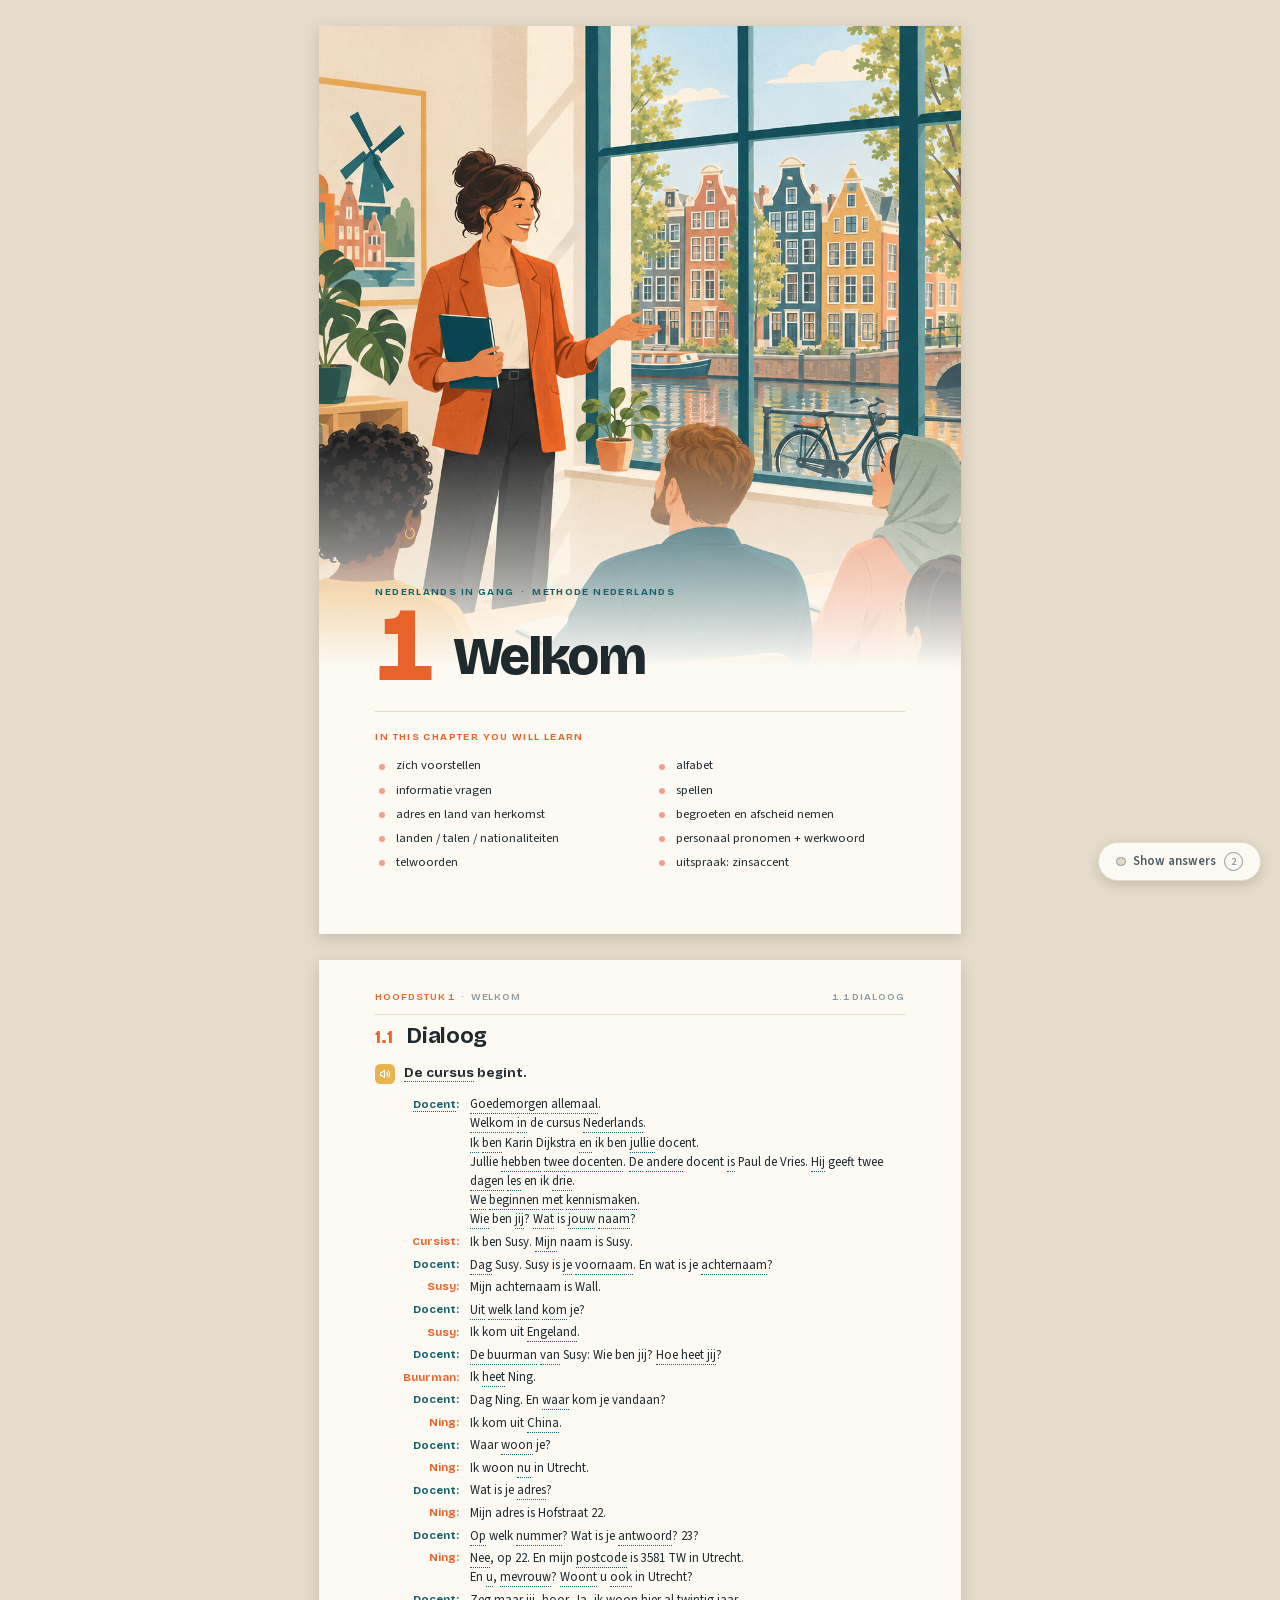
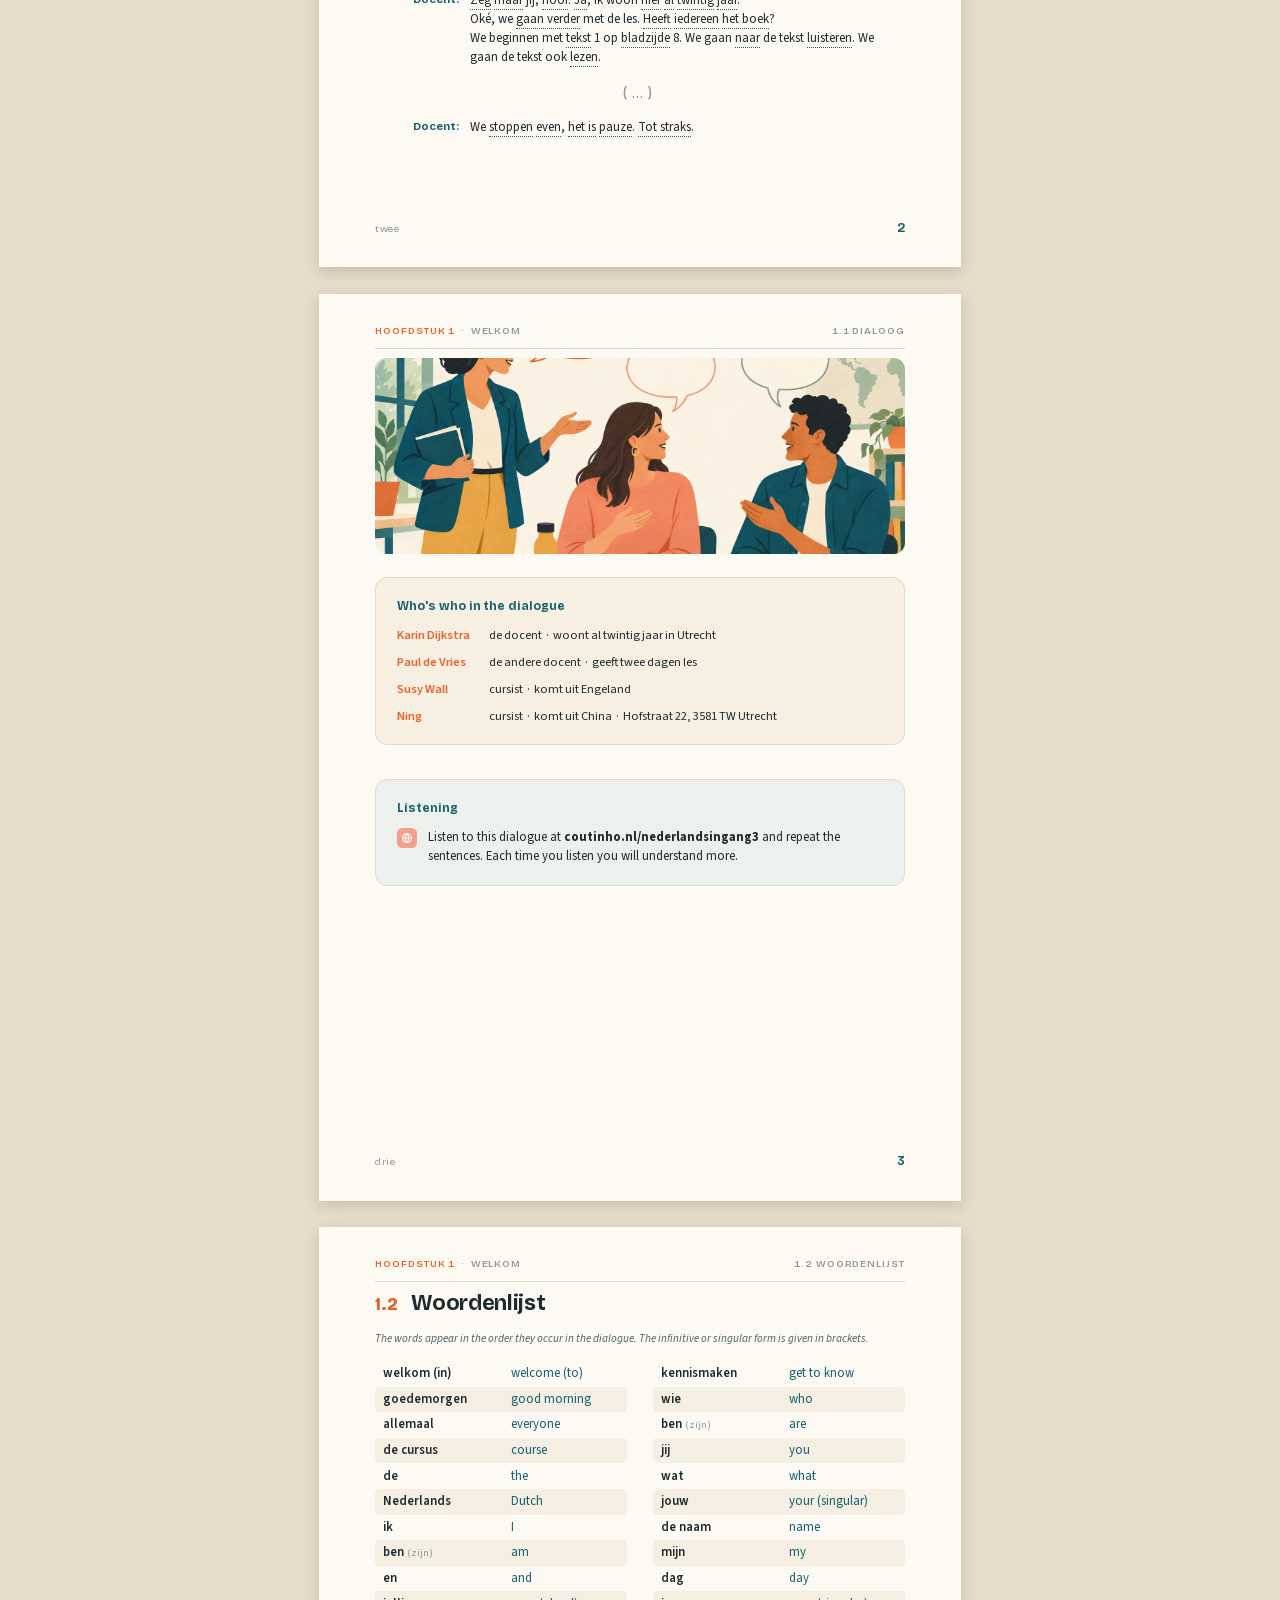
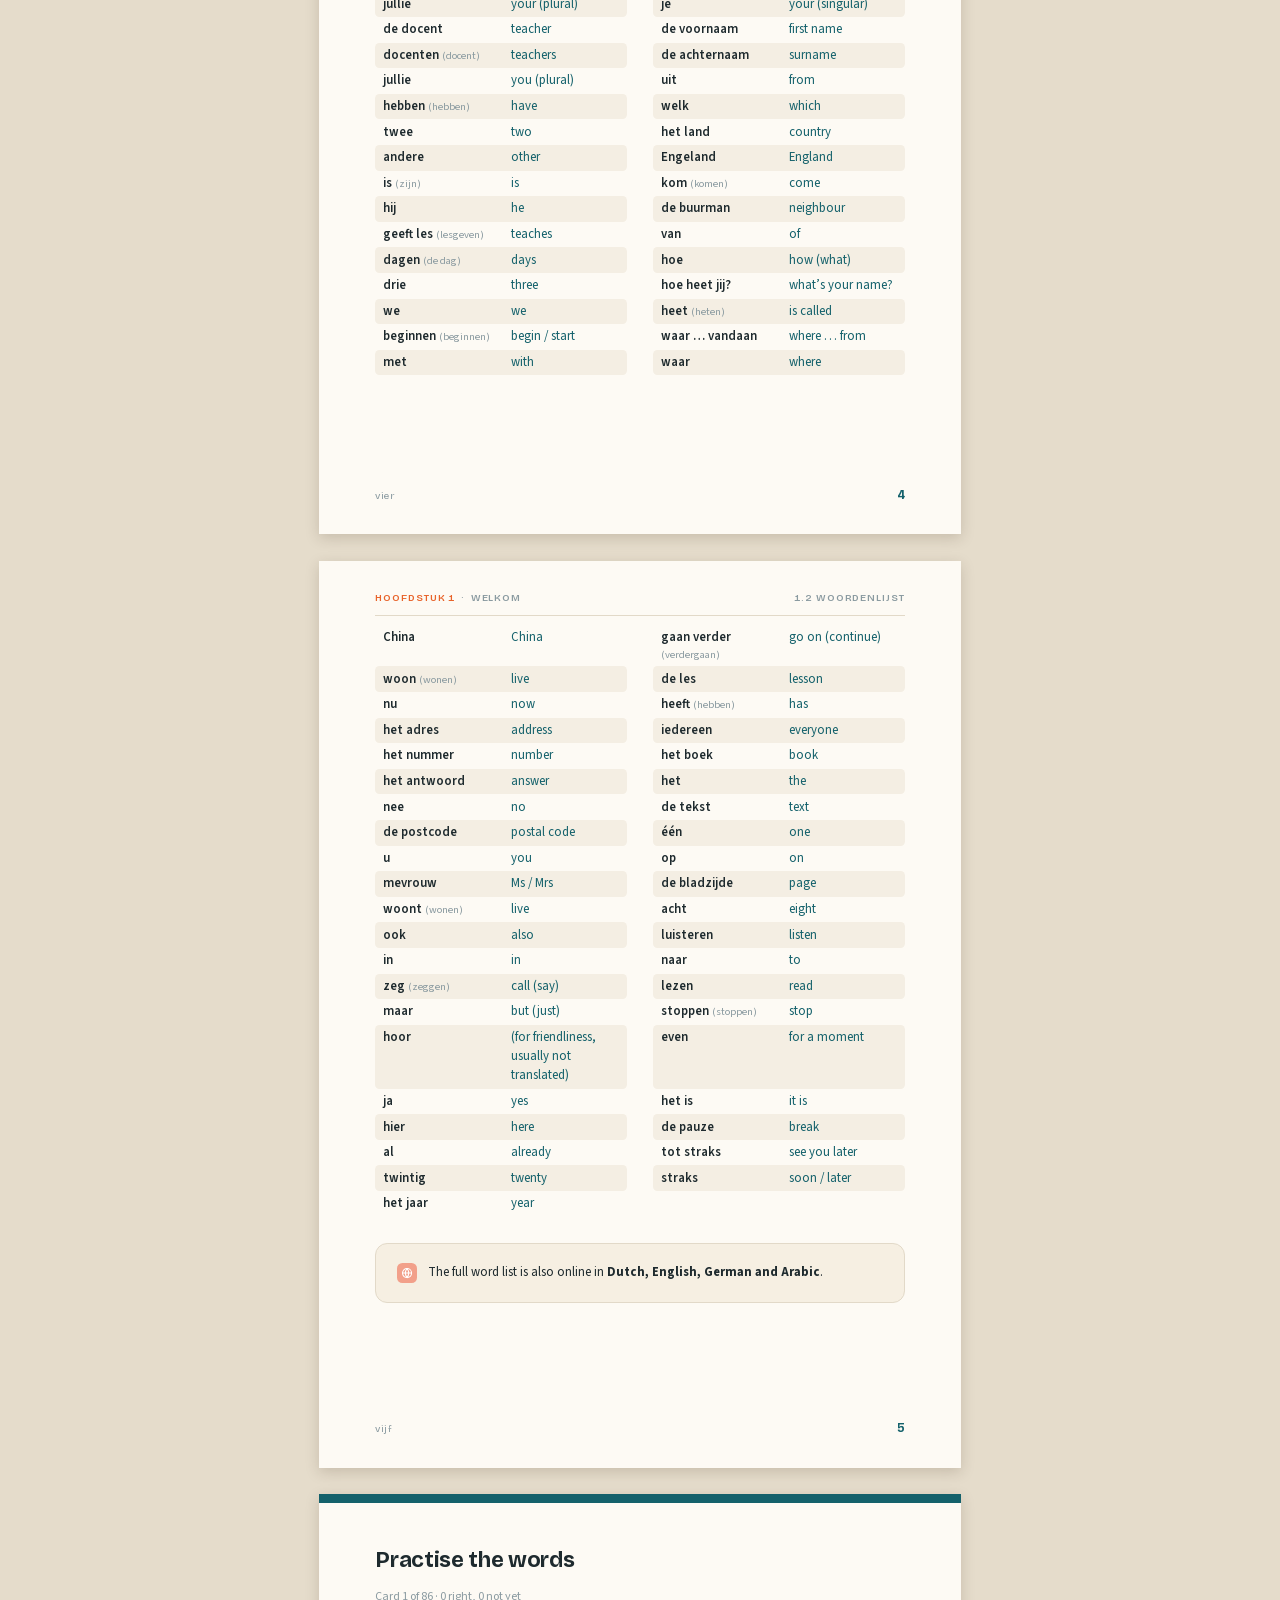
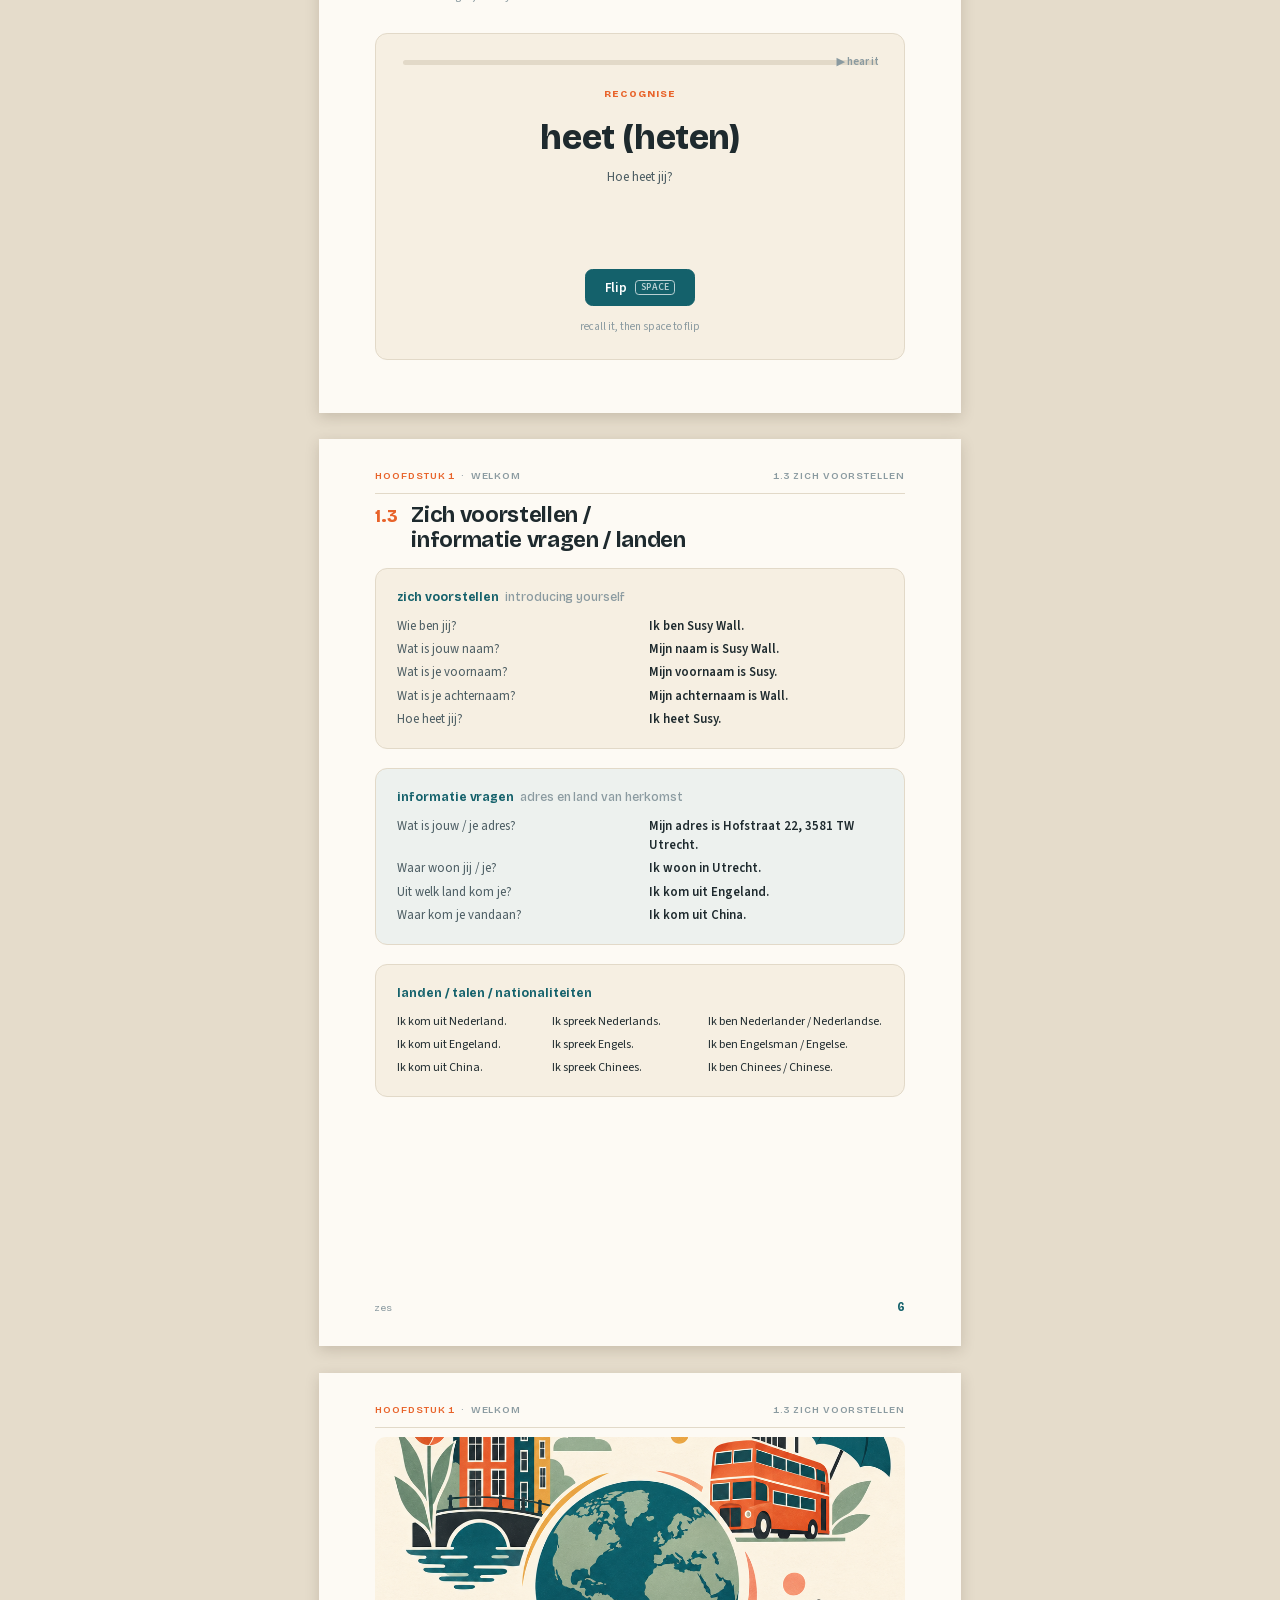
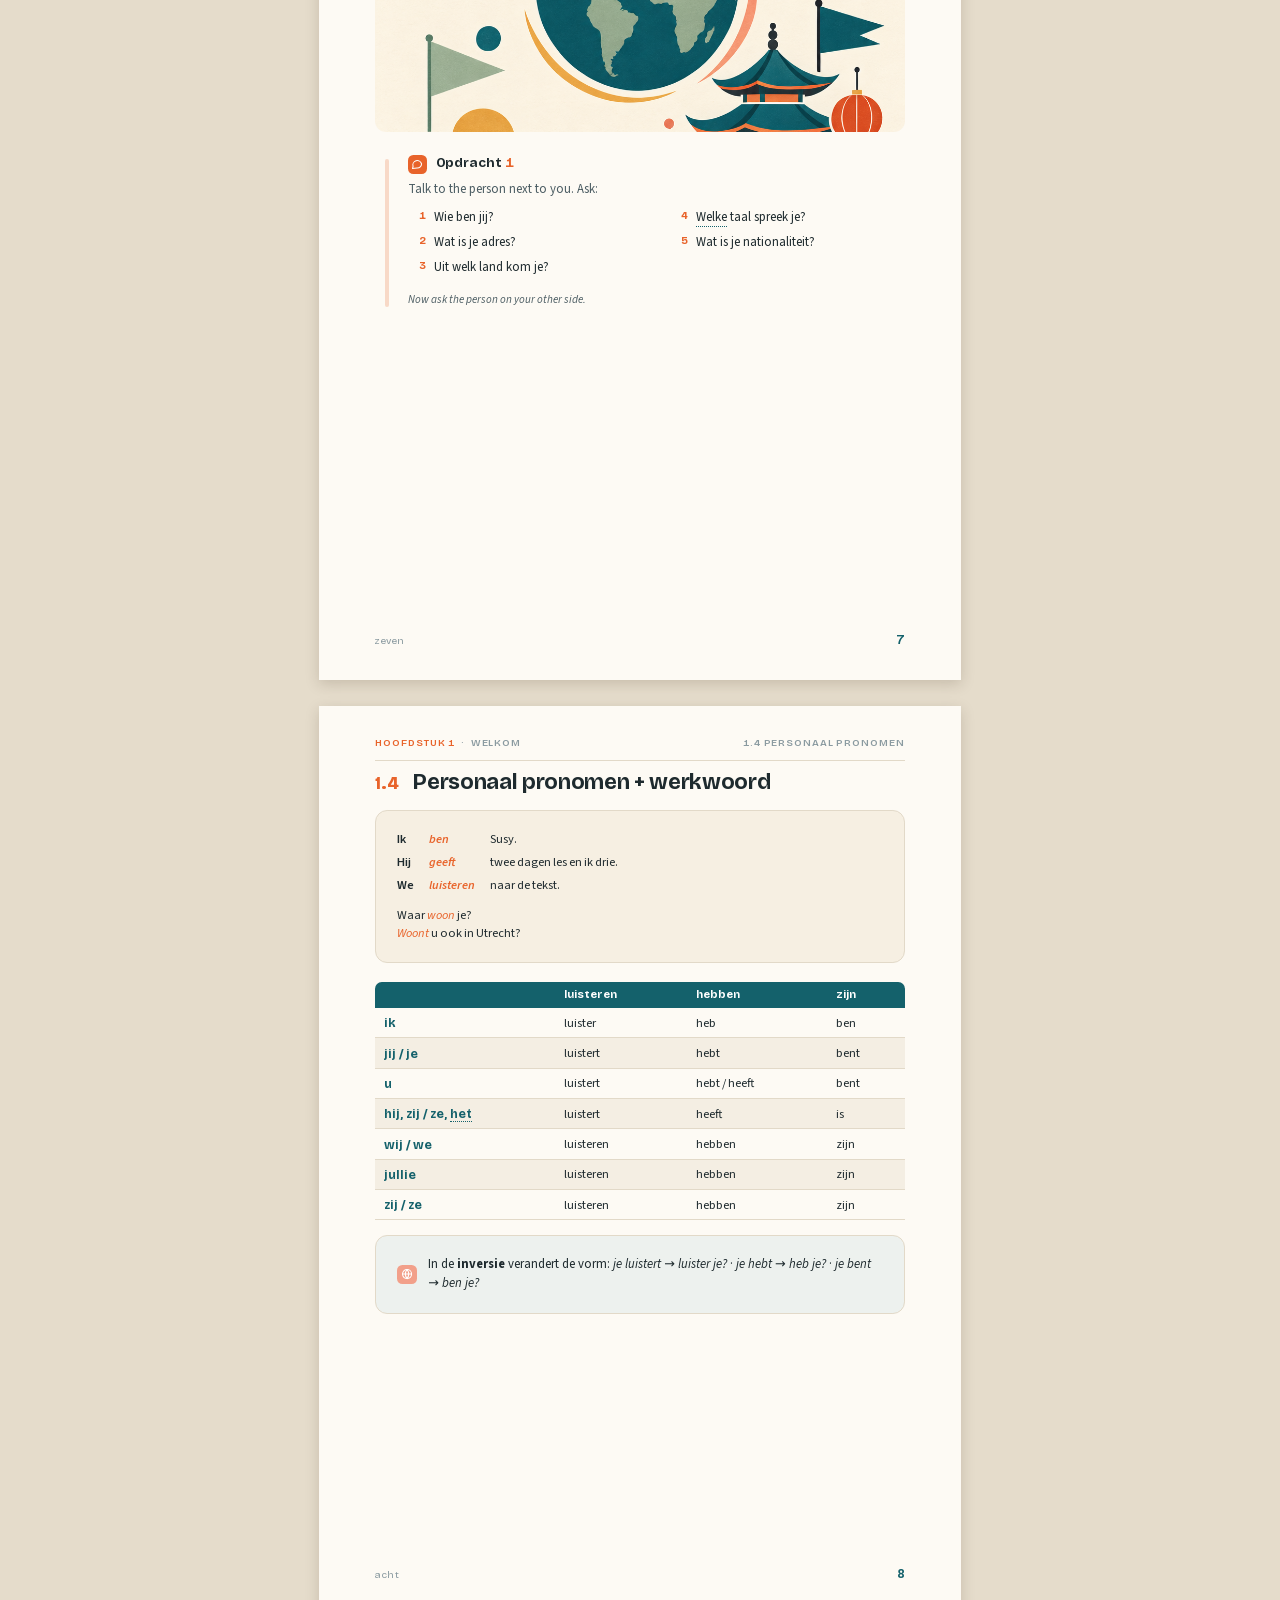
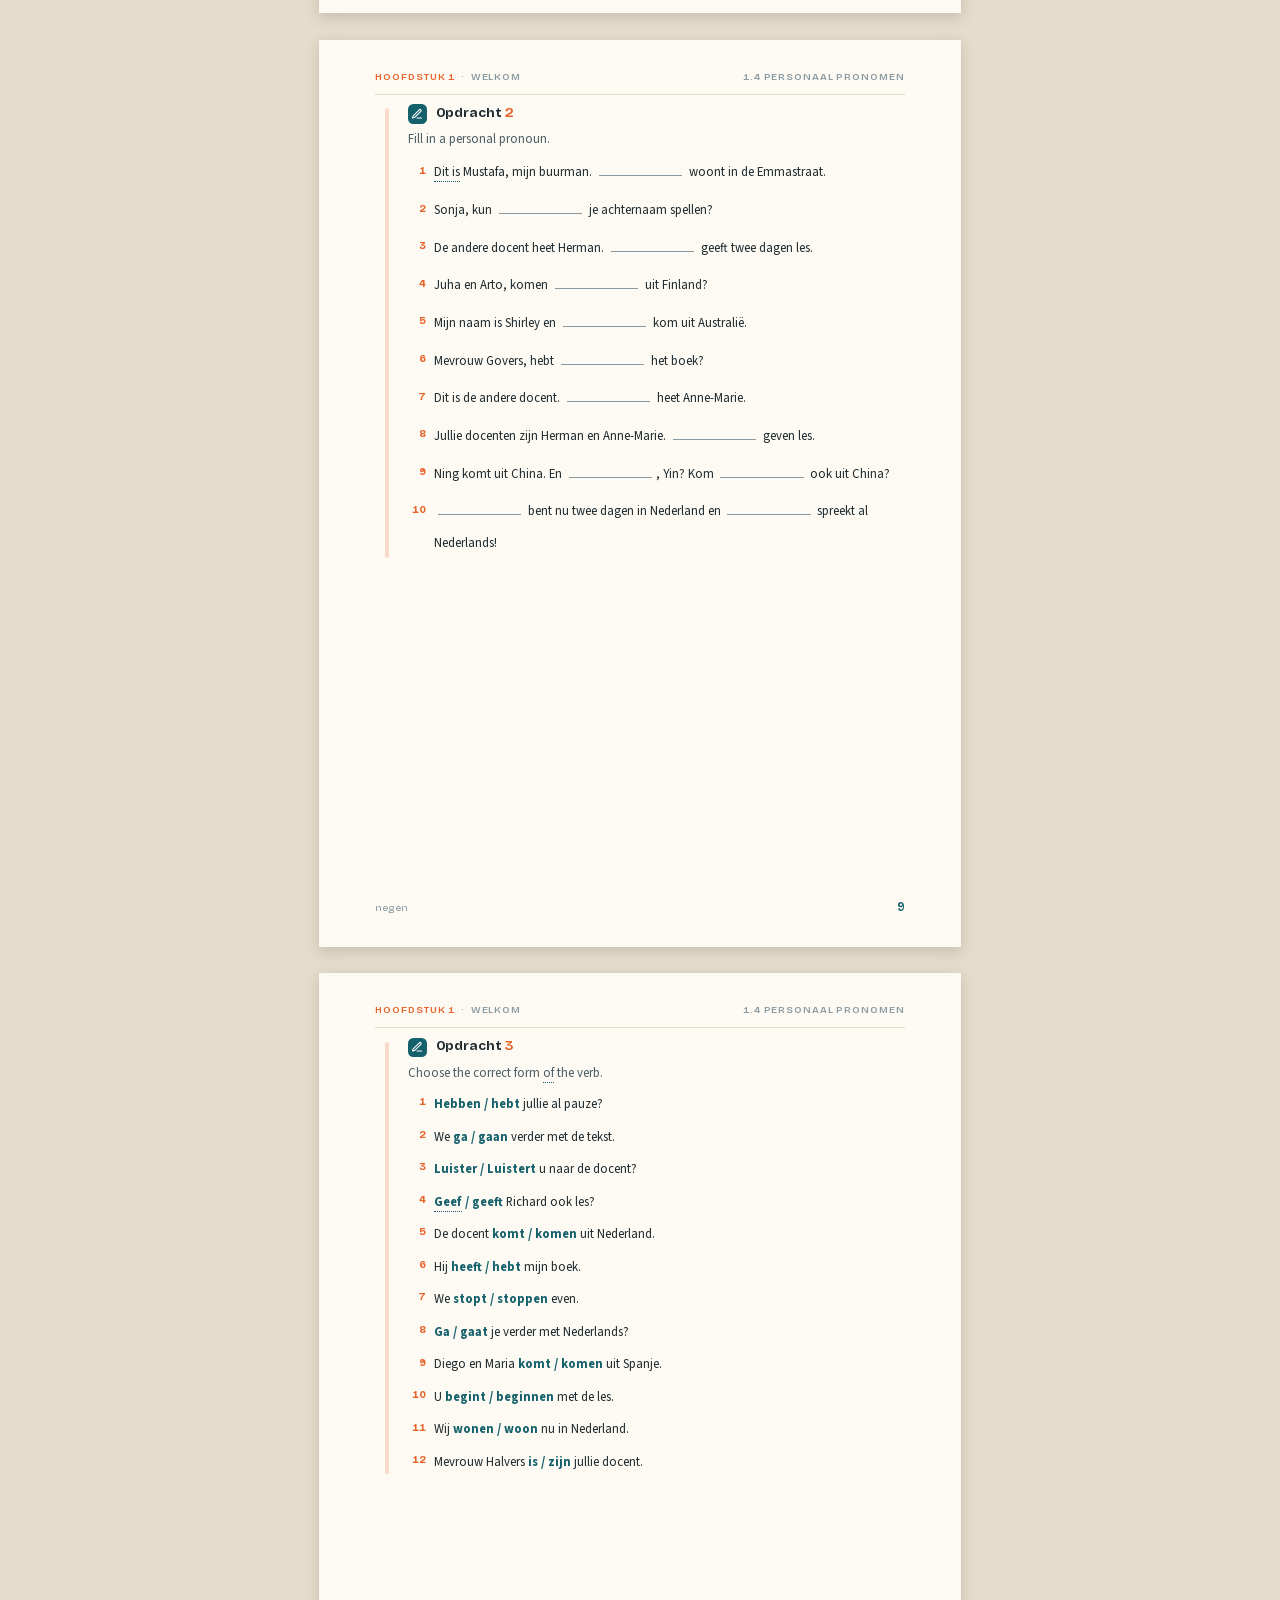
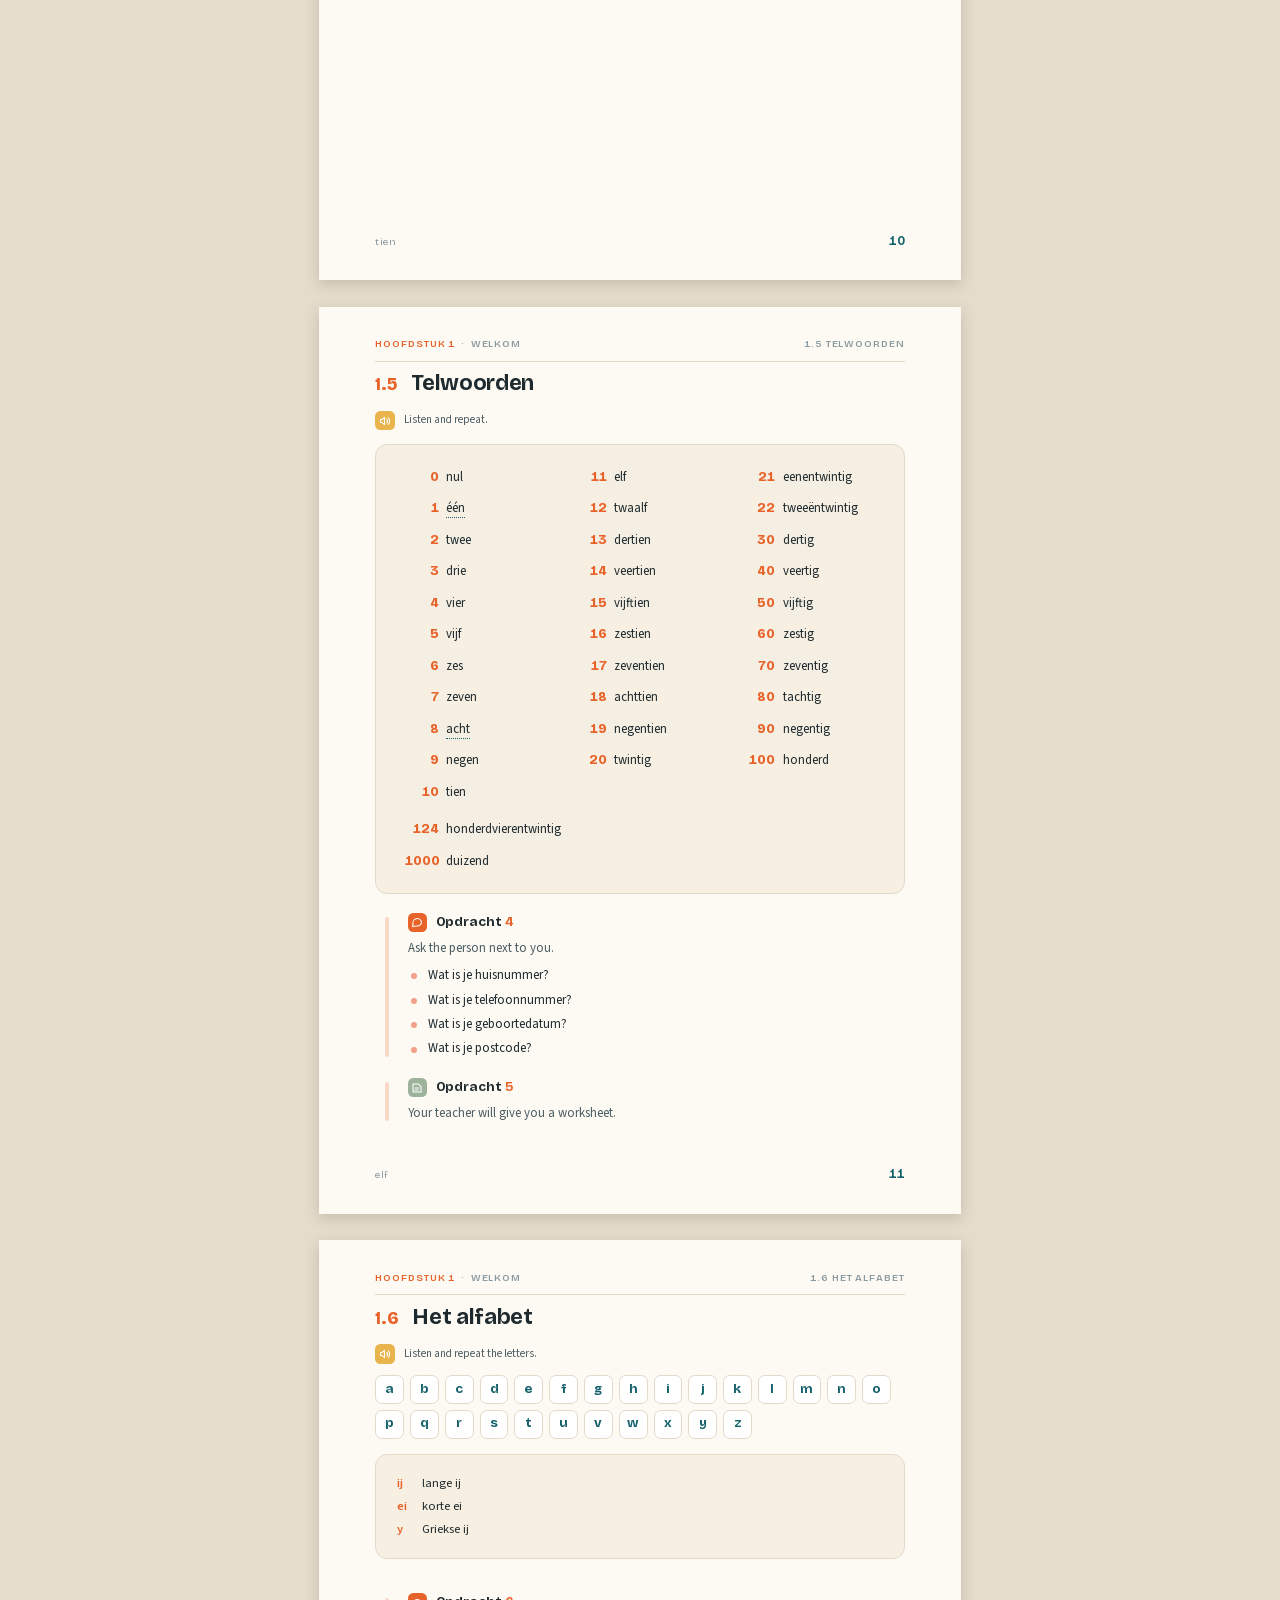
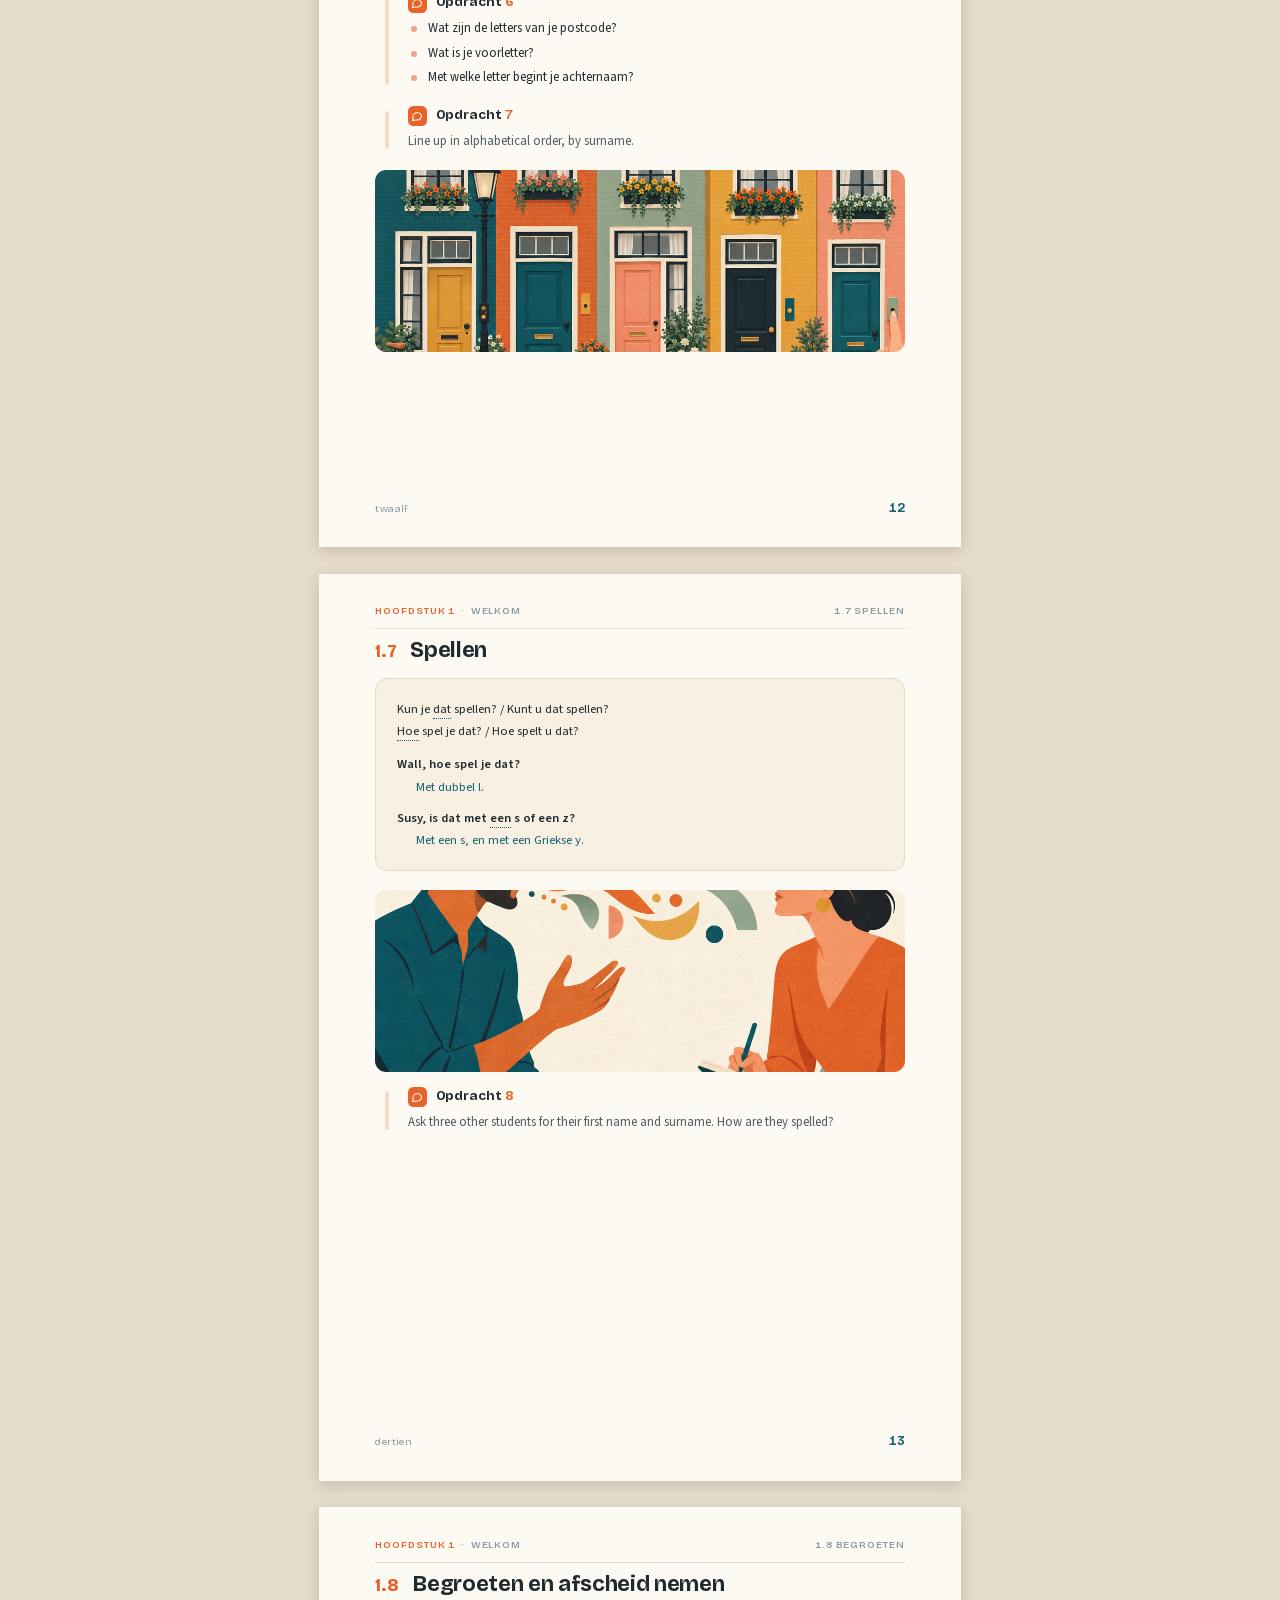
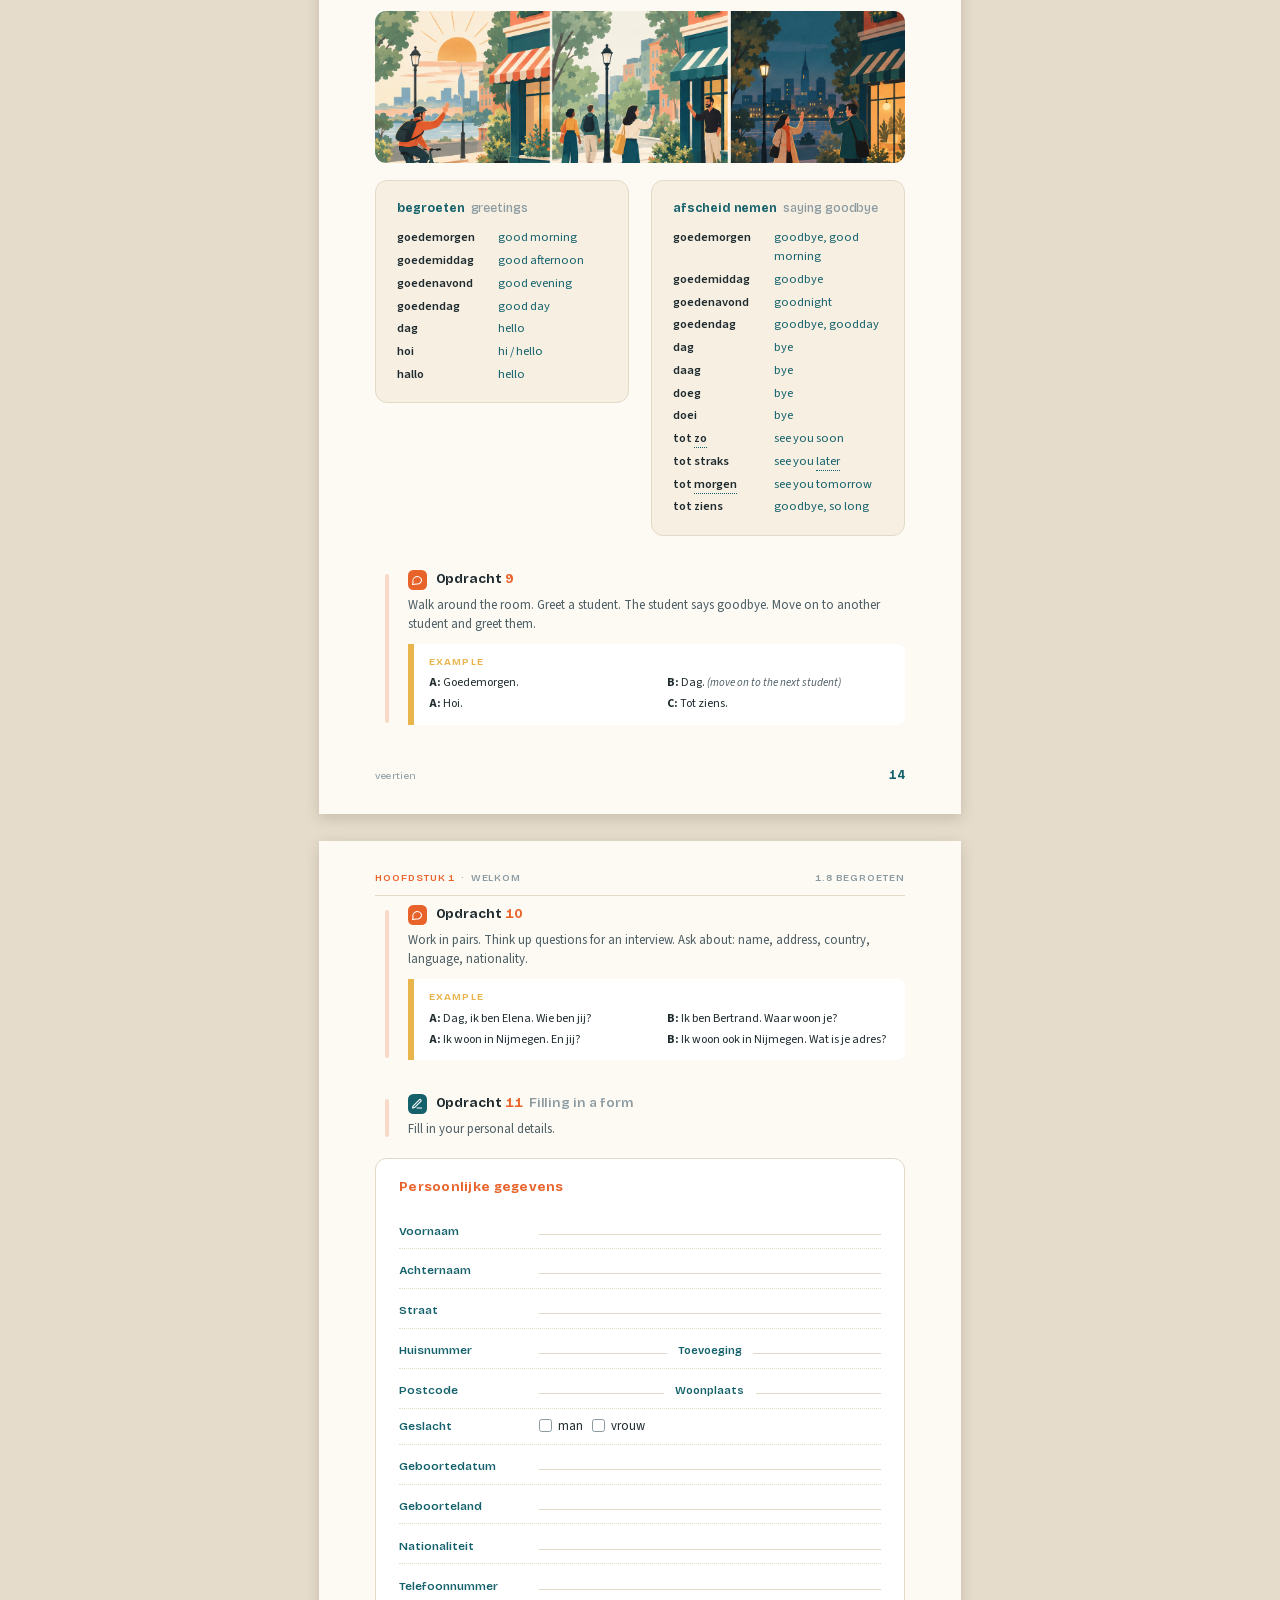
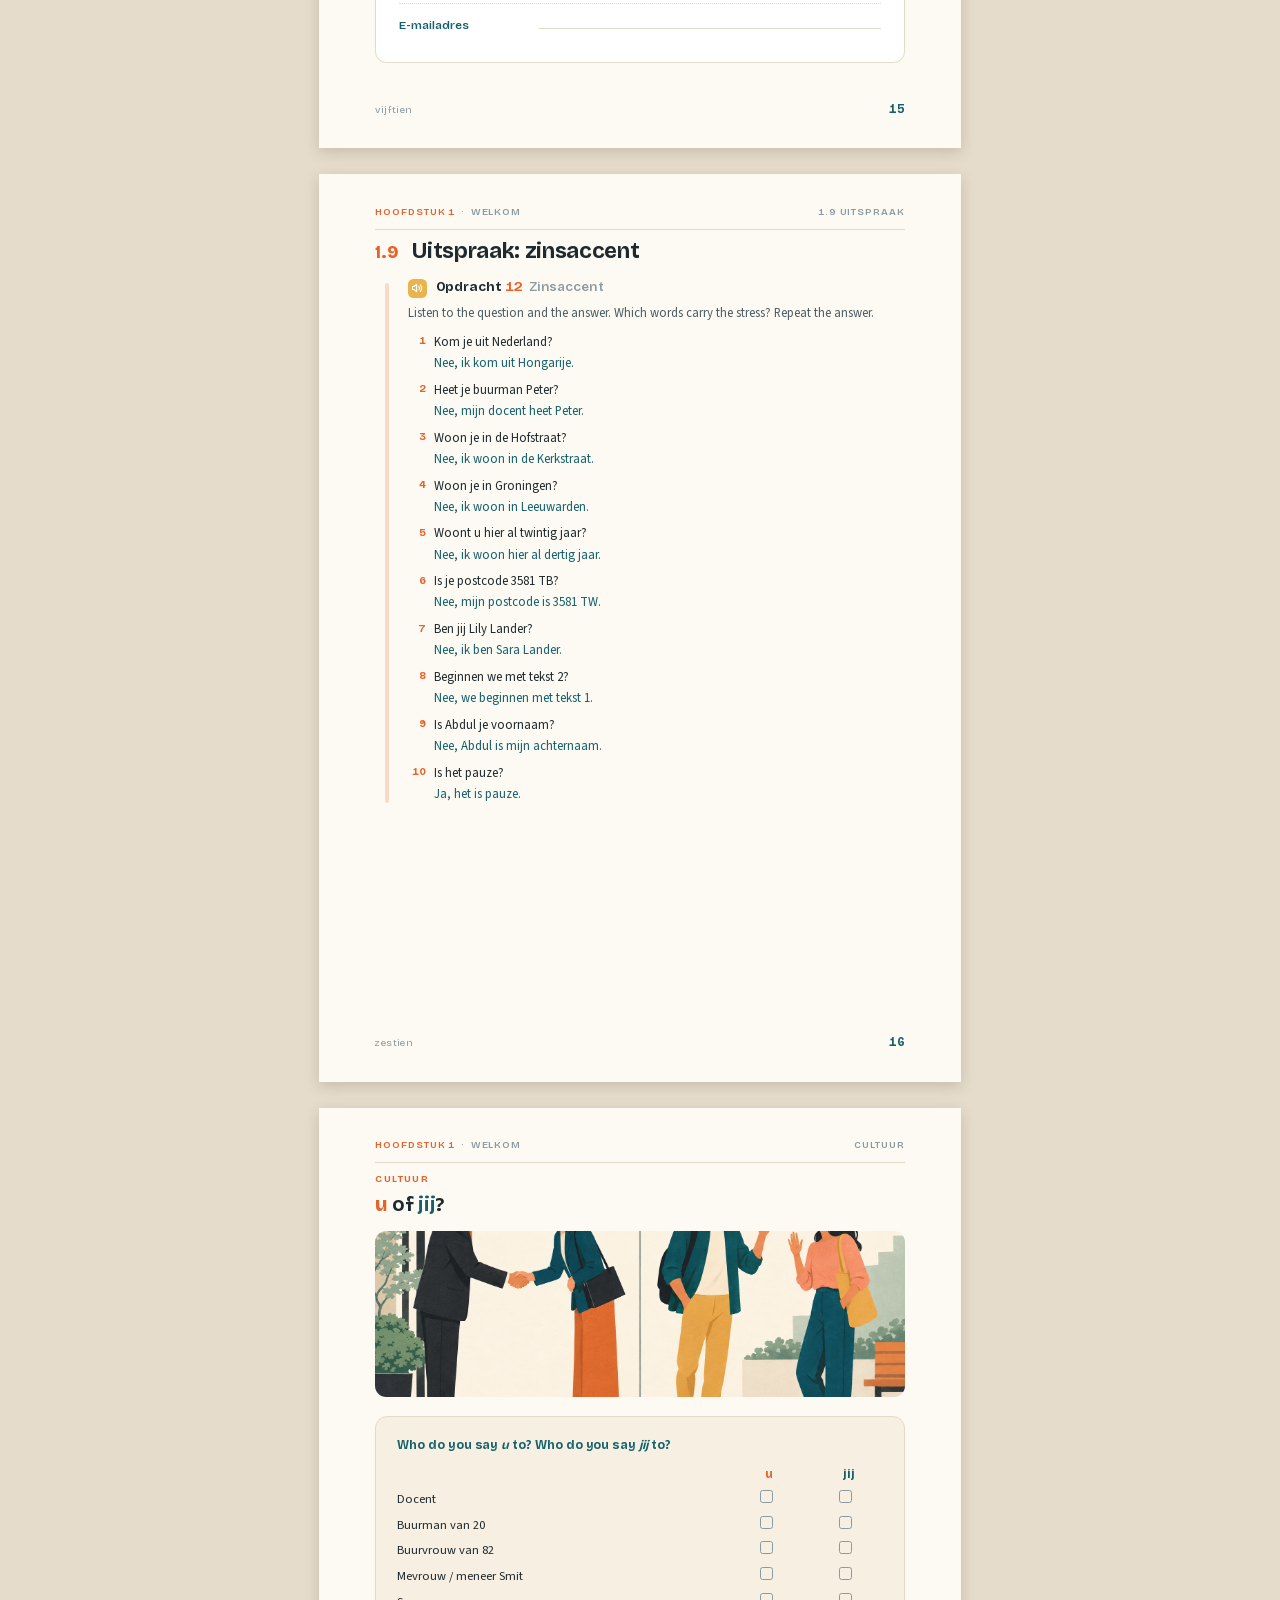
==== book/ch01-welcome/index.html @ da6bd69c "Cards play the sentence, not the word Hearing "verjaardag" on its own teaches less than hearing "Gef" ====
<meta charset="utf-8"><meta name="viewport" content="width=device-width, initial-scale=1"><title>Nederlands in gang — Hoofdstuk 1: Welkom</title><link rel="stylesheet" href="../shared/style.css"><section class="page bleed" data-nogloss>
<img src="art/opener.png" style="position:absolute;inset:0;width:100%;height:100%;
     object-fit:cover;object-position:50% 22%">
<div style="position:absolute;left:0;right:0;bottom:0;height:130mm;
     background:linear-gradient(180deg,rgba(253,250,244,0) 0%,rgba(253,250,244,.55) 26%,rgba(253,250,244,1) 46%)"></div>
<div style="position:absolute;left:0;right:0;bottom:0;padding:0 15mm 15mm">
  <div class="kicker" style="color:var(--teal);margin-bottom:2.5mm">Nederlands in gang &nbsp;·&nbsp; Methode Nederlands</div>
  <div style="display:flex;align-items:flex-end;gap:6mm;margin-bottom:7mm">
    <div style="font-family:var(--disp);font-size:78pt;font-weight:800;color:var(--orange);
                line-height:.72;letter-spacing:-.06em">1</div>
    <div style="font-family:var(--disp);font-size:40pt;font-weight:800;letter-spacing:-.035em;
                line-height:.86;color:var(--ink);padding-bottom:1mm">Welkom</div>
  </div>
  <div style="height:.7pt;background:var(--rule);margin-bottom:5mm"></div>
  <div class="kicker" style="margin-bottom:3mm">In this chapter you will learn</div>
  <div style="display:grid;grid-template-columns:1fr 1fr;gap:0 8mm">
    <ul class="bullet" style="font-size:9.4pt"><li>zich voorstellen</li><li>informatie vragen</li><li>adres en land van herkomst</li><li>landen / talen / nationaliteiten</li><li>telwoorden</li></ul>
    <ul class="bullet" style="font-size:9.4pt"><li>alfabet</li><li>spellen</li><li>begroeten en afscheid nemen</li><li>personaal pronomen + werkwoord</li><li>uitspraak: zinsaccent</li></ul>
  </div>
</div></section><section class="page "><div class="rh"><span><span class="chap">Hoofdstuk 1</span> &nbsp;·&nbsp; Welkom</span><span>1.1 Dialoog</span></div><div class="keep" data-keep="dialoog-1.1">
<h2 class="sec"><span class="num">1.1</span> Dialoog</h2>
<div style="display:flex;align-items:center;gap:2.4mm;margin-bottom:3mm">
  <a class="icon i-audio play" href="audio/dialoog.mp3" data-src="audio/dialoog.mp3" aria-label="De cursus begint"><svg viewBox="0 0 24 24" class="ic-play"><path d="M11 5 6 9H3v6h3l5 4Z"/><path d="M15.5 8.5a5 5 0 0 1 0 7M18.5 5.5a9 9 0 0 1 0 13"/></svg><svg viewBox="0 0 24 24" class="ic-stop"><rect x="6" y="6" width="12" height="12" rx="2"/></svg></a><div style="font-family:var(--disp);font-weight:700;font-size:10pt"><span class="gloss" data-en="course">De cursus</span> begint.</div>
</div>
<dl class="dialogue"><dt><span class="gloss" data-en="de docent · teacher">Docent</span>:</dt><dd><span class="gloss" data-en="good morning">Goedemorgen</span> <span class="gloss" data-en="everyone">allemaal</span>.<br><span class="gloss" data-en="welcome (to)">Welkom</span> <span class="gloss" data-en="in">in</span> de cursus <span class="gloss" data-en="Dutch">Nederlands</span>.<br><span class="gloss" data-en="I">Ik</span> <span class="gloss" data-en="am">ben</span> Karin Dijkstra <span class="gloss" data-en="and">en</span> ik ben <span class="gloss" data-en="your (plural)">jullie</span> docent.<br>Jullie <span class="gloss" data-en="have">hebben</span> <span class="gloss" data-en="two">twee</span> <span class="gloss" data-en="teachers">docenten</span>. <span class="gloss" data-en="the">De</span> <span class="gloss" data-en="other">andere</span> docent <span class="gloss" data-en="is">is</span> Paul de Vries. <span class="gloss" data-en="he">Hij</span> geeft twee <span class="gloss" data-en="days">dagen</span> <span class="gloss" data-en="de les · lesson">les</span> en ik <span class="gloss" data-en="three">drie</span>.<br><span class="gloss" data-en="we">We</span> <span class="gloss" data-en="begin / start">beginnen</span> <span class="gloss" data-en="with">met</span> <span class="gloss" data-en="get to know">kennismaken</span>.<br><span class="gloss" data-en="who">Wie</span> ben <span class="gloss" data-en="you">jij</span>? <span class="gloss" data-en="what">Wat</span> is <span class="gloss" data-en="your (singular)">jouw</span> <span class="gloss" data-en="de naam · name">naam</span>?</dd><dt class=you>Cursist:</dt><dd>Ik ben Susy. <span class="gloss" data-en="my">Mijn</span> naam is Susy.</dd><dt>Docent:</dt><dd><span class="gloss" data-en="day">Dag</span> Susy. Susy is <span class="gloss" data-en="your (singular)">je</span> <span class="gloss" data-en="de voornaam · first name">voornaam</span>. En wat is je <span class="gloss" data-en="de achternaam · surname">achternaam</span>?</dd><dt class=you>Susy:</dt><dd>Mijn achternaam is Wall.</dd><dt>Docent:</dt><dd><span class="gloss" data-en="from">Uit</span> <span class="gloss" data-en="which">welk</span> <span class="gloss" data-en="het land · country">land</span> <span class="gloss" data-en="come">kom</span> je?</dd><dt class=you>Susy:</dt><dd>Ik kom uit <span class="gloss" data-en="England">Engeland</span>.</dd><dt>Docent:</dt><dd><span class="gloss" data-en="neighbour">De buurman</span> <span class="gloss" data-en="of">van</span> Susy: Wie ben jij? <span class="gloss" data-en="what’s your name?">Hoe heet jij</span>?</dd><dt class=you>Buurman:</dt><dd>Ik <span class="gloss" data-en="is called">heet</span> Ning.</dd><dt>Docent:</dt><dd>Dag Ning. En <span class="gloss" data-en="where">waar</span> kom je vandaan?</dd><dt class=you>Ning:</dt><dd>Ik kom uit <span class="gloss" data-en="China">China</span>.</dd><dt>Docent:</dt><dd>Waar <span class="gloss" data-en="live">woon</span> je?</dd><dt class=you>Ning:</dt><dd>Ik woon <span class="gloss" data-en="now">nu</span> in Utrecht.</dd><dt>Docent:</dt><dd>Wat is je <span class="gloss" data-en="het adres · address">adres</span>?</dd><dt class=you>Ning:</dt><dd>Mijn adres is Hofstraat 22.</dd><dt>Docent:</dt><dd><span class="gloss" data-en="on">Op</span> welk <span class="gloss" data-en="het nummer · number">nummer</span>? Wat is je <span class="gloss" data-en="het antwoord · answer">antwoord</span>? 23?</dd><dt class=you>Ning:</dt><dd><span class="gloss" data-en="no">Nee</span>, op 22. En mijn <span class="gloss" data-en="de postcode · postal code">postcode</span> is 3581 TW in Utrecht.<br>En <span class="gloss" data-en="you">u</span>, <span class="gloss" data-en="Ms / Mrs">mevrouw</span>? <span class="gloss" data-en="live">Woont</span> u <span class="gloss" data-en="also">ook</span> in Utrecht?</dd><dt>Docent:</dt><dd><span class="gloss" data-en="call (say)">Zeg</span> <span class="gloss" data-en="but (just)">maar</span> jij, <span class="gloss" data-en="(for friendliness, usually not translated)">hoor</span>. <span class="gloss" data-en="yes">Ja</span>, ik woon <span class="gloss" data-en="here">hier</span> <span class="gloss" data-en="already">al</span> <span class="gloss" data-en="twenty">twintig</span> <span class="gloss" data-en="het jaar · year">jaar</span>.<br>Oké, we <span class="gloss" data-en="go on (continue)">gaan verder</span> met de les. <span class="gloss" data-en="has">Heeft</span> <span class="gloss" data-en="everyone">iedereen</span> <span class="gloss" data-en="book">het boek</span>?<br>We beginnen met <span class="gloss" data-en="de tekst · text">tekst</span> 1 op <span class="gloss" data-en="de bladzijde · page">bladzijde</span> 8. We gaan <span class="gloss" data-en="to">naar</span> de tekst <span class="gloss" data-en="listen">luisteren</span>. We gaan de tekst ook <span class="gloss" data-en="read">lezen</span>.</dd></dl>
<div style="text-align:center;color:var(--ink-faint);font-family:var(--disp);
            font-size:12pt;letter-spacing:.3em;margin:3.5mm 0">(…)</div>
<dl class="dialogue"><dt>Docent:</dt><dd>We <span class="gloss" data-en="stop">stoppen</span> <span class="gloss" data-en="for a moment">even</span>, <span class="gloss" data-en="it is">het is</span> <span class="gloss" data-en="de pauze · break">pauze</span>. <span class="gloss" data-en="see you later">Tot straks</span>.</dd></dl></div><div class="pf"><span class="w">twee</span><span class="n">2</span></div></section><section class="page "><div class="rh"><span><span class="chap">Hoofdstuk 1</span> &nbsp;·&nbsp; Welkom</span><span>1.1 Dialoog</span></div>
<img src="art/dialoog.png" class="img" style="height:52mm;object-fit:cover;margin-bottom:6mm">
<div class="card "><div class=ct>Who's who in the dialogue</div><div style="display:grid;grid-template-columns:auto 1fr;gap:2.2mm 5mm;font-size:9.3pt"><div class="dutch" style="color:var(--orange)">Karin Dijkstra</div><div>de docent &nbsp;·&nbsp; woont al twintig jaar in Utrecht</div><div class="dutch" style="color:var(--orange)">Paul de Vries</div><div>de andere docent &nbsp;·&nbsp; geeft twee dagen les</div><div class="dutch" style="color:var(--orange)">Susy Wall</div><div>cursist &nbsp;·&nbsp; komt uit Engeland</div><div class="dutch" style="color:var(--orange)">Ning</div><div>cursist &nbsp;·&nbsp; komt uit China &nbsp;·&nbsp; Hofstraat 22, 3581 TW Utrecht</div></div></div>
<div class="sp"></div>
<div class="card teal"><div class=ct>Listening</div><div style="display:flex;gap:3mm;align-items:flex-start"><span class="icon i-web"><svg viewBox="0 0 24 24"><circle cx="12" cy="12" r="9"/><path d="M3 12h18M12 3a15 15 0 0 1 0 18a15 15 0 0 1 0-18"/></svg></span><div>Listen to this dialogue at <b>coutinho.nl/nederlandsingang3</b> and repeat the sentences. Each time you listen you will understand more.</div></div></div><div class="pf"><span class="w">drie</span><span class="n">3</span></div></section><section class="page "><div class="rh"><span><span class="chap">Hoofdstuk 1</span> &nbsp;·&nbsp; Welkom</span><span>1.2 Woordenlijst</span></div><div class="keep" data-keep="woordenlijst-a">
<h2 class="sec"><span class="num">1.2</span> Woordenlijst</h2>
<div class="note" style="margin-bottom:3.5mm">The words appear in the order they occur in the dialogue.
The infinitive or singular form is given in brackets.</div>
<div class="vocab" style="grid-template-rows:repeat(24,auto)"><div class="row"><div class="d">welkom (in)</div><div class="e">welcome (to)</div></div><div class="row alt"><div class="d">goedemorgen</div><div class="e">good morning</div></div><div class="row"><div class="d">allemaal</div><div class="e">everyone</div></div><div class="row alt"><div class="d">de cursus</div><div class="e">course</div></div><div class="row"><div class="d">de</div><div class="e">the</div></div><div class="row alt"><div class="d">Nederlands</div><div class="e">Dutch</div></div><div class="row"><div class="d">ik</div><div class="e">I</div></div><div class="row alt"><div class="d">ben <small>(zijn)</small></div><div class="e">am</div></div><div class="row"><div class="d">en</div><div class="e">and</div></div><div class="row alt"><div class="d">jullie</div><div class="e">your (plural)</div></div><div class="row"><div class="d">de docent</div><div class="e">teacher</div></div><div class="row alt"><div class="d">docenten <small>(docent)</small></div><div class="e">teachers</div></div><div class="row"><div class="d">jullie</div><div class="e">you (plural)</div></div><div class="row alt"><div class="d">hebben <small>(hebben)</small></div><div class="e">have</div></div><div class="row"><div class="d">twee</div><div class="e">two</div></div><div class="row alt"><div class="d">andere</div><div class="e">other</div></div><div class="row"><div class="d">is <small>(zijn)</small></div><div class="e">is</div></div><div class="row alt"><div class="d">hij</div><div class="e">he</div></div><div class="row"><div class="d">geeft les <small>(lesgeven)</small></div><div class="e">teaches</div></div><div class="row alt"><div class="d">dagen <small>(de dag)</small></div><div class="e">days</div></div><div class="row"><div class="d">drie</div><div class="e">three</div></div><div class="row alt"><div class="d">we</div><div class="e">we</div></div><div class="row"><div class="d">beginnen <small>(beginnen)</small></div><div class="e">begin / start</div></div><div class="row alt"><div class="d">met</div><div class="e">with</div></div><div class="row"><div class="d">kennismaken</div><div class="e">get to know</div></div><div class="row alt"><div class="d">wie</div><div class="e">who</div></div><div class="row"><div class="d">ben <small>(zijn)</small></div><div class="e">are</div></div><div class="row alt"><div class="d">jij</div><div class="e">you</div></div><div class="row"><div class="d">wat</div><div class="e">what</div></div><div class="row alt"><div class="d">jouw</div><div class="e">your (singular)</div></div><div class="row"><div class="d">de naam</div><div class="e">name</div></div><div class="row alt"><div class="d">mijn</div><div class="e">my</div></div><div class="row"><div class="d">dag</div><div class="e">day</div></div><div class="row alt"><div class="d">je</div><div class="e">your (singular)</div></div><div class="row"><div class="d">de voornaam</div><div class="e">first name</div></div><div class="row alt"><div class="d">de achternaam</div><div class="e">surname</div></div><div class="row"><div class="d">uit</div><div class="e">from</div></div><div class="row alt"><div class="d">welk</div><div class="e">which</div></div><div class="row"><div class="d">het land</div><div class="e">country</div></div><div class="row alt"><div class="d">Engeland</div><div class="e">England</div></div><div class="row"><div class="d">kom <small>(komen)</small></div><div class="e">come</div></div><div class="row alt"><div class="d">de buurman</div><div class="e">neighbour</div></div><div class="row"><div class="d">van</div><div class="e">of</div></div><div class="row alt"><div class="d">hoe</div><div class="e">how (what)</div></div><div class="row"><div class="d">hoe heet jij?</div><div class="e">what’s your name?</div></div><div class="row alt"><div class="d">heet <small>(heten)</small></div><div class="e">is called</div></div><div class="row"><div class="d">waar … vandaan</div><div class="e">where … from</div></div><div class="row alt"><div class="d">waar</div><div class="e">where</div></div></div></div><div class="pf"><span class="w">vier</span><span class="n">4</span></div></section><section class="page "><div class="rh"><span><span class="chap">Hoofdstuk 1</span> &nbsp;·&nbsp; Welkom</span><span>1.2 Woordenlijst</span></div><div class="keep" data-keep="woordenlijst-b"><div class="vocab" style="grid-template-rows:repeat(21,auto)"><div class="row"><div class="d">China</div><div class="e">China</div></div><div class="row alt"><div class="d">woon <small>(wonen)</small></div><div class="e">live</div></div><div class="row"><div class="d">nu</div><div class="e">now</div></div><div class="row alt"><div class="d">het adres</div><div class="e">address</div></div><div class="row"><div class="d">het nummer</div><div class="e">number</div></div><div class="row alt"><div class="d">het antwoord</div><div class="e">answer</div></div><div class="row"><div class="d">nee</div><div class="e">no</div></div><div class="row alt"><div class="d">de postcode</div><div class="e">postal code</div></div><div class="row"><div class="d">u</div><div class="e">you</div></div><div class="row alt"><div class="d">mevrouw</div><div class="e">Ms / Mrs</div></div><div class="row"><div class="d">woont <small>(wonen)</small></div><div class="e">live</div></div><div class="row alt"><div class="d">ook</div><div class="e">also</div></div><div class="row"><div class="d">in</div><div class="e">in</div></div><div class="row alt"><div class="d">zeg <small>(zeggen)</small></div><div class="e">call (say)</div></div><div class="row"><div class="d">maar</div><div class="e">but (just)</div></div><div class="row alt"><div class="d">hoor</div><div class="e">(for friendliness, usually not translated)</div></div><div class="row"><div class="d">ja</div><div class="e">yes</div></div><div class="row alt"><div class="d">hier</div><div class="e">here</div></div><div class="row"><div class="d">al</div><div class="e">already</div></div><div class="row alt"><div class="d">twintig</div><div class="e">twenty</div></div><div class="row"><div class="d">het jaar</div><div class="e">year</div></div><div class="row"><div class="d">gaan verder <small>(verdergaan)</small></div><div class="e">go on (continue)</div></div><div class="row alt"><div class="d">de les</div><div class="e">lesson</div></div><div class="row"><div class="d">heeft <small>(hebben)</small></div><div class="e">has</div></div><div class="row alt"><div class="d">iedereen</div><div class="e">everyone</div></div><div class="row"><div class="d">het boek</div><div class="e">book</div></div><div class="row alt"><div class="d">het</div><div class="e">the</div></div><div class="row"><div class="d">de tekst</div><div class="e">text</div></div><div class="row alt"><div class="d">één</div><div class="e">one</div></div><div class="row"><div class="d">op</div><div class="e">on</div></div><div class="row alt"><div class="d">de bladzijde</div><div class="e">page</div></div><div class="row"><div class="d">acht</div><div class="e">eight</div></div><div class="row alt"><div class="d">luisteren</div><div class="e">listen</div></div><div class="row"><div class="d">naar</div><div class="e">to</div></div><div class="row alt"><div class="d">lezen</div><div class="e">read</div></div><div class="row"><div class="d">stoppen <small>(stoppen)</small></div><div class="e">stop</div></div><div class="row alt"><div class="d">even</div><div class="e">for a moment</div></div><div class="row"><div class="d">het is</div><div class="e">it is</div></div><div class="row alt"><div class="d">de pauze</div><div class="e">break</div></div><div class="row"><div class="d">tot straks</div><div class="e">see you later</div></div><div class="row alt"><div class="d">straks</div><div class="e">soon / later</div></div></div>
<div class="sp2"></div>
<div class="card "><div style="display:flex;gap:3mm;align-items:flex-start"><span class="icon i-web"><svg viewBox="0 0 24 24"><circle cx="12" cy="12" r="9"/><path d="M3 12h18M12 3a15 15 0 0 1 0 18a15 15 0 0 1 0-18"/></svg></span><div>The full word list is also online in <b>Dutch, English, German and Arabic</b>.</div></div></div></div><div class="pf"><span class="w">vijf</span><span class="n">5</span></div></section><div id="nl-deck"></div><section class="page "><div class="rh"><span><span class="chap">Hoofdstuk 1</span> &nbsp;·&nbsp; Welkom</span><span>1.3 Zich voorstellen</span></div>
<h2 class="sec"><span class="num">1.3</span> Zich voorstellen /<br>informatie vragen / landen</h2>
<div class="card "><div class=ct>zich voorstellen &nbsp;<em>introducing yourself</em></div><div class="qa"><div class="q">Wie ben jij?</div><div class="a">Ik ben Susy Wall.</div><div class="q">Wat is jouw naam?</div><div class="a">Mijn naam is Susy Wall.</div><div class="q">Wat is je voornaam?</div><div class="a">Mijn voornaam is Susy.</div><div class="q">Wat is je achternaam?</div><div class="a">Mijn achternaam is Wall.</div><div class="q">Hoe heet jij?</div><div class="a">Ik heet Susy.</div></div></div>
<div class="card teal"><div class=ct>informatie vragen &nbsp;<em>adres en land van herkomst</em></div><div class="qa"><div class="q">Wat is jouw / je adres?</div><div class="a">Mijn adres is Hofstraat 22, 3581 TW Utrecht.</div><div class="q">Waar woon jij / je?</div><div class="a">Ik woon in Utrecht.</div><div class="q">Uit welk land kom je?</div><div class="a">Ik kom uit Engeland.</div><div class="q">Waar kom je vandaan?</div><div class="a">Ik kom uit China.</div></div></div>
<div class="card "><div class=ct>landen / talen / nationaliteiten</div><div style="display:grid;grid-template-columns:1fr 1fr 1.25fr;gap:1.4mm 4mm;font-size:9pt"><div>Ik kom uit Nederland.</div><div>Ik spreek Nederlands.</div><div>Ik ben Nederlander / Nederlandse.</div><div>Ik kom uit Engeland.</div><div>Ik spreek Engels.</div><div>Ik ben Engelsman / Engelse.</div><div>Ik kom uit China.</div><div>Ik spreek Chinees.</div><div>Ik ben Chinees / Chinese.</div></div></div><div class="pf"><span class="w">zes</span><span class="n">6</span></div></section><section class="page "><div class="rh"><span><span class="chap">Hoofdstuk 1</span> &nbsp;·&nbsp; Welkom</span><span>1.3 Zich voorstellen</span></div>
<img src="art/landen.png" class="img" style="height:78mm;object-fit:cover;margin:0 0 6mm">
<div class="task" data-opdracht="1"><div class="oh"><span class="icon i-speak"><svg viewBox="0 0 24 24"><path d="M21 11.5a8.4 8.4 0 0 1-9 8.4L3 21l1.1-4.3A8.4 8.4 0 1 1 21 11.5Z"/></svg></span><div class="ttl">Opdracht <span>1</span></div></div><div class=ins>Talk to the person next to you. Ask:</div><div class="two"><ol class="items"><li>Wie ben jij?</li><li>Wat is je adres?</li><li>Uit welk land kom je?</li></ol><ol class="items" start="4" style="counter-reset:it 3"><li><span class="gloss" data-en="what">Welke</span> taal spreek je?</li><li>Wat is je nationaliteit?</li></ol></div><div class="note" style="margin-top:2.5mm">Now ask the person on your other side.</div></div><div class="pf"><span class="w">zeven</span><span class="n">7</span></div></section><section class="page "><div class="rh"><span><span class="chap">Hoofdstuk 1</span> &nbsp;·&nbsp; Welkom</span><span>1.4 Personaal pronomen</span></div><div class="keep" data-keep="werkwoord-1.4">
<h2 class="sec"><span class="num">1.4</span> Personaal pronomen + werkwoord</h2>
<div class="card "><div style="display:grid;grid-template-columns:auto auto 1fr;gap:1.1mm 4mm;font-size:9.3pt"><div class="dutch">Ik</div><div style="font-style:italic;color:var(--orange);font-weight:600">ben</div><div>Susy.</div><div class="dutch">Hij</div><div style="font-style:italic;color:var(--orange);font-weight:600">geeft</div><div>twee dagen les en ik drie.</div><div class="dutch">We</div><div style="font-style:italic;color:var(--orange);font-weight:600">luisteren</div><div>naar de tekst.</div></div><div style="height:3mm"></div><div style="font-size:9.3pt">Waar <i style="color:var(--orange)">woon</i> je?<br><i style="color:var(--orange)">Woont</i> u ook in Utrecht?</div></div>
<table class="grid">
 <thead><tr><th style="width:34%"></th><th>luisteren</th><th>hebben</th><th><span class="gloss" data-en="his">zijn</span></th></tr></thead>
 <tbody><tr><td>ik</td><td>luister</td><td>heb</td><td>ben</td></tr><tr><td>jij / je</td><td>luistert</td><td>hebt</td><td>bent</td></tr><tr><td>u</td><td>luistert</td><td>hebt / heeft</td><td>bent</td></tr><tr><td>hij, zij / ze, <span class="gloss" data-en="the">het</span></td><td>luistert</td><td>heeft</td><td>is</td></tr><tr><td>wij / we</td><td>luisteren</td><td>hebben</td><td>zijn</td></tr><tr><td>jullie</td><td>luisteren</td><td>hebben</td><td>zijn</td></tr><tr><td>zij / ze</td><td>luisteren</td><td>hebben</td><td>zijn</td></tr></tbody></table>
<div class="sp"></div>
<div class="card teal"><div style="display:flex;gap:3mm;align-items:center"><span class="icon i-web"><svg viewBox="0 0 24 24"><circle cx="12" cy="12" r="9"/><path d="M3 12h18M12 3a15 15 0 0 1 0 18a15 15 0 0 1 0-18"/></svg></span><div>In de <b>inversie</b> verandert de vorm: <i>je luistert</i> &rarr; <i>luister je?</i> · <i>je hebt</i> &rarr; <i>heb je?</i> · <i>je bent</i> &rarr; <i>ben je?</i></div></div></div></div><div class="pf"><span class="w">acht</span><span class="n">8</span></div></section><section class="page "><div class="rh"><span><span class="chap">Hoofdstuk 1</span> &nbsp;·&nbsp; Welkom</span><span>1.4 Personaal pronomen</span></div><div class="keep" data-keep="opdracht-2"><div class="task" data-opdracht="2"><div class="oh"><span class="icon i-write"><svg viewBox="0 0 24 24"><path d="M12 20h9"/><path d="M16.5 3.5a2.1 2.1 0 0 1 3 3L7 19l-4 1 1-4Z"/></svg></span><div class="ttl">Opdracht <span>2</span></div></div><div class=ins>Fill in a personal pronoun.</div><ol class="items" style="line-height:2.5"><li><span class="gloss" data-en="this is">Dit is</span> Mustafa, mijn buurman. <span class="blank"></span> woont in de Emmastraat.</li><li>Sonja, kun <span class="blank"></span> je achternaam spellen?</li><li>De andere docent heet Herman. <span class="blank"></span> geeft twee dagen les.</li><li>Juha en Arto, komen <span class="blank"></span> uit Finland?</li><li>Mijn naam is Shirley en <span class="blank"></span> kom uit Australië.</li><li>Mevrouw Govers, hebt <span class="blank"></span> het boek?</li><li>Dit is de andere docent. <span class="blank"></span> heet Anne-Marie.</li><li>Jullie docenten zijn Herman en Anne-Marie. <span class="blank"></span> geven les.</li><li>Ning komt uit China. En <span class="blank"></span>, Yin? Kom <span class="blank"></span> ook uit China?</li><li><span class="blank"></span> bent nu twee dagen in Nederland en <span class="blank"></span> spreekt al Nederlands!</li></ol></div></div><div class="pf"><span class="w">negen</span><span class="n">9</span></div></section><section class="page "><div class="rh"><span><span class="chap">Hoofdstuk 1</span> &nbsp;·&nbsp; Welkom</span><span>1.4 Personaal pronomen</span></div><div class="keep" data-keep="opdracht-3"><div class="task" data-opdracht="3"><div class="oh"><span class="icon i-write"><svg viewBox="0 0 24 24"><path d="M12 20h9"/><path d="M16.5 3.5a2.1 2.1 0 0 1 3 3L7 19l-4 1 1-4Z"/></svg></span><div class="ttl">Opdracht <span>3</span></div></div><div class=ins>Choose the correct form <span class="gloss" data-en="or">of</span> the verb.</div><ol class="items" style="line-height:2.1"><li><span class="choice">Hebben / hebt</span> jullie al pauze?</li><li>We <span class="choice">ga / gaan</span> verder met de tekst.</li><li><span class="choice">Luister / Luistert</span> u naar de docent?</li><li><span class="choice"><span class="gloss" data-en="give">Geef</span> / geeft</span> Richard ook les?</li><li>De docent <span class="choice">komt / komen</span> uit Nederland.</li><li>Hij <span class="choice">heeft / hebt</span> mijn boek.</li><li>We <span class="choice">stopt / stoppen</span> even.</li><li><span class="choice">Ga / gaat</span> je verder met Nederlands?</li><li>Diego en Maria <span class="choice">komt / komen</span> uit Spanje.</li><li>U <span class="choice">begint / beginnen</span> met de les.</li><li>Wij <span class="choice">wonen / woon</span> nu in Nederland.</li><li>Mevrouw Halvers <span class="choice">is / zijn</span> jullie docent.</li></ol></div></div><div class="pf"><span class="w">tien</span><span class="n">10</span></div></section><section class="page "><div class="rh"><span><span class="chap">Hoofdstuk 1</span> &nbsp;·&nbsp; Welkom</span><span>1.5 Telwoorden</span></div><div class="keep" data-keep="telwoorden-1.5">
<h2 class="sec"><span class="num">1.5</span> Telwoorden</h2>
<div style="display:flex;gap:2.4mm;align-items:center;margin-bottom:3.5mm"><a class="icon i-audio play" href="audio/telwoorden.mp3" data-src="audio/telwoorden.mp3" aria-label="Telwoorden"><svg viewBox="0 0 24 24" class="ic-play"><path d="M11 5 6 9H3v6h3l5 4Z"/><path d="M15.5 8.5a5 5 0 0 1 0 7M18.5 5.5a9 9 0 0 1 0 13"/></svg><svg viewBox="0 0 24 24" class="ic-stop"><rect x="6" y="6" width="12" height="12" rx="2"/></svg></a>
<div class="note" style="font-style:normal">Listen and repeat.</div></div>
<div class="card "><div class="numcols"><div class="numbers"><div class="n"><b>0</b><span>nul</span></div><div class="n"><b>1</b><span><span class="gloss" data-en="one">één</span></span></div><div class="n"><b>2</b><span>twee</span></div><div class="n"><b>3</b><span>drie</span></div><div class="n"><b>4</b><span>vier</span></div><div class="n"><b>5</b><span>vijf</span></div><div class="n"><b>6</b><span>zes</span></div><div class="n"><b>7</b><span>zeven</span></div><div class="n"><b>8</b><span><span class="gloss" data-en="eight">acht</span></span></div><div class="n"><b>9</b><span>negen</span></div><div class="n"><b>10</b><span>tien</span></div></div><div class="numbers"><div class="n"><b>11</b><span>elf</span></div><div class="n"><b>12</b><span>twaalf</span></div><div class="n"><b>13</b><span>dertien</span></div><div class="n"><b>14</b><span>veertien</span></div><div class="n"><b>15</b><span>vijftien</span></div><div class="n"><b>16</b><span>zestien</span></div><div class="n"><b>17</b><span>zeventien</span></div><div class="n"><b>18</b><span>achttien</span></div><div class="n"><b>19</b><span>negentien</span></div><div class="n"><b>20</b><span>twintig</span></div></div><div class="numbers"><div class="n"><b>21</b><span>eenentwintig</span></div><div class="n"><b>22</b><span>tweeëntwintig</span></div><div class="n"><b>30</b><span>dertig</span></div><div class="n"><b>40</b><span>veertig</span></div><div class="n"><b>50</b><span>vijftig</span></div><div class="n"><b>60</b><span>zestig</span></div><div class="n"><b>70</b><span>zeventig</span></div><div class="n"><b>80</b><span>tachtig</span></div><div class="n"><b>90</b><span>negentig</span></div><div class="n"><b>100</b><span>honderd</span></div></div></div><div style="height:3mm"></div><div class="numbers"><div class="n"><b>124</b><span>honderdvierentwintig</span></div><div class="n"><b>1000</b><span>duizend</span></div></div></div>
<div class="task" data-opdracht="4"><div class="oh"><span class="icon i-speak"><svg viewBox="0 0 24 24"><path d="M21 11.5a8.4 8.4 0 0 1-9 8.4L3 21l1.1-4.3A8.4 8.4 0 1 1 21 11.5Z"/></svg></span><div class="ttl">Opdracht <span>4</span></div></div><div class=ins>Ask the person next to you.</div><ul class="bullet"><li>Wat is je huisnummer?</li><li>Wat is je telefoonnummer?</li><li>Wat is je geboortedatum?</li><li>Wat is je postcode?</li></ul></div>
<div class="task" data-opdracht="5"><div class="oh"><span class="icon i-read"><svg viewBox="0 0 24 24"><path d="M4 4h11l5 5v11H4Z"/><path d="M8 12h8M8 16h6"/></svg></span><div class="ttl">Opdracht <span>5</span></div></div><div class=ins>Your teacher will give you a worksheet.</div></div></div><div class="pf"><span class="w">elf</span><span class="n">11</span></div></section><section class="page "><div class="rh"><span><span class="chap">Hoofdstuk 1</span> &nbsp;·&nbsp; Welkom</span><span>1.6 Het alfabet</span></div><div class="keep" data-keep="alfabet-1.6">
<h2 class="sec"><span class="num">1.6</span> Het alfabet</h2>
<div style="display:flex;gap:2.4mm;align-items:center;margin-bottom:3mm"><a class="icon i-audio play" href="audio/alfabet.mp3" data-src="audio/alfabet.mp3" aria-label="Het alfabet"><svg viewBox="0 0 24 24" class="ic-play"><path d="M11 5 6 9H3v6h3l5 4Z"/><path d="M15.5 8.5a5 5 0 0 1 0 7M18.5 5.5a9 9 0 0 1 0 13"/></svg><svg viewBox="0 0 24 24" class="ic-stop"><rect x="6" y="6" width="12" height="12" rx="2"/></svg></a>
<div class="note" style="font-style:normal">Listen and repeat the letters.</div></div>
<div class="alpha"><span>a</span><span>b</span><span>c</span><span>d</span><span>e</span><span>f</span><span>g</span><span>h</span><span>i</span><span>j</span><span>k</span><span>l</span><span>m</span><span>n</span><span>o</span><span>p</span><span>q</span><span>r</span><span>s</span><span>t</span><span>u</span><span>v</span><span>w</span><span>x</span><span>y</span><span>z</span></div>
<div class="sp"></div>
<div class="card "><div style="display:grid;grid-template-columns:auto 1fr;gap:1.2mm 4mm;font-size:9.4pt"><div class="dutch" style="color:var(--orange)">ij</div><div>lange ij</div><div class="dutch" style="color:var(--orange)">ei</div><div>korte ei</div><div class="dutch" style="color:var(--orange)">y</div><div>Griekse ij</div></div></div>
<div class="sp"></div>
<div class="task" data-opdracht="6"><div class="oh"><span class="icon i-speak"><svg viewBox="0 0 24 24"><path d="M21 11.5a8.4 8.4 0 0 1-9 8.4L3 21l1.1-4.3A8.4 8.4 0 1 1 21 11.5Z"/></svg></span><div class="ttl">Opdracht <span>6</span></div></div><ul class="bullet"><li>Wat zijn de letters van je postcode?</li><li>Wat is je voorletter?</li><li>Met welke letter begint je achternaam?</li></ul></div>
<div class="task" data-opdracht="7"><div class="oh"><span class="icon i-speak"><svg viewBox="0 0 24 24"><path d="M21 11.5a8.4 8.4 0 0 1-9 8.4L3 21l1.1-4.3A8.4 8.4 0 1 1 21 11.5Z"/></svg></span><div class="ttl">Opdracht <span>7</span></div></div><div class=ins>Line up in alphabetical order, by surname.</div></div>
<img src="art/telwoorden.png" class="img" style="height:48mm;object-fit:cover;margin-top:5mm"></div><div class="pf"><span class="w">twaalf</span><span class="n">12</span></div></section><section class="page "><div class="rh"><span><span class="chap">Hoofdstuk 1</span> &nbsp;·&nbsp; Welkom</span><span>1.7 Spellen</span></div>
<h2 class="sec"><span class="num">1.7</span> Spellen</h2>
<div class="card "><div style="font-size:9.5pt;line-height:1.75">Kun je <span class="gloss" data-en="that">dat</span> spellen? / Kunt u dat spellen?<br><span class="gloss" data-en="how (what)">Hoe</span> spel je dat? / Hoe spelt u dat?</div><div style="height:3mm"></div><div style="font-size:9.5pt;line-height:1.75"><span class="dutch">Wall, hoe spel je dat?</span><br><span style="margin-left:5mm;color:var(--teal)">Met dubbel l.</span></div><div style="height:2.5mm"></div><div style="font-size:9.5pt;line-height:1.75"><span class="dutch">Susy, is dat met <span class="gloss" data-en="a(n)">een</span> s of een z?</span><br><span style="margin-left:5mm;color:var(--teal)">Met een s, en met een Griekse y.</span></div></div>
<img src="art/alfabet.png" class="img" style="height:48mm;object-fit:cover;margin-bottom:4mm">
<div class="task" data-opdracht="8"><div class="oh"><span class="icon i-speak"><svg viewBox="0 0 24 24"><path d="M21 11.5a8.4 8.4 0 0 1-9 8.4L3 21l1.1-4.3A8.4 8.4 0 1 1 21 11.5Z"/></svg></span><div class="ttl">Opdracht <span>8</span></div></div><div class=ins>Ask three other students for their first name and surname. How are they spelled?</div></div><div class="pf"><span class="w">dertien</span><span class="n">13</span></div></section><section class="page "><div class="rh"><span><span class="chap">Hoofdstuk 1</span> &nbsp;·&nbsp; Welkom</span><span>1.8 Begroeten</span></div>
<h2 class="sec"><span class="num">1.8</span> Begroeten en afscheid nemen</h2>
<img src="art/begroeten.png" class="img" style="height:40mm;object-fit:cover;margin-bottom:4.5mm">
<div class="two" style="gap:0 6mm">
  <div><div class="card "><div class=ct>begroeten &nbsp;<em>greetings</em></div><div style="display:grid;grid-template-columns:auto 1fr;gap:1.1mm 6mm;font-size:9.3pt"><div class="dutch">goedemorgen</div><div style="color:var(--teal)">good morning</div><div class="dutch">goedemiddag</div><div style="color:var(--teal)">good afternoon</div><div class="dutch">goedenavond</div><div style="color:var(--teal)">good evening</div><div class="dutch">goedendag</div><div style="color:var(--teal)">good day</div><div class="dutch">dag</div><div style="color:var(--teal)">hello</div><div class="dutch">hoi</div><div style="color:var(--teal)">hi / hello</div><div class="dutch">hallo</div><div style="color:var(--teal)">hello</div></div></div></div>
  <div><div class="card "><div class=ct>afscheid nemen &nbsp;<em>saying goodbye</em></div><div style="display:grid;grid-template-columns:auto 1fr;gap:1.1mm 6mm;font-size:9.3pt"><div class="dutch">goedemorgen</div><div style="color:var(--teal)">goodbye, good morning</div><div class="dutch">goedemiddag</div><div style="color:var(--teal)">goodbye</div><div class="dutch">goedenavond</div><div style="color:var(--teal)">goodnight</div><div class="dutch">goedendag</div><div style="color:var(--teal)">goodbye, goodday</div><div class="dutch">dag</div><div style="color:var(--teal)">bye</div><div class="dutch">daag</div><div style="color:var(--teal)">bye</div><div class="dutch">doeg</div><div style="color:var(--teal)">bye</div><div class="dutch">doei</div><div style="color:var(--teal)">bye</div><div class="dutch">tot <span class="gloss" data-en="okay / right">zo</span></div><div style="color:var(--teal)">see you soon</div><div class="dutch">tot straks</div><div style="color:var(--teal)">see you <span class="gloss" data-en="later">later</span></div><div class="dutch">tot <span class="gloss" data-en="tomorrow">morgen</span></div><div style="color:var(--teal)">see you tomorrow</div><div class="dutch">tot ziens</div><div style="color:var(--teal)">goodbye, so long</div></div></div></div>
</div>
<div class="sp"></div>
<div class="task" data-opdracht="9"><div class="oh"><span class="icon i-speak"><svg viewBox="0 0 24 24"><path d="M21 11.5a8.4 8.4 0 0 1-9 8.4L3 21l1.1-4.3A8.4 8.4 0 1 1 21 11.5Z"/></svg></span><div class="ttl">Opdracht <span>9</span></div></div><div class=ins>Walk around the room. Greet a student. The student says goodbye. Move on to another student and greet them.</div><div class="example"><div class="lbl">Example</div><div style="display:grid;grid-template-columns:1fr 1fr;gap:.8mm 4mm"><div><b>A:</b> Goedemorgen.</div><div><b>B:</b> Dag. <span class="note">(move on to the next student)</span></div><div><b>A:</b> Hoi.</div><div><b>C:</b> Tot ziens.</div></div></div></div><div class="pf"><span class="w">veertien</span><span class="n">14</span></div></section><section class="page "><div class="rh"><span><span class="chap">Hoofdstuk 1</span> &nbsp;·&nbsp; Welkom</span><span>1.8 Begroeten</span></div>
<div class="task" data-opdracht="10"><div class="oh"><span class="icon i-speak"><svg viewBox="0 0 24 24"><path d="M21 11.5a8.4 8.4 0 0 1-9 8.4L3 21l1.1-4.3A8.4 8.4 0 1 1 21 11.5Z"/></svg></span><div class="ttl">Opdracht <span>10</span></div></div><div class=ins>Work in pairs. Think up questions for an interview. Ask about: name, address, country, language, nationality.</div><div class="example"><div class="lbl">Example</div><div style="display:grid;grid-template-columns:1fr 1fr;gap:.8mm 4mm"><div><b>A:</b> Dag, ik ben Elena. Wie ben jij?</div><div><b>B:</b> Ik ben Bertrand. Waar woon je?</div><div><b>A:</b> Ik woon in Nijmegen. En jij?</div><div><b>B:</b> Ik woon ook in Nijmegen. Wat is je adres?</div></div></div></div>
<div class="sp"></div>
<div class="task" data-opdracht="11"><div class="oh"><span class="icon i-write"><svg viewBox="0 0 24 24"><path d="M12 20h9"/><path d="M16.5 3.5a2.1 2.1 0 0 1 3 3L7 19l-4 1 1-4Z"/></svg></span><div class="ttl">Opdracht <span>11</span> &nbsp;<span style="color:var(--ink-faint);font-weight:600">Filling in a form</span></div></div><div class=ins>Fill in your personal details.</div></div>
<div class="form" style="padding:5mm 6mm"><div style="font-family:var(--disp);font-weight:700;color:var(--orange);
  font-size:10pt;margin-bottom:3mm;letter-spacing:.02em">Persoonlijke gegevens</div><div class="fr"><div class="fl">Voornaam</div><div style="border-bottom:.7pt solid var(--rule);height:4.6mm"></div></div><div class="fr"><div class="fl">Achternaam</div><div style="border-bottom:.7pt solid var(--rule);height:4.6mm"></div></div><div class="fr"><div class="fl">Straat</div><div style="border-bottom:.7pt solid var(--rule);height:4.6mm"></div></div><div class="fr"><div class="fl">Huisnummer</div><div style="display:grid;grid-template-columns:1fr auto 1fr;gap:3mm;align-items:baseline"><span style="border-bottom:.7pt solid var(--rule);height:4.6mm"></span><span class="fl" style="font-size:8.4pt">Toevoeging</span><span style="border-bottom:.7pt solid var(--rule);height:4.6mm"></span></div></div><div class="fr"><div class="fl">Postcode</div><div style="display:grid;grid-template-columns:1fr auto 1fr;gap:3mm;align-items:baseline"><span style="border-bottom:.7pt solid var(--rule);height:4.6mm"></span><span class="fl" style="font-size:8.4pt">Woonplaats</span><span style="border-bottom:.7pt solid var(--rule);height:4.6mm"></span></div></div><div class="fr"><div class="fl">Geslacht</div><div><span class="box"></span>man &nbsp;&nbsp;<span class="box"></span>vrouw</div></div><div class="fr"><div class="fl">Geboortedatum</div><div style="border-bottom:.7pt solid var(--rule);height:4.6mm"></div></div><div class="fr"><div class="fl">Geboorteland</div><div style="border-bottom:.7pt solid var(--rule);height:4.6mm"></div></div><div class="fr"><div class="fl">Nationaliteit</div><div style="border-bottom:.7pt solid var(--rule);height:4.6mm"></div></div><div class="fr"><div class="fl">Telefoonnummer</div><div style="border-bottom:.7pt solid var(--rule);height:4.6mm"></div></div><div class="fr"><div class="fl">E-mailadres</div><div style="border-bottom:.7pt solid var(--rule);height:4.6mm"></div></div></div><div class="pf"><span class="w">vijftien</span><span class="n">15</span></div></section><section class="page "><div class="rh"><span><span class="chap">Hoofdstuk 1</span> &nbsp;·&nbsp; Welkom</span><span>1.9 Uitspraak</span></div><div class="keep" data-keep="zinsaccent-1.9">
<h2 class="sec"><span class="num">1.9</span> Uitspraak: zinsaccent</h2>
<div class="task" data-opdracht="12"><div class="oh"><a class="icon i-audio play" href="audio/zinsaccent.mp3" data-src="audio/zinsaccent.mp3" aria-label="Opdracht 12"><svg viewBox="0 0 24 24" class="ic-play"><path d="M11 5 6 9H3v6h3l5 4Z"/><path d="M15.5 8.5a5 5 0 0 1 0 7M18.5 5.5a9 9 0 0 1 0 13"/></svg><svg viewBox="0 0 24 24" class="ic-stop"><rect x="6" y="6" width="12" height="12" rx="2"/></svg></a><div class="ttl">Opdracht <span>12</span> &nbsp;<span style="color:var(--ink-faint);font-weight:600">Zinsaccent</span></div></div><div class=ins>Listen to the question and the answer. Which words carry the stress? Repeat the answer.</div><ol class="items" style="line-height:1.65"><li>Kom je uit Nederland?<div style="color:var(--teal);margin-left:0">Nee, ik kom uit Hongarije.</div></li><li>Heet je buurman Peter?<div style="color:var(--teal);margin-left:0">Nee, mijn docent heet Peter.</div></li><li>Woon je in de Hofstraat?<div style="color:var(--teal);margin-left:0">Nee, ik woon in de Kerkstraat.</div></li><li>Woon je in Groningen?<div style="color:var(--teal);margin-left:0">Nee, ik woon in Leeuwarden.</div></li><li>Woont u hier al twintig jaar?<div style="color:var(--teal);margin-left:0">Nee, ik woon hier al dertig jaar.</div></li><li>Is je postcode 3581 TB?<div style="color:var(--teal);margin-left:0">Nee, mijn postcode is 3581 TW.</div></li><li>Ben jij Lily Lander?<div style="color:var(--teal);margin-left:0">Nee, ik ben Sara Lander.</div></li><li>Beginnen we met tekst 2?<div style="color:var(--teal);margin-left:0">Nee, we beginnen met tekst 1.</div></li><li>Is Abdul je voornaam?<div style="color:var(--teal);margin-left:0">Nee, Abdul is mijn achternaam.</div></li><li>Is het pauze?<div style="color:var(--teal);margin-left:0">Ja, het is pauze.</div></li></ol></div></div><div class="pf"><span class="w">zestien</span><span class="n">16</span></div></section><section class="page "><div class="rh"><span><span class="chap">Hoofdstuk 1</span> &nbsp;·&nbsp; Welkom</span><span>Cultuur</span></div>
<div class="kicker">Cultuur</div>
<h2 class="sec" style="font-size:15pt"><span class="lock"><span class="num" style="font-size:15pt">u</span>
  of <span style="color:var(--teal)">jij</span>?</span></h2>
<img src="art/cultuur.png" class="img" style="height:44mm;object-fit:cover;margin-bottom:5mm">
<div class="card "><div class=ct>Who do you say <i>u</i> to? Who do you say <i>jij</i> to?</div><div style="display:grid;grid-template-columns:1fr 18mm 18mm;gap:1.8mm 3mm;font-size:9.4pt"><div></div><div style="text-align:center;font-family:var(--disp);font-weight:700;color:var(--orange)">u</div><div style="text-align:center;font-family:var(--disp);font-weight:700;color:var(--teal)">jij</div><div>Docent</div><div style="text-align:center"><span class="box"></span></div><div style="text-align:center"><span class="box"></span></div><div>Buurman van 20</div><div style="text-align:center"><span class="box"></span></div><div style="text-align:center"><span class="box"></span></div><div>Buurvrouw van 82</div><div style="text-align:center"><span class="box"></span></div><div style="text-align:center"><span class="box"></span></div><div>Mevrouw / meneer Smit</div><div style="text-align:center"><span class="box"></span></div><div style="text-align:center"><span class="box"></span></div><div>Susy</div><div style="text-align:center"><span class="box"></span></div><div style="text-align:center"><span class="box"></span></div><div>Ning</div><div style="text-align:center"><span class="box"></span></div><div style="text-align:center"><span class="box"></span></div></div></div><div class="pf"><span class="w">zeventien</span><span class="n">17</span></div></section><section class="page "><div class="rh"><span><span class="chap">Hoofdstuk 1</span> &nbsp;·&nbsp; Welkom</span><span>In de praktijk</span></div>
<div class="kicker">In de praktijk</div>
<h2 class="sec" style="font-size:15pt">De top 10 van familienamen<br>in Nederland</h2>
<div class="note" style="margin-bottom:4mm">Do you know anyone with these surnames?</div>
<div class="two" style="gap:0 7mm">
 <div class="numbers" style="grid-template-columns:1fr"><div class="n"><b>1</b><span>de Jong</span></div><div class="n"><b>2</b><span>Jansen</span></div><div class="n"><b>3</b><span>de Vries</span></div><div class="n"><b>4</b><span>van de / den / der Berg</span></div><div class="n"><b>5</b><span>van Dijk</span></div><div class="n"><b>6</b><span>Bakker</span></div><div class="n"><b>7</b><span>Janssen</span></div><div class="n"><b>8</b><span>Visser</span></div><div class="n"><b>9</b><span>Smit</span></div><div class="n"><b>10</b><span>Meijer / Meyer</span></div></div>
 <img src="art/praktijk.png" class="img" style="height:72mm;object-fit:cover">
</div><div class="pf"><span class="w">achttien</span><span class="n">18</span></div></section><section class="page "><div class="rh"><span><span class="chap">Hoofdstuk 1</span> &nbsp;·&nbsp; Welkom</span><span>Eigen vocabulaire</span></div>
<div class="kicker">Eigen vocabulaire</div>
<h2 class="sec" style="font-size:15pt">Eigen vocabulaire</h2>
<div style="margin-bottom:5mm">The theme of this chapter is <b>Welkom</b>.
Which words would you like to add? Write them below.</div>
<div class="two" style="gap:0 8mm"><div class="lines"><div class="ln"></div><div class="ln"></div><div class="ln"></div><div class="ln"></div><div class="ln"></div><div class="ln"></div><div class="ln"></div><div class="ln"></div><div class="ln"></div><div class="ln"></div><div class="ln"></div><div class="ln"></div><div class="ln"></div><div class="ln"></div><div class="ln"></div><div class="ln"></div><div class="ln"></div><div class="ln"></div><div class="ln"></div><div class="ln"></div><div class="ln"></div><div class="ln"></div></div><div class="lines"><div class="ln"></div><div class="ln"></div><div class="ln"></div><div class="ln"></div><div class="ln"></div><div class="ln"></div><div class="ln"></div><div class="ln"></div><div class="ln"></div><div class="ln"></div><div class="ln"></div><div class="ln"></div><div class="ln"></div><div class="ln"></div><div class="ln"></div><div class="ln"></div><div class="ln"></div><div class="ln"></div><div class="ln"></div><div class="ln"></div><div class="ln"></div><div class="ln"></div></div></div><div class="pf"><span class="w">negentien</span><span class="n">19</span></div></section><section class="page "><div class="rh"><span><span class="chap">Hoofdstuk 1</span> &nbsp;·&nbsp; Welkom</span><span>Reflectie</span></div>
<div class="kicker">Reflectie</div>
<h2 class="sec" style="font-size:15pt">What can you do now?</h2>
<div class="form" style="padding:5mm 6mm"><div class="fr" style="grid-template-columns:1fr 27mm"><div>Can you now understand the dialogue at the start of this chapter?</div><div style="text-align:right"><span class="box"></span><span class="note" style="font-style:normal;margin-right:3mm">yes</span><span class="box"></span><span class="note" style="font-style:normal">not yet</span></div></div><div class="fr" style="grid-template-columns:1fr 27mm"><div>Can you give your name and address, and ask others for theirs?</div><div style="text-align:right"><span class="box"></span><span class="note" style="font-style:normal;margin-right:3mm">yes</span><span class="box"></span><span class="note" style="font-style:normal">not yet</span></div></div><div class="fr" style="grid-template-columns:1fr 27mm"><div>Can you count to 20?</div><div style="text-align:right"><span class="box"></span><span class="note" style="font-style:normal;margin-right:3mm">yes</span><span class="box"></span><span class="note" style="font-style:normal">not yet</span></div></div><div class="fr" style="grid-template-columns:1fr 27mm"><div>Can you spell your name and address?</div><div style="text-align:right"><span class="box"></span><span class="note" style="font-style:normal;margin-right:3mm">yes</span><span class="box"></span><span class="note" style="font-style:normal">not yet</span></div></div><div class="fr" style="grid-template-columns:1fr 27mm"><div>Can you fill in a form with personal details?</div><div style="text-align:right"><span class="box"></span><span class="note" style="font-style:normal;margin-right:3mm">yes</span><span class="box"></span><span class="note" style="font-style:normal">not yet</span></div></div><div class="fr" style="grid-template-columns:1fr 27mm"><div>Can you greet someone and say goodbye?</div><div style="text-align:right"><span class="box"></span><span class="note" style="font-style:normal;margin-right:3mm">yes</span><span class="box"></span><span class="note" style="font-style:normal">not yet</span></div></div></div>
<div class="sp2"></div>
<div style="display:flex;gap:5mm;align-items:flex-start">
 <img src="art/reflectie.png" style="width:52mm;height:52mm;object-fit:cover;border-radius:3mm;flex:0 0 auto">
 <div>
  <div style="display:flex;gap:2.4mm;align-items:center;margin-bottom:2.5mm"><span class="icon i-web"><svg viewBox="0 0 24 24"><circle cx="12" cy="12" r="9"/><path d="M3 12h18M12 3a15 15 0 0 1 0 18a15 15 0 0 1 0-18"/></svg></span>
   <div style="font-family:var(--disp);font-weight:700;font-size:10.5pt">Verdiepingsmateriaal</div></div>
  <div style="margin-bottom:2mm">At <b>coutinho.nl/nederlandsingang3</b> you can work on:</div>
  <ul class="bullet"><li>a grammar video</li><li>a gap-fill of the dialogue</li>
   <li>extra exercises</li><li>an intensive listening text</li></ul>
 </div>
</div><div class="pf"><span class="w">twintig</span><span class="n">20</span></div></section>
<script>
(function () {
  // ---- audio: click an icon to play, click again to stop ----
  var audio = new Audio(), current = null;
  function reset() { if (current) current.classList.remove("playing"); current = null; }
  audio.addEventListener("ended", reset);
  document.addEventListener("click", function (e) {
    var btn = e.target.closest("a.i-audio"); if (!btn) return;
    e.preventDefault();
    if (current === btn) { audio.pause(); reset(); return; }
    reset();
    audio.src = btn.dataset.src; audio.currentTime = 0;
    audio.play().then(function () { current = btn; btn.classList.add("playing"); })
                .catch(function () { btn.classList.add("failed"); });
  });

  // ---- first-occurrence translations ----
  // The tip lives on <body>, not inside .page: a page clips its overflow, which
  // would cut off a wide tip ("(for friendliness, usually not translated)") on a
  // word near the margin. Positioned here so it can also be clamped on screen.
  var tip = document.createElement("div");
  tip.className = "glosstip"; tip.hidden = true;
  document.addEventListener("DOMContentLoaded", function () { document.body.appendChild(tip); });
  function show(el) {
    tip.textContent = el.dataset.en;
    tip.hidden = false;
    var r = el.getBoundingClientRect(), t = tip.getBoundingClientRect();
    // Left-aligned to the word, not centred on it: a centred tip spreads both
    // ways across the line above and buries the start of the previous sentence.
    // Hanging right from the word keeps that sentence's opening readable.
    var x = r.left;
    x = Math.max(6, Math.min(x, document.documentElement.clientWidth - t.width - 6));
    var y = r.top - t.height - 4;
    if (y < 4) y = r.bottom + 4;                 // no room above: drop below
    tip.style.left = (x + window.scrollX) + "px";
    tip.style.top  = (y + window.scrollY) + "px";
  }
  // Mouse: hover. Touch: tap to open, tap again or elsewhere to close — a phone
  // has no hover, so without this the translations are simply unreachable there.
  var touched = false;

  document.addEventListener("mouseover", function (e) {
    if (touched) return;
    var g = e.target.closest(".gloss"); if (g) show(g);
  });
  document.addEventListener("mouseout", function (e) {
    if (touched) return;
    if (e.target.closest(".gloss")) tip.hidden = true;
  });

  document.addEventListener("touchstart", function () { touched = true; }, {passive: true});
  document.addEventListener("click", function (e) {
    if (!touched) return;
    var g = e.target.closest(".gloss");
    if (!g) { tip.hidden = true; return; }
    // tapping the open word closes it again
    if (!tip.hidden && tip.dataset.for === g.dataset.en) { tip.hidden = true; return; }
    tip.dataset.for = g.dataset.en;
    show(g);
  });
})();
</script><script type="application/json" id="nl-deck-data">[{"id":"nl1-word-welkom-in","kind":"word","front":"welkom (in)","back":"welcome (to)","dutch":"welkom","chapter":1,"sentence":"Welkom in de cursus Nederlands.","cloze":"______ in de cursus Nederlands.","blank":"Welkom","audio_s":"audio/cards/s-6d1e8ce6cb.mp3","meaning":"Welcome to the Dutch course."},{"id":"nl1-word-goedemorgen","kind":"word","front":"goedemorgen","back":"good morning","dutch":"goedemorgen","chapter":1,"sentence":null,"cloze":null,"blank":null,"audio_s":null,"meaning":null},{"id":"nl1-word-allemaal","kind":"word","front":"allemaal","back":"everyone","dutch":"allemaal","chapter":1,"sentence":null,"cloze":null,"blank":null,"audio_s":null,"meaning":null},{"id":"nl1-word-de-cursus","kind":"word","front":"de cursus","back":"course","dutch":"de cursus","chapter":1,"sentence":"Welkom in de cursus Nederlands.","cloze":"Welkom in ______ Nederlands.","blank":"de cursus","audio_s":"audio/cards/s-6d1e8ce6cb.mp3","meaning":"Welcome to the Dutch course."},{"id":"nl1-word-de","kind":"word","front":"de","back":"the","dutch":"de","chapter":1,"sentence":"Welkom in de cursus Nederlands.","cloze":"Welkom in ______ cursus Nederlands.","blank":"de","audio_s":"audio/cards/s-6d1e8ce6cb.mp3","meaning":"Welcome to the Dutch course."},{"id":"nl1-word-nederlands","kind":"word","front":"Nederlands","back":"Dutch","dutch":"Nederlands","chapter":1,"sentence":"Welkom in de cursus Nederlands.","cloze":"Welkom in de cursus ______.","blank":"Nederlands","audio_s":"audio/cards/s-6d1e8ce6cb.mp3","meaning":"Welcome to the Dutch course."},{"id":"nl1-word-ik","kind":"word","front":"ik","back":"I","dutch":"ik","chapter":1,"sentence":"Ik ben Karin Dijkstra en ik ben jullie docent.","cloze":"______ ben Karin Dijkstra en ik ben jullie docent.","blank":"Ik","audio_s":"audio/cards/s-71e27e09f6.mp3","meaning":"I am Karin Dijkstra and I am your teacher."},{"id":"nl1-word-ben-zijn","kind":"word","front":"ben (zijn)","back":"am / are","dutch":"ben","chapter":1,"sentence":"Ik ben Karin Dijkstra en ik ben jullie docent.","cloze":"Ik ______ Karin Dijkstra en ik ben jullie docent.","blank":"ben","audio_s":"audio/cards/s-71e27e09f6.mp3","meaning":"I am Karin Dijkstra and I am your teacher."},{"id":"nl1-word-en","kind":"word","front":"en","back":"and","dutch":"en","chapter":1,"sentence":"Ik ben Karin Dijkstra en ik ben jullie docent.","cloze":"Ik ben Karin Dijkstra ______ ik ben jullie docent.","blank":"en","audio_s":"audio/cards/s-71e27e09f6.mp3","meaning":"I am Karin Dijkstra and I am your teacher."},{"id":"nl1-word-jullie","kind":"word","front":"jullie","back":"your (plural) / you (plural)","dutch":"jullie","chapter":1,"sentence":"Ik ben Karin Dijkstra en ik ben jullie docent.","cloze":"Ik ben Karin Dijkstra en ik ben ______ docent.","blank":"jullie","audio_s":"audio/cards/s-71e27e09f6.mp3","meaning":"I am Karin Dijkstra and I am your teacher."},{"id":"nl1-word-de-docent","kind":"word","front":"de docent","back":"teacher","dutch":"de docent","chapter":1,"sentence":"Ik ben Karin Dijkstra en ik ben jullie docent.","cloze":"Ik ben Karin Dijkstra en ik ben jullie ______.","blank":"docent","audio_s":"audio/cards/s-71e27e09f6.mp3","meaning":"I am Karin Dijkstra and I am your teacher."},{"id":"nl1-word-docenten-docent","kind":"word","front":"docenten (docent)","back":"teachers","dutch":"docenten","chapter":1,"sentence":"Jullie hebben twee docenten.","cloze":"Jullie hebben twee ______.","blank":"docenten","audio_s":"audio/cards/s-48d3dd9f76.mp3","meaning":"You have two teachers."},{"id":"nl1-word-hebben-hebben","kind":"word","front":"hebben (hebben)","back":"have","dutch":"hebben","chapter":1,"sentence":"Jullie hebben twee docenten.","cloze":"Jullie ______ twee docenten.","blank":"hebben","audio_s":"audio/cards/s-48d3dd9f76.mp3","meaning":"You have two teachers."},{"id":"nl1-word-twee","kind":"word","front":"twee","back":"two","dutch":"twee","chapter":1,"sentence":"Jullie hebben twee docenten.","cloze":"Jullie hebben ______ docenten.","blank":"twee","audio_s":"audio/cards/s-48d3dd9f76.mp3","meaning":"You have two teachers."},{"id":"nl1-word-andere","kind":"word","front":"andere","back":"other","dutch":"andere","chapter":1,"sentence":"De andere docent is Paul de Vries.","cloze":"De ______ docent is Paul de Vries.","blank":"andere","audio_s":"audio/cards/s-291646de0e.mp3","meaning":"The other teacher is Paul de Vries."},{"id":"nl1-word-is-zijn","kind":"word","front":"is (zijn)","back":"is","dutch":"is","chapter":1,"sentence":"De andere docent is Paul de Vries.","cloze":"De andere docent ______ Paul de Vries.","blank":"is","audio_s":"audio/cards/s-291646de0e.mp3","meaning":"The other teacher is Paul de Vries."},{"id":"nl1-word-hij","kind":"word","front":"hij","back":"he","dutch":"hij","chapter":1,"sentence":"Hij geeft twee dagen les en ik drie.","cloze":"______ geeft twee dagen les en ik drie.","blank":"Hij","audio_s":"audio/cards/s-965f32a7e6.mp3","meaning":"He teaches two days and I teach three."},{"id":"nl1-word-geeft-les-lesgeven","kind":"word","front":"geeft les (lesgeven)","back":"teaches","dutch":"geeft les","chapter":1,"sentence":null,"cloze":null,"blank":null,"audio_s":null,"meaning":null},{"id":"nl1-word-dagen-de-dag","kind":"word","front":"dagen (de dag)","back":"days","dutch":"dagen","chapter":1,"sentence":"Hij geeft twee dagen les en ik drie.","cloze":"Hij geeft twee ______ les en ik drie.","blank":"dagen","audio_s":"audio/cards/s-965f32a7e6.mp3","meaning":"He teaches two days and I teach three."},{"id":"nl1-word-drie","kind":"word","front":"drie","back":"three","dutch":"drie","chapter":1,"sentence":"Hij geeft twee dagen les en ik drie.","cloze":"Hij geeft twee dagen les en ik ______.","blank":"drie","audio_s":"audio/cards/s-965f32a7e6.mp3","meaning":"He teaches two days and I teach three."},{"id":"nl1-word-we","kind":"word","front":"we","back":"we","dutch":"we","chapter":1,"sentence":"We beginnen met kennismaken.","cloze":"______ beginnen met kennismaken.","blank":"We","audio_s":"audio/cards/s-69e1e2a97d.mp3","meaning":"We are starting by getting to know each other."},{"id":"nl1-word-beginnen-beginnen","kind":"word","front":"beginnen (beginnen)","back":"begin / start","dutch":"beginnen","chapter":1,"sentence":"We beginnen met kennismaken.","cloze":"We ______ met kennismaken.","blank":"beginnen","audio_s":"audio/cards/s-69e1e2a97d.mp3","meaning":"We are starting by getting to know each other."},{"id":"nl1-word-met","kind":"word","front":"met","back":"with","dutch":"met","chapter":1,"sentence":"We beginnen met kennismaken.","cloze":"We beginnen ______ kennismaken.","blank":"met","audio_s":"audio/cards/s-69e1e2a97d.mp3","meaning":"We are starting by getting to know each other."},{"id":"nl1-word-kennismaken","kind":"word","front":"kennismaken","back":"get to know","dutch":"kennismaken","chapter":1,"sentence":"We beginnen met kennismaken.","cloze":"We beginnen met ______.","blank":"kennismaken","audio_s":"audio/cards/s-69e1e2a97d.mp3","meaning":"We are starting by getting to know each other."},{"id":"nl1-word-wie","kind":"word","front":"wie","back":"who","dutch":"wie","chapter":1,"sentence":"Wie ben jij?","cloze":"______ ben jij?","blank":"Wie","audio_s":"audio/cards/s-151d97ea9f.mp3","meaning":"Who are you?"},{"id":"nl1-word-jij","kind":"word","front":"jij","back":"you","dutch":"jij","chapter":1,"sentence":"Wie ben jij?","cloze":"Wie ben ______?","blank":"jij","audio_s":"audio/cards/s-151d97ea9f.mp3","meaning":"Who are you?"},{"id":"nl1-word-wat","kind":"word","front":"wat","back":"what","dutch":"wat","chapter":1,"sentence":"Wat is jouw naam?","cloze":"______ is jouw naam?","blank":"Wat","audio_s":"audio/cards/s-c0bb9fc136.mp3","meaning":"What is your name?"},{"id":"nl1-word-jouw","kind":"word","front":"jouw","back":"your (singular)","dutch":"jouw","chapter":1,"sentence":"Wat is jouw naam?","cloze":"Wat is ______ naam?","blank":"jouw","audio_s":"audio/cards/s-c0bb9fc136.mp3","meaning":"What is your name?"},{"id":"nl1-word-de-naam","kind":"word","front":"de naam","back":"name","dutch":"de naam","chapter":1,"sentence":"Wat is jouw naam?","cloze":"Wat is jouw ______?","blank":"naam","audio_s":"audio/cards/s-c0bb9fc136.mp3","meaning":"What is your name?"},{"id":"nl1-word-mijn","kind":"word","front":"mijn","back":"my","dutch":"mijn","chapter":1,"sentence":"Mijn naam is Susy.","cloze":"______ naam is Susy.","blank":"Mijn","audio_s":"audio/cards/s-19187bc3bc.mp3","meaning":"My name is Susy."},{"id":"nl1-word-dag","kind":"word","front":"dag","back":"day","dutch":"dag","chapter":1,"sentence":null,"cloze":null,"blank":null,"audio_s":null,"meaning":null},{"id":"nl1-word-je","kind":"word","front":"je","back":"your (singular)","dutch":"je","chapter":1,"sentence":"Susy is je voornaam.","cloze":"Susy is ______ voornaam.","blank":"je","audio_s":"audio/cards/s-e1d30826c6.mp3","meaning":"Susy is your first name."},{"id":"nl1-word-de-voornaam","kind":"word","front":"de voornaam","back":"first name","dutch":"de voornaam","chapter":1,"sentence":"Susy is je voornaam.","cloze":"Susy is je ______.","blank":"voornaam","audio_s":"audio/cards/s-e1d30826c6.mp3","meaning":"Susy is your first name."},{"id":"nl1-word-de-achternaam","kind":"word","front":"de achternaam","back":"surname","dutch":"de achternaam","chapter":1,"sentence":"En wat is je achternaam?","cloze":"En wat is je ______?","blank":"achternaam","audio_s":"audio/cards/s-49a491b3ea.mp3","meaning":"And what is your surname?"},{"id":"nl1-word-uit","kind":"word","front":"uit","back":"from","dutch":"uit","chapter":1,"sentence":"Uit welk land kom je?","cloze":"______ welk land kom je?","blank":"Uit","audio_s":"audio/cards/s-6a9f6b934f.mp3","meaning":"Which country do you come from?"},{"id":"nl1-word-welk","kind":"word","front":"welk","back":"which","dutch":"welk","chapter":1,"sentence":"Uit welk land kom je?","cloze":"Uit ______ land kom je?","blank":"welk","audio_s":"audio/cards/s-6a9f6b934f.mp3","meaning":"Which country do you come from?"},{"id":"nl1-word-het-land","kind":"word","front":"het land","back":"country","dutch":"het land","chapter":1,"sentence":"Uit welk land kom je?","cloze":"Uit welk ______ kom je?","blank":"land","audio_s":"audio/cards/s-6a9f6b934f.mp3","meaning":"Which country do you come from?"},{"id":"nl1-word-engeland","kind":"word","front":"Engeland","back":"England","dutch":"Engeland","chapter":1,"sentence":"Ik kom uit Engeland.","cloze":"Ik kom uit ______.","blank":"Engeland","audio_s":"audio/cards/s-c7dc4df44f.mp3","meaning":"I come from England."},{"id":"nl1-word-kom-komen","kind":"word","front":"kom (komen)","back":"come","dutch":"kom","chapter":1,"sentence":"Uit welk land kom je?","cloze":"Uit welk land ______ je?","blank":"kom","audio_s":"audio/cards/s-6a9f6b934f.mp3","meaning":"Which country do you come from?"},{"id":"nl1-word-de-buurman","kind":"word","front":"de buurman","back":"neighbour","dutch":"de buurman","chapter":1,"sentence":"De buurman van Susy: Wie ben jij?","cloze":"______ van Susy: Wie ben jij?","blank":"De buurman","audio_s":"audio/cards/s-e43c9b449f.mp3","meaning":"Susy's neighbour: Who are you?"},{"id":"nl1-word-van","kind":"word","front":"van","back":"of","dutch":"van","chapter":1,"sentence":"De buurman van Susy: Wie ben jij?","cloze":"De buurman ______ Susy: Wie ben jij?","blank":"van","audio_s":"audio/cards/s-e43c9b449f.mp3","meaning":"Susy's neighbour: Who are you?"},{"id":"nl1-word-hoe","kind":"word","front":"hoe","back":"how (what)","dutch":"hoe","chapter":1,"sentence":"Hoe heet jij?","cloze":"______ heet jij?","blank":"Hoe","audio_s":"audio/cards/s-0b461c29c2.mp3","meaning":"What is your name?"},{"id":"nl1-word-hoe-heet-jij","kind":"word","front":"hoe heet jij?","back":"what’s your name?","dutch":"hoe heet jij","chapter":1,"sentence":null,"cloze":null,"blank":null,"audio_s":null,"meaning":null},{"id":"nl1-word-heet-heten","kind":"word","front":"heet (heten)","back":"is called","dutch":"heet","chapter":1,"sentence":"Hoe heet jij?","cloze":"Hoe ______ jij?","blank":"heet","audio_s":"audio/cards/s-0b461c29c2.mp3","meaning":"What is your name?"},{"id":"nl1-word-waar","kind":"word","front":"waar","back":"where","dutch":"waar","chapter":1,"sentence":"En waar kom je vandaan?","cloze":"En ______ kom je vandaan?","blank":"waar","audio_s":"audio/cards/s-fa08360ed6.mp3","meaning":"And where are you from?"},{"id":"nl1-word-china","kind":"word","front":"China","back":"China","dutch":"China","chapter":1,"sentence":"Ik kom uit China.","cloze":"Ik kom uit ______.","blank":"China","audio_s":"audio/cards/s-bd1a05134f.mp3","meaning":"I come from China."},{"id":"nl1-word-woon-wonen","kind":"word","front":"woon (wonen)","back":"live","dutch":"woon","chapter":1,"sentence":"Waar woon je?","cloze":"Waar ______ je?","blank":"woon","audio_s":"audio/cards/s-1ac5d5a6a2.mp3","meaning":"Where do you live?"},{"id":"nl1-word-nu","kind":"word","front":"nu","back":"now","dutch":"nu","chapter":1,"sentence":"Ik woon nu in Utrecht.","cloze":"Ik woon ______ in Utrecht.","blank":"nu","audio_s":"audio/cards/s-fd86a0984d.mp3","meaning":"I live in Utrecht now."},{"id":"nl1-word-het-adres","kind":"word","front":"het adres","back":"address","dutch":"het adres","chapter":1,"sentence":"Wat is je adres?","cloze":"Wat is je ______?","blank":"adres","audio_s":"audio/cards/s-65aa381995.mp3","meaning":"What is your address?"},{"id":"nl1-word-het-nummer","kind":"word","front":"het nummer","back":"number","dutch":"het nummer","chapter":1,"sentence":"Op welk nummer?","cloze":"Op welk ______?","blank":"nummer","audio_s":"audio/cards/s-d4dcf6d3f2.mp3","meaning":"At what number?"},{"id":"nl1-word-het-antwoord","kind":"word","front":"het antwoord","back":"answer","dutch":"het antwoord","chapter":1,"sentence":"Wat is je antwoord?","cloze":"Wat is je ______?","blank":"antwoord","audio_s":"audio/cards/s-254dd5c2be.mp3","meaning":"What is your answer?"},{"id":"nl1-word-nee","kind":"word","front":"nee","back":"no","dutch":"nee","chapter":1,"sentence":"Nee, op 22.","cloze":"______, op 22.","blank":"Nee","audio_s":"audio/cards/s-f6b9439dc2.mp3","meaning":"No, at number 22."},{"id":"nl1-word-de-postcode","kind":"word","front":"de postcode","back":"postal code","dutch":"de postcode","chapter":1,"sentence":"En mijn postcode is 3581 TW in Utrecht.","cloze":"En mijn ______ is 3581 TW in Utrecht.","blank":"postcode","audio_s":"audio/cards/s-00d9096688.mp3","meaning":"And my postcode is 3581 TW in Utrecht."},{"id":"nl1-word-u","kind":"word","front":"u","back":"you","dutch":"u","chapter":1,"sentence":"En u, mevrouw?","cloze":"En ______, mevrouw?","blank":"u","audio_s":"audio/cards/s-48dad400a3.mp3","meaning":"And you, madam?"},{"id":"nl1-word-mevrouw","kind":"word","front":"mevrouw","back":"Ms / Mrs","dutch":"mevrouw","chapter":1,"sentence":"En u, mevrouw?","cloze":"En u, ______?","blank":"mevrouw","audio_s":"audio/cards/s-48dad400a3.mp3","meaning":"And you, madam?"},{"id":"nl1-word-woont-wonen","kind":"word","front":"woont (wonen)","back":"live","dutch":"woont","chapter":1,"sentence":"Woont u ook in Utrecht?","cloze":"______ u ook in Utrecht?","blank":"Woont","audio_s":"audio/cards/s-1de357b1c4.mp3","meaning":"Do you live in Utrecht too?"},{"id":"nl1-word-ook","kind":"word","front":"ook","back":"also","dutch":"ook","chapter":1,"sentence":"Woont u ook in Utrecht?","cloze":"Woont u ______ in Utrecht?","blank":"ook","audio_s":"audio/cards/s-1de357b1c4.mp3","meaning":"Do you live in Utrecht too?"},{"id":"nl1-word-in","kind":"word","front":"in","back":"in","dutch":"in","chapter":1,"sentence":"Welkom in de cursus Nederlands.","cloze":"Welkom ______ de cursus Nederlands.","blank":"in","audio_s":"audio/cards/s-6d1e8ce6cb.mp3","meaning":"Welcome to the Dutch course."},{"id":"nl1-word-zeg-zeggen","kind":"word","front":"zeg (zeggen)","back":"call (say)","dutch":"zeg","chapter":1,"sentence":"Zeg maar jij, hoor.","cloze":"______ maar jij, hoor.","blank":"Zeg","audio_s":"audio/cards/s-7b49dd41f7.mp3","meaning":"Just say 'jij' to me (the informal you)."},{"id":"nl1-word-maar","kind":"word","front":"maar","back":"but (just)","dutch":"maar","chapter":1,"sentence":"Zeg maar jij, hoor.","cloze":"Zeg ______ jij, hoor.","blank":"maar","audio_s":"audio/cards/s-7b49dd41f7.mp3","meaning":"Just say 'jij' to me (the informal you)."},{"id":"nl1-word-hoor","kind":"word","front":"hoor","back":"(for friendliness, usually not translated)","dutch":"hoor","chapter":1,"sentence":"Zeg maar jij, hoor.","cloze":"Zeg maar jij, ______.","blank":"hoor","audio_s":"audio/cards/s-7b49dd41f7.mp3","meaning":"Just say 'jij' to me (the informal you)."},{"id":"nl1-word-ja","kind":"word","front":"ja","back":"yes","dutch":"ja","chapter":1,"sentence":"Ja, ik woon hier al twintig jaar.","cloze":"______, ik woon hier al twintig jaar.","blank":"Ja","audio_s":"audio/cards/s-f8fcc85861.mp3","meaning":"Yes, I have been living here for twenty years."},{"id":"nl1-word-hier","kind":"word","front":"hier","back":"here","dutch":"hier","chapter":1,"sentence":"Ja, ik woon hier al twintig jaar.","cloze":"Ja, ik woon ______ al twintig jaar.","blank":"hier","audio_s":"audio/cards/s-f8fcc85861.mp3","meaning":"Yes, I have been living here for twenty years."},{"id":"nl1-word-al","kind":"word","front":"al","back":"already","dutch":"al","chapter":1,"sentence":"Ja, ik woon hier al twintig jaar.","cloze":"Ja, ik woon hier ______ twintig jaar.","blank":"al","audio_s":"audio/cards/s-f8fcc85861.mp3","meaning":"Yes, I have been living here for twenty years."},{"id":"nl1-word-twintig","kind":"word","front":"twintig","back":"twenty","dutch":"twintig","chapter":1,"sentence":"Ja, ik woon hier al twintig jaar.","cloze":"Ja, ik woon hier al ______ jaar.","blank":"twintig","audio_s":"audio/cards/s-f8fcc85861.mp3","meaning":"Yes, I have been living here for twenty years."},{"id":"nl1-word-het-jaar","kind":"word","front":"het jaar","back":"year","dutch":"het jaar","chapter":1,"sentence":"Ja, ik woon hier al twintig jaar.","cloze":"Ja, ik woon hier al twintig ______.","blank":"jaar","audio_s":"audio/cards/s-f8fcc85861.mp3","meaning":"Yes, I have been living here for twenty years."},{"id":"nl1-word-gaan-verder-verdergaan","kind":"word","front":"gaan verder (verdergaan)","back":"go on (continue)","dutch":"gaan verder","chapter":1,"sentence":"Oké, we gaan verder met de les.","cloze":"Oké, we ______ met de les.","blank":"gaan verder","audio_s":"audio/cards/s-7f971d8a99.mp3","meaning":"Okay, we are going to carry on with the lesson."},{"id":"nl1-word-de-les","kind":"word","front":"de les","back":"lesson","dutch":"de les","chapter":1,"sentence":"Hij geeft twee dagen les en ik drie.","cloze":"Hij geeft twee dagen ______ en ik drie.","blank":"les","audio_s":"audio/cards/s-965f32a7e6.mp3","meaning":"He teaches two days and I teach three."},{"id":"nl1-word-heeft-hebben","kind":"word","front":"heeft (hebben)","back":"has","dutch":"heeft","chapter":1,"sentence":"Heeft iedereen het boek?","cloze":"______ iedereen het boek?","blank":"Heeft","audio_s":"audio/cards/s-8416d58179.mp3","meaning":"Does everyone have the book?"},{"id":"nl1-word-iedereen","kind":"word","front":"iedereen","back":"everyone","dutch":"iedereen","chapter":1,"sentence":"Heeft iedereen het boek?","cloze":"Heeft ______ het boek?","blank":"iedereen","audio_s":"audio/cards/s-8416d58179.mp3","meaning":"Does everyone have the book?"},{"id":"nl1-word-het-boek","kind":"word","front":"het boek","back":"book","dutch":"het boek","chapter":1,"sentence":"Heeft iedereen het boek?","cloze":"Heeft iedereen ______?","blank":"het boek","audio_s":"audio/cards/s-8416d58179.mp3","meaning":"Does everyone have the book?"},{"id":"nl1-word-het","kind":"word","front":"het","back":"the","dutch":"het","chapter":1,"sentence":"Heeft iedereen het boek?","cloze":"Heeft iedereen ______ boek?","blank":"het","audio_s":"audio/cards/s-8416d58179.mp3","meaning":"Does everyone have the book?"},{"id":"nl1-word-de-tekst","kind":"word","front":"de tekst","back":"text","dutch":"de tekst","chapter":1,"sentence":"We beginnen met tekst 1 op bladzijde 8.","cloze":"We beginnen met ______ 1 op bladzijde 8.","blank":"tekst","audio_s":"audio/cards/s-829c2a585c.mp3","meaning":"We are starting with text 1 on page 8."},{"id":"nl1-word-een","kind":"word","front":"één","back":"one","dutch":"één","chapter":1,"sentence":null,"cloze":null,"blank":null,"audio_s":null,"meaning":null},{"id":"nl1-word-op","kind":"word","front":"op","back":"on","dutch":"op","chapter":1,"sentence":"Op welk nummer?","cloze":"______ welk nummer?","blank":"Op","audio_s":"audio/cards/s-d4dcf6d3f2.mp3","meaning":"At what number?"},{"id":"nl1-word-de-bladzijde","kind":"word","front":"de bladzijde","back":"page","dutch":"de bladzijde","chapter":1,"sentence":"We beginnen met tekst 1 op bladzijde 8.","cloze":"We beginnen met tekst 1 op ______ 8.","blank":"bladzijde","audio_s":"audio/cards/s-829c2a585c.mp3","meaning":"We are starting with text 1 on page 8."},{"id":"nl1-word-acht","kind":"word","front":"acht","back":"eight","dutch":"acht","chapter":1,"sentence":null,"cloze":null,"blank":null,"audio_s":null,"meaning":null},{"id":"nl1-word-luisteren","kind":"word","front":"luisteren","back":"listen","dutch":"luisteren","chapter":1,"sentence":"We gaan naar de tekst luisteren.","cloze":"We gaan naar de tekst ______.","blank":"luisteren","audio_s":"audio/cards/s-997978f276.mp3","meaning":"We are going to listen to the text."},{"id":"nl1-word-naar","kind":"word","front":"naar","back":"to","dutch":"naar","chapter":1,"sentence":"We gaan naar de tekst luisteren.","cloze":"We gaan ______ de tekst luisteren.","blank":"naar","audio_s":"audio/cards/s-997978f276.mp3","meaning":"We are going to listen to the text."},{"id":"nl1-word-lezen","kind":"word","front":"lezen","back":"read","dutch":"lezen","chapter":1,"sentence":"We gaan de tekst ook lezen.","cloze":"We gaan de tekst ook ______.","blank":"lezen","audio_s":"audio/cards/s-b1fde29467.mp3","meaning":"We are going to read the text as well."},{"id":"nl1-word-stoppen-stoppen","kind":"word","front":"stoppen (stoppen)","back":"stop","dutch":"stoppen","chapter":1,"sentence":null,"cloze":null,"blank":null,"audio_s":null,"meaning":null},{"id":"nl1-word-even","kind":"word","front":"even","back":"for a moment","dutch":"even","chapter":1,"sentence":null,"cloze":null,"blank":null,"audio_s":null,"meaning":null},{"id":"nl1-word-het-is","kind":"word","front":"het is","back":"it is","dutch":"het is","chapter":1,"sentence":"De andere docent is Paul de Vries.","cloze":"De andere docent ______ Paul de Vries.","blank":"is","audio_s":"audio/cards/s-291646de0e.mp3","meaning":"The other teacher is Paul de Vries."},{"id":"nl1-word-de-pauze","kind":"word","front":"de pauze","back":"break","dutch":"de pauze","chapter":1,"sentence":null,"cloze":null,"blank":null,"audio_s":null,"meaning":null},{"id":"nl1-word-tot-straks","kind":"word","front":"tot straks","back":"see you later","dutch":"tot straks","chapter":1,"sentence":null,"cloze":null,"blank":null,"audio_s":null,"meaning":null},{"id":"nl1-word-straks","kind":"word","front":"straks","back":"soon / later","dutch":"straks","chapter":1,"sentence":null,"cloze":null,"blank":null,"audio_s":null,"meaning":null}]</script><script src="../shared/flashcards.js" defer></script><script type="application/json" id="nl-answers-data">{"2":"1 Hij &ndash; 2 jij / je &ndash; 3 Hij &ndash; 4 jullie &ndash; 5 ik &ndash; 6 u &ndash; 7 Zij / Ze &ndash; 8 Zij / Ze &ndash; 9 jij, jij / je &ndash; 10 Je / U, je / u","3":"1 Hebben &ndash; 2 gaan &ndash; 3 Luistert &ndash; 4 Geeft &ndash; 5 komt &ndash; 6 heeft &ndash; 7 stoppen &ndash; 8 Ga &ndash; 9 komen &ndash; 10 begint &ndash; 11 wonen &ndash; 12 is"}</script><script src="../shared/answers.js" defer></script>
---- book/shared/style.css ----
@import url("fonts/fonts-local.css");

:root{
  --ink:#1E2A2E; --ink-soft:#4C5D63; --ink-faint:#8A9AA0;
  --orange:#E8632A; --teal:#14616B; --coral:#F2A08A;
  --mustard:#E9B44C; --sage:#9CB29B;
  --paper:#FDFAF4; --tint:#F6EFE2; --tint2:#EDF1EE; --rule:#E2D9C8;
  --disp:"Bricolage Grotesque",system-ui,sans-serif;
  --desk:#E5DCCB;                      /* screen-only backdrop behind the sheets */
  --body:"Source Sans 3",system-ui,sans-serif;
}

@page{ size:170mm 240mm; margin:0; }
*{ box-sizing:border-box; margin:0; padding:0; }
html{ -webkit-print-color-adjust:exact; print-color-adjust:exact; }
body{ font-family:var(--body); color:var(--ink); background:var(--paper);
      font-size:9.6pt; line-height:1.5; font-variant-numeric:lining-nums tabular-nums; }

.page{ width:170mm; height:240mm; position:relative; overflow:hidden;
       background:var(--paper); page-break-after:always; padding:17mm 15mm 14mm; }
.page:last-child{ page-break-after:auto; }
.page.bleed{ padding:0; }

/* ---------- running head / foot ---------- */
.rh{ position:absolute; top:8mm; left:15mm; right:15mm; display:flex;
     justify-content:space-between; align-items:center;
     font-family:var(--disp); font-size:7.4pt; font-weight:600;
     letter-spacing:.09em; text-transform:uppercase; color:var(--ink-faint); }
.rh .chap{ color:var(--orange); }
.rh::after{ content:""; position:absolute; left:0; right:0; bottom:-2.6mm; height:.5pt; background:var(--rule); }
.pf{ position:absolute; bottom:8mm; left:15mm; right:15mm; display:flex;
     justify-content:space-between; align-items:baseline;
     font-family:var(--disp); font-size:7.6pt; color:var(--ink-faint); }
.pf .n{ font-weight:700; color:var(--teal); font-size:9pt; }
.pf .w{ font-style:normal; letter-spacing:.04em; }

/* ---------- headings ---------- */
h2.sec .lock{ display:inline; }
h2.sec{ font-family:var(--disp); font-size:16.5pt; font-weight:700; letter-spacing:-.015em;
        line-height:1.12; margin:0 0 4mm; display:flex; gap:3.4mm; align-items:baseline; }
h2.sec .num{ color:var(--orange); font-weight:800; font-size:13pt; letter-spacing:0;
             flex:0 0 auto; font-variant-numeric:lining-nums; }
h3.sub{ font-family:var(--disp); font-size:10.6pt; font-weight:700; color:var(--teal);
        margin:0 0 2mm; letter-spacing:-.005em; }
.kicker{ font-family:var(--disp); font-size:7.4pt; font-weight:700; letter-spacing:.14em;
         text-transform:uppercase; color:var(--orange); margin-bottom:1.6mm; }

/* ---------- reference card ---------- */
.card{ background:var(--tint); border-radius:3.2mm; padding:5mm 5.5mm; margin:0 0 5mm;
       border:.6pt solid var(--rule); }
.card.teal{ background:var(--tint2); }
.card .ct{ font-family:var(--disp); font-size:9.2pt; font-weight:700; color:var(--teal);
           margin-bottom:2.8mm; letter-spacing:-.005em; }
.card .ct em{ font-style:normal; color:var(--ink-faint); font-weight:500; }

/* two-column Q/A reference rows */
.qa{ display:grid; grid-template-columns:1fr 1fr; gap:1.1mm 5mm; }
.qa .q{ color:var(--ink-soft); }
.qa .a{ font-weight:600; color:var(--ink); }

/* ---------- opdracht ---------- */
.task{ margin:0 0 5mm; padding-left:8.5mm; position:relative; }
.task::before{ content:""; position:absolute; left:2.6mm; top:1.2mm; bottom:.5mm;
              width:1.1mm; border-radius:1mm; background:var(--orange); opacity:.22; }
.task .oh{ display:flex; align-items:center; gap:2.2mm; margin-bottom:1.6mm; }
.task .ttl{ font-family:var(--disp); font-size:10pt; font-weight:700; letter-spacing:-.005em; }
.task .ttl span{ color:var(--orange); }
.task .ins{ color:var(--ink-soft); margin-bottom:2.2mm; }
.icon{ width:5.2mm; height:5.2mm; border-radius:1.4mm; flex:0 0 auto;
       display:inline-flex; align-items:center; justify-content:center; }
.icon svg{ width:3.2mm; height:3.2mm; fill:none; stroke:#fff; stroke-width:2.1;
           stroke-linecap:round; stroke-linejoin:round; }
.i-speak{ background:var(--orange); } .i-write{ background:var(--teal); }
.i-read{ background:var(--sage); }   .i-audio{ background:var(--mustard); }
.i-web{ background:var(--coral); }

/* numbered exercise items */
ol.items{ list-style:none; counter-reset:it; }
ol.items>li{ counter-increment:it; position:relative; padding-left:7mm; margin-bottom:1.5mm; }
ol.items>li::before{ content:counter(it); position:absolute; left:0; top:.1mm;
  font-family:var(--disp); font-weight:700; font-size:8pt; color:var(--orange);
  width:5mm; text-align:right; }
ul.bullet{ list-style:none; }
ul.bullet>li{ position:relative; padding-left:5.4mm; margin-bottom:1.4mm; }
ul.bullet>li::before{ content:""; position:absolute; left:1mm; top:1.9mm;
  width:1.6mm; height:1.6mm; border-radius:50%; background:var(--coral); }

.blank{ display:inline-block; min-width:22mm; border-bottom:.9pt solid var(--ink-faint);
        margin:0 1mm; vertical-align:baseline; }
.choice{ font-weight:700; color:var(--teal); }
.dutch{ font-weight:600; }

/* ---------- dialogue ---------- */
.dialogue{ display:grid; grid-template-columns:22mm 1fr; gap:.9mm 3mm; }
.dialogue dt{ font-family:var(--disp); font-size:8.4pt; font-weight:700; color:var(--teal);
         text-align:right; padding-top:.35mm; letter-spacing:-.005em; }
.dialogue dd{ color:var(--ink); }
.dialogue dt.you{ color:var(--orange); }

/* ---------- vocabulary ---------- */
.vocab{ display:grid; grid-template-columns:1fr 1fr; grid-auto-flow:column; gap:0 7mm; }
.vocab .row{ display:grid; grid-template-columns:1.12fr 1fr; gap:2mm;
           padding:.85mm 2mm; border-radius:1.2mm; align-items:start; }
.vocab .row.alt{ background:#F4EEE3; }
.vocab .row .d{ font-weight:600; color:var(--ink); }
.vocab .row .e{ color:var(--teal); }
.vocab .row .d small{ font-weight:400; color:var(--ink-faint); }

/* ---------- tables ---------- */
table.grid{ width:100%; border-collapse:collapse; font-size:9.3pt; }
table.grid th{ font-family:var(--disp); font-size:8.4pt; font-weight:700; color:#fff;
   background:var(--teal); padding:1.8mm 2.4mm; text-align:left; }
table.grid th:first-child{ border-radius:1.8mm 0 0 0; }
table.grid th:last-child{ border-radius:0 1.8mm 0 0; }
table.grid td{ padding:1.5mm 2.4mm; border-bottom:.5pt solid var(--rule); }
table.grid tbody tr:nth-child(even){ background:#F4EEE3; }
table.grid td:first-child{ font-weight:700; color:var(--teal); font-family:var(--disp); }

/* ---------- number chips ---------- */
.numcols{ display:grid; grid-template-columns:repeat(3,1fr); gap:0 5mm; align-items:start; }
.numbers{ display:grid; grid-template-columns:1fr; gap:1.4mm 0; }
.numbers .n{ display:grid; grid-template-columns:9mm 1fr; gap:2mm; align-items:baseline;
          padding:.8mm 2mm; border-radius:1.2mm; }
.numbers .n:nth-child(odd){ background:#F4EEE3; }
.numbers .n b{ font-family:var(--disp); color:var(--orange); font-weight:800; text-align:right; }

/* ---------- alphabet ---------- */
.alpha{ display:flex; flex-wrap:wrap; gap:1.6mm; }
.alpha span{ width:7.6mm; height:7.6mm; border-radius:1.8mm; background:#fff;
  border:.7pt solid var(--rule); display:flex; align-items:center; justify-content:center;
  font-family:var(--disp); font-weight:700; font-size:10pt; color:var(--teal); }

/* ---------- form ---------- */
.form{ background:#fff; border:.8pt solid var(--rule); border-radius:3mm; padding:6mm 6.5mm; }
.form .fr{ display:grid; grid-template-columns:34mm 1fr; gap:3mm; align-items:baseline;
           padding:2.1mm 0; border-bottom:.5pt dotted var(--rule); }
.form .fr:last-child{ border-bottom:0; }
.form .fl{ font-family:var(--disp); font-weight:600; font-size:8.8pt; color:var(--teal); }
.box{ display:inline-block; width:3.4mm; height:3.4mm; border:.9pt solid var(--ink-faint);
      border-radius:.7mm; vertical-align:-.5mm; margin-right:1.6mm; }

/* ---------- misc ---------- */
.img{ display:block; width:100%; border-radius:3mm; }
.note{ font-size:8.4pt; color:var(--ink-soft); font-style:italic; }
.example{ background:#fff; border-left:1.6mm solid var(--mustard); border-radius:0 2mm 2mm 0;
          padding:3mm 4mm; margin:2.5mm 0 0; font-size:9pt; }
.example .lbl{ font-family:var(--disp); font-size:7.4pt; font-weight:700; letter-spacing:.12em;
               text-transform:uppercase; color:var(--mustard); margin-bottom:1.2mm; }
.lines .ln{ border-bottom:.7pt solid var(--rule); height:7.4mm; }
.two{ display:grid; grid-template-columns:1fr 1fr; gap:0 7mm; }
.sp{ height:4mm; } .sp2{ height:7mm; }

/* ---------- clickable audio ---------- */
a.icon{ border:0; padding:0; cursor:pointer; font:inherit; position:relative;
        text-decoration:none; -webkit-user-select:none; user-select:none; }
a.icon .ic-stop{ display:none; fill:#fff; stroke:none; }
a.icon.playing .ic-play{ display:none; }
a.icon.playing .ic-stop{ display:inline; }
a.icon.playing{ box-shadow:0 0 0 1.2mm rgba(233,180,76,.45); }
a.icon.failed{ opacity:.45; }
@media print{ a.icon{ box-shadow:none; } a.icon .ic-stop{ display:none; }
              a.icon .ic-play{ display:inline; } }

/* ---------- clock faces (ch2 De klok) ---------- */
.clocks{ display:grid; grid-template-columns:repeat(6,1fr); gap:3mm 3.5mm; }
.clock svg{ width:100%; height:auto; display:block; }
.clock .clocklabel{ text-align:center; margin-top:1.4mm; font-size:8.4pt;
                    font-family:var(--disp); font-weight:600; color:var(--teal); }
/* ---------- 1-1-2 sign (ch2 Tekst) ---------- */
.sign{ border:1.1mm solid var(--ink); border-radius:2mm; padding:3mm 5mm; text-align:center;
       display:inline-block; background:#fff; }
.sign .big{ font-family:var(--disp); font-weight:800; font-size:26pt; letter-spacing:.02em;
            line-height:1; color:var(--ink); }
.sign .small{ font-family:var(--disp); font-weight:700; font-size:8.6pt; letter-spacing:.06em;
              margin-top:1.4mm; color:var(--ink); }

/* ---------- question + answer exercise items (ch2 Opdracht 3) ---------- */
ol.qa-items>li{ margin-bottom:2.6mm; }
ol.qa-items .qline{ display:inline-block; min-width:74mm; }
ol.qa-items .aline{ display:inline-block; color:var(--teal); }
/* ---------- tick tables (ch2 Opdracht 15) ---------- */
table.grid.tick{ border:.6pt solid var(--rule); }
table.grid.tick td{ height:6.6mm; text-align:center; border:.6pt solid var(--rule); }
table.grid.tick td:first-child{ width:12mm; color:var(--orange); text-align:center;
                                font-family:var(--disp); font-weight:700; background:#F4EEE3; }
/* a tick table with no row-number column */
table.grid.tick.noindex td:first-child{ width:auto; color:var(--ink); background:transparent;
                                font-family:var(--body); font-weight:400; }
table.grid.tick th{ text-align:center; border:.6pt solid var(--teal); }
table.grid.tick tbody tr:nth-child(even){ background:transparent; }
/* ---------- word rows (ch2 Opdracht 16) ---------- */
.wordrow span{ color:var(--coral); }

/* ---------- ch3: multiple-choice items ---------- */
ol.choice-items>li{ margin-bottom:3mm; }
ol.choice-items .stem{ margin-bottom:.8mm; }
ol.choice-items .opt{ margin-left:2mm; }
ol.choice-items .opt span{ font-family:var(--disp); font-weight:700; color:var(--orange);
                           display:inline-block; width:5mm; }
/* ---------- ch3: tighter dialogue for a long one ---------- */
.dialogue.tight{ gap:.55mm 3mm; }
/* ---------- ch3: word cloud ---------- */
.wordcloud{ background:#F4EEE3; border-radius:3mm; padding:6mm 5mm; text-align:center;
            line-height:1.25; margin-top:2mm; }
.wordcloud span{ font-family:var(--disp); font-weight:800; color:var(--teal);
                 margin:0 2mm; display:inline-block; letter-spacing:-.02em; }
.wordcloud span:nth-child(3n){ color:var(--orange); }
.wordcloud span:nth-child(4n){ color:var(--coral); }
/* ---------- ch3: e-mail + reading box ---------- */
.mail{ background:#fff; border:.7pt solid var(--rule); border-left:1.6mm solid var(--teal);
       border-radius:0 2mm 2mm 0; padding:4mm 5mm; font-size:9.5pt; line-height:1.7; }
.readbox{ border:.8pt solid var(--ink); border-radius:2mm; padding:4mm 5mm;
          font-size:9.8pt; line-height:1.75; }
/* ---------- ch3: a/b/c labels over the photo strip ---------- */
.photolabels{ position:absolute; inset:0; display:grid; grid-template-columns:repeat(3,1fr);
              pointer-events:none; }
.photolabels span{ align-self:start; justify-self:start; margin:2.5mm 0 0 2.5mm;
  background:var(--paper); color:var(--ink); font-family:var(--disp); font-weight:800;
  font-size:10pt; width:6.5mm; height:6.5mm; border-radius:1.4mm;
  display:flex; align-items:center; justify-content:center; }

/* ---------- first-occurrence hover translations ---------- */
.gloss{ border-bottom:.5pt dotted var(--teal); cursor:help; }
.glosstip{ position:absolute; z-index:50; background:var(--ink); color:#fff;
  font-family:var(--body); font-size:7.4pt; font-weight:400; font-style:normal;
  line-height:1.3; padding:.8mm 1.8mm; border-radius:1mm; max-width:52mm;
  box-shadow:0 .6mm 2mm rgba(0,0,0,.16); pointer-events:none; }
/* the PDF is unchanged: no underline, no tip in print */
@media print{ .gloss{ border-bottom:0; } .glosstip{ display:none !important; } }

/* ---------- screen only: centre the sheets on a desk ---------- */
/* .page is a fixed 170mm block, so on screen it pins to the left edge and
   dumps all the slack on the right. Print never saw this (@page sizes the
   sheet), which is why only index.html looked wrong. */
@media screen{
  body{ background:var(--desk); padding:7mm 0; }
  .page{ margin:0 auto 7mm; box-shadow:0 1mm 3.5mm rgba(60,44,26,.18); }
  .page:last-child{ margin-bottom:0; }
  /* ---------- phones: the sheet becomes a column ----------
   * A .page is a rigid 170x240mm box, which is right for print and wrong for a
   * 390px screen — it simply overflowed sideways. Below one sheet's width the
   * page turns fluid: full width, height driven by content, nothing clipped.
   * The running head and footer come out of absolute positioning at the same
   * time, or they would overlap the text once the height stops being fixed. */
  @media (max-width:176mm){
    body{ padding:0; font-size:11pt; line-height:1.55; }

    /* overflow-x:clip contains any stray horizontal bleed without turning the
       page into a scroll container — the alphabet page was pushing the whole
       document 29px sideways with no single element visibly over the edge. */
    .page{ width:auto; height:auto; min-height:0;
           overflow-x:clip; overflow-y:visible;
           margin:0 0 3mm; padding:6mm 5mm 7mm; box-shadow:none;
           border-bottom:.7pt solid var(--rule); }
    .page.bleed{ padding:0; }

    .rh{ position:static; margin:0 0 5mm; }
    .rh::after{ bottom:-1.8mm; }
    .pf{ position:static; margin:6mm 0 0; padding-top:2.5mm;
         border-top:.5pt solid var(--rule); }

    /* two-column reading grids read badly in a phone column: stack them.
       vocab keeps its own row grid, so only the outer pairing collapses. */
    .vocab{ grid-template-columns:1fr; grid-auto-flow:row; gap:0; }
    .qa{ grid-template-columns:1fr; gap:1.1mm 0; }
    .dialogue{ grid-template-columns:16mm 1fr; gap:.9mm 2mm; }

    /* tables are the one thing allowed to scroll sideways on their own */
    table.grid{ display:block; overflow-x:auto; white-space:nowrap; }

    h2.sec{ font-size:15pt; }
    img{ max-width:100%; height:auto; }

    /* pages.py sets a lot of two-column grids with inline styles, which no
       class selector can reach. On a phone every one of them becomes a single
       column; that is where 50 of the 72 overflowing elements came from. */
    .page [style*="grid-template-columns"]{ grid-template-columns:1fr !important; }
    .page [style*="display:flex"]{ flex-wrap:wrap; }

    /* a grid or flex child refuses to shrink below its content unless told to,
       which is what pushes a long word past the screen edge */
    .page *{ min-width:0; max-width:100%; }

    /* width floors written for a 170mm sheet are wider than the phone itself */
    .blank{ min-width:12mm; }
    ol.qa-items .qline{ min-width:0; display:block; }
    .photolabels{ position:static; grid-template-columns:repeat(3,1fr); }

    /* a tapped word needs a target you can actually hit, and the tip has to be
       readable at arm's length rather than sized for a 643px sheet */
    .gloss{ border-bottom-width:1pt; padding:.4mm 0; }
    .glosstip{ font-size:10pt; max-width:min(78vw, 90mm); padding:1.6mm 2.6mm; }
  }
}

/* ---------- answer key (screen only; built at runtime, never in print) ----------
 * Hidden in EVERY medium by default and switched on only under @media screen,
 * the same rule the practice deck follows: print-to-pdf runs the script too, and
 * an unstyled answer block would land in the PDF and spoil the workbook. */
.answers-toggle, .answer, .answer-fill, .answer-article{ display:none; }

@media screen{
  /* Answers sit ON the question: in the blank, on the chosen option, in front of
     the noun. One class on <html> reveals them all, so the toggle is pure CSS and
     nothing has to be re-rendered or undone. */
  html.answers-on .answer-fill{ display:inline; color:#3F6B4A; font-weight:600; }
  html.answers-on .answer-article{ display:inline; color:#3F6B4A; font-weight:600; }

  /* a filled blank keeps its rule but no longer needs the empty minimum width */
  html.answers-on .blank{ min-width:0; border-bottom-color:#9BBCA4;
    padding:0 .8mm; }

  .opt.is-answer, .dutch.is-answer, .dutch.is-answer + div{ /* off by default */ }
  html.answers-on .opt.is-answer{ background:#EAF1EA; border-radius:1.4mm;
    box-shadow:0 0 0 .7mm #EAF1EA; color:#2F5138; font-weight:600; }
  html.answers-on .opt.is-answer span{ color:#3F6B4A; }
  html.answers-on .dutch.is-answer,
  html.answers-on .dutch.is-answer + div{ color:#2F5138; font-weight:600; }
  /* the lettered label on a photograph */
  html.answers-on .photolabels span.is-answer{ background:#3F6B4A; color:#fff; }

  /* the fallback block, for model answers that have nowhere to sit in the question */
  .answer{ display:none; margin-top:3mm; padding:3mm 4mm;
    background:var(--tint2); border-left:1.2mm solid var(--sage);
    border-radius:0 2mm 2mm 0; }
  html.answers-on .answer{ display:block; }

  .answer-tag{ display:block; font-family:var(--disp); font-weight:800;
    font-size:7.2pt; letter-spacing:.1em; text-transform:uppercase;
    color:#4E6B4C; margin-bottom:1.5mm; }
  .answer-body{ font-family:var(--body); font-size:9.4pt; line-height:1.5;
    color:var(--ink); }
  .answer-body em{ color:var(--ink-soft); }
  .answer-cols{ display:grid; grid-template-columns:repeat(3,1fr);
    grid-auto-flow:column; grid-template-rows:repeat(6,auto); gap:.6mm 4mm; }

  /* fixed so it is reachable from any page of the chapter without scrolling back */
  .answers-toggle{ display:inline-flex; align-items:center; gap:2mm;
    position:fixed; right:5mm; bottom:5mm; z-index:80;
    font-family:var(--body); font-weight:600; font-size:9.6pt; cursor:pointer;
    color:var(--ink-soft); background:var(--paper);
    border:.7pt solid var(--rule); border-radius:99px; padding:2.4mm 4.5mm;
    box-shadow:0 1mm 3mm rgba(60,44,26,.18); }
  .answers-toggle:hover{ border-color:var(--ink-faint); }
  .answers-dot{ width:2.6mm; height:2.6mm; border-radius:50%;
    background:var(--rule); border:.5pt solid var(--ink-faint); }
  html.answers-on .answers-toggle{ color:#4E6B4C; border-color:#BACCB9;
    background:#F0F4EF; }
  html.answers-on .answers-dot{ background:var(--sage); border-color:#4E6B4C; }
  .answers-count{ font-size:8pt; color:var(--ink-faint);
    border:.5pt solid currentColor; border-radius:99px; padding:.3mm 1.6mm; }

  @media (max-width:176mm){
    .answers-toggle{ right:3mm; bottom:3mm; font-size:9pt; padding:2.2mm 4mm; }
    .answer-cols{ grid-template-columns:repeat(2,1fr);
      grid-template-rows:repeat(9,auto); }
  }
}

/* ---------- practice cards (screen only; built at runtime, never in print) ----------
 * Hidden in EVERY medium by default and switched back on only under @media screen.
 * The script builds these nodes at runtime, so print-to-pdf runs it too: styling
 * them only inside @media screen once left an unstyled <button> in the print flow
 * and chapter 1 came out 21 pages. Hide first, reveal for screen — not the reverse. */
#nl-deck{ display:none; }

@media screen{
  #nl-deck.deck{ display:block; width:170mm; margin:0 auto 7mm; padding:12mm 15mm 14mm;
    background:var(--paper); box-shadow:0 1mm 3.5mm rgba(60,44,26,.18);
    border-top:2.4mm solid var(--teal); }

  .deck-head{ margin-bottom:7mm; }
  .deck-title{ margin:0 0 1mm; }
  .deck-sub{ font-size:9pt; color:var(--ink-faint); }

  .deck-card{ position:relative; background:var(--tint); border-radius:3.2mm;
    padding:7mm 7mm 6mm;
    text-align:center; border:.6pt solid var(--rule); transition:border-color .15s; }
  .deck-card.is-right{ border-color:var(--sage); }
  .deck-card.is-close{ border-color:var(--mustard); }
  .deck-card.is-wrong{ border-color:var(--coral); }

  .deck-meter{ height:1.2mm; background:var(--rule); border-radius:99px;
    margin-bottom:6mm; }
  .deck-meter i{ display:block; height:100%; width:0; background:var(--teal);
    border-radius:99px; transition:width .2s; }

  .deck-kicker{ font-family:var(--disp); font-weight:800; font-size:7.4pt;
    letter-spacing:.1em; text-transform:uppercase; color:var(--orange);
    margin-bottom:4mm; min-height:4mm; }

  .deck-front{ font-family:var(--disp); font-weight:800; letter-spacing:-.03em;
    line-height:1.15; color:var(--ink); margin-bottom:2.5mm; }
  .deck-nl{ font-size:26pt; }
  .deck-cue{ font-size:22pt; }
  .deck-cloze{ font-size:14pt; }
  .deck-done{ font-size:15pt; }

  .deck-context{ font-size:10pt; color:var(--ink-soft); line-height:1.45;
    min-height:6mm; margin-bottom:4mm; }
  .deck-en{ color:var(--ink-faint); font-family:var(--body); font-weight:400;
    font-size:9.4pt; }
  .deck-tally{ color:var(--ink-faint); font-size:9.4pt; }

  .deck-input{ width:100%; font-family:var(--body); font-size:13pt; text-align:center;
    color:var(--ink); background:#fff; border:.6pt solid var(--rule);
    border-radius:2mm; padding:2.6mm 3mm; outline:none; }
  .deck-input:focus{ border-color:var(--teal); }
  .deck-input:disabled{ opacity:.55; }

  .deck-back{ min-height:11mm; margin-top:4mm; font-family:var(--disp);
    font-weight:800; font-size:17pt; letter-spacing:-.02em; color:var(--ink);
    line-height:1.2; }
  .deck-back .deck-en{ display:block; margin-top:1mm; }

  .deck-actions{ display:flex; gap:2.5mm; justify-content:center; margin-top:6mm; }

  /* Quiet, outlined controls. The first version filled these with saturated
     coral and sage under heavy display type, which shouted louder than the Dutch
     word the card is actually about. The accent belongs on the border and the
     label; the fill arrives on hover, as feedback. */
  .deck-btn{ font-family:var(--body); font-weight:600; font-size:10pt;
    letter-spacing:-.005em; line-height:1; cursor:pointer;
    display:inline-flex; align-items:center; gap:2mm;
    padding:2.6mm 5mm; border-radius:2mm;
    background:transparent; color:var(--ink-soft);
    border:.7pt solid var(--rule); transition:background .12s, border-color .12s,
    color .12s; }
  .deck-btn:hover{ border-color:var(--ink-faint); background:#fff; }
  .deck-btn:focus-visible{ outline:1.5pt solid var(--teal); outline-offset:1mm; }

  /* the primary move — flip, check, next — reads as the default action */
  .deck-btn--go{ background:var(--teal); border-color:var(--teal); color:#fff; }
  .deck-btn--go:hover{ background:#0f4a52; border-color:#0f4a52; }

  .deck-btn--no{ color:#B4543A; border-color:#E3BCB0; }
  .deck-btn--no:hover{ background:#FBF0EC; border-color:#B4543A; }
  .deck-btn--yes{ color:#4E6B4C; border-color:#BACCB9; }
  .deck-btn--yes:hover{ background:#F0F4EF; border-color:#4E6B4C; }

  /* the keyboard shortcut, sitting on the control instead of in a hint line */
  .deck-key{ font-family:var(--body); font-weight:600; font-size:7.4pt;
    letter-spacing:.02em; text-transform:uppercase; color:inherit; opacity:.55;
    border:.5pt solid currentColor; border-radius:1mm; padding:.5mm 1.4mm; }
  .deck-btn--go .deck-key{ opacity:.7; }

  .deck-hint{ margin-top:3.5mm; font-size:8.4pt; color:var(--ink-faint);
    min-height:4mm; }

  /* say-it-again button, top right of the card */
  .deck-say{ position:absolute; top:4.5mm; right:5mm; border:0; cursor:pointer;
    background:transparent; color:var(--ink-faint); font-family:var(--body);
    font-weight:600; font-size:8.4pt; letter-spacing:0; text-transform:none;
    padding:1mm 1.5mm; border-radius:1.5mm; }
  .deck-say:hover{ color:var(--teal); background:#fff; }

  /* the quoted sentence, then its English as one line — a translation, not a
     word-by-word gloss, which is what reading practice actually needs */
  .deck-said{ font-size:10.5pt; color:var(--ink); font-family:var(--body);
    font-weight:400; margin-top:3.5mm; }
  .deck-meaning{ font-family:var(--body); font-weight:400; font-size:10pt;
    color:var(--teal); line-height:1.4; margin-top:2.5mm; padding-top:2.5mm;
    border-top:.5pt solid var(--rule); }

  @media (max-width:176mm){
    #nl-deck.deck{ width:auto; margin:0 0 4mm; padding:8mm 5mm 10mm; box-shadow:none; }
    .deck-nl{ font-size:20pt; } .deck-cue{ font-size:18pt; }
  }
}
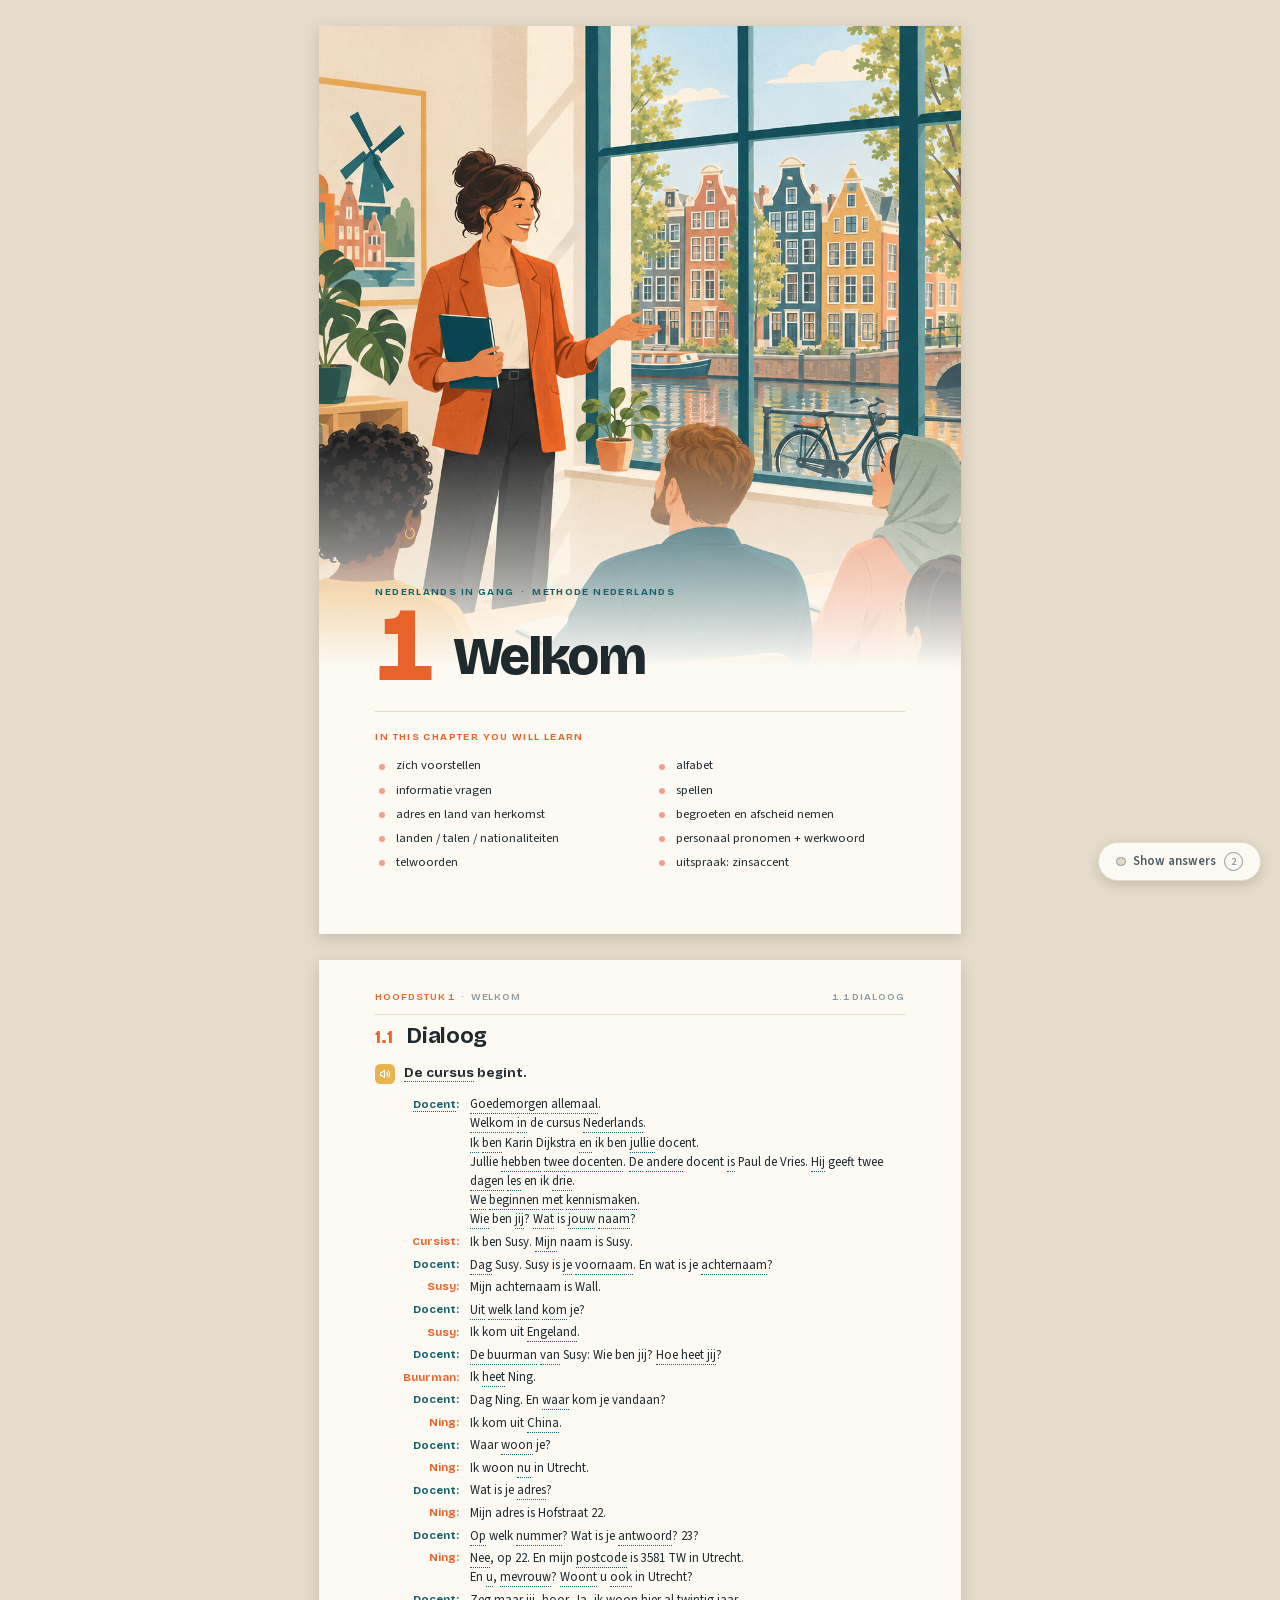
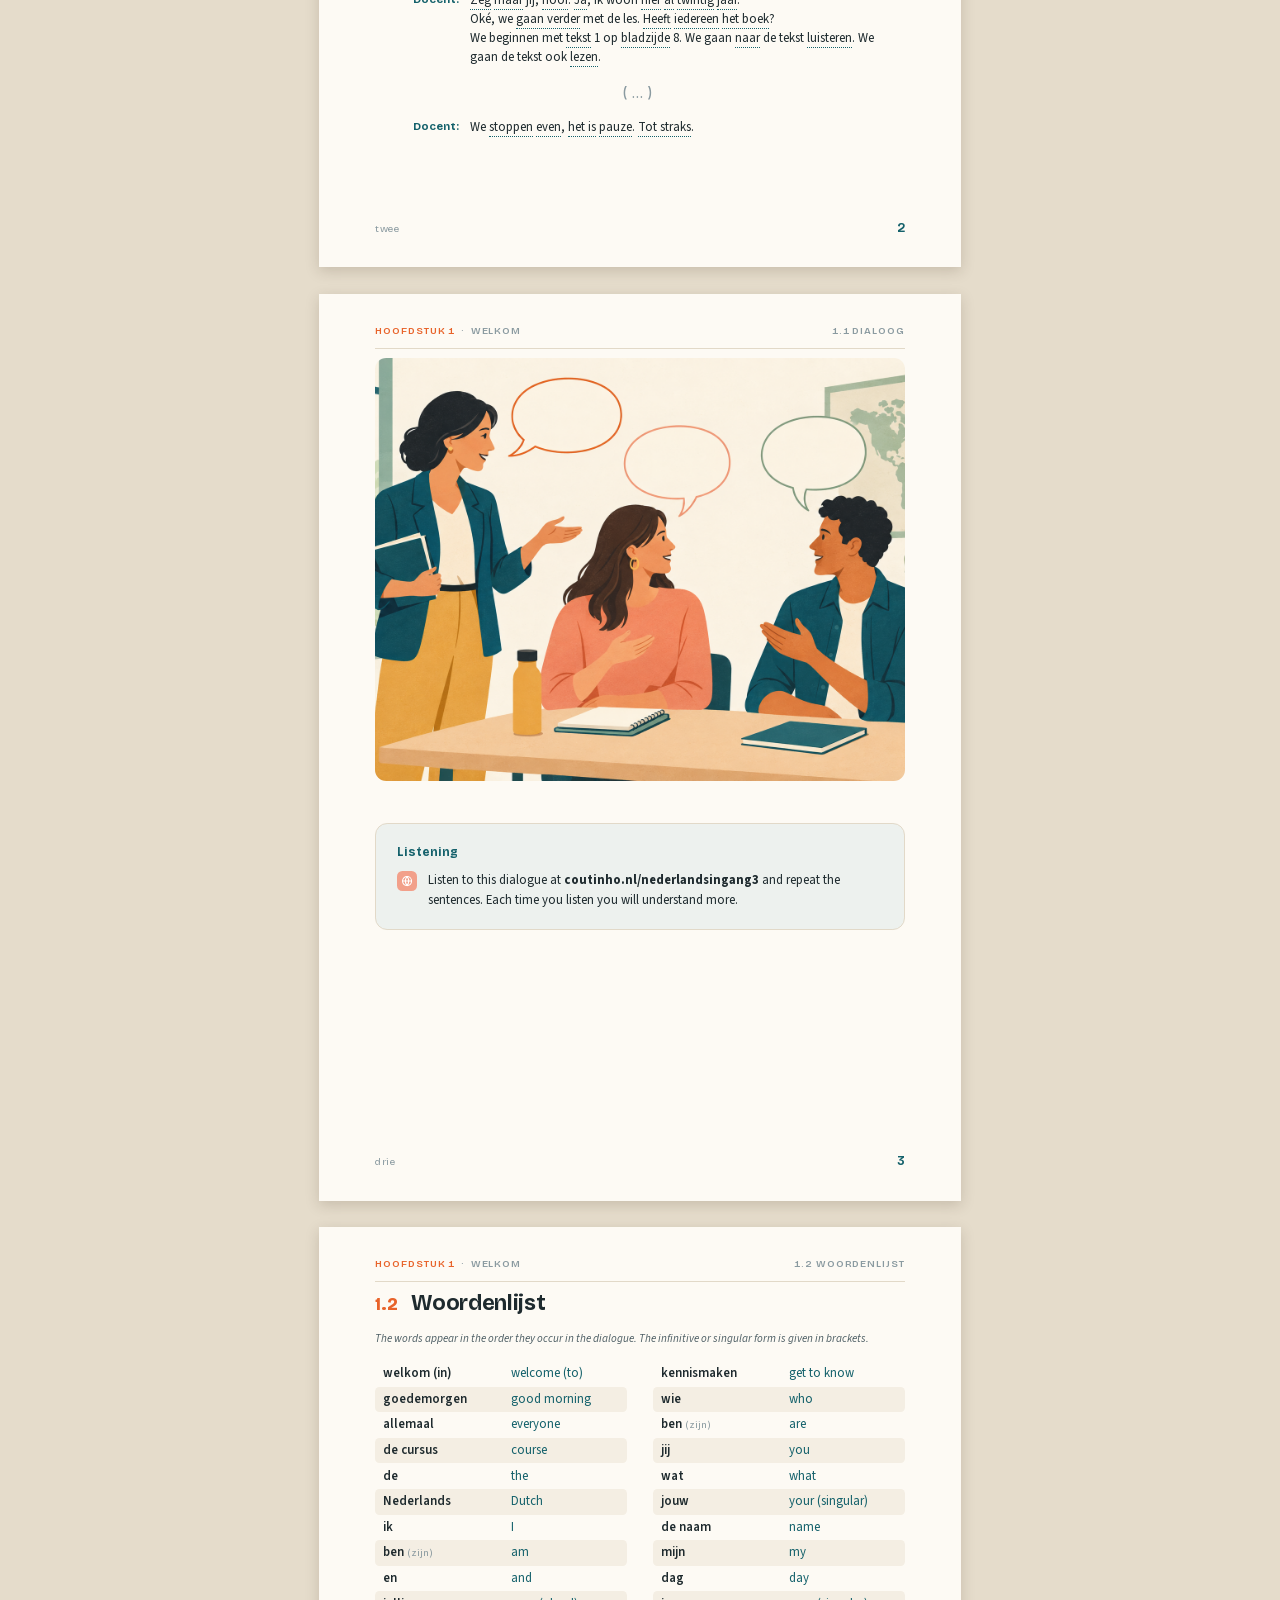
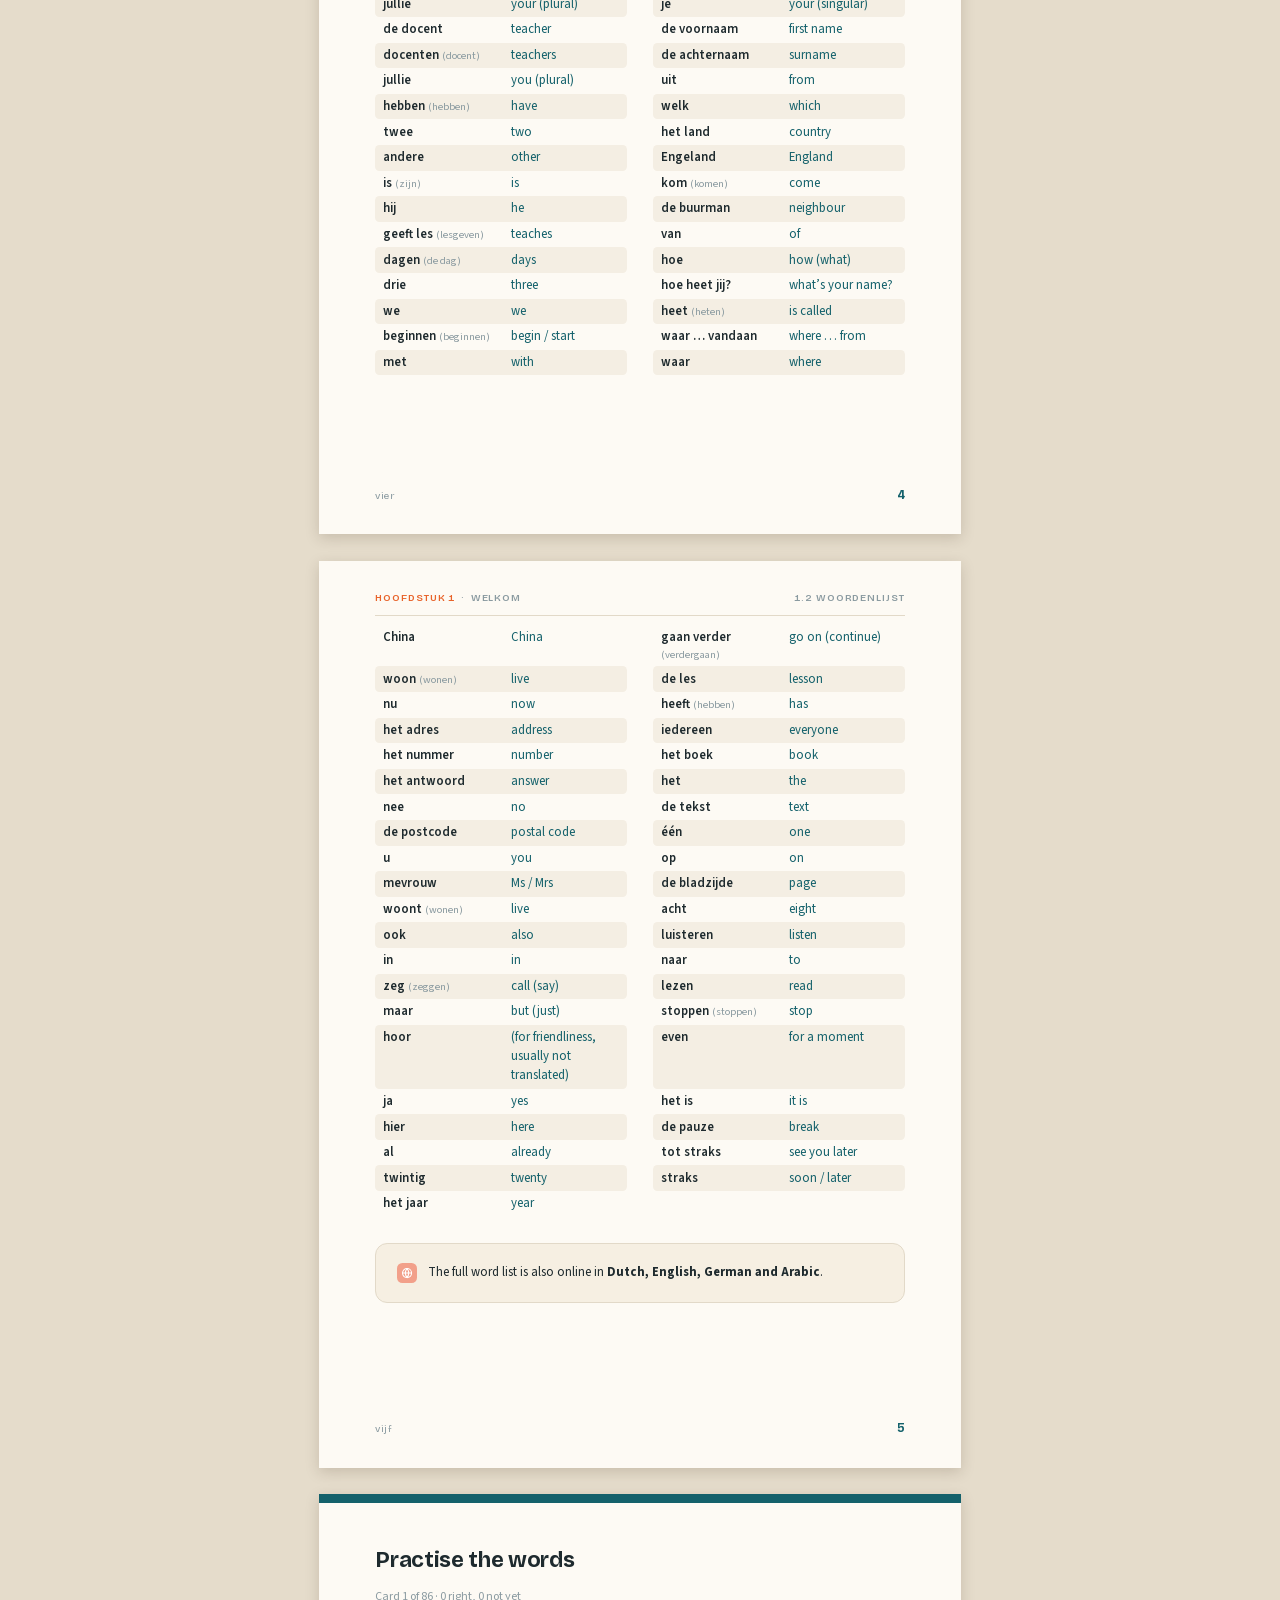
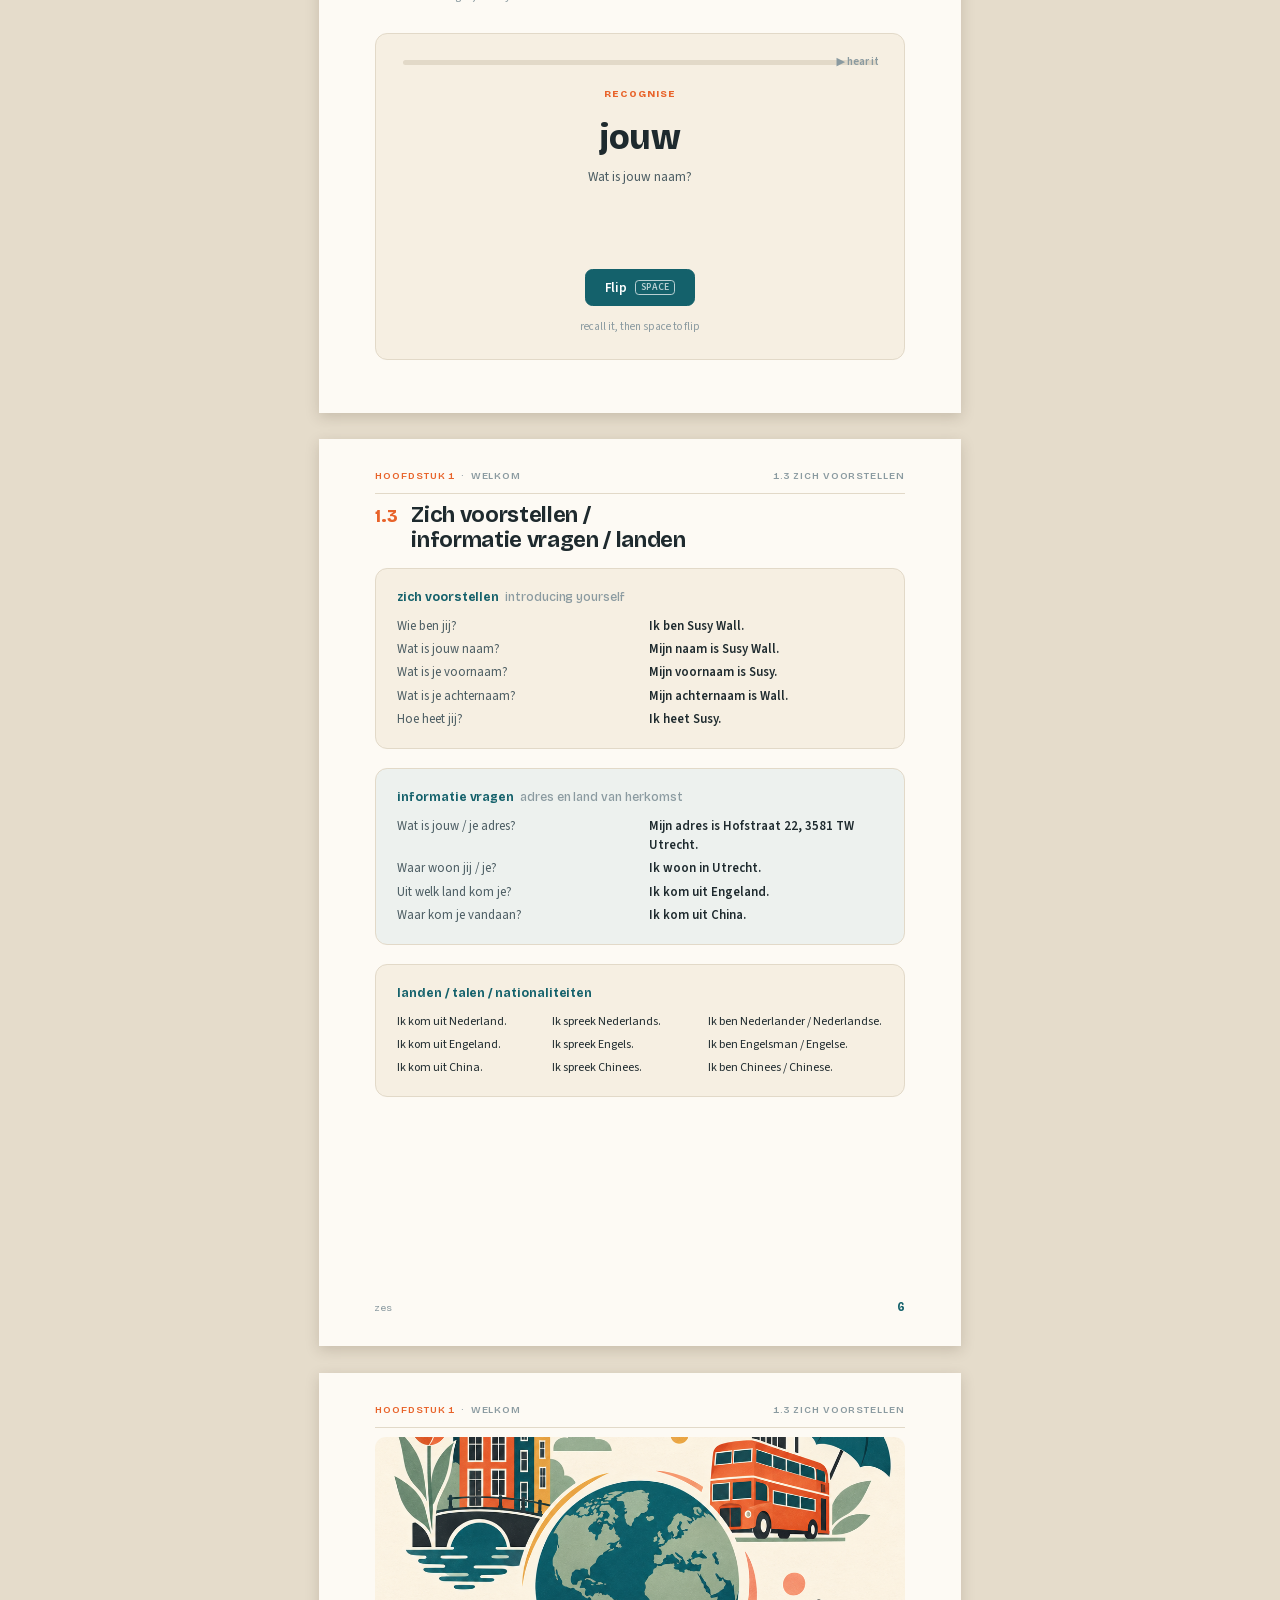
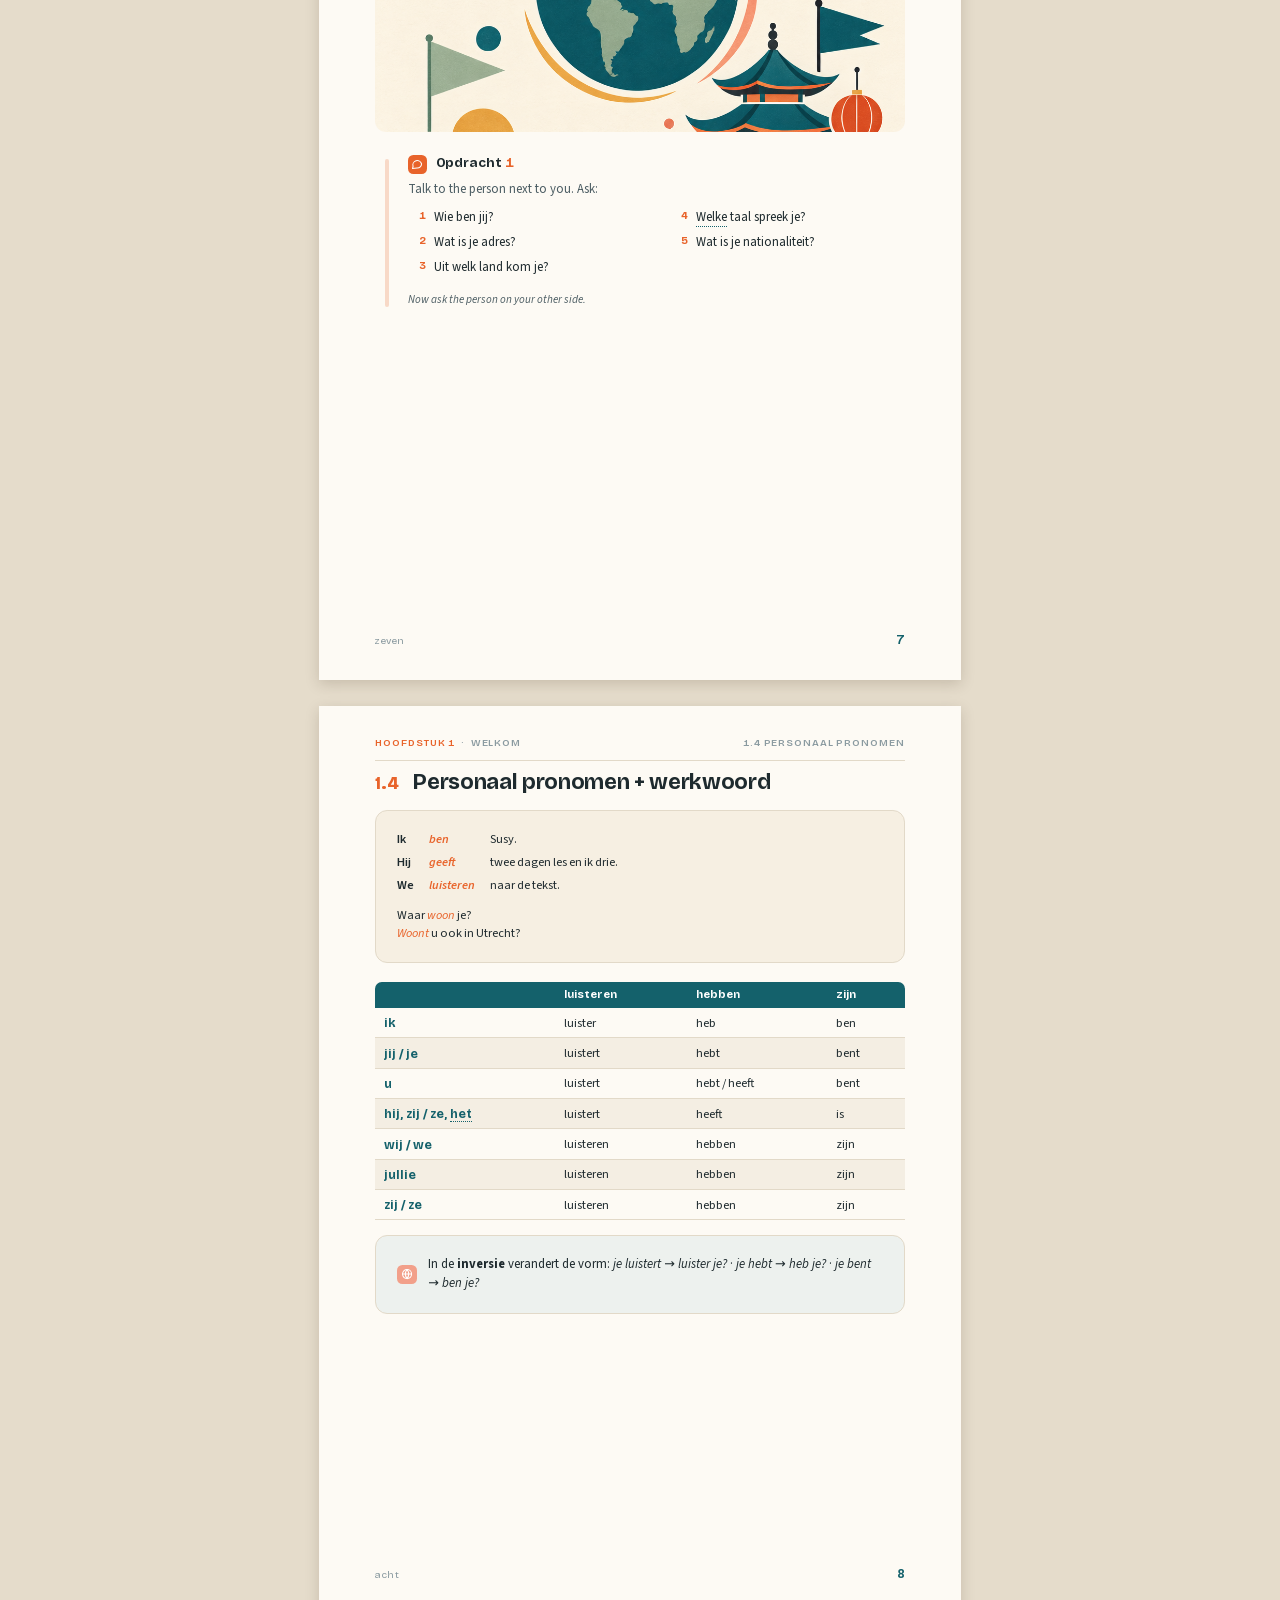
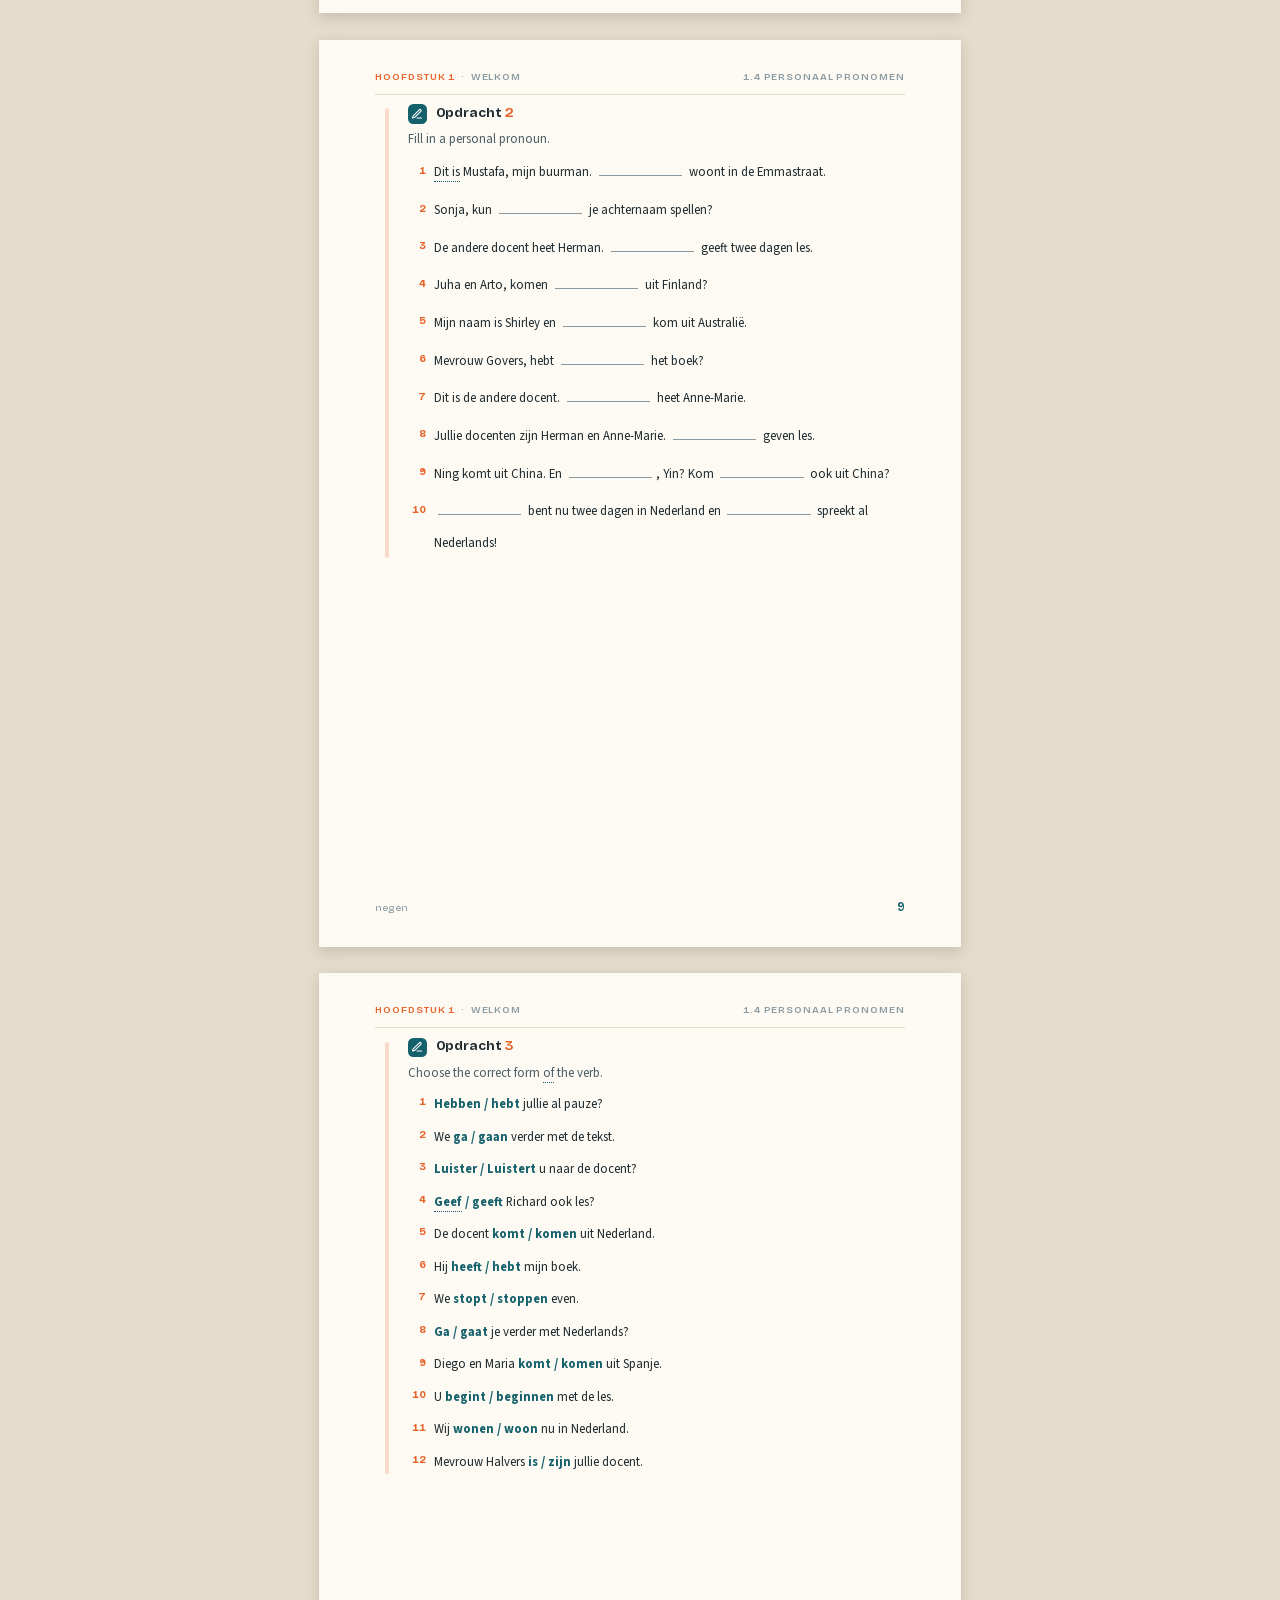
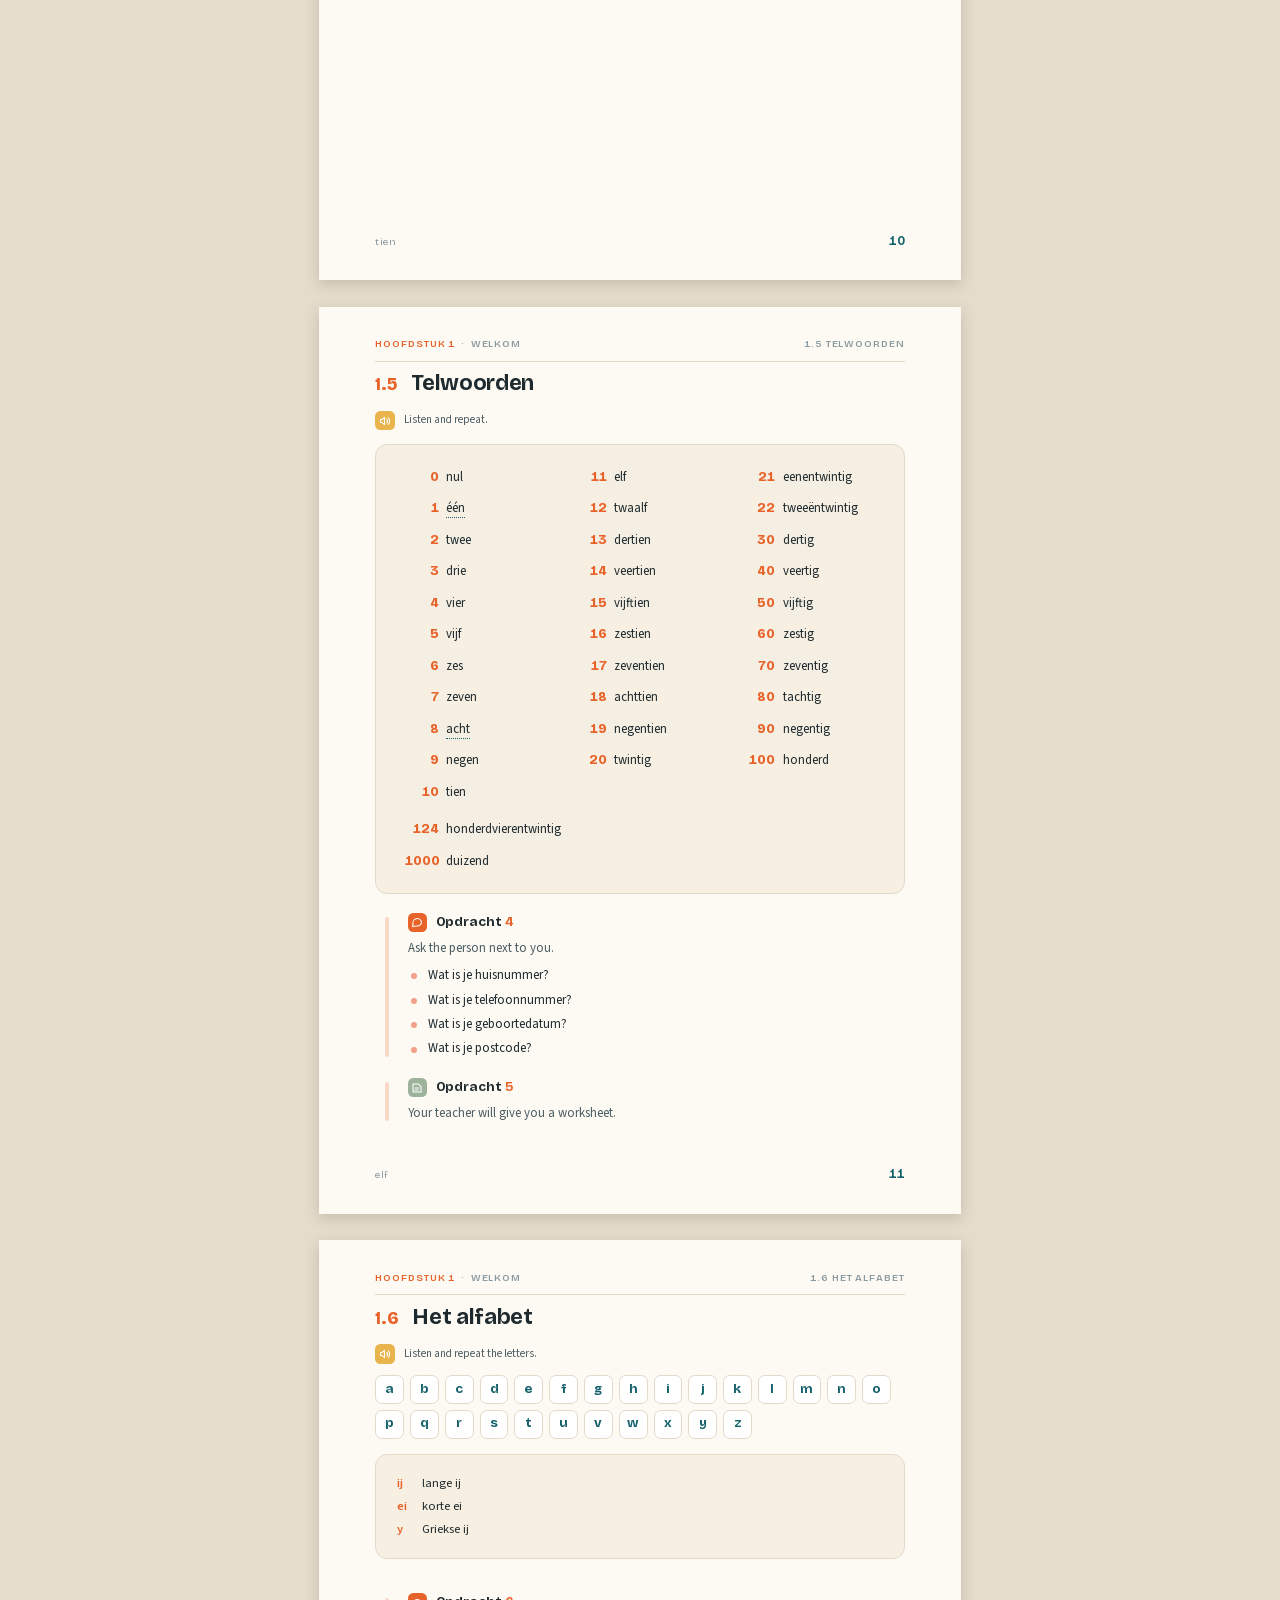
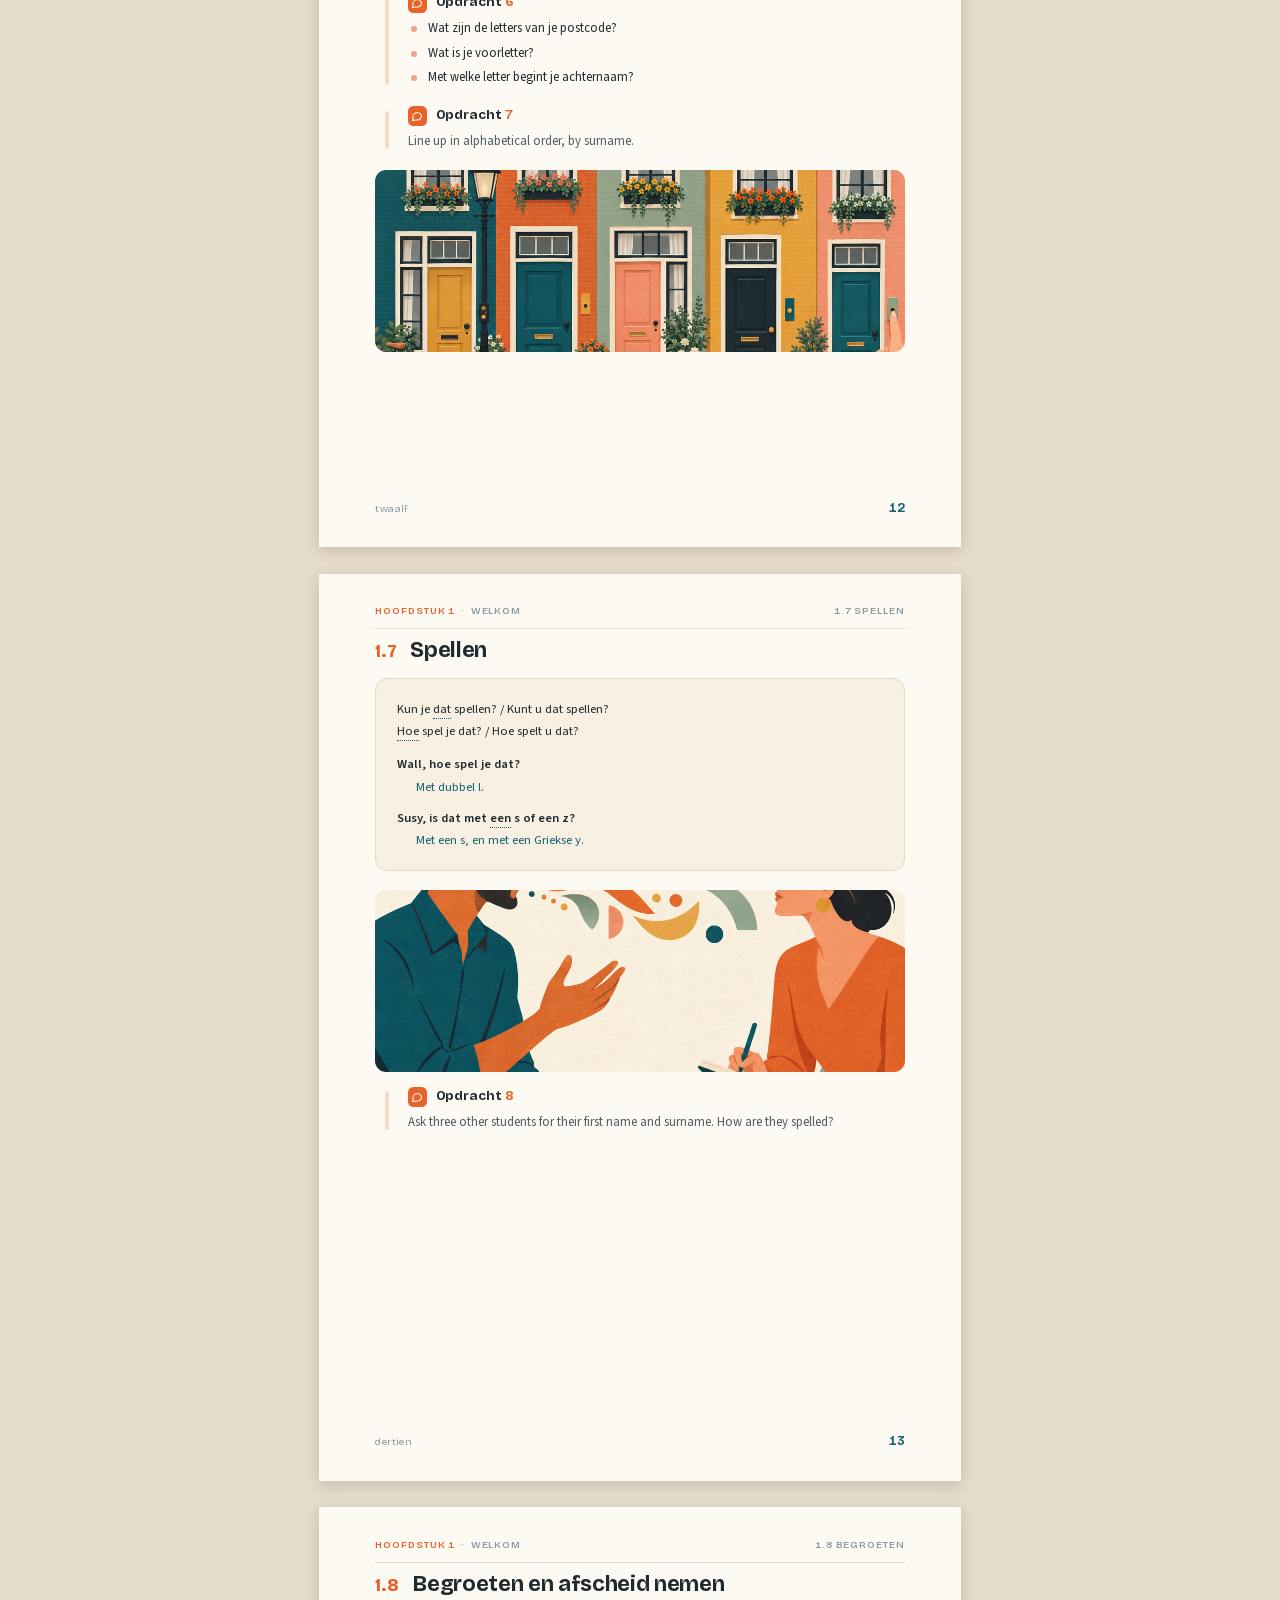
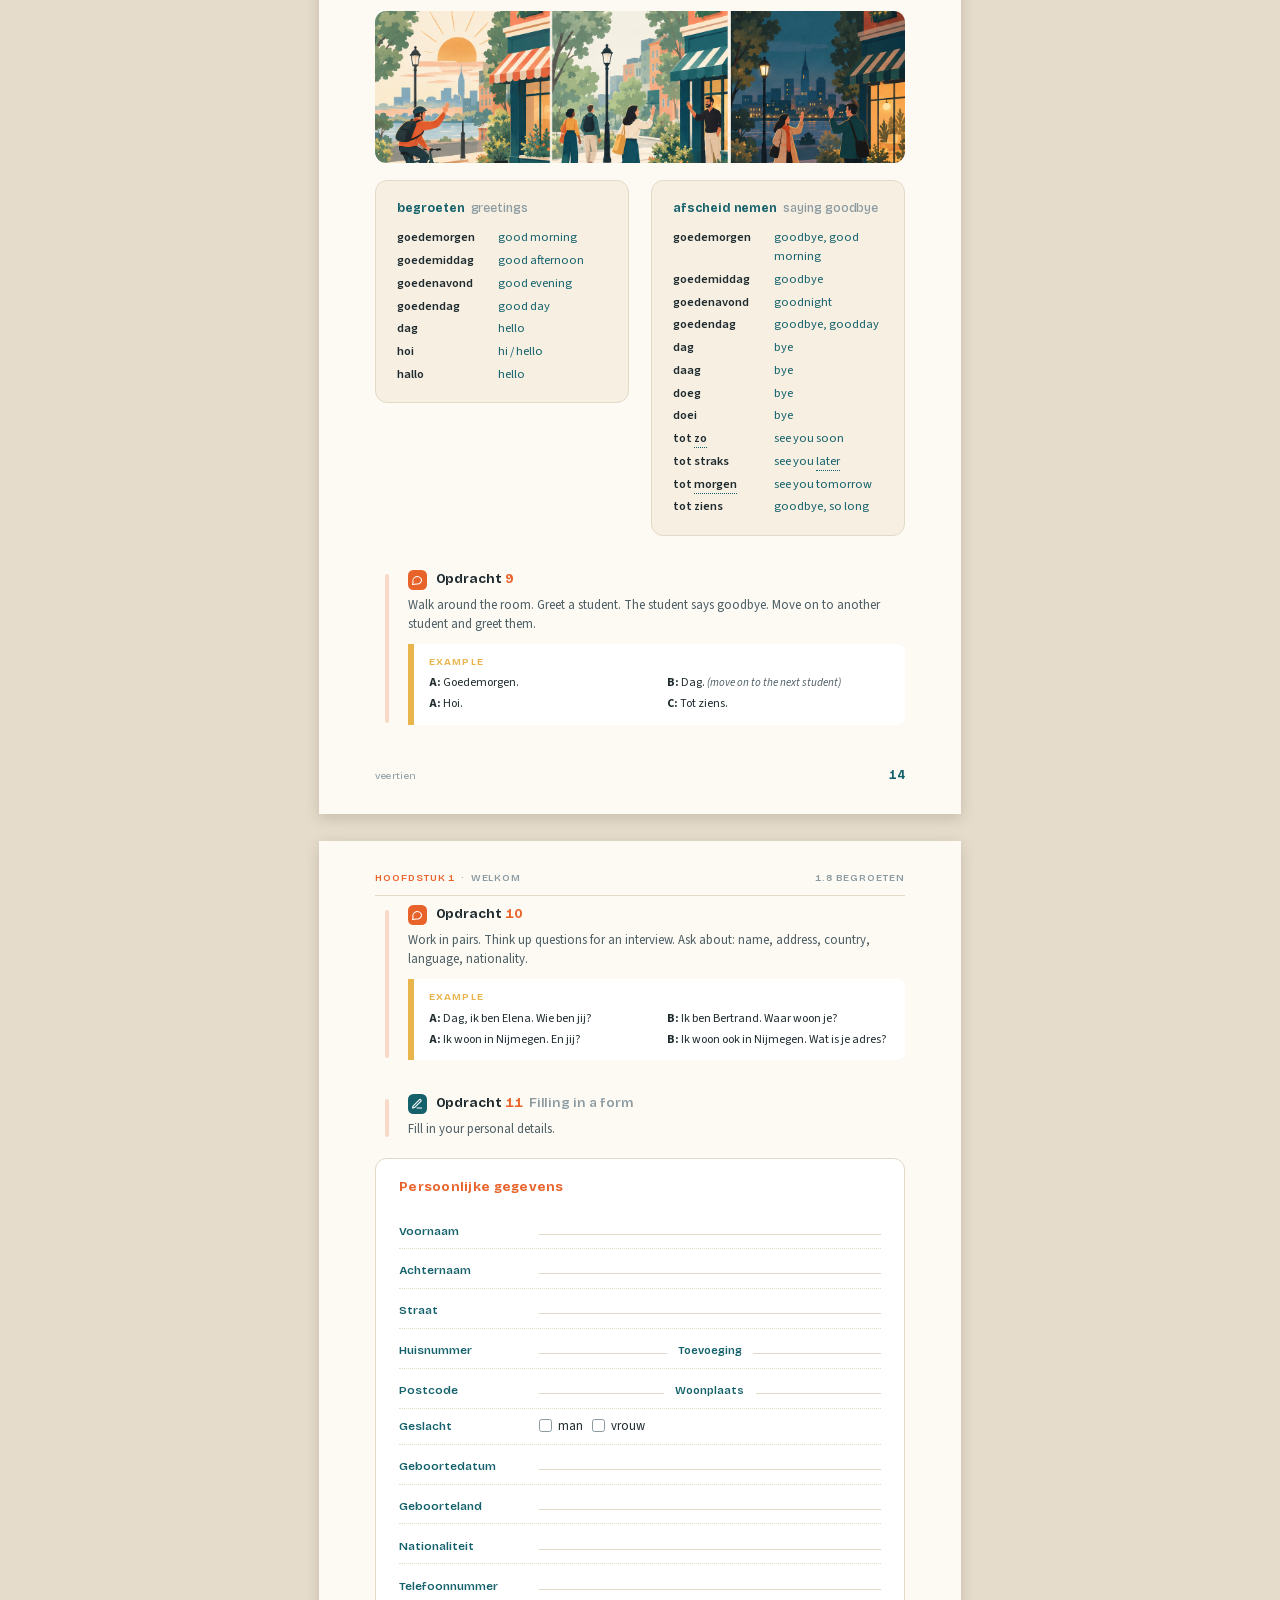
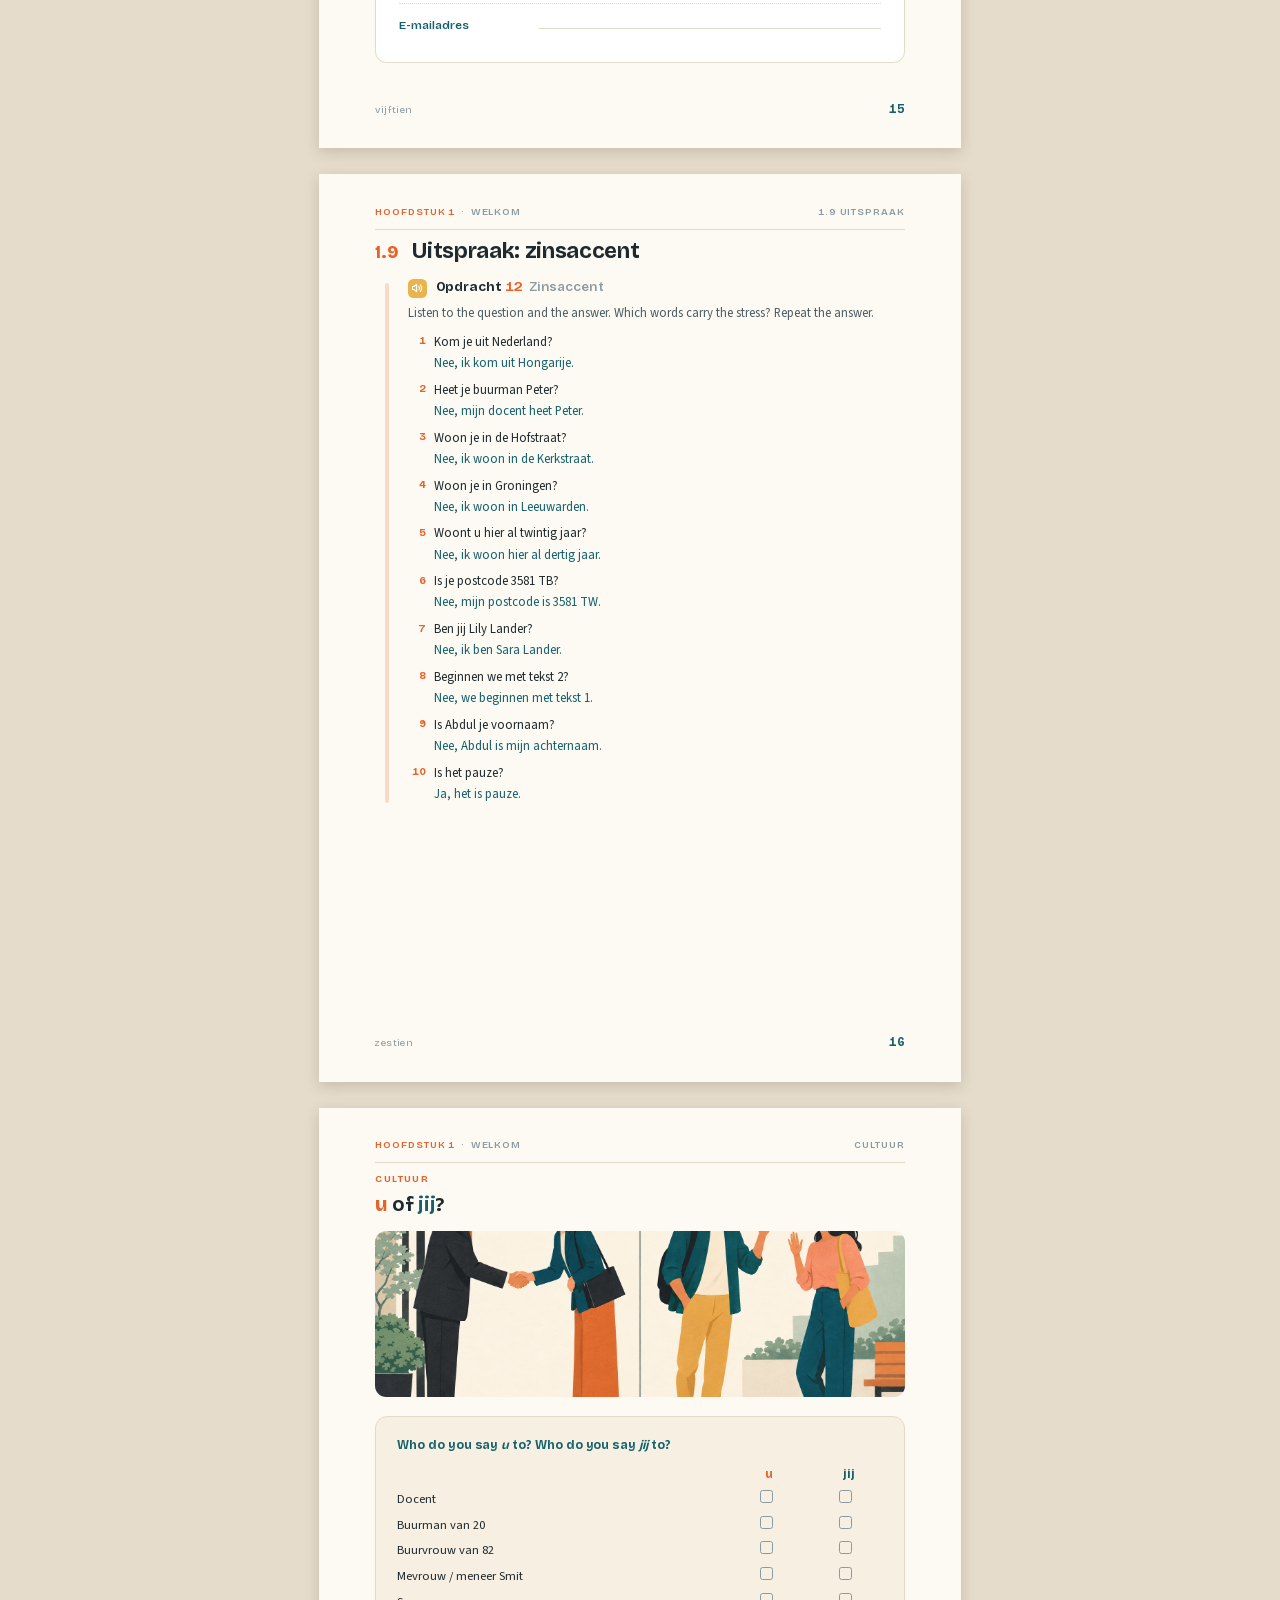
==== commit 090be16d: "Fix stale bookmarks and drop ch1's invented card; check bookmarks in build ch2's bookmarks were all " ====
--- a/book/ch01-welcome/index.html
+++ b/book/ch01-welcome/index.html
@@ -26,8 +26,7 @@
 <div style="text-align:center;color:var(--ink-faint);font-family:var(--disp);
             font-size:12pt;letter-spacing:.3em;margin:3.5mm 0">(…)</div>
 <dl class="dialogue"><dt>Docent:</dt><dd>We <span class="gloss" data-en="stop">stoppen</span> <span class="gloss" data-en="for a moment">even</span>, <span class="gloss" data-en="it is">het is</span> <span class="gloss" data-en="de pauze · break">pauze</span>. <span class="gloss" data-en="see you later">Tot straks</span>.</dd></dl></div><div class="pf"><span class="w">twee</span><span class="n">2</span></div></section><section class="page "><div class="rh"><span><span class="chap">Hoofdstuk 1</span> &nbsp;·&nbsp; Welkom</span><span>1.1 Dialoog</span></div>
-<img src="art/dialoog.png" class="img" style="height:52mm;object-fit:cover;margin-bottom:6mm">
-<div class="card "><div class=ct>Who's who in the dialogue</div><div style="display:grid;grid-template-columns:auto 1fr;gap:2.2mm 5mm;font-size:9.3pt"><div class="dutch" style="color:var(--orange)">Karin Dijkstra</div><div>de docent &nbsp;·&nbsp; woont al twintig jaar in Utrecht</div><div class="dutch" style="color:var(--orange)">Paul de Vries</div><div>de andere docent &nbsp;·&nbsp; geeft twee dagen les</div><div class="dutch" style="color:var(--orange)">Susy Wall</div><div>cursist &nbsp;·&nbsp; komt uit Engeland</div><div class="dutch" style="color:var(--orange)">Ning</div><div>cursist &nbsp;·&nbsp; komt uit China &nbsp;·&nbsp; Hofstraat 22, 3581 TW Utrecht</div></div></div>
+<img src="art/dialoog.png" class="img" style="height:112mm;object-fit:cover;margin-bottom:7mm">
 <div class="sp"></div>
 <div class="card teal"><div class=ct>Listening</div><div style="display:flex;gap:3mm;align-items:flex-start"><span class="icon i-web"><svg viewBox="0 0 24 24"><circle cx="12" cy="12" r="9"/><path d="M3 12h18M12 3a15 15 0 0 1 0 18a15 15 0 0 1 0-18"/></svg></span><div>Listen to this dialogue at <b>coutinho.nl/nederlandsingang3</b> and repeat the sentences. Each time you listen you will understand more.</div></div></div><div class="pf"><span class="w">drie</span><span class="n">3</span></div></section><section class="page "><div class="rh"><span><span class="chap">Hoofdstuk 1</span> &nbsp;·&nbsp; Welkom</span><span>1.2 Woordenlijst</span></div><div class="keep" data-keep="woordenlijst-a">
 <h2 class="sec"><span class="num">1.2</span> Woordenlijst</h2>
--- a/book/shared/style.css
+++ b/book/shared/style.css
@@ -293,11 +293,15 @@
   }
 }
 
+/* a small time line drawn from the chapter's own words (ch2 §2.10) */
+.tline{ display:block; width:100%; height:auto; margin:1mm 0 0; }
+
 /* ---------- answer key (screen only; built at runtime, never in print) ----------
  * Hidden in EVERY medium by default and switched on only under @media screen,
  * the same rule the practice deck follows: print-to-pdf runs the script too, and
  * an unstyled answer block would land in the PDF and spoil the workbook. */
-.answers-toggle, .answer, .answer-fill, .answer-article{ display:none; }
+.answers-toggle, .answer, .answer-fill, .answer-article,
+.answer-inline, .answer-note{ display:none; }
 
 @media screen{
   /* Answers sit ON the question: in the blank, on the chosen option, in front of
@@ -318,6 +322,14 @@
   html.answers-on .dutch.is-answer + div{ color:#2F5138; font-weight:600; }
   /* the lettered label on a photograph */
   html.answers-on .photolabels span.is-answer{ background:#3F6B4A; color:#fff; }
+
+  /* an answer sitting under the question it answers */
+  html.answers-on .answer-inline{ display:block; font-family:var(--body);
+    font-weight:400; font-size:9.4pt; line-height:1.45; color:#3F6B4A;
+    margin:.8mm 0 1.5mm; padding-left:3mm;
+    border-left:.8mm solid #BACCB9; }
+  html.answers-on .answer-note{ display:block; font-family:var(--body);
+    font-style:italic; font-size:9pt; color:var(--ink-faint); margin:0 0 2mm; }
 
   /* the fallback block, for model answers that have nowhere to sit in the question */
   .answer{ display:none; margin-top:3mm; padding:3mm 4mm;
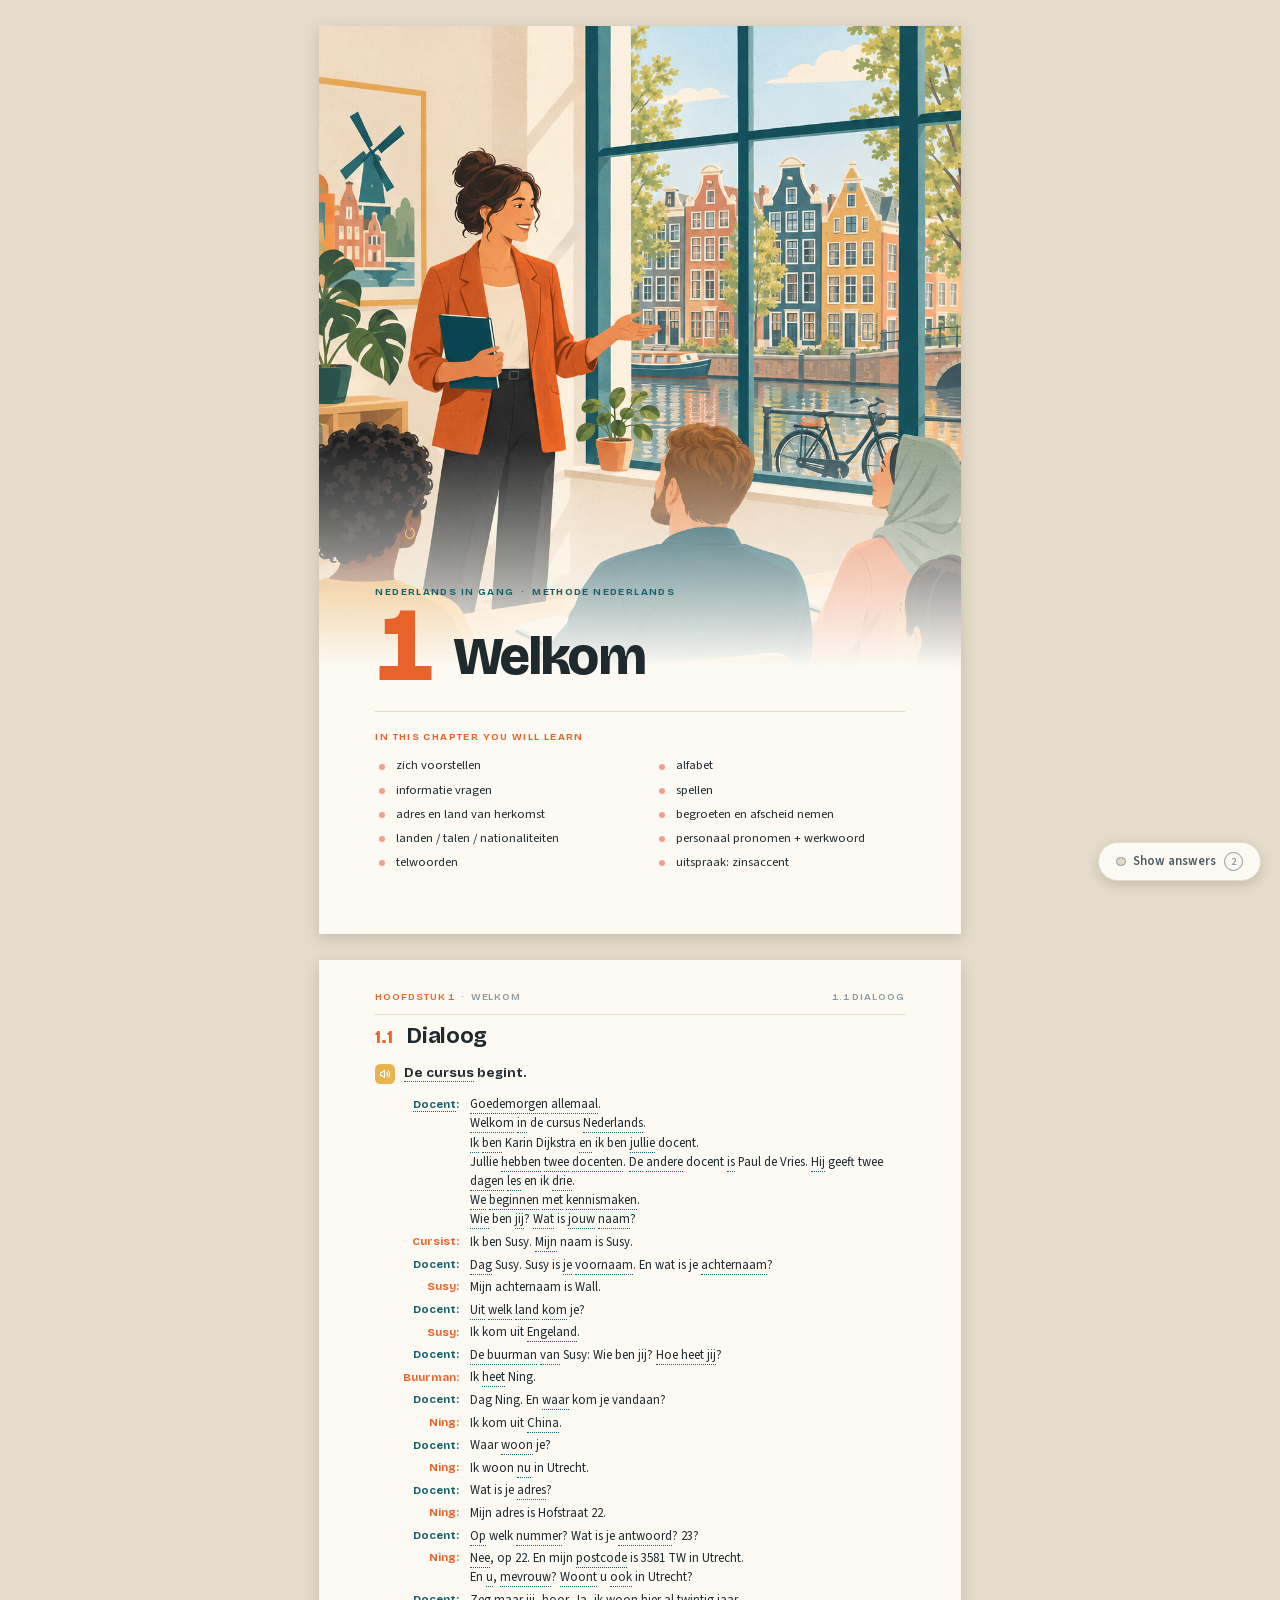
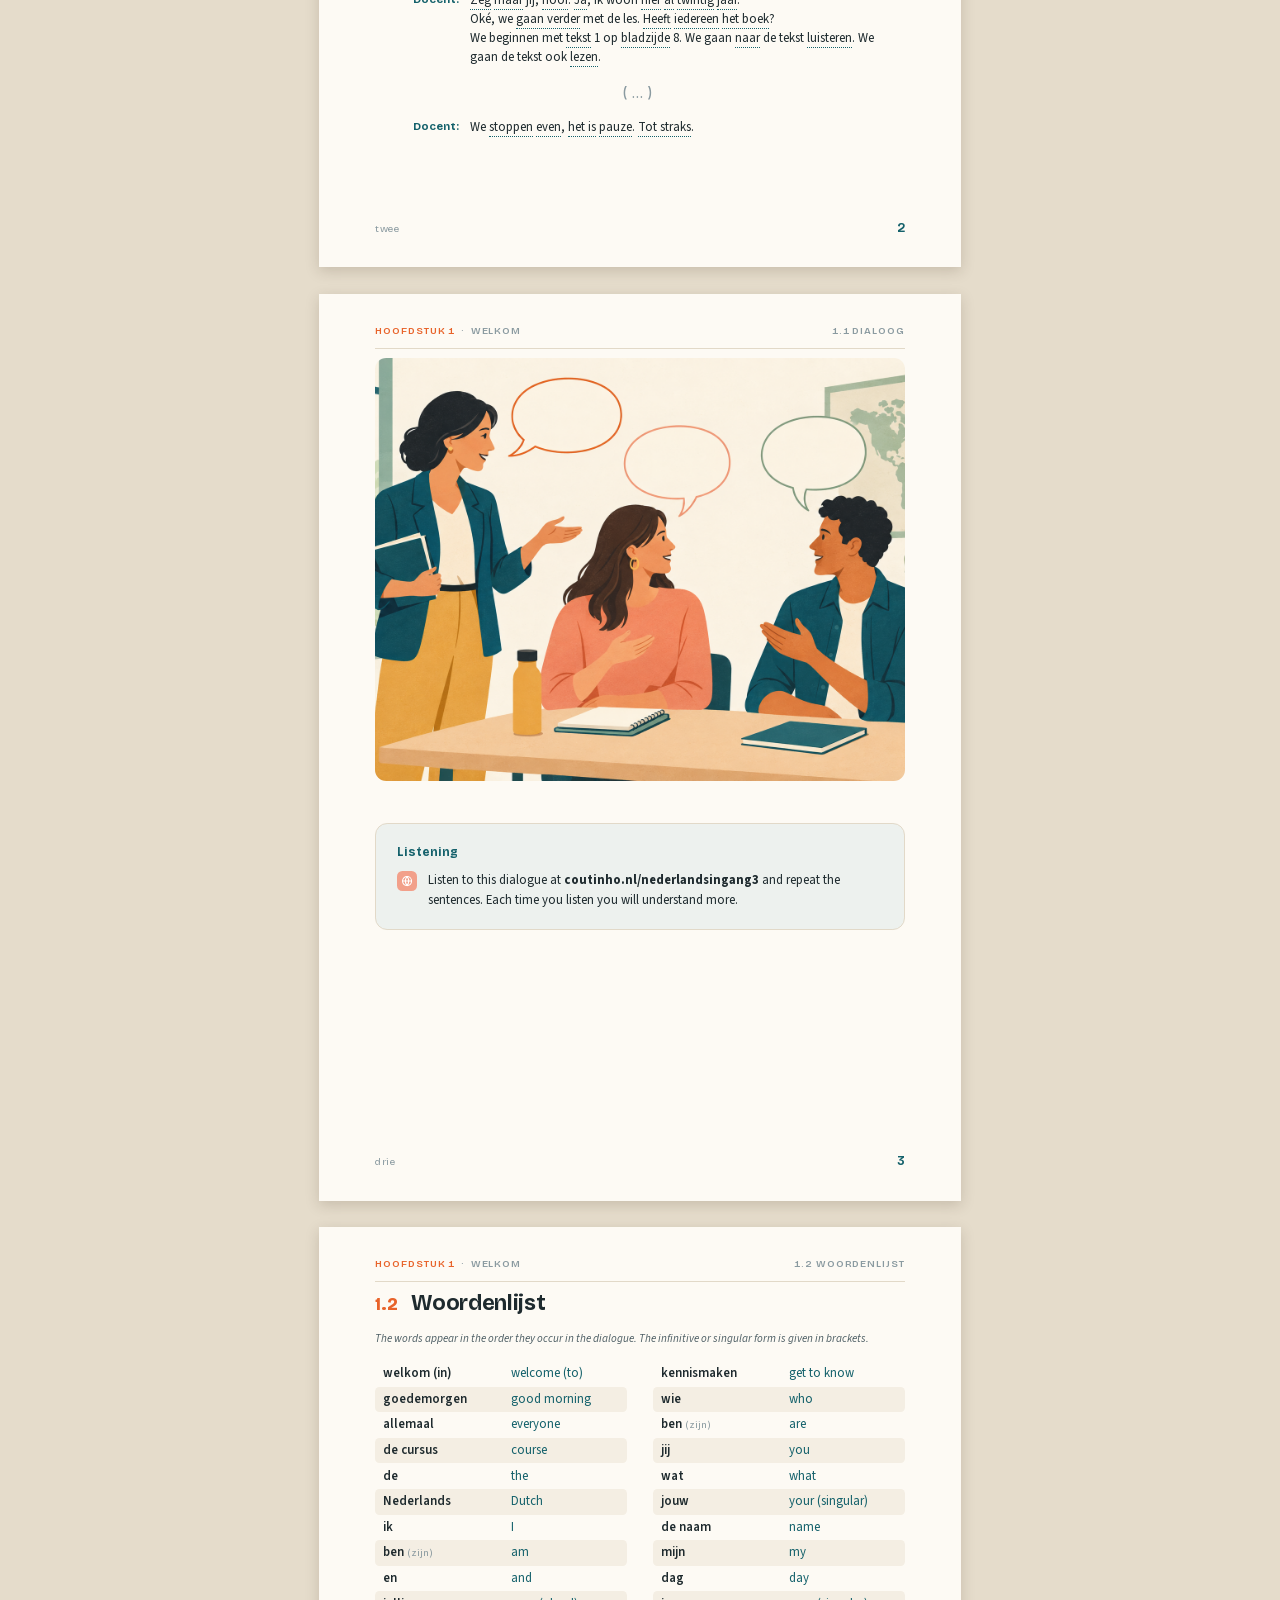
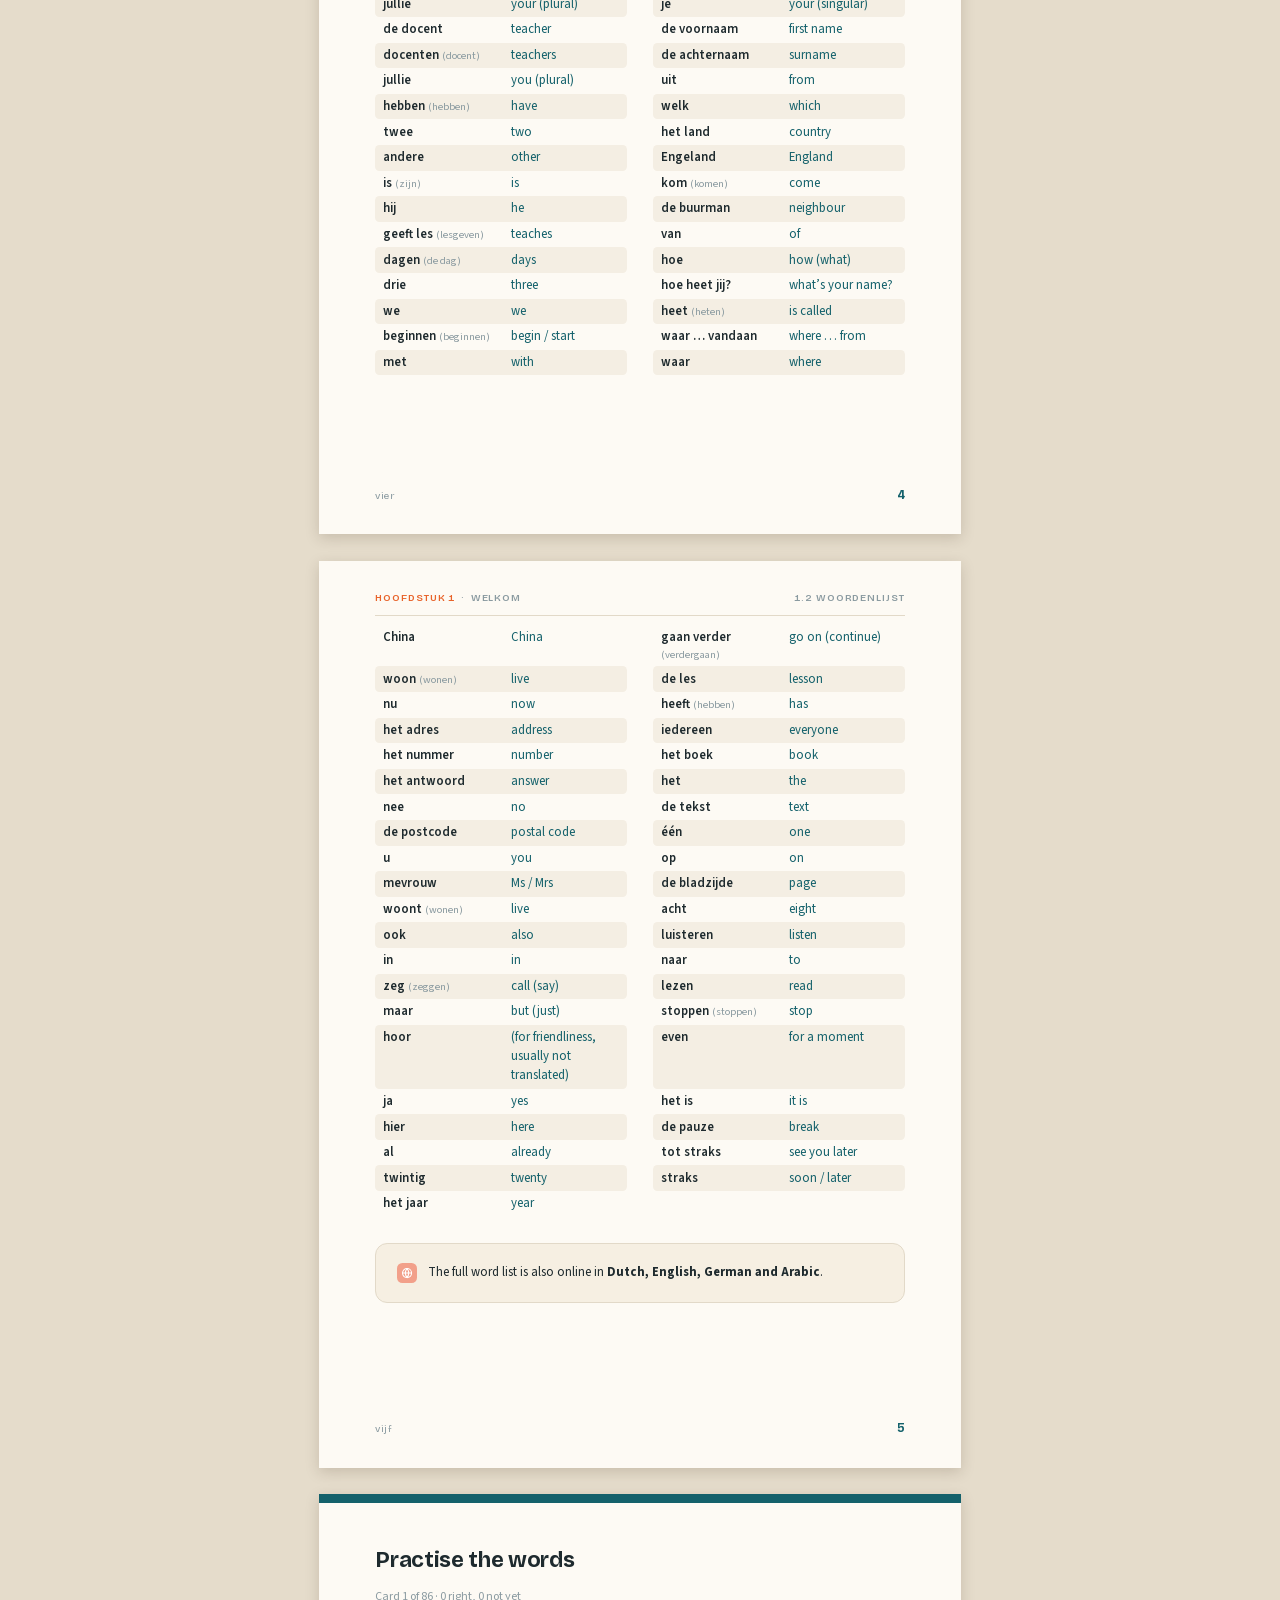
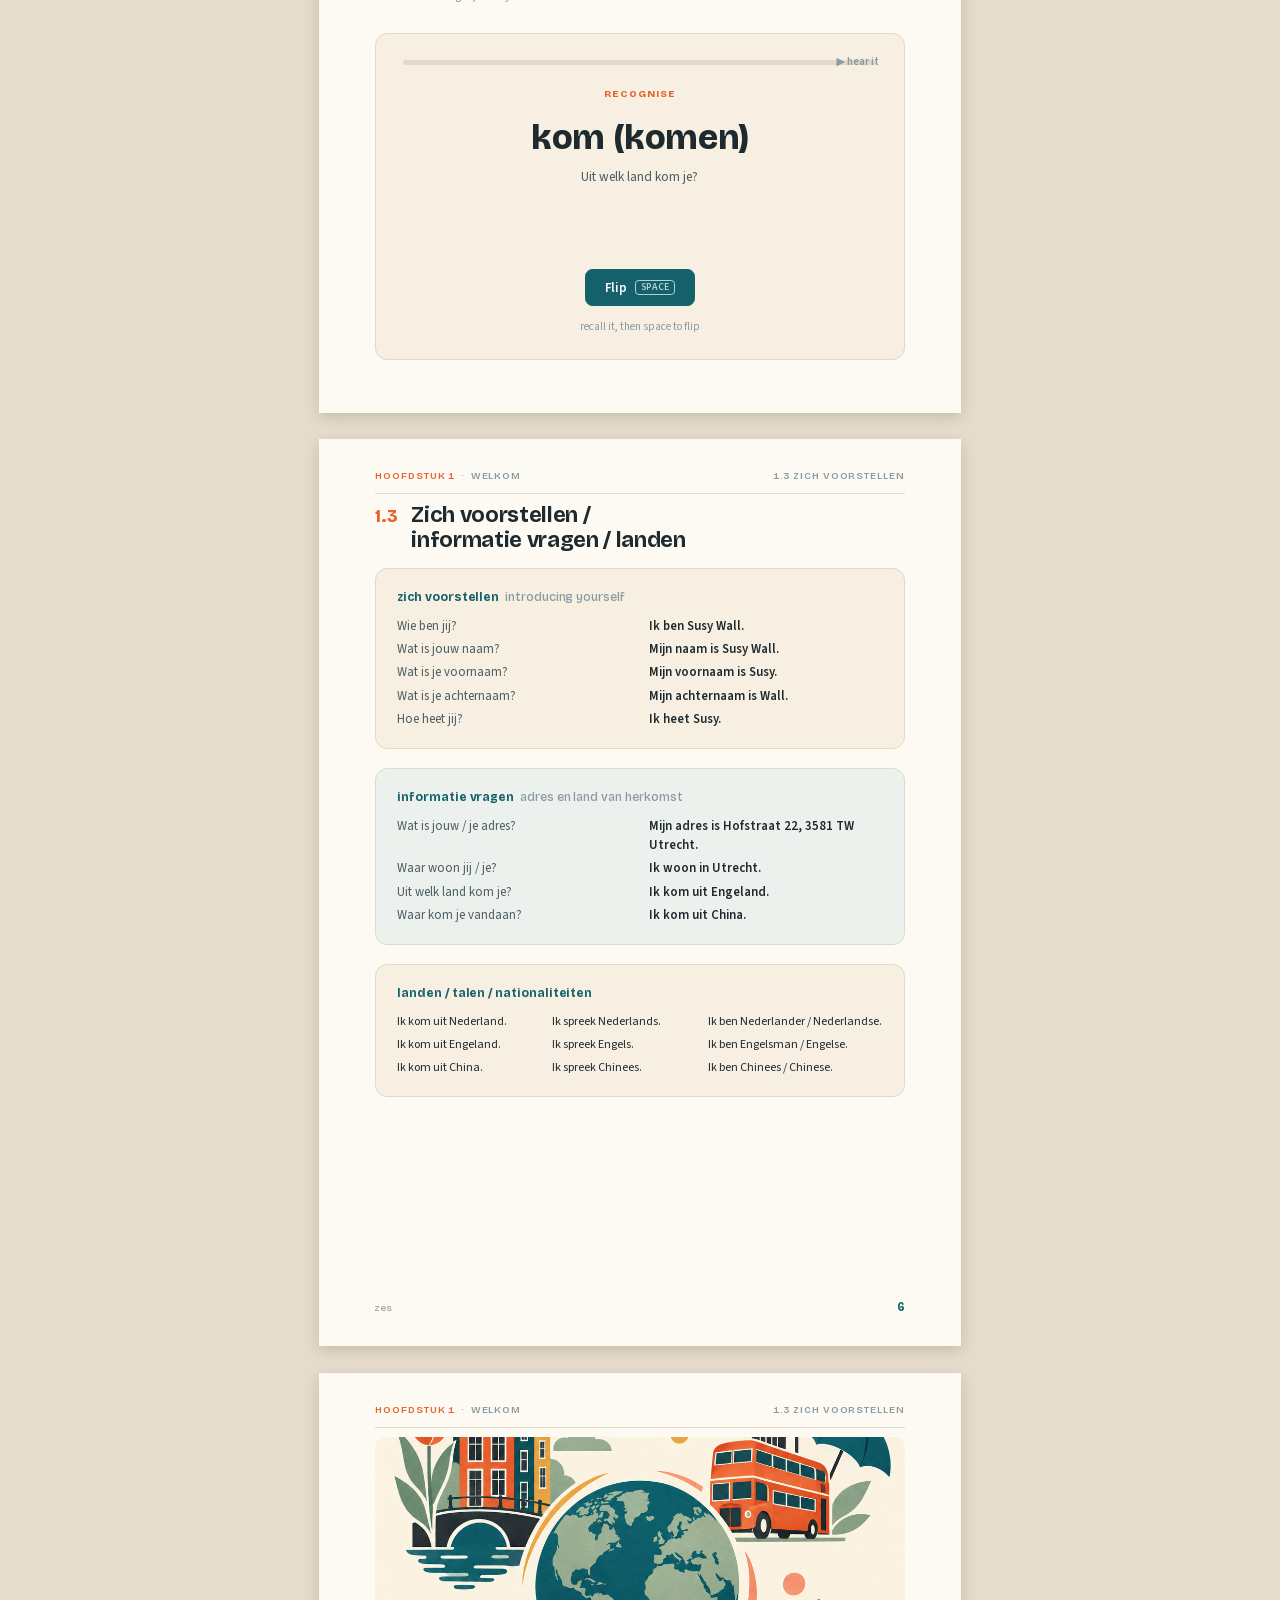
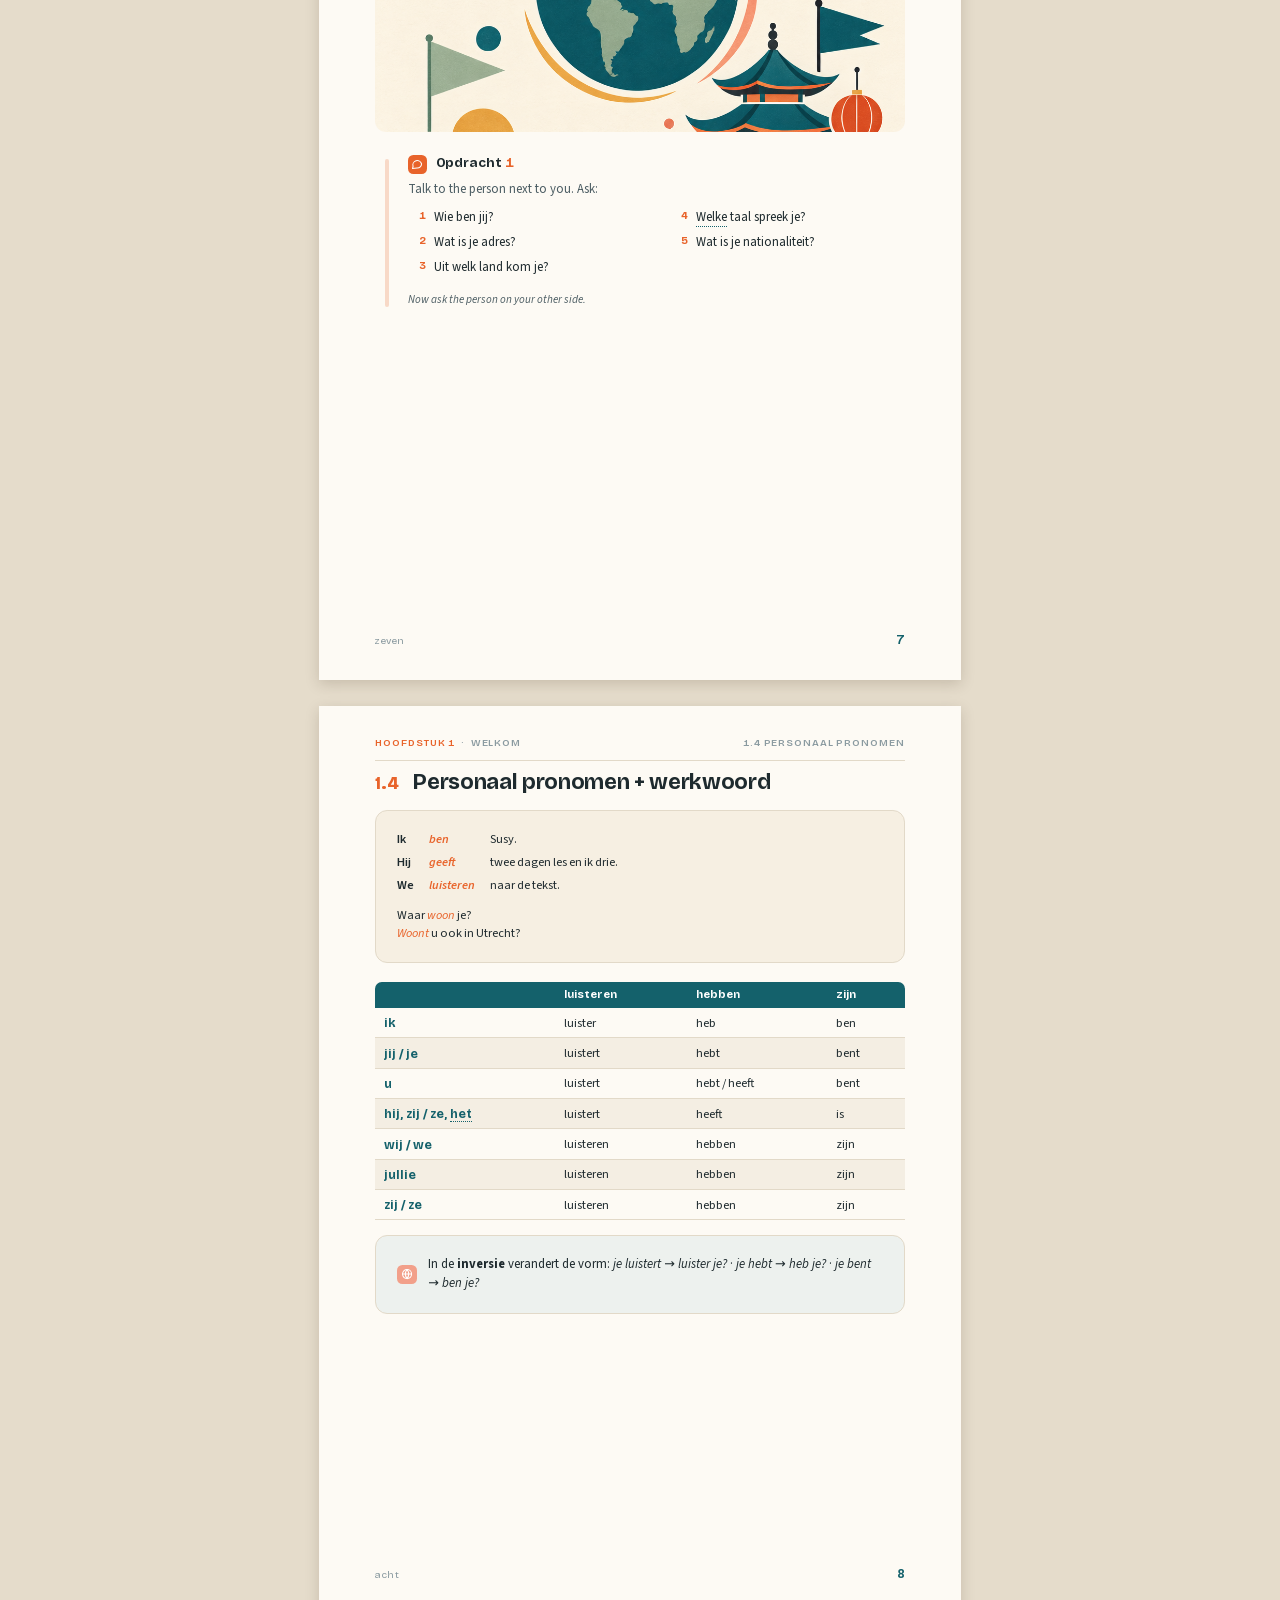
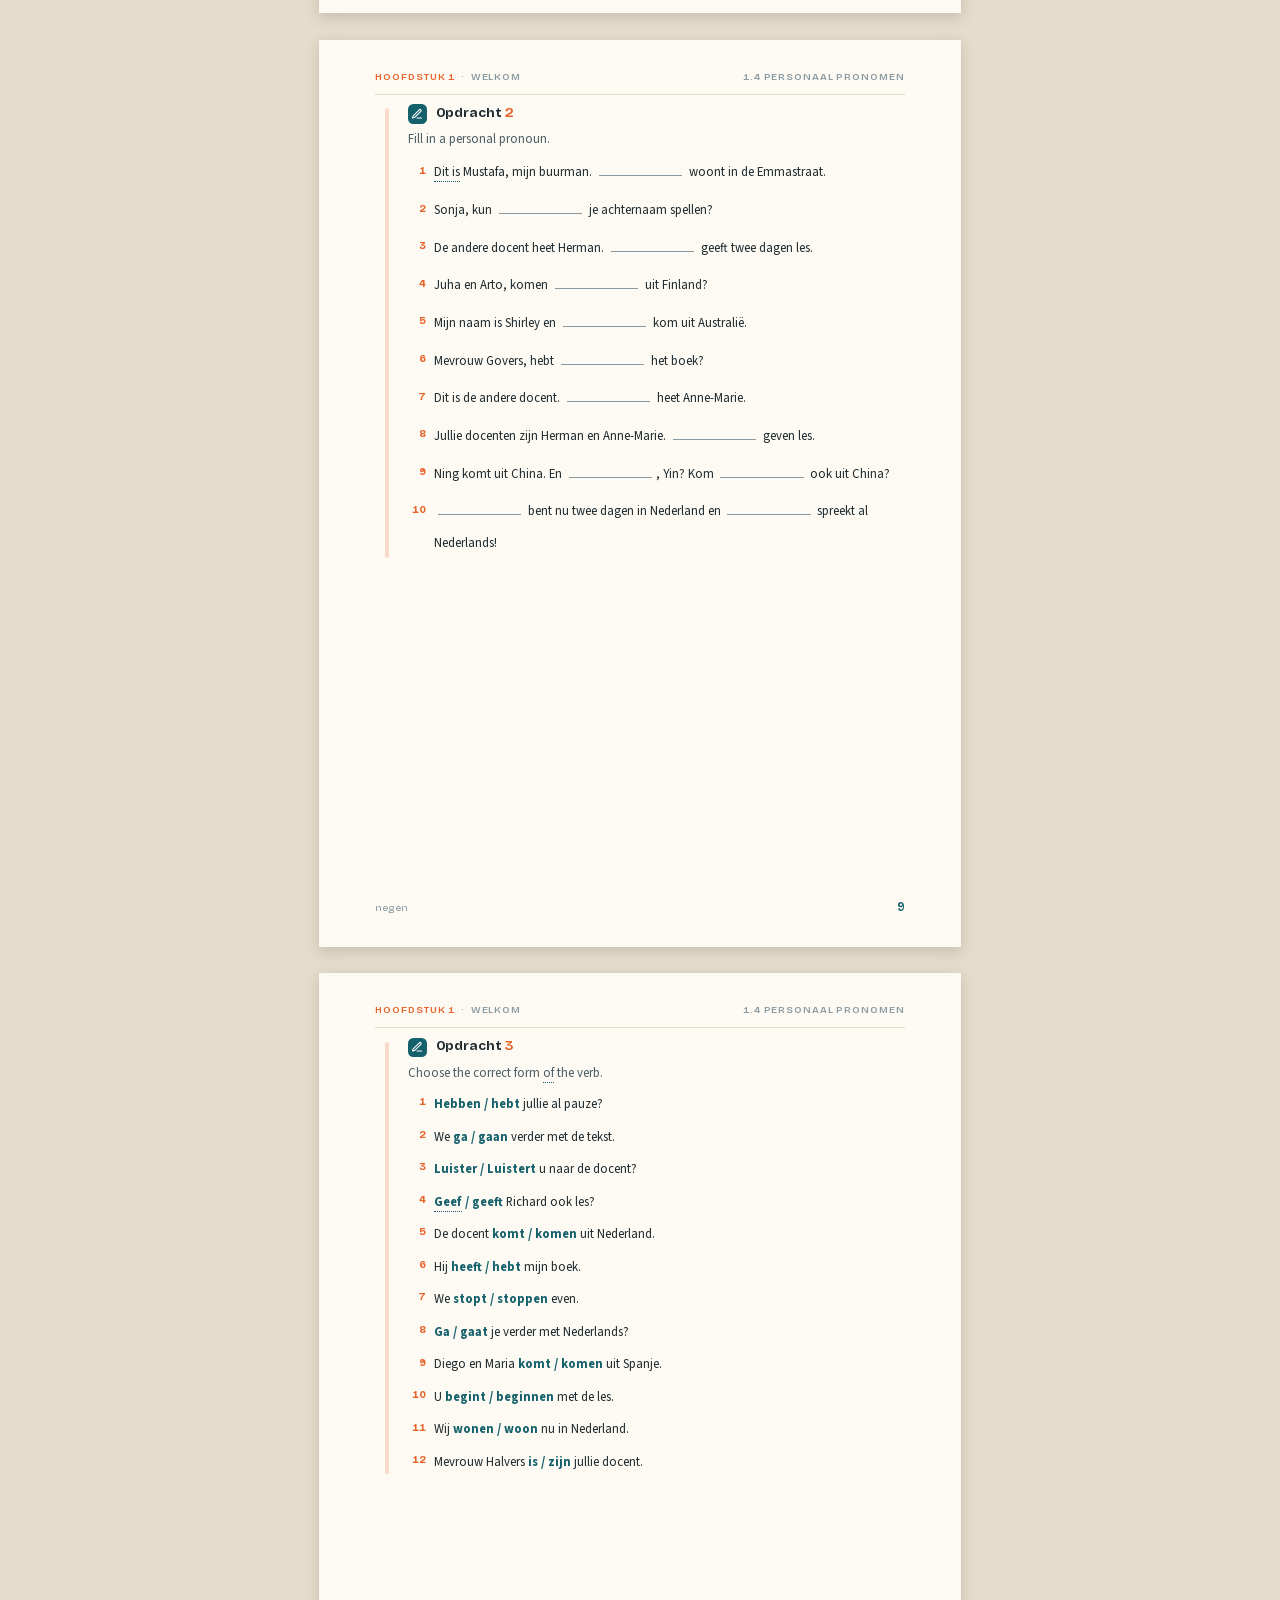
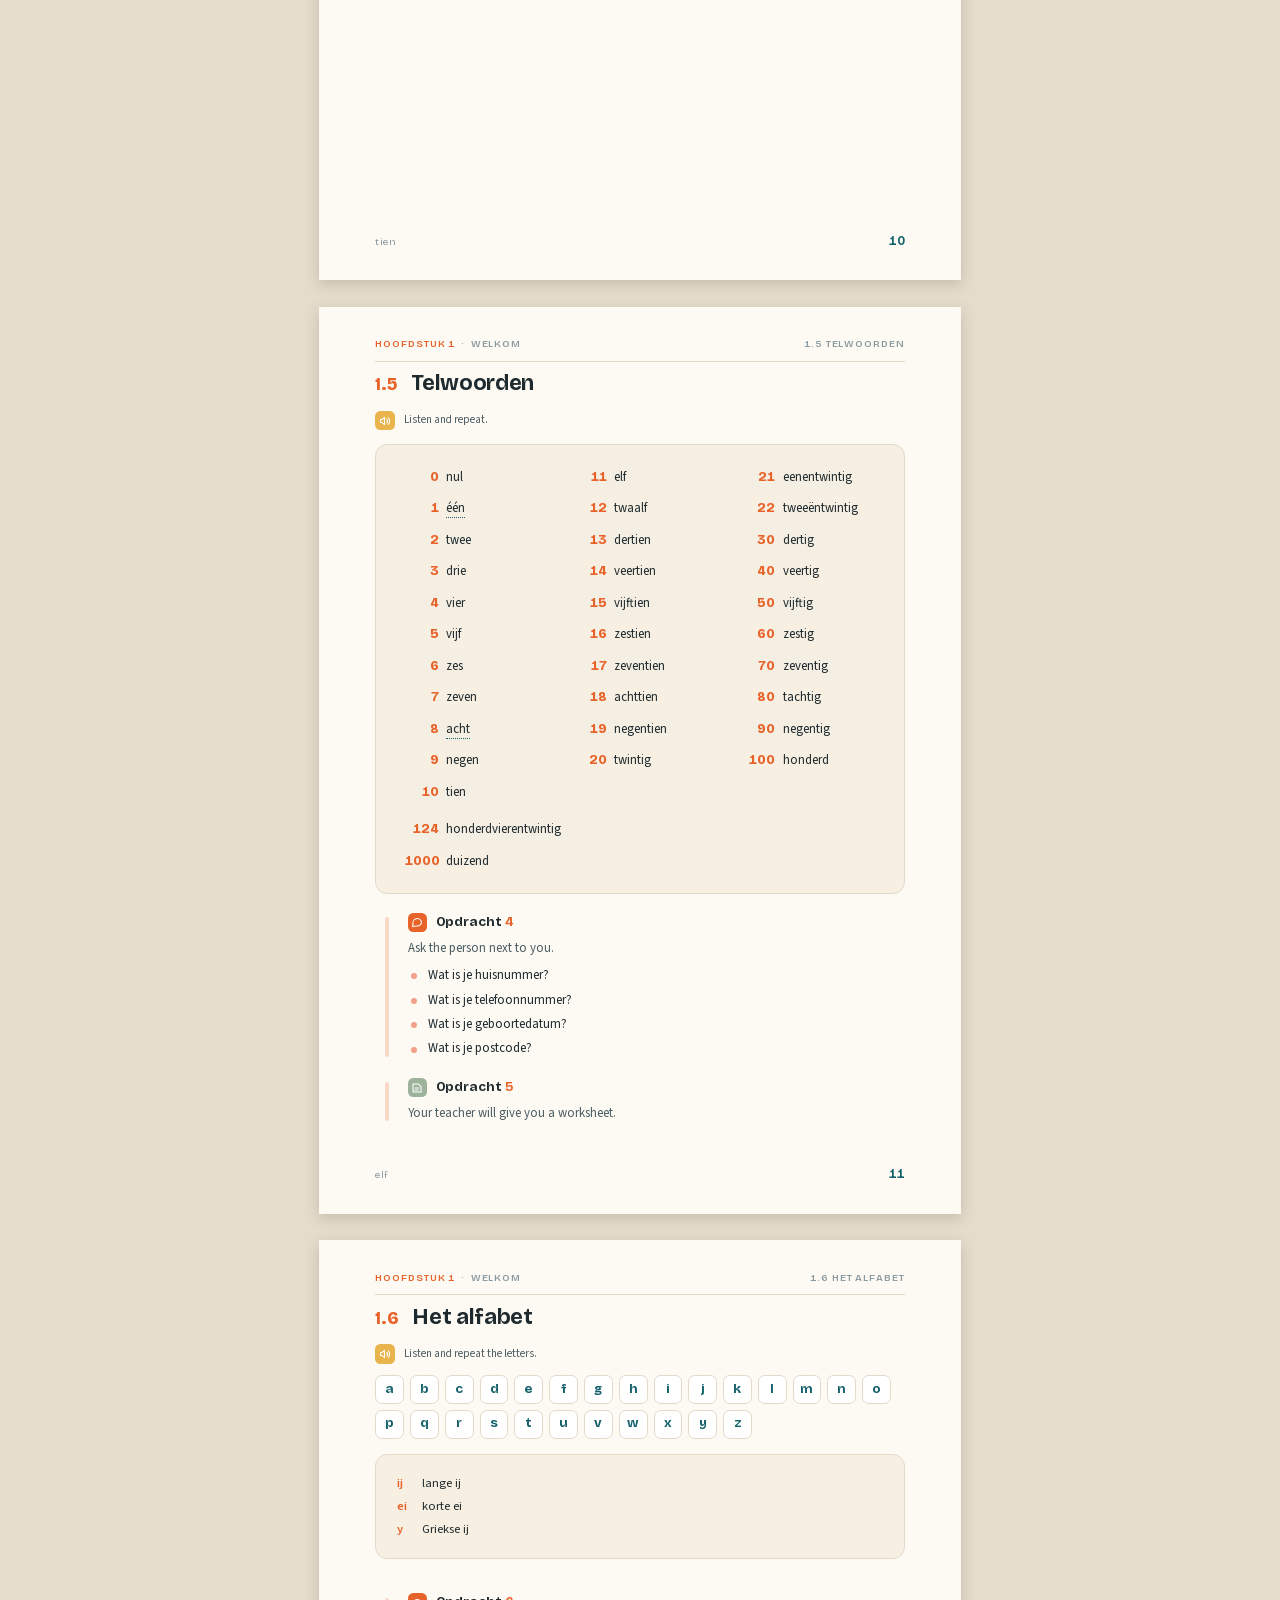
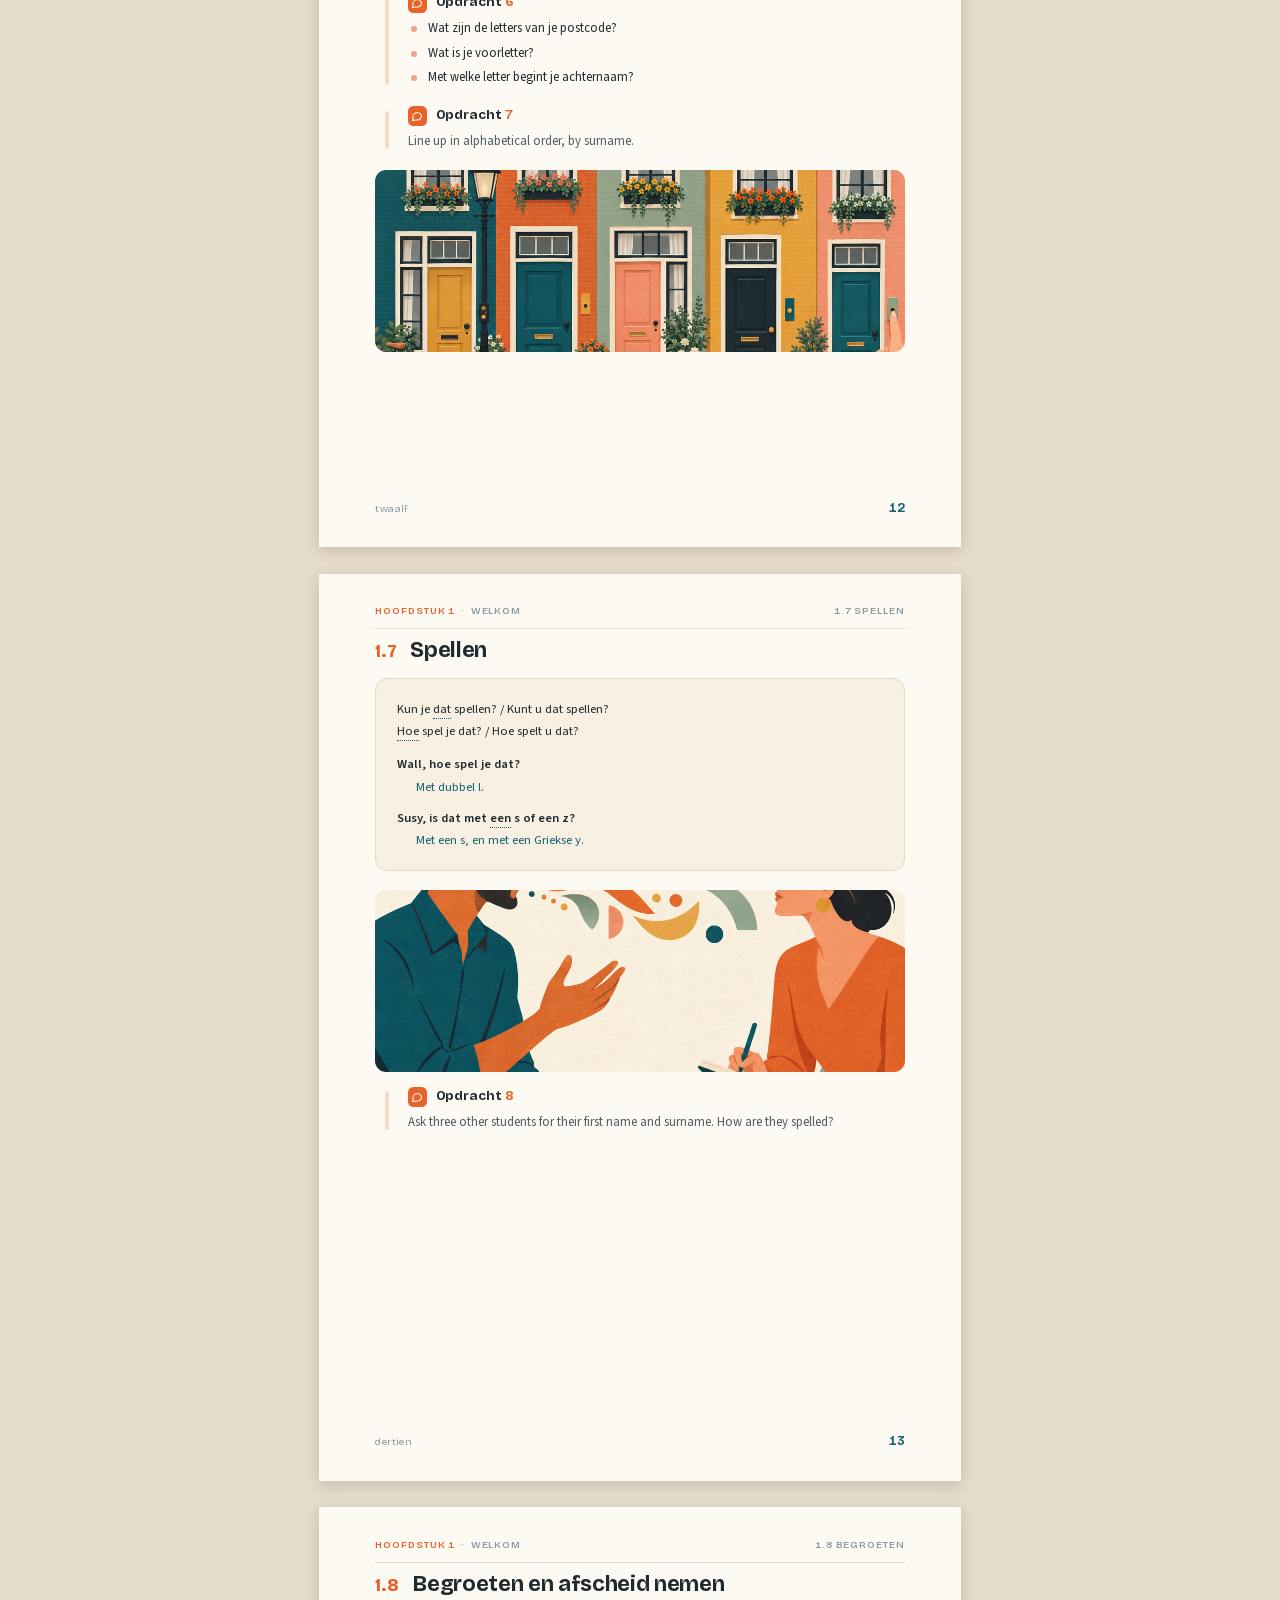
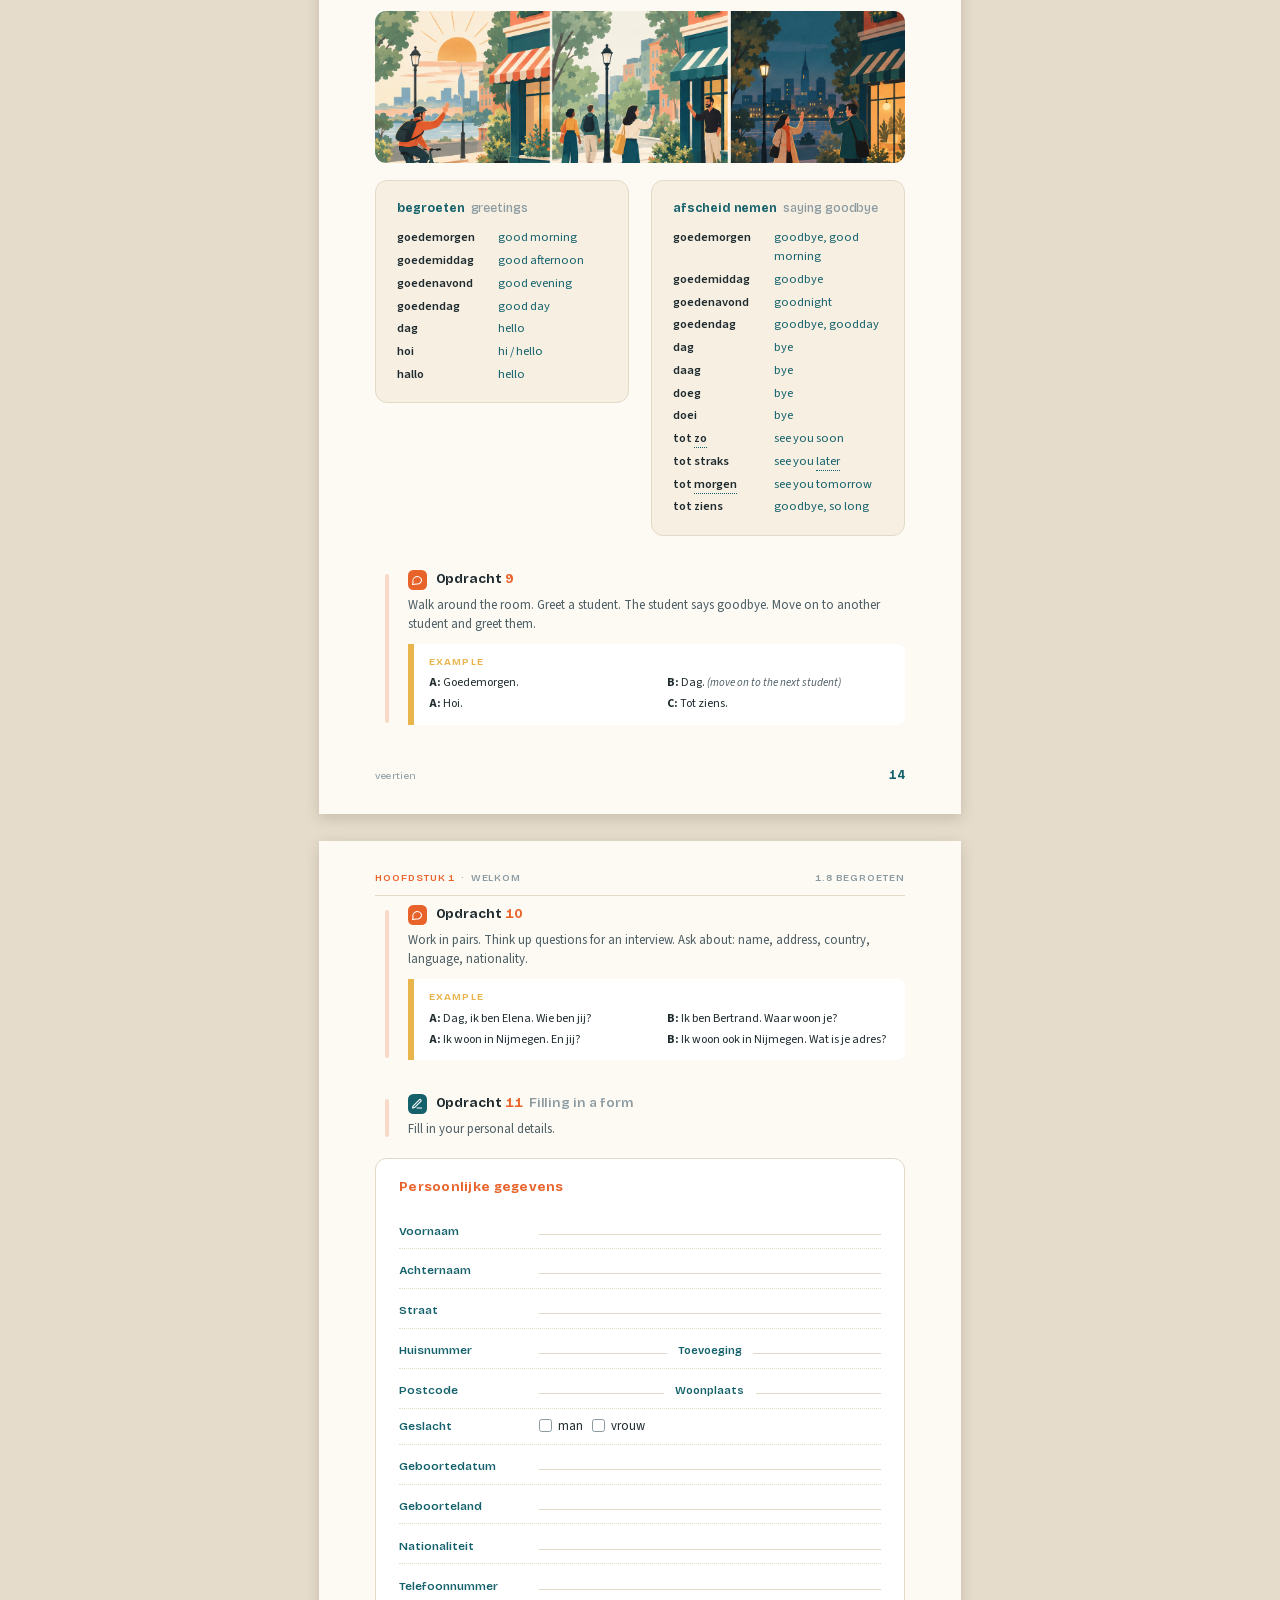
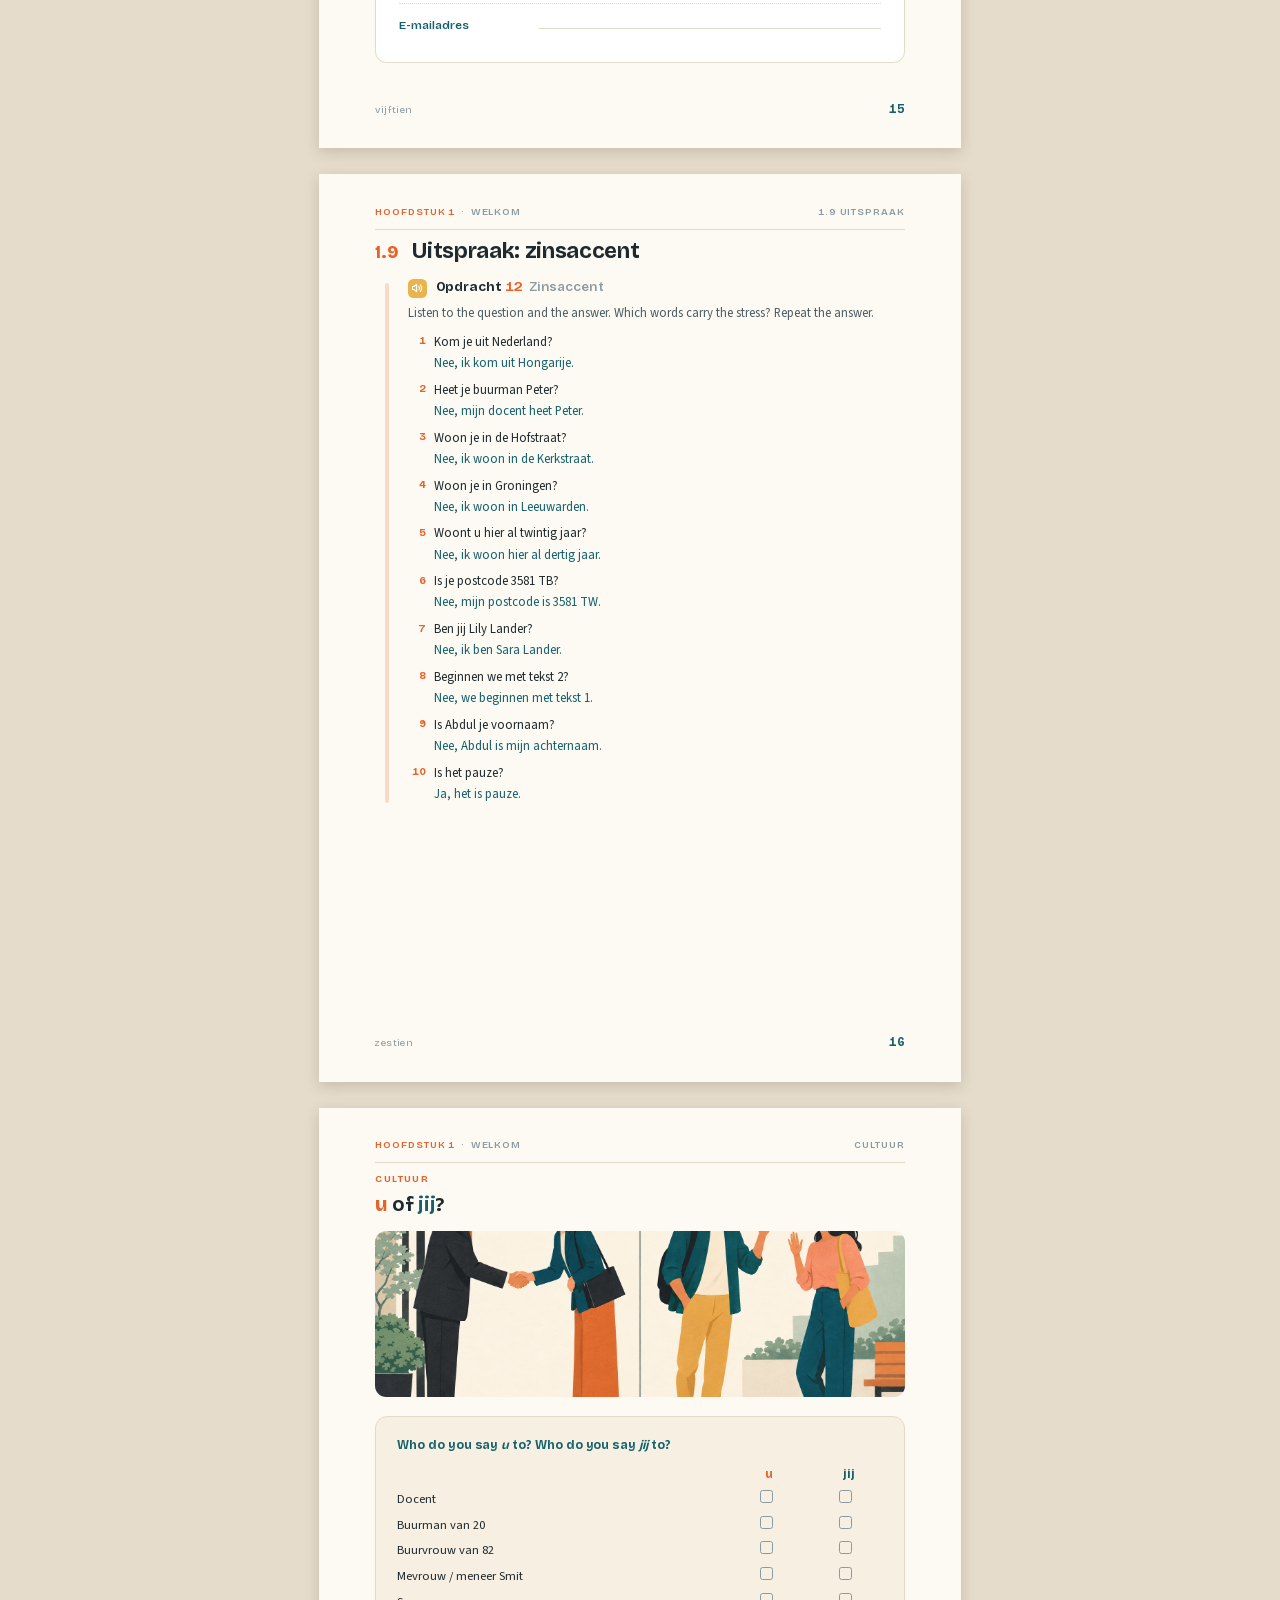
==== commit 874ef52a: "Make silent omissions fail the build; add build.py --compare - Every content.py name must be in cloz" ====
--- a/book/ch01-welcome/index.html
+++ b/book/ch01-welcome/index.html
@@ -175,4 +175,4 @@
     show(g);
   });
 })();
-</script><script type="application/json" id="nl-deck-data">[{"id":"nl1-word-welkom-in","kind":"word","front":"welkom (in)","back":"welcome (to)","dutch":"welkom","chapter":1,"sentence":"Welkom in de cursus Nederlands.","cloze":"______ in de cursus Nederlands.","blank":"Welkom","audio_s":"audio/cards/s-6d1e8ce6cb.mp3","meaning":"Welcome to the Dutch course."},{"id":"nl1-word-goedemorgen","kind":"word","front":"goedemorgen","back":"good morning","dutch":"goedemorgen","chapter":1,"sentence":null,"cloze":null,"blank":null,"audio_s":null,"meaning":null},{"id":"nl1-word-allemaal","kind":"word","front":"allemaal","back":"everyone","dutch":"allemaal","chapter":1,"sentence":null,"cloze":null,"blank":null,"audio_s":null,"meaning":null},{"id":"nl1-word-de-cursus","kind":"word","front":"de cursus","back":"course","dutch":"de cursus","chapter":1,"sentence":"Welkom in de cursus Nederlands.","cloze":"Welkom in ______ Nederlands.","blank":"de cursus","audio_s":"audio/cards/s-6d1e8ce6cb.mp3","meaning":"Welcome to the Dutch course."},{"id":"nl1-word-de","kind":"word","front":"de","back":"the","dutch":"de","chapter":1,"sentence":"Welkom in de cursus Nederlands.","cloze":"Welkom in ______ cursus Nederlands.","blank":"de","audio_s":"audio/cards/s-6d1e8ce6cb.mp3","meaning":"Welcome to the Dutch course."},{"id":"nl1-word-nederlands","kind":"word","front":"Nederlands","back":"Dutch","dutch":"Nederlands","chapter":1,"sentence":"Welkom in de cursus Nederlands.","cloze":"Welkom in de cursus ______.","blank":"Nederlands","audio_s":"audio/cards/s-6d1e8ce6cb.mp3","meaning":"Welcome to the Dutch course."},{"id":"nl1-word-ik","kind":"word","front":"ik","back":"I","dutch":"ik","chapter":1,"sentence":"Ik ben Karin Dijkstra en ik ben jullie docent.","cloze":"______ ben Karin Dijkstra en ik ben jullie docent.","blank":"Ik","audio_s":"audio/cards/s-71e27e09f6.mp3","meaning":"I am Karin Dijkstra and I am your teacher."},{"id":"nl1-word-ben-zijn","kind":"word","front":"ben (zijn)","back":"am / are","dutch":"ben","chapter":1,"sentence":"Ik ben Karin Dijkstra en ik ben jullie docent.","cloze":"Ik ______ Karin Dijkstra en ik ben jullie docent.","blank":"ben","audio_s":"audio/cards/s-71e27e09f6.mp3","meaning":"I am Karin Dijkstra and I am your teacher."},{"id":"nl1-word-en","kind":"word","front":"en","back":"and","dutch":"en","chapter":1,"sentence":"Ik ben Karin Dijkstra en ik ben jullie docent.","cloze":"Ik ben Karin Dijkstra ______ ik ben jullie docent.","blank":"en","audio_s":"audio/cards/s-71e27e09f6.mp3","meaning":"I am Karin Dijkstra and I am your teacher."},{"id":"nl1-word-jullie","kind":"word","front":"jullie","back":"your (plural) / you (plural)","dutch":"jullie","chapter":1,"sentence":"Ik ben Karin Dijkstra en ik ben jullie docent.","cloze":"Ik ben Karin Dijkstra en ik ben ______ docent.","blank":"jullie","audio_s":"audio/cards/s-71e27e09f6.mp3","meaning":"I am Karin Dijkstra and I am your teacher."},{"id":"nl1-word-de-docent","kind":"word","front":"de docent","back":"teacher","dutch":"de docent","chapter":1,"sentence":"Ik ben Karin Dijkstra en ik ben jullie docent.","cloze":"Ik ben Karin Dijkstra en ik ben jullie ______.","blank":"docent","audio_s":"audio/cards/s-71e27e09f6.mp3","meaning":"I am Karin Dijkstra and I am your teacher."},{"id":"nl1-word-docenten-docent","kind":"word","front":"docenten (docent)","back":"teachers","dutch":"docenten","chapter":1,"sentence":"Jullie hebben twee docenten.","cloze":"Jullie hebben twee ______.","blank":"docenten","audio_s":"audio/cards/s-48d3dd9f76.mp3","meaning":"You have two teachers."},{"id":"nl1-word-hebben-hebben","kind":"word","front":"hebben (hebben)","back":"have","dutch":"hebben","chapter":1,"sentence":"Jullie hebben twee docenten.","cloze":"Jullie ______ twee docenten.","blank":"hebben","audio_s":"audio/cards/s-48d3dd9f76.mp3","meaning":"You have two teachers."},{"id":"nl1-word-twee","kind":"word","front":"twee","back":"two","dutch":"twee","chapter":1,"sentence":"Jullie hebben twee docenten.","cloze":"Jullie hebben ______ docenten.","blank":"twee","audio_s":"audio/cards/s-48d3dd9f76.mp3","meaning":"You have two teachers."},{"id":"nl1-word-andere","kind":"word","front":"andere","back":"other","dutch":"andere","chapter":1,"sentence":"De andere docent is Paul de Vries.","cloze":"De ______ docent is Paul de Vries.","blank":"andere","audio_s":"audio/cards/s-291646de0e.mp3","meaning":"The other teacher is Paul de Vries."},{"id":"nl1-word-is-zijn","kind":"word","front":"is (zijn)","back":"is","dutch":"is","chapter":1,"sentence":"De andere docent is Paul de Vries.","cloze":"De andere docent ______ Paul de Vries.","blank":"is","audio_s":"audio/cards/s-291646de0e.mp3","meaning":"The other teacher is Paul de Vries."},{"id":"nl1-word-hij","kind":"word","front":"hij","back":"he","dutch":"hij","chapter":1,"sentence":"Hij geeft twee dagen les en ik drie.","cloze":"______ geeft twee dagen les en ik drie.","blank":"Hij","audio_s":"audio/cards/s-965f32a7e6.mp3","meaning":"He teaches two days and I teach three."},{"id":"nl1-word-geeft-les-lesgeven","kind":"word","front":"geeft les (lesgeven)","back":"teaches","dutch":"geeft les","chapter":1,"sentence":null,"cloze":null,"blank":null,"audio_s":null,"meaning":null},{"id":"nl1-word-dagen-de-dag","kind":"word","front":"dagen (de dag)","back":"days","dutch":"dagen","chapter":1,"sentence":"Hij geeft twee dagen les en ik drie.","cloze":"Hij geeft twee ______ les en ik drie.","blank":"dagen","audio_s":"audio/cards/s-965f32a7e6.mp3","meaning":"He teaches two days and I teach three."},{"id":"nl1-word-drie","kind":"word","front":"drie","back":"three","dutch":"drie","chapter":1,"sentence":"Hij geeft twee dagen les en ik drie.","cloze":"Hij geeft twee dagen les en ik ______.","blank":"drie","audio_s":"audio/cards/s-965f32a7e6.mp3","meaning":"He teaches two days and I teach three."},{"id":"nl1-word-we","kind":"word","front":"we","back":"we","dutch":"we","chapter":1,"sentence":"We beginnen met kennismaken.","cloze":"______ beginnen met kennismaken.","blank":"We","audio_s":"audio/cards/s-69e1e2a97d.mp3","meaning":"We are starting by getting to know each other."},{"id":"nl1-word-beginnen-beginnen","kind":"word","front":"beginnen (beginnen)","back":"begin / start","dutch":"beginnen","chapter":1,"sentence":"We beginnen met kennismaken.","cloze":"We ______ met kennismaken.","blank":"beginnen","audio_s":"audio/cards/s-69e1e2a97d.mp3","meaning":"We are starting by getting to know each other."},{"id":"nl1-word-met","kind":"word","front":"met","back":"with","dutch":"met","chapter":1,"sentence":"We beginnen met kennismaken.","cloze":"We beginnen ______ kennismaken.","blank":"met","audio_s":"audio/cards/s-69e1e2a97d.mp3","meaning":"We are starting by getting to know each other."},{"id":"nl1-word-kennismaken","kind":"word","front":"kennismaken","back":"get to know","dutch":"kennismaken","chapter":1,"sentence":"We beginnen met kennismaken.","cloze":"We beginnen met ______.","blank":"kennismaken","audio_s":"audio/cards/s-69e1e2a97d.mp3","meaning":"We are starting by getting to know each other."},{"id":"nl1-word-wie","kind":"word","front":"wie","back":"who","dutch":"wie","chapter":1,"sentence":"Wie ben jij?","cloze":"______ ben jij?","blank":"Wie","audio_s":"audio/cards/s-151d97ea9f.mp3","meaning":"Who are you?"},{"id":"nl1-word-jij","kind":"word","front":"jij","back":"you","dutch":"jij","chapter":1,"sentence":"Wie ben jij?","cloze":"Wie ben ______?","blank":"jij","audio_s":"audio/cards/s-151d97ea9f.mp3","meaning":"Who are you?"},{"id":"nl1-word-wat","kind":"word","front":"wat","back":"what","dutch":"wat","chapter":1,"sentence":"Wat is jouw naam?","cloze":"______ is jouw naam?","blank":"Wat","audio_s":"audio/cards/s-c0bb9fc136.mp3","meaning":"What is your name?"},{"id":"nl1-word-jouw","kind":"word","front":"jouw","back":"your (singular)","dutch":"jouw","chapter":1,"sentence":"Wat is jouw naam?","cloze":"Wat is ______ naam?","blank":"jouw","audio_s":"audio/cards/s-c0bb9fc136.mp3","meaning":"What is your name?"},{"id":"nl1-word-de-naam","kind":"word","front":"de naam","back":"name","dutch":"de naam","chapter":1,"sentence":"Wat is jouw naam?","cloze":"Wat is jouw ______?","blank":"naam","audio_s":"audio/cards/s-c0bb9fc136.mp3","meaning":"What is your name?"},{"id":"nl1-word-mijn","kind":"word","front":"mijn","back":"my","dutch":"mijn","chapter":1,"sentence":"Mijn naam is Susy.","cloze":"______ naam is Susy.","blank":"Mijn","audio_s":"audio/cards/s-19187bc3bc.mp3","meaning":"My name is Susy."},{"id":"nl1-word-dag","kind":"word","front":"dag","back":"day","dutch":"dag","chapter":1,"sentence":null,"cloze":null,"blank":null,"audio_s":null,"meaning":null},{"id":"nl1-word-je","kind":"word","front":"je","back":"your (singular)","dutch":"je","chapter":1,"sentence":"Susy is je voornaam.","cloze":"Susy is ______ voornaam.","blank":"je","audio_s":"audio/cards/s-e1d30826c6.mp3","meaning":"Susy is your first name."},{"id":"nl1-word-de-voornaam","kind":"word","front":"de voornaam","back":"first name","dutch":"de voornaam","chapter":1,"sentence":"Susy is je voornaam.","cloze":"Susy is je ______.","blank":"voornaam","audio_s":"audio/cards/s-e1d30826c6.mp3","meaning":"Susy is your first name."},{"id":"nl1-word-de-achternaam","kind":"word","front":"de achternaam","back":"surname","dutch":"de achternaam","chapter":1,"sentence":"En wat is je achternaam?","cloze":"En wat is je ______?","blank":"achternaam","audio_s":"audio/cards/s-49a491b3ea.mp3","meaning":"And what is your surname?"},{"id":"nl1-word-uit","kind":"word","front":"uit","back":"from","dutch":"uit","chapter":1,"sentence":"Uit welk land kom je?","cloze":"______ welk land kom je?","blank":"Uit","audio_s":"audio/cards/s-6a9f6b934f.mp3","meaning":"Which country do you come from?"},{"id":"nl1-word-welk","kind":"word","front":"welk","back":"which","dutch":"welk","chapter":1,"sentence":"Uit welk land kom je?","cloze":"Uit ______ land kom je?","blank":"welk","audio_s":"audio/cards/s-6a9f6b934f.mp3","meaning":"Which country do you come from?"},{"id":"nl1-word-het-land","kind":"word","front":"het land","back":"country","dutch":"het land","chapter":1,"sentence":"Uit welk land kom je?","cloze":"Uit welk ______ kom je?","blank":"land","audio_s":"audio/cards/s-6a9f6b934f.mp3","meaning":"Which country do you come from?"},{"id":"nl1-word-engeland","kind":"word","front":"Engeland","back":"England","dutch":"Engeland","chapter":1,"sentence":"Ik kom uit Engeland.","cloze":"Ik kom uit ______.","blank":"Engeland","audio_s":"audio/cards/s-c7dc4df44f.mp3","meaning":"I come from England."},{"id":"nl1-word-kom-komen","kind":"word","front":"kom (komen)","back":"come","dutch":"kom","chapter":1,"sentence":"Uit welk land kom je?","cloze":"Uit welk land ______ je?","blank":"kom","audio_s":"audio/cards/s-6a9f6b934f.mp3","meaning":"Which country do you come from?"},{"id":"nl1-word-de-buurman","kind":"word","front":"de buurman","back":"neighbour","dutch":"de buurman","chapter":1,"sentence":"De buurman van Susy: Wie ben jij?","cloze":"______ van Susy: Wie ben jij?","blank":"De buurman","audio_s":"audio/cards/s-e43c9b449f.mp3","meaning":"Susy's neighbour: Who are you?"},{"id":"nl1-word-van","kind":"word","front":"van","back":"of","dutch":"van","chapter":1,"sentence":"De buurman van Susy: Wie ben jij?","cloze":"De buurman ______ Susy: Wie ben jij?","blank":"van","audio_s":"audio/cards/s-e43c9b449f.mp3","meaning":"Susy's neighbour: Who are you?"},{"id":"nl1-word-hoe","kind":"word","front":"hoe","back":"how (what)","dutch":"hoe","chapter":1,"sentence":"Hoe heet jij?","cloze":"______ heet jij?","blank":"Hoe","audio_s":"audio/cards/s-0b461c29c2.mp3","meaning":"What is your name?"},{"id":"nl1-word-hoe-heet-jij","kind":"word","front":"hoe heet jij?","back":"what’s your name?","dutch":"hoe heet jij","chapter":1,"sentence":null,"cloze":null,"blank":null,"audio_s":null,"meaning":null},{"id":"nl1-word-heet-heten","kind":"word","front":"heet (heten)","back":"is called","dutch":"heet","chapter":1,"sentence":"Hoe heet jij?","cloze":"Hoe ______ jij?","blank":"heet","audio_s":"audio/cards/s-0b461c29c2.mp3","meaning":"What is your name?"},{"id":"nl1-word-waar","kind":"word","front":"waar","back":"where","dutch":"waar","chapter":1,"sentence":"En waar kom je vandaan?","cloze":"En ______ kom je vandaan?","blank":"waar","audio_s":"audio/cards/s-fa08360ed6.mp3","meaning":"And where are you from?"},{"id":"nl1-word-china","kind":"word","front":"China","back":"China","dutch":"China","chapter":1,"sentence":"Ik kom uit China.","cloze":"Ik kom uit ______.","blank":"China","audio_s":"audio/cards/s-bd1a05134f.mp3","meaning":"I come from China."},{"id":"nl1-word-woon-wonen","kind":"word","front":"woon (wonen)","back":"live","dutch":"woon","chapter":1,"sentence":"Waar woon je?","cloze":"Waar ______ je?","blank":"woon","audio_s":"audio/cards/s-1ac5d5a6a2.mp3","meaning":"Where do you live?"},{"id":"nl1-word-nu","kind":"word","front":"nu","back":"now","dutch":"nu","chapter":1,"sentence":"Ik woon nu in Utrecht.","cloze":"Ik woon ______ in Utrecht.","blank":"nu","audio_s":"audio/cards/s-fd86a0984d.mp3","meaning":"I live in Utrecht now."},{"id":"nl1-word-het-adres","kind":"word","front":"het adres","back":"address","dutch":"het adres","chapter":1,"sentence":"Wat is je adres?","cloze":"Wat is je ______?","blank":"adres","audio_s":"audio/cards/s-65aa381995.mp3","meaning":"What is your address?"},{"id":"nl1-word-het-nummer","kind":"word","front":"het nummer","back":"number","dutch":"het nummer","chapter":1,"sentence":"Op welk nummer?","cloze":"Op welk ______?","blank":"nummer","audio_s":"audio/cards/s-d4dcf6d3f2.mp3","meaning":"At what number?"},{"id":"nl1-word-het-antwoord","kind":"word","front":"het antwoord","back":"answer","dutch":"het antwoord","chapter":1,"sentence":"Wat is je antwoord?","cloze":"Wat is je ______?","blank":"antwoord","audio_s":"audio/cards/s-254dd5c2be.mp3","meaning":"What is your answer?"},{"id":"nl1-word-nee","kind":"word","front":"nee","back":"no","dutch":"nee","chapter":1,"sentence":"Nee, op 22.","cloze":"______, op 22.","blank":"Nee","audio_s":"audio/cards/s-f6b9439dc2.mp3","meaning":"No, at number 22."},{"id":"nl1-word-de-postcode","kind":"word","front":"de postcode","back":"postal code","dutch":"de postcode","chapter":1,"sentence":"En mijn postcode is 3581 TW in Utrecht.","cloze":"En mijn ______ is 3581 TW in Utrecht.","blank":"postcode","audio_s":"audio/cards/s-00d9096688.mp3","meaning":"And my postcode is 3581 TW in Utrecht."},{"id":"nl1-word-u","kind":"word","front":"u","back":"you","dutch":"u","chapter":1,"sentence":"En u, mevrouw?","cloze":"En ______, mevrouw?","blank":"u","audio_s":"audio/cards/s-48dad400a3.mp3","meaning":"And you, madam?"},{"id":"nl1-word-mevrouw","kind":"word","front":"mevrouw","back":"Ms / Mrs","dutch":"mevrouw","chapter":1,"sentence":"En u, mevrouw?","cloze":"En u, ______?","blank":"mevrouw","audio_s":"audio/cards/s-48dad400a3.mp3","meaning":"And you, madam?"},{"id":"nl1-word-woont-wonen","kind":"word","front":"woont (wonen)","back":"live","dutch":"woont","chapter":1,"sentence":"Woont u ook in Utrecht?","cloze":"______ u ook in Utrecht?","blank":"Woont","audio_s":"audio/cards/s-1de357b1c4.mp3","meaning":"Do you live in Utrecht too?"},{"id":"nl1-word-ook","kind":"word","front":"ook","back":"also","dutch":"ook","chapter":1,"sentence":"Woont u ook in Utrecht?","cloze":"Woont u ______ in Utrecht?","blank":"ook","audio_s":"audio/cards/s-1de357b1c4.mp3","meaning":"Do you live in Utrecht too?"},{"id":"nl1-word-in","kind":"word","front":"in","back":"in","dutch":"in","chapter":1,"sentence":"Welkom in de cursus Nederlands.","cloze":"Welkom ______ de cursus Nederlands.","blank":"in","audio_s":"audio/cards/s-6d1e8ce6cb.mp3","meaning":"Welcome to the Dutch course."},{"id":"nl1-word-zeg-zeggen","kind":"word","front":"zeg (zeggen)","back":"call (say)","dutch":"zeg","chapter":1,"sentence":"Zeg maar jij, hoor.","cloze":"______ maar jij, hoor.","blank":"Zeg","audio_s":"audio/cards/s-7b49dd41f7.mp3","meaning":"Just say 'jij' to me (the informal you)."},{"id":"nl1-word-maar","kind":"word","front":"maar","back":"but (just)","dutch":"maar","chapter":1,"sentence":"Zeg maar jij, hoor.","cloze":"Zeg ______ jij, hoor.","blank":"maar","audio_s":"audio/cards/s-7b49dd41f7.mp3","meaning":"Just say 'jij' to me (the informal you)."},{"id":"nl1-word-hoor","kind":"word","front":"hoor","back":"(for friendliness, usually not translated)","dutch":"hoor","chapter":1,"sentence":"Zeg maar jij, hoor.","cloze":"Zeg maar jij, ______.","blank":"hoor","audio_s":"audio/cards/s-7b49dd41f7.mp3","meaning":"Just say 'jij' to me (the informal you)."},{"id":"nl1-word-ja","kind":"word","front":"ja","back":"yes","dutch":"ja","chapter":1,"sentence":"Ja, ik woon hier al twintig jaar.","cloze":"______, ik woon hier al twintig jaar.","blank":"Ja","audio_s":"audio/cards/s-f8fcc85861.mp3","meaning":"Yes, I have been living here for twenty years."},{"id":"nl1-word-hier","kind":"word","front":"hier","back":"here","dutch":"hier","chapter":1,"sentence":"Ja, ik woon hier al twintig jaar.","cloze":"Ja, ik woon ______ al twintig jaar.","blank":"hier","audio_s":"audio/cards/s-f8fcc85861.mp3","meaning":"Yes, I have been living here for twenty years."},{"id":"nl1-word-al","kind":"word","front":"al","back":"already","dutch":"al","chapter":1,"sentence":"Ja, ik woon hier al twintig jaar.","cloze":"Ja, ik woon hier ______ twintig jaar.","blank":"al","audio_s":"audio/cards/s-f8fcc85861.mp3","meaning":"Yes, I have been living here for twenty years."},{"id":"nl1-word-twintig","kind":"word","front":"twintig","back":"twenty","dutch":"twintig","chapter":1,"sentence":"Ja, ik woon hier al twintig jaar.","cloze":"Ja, ik woon hier al ______ jaar.","blank":"twintig","audio_s":"audio/cards/s-f8fcc85861.mp3","meaning":"Yes, I have been living here for twenty years."},{"id":"nl1-word-het-jaar","kind":"word","front":"het jaar","back":"year","dutch":"het jaar","chapter":1,"sentence":"Ja, ik woon hier al twintig jaar.","cloze":"Ja, ik woon hier al twintig ______.","blank":"jaar","audio_s":"audio/cards/s-f8fcc85861.mp3","meaning":"Yes, I have been living here for twenty years."},{"id":"nl1-word-gaan-verder-verdergaan","kind":"word","front":"gaan verder (verdergaan)","back":"go on (continue)","dutch":"gaan verder","chapter":1,"sentence":"Oké, we gaan verder met de les.","cloze":"Oké, we ______ met de les.","blank":"gaan verder","audio_s":"audio/cards/s-7f971d8a99.mp3","meaning":"Okay, we are going to carry on with the lesson."},{"id":"nl1-word-de-les","kind":"word","front":"de les","back":"lesson","dutch":"de les","chapter":1,"sentence":"Hij geeft twee dagen les en ik drie.","cloze":"Hij geeft twee dagen ______ en ik drie.","blank":"les","audio_s":"audio/cards/s-965f32a7e6.mp3","meaning":"He teaches two days and I teach three."},{"id":"nl1-word-heeft-hebben","kind":"word","front":"heeft (hebben)","back":"has","dutch":"heeft","chapter":1,"sentence":"Heeft iedereen het boek?","cloze":"______ iedereen het boek?","blank":"Heeft","audio_s":"audio/cards/s-8416d58179.mp3","meaning":"Does everyone have the book?"},{"id":"nl1-word-iedereen","kind":"word","front":"iedereen","back":"everyone","dutch":"iedereen","chapter":1,"sentence":"Heeft iedereen het boek?","cloze":"Heeft ______ het boek?","blank":"iedereen","audio_s":"audio/cards/s-8416d58179.mp3","meaning":"Does everyone have the book?"},{"id":"nl1-word-het-boek","kind":"word","front":"het boek","back":"book","dutch":"het boek","chapter":1,"sentence":"Heeft iedereen het boek?","cloze":"Heeft iedereen ______?","blank":"het boek","audio_s":"audio/cards/s-8416d58179.mp3","meaning":"Does everyone have the book?"},{"id":"nl1-word-het","kind":"word","front":"het","back":"the","dutch":"het","chapter":1,"sentence":"Heeft iedereen het boek?","cloze":"Heeft iedereen ______ boek?","blank":"het","audio_s":"audio/cards/s-8416d58179.mp3","meaning":"Does everyone have the book?"},{"id":"nl1-word-de-tekst","kind":"word","front":"de tekst","back":"text","dutch":"de tekst","chapter":1,"sentence":"We beginnen met tekst 1 op bladzijde 8.","cloze":"We beginnen met ______ 1 op bladzijde 8.","blank":"tekst","audio_s":"audio/cards/s-829c2a585c.mp3","meaning":"We are starting with text 1 on page 8."},{"id":"nl1-word-een","kind":"word","front":"één","back":"one","dutch":"één","chapter":1,"sentence":null,"cloze":null,"blank":null,"audio_s":null,"meaning":null},{"id":"nl1-word-op","kind":"word","front":"op","back":"on","dutch":"op","chapter":1,"sentence":"Op welk nummer?","cloze":"______ welk nummer?","blank":"Op","audio_s":"audio/cards/s-d4dcf6d3f2.mp3","meaning":"At what number?"},{"id":"nl1-word-de-bladzijde","kind":"word","front":"de bladzijde","back":"page","dutch":"de bladzijde","chapter":1,"sentence":"We beginnen met tekst 1 op bladzijde 8.","cloze":"We beginnen met tekst 1 op ______ 8.","blank":"bladzijde","audio_s":"audio/cards/s-829c2a585c.mp3","meaning":"We are starting with text 1 on page 8."},{"id":"nl1-word-acht","kind":"word","front":"acht","back":"eight","dutch":"acht","chapter":1,"sentence":null,"cloze":null,"blank":null,"audio_s":null,"meaning":null},{"id":"nl1-word-luisteren","kind":"word","front":"luisteren","back":"listen","dutch":"luisteren","chapter":1,"sentence":"We gaan naar de tekst luisteren.","cloze":"We gaan naar de tekst ______.","blank":"luisteren","audio_s":"audio/cards/s-997978f276.mp3","meaning":"We are going to listen to the text."},{"id":"nl1-word-naar","kind":"word","front":"naar","back":"to","dutch":"naar","chapter":1,"sentence":"We gaan naar de tekst luisteren.","cloze":"We gaan ______ de tekst luisteren.","blank":"naar","audio_s":"audio/cards/s-997978f276.mp3","meaning":"We are going to listen to the text."},{"id":"nl1-word-lezen","kind":"word","front":"lezen","back":"read","dutch":"lezen","chapter":1,"sentence":"We gaan de tekst ook lezen.","cloze":"We gaan de tekst ook ______.","blank":"lezen","audio_s":"audio/cards/s-b1fde29467.mp3","meaning":"We are going to read the text as well."},{"id":"nl1-word-stoppen-stoppen","kind":"word","front":"stoppen (stoppen)","back":"stop","dutch":"stoppen","chapter":1,"sentence":null,"cloze":null,"blank":null,"audio_s":null,"meaning":null},{"id":"nl1-word-even","kind":"word","front":"even","back":"for a moment","dutch":"even","chapter":1,"sentence":null,"cloze":null,"blank":null,"audio_s":null,"meaning":null},{"id":"nl1-word-het-is","kind":"word","front":"het is","back":"it is","dutch":"het is","chapter":1,"sentence":"De andere docent is Paul de Vries.","cloze":"De andere docent ______ Paul de Vries.","blank":"is","audio_s":"audio/cards/s-291646de0e.mp3","meaning":"The other teacher is Paul de Vries."},{"id":"nl1-word-de-pauze","kind":"word","front":"de pauze","back":"break","dutch":"de pauze","chapter":1,"sentence":null,"cloze":null,"blank":null,"audio_s":null,"meaning":null},{"id":"nl1-word-tot-straks","kind":"word","front":"tot straks","back":"see you later","dutch":"tot straks","chapter":1,"sentence":null,"cloze":null,"blank":null,"audio_s":null,"meaning":null},{"id":"nl1-word-straks","kind":"word","front":"straks","back":"soon / later","dutch":"straks","chapter":1,"sentence":null,"cloze":null,"blank":null,"audio_s":null,"meaning":null}]</script><script src="../shared/flashcards.js" defer></script><script type="application/json" id="nl-answers-data">{"2":"1 Hij &ndash; 2 jij / je &ndash; 3 Hij &ndash; 4 jullie &ndash; 5 ik &ndash; 6 u &ndash; 7 Zij / Ze &ndash; 8 Zij / Ze &ndash; 9 jij, jij / je &ndash; 10 Je / U, je / u","3":"1 Hebben &ndash; 2 gaan &ndash; 3 Luistert &ndash; 4 Geeft &ndash; 5 komt &ndash; 6 heeft &ndash; 7 stoppen &ndash; 8 Ga &ndash; 9 komen &ndash; 10 begint &ndash; 11 wonen &ndash; 12 is"}</script><script src="../shared/answers.js" defer></script>+</script><script type="application/json" id="nl-deck-data">[{"id":"nl1-word-welkom-in","kind":"word","front":"welkom (in)","back":"welcome (to)","dutch":"welkom","chapter":1,"sentence":"Welkom in de cursus Nederlands.","cloze":"______ in de cursus Nederlands.","blank":"Welkom","audio_s":"audio/cards/s-6d1e8ce6cb.mp3","meaning":"Welcome to the Dutch course."},{"id":"nl1-word-goedemorgen","kind":"word","front":"goedemorgen","back":"good morning","dutch":"goedemorgen","chapter":1,"sentence":null,"cloze":null,"blank":null,"audio_s":null,"meaning":null},{"id":"nl1-word-allemaal","kind":"word","front":"allemaal","back":"everyone","dutch":"allemaal","chapter":1,"sentence":null,"cloze":null,"blank":null,"audio_s":null,"meaning":null},{"id":"nl1-word-de-cursus","kind":"word","front":"de cursus","back":"course","dutch":"de cursus","chapter":1,"sentence":"Welkom in de cursus Nederlands.","cloze":"Welkom in ______ Nederlands.","blank":"de cursus","audio_s":"audio/cards/s-6d1e8ce6cb.mp3","meaning":"Welcome to the Dutch course."},{"id":"nl1-word-de","kind":"word","front":"de","back":"the","dutch":"de","chapter":1,"sentence":"Welkom in de cursus Nederlands.","cloze":"Welkom in ______ cursus Nederlands.","blank":"de","audio_s":"audio/cards/s-6d1e8ce6cb.mp3","meaning":"Welcome to the Dutch course."},{"id":"nl1-word-nederlands","kind":"word","front":"Nederlands","back":"Dutch","dutch":"Nederlands","chapter":1,"sentence":"Welkom in de cursus Nederlands.","cloze":"Welkom in de cursus ______.","blank":"Nederlands","audio_s":"audio/cards/s-6d1e8ce6cb.mp3","meaning":"Welcome to the Dutch course."},{"id":"nl1-word-ik","kind":"word","front":"ik","back":"I","dutch":"ik","chapter":1,"sentence":"Ik ben Karin Dijkstra en ik ben jullie docent.","cloze":"______ ben Karin Dijkstra en ik ben jullie docent.","blank":"Ik","audio_s":"audio/cards/s-71e27e09f6.mp3","meaning":"I am Karin Dijkstra and I am your teacher."},{"id":"nl1-word-ben-zijn","kind":"word","front":"ben (zijn)","back":"am / are","dutch":"ben","chapter":1,"sentence":"Ik ben Karin Dijkstra en ik ben jullie docent.","cloze":"Ik ______ Karin Dijkstra en ik ben jullie docent.","blank":"ben","audio_s":"audio/cards/s-71e27e09f6.mp3","meaning":"I am Karin Dijkstra and I am your teacher."},{"id":"nl1-word-en","kind":"word","front":"en","back":"and","dutch":"en","chapter":1,"sentence":"Ik ben Karin Dijkstra en ik ben jullie docent.","cloze":"Ik ben Karin Dijkstra ______ ik ben jullie docent.","blank":"en","audio_s":"audio/cards/s-71e27e09f6.mp3","meaning":"I am Karin Dijkstra and I am your teacher."},{"id":"nl1-word-jullie","kind":"word","front":"jullie","back":"your (plural) / you (plural)","dutch":"jullie","chapter":1,"sentence":"Ik ben Karin Dijkstra en ik ben jullie docent.","cloze":"Ik ben Karin Dijkstra en ik ben ______ docent.","blank":"jullie","audio_s":"audio/cards/s-71e27e09f6.mp3","meaning":"I am Karin Dijkstra and I am your teacher."},{"id":"nl1-word-de-docent","kind":"word","front":"de docent","back":"teacher","dutch":"de docent","chapter":1,"sentence":"Ik ben Karin Dijkstra en ik ben jullie docent.","cloze":"Ik ben Karin Dijkstra en ik ben jullie ______.","blank":"docent","audio_s":"audio/cards/s-71e27e09f6.mp3","meaning":"I am Karin Dijkstra and I am your teacher."},{"id":"nl1-word-docenten-docent","kind":"word","front":"docenten (docent)","back":"teachers","dutch":"docenten","chapter":1,"sentence":"Jullie hebben twee docenten.","cloze":"Jullie hebben twee ______.","blank":"docenten","audio_s":"audio/cards/s-48d3dd9f76.mp3","meaning":"You have two teachers."},{"id":"nl1-word-hebben-hebben","kind":"word","front":"hebben (hebben)","back":"have","dutch":"hebben","chapter":1,"sentence":"Jullie hebben twee docenten.","cloze":"Jullie ______ twee docenten.","blank":"hebben","audio_s":"audio/cards/s-48d3dd9f76.mp3","meaning":"You have two teachers."},{"id":"nl1-word-twee","kind":"word","front":"twee","back":"two","dutch":"twee","chapter":1,"sentence":"Jullie hebben twee docenten.","cloze":"Jullie hebben ______ docenten.","blank":"twee","audio_s":"audio/cards/s-48d3dd9f76.mp3","meaning":"You have two teachers."},{"id":"nl1-word-andere","kind":"word","front":"andere","back":"other","dutch":"andere","chapter":1,"sentence":"De andere docent is Paul de Vries.","cloze":"De ______ docent is Paul de Vries.","blank":"andere","audio_s":"audio/cards/s-291646de0e.mp3","meaning":"The other teacher is Paul de Vries."},{"id":"nl1-word-is-zijn","kind":"word","front":"is (zijn)","back":"is","dutch":"is","chapter":1,"sentence":"De andere docent is Paul de Vries.","cloze":"De andere docent ______ Paul de Vries.","blank":"is","audio_s":"audio/cards/s-291646de0e.mp3","meaning":"The other teacher is Paul de Vries."},{"id":"nl1-word-hij","kind":"word","front":"hij","back":"he","dutch":"hij","chapter":1,"sentence":"Hij geeft twee dagen les en ik drie.","cloze":"______ geeft twee dagen les en ik drie.","blank":"Hij","audio_s":"audio/cards/s-965f32a7e6.mp3","meaning":"He teaches two days and I teach three."},{"id":"nl1-word-geeft-les-lesgeven","kind":"word","front":"geeft les (lesgeven)","back":"teaches","dutch":"geeft les","chapter":1,"sentence":null,"cloze":null,"blank":null,"audio_s":null,"meaning":null},{"id":"nl1-word-dagen-de-dag","kind":"word","front":"dagen (de dag)","back":"days","dutch":"dagen","chapter":1,"sentence":"Hij geeft twee dagen les en ik drie.","cloze":"Hij geeft twee ______ les en ik drie.","blank":"dagen","audio_s":"audio/cards/s-965f32a7e6.mp3","meaning":"He teaches two days and I teach three."},{"id":"nl1-word-drie","kind":"word","front":"drie","back":"three","dutch":"drie","chapter":1,"sentence":"Hij geeft twee dagen les en ik drie.","cloze":"Hij geeft twee dagen les en ik ______.","blank":"drie","audio_s":"audio/cards/s-965f32a7e6.mp3","meaning":"He teaches two days and I teach three."},{"id":"nl1-word-we","kind":"word","front":"we","back":"we","dutch":"we","chapter":1,"sentence":"We beginnen met kennismaken.","cloze":"______ beginnen met kennismaken.","blank":"We","audio_s":"audio/cards/s-69e1e2a97d.mp3","meaning":"We are starting by getting to know each other."},{"id":"nl1-word-beginnen-beginnen","kind":"word","front":"beginnen (beginnen)","back":"begin / start","dutch":"beginnen","chapter":1,"sentence":"We beginnen met kennismaken.","cloze":"We ______ met kennismaken.","blank":"beginnen","audio_s":"audio/cards/s-69e1e2a97d.mp3","meaning":"We are starting by getting to know each other."},{"id":"nl1-word-met","kind":"word","front":"met","back":"with","dutch":"met","chapter":1,"sentence":"We beginnen met kennismaken.","cloze":"We beginnen ______ kennismaken.","blank":"met","audio_s":"audio/cards/s-69e1e2a97d.mp3","meaning":"We are starting by getting to know each other."},{"id":"nl1-word-kennismaken","kind":"word","front":"kennismaken","back":"get to know","dutch":"kennismaken","chapter":1,"sentence":"We beginnen met kennismaken.","cloze":"We beginnen met ______.","blank":"kennismaken","audio_s":"audio/cards/s-69e1e2a97d.mp3","meaning":"We are starting by getting to know each other."},{"id":"nl1-word-wie","kind":"word","front":"wie","back":"who","dutch":"wie","chapter":1,"sentence":"Wie ben jij?","cloze":"______ ben jij?","blank":"Wie","audio_s":"audio/cards/s-151d97ea9f.mp3","meaning":"Who are you?"},{"id":"nl1-word-jij","kind":"word","front":"jij","back":"you","dutch":"jij","chapter":1,"sentence":"Wie ben jij?","cloze":"Wie ben ______?","blank":"jij","audio_s":"audio/cards/s-151d97ea9f.mp3","meaning":"Who are you?"},{"id":"nl1-word-wat","kind":"word","front":"wat","back":"what","dutch":"wat","chapter":1,"sentence":"Wat is jouw naam?","cloze":"______ is jouw naam?","blank":"Wat","audio_s":"audio/cards/s-c0bb9fc136.mp3","meaning":"What is your name?"},{"id":"nl1-word-jouw","kind":"word","front":"jouw","back":"your (singular)","dutch":"jouw","chapter":1,"sentence":"Wat is jouw naam?","cloze":"Wat is ______ naam?","blank":"jouw","audio_s":"audio/cards/s-c0bb9fc136.mp3","meaning":"What is your name?"},{"id":"nl1-word-de-naam","kind":"word","front":"de naam","back":"name","dutch":"de naam","chapter":1,"sentence":"Wat is jouw naam?","cloze":"Wat is jouw ______?","blank":"naam","audio_s":"audio/cards/s-c0bb9fc136.mp3","meaning":"What is your name?"},{"id":"nl1-word-mijn","kind":"word","front":"mijn","back":"my","dutch":"mijn","chapter":1,"sentence":"Mijn naam is Susy.","cloze":"______ naam is Susy.","blank":"Mijn","audio_s":"audio/cards/s-19187bc3bc.mp3","meaning":"My name is Susy."},{"id":"nl1-word-dag","kind":"word","front":"dag","back":"day","dutch":"dag","chapter":1,"sentence":null,"cloze":null,"blank":null,"audio_s":null,"meaning":null},{"id":"nl1-word-je","kind":"word","front":"je","back":"your (singular)","dutch":"je","chapter":1,"sentence":"Susy is je voornaam.","cloze":"Susy is ______ voornaam.","blank":"je","audio_s":"audio/cards/s-e1d30826c6.mp3","meaning":"Susy is your first name."},{"id":"nl1-word-de-voornaam","kind":"word","front":"de voornaam","back":"first name","dutch":"de voornaam","chapter":1,"sentence":"Susy is je voornaam.","cloze":"Susy is je ______.","blank":"voornaam","audio_s":"audio/cards/s-e1d30826c6.mp3","meaning":"Susy is your first name."},{"id":"nl1-word-de-achternaam","kind":"word","front":"de achternaam","back":"surname","dutch":"de achternaam","chapter":1,"sentence":"En wat is je achternaam?","cloze":"En wat is je ______?","blank":"achternaam","audio_s":"audio/cards/s-49a491b3ea.mp3","meaning":"And what is your surname?"},{"id":"nl1-word-uit","kind":"word","front":"uit","back":"from","dutch":"uit","chapter":1,"sentence":"Uit welk land kom je?","cloze":"______ welk land kom je?","blank":"Uit","audio_s":"audio/cards/s-6a9f6b934f.mp3","meaning":"Which country do you come from?"},{"id":"nl1-word-welk","kind":"word","front":"welk","back":"which","dutch":"welk","chapter":1,"sentence":"Uit welk land kom je?","cloze":"Uit ______ land kom je?","blank":"welk","audio_s":"audio/cards/s-6a9f6b934f.mp3","meaning":"Which country do you come from?"},{"id":"nl1-word-het-land","kind":"word","front":"het land","back":"country","dutch":"het land","chapter":1,"sentence":"Uit welk land kom je?","cloze":"Uit welk ______ kom je?","blank":"land","audio_s":"audio/cards/s-6a9f6b934f.mp3","meaning":"Which country do you come from?"},{"id":"nl1-word-engeland","kind":"word","front":"Engeland","back":"England","dutch":"Engeland","chapter":1,"sentence":"Ik kom uit Engeland.","cloze":"Ik kom uit ______.","blank":"Engeland","audio_s":"audio/cards/s-c7dc4df44f.mp3","meaning":"I come from England."},{"id":"nl1-word-kom-komen","kind":"word","front":"kom (komen)","back":"come","dutch":"kom","chapter":1,"sentence":"Uit welk land kom je?","cloze":"Uit welk land ______ je?","blank":"kom","audio_s":"audio/cards/s-6a9f6b934f.mp3","meaning":"Which country do you come from?"},{"id":"nl1-word-de-buurman","kind":"word","front":"de buurman","back":"neighbour","dutch":"de buurman","chapter":1,"sentence":"De buurman van Susy: Wie ben jij?","cloze":"______ van Susy: Wie ben jij?","blank":"De buurman","audio_s":"audio/cards/s-e43c9b449f.mp3","meaning":"Susy's neighbour: Who are you?"},{"id":"nl1-word-van","kind":"word","front":"van","back":"of","dutch":"van","chapter":1,"sentence":"De buurman van Susy: Wie ben jij?","cloze":"De buurman ______ Susy: Wie ben jij?","blank":"van","audio_s":"audio/cards/s-e43c9b449f.mp3","meaning":"Susy's neighbour: Who are you?"},{"id":"nl1-word-hoe","kind":"word","front":"hoe","back":"how (what)","dutch":"hoe","chapter":1,"sentence":"Hoe heet jij?","cloze":"______ heet jij?","blank":"Hoe","audio_s":"audio/cards/s-0b461c29c2.mp3","meaning":"What is your name?"},{"id":"nl1-word-hoe-heet-jij","kind":"word","front":"hoe heet jij?","back":"what’s your name?","dutch":"hoe heet jij","chapter":1,"sentence":null,"cloze":null,"blank":null,"audio_s":null,"meaning":null},{"id":"nl1-word-heet-heten","kind":"word","front":"heet (heten)","back":"is called","dutch":"heet","chapter":1,"sentence":"Hoe heet jij?","cloze":"Hoe ______ jij?","blank":"heet","audio_s":"audio/cards/s-0b461c29c2.mp3","meaning":"What is your name?"},{"id":"nl1-word-waar","kind":"word","front":"waar","back":"where","dutch":"waar","chapter":1,"sentence":"En waar kom je vandaan?","cloze":"En ______ kom je vandaan?","blank":"waar","audio_s":"audio/cards/s-fa08360ed6.mp3","meaning":"And where are you from?"},{"id":"nl1-word-china","kind":"word","front":"China","back":"China","dutch":"China","chapter":1,"sentence":"Ik kom uit China.","cloze":"Ik kom uit ______.","blank":"China","audio_s":"audio/cards/s-bd1a05134f.mp3","meaning":"I come from China."},{"id":"nl1-word-woon-wonen","kind":"word","front":"woon (wonen)","back":"live","dutch":"woon","chapter":1,"sentence":"Waar woon je?","cloze":"Waar ______ je?","blank":"woon","audio_s":"audio/cards/s-1ac5d5a6a2.mp3","meaning":"Where do you live?"},{"id":"nl1-word-nu","kind":"word","front":"nu","back":"now","dutch":"nu","chapter":1,"sentence":"Ik woon nu in Utrecht.","cloze":"Ik woon ______ in Utrecht.","blank":"nu","audio_s":"audio/cards/s-fd86a0984d.mp3","meaning":"I live in Utrecht now."},{"id":"nl1-word-het-adres","kind":"word","front":"het adres","back":"address","dutch":"het adres","chapter":1,"sentence":"Wat is je adres?","cloze":"Wat is je ______?","blank":"adres","audio_s":"audio/cards/s-65aa381995.mp3","meaning":"What is your address?"},{"id":"nl1-word-het-nummer","kind":"word","front":"het nummer","back":"number","dutch":"het nummer","chapter":1,"sentence":"Op welk nummer?","cloze":"Op welk ______?","blank":"nummer","audio_s":"audio/cards/s-d4dcf6d3f2.mp3","meaning":"At what number?"},{"id":"nl1-word-het-antwoord","kind":"word","front":"het antwoord","back":"answer","dutch":"het antwoord","chapter":1,"sentence":"Wat is je antwoord?","cloze":"Wat is je ______?","blank":"antwoord","audio_s":"audio/cards/s-254dd5c2be.mp3","meaning":"What is your answer?"},{"id":"nl1-word-nee","kind":"word","front":"nee","back":"no","dutch":"nee","chapter":1,"sentence":"Nee, op 22.","cloze":"______, op 22.","blank":"Nee","audio_s":"audio/cards/s-f6b9439dc2.mp3","meaning":"No, at number 22."},{"id":"nl1-word-de-postcode","kind":"word","front":"de postcode","back":"postal code","dutch":"de postcode","chapter":1,"sentence":"En mijn postcode is 3581 TW in Utrecht.","cloze":"En mijn ______ is 3581 TW in Utrecht.","blank":"postcode","audio_s":"audio/cards/s-00d9096688.mp3","meaning":"And my postcode is 3581 TW in Utrecht."},{"id":"nl1-word-u","kind":"word","front":"u","back":"you","dutch":"u","chapter":1,"sentence":"En u, mevrouw?","cloze":"En ______, mevrouw?","blank":"u","audio_s":"audio/cards/s-48dad400a3.mp3","meaning":"And you, madam?"},{"id":"nl1-word-mevrouw","kind":"word","front":"mevrouw","back":"Ms / Mrs","dutch":"mevrouw","chapter":1,"sentence":"En u, mevrouw?","cloze":"En u, ______?","blank":"mevrouw","audio_s":"audio/cards/s-48dad400a3.mp3","meaning":"And you, madam?"},{"id":"nl1-word-woont-wonen","kind":"word","front":"woont (wonen)","back":"live","dutch":"woont","chapter":1,"sentence":"Woont u ook in Utrecht?","cloze":"______ u ook in Utrecht?","blank":"Woont","audio_s":"audio/cards/s-1de357b1c4.mp3","meaning":"Do you live in Utrecht too?"},{"id":"nl1-word-ook","kind":"word","front":"ook","back":"also","dutch":"ook","chapter":1,"sentence":"Woont u ook in Utrecht?","cloze":"Woont u ______ in Utrecht?","blank":"ook","audio_s":"audio/cards/s-1de357b1c4.mp3","meaning":"Do you live in Utrecht too?"},{"id":"nl1-word-in","kind":"word","front":"in","back":"in","dutch":"in","chapter":1,"sentence":"Welkom in de cursus Nederlands.","cloze":"Welkom ______ de cursus Nederlands.","blank":"in","audio_s":"audio/cards/s-6d1e8ce6cb.mp3","meaning":"Welcome to the Dutch course."},{"id":"nl1-word-zeg-zeggen","kind":"word","front":"zeg (zeggen)","back":"call (say)","dutch":"zeg","chapter":1,"sentence":"Zeg maar jij, hoor.","cloze":"______ maar jij, hoor.","blank":"Zeg","audio_s":"audio/cards/s-7b49dd41f7.mp3","meaning":"Just say 'jij' to me (the informal you)."},{"id":"nl1-word-maar","kind":"word","front":"maar","back":"but (just)","dutch":"maar","chapter":1,"sentence":"Zeg maar jij, hoor.","cloze":"Zeg ______ jij, hoor.","blank":"maar","audio_s":"audio/cards/s-7b49dd41f7.mp3","meaning":"Just say 'jij' to me (the informal you)."},{"id":"nl1-word-hoor","kind":"word","front":"hoor","back":"(for friendliness, usually not translated)","dutch":"hoor","chapter":1,"sentence":"Zeg maar jij, hoor.","cloze":"Zeg maar jij, ______.","blank":"hoor","audio_s":"audio/cards/s-7b49dd41f7.mp3","meaning":"Just say 'jij' to me (the informal you)."},{"id":"nl1-word-ja","kind":"word","front":"ja","back":"yes","dutch":"ja","chapter":1,"sentence":"Ja, ik woon hier al twintig jaar.","cloze":"______, ik woon hier al twintig jaar.","blank":"Ja","audio_s":"audio/cards/s-f8fcc85861.mp3","meaning":"Yes, I have been living here for twenty years."},{"id":"nl1-word-hier","kind":"word","front":"hier","back":"here","dutch":"hier","chapter":1,"sentence":"Ja, ik woon hier al twintig jaar.","cloze":"Ja, ik woon ______ al twintig jaar.","blank":"hier","audio_s":"audio/cards/s-f8fcc85861.mp3","meaning":"Yes, I have been living here for twenty years."},{"id":"nl1-word-al","kind":"word","front":"al","back":"already","dutch":"al","chapter":1,"sentence":"Ja, ik woon hier al twintig jaar.","cloze":"Ja, ik woon hier ______ twintig jaar.","blank":"al","audio_s":"audio/cards/s-f8fcc85861.mp3","meaning":"Yes, I have been living here for twenty years."},{"id":"nl1-word-twintig","kind":"word","front":"twintig","back":"twenty","dutch":"twintig","chapter":1,"sentence":"Ja, ik woon hier al twintig jaar.","cloze":"Ja, ik woon hier al ______ jaar.","blank":"twintig","audio_s":"audio/cards/s-f8fcc85861.mp3","meaning":"Yes, I have been living here for twenty years."},{"id":"nl1-word-het-jaar","kind":"word","front":"het jaar","back":"year","dutch":"het jaar","chapter":1,"sentence":"Ja, ik woon hier al twintig jaar.","cloze":"Ja, ik woon hier al twintig ______.","blank":"jaar","audio_s":"audio/cards/s-f8fcc85861.mp3","meaning":"Yes, I have been living here for twenty years."},{"id":"nl1-word-gaan-verder-verdergaan","kind":"word","front":"gaan verder (verdergaan)","back":"go on (continue)","dutch":"gaan verder","chapter":1,"sentence":"Oké, we gaan verder met de les.","cloze":"Oké, we ______ met de les.","blank":"gaan verder","audio_s":"audio/cards/s-7f971d8a99.mp3","meaning":"Okay, we are going to carry on with the lesson."},{"id":"nl1-word-de-les","kind":"word","front":"de les","back":"lesson","dutch":"de les","chapter":1,"sentence":"Hij geeft twee dagen les en ik drie.","cloze":"Hij geeft twee dagen ______ en ik drie.","blank":"les","audio_s":"audio/cards/s-965f32a7e6.mp3","meaning":"He teaches two days and I teach three."},{"id":"nl1-word-heeft-hebben","kind":"word","front":"heeft (hebben)","back":"has","dutch":"heeft","chapter":1,"sentence":"Heeft iedereen het boek?","cloze":"______ iedereen het boek?","blank":"Heeft","audio_s":"audio/cards/s-8416d58179.mp3","meaning":"Does everyone have the book?"},{"id":"nl1-word-iedereen","kind":"word","front":"iedereen","back":"everyone","dutch":"iedereen","chapter":1,"sentence":"Heeft iedereen het boek?","cloze":"Heeft ______ het boek?","blank":"iedereen","audio_s":"audio/cards/s-8416d58179.mp3","meaning":"Does everyone have the book?"},{"id":"nl1-word-het-boek","kind":"word","front":"het boek","back":"book","dutch":"het boek","chapter":1,"sentence":"Heeft iedereen het boek?","cloze":"Heeft iedereen ______?","blank":"het boek","audio_s":"audio/cards/s-8416d58179.mp3","meaning":"Does everyone have the book?"},{"id":"nl1-word-het","kind":"word","front":"het","back":"the","dutch":"het","chapter":1,"sentence":"Heeft iedereen het boek?","cloze":"Heeft iedereen ______ boek?","blank":"het","audio_s":"audio/cards/s-8416d58179.mp3","meaning":"Does everyone have the book?"},{"id":"nl1-word-de-tekst","kind":"word","front":"de tekst","back":"text","dutch":"de tekst","chapter":1,"sentence":"We beginnen met tekst 1 op bladzijde 8.","cloze":"We beginnen met ______ 1 op bladzijde 8.","blank":"tekst","audio_s":"audio/cards/s-829c2a585c.mp3","meaning":"We are starting with text 1 on page 8."},{"id":"nl1-word-een","kind":"word","front":"één","back":"one","dutch":"één","chapter":1,"sentence":null,"cloze":null,"blank":null,"audio_s":null,"meaning":null},{"id":"nl1-word-op","kind":"word","front":"op","back":"on","dutch":"op","chapter":1,"sentence":"Op welk nummer?","cloze":"______ welk nummer?","blank":"Op","audio_s":"audio/cards/s-d4dcf6d3f2.mp3","meaning":"At what number?"},{"id":"nl1-word-de-bladzijde","kind":"word","front":"de bladzijde","back":"page","dutch":"de bladzijde","chapter":1,"sentence":"We beginnen met tekst 1 op bladzijde 8.","cloze":"We beginnen met tekst 1 op ______ 8.","blank":"bladzijde","audio_s":"audio/cards/s-829c2a585c.mp3","meaning":"We are starting with text 1 on page 8."},{"id":"nl1-word-acht","kind":"word","front":"acht","back":"eight","dutch":"acht","chapter":1,"sentence":null,"cloze":null,"blank":null,"audio_s":null,"meaning":null},{"id":"nl1-word-luisteren","kind":"word","front":"luisteren","back":"listen","dutch":"luisteren","chapter":1,"sentence":"We gaan naar de tekst luisteren.","cloze":"We gaan naar de tekst ______.","blank":"luisteren","audio_s":"audio/cards/s-997978f276.mp3","meaning":"We are going to listen to the text."},{"id":"nl1-word-naar","kind":"word","front":"naar","back":"to","dutch":"naar","chapter":1,"sentence":"We gaan naar de tekst luisteren.","cloze":"We gaan ______ de tekst luisteren.","blank":"naar","audio_s":"audio/cards/s-997978f276.mp3","meaning":"We are going to listen to the text."},{"id":"nl1-word-lezen","kind":"word","front":"lezen","back":"read","dutch":"lezen","chapter":1,"sentence":"We gaan de tekst ook lezen.","cloze":"We gaan de tekst ook ______.","blank":"lezen","audio_s":"audio/cards/s-b1fde29467.mp3","meaning":"We are going to read the text as well."},{"id":"nl1-word-stoppen-stoppen","kind":"word","front":"stoppen (stoppen)","back":"stop","dutch":"stoppen","chapter":1,"sentence":"We stoppen even, het is pauze.","cloze":"We ______ even, het is pauze.","blank":"stoppen","audio_s":"audio/cards/s-fc2abd659c.mp3","meaning":"We'll stop for a moment, it's the break."},{"id":"nl1-word-even","kind":"word","front":"even","back":"for a moment","dutch":"even","chapter":1,"sentence":"We stoppen even, het is pauze.","cloze":"We stoppen ______, het is pauze.","blank":"even","audio_s":"audio/cards/s-fc2abd659c.mp3","meaning":"We'll stop for a moment, it's the break."},{"id":"nl1-word-het-is","kind":"word","front":"het is","back":"it is","dutch":"het is","chapter":1,"sentence":"De andere docent is Paul de Vries.","cloze":"De andere docent ______ Paul de Vries.","blank":"is","audio_s":"audio/cards/s-291646de0e.mp3","meaning":"The other teacher is Paul de Vries."},{"id":"nl1-word-de-pauze","kind":"word","front":"de pauze","back":"break","dutch":"de pauze","chapter":1,"sentence":"We stoppen even, het is pauze.","cloze":"We stoppen even, het is ______.","blank":"pauze","audio_s":"audio/cards/s-fc2abd659c.mp3","meaning":"We'll stop for a moment, it's the break."},{"id":"nl1-word-tot-straks","kind":"word","front":"tot straks","back":"see you later","dutch":"tot straks","chapter":1,"sentence":null,"cloze":null,"blank":null,"audio_s":null,"meaning":null},{"id":"nl1-word-straks","kind":"word","front":"straks","back":"soon / later","dutch":"straks","chapter":1,"sentence":null,"cloze":null,"blank":null,"audio_s":null,"meaning":null}]</script><script src="../shared/flashcards.js" defer></script><script type="application/json" id="nl-answers-data">{"2":"1 Hij &ndash; 2 jij / je &ndash; 3 Hij &ndash; 4 jullie &ndash; 5 ik &ndash; 6 u &ndash; 7 Zij / Ze &ndash; 8 Zij / Ze &ndash; 9 jij, jij / je &ndash; 10 Je / U, je / u","3":"1 Hebben &ndash; 2 gaan &ndash; 3 Luistert &ndash; 4 Geeft &ndash; 5 komt &ndash; 6 heeft &ndash; 7 stoppen &ndash; 8 Ga &ndash; 9 komen &ndash; 10 begint &ndash; 11 wonen &ndash; 12 is"}</script><script src="../shared/answers.js" defer></script>
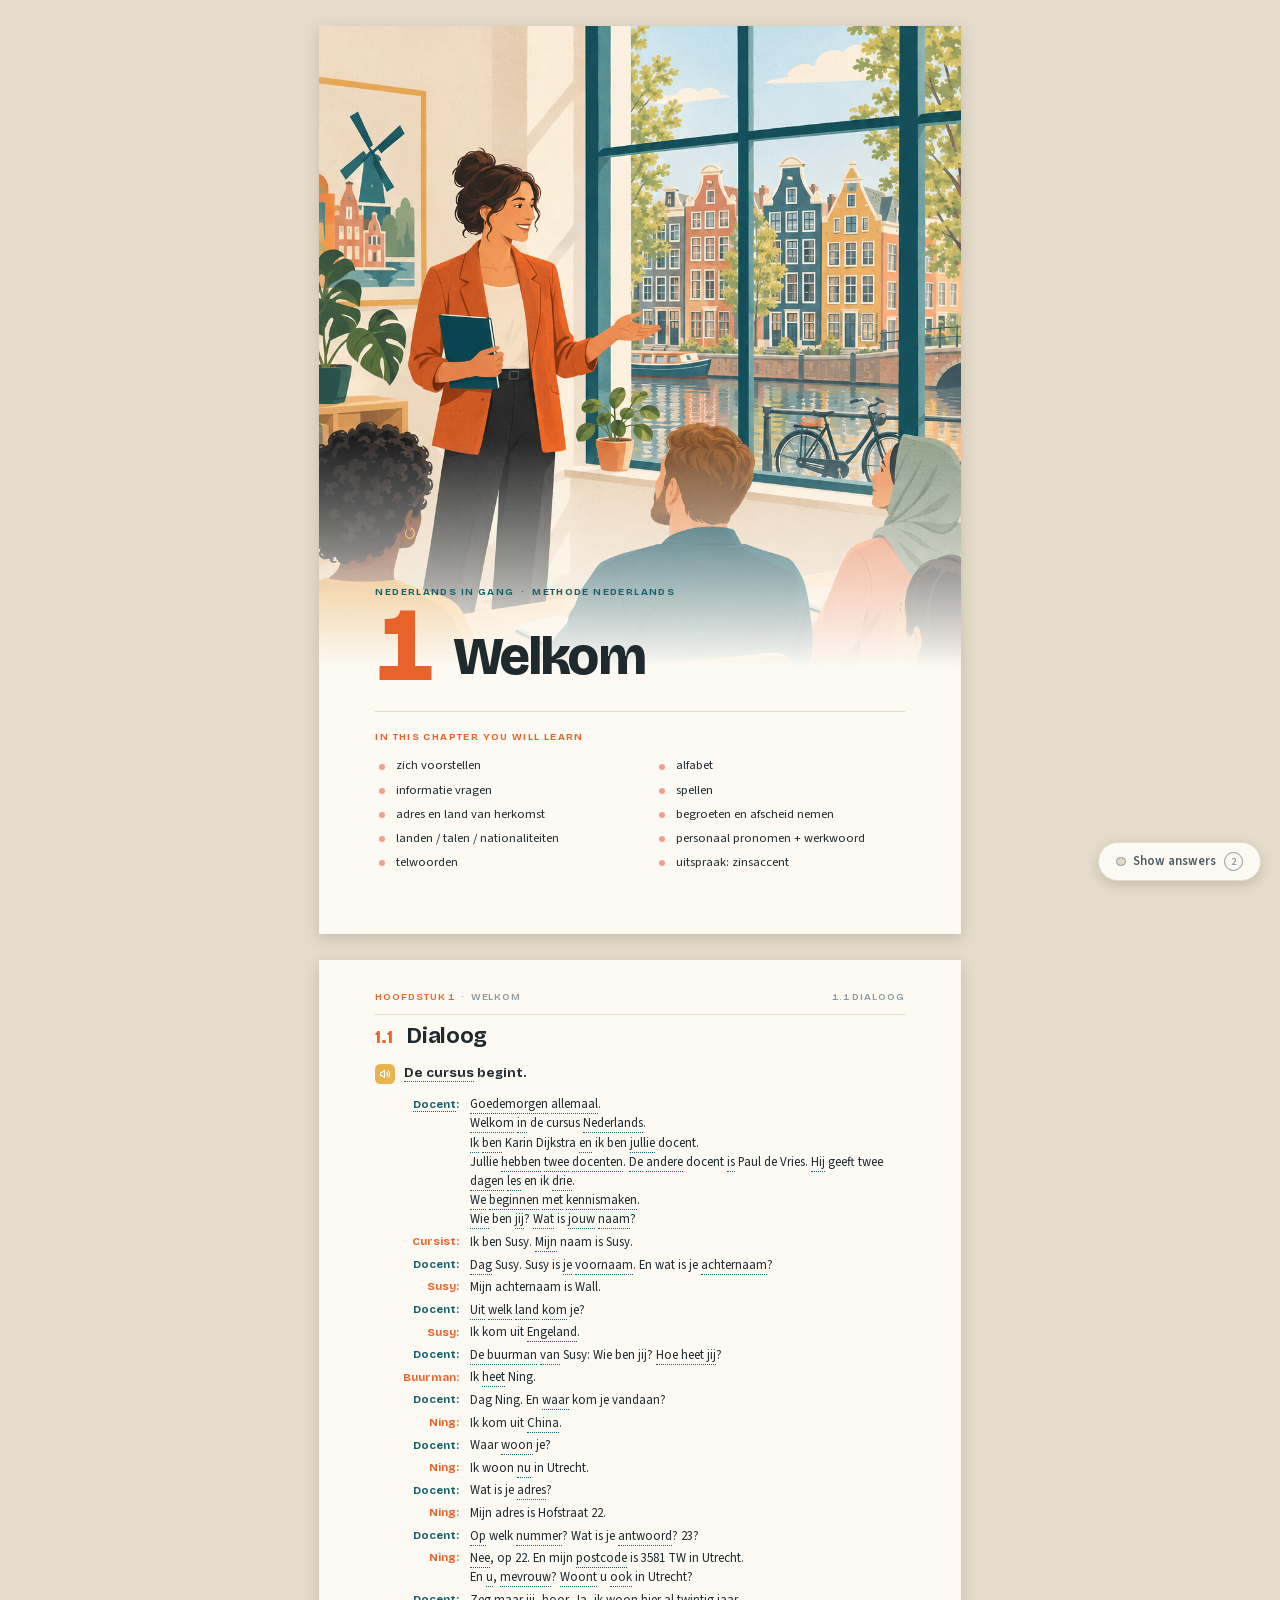
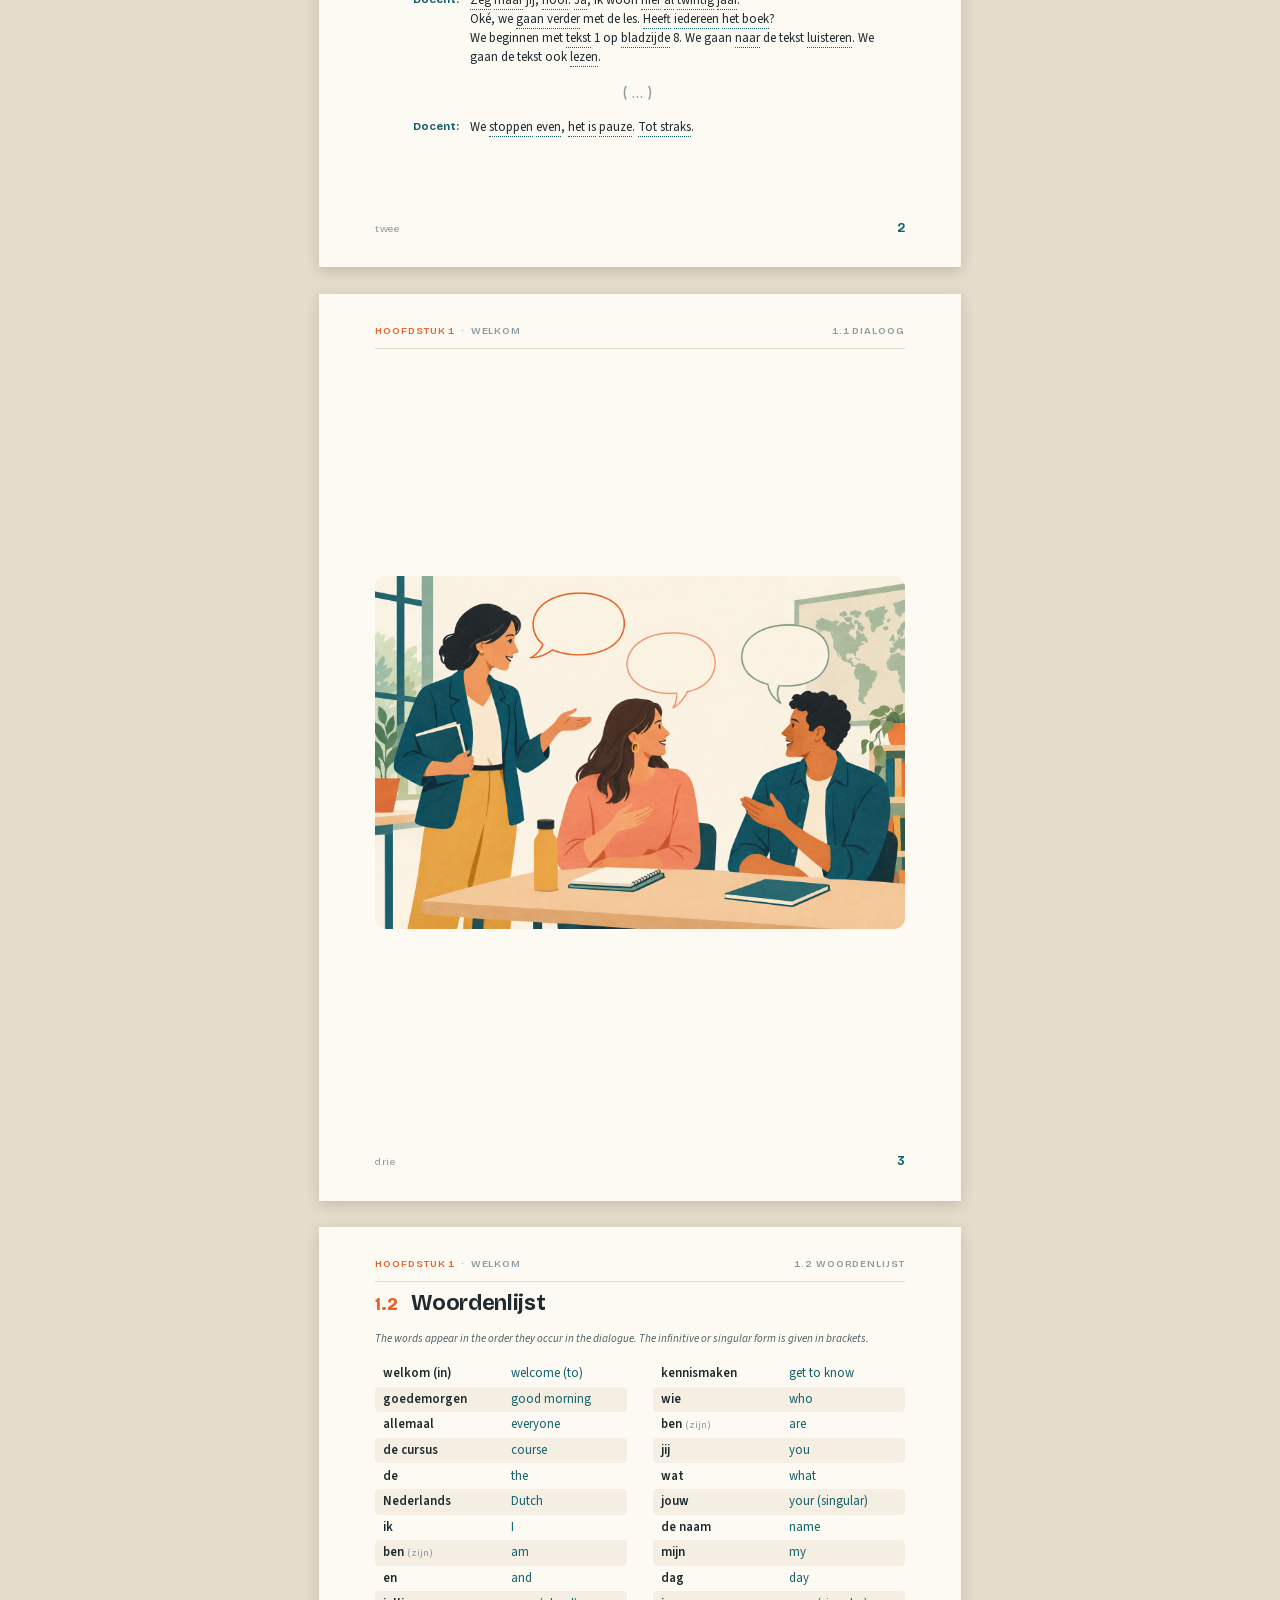
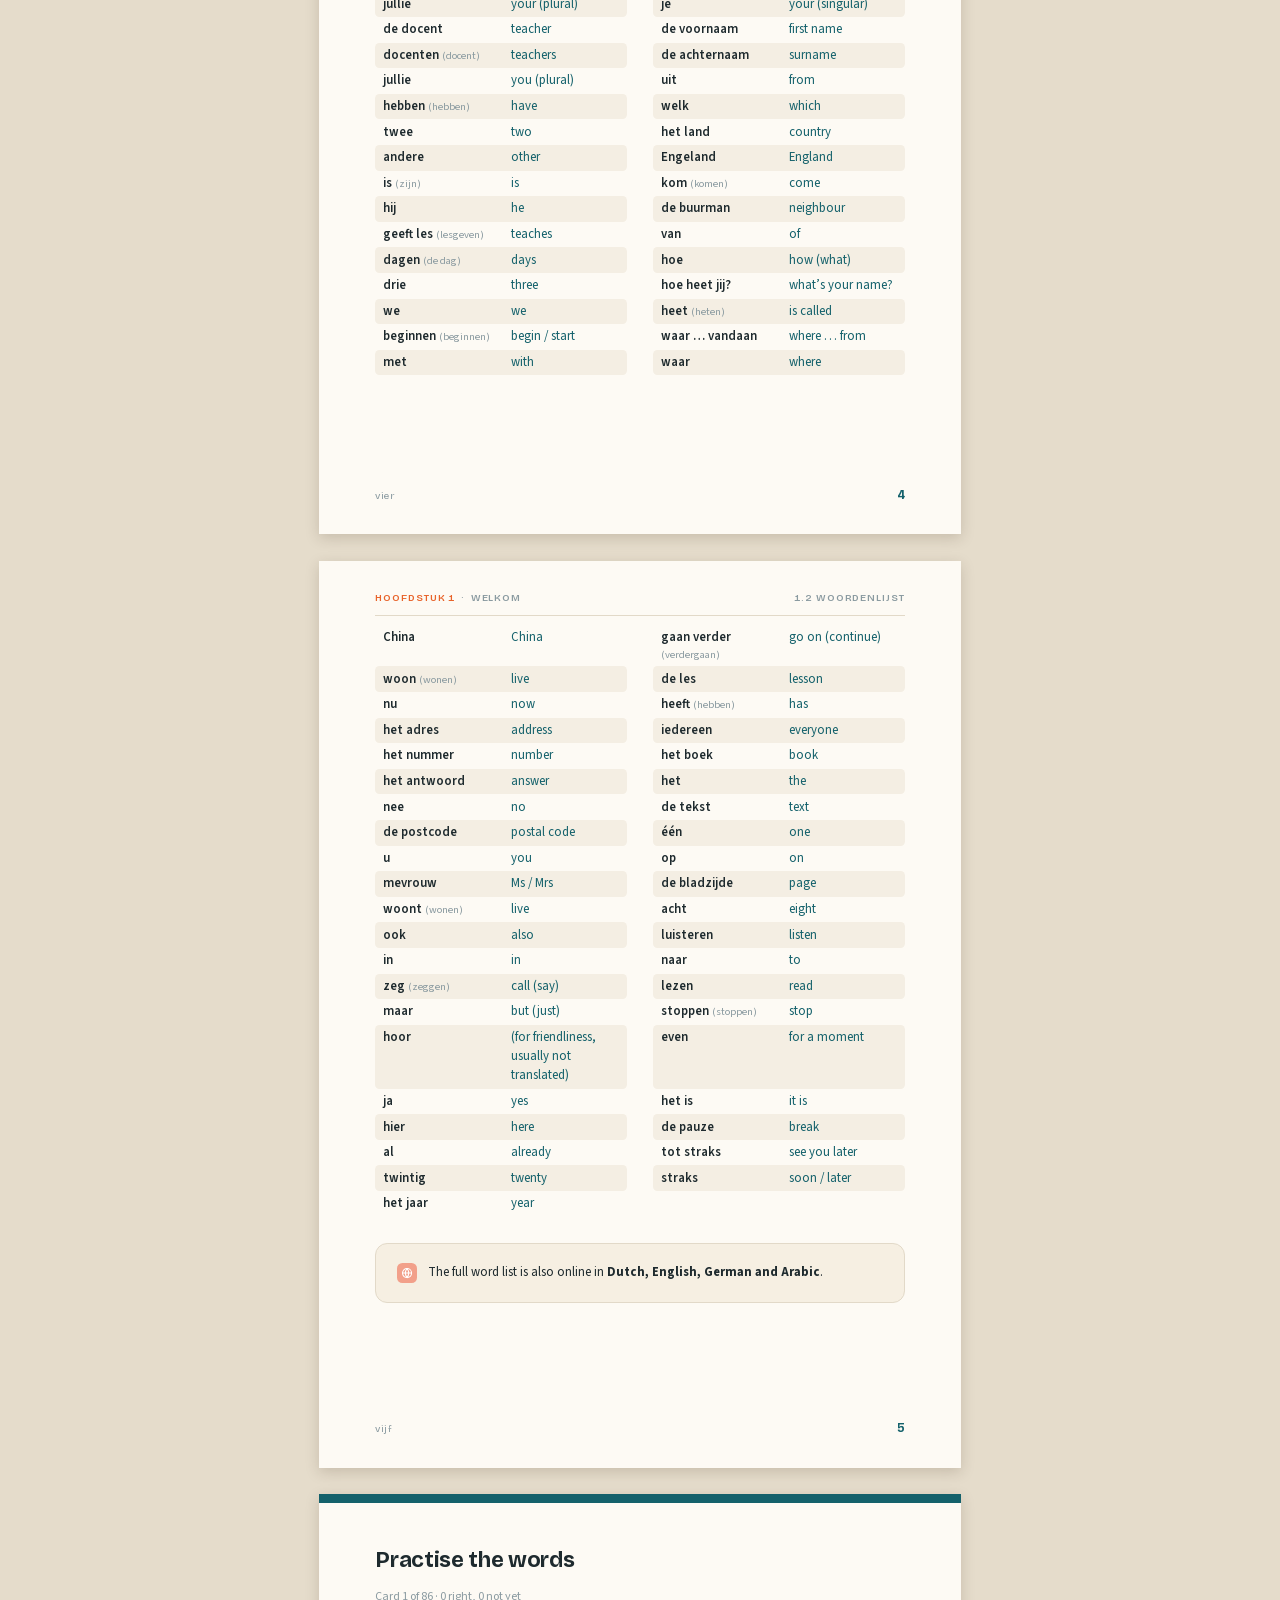
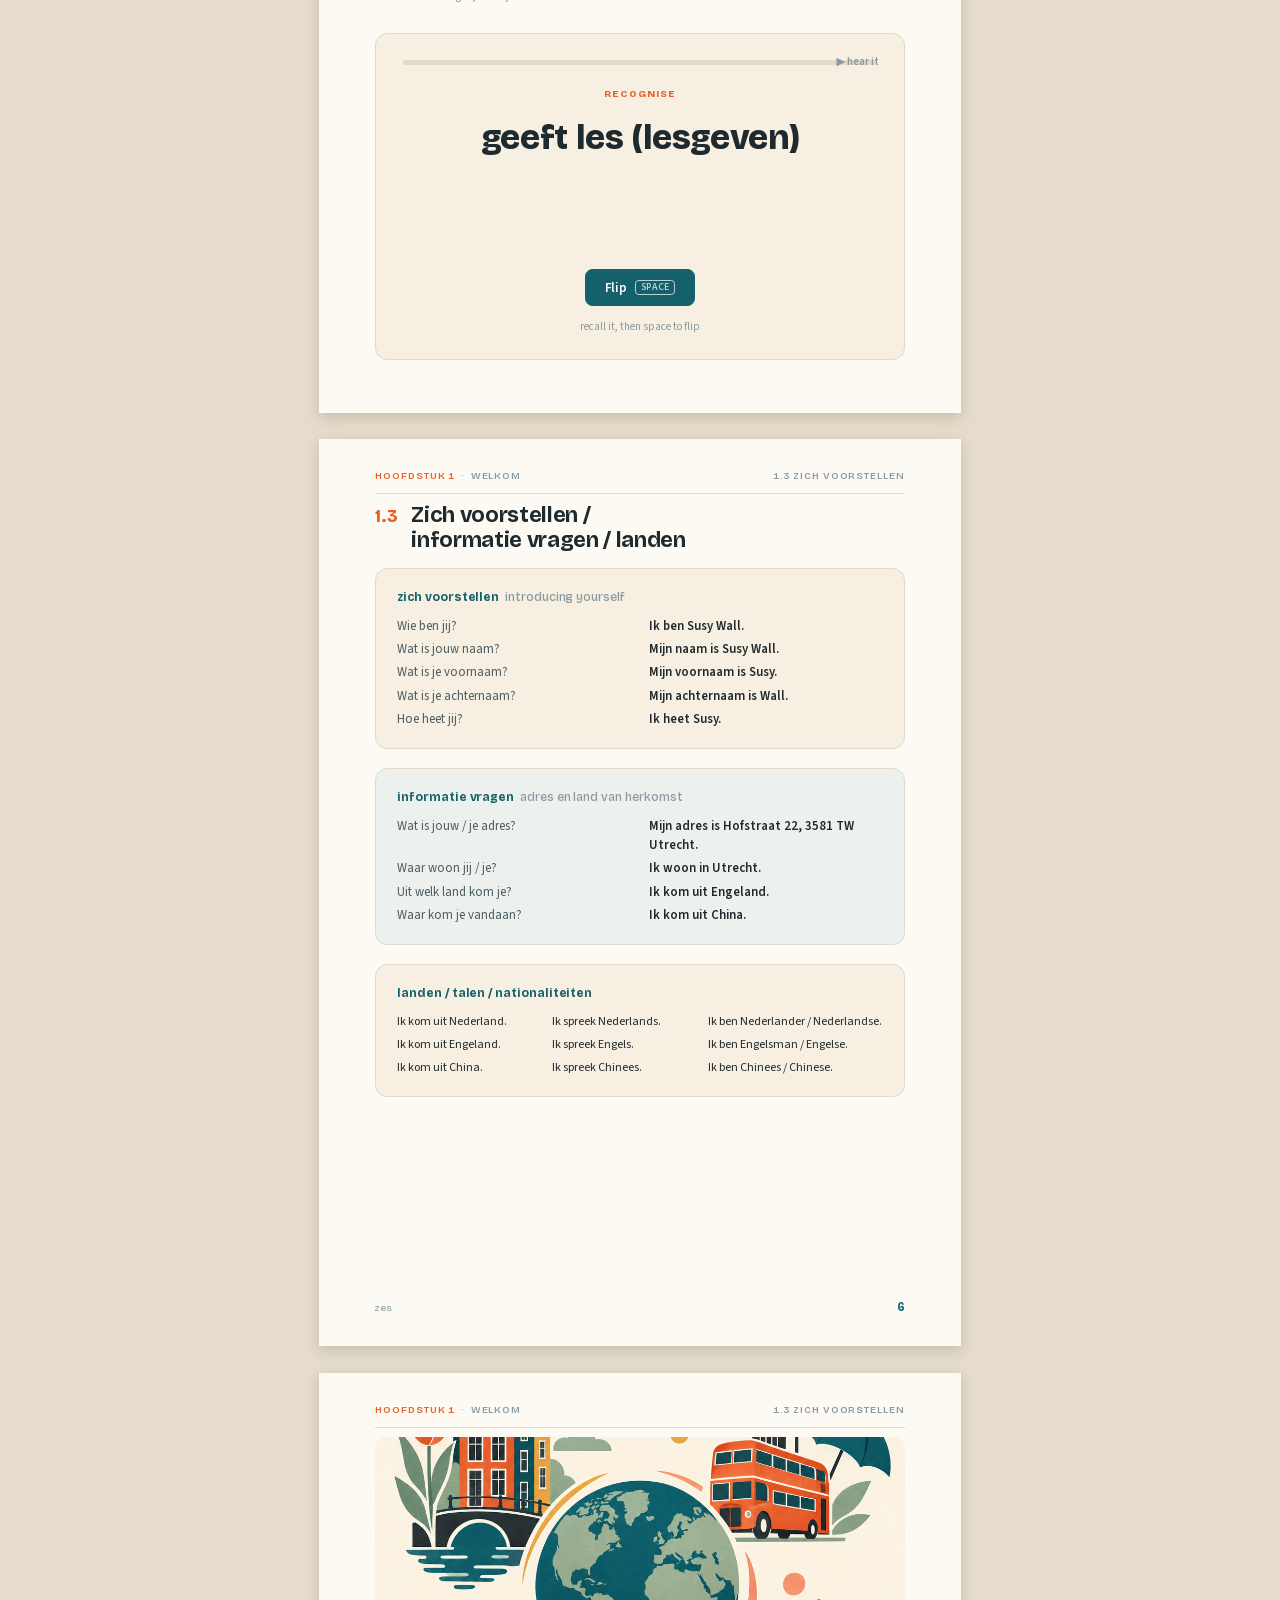
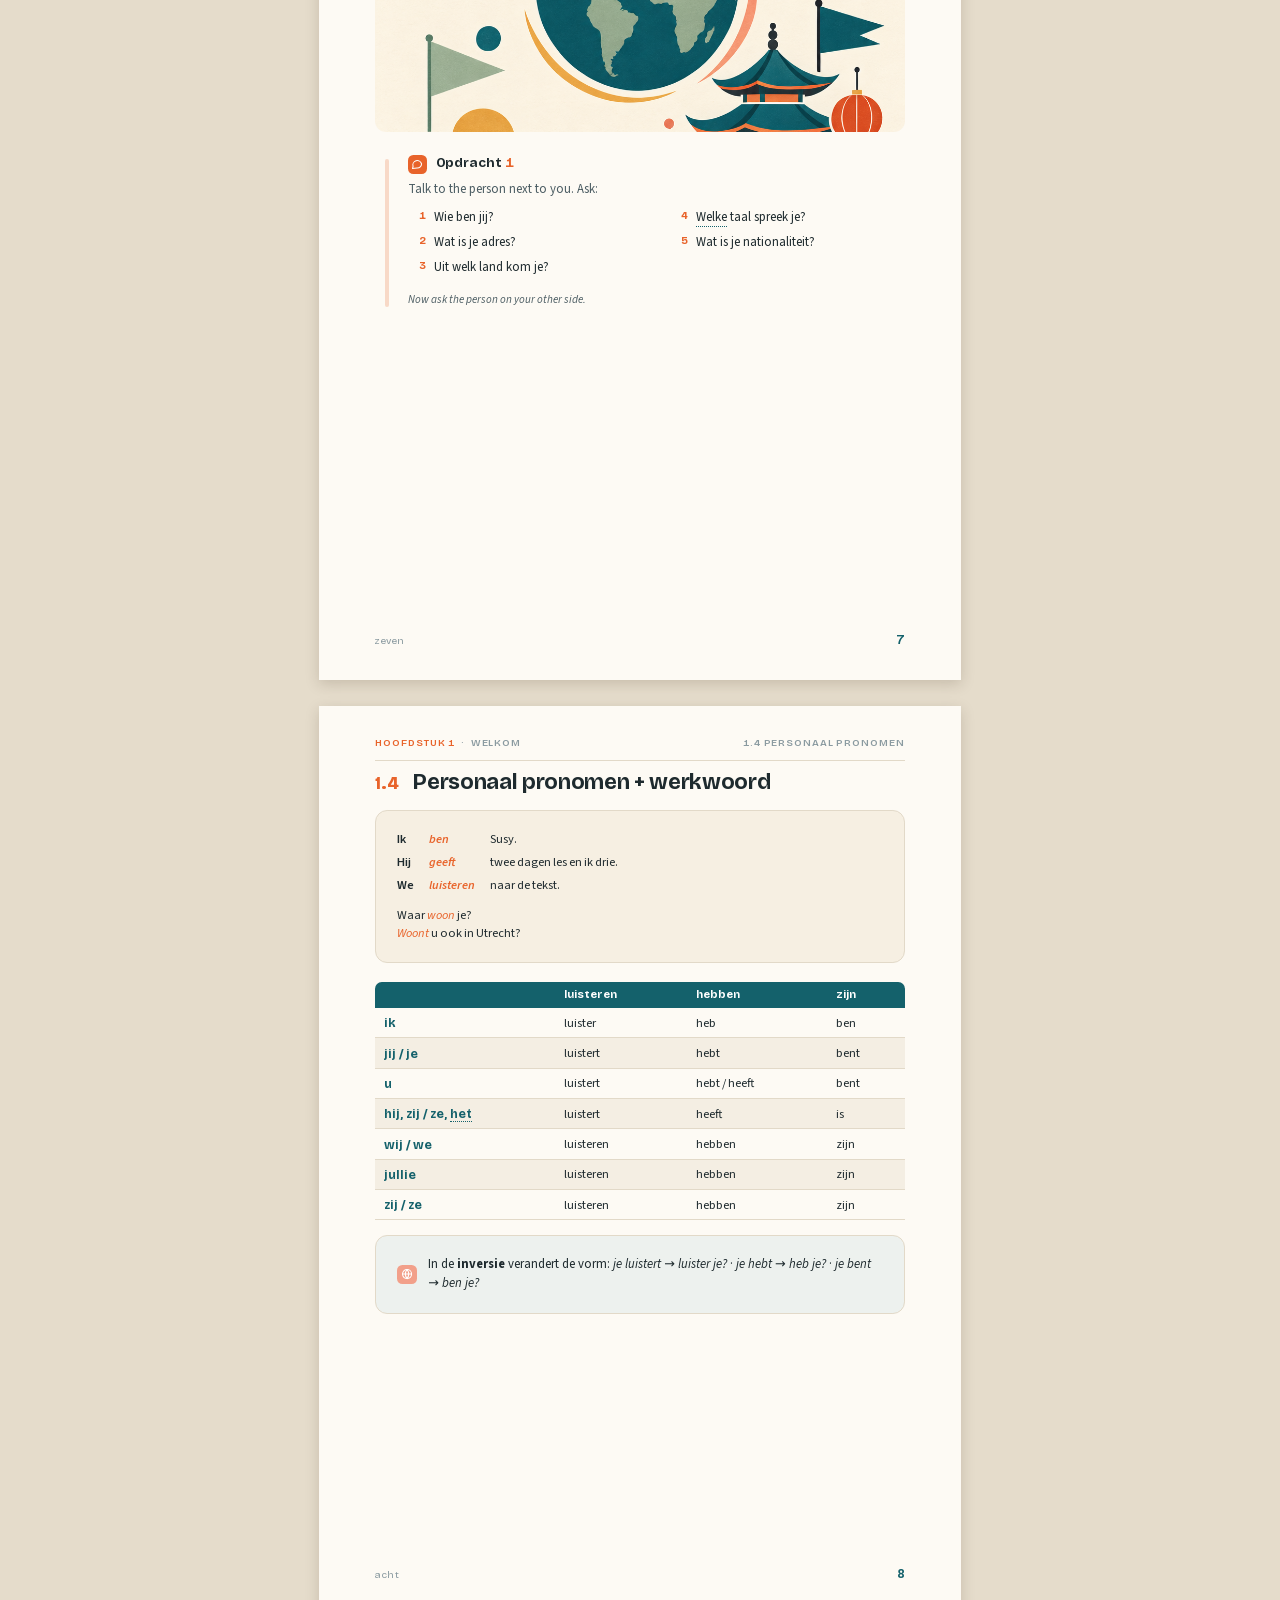
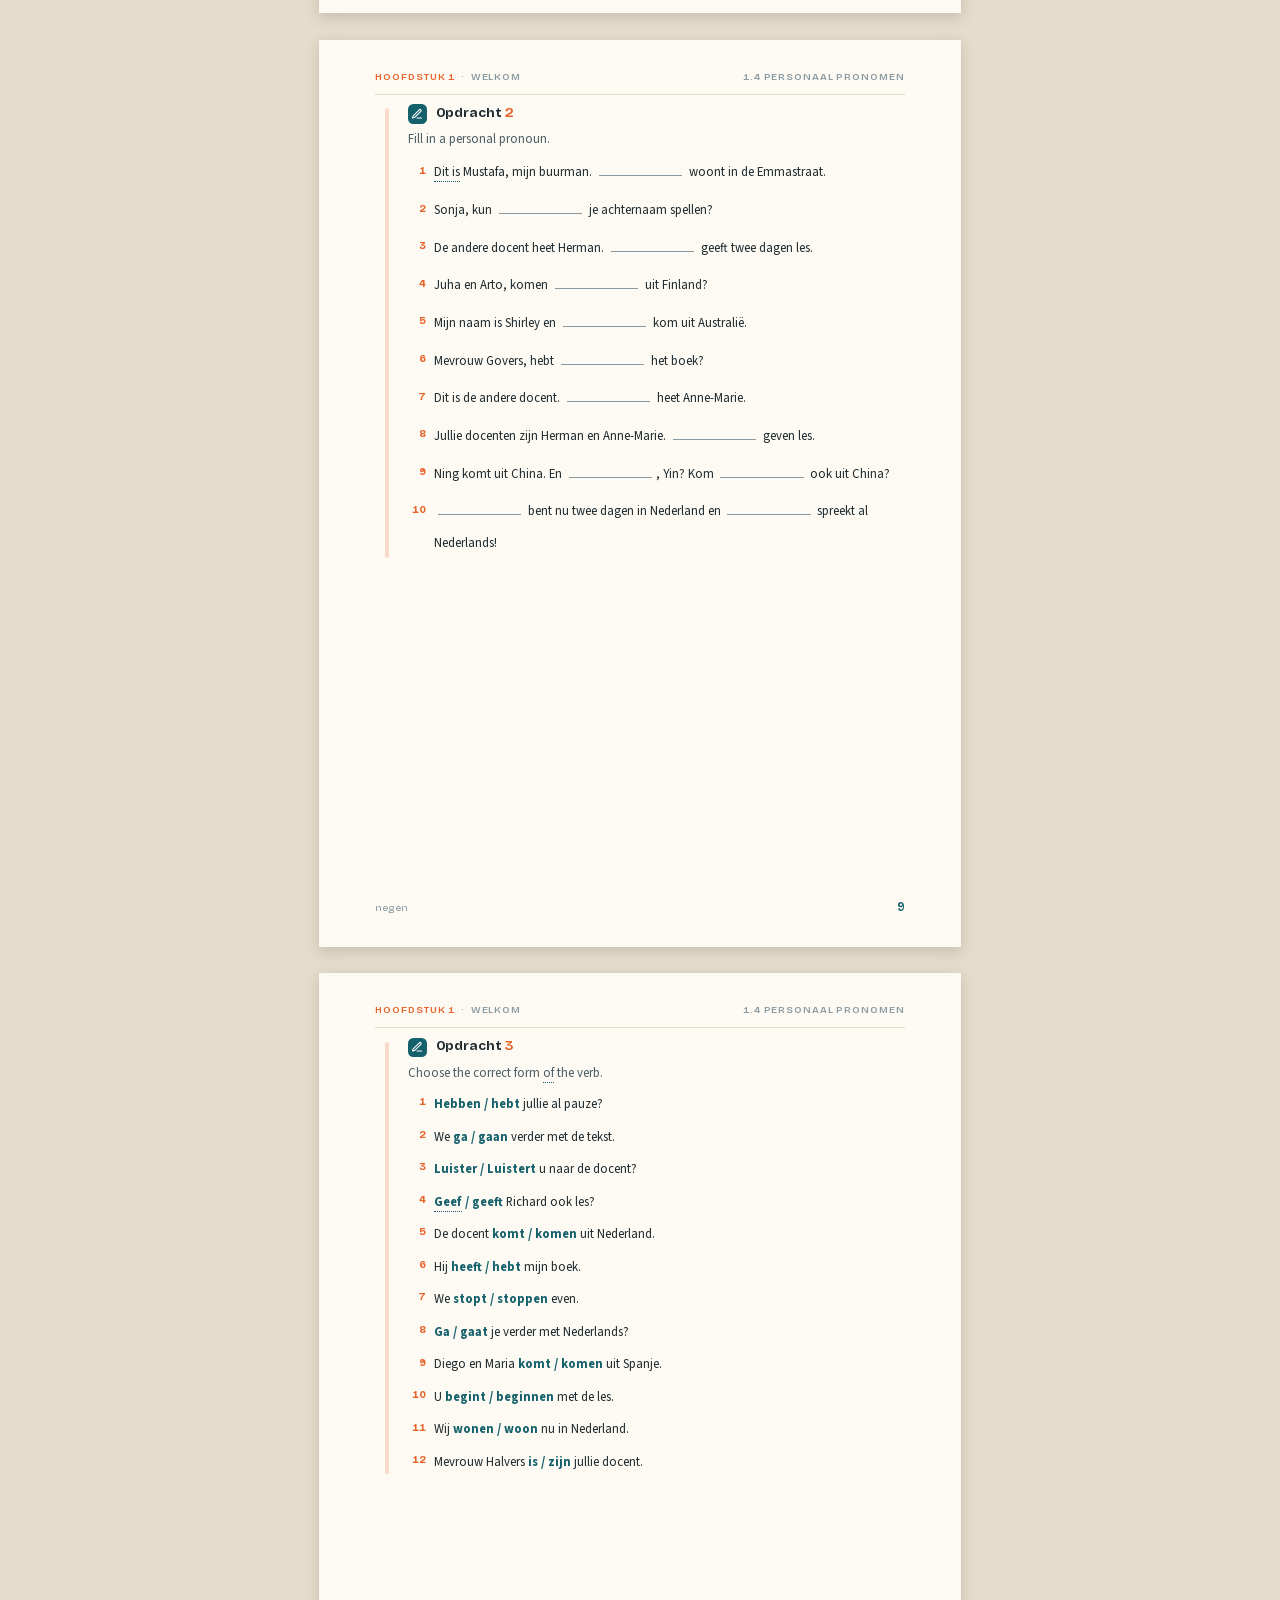
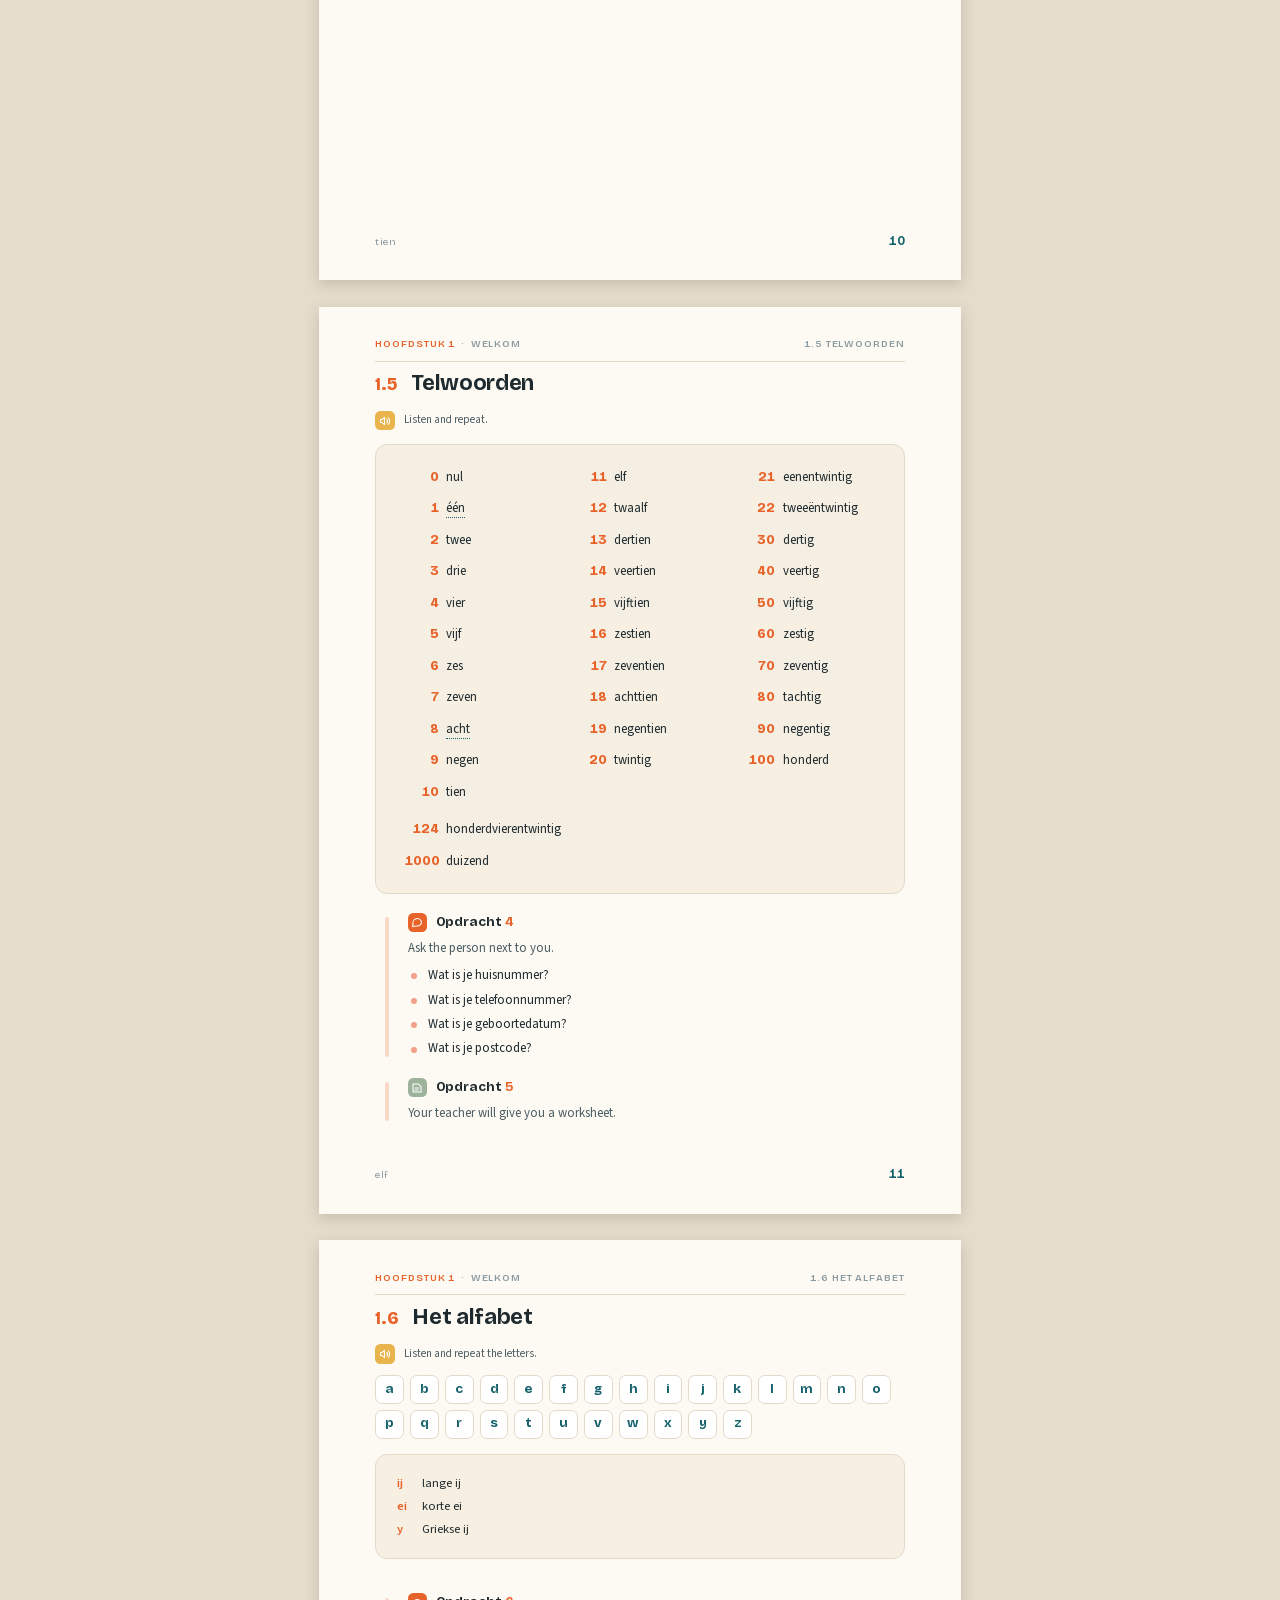
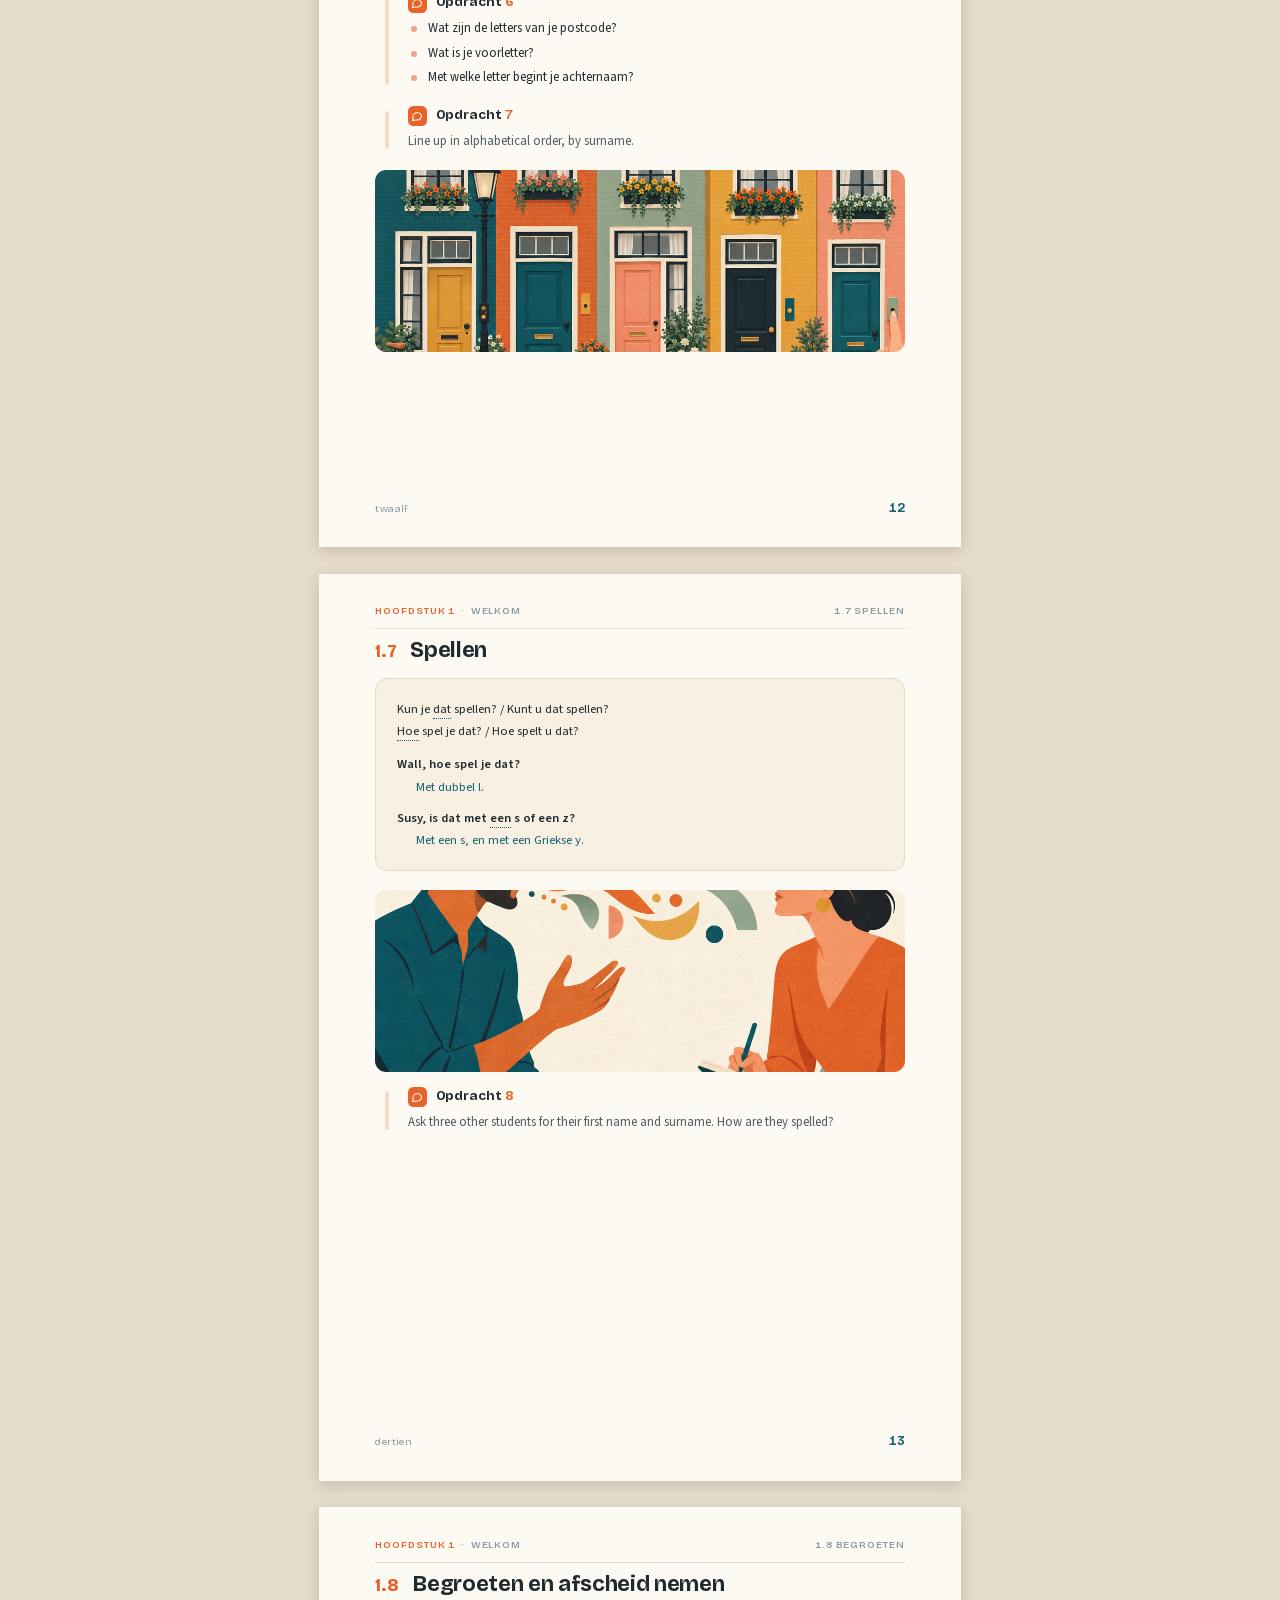
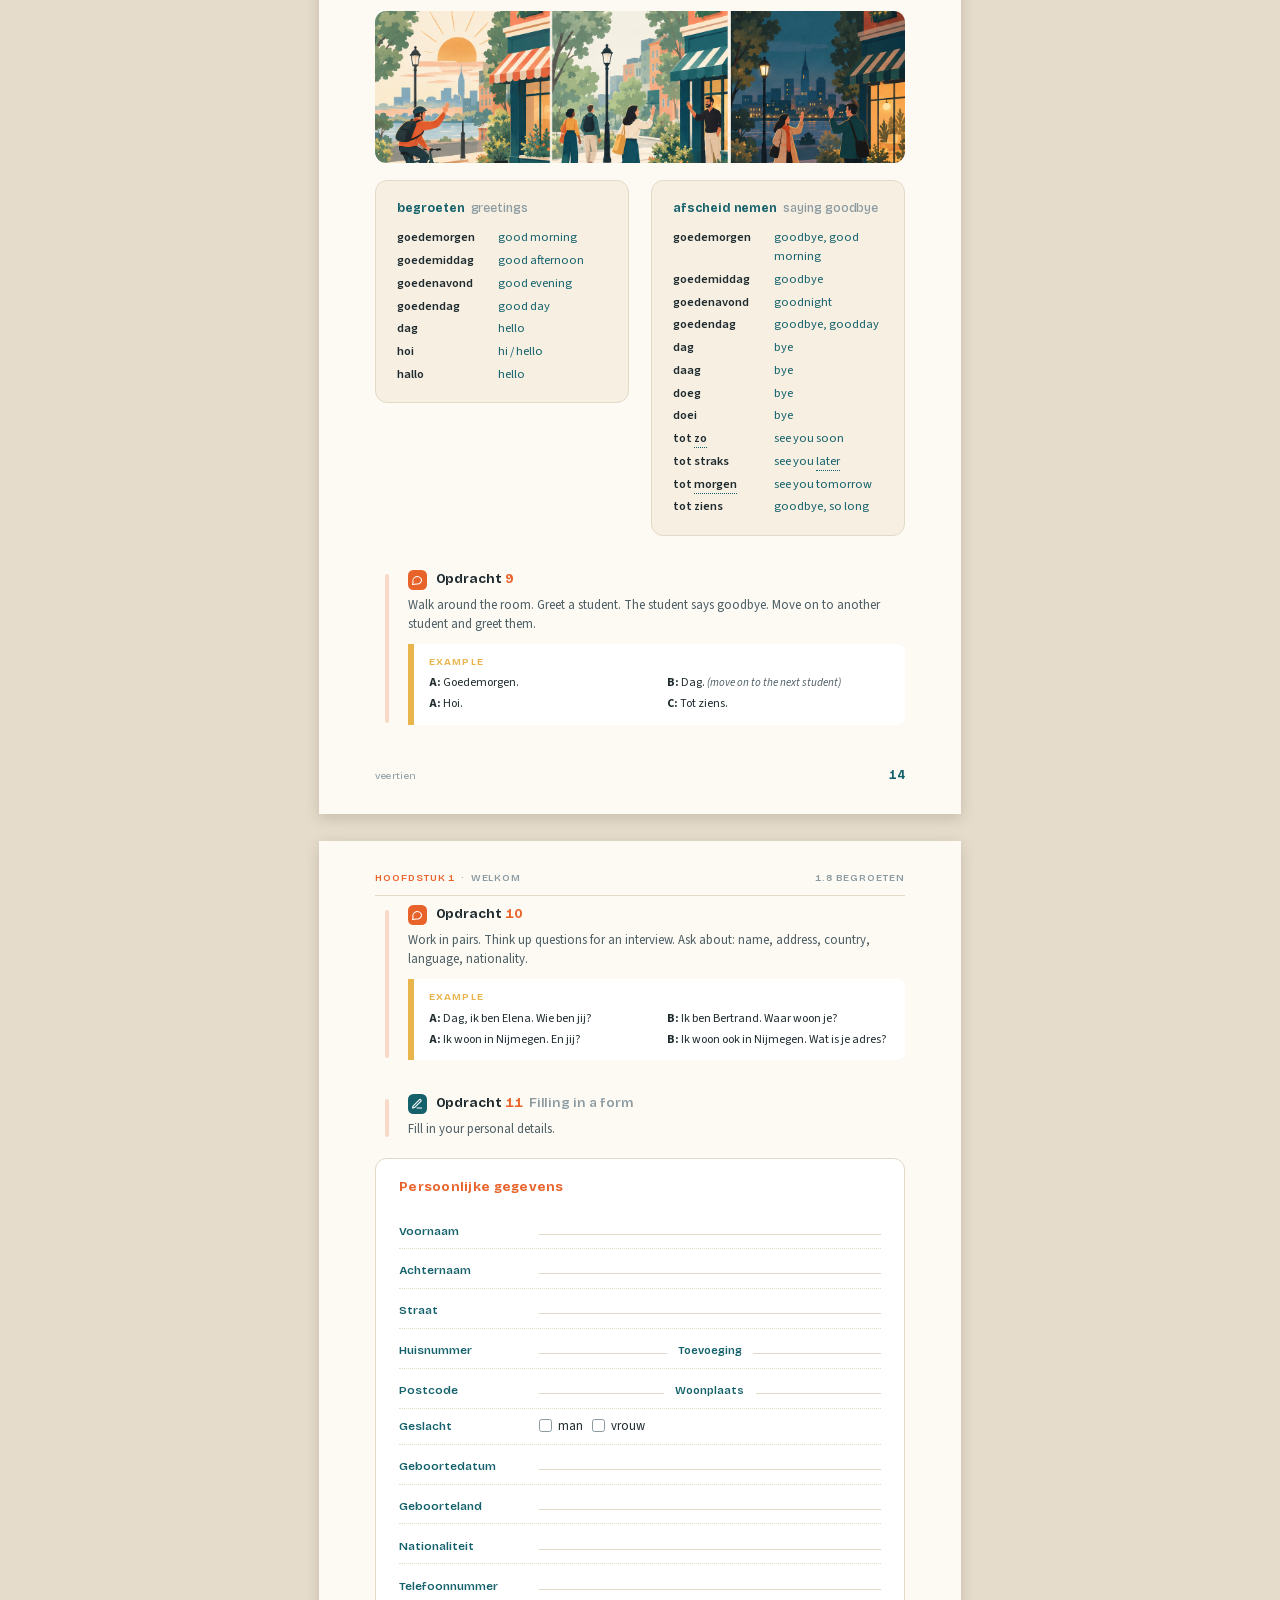
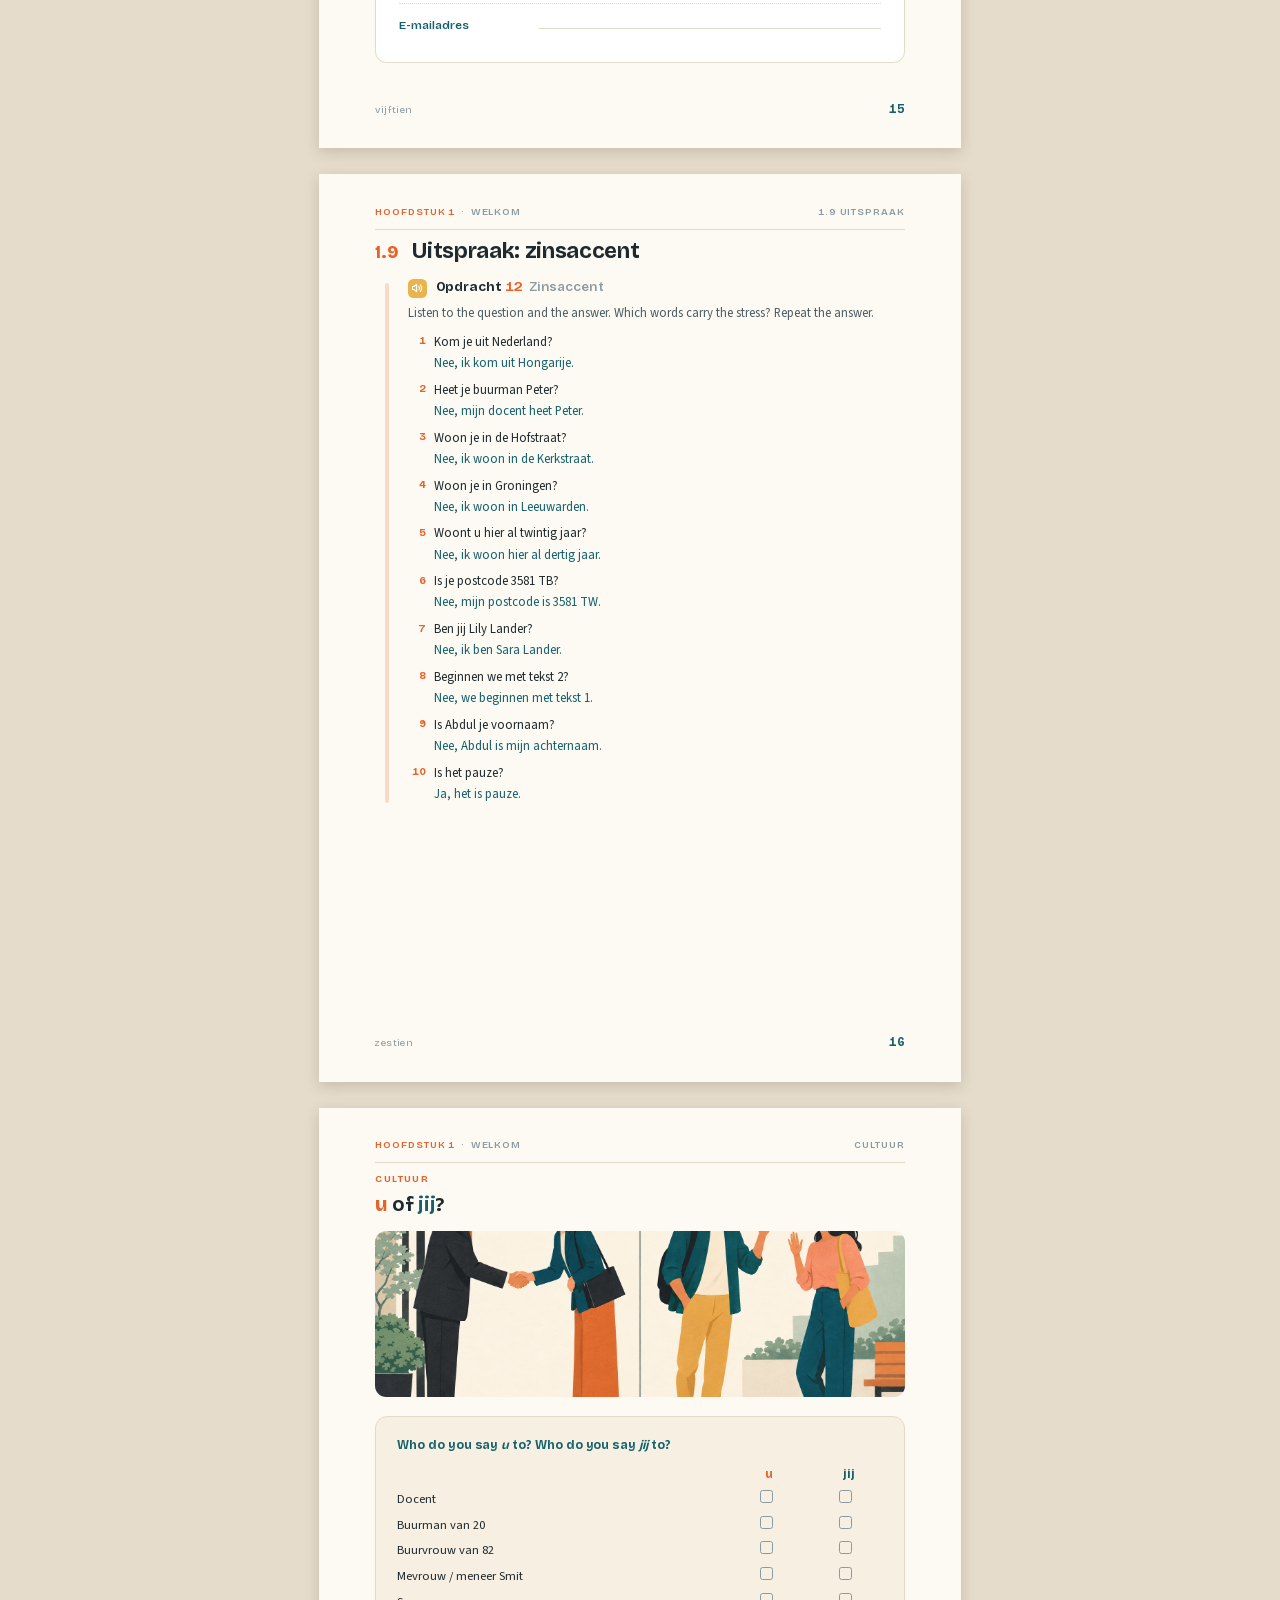
==== commit 9ded81c5: "Remove the invented "Listening" card from all three chapters It is not in the book, which points at " ====
--- a/book/ch01-welcome/index.html
+++ b/book/ch01-welcome/index.html
@@ -25,10 +25,7 @@
 <dl class="dialogue"><dt><span class="gloss" data-en="de docent · teacher">Docent</span>:</dt><dd><span class="gloss" data-en="good morning">Goedemorgen</span> <span class="gloss" data-en="everyone">allemaal</span>.<br><span class="gloss" data-en="welcome (to)">Welkom</span> <span class="gloss" data-en="in">in</span> de cursus <span class="gloss" data-en="Dutch">Nederlands</span>.<br><span class="gloss" data-en="I">Ik</span> <span class="gloss" data-en="am">ben</span> Karin Dijkstra <span class="gloss" data-en="and">en</span> ik ben <span class="gloss" data-en="your (plural)">jullie</span> docent.<br>Jullie <span class="gloss" data-en="have">hebben</span> <span class="gloss" data-en="two">twee</span> <span class="gloss" data-en="teachers">docenten</span>. <span class="gloss" data-en="the">De</span> <span class="gloss" data-en="other">andere</span> docent <span class="gloss" data-en="is">is</span> Paul de Vries. <span class="gloss" data-en="he">Hij</span> geeft twee <span class="gloss" data-en="days">dagen</span> <span class="gloss" data-en="de les · lesson">les</span> en ik <span class="gloss" data-en="three">drie</span>.<br><span class="gloss" data-en="we">We</span> <span class="gloss" data-en="begin / start">beginnen</span> <span class="gloss" data-en="with">met</span> <span class="gloss" data-en="get to know">kennismaken</span>.<br><span class="gloss" data-en="who">Wie</span> ben <span class="gloss" data-en="you">jij</span>? <span class="gloss" data-en="what">Wat</span> is <span class="gloss" data-en="your (singular)">jouw</span> <span class="gloss" data-en="de naam · name">naam</span>?</dd><dt class=you>Cursist:</dt><dd>Ik ben Susy. <span class="gloss" data-en="my">Mijn</span> naam is Susy.</dd><dt>Docent:</dt><dd><span class="gloss" data-en="day">Dag</span> Susy. Susy is <span class="gloss" data-en="your (singular)">je</span> <span class="gloss" data-en="de voornaam · first name">voornaam</span>. En wat is je <span class="gloss" data-en="de achternaam · surname">achternaam</span>?</dd><dt class=you>Susy:</dt><dd>Mijn achternaam is Wall.</dd><dt>Docent:</dt><dd><span class="gloss" data-en="from">Uit</span> <span class="gloss" data-en="which">welk</span> <span class="gloss" data-en="het land · country">land</span> <span class="gloss" data-en="come">kom</span> je?</dd><dt class=you>Susy:</dt><dd>Ik kom uit <span class="gloss" data-en="England">Engeland</span>.</dd><dt>Docent:</dt><dd><span class="gloss" data-en="neighbour">De buurman</span> <span class="gloss" data-en="of">van</span> Susy: Wie ben jij? <span class="gloss" data-en="what’s your name?">Hoe heet jij</span>?</dd><dt class=you>Buurman:</dt><dd>Ik <span class="gloss" data-en="is called">heet</span> Ning.</dd><dt>Docent:</dt><dd>Dag Ning. En <span class="gloss" data-en="where">waar</span> kom je vandaan?</dd><dt class=you>Ning:</dt><dd>Ik kom uit <span class="gloss" data-en="China">China</span>.</dd><dt>Docent:</dt><dd>Waar <span class="gloss" data-en="live">woon</span> je?</dd><dt class=you>Ning:</dt><dd>Ik woon <span class="gloss" data-en="now">nu</span> in Utrecht.</dd><dt>Docent:</dt><dd>Wat is je <span class="gloss" data-en="het adres · address">adres</span>?</dd><dt class=you>Ning:</dt><dd>Mijn adres is Hofstraat 22.</dd><dt>Docent:</dt><dd><span class="gloss" data-en="on">Op</span> welk <span class="gloss" data-en="het nummer · number">nummer</span>? Wat is je <span class="gloss" data-en="het antwoord · answer">antwoord</span>? 23?</dd><dt class=you>Ning:</dt><dd><span class="gloss" data-en="no">Nee</span>, op 22. En mijn <span class="gloss" data-en="de postcode · postal code">postcode</span> is 3581 TW in Utrecht.<br>En <span class="gloss" data-en="you">u</span>, <span class="gloss" data-en="Ms / Mrs">mevrouw</span>? <span class="gloss" data-en="live">Woont</span> u <span class="gloss" data-en="also">ook</span> in Utrecht?</dd><dt>Docent:</dt><dd><span class="gloss" data-en="call (say)">Zeg</span> <span class="gloss" data-en="but (just)">maar</span> jij, <span class="gloss" data-en="(for friendliness, usually not translated)">hoor</span>. <span class="gloss" data-en="yes">Ja</span>, ik woon <span class="gloss" data-en="here">hier</span> <span class="gloss" data-en="already">al</span> <span class="gloss" data-en="twenty">twintig</span> <span class="gloss" data-en="het jaar · year">jaar</span>.<br>Oké, we <span class="gloss" data-en="go on (continue)">gaan verder</span> met de les. <span class="gloss" data-en="has">Heeft</span> <span class="gloss" data-en="everyone">iedereen</span> <span class="gloss" data-en="book">het boek</span>?<br>We beginnen met <span class="gloss" data-en="de tekst · text">tekst</span> 1 op <span class="gloss" data-en="de bladzijde · page">bladzijde</span> 8. We gaan <span class="gloss" data-en="to">naar</span> de tekst <span class="gloss" data-en="listen">luisteren</span>. We gaan de tekst ook <span class="gloss" data-en="read">lezen</span>.</dd></dl>
 <div style="text-align:center;color:var(--ink-faint);font-family:var(--disp);
             font-size:12pt;letter-spacing:.3em;margin:3.5mm 0">(…)</div>
-<dl class="dialogue"><dt>Docent:</dt><dd>We <span class="gloss" data-en="stop">stoppen</span> <span class="gloss" data-en="for a moment">even</span>, <span class="gloss" data-en="it is">het is</span> <span class="gloss" data-en="de pauze · break">pauze</span>. <span class="gloss" data-en="see you later">Tot straks</span>.</dd></dl></div><div class="pf"><span class="w">twee</span><span class="n">2</span></div></section><section class="page "><div class="rh"><span><span class="chap">Hoofdstuk 1</span> &nbsp;·&nbsp; Welkom</span><span>1.1 Dialoog</span></div>
-<img src="art/dialoog.png" class="img" style="height:112mm;object-fit:cover;margin-bottom:7mm">
-<div class="sp"></div>
-<div class="card teal"><div class=ct>Listening</div><div style="display:flex;gap:3mm;align-items:flex-start"><span class="icon i-web"><svg viewBox="0 0 24 24"><circle cx="12" cy="12" r="9"/><path d="M3 12h18M12 3a15 15 0 0 1 0 18a15 15 0 0 1 0-18"/></svg></span><div>Listen to this dialogue at <b>coutinho.nl/nederlandsingang3</b> and repeat the sentences. Each time you listen you will understand more.</div></div></div><div class="pf"><span class="w">drie</span><span class="n">3</span></div></section><section class="page "><div class="rh"><span><span class="chap">Hoofdstuk 1</span> &nbsp;·&nbsp; Welkom</span><span>1.2 Woordenlijst</span></div><div class="keep" data-keep="woordenlijst-a">
+<dl class="dialogue"><dt>Docent:</dt><dd>We <span class="gloss" data-en="stop">stoppen</span> <span class="gloss" data-en="for a moment">even</span>, <span class="gloss" data-en="it is">het is</span> <span class="gloss" data-en="de pauze · break">pauze</span>. <span class="gloss" data-en="see you later">Tot straks</span>.</dd></dl></div><div class="pf"><span class="w">twee</span><span class="n">2</span></div></section><section class="page plate"><div class="rh"><span><span class="chap">Hoofdstuk 1</span> &nbsp;·&nbsp; Welkom</span><span>1.1 Dialoog</span></div><img src="art/dialoog.png" class="img"><div class="pf"><span class="w">drie</span><span class="n">3</span></div></section><section class="page "><div class="rh"><span><span class="chap">Hoofdstuk 1</span> &nbsp;·&nbsp; Welkom</span><span>1.2 Woordenlijst</span></div><div class="keep" data-keep="woordenlijst-a">
 <h2 class="sec"><span class="num">1.2</span> Woordenlijst</h2>
 <div class="note" style="margin-bottom:3.5mm">The words appear in the order they occur in the dialogue.
 The infinitive or singular form is given in brackets.</div>
@@ -43,9 +40,7 @@
 <div class="task" data-opdracht="1"><div class="oh"><span class="icon i-speak"><svg viewBox="0 0 24 24"><path d="M21 11.5a8.4 8.4 0 0 1-9 8.4L3 21l1.1-4.3A8.4 8.4 0 1 1 21 11.5Z"/></svg></span><div class="ttl">Opdracht <span>1</span></div></div><div class=ins>Talk to the person next to you. Ask:</div><div class="two"><ol class="items"><li>Wie ben jij?</li><li>Wat is je adres?</li><li>Uit welk land kom je?</li></ol><ol class="items" start="4" style="counter-reset:it 3"><li><span class="gloss" data-en="what">Welke</span> taal spreek je?</li><li>Wat is je nationaliteit?</li></ol></div><div class="note" style="margin-top:2.5mm">Now ask the person on your other side.</div></div><div class="pf"><span class="w">zeven</span><span class="n">7</span></div></section><section class="page "><div class="rh"><span><span class="chap">Hoofdstuk 1</span> &nbsp;·&nbsp; Welkom</span><span>1.4 Personaal pronomen</span></div><div class="keep" data-keep="werkwoord-1.4">
 <h2 class="sec"><span class="num">1.4</span> Personaal pronomen + werkwoord</h2>
 <div class="card "><div style="display:grid;grid-template-columns:auto auto 1fr;gap:1.1mm 4mm;font-size:9.3pt"><div class="dutch">Ik</div><div style="font-style:italic;color:var(--orange);font-weight:600">ben</div><div>Susy.</div><div class="dutch">Hij</div><div style="font-style:italic;color:var(--orange);font-weight:600">geeft</div><div>twee dagen les en ik drie.</div><div class="dutch">We</div><div style="font-style:italic;color:var(--orange);font-weight:600">luisteren</div><div>naar de tekst.</div></div><div style="height:3mm"></div><div style="font-size:9.3pt">Waar <i style="color:var(--orange)">woon</i> je?<br><i style="color:var(--orange)">Woont</i> u ook in Utrecht?</div></div>
-<table class="grid">
- <thead><tr><th style="width:34%"></th><th>luisteren</th><th>hebben</th><th><span class="gloss" data-en="his">zijn</span></th></tr></thead>
- <tbody><tr><td>ik</td><td>luister</td><td>heb</td><td>ben</td></tr><tr><td>jij / je</td><td>luistert</td><td>hebt</td><td>bent</td></tr><tr><td>u</td><td>luistert</td><td>hebt / heeft</td><td>bent</td></tr><tr><td>hij, zij / ze, <span class="gloss" data-en="the">het</span></td><td>luistert</td><td>heeft</td><td>is</td></tr><tr><td>wij / we</td><td>luisteren</td><td>hebben</td><td>zijn</td></tr><tr><td>jullie</td><td>luisteren</td><td>hebben</td><td>zijn</td></tr><tr><td>zij / ze</td><td>luisteren</td><td>hebben</td><td>zijn</td></tr></tbody></table>
+<table class="grid"><thead><tr><th style="width:34%"></th><th>luisteren</th><th>hebben</th><th><span class="gloss" data-en="his">zijn</span></th></tr></thead><tbody><tr><td>ik</td><td>luister</td><td>heb</td><td>ben</td></tr><tr><td>jij / je</td><td>luistert</td><td>hebt</td><td>bent</td></tr><tr><td>u</td><td>luistert</td><td>hebt / heeft</td><td>bent</td></tr><tr><td>hij, zij / ze, <span class="gloss" data-en="the">het</span></td><td>luistert</td><td>heeft</td><td>is</td></tr><tr><td>wij / we</td><td>luisteren</td><td>hebben</td><td>zijn</td></tr><tr><td>jullie</td><td>luisteren</td><td>hebben</td><td>zijn</td></tr><tr><td>zij / ze</td><td>luisteren</td><td>hebben</td><td>zijn</td></tr></tbody></table>
 <div class="sp"></div>
 <div class="card teal"><div style="display:flex;gap:3mm;align-items:center"><span class="icon i-web"><svg viewBox="0 0 24 24"><circle cx="12" cy="12" r="9"/><path d="M3 12h18M12 3a15 15 0 0 1 0 18a15 15 0 0 1 0-18"/></svg></span><div>In de <b>inversie</b> verandert de vorm: <i>je luistert</i> &rarr; <i>luister je?</i> · <i>je hebt</i> &rarr; <i>heb je?</i> · <i>je bent</i> &rarr; <i>ben je?</i></div></div></div></div><div class="pf"><span class="w">acht</span><span class="n">8</span></div></section><section class="page "><div class="rh"><span><span class="chap">Hoofdstuk 1</span> &nbsp;·&nbsp; Welkom</span><span>1.4 Personaal pronomen</span></div><div class="keep" data-keep="opdracht-2"><div class="task" data-opdracht="2"><div class="oh"><span class="icon i-write"><svg viewBox="0 0 24 24"><path d="M12 20h9"/><path d="M16.5 3.5a2.1 2.1 0 0 1 3 3L7 19l-4 1 1-4Z"/></svg></span><div class="ttl">Opdracht <span>2</span></div></div><div class=ins>Fill in a personal pronoun.</div><ol class="items" style="line-height:2.5"><li><span class="gloss" data-en="this is">Dit is</span> Mustafa, mijn buurman. <span class="blank"></span> woont in de Emmastraat.</li><li>Sonja, kun <span class="blank"></span> je achternaam spellen?</li><li>De andere docent heet Herman. <span class="blank"></span> geeft twee dagen les.</li><li>Juha en Arto, komen <span class="blank"></span> uit Finland?</li><li>Mijn naam is Shirley en <span class="blank"></span> kom uit Australië.</li><li>Mevrouw Govers, hebt <span class="blank"></span> het boek?</li><li>Dit is de andere docent. <span class="blank"></span> heet Anne-Marie.</li><li>Jullie docenten zijn Herman en Anne-Marie. <span class="blank"></span> geven les.</li><li>Ning komt uit China. En <span class="blank"></span>, Yin? Kom <span class="blank"></span> ook uit China?</li><li><span class="blank"></span> bent nu twee dagen in Nederland en <span class="blank"></span> spreekt al Nederlands!</li></ol></div></div><div class="pf"><span class="w">negen</span><span class="n">9</span></div></section><section class="page "><div class="rh"><span><span class="chap">Hoofdstuk 1</span> &nbsp;·&nbsp; Welkom</span><span>1.4 Personaal pronomen</span></div><div class="keep" data-keep="opdracht-3"><div class="task" data-opdracht="3"><div class="oh"><span class="icon i-write"><svg viewBox="0 0 24 24"><path d="M12 20h9"/><path d="M16.5 3.5a2.1 2.1 0 0 1 3 3L7 19l-4 1 1-4Z"/></svg></span><div class="ttl">Opdracht <span>3</span></div></div><div class=ins>Choose the correct form <span class="gloss" data-en="or">of</span> the verb.</div><ol class="items" style="line-height:2.1"><li><span class="choice">Hebben / hebt</span> jullie al pauze?</li><li>We <span class="choice">ga / gaan</span> verder met de tekst.</li><li><span class="choice">Luister / Luistert</span> u naar de docent?</li><li><span class="choice"><span class="gloss" data-en="give">Geef</span> / geeft</span> Richard ook les?</li><li>De docent <span class="choice">komt / komen</span> uit Nederland.</li><li>Hij <span class="choice">heeft / hebt</span> mijn boek.</li><li>We <span class="choice">stopt / stoppen</span> even.</li><li><span class="choice">Ga / gaat</span> je verder met Nederlands?</li><li>Diego en Maria <span class="choice">komt / komen</span> uit Spanje.</li><li>U <span class="choice">begint / beginnen</span> met de les.</li><li>Wij <span class="choice">wonen / woon</span> nu in Nederland.</li><li>Mevrouw Halvers <span class="choice">is / zijn</span> jullie docent.</li></ol></div></div><div class="pf"><span class="w">tien</span><span class="n">10</span></div></section><section class="page "><div class="rh"><span><span class="chap">Hoofdstuk 1</span> &nbsp;·&nbsp; Welkom</span><span>1.5 Telwoorden</span></div><div class="keep" data-keep="telwoorden-1.5">
 <h2 class="sec"><span class="num">1.5</span> Telwoorden</h2>
@@ -84,8 +79,7 @@
 <h2 class="sec"><span class="num">1.9</span> Uitspraak: zinsaccent</h2>
 <div class="task" data-opdracht="12"><div class="oh"><a class="icon i-audio play" href="audio/zinsaccent.mp3" data-src="audio/zinsaccent.mp3" aria-label="Opdracht 12"><svg viewBox="0 0 24 24" class="ic-play"><path d="M11 5 6 9H3v6h3l5 4Z"/><path d="M15.5 8.5a5 5 0 0 1 0 7M18.5 5.5a9 9 0 0 1 0 13"/></svg><svg viewBox="0 0 24 24" class="ic-stop"><rect x="6" y="6" width="12" height="12" rx="2"/></svg></a><div class="ttl">Opdracht <span>12</span> &nbsp;<span style="color:var(--ink-faint);font-weight:600">Zinsaccent</span></div></div><div class=ins>Listen to the question and the answer. Which words carry the stress? Repeat the answer.</div><ol class="items" style="line-height:1.65"><li>Kom je uit Nederland?<div style="color:var(--teal);margin-left:0">Nee, ik kom uit Hongarije.</div></li><li>Heet je buurman Peter?<div style="color:var(--teal);margin-left:0">Nee, mijn docent heet Peter.</div></li><li>Woon je in de Hofstraat?<div style="color:var(--teal);margin-left:0">Nee, ik woon in de Kerkstraat.</div></li><li>Woon je in Groningen?<div style="color:var(--teal);margin-left:0">Nee, ik woon in Leeuwarden.</div></li><li>Woont u hier al twintig jaar?<div style="color:var(--teal);margin-left:0">Nee, ik woon hier al dertig jaar.</div></li><li>Is je postcode 3581 TB?<div style="color:var(--teal);margin-left:0">Nee, mijn postcode is 3581 TW.</div></li><li>Ben jij Lily Lander?<div style="color:var(--teal);margin-left:0">Nee, ik ben Sara Lander.</div></li><li>Beginnen we met tekst 2?<div style="color:var(--teal);margin-left:0">Nee, we beginnen met tekst 1.</div></li><li>Is Abdul je voornaam?<div style="color:var(--teal);margin-left:0">Nee, Abdul is mijn achternaam.</div></li><li>Is het pauze?<div style="color:var(--teal);margin-left:0">Ja, het is pauze.</div></li></ol></div></div><div class="pf"><span class="w">zestien</span><span class="n">16</span></div></section><section class="page "><div class="rh"><span><span class="chap">Hoofdstuk 1</span> &nbsp;·&nbsp; Welkom</span><span>Cultuur</span></div>
 <div class="kicker">Cultuur</div>
-<h2 class="sec" style="font-size:15pt"><span class="lock"><span class="num" style="font-size:15pt">u</span>
-  of <span style="color:var(--teal)">jij</span>?</span></h2>
+<h2 class="sec" style="font-size:15pt"><span class="lock"><span class="num" style="font-size:15pt">u</span> of <span style="color:var(--teal)">jij</span>?</span></h2>
 <img src="art/cultuur.png" class="img" style="height:44mm;object-fit:cover;margin-bottom:5mm">
 <div class="card "><div class=ct>Who do you say <i>u</i> to? Who do you say <i>jij</i> to?</div><div style="display:grid;grid-template-columns:1fr 18mm 18mm;gap:1.8mm 3mm;font-size:9.4pt"><div></div><div style="text-align:center;font-family:var(--disp);font-weight:700;color:var(--orange)">u</div><div style="text-align:center;font-family:var(--disp);font-weight:700;color:var(--teal)">jij</div><div>Docent</div><div style="text-align:center"><span class="box"></span></div><div style="text-align:center"><span class="box"></span></div><div>Buurman van 20</div><div style="text-align:center"><span class="box"></span></div><div style="text-align:center"><span class="box"></span></div><div>Buurvrouw van 82</div><div style="text-align:center"><span class="box"></span></div><div style="text-align:center"><span class="box"></span></div><div>Mevrouw / meneer Smit</div><div style="text-align:center"><span class="box"></span></div><div style="text-align:center"><span class="box"></span></div><div>Susy</div><div style="text-align:center"><span class="box"></span></div><div style="text-align:center"><span class="box"></span></div><div>Ning</div><div style="text-align:center"><span class="box"></span></div><div style="text-align:center"><span class="box"></span></div></div></div><div class="pf"><span class="w">zeventien</span><span class="n">17</span></div></section><section class="page "><div class="rh"><span><span class="chap">Hoofdstuk 1</span> &nbsp;·&nbsp; Welkom</span><span>In de praktijk</span></div>
 <div class="kicker">In de praktijk</div>
@@ -110,8 +104,7 @@
   <div style="display:flex;gap:2.4mm;align-items:center;margin-bottom:2.5mm"><span class="icon i-web"><svg viewBox="0 0 24 24"><circle cx="12" cy="12" r="9"/><path d="M3 12h18M12 3a15 15 0 0 1 0 18a15 15 0 0 1 0-18"/></svg></span>
    <div style="font-family:var(--disp);font-weight:700;font-size:10.5pt">Verdiepingsmateriaal</div></div>
   <div style="margin-bottom:2mm">At <b>coutinho.nl/nederlandsingang3</b> you can work on:</div>
-  <ul class="bullet"><li>a grammar video</li><li>a gap-fill of the dialogue</li>
-   <li>extra exercises</li><li>an intensive listening text</li></ul>
+  <ul class="bullet"><li>a grammar video</li><li>a gap-fill of the dialogue</li><li>extra exercises</li><li>an intensive listening text</li></ul>
  </div>
 </div><div class="pf"><span class="w">twintig</span><span class="n">20</span></div></section>
 <script>
--- a/book/shared/style.css
+++ b/book/shared/style.css
@@ -20,6 +20,9 @@
        background:var(--paper); page-break-after:always; padding:17mm 15mm 14mm; }
 .page:last-child{ page-break-after:auto; }
 .page.bleed{ padding:0; }
+/* a page holding one illustration, centred in the type area (header and footer
+   are absolutely positioned, so they stay put) */
+.page.plate{ display:flex; flex-direction:column; justify-content:center; }
 
 /* ---------- running head / foot ---------- */
 .rh{ position:absolute; top:8mm; left:15mm; right:15mm; display:flex;
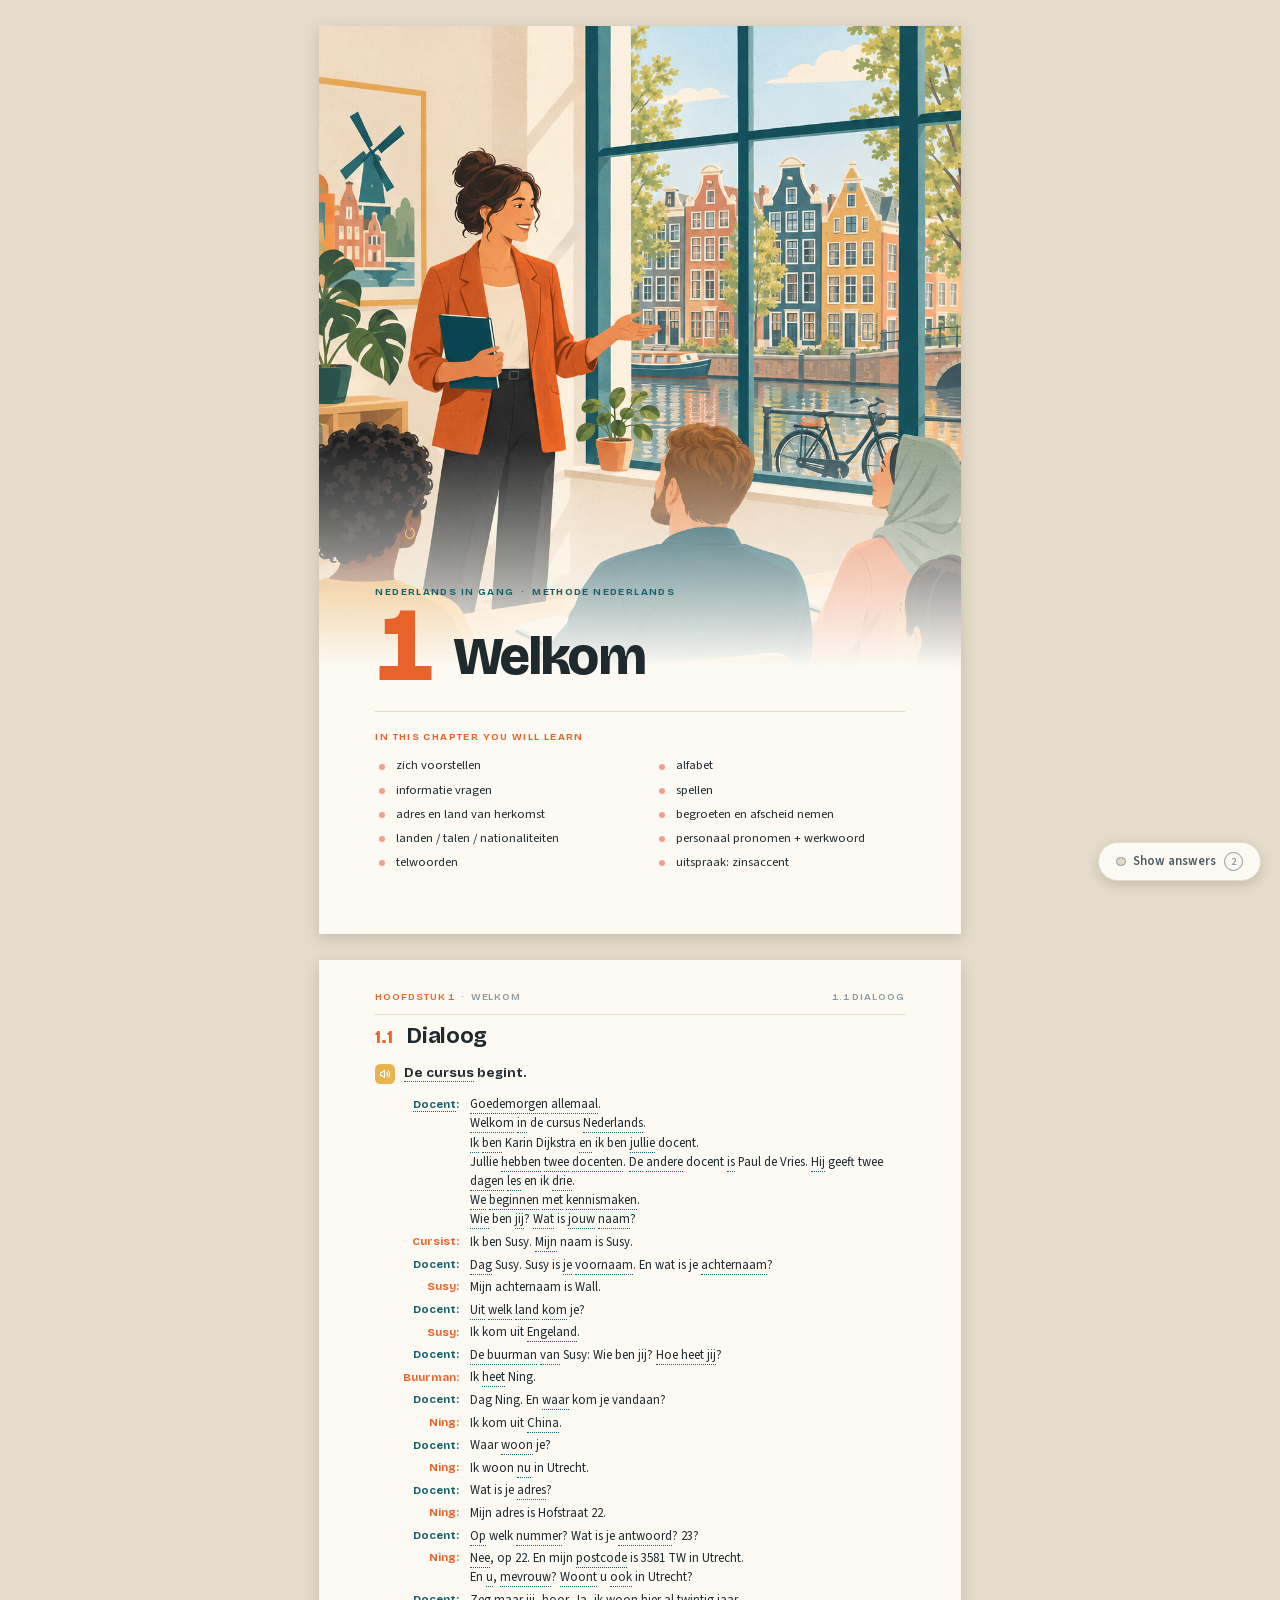
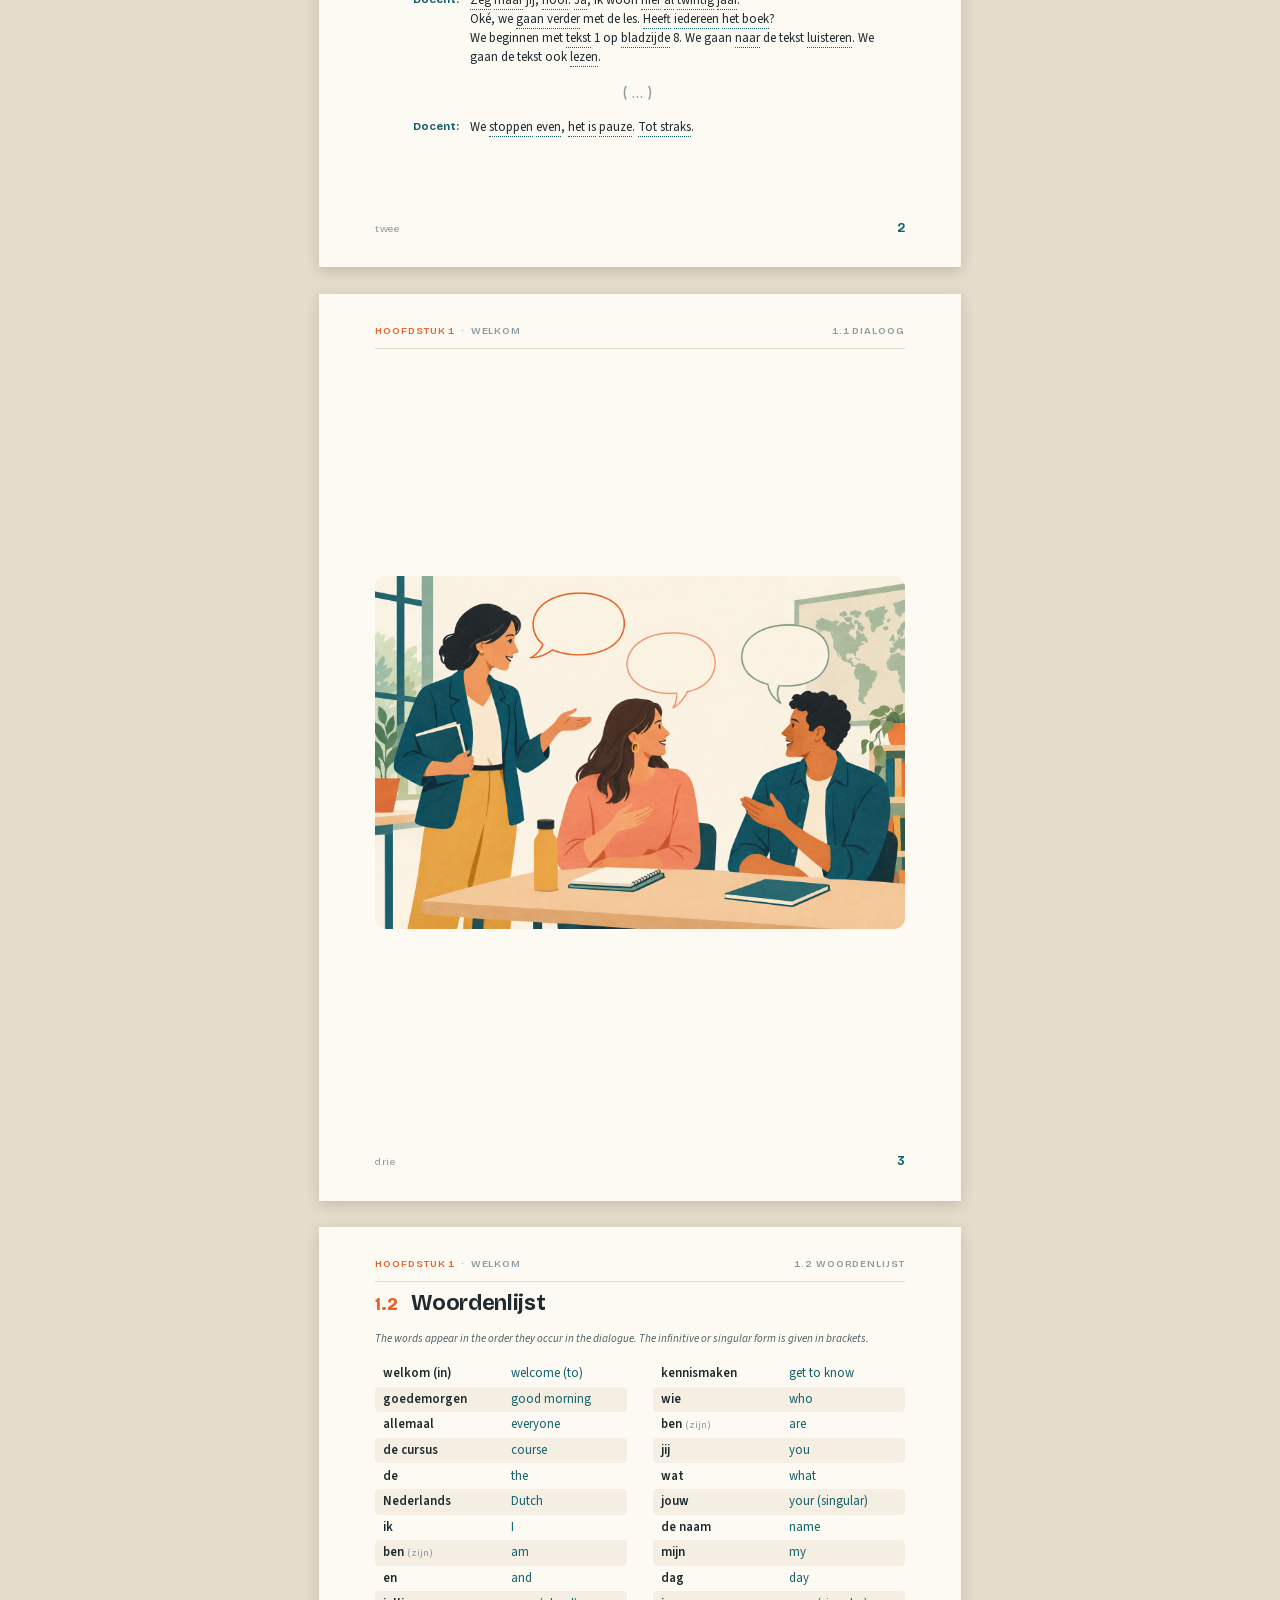
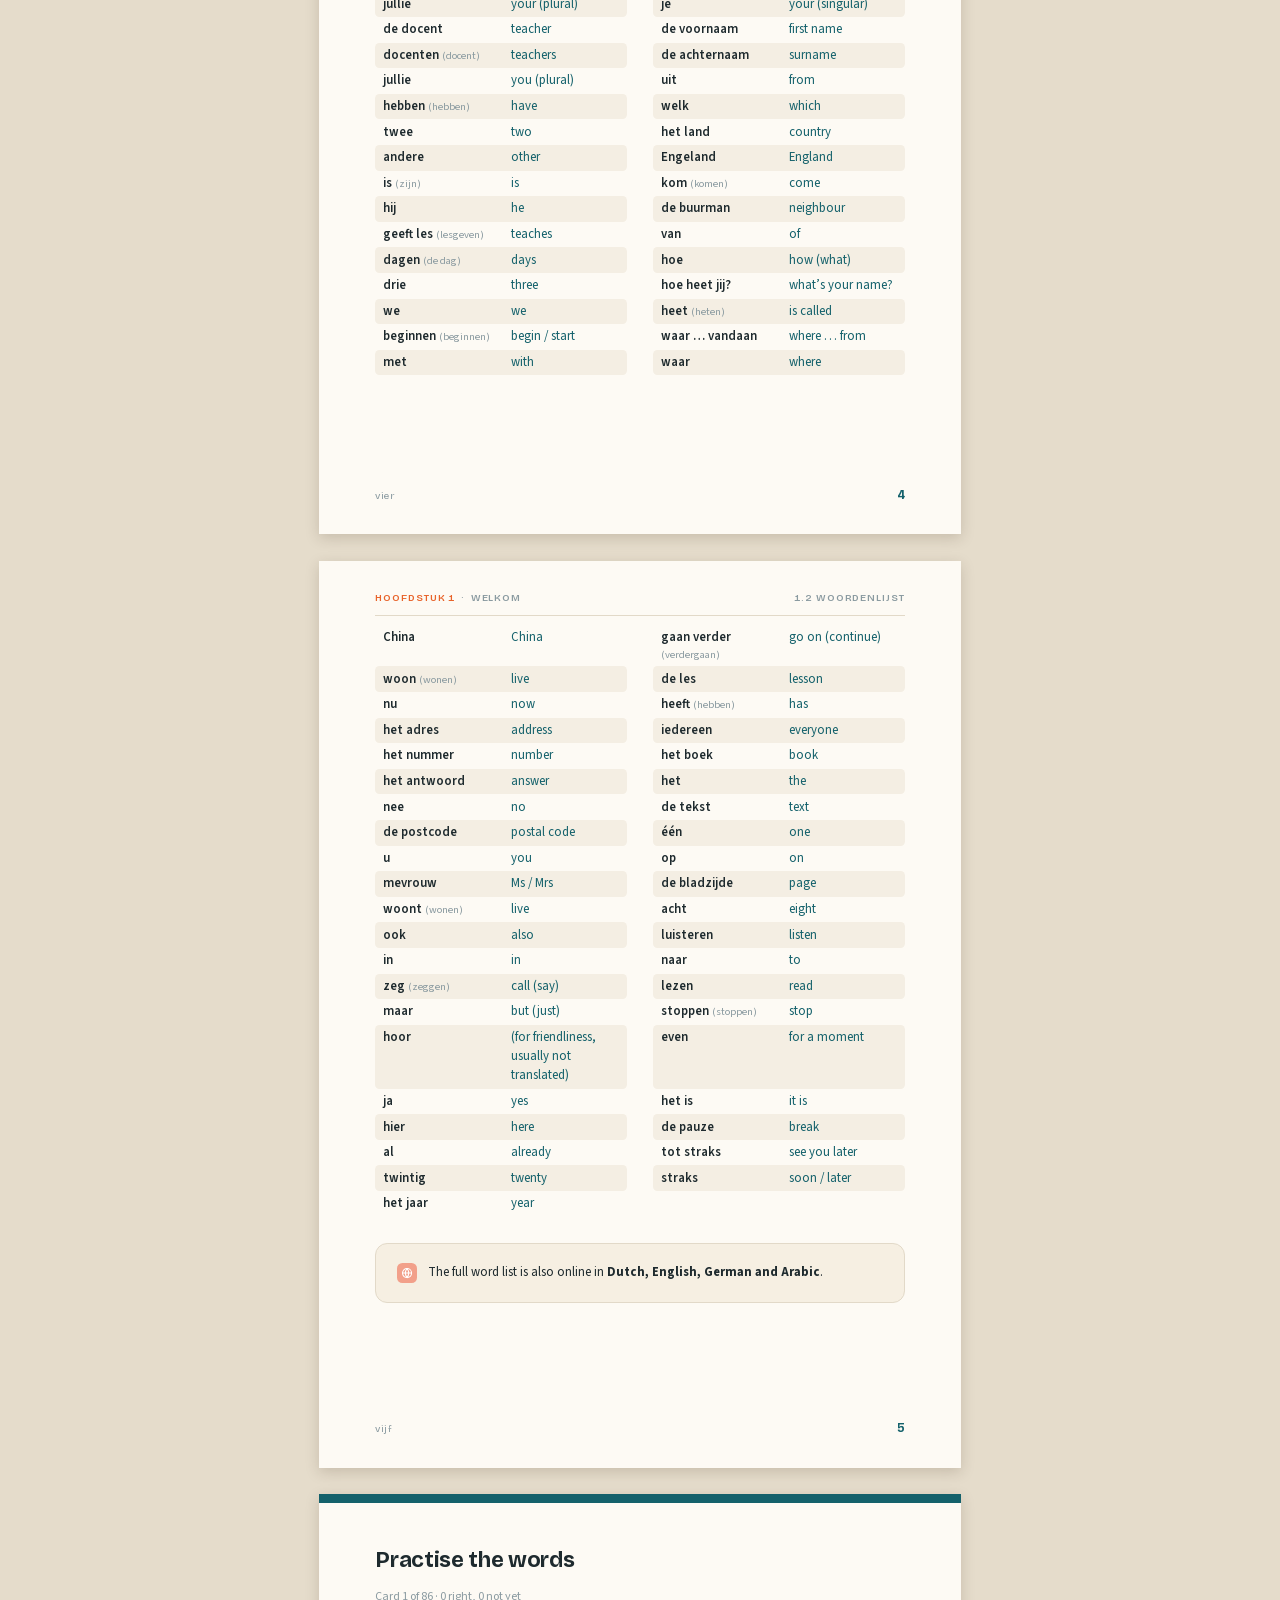
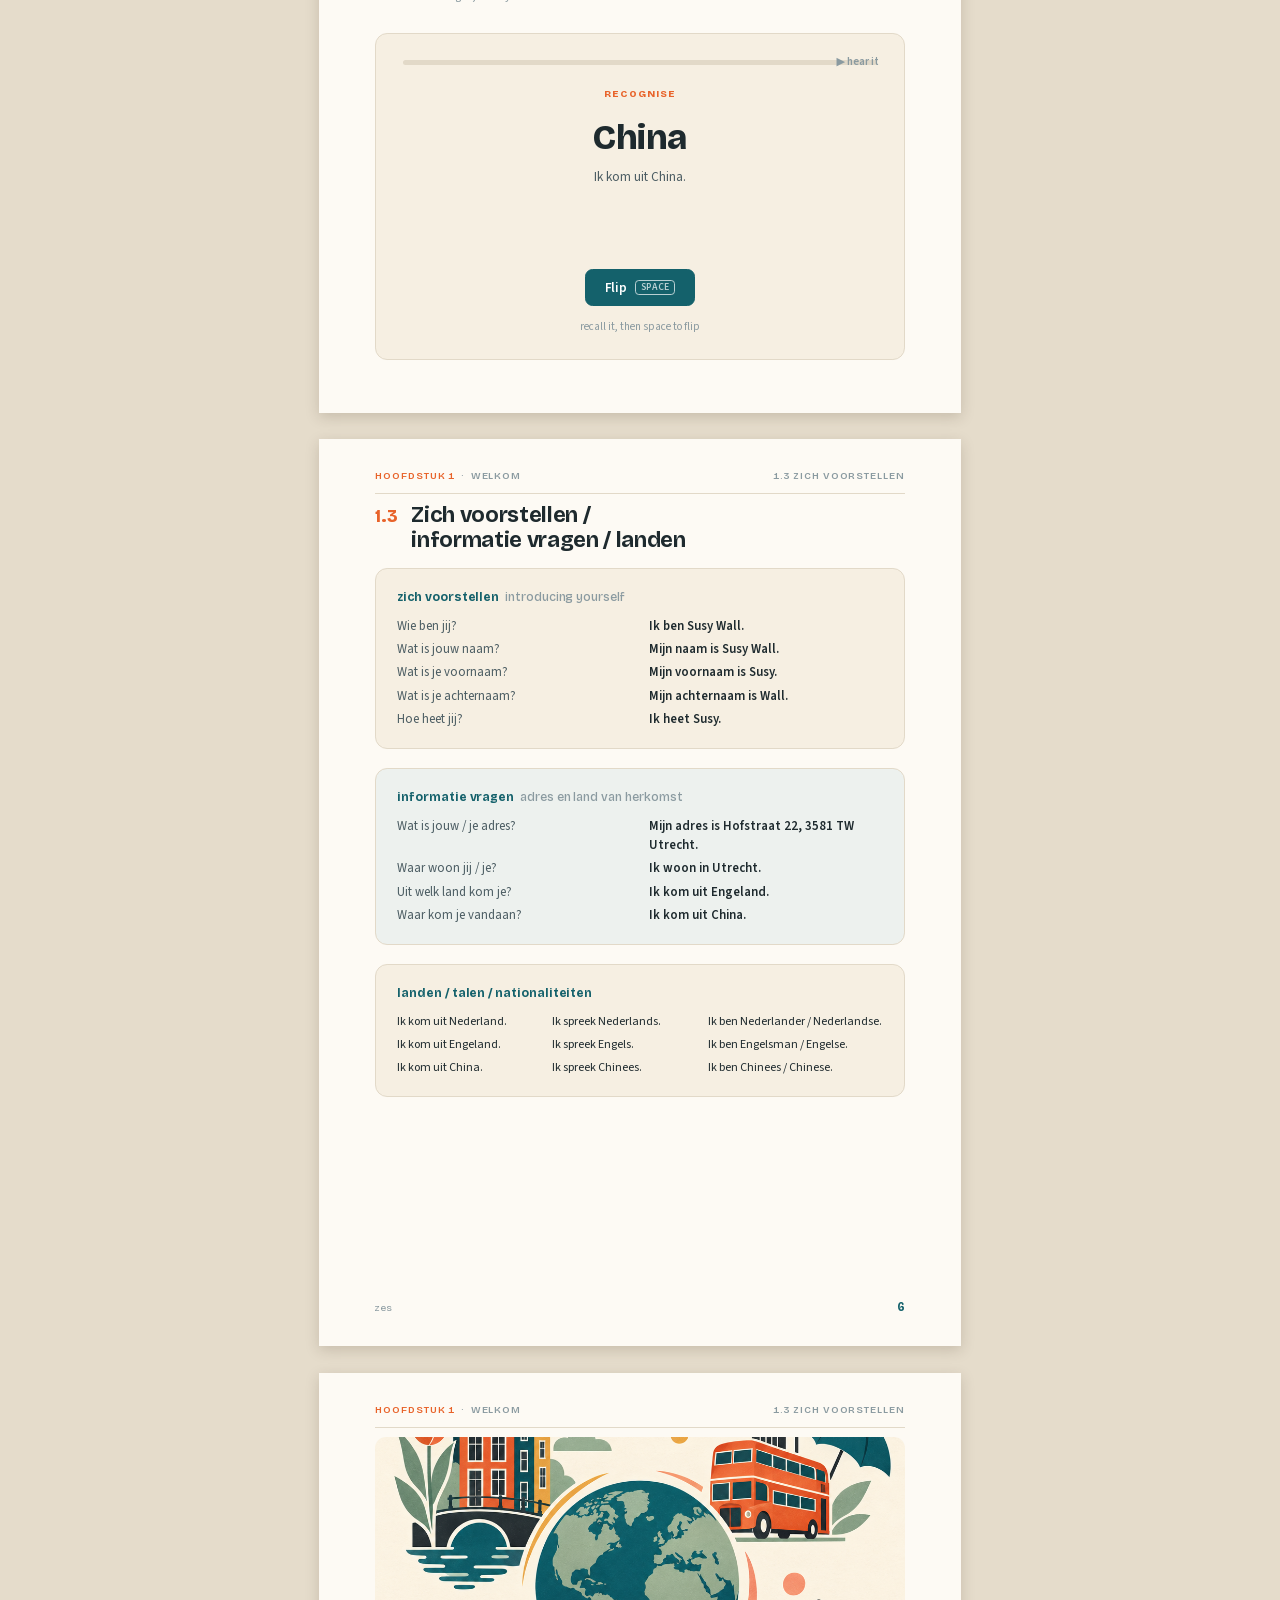
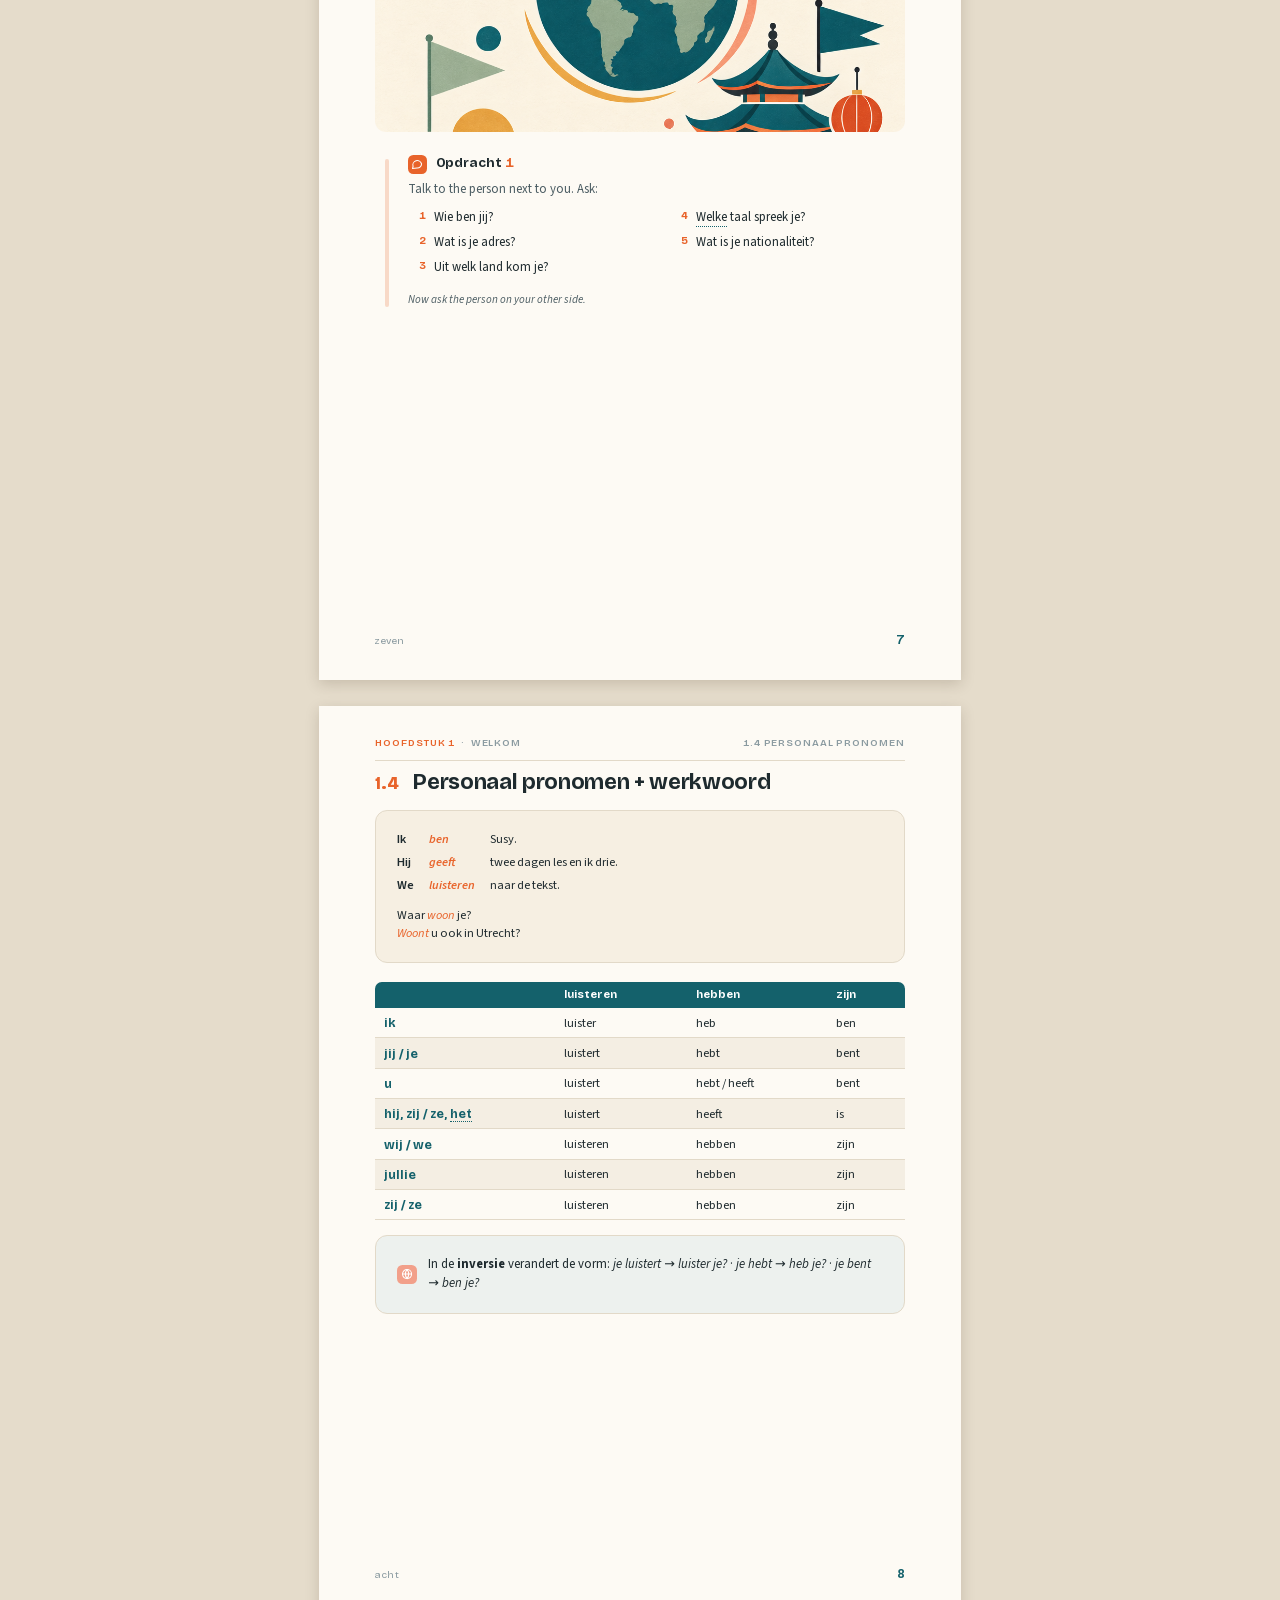
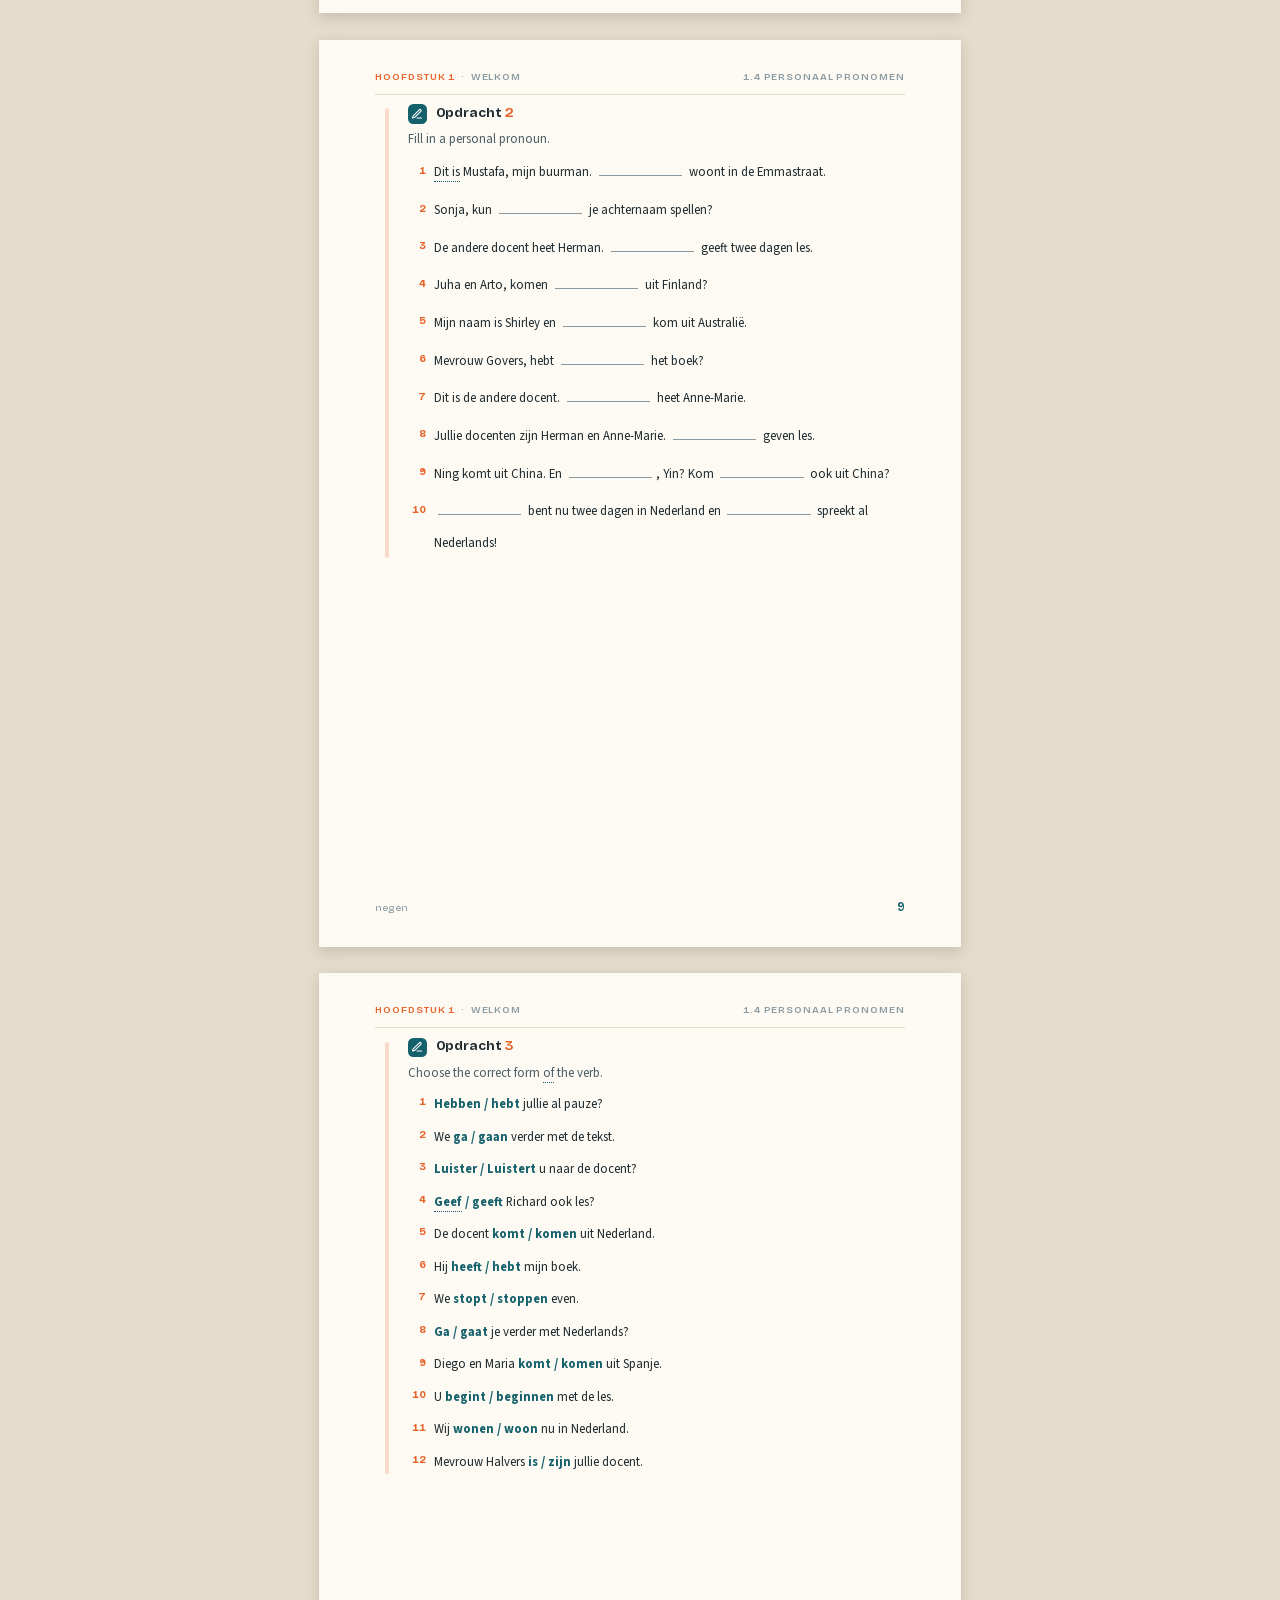
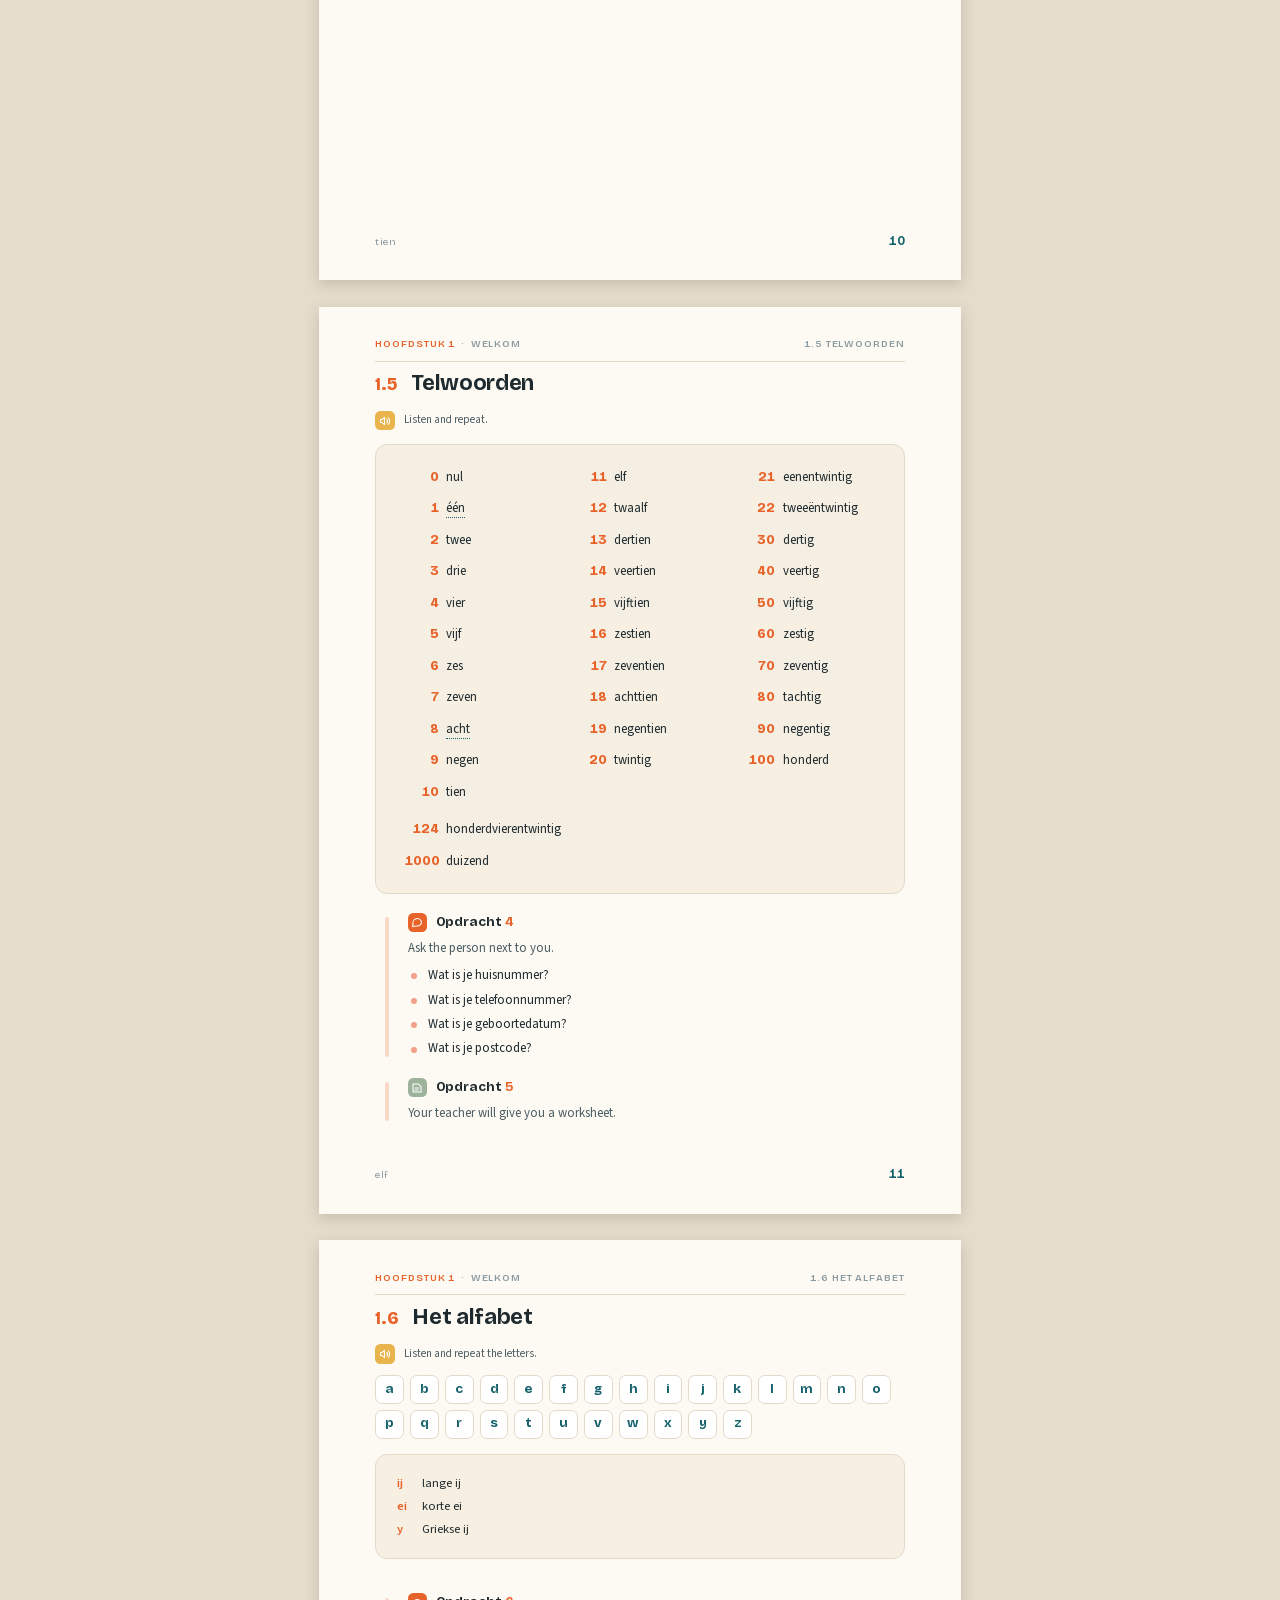
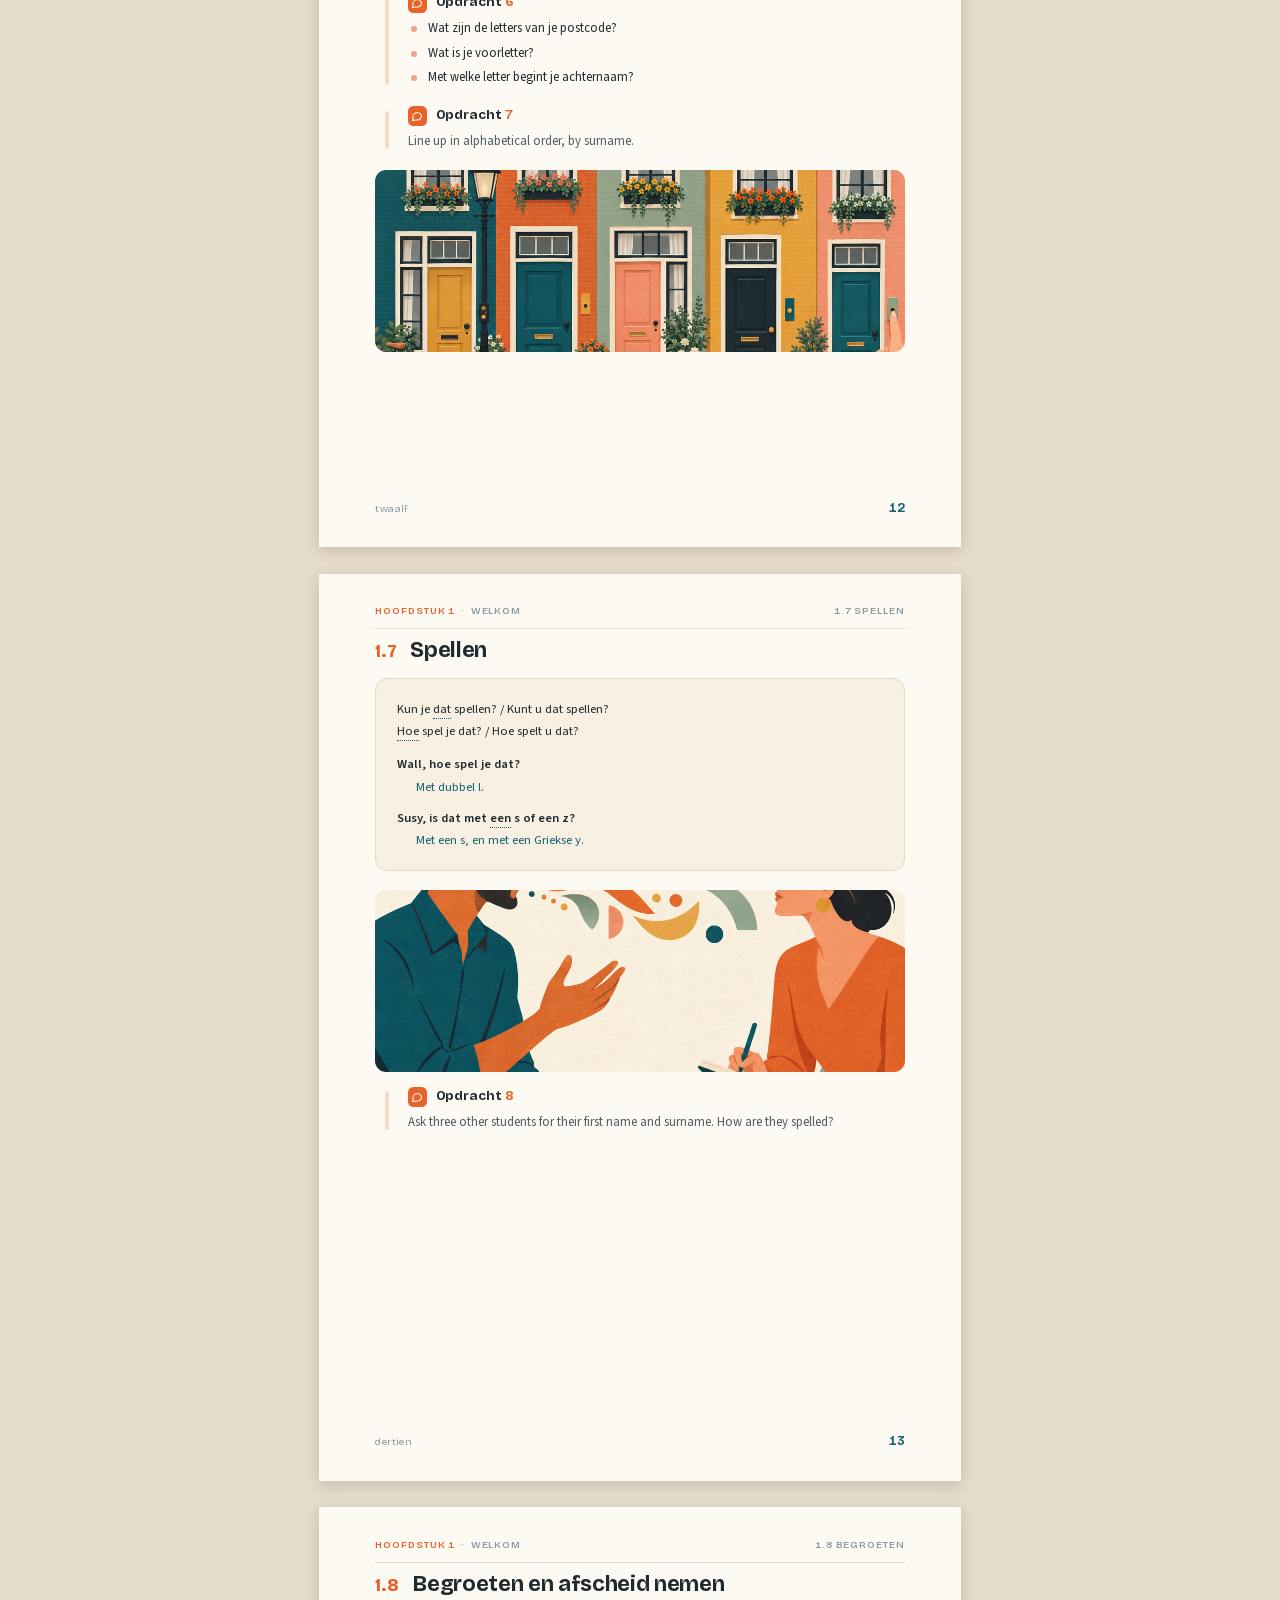
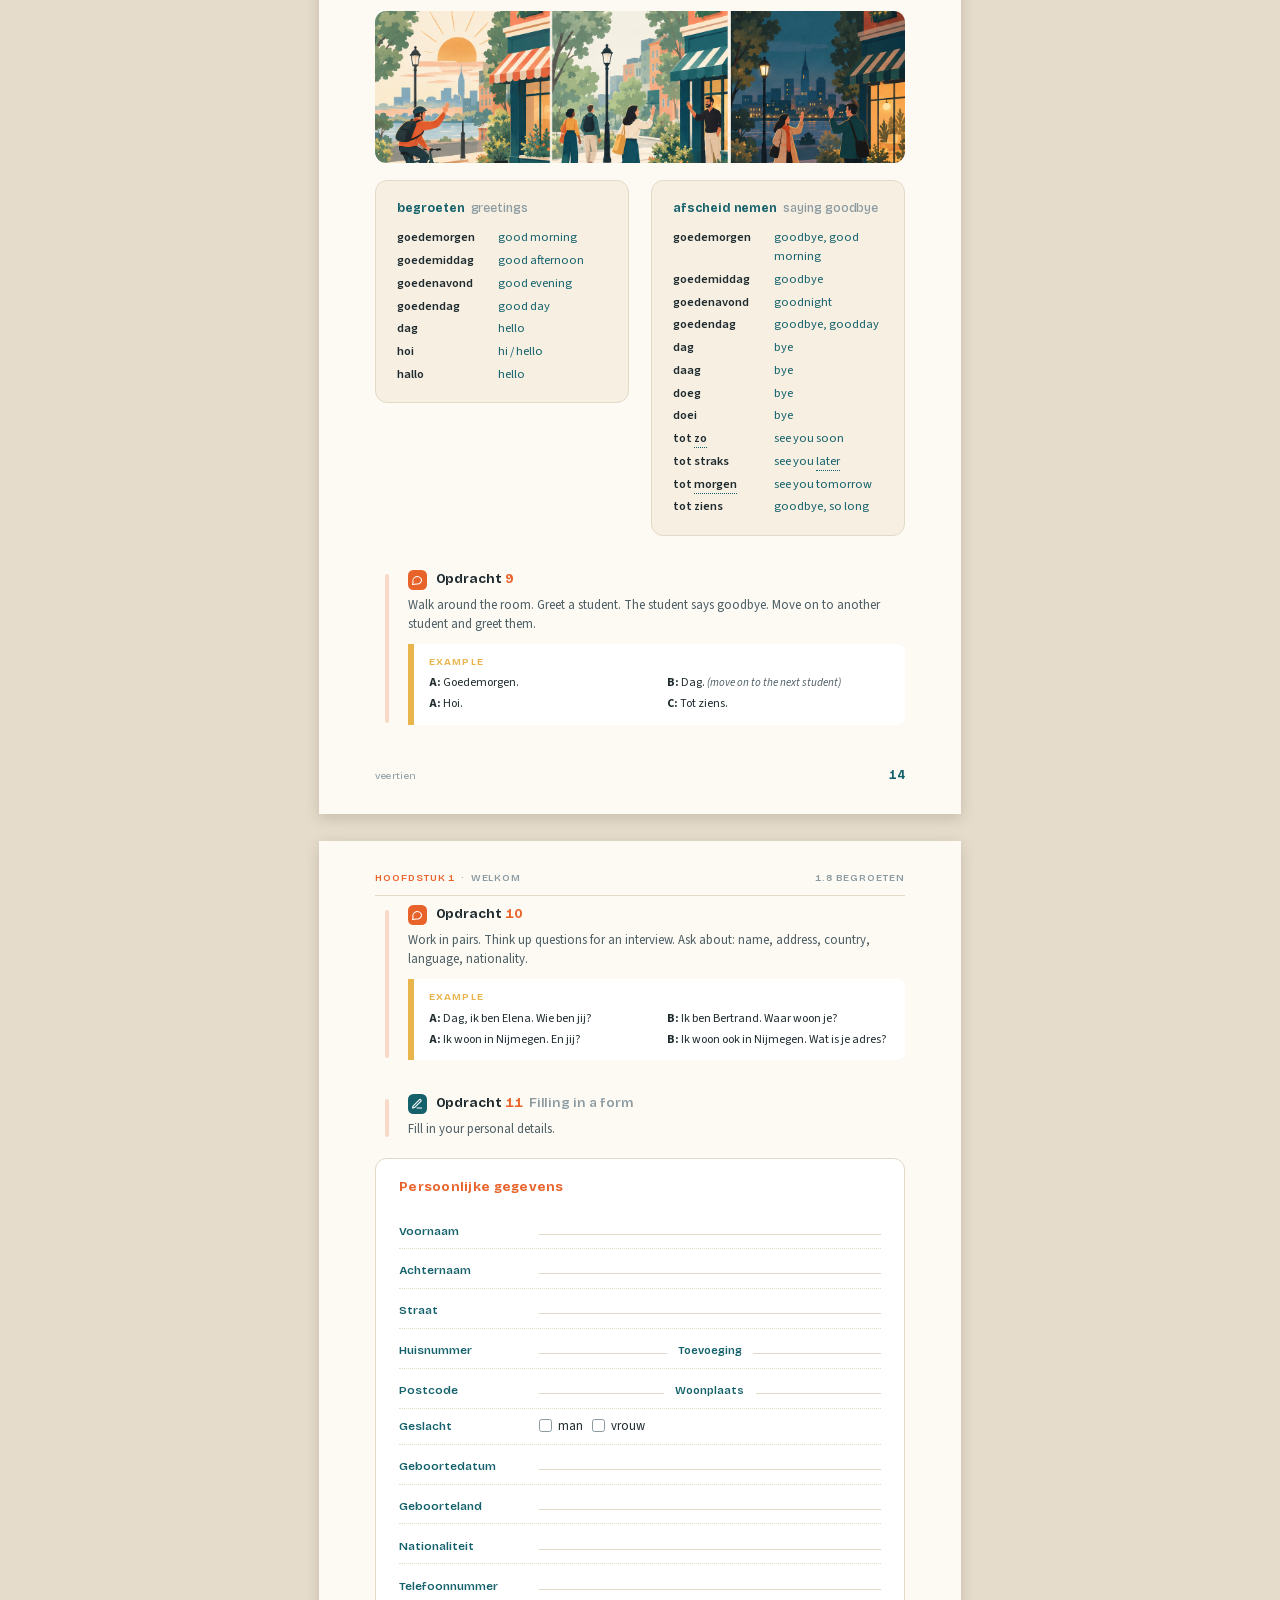
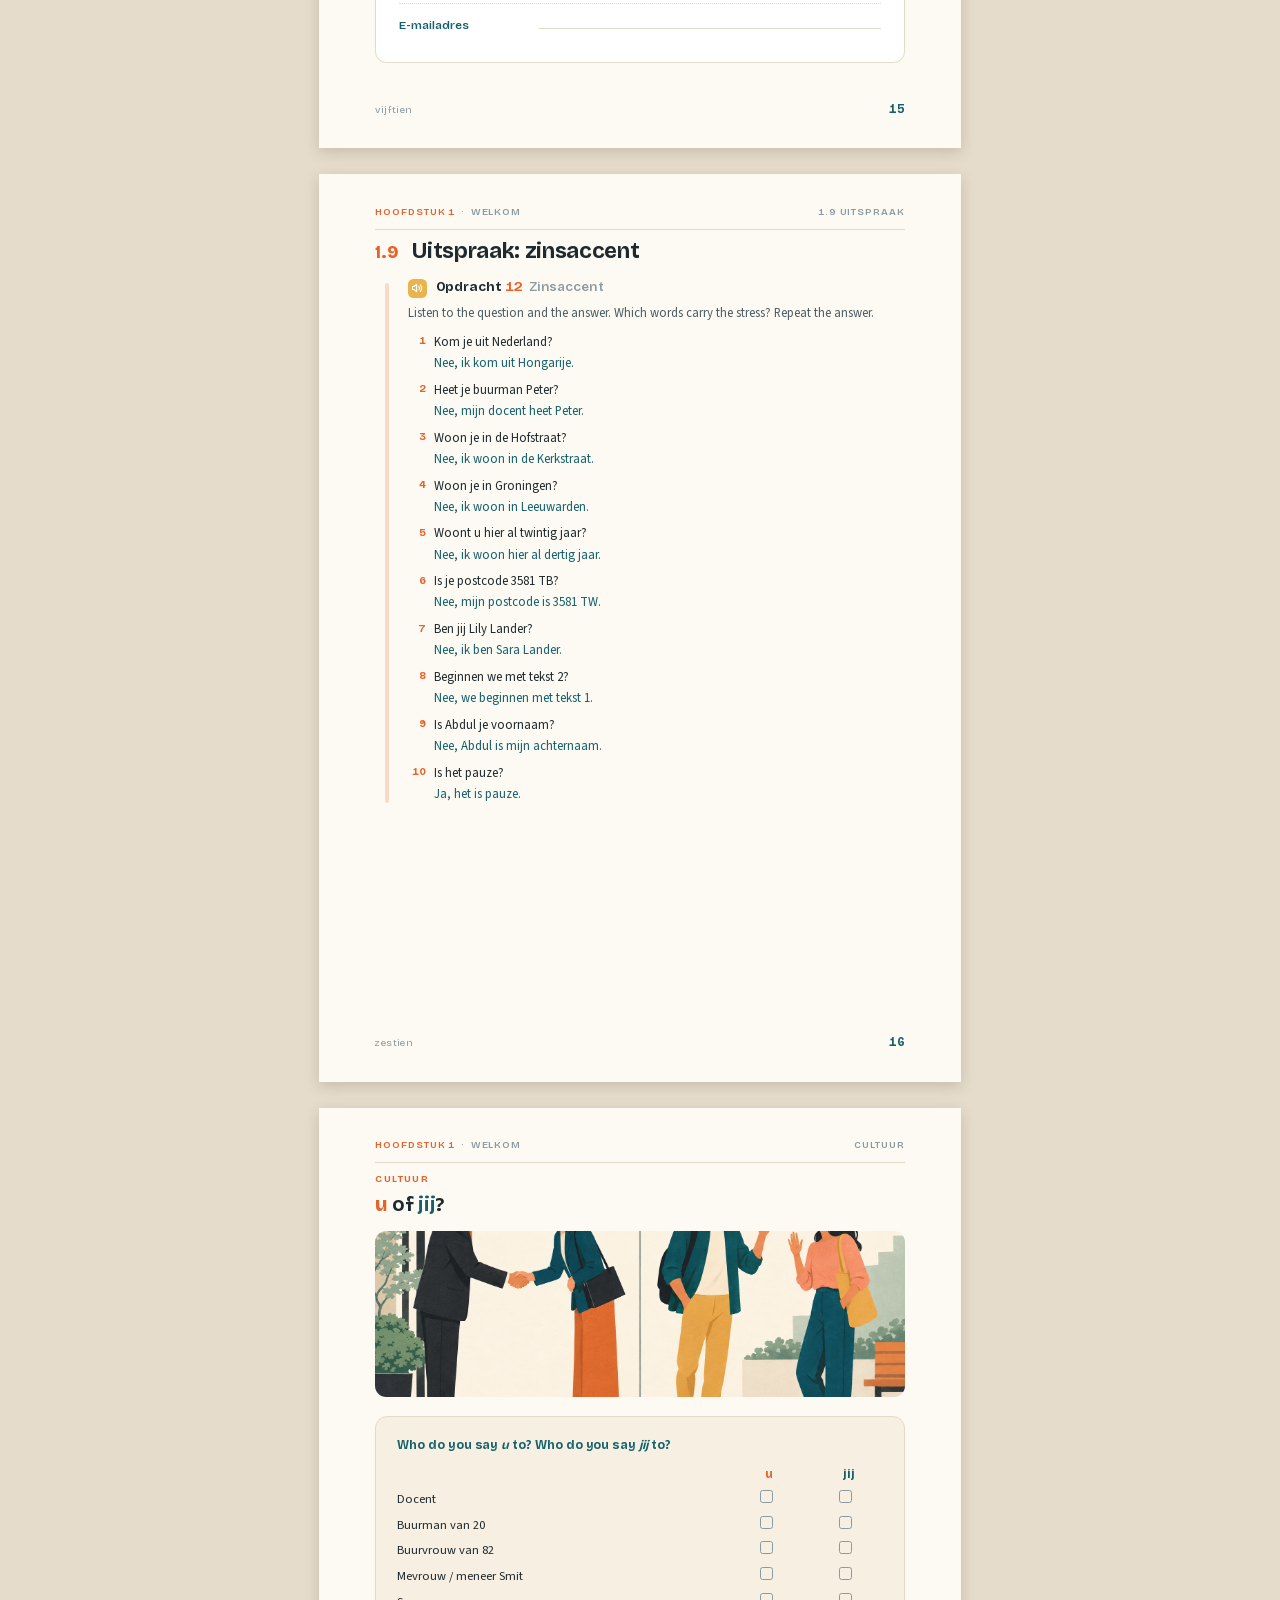
==== commit 8358a359: "Click a dialogue sentence to hear it again Every sentence in the three dialogues is now replayable o" ====
--- a/book/ch01-welcome/index.html
+++ b/book/ch01-welcome/index.html
@@ -22,10 +22,10 @@
 <div style="display:flex;align-items:center;gap:2.4mm;margin-bottom:3mm">
   <a class="icon i-audio play" href="audio/dialoog.mp3" data-src="audio/dialoog.mp3" aria-label="De cursus begint"><svg viewBox="0 0 24 24" class="ic-play"><path d="M11 5 6 9H3v6h3l5 4Z"/><path d="M15.5 8.5a5 5 0 0 1 0 7M18.5 5.5a9 9 0 0 1 0 13"/></svg><svg viewBox="0 0 24 24" class="ic-stop"><rect x="6" y="6" width="12" height="12" rx="2"/></svg></a><div style="font-family:var(--disp);font-weight:700;font-size:10pt"><span class="gloss" data-en="course">De cursus</span> begint.</div>
 </div>
-<dl class="dialogue"><dt><span class="gloss" data-en="de docent · teacher">Docent</span>:</dt><dd><span class="gloss" data-en="good morning">Goedemorgen</span> <span class="gloss" data-en="everyone">allemaal</span>.<br><span class="gloss" data-en="welcome (to)">Welkom</span> <span class="gloss" data-en="in">in</span> de cursus <span class="gloss" data-en="Dutch">Nederlands</span>.<br><span class="gloss" data-en="I">Ik</span> <span class="gloss" data-en="am">ben</span> Karin Dijkstra <span class="gloss" data-en="and">en</span> ik ben <span class="gloss" data-en="your (plural)">jullie</span> docent.<br>Jullie <span class="gloss" data-en="have">hebben</span> <span class="gloss" data-en="two">twee</span> <span class="gloss" data-en="teachers">docenten</span>. <span class="gloss" data-en="the">De</span> <span class="gloss" data-en="other">andere</span> docent <span class="gloss" data-en="is">is</span> Paul de Vries. <span class="gloss" data-en="he">Hij</span> geeft twee <span class="gloss" data-en="days">dagen</span> <span class="gloss" data-en="de les · lesson">les</span> en ik <span class="gloss" data-en="three">drie</span>.<br><span class="gloss" data-en="we">We</span> <span class="gloss" data-en="begin / start">beginnen</span> <span class="gloss" data-en="with">met</span> <span class="gloss" data-en="get to know">kennismaken</span>.<br><span class="gloss" data-en="who">Wie</span> ben <span class="gloss" data-en="you">jij</span>? <span class="gloss" data-en="what">Wat</span> is <span class="gloss" data-en="your (singular)">jouw</span> <span class="gloss" data-en="de naam · name">naam</span>?</dd><dt class=you>Cursist:</dt><dd>Ik ben Susy. <span class="gloss" data-en="my">Mijn</span> naam is Susy.</dd><dt>Docent:</dt><dd><span class="gloss" data-en="day">Dag</span> Susy. Susy is <span class="gloss" data-en="your (singular)">je</span> <span class="gloss" data-en="de voornaam · first name">voornaam</span>. En wat is je <span class="gloss" data-en="de achternaam · surname">achternaam</span>?</dd><dt class=you>Susy:</dt><dd>Mijn achternaam is Wall.</dd><dt>Docent:</dt><dd><span class="gloss" data-en="from">Uit</span> <span class="gloss" data-en="which">welk</span> <span class="gloss" data-en="het land · country">land</span> <span class="gloss" data-en="come">kom</span> je?</dd><dt class=you>Susy:</dt><dd>Ik kom uit <span class="gloss" data-en="England">Engeland</span>.</dd><dt>Docent:</dt><dd><span class="gloss" data-en="neighbour">De buurman</span> <span class="gloss" data-en="of">van</span> Susy: Wie ben jij? <span class="gloss" data-en="what’s your name?">Hoe heet jij</span>?</dd><dt class=you>Buurman:</dt><dd>Ik <span class="gloss" data-en="is called">heet</span> Ning.</dd><dt>Docent:</dt><dd>Dag Ning. En <span class="gloss" data-en="where">waar</span> kom je vandaan?</dd><dt class=you>Ning:</dt><dd>Ik kom uit <span class="gloss" data-en="China">China</span>.</dd><dt>Docent:</dt><dd>Waar <span class="gloss" data-en="live">woon</span> je?</dd><dt class=you>Ning:</dt><dd>Ik woon <span class="gloss" data-en="now">nu</span> in Utrecht.</dd><dt>Docent:</dt><dd>Wat is je <span class="gloss" data-en="het adres · address">adres</span>?</dd><dt class=you>Ning:</dt><dd>Mijn adres is Hofstraat 22.</dd><dt>Docent:</dt><dd><span class="gloss" data-en="on">Op</span> welk <span class="gloss" data-en="het nummer · number">nummer</span>? Wat is je <span class="gloss" data-en="het antwoord · answer">antwoord</span>? 23?</dd><dt class=you>Ning:</dt><dd><span class="gloss" data-en="no">Nee</span>, op 22. En mijn <span class="gloss" data-en="de postcode · postal code">postcode</span> is 3581 TW in Utrecht.<br>En <span class="gloss" data-en="you">u</span>, <span class="gloss" data-en="Ms / Mrs">mevrouw</span>? <span class="gloss" data-en="live">Woont</span> u <span class="gloss" data-en="also">ook</span> in Utrecht?</dd><dt>Docent:</dt><dd><span class="gloss" data-en="call (say)">Zeg</span> <span class="gloss" data-en="but (just)">maar</span> jij, <span class="gloss" data-en="(for friendliness, usually not translated)">hoor</span>. <span class="gloss" data-en="yes">Ja</span>, ik woon <span class="gloss" data-en="here">hier</span> <span class="gloss" data-en="already">al</span> <span class="gloss" data-en="twenty">twintig</span> <span class="gloss" data-en="het jaar · year">jaar</span>.<br>Oké, we <span class="gloss" data-en="go on (continue)">gaan verder</span> met de les. <span class="gloss" data-en="has">Heeft</span> <span class="gloss" data-en="everyone">iedereen</span> <span class="gloss" data-en="book">het boek</span>?<br>We beginnen met <span class="gloss" data-en="de tekst · text">tekst</span> 1 op <span class="gloss" data-en="de bladzijde · page">bladzijde</span> 8. We gaan <span class="gloss" data-en="to">naar</span> de tekst <span class="gloss" data-en="listen">luisteren</span>. We gaan de tekst ook <span class="gloss" data-en="read">lezen</span>.</dd></dl>
+<dl class="dialogue" data-audio="audio/dialoog.mp3"><dt><span class="gloss" data-en="de docent · teacher">Docent</span>:</dt><dd><span class="say" data-t="0.0,1.75"><span class="gloss" data-en="good morning">Goedemorgen</span> <span class="gloss" data-en="everyone">allemaal</span>.</span><br><span class="say" data-t="1.75,4.45"><span class="gloss" data-en="welcome (to)">Welkom</span> <span class="gloss" data-en="in">in</span> de cursus <span class="gloss" data-en="Dutch">Nederlands</span>.</span><br><span class="say" data-t="4.45,7.91"><span class="gloss" data-en="I">Ik</span> <span class="gloss" data-en="am">ben</span> Karin Dijkstra <span class="gloss" data-en="and">en</span> ik ben <span class="gloss" data-en="your (plural)">jullie</span> docent.</span><br><span class="say" data-t="7.91,10.14">Jullie <span class="gloss" data-en="have">hebben</span> <span class="gloss" data-en="two">twee</span> <span class="gloss" data-en="teachers">docenten</span>.</span> <span class="say" data-t="10.14,12.75"><span class="gloss" data-en="the">De</span> <span class="gloss" data-en="other">andere</span> docent <span class="gloss" data-en="is">is</span> Paul de Vries.</span> <span class="say" data-t="12.75,15.51"><span class="gloss" data-en="he">Hij</span> geeft twee <span class="gloss" data-en="days">dagen</span> <span class="gloss" data-en="de les · lesson">les</span> en ik <span class="gloss" data-en="three">drie</span>.</span><br><span class="say" data-t="15.51,17.78"><span class="gloss" data-en="we">We</span> <span class="gloss" data-en="begin / start">beginnen</span> <span class="gloss" data-en="with">met</span> <span class="gloss" data-en="get to know">kennismaken</span>.</span><br><span class="say" data-t="17.78,19.23"><span class="gloss" data-en="who">Wie</span> ben <span class="gloss" data-en="you">jij</span>?</span> <span class="say" data-t="19.23,20.76"><span class="gloss" data-en="what">Wat</span> is <span class="gloss" data-en="your (singular)">jouw</span> <span class="gloss" data-en="de naam · name">naam</span>?</span></dd><dt class=you>Cursist:</dt><dd><span class="say" data-t="20.76,22.28">Ik ben Susy.</span> <span class="say" data-t="22.28,24.1"><span class="gloss" data-en="my">Mijn</span> naam is Susy.</span></dd><dt>Docent:</dt><dd><span class="say" data-t="24.1,25.64"><span class="gloss" data-en="day">Dag</span> Susy.</span> <span class="say" data-t="25.64,27.95">Susy is <span class="gloss" data-en="your (singular)">je</span> <span class="gloss" data-en="de voornaam · first name">voornaam</span>.</span> <span class="say" data-t="27.95,29.89">En wat is je <span class="gloss" data-en="de achternaam · surname">achternaam</span>?</span></dd><dt class=you>Susy:</dt><dd><span class="say" data-t="29.89,32.11">Mijn achternaam is Wall.</span></dd><dt>Docent:</dt><dd><span class="say" data-t="32.11,33.86"><span class="gloss" data-en="from">Uit</span> <span class="gloss" data-en="which">welk</span> <span class="gloss" data-en="het land · country">land</span> <span class="gloss" data-en="come">kom</span> je?</span></dd><dt class=you>Susy:</dt><dd><span class="say" data-t="33.86,35.51">Ik kom uit <span class="gloss" data-en="England">Engeland</span>.</span></dd><dt>Docent:</dt><dd><span class="say" data-t="35.51,38.95"><span class="gloss" data-en="neighbour">De buurman</span> <span class="gloss" data-en="of">van</span> Susy: Wie ben jij?</span> <span class="say" data-t="38.95,40.32"><span class="gloss" data-en="what’s your name?">Hoe heet jij</span>?</span></dd><dt class=you>Buurman:</dt><dd><span class="say" data-t="40.32,41.65">Ik <span class="gloss" data-en="is called">heet</span> Ning.</span></dd><dt>Docent:</dt><dd><span class="say" data-t="41.65,42.91">Dag Ning.</span> <span class="say" data-t="42.91,44.79">En <span class="gloss" data-en="where">waar</span> kom je vandaan?</span></dd><dt class=you>Ning:</dt><dd><span class="say" data-t="44.79,46.39">Ik kom uit <span class="gloss" data-en="China">China</span>.</span></dd><dt>Docent:</dt><dd><span class="say" data-t="46.39,47.8">Waar <span class="gloss" data-en="live">woon</span> je?</span></dd><dt class=you>Ning:</dt><dd><span class="say" data-t="47.8,49.86">Ik woon <span class="gloss" data-en="now">nu</span> in Utrecht.</span></dd><dt>Docent:</dt><dd><span class="say" data-t="49.86,51.57">Wat is je <span class="gloss" data-en="het adres · address">adres</span>?</span></dd><dt class=you>Ning:</dt><dd><span class="say" data-t="51.57,54.88">Mijn adres is Hofstraat 22.</span></dd><dt>Docent:</dt><dd><span class="say" data-t="54.88,56.53"><span class="gloss" data-en="on">Op</span> welk <span class="gloss" data-en="het nummer · number">nummer</span>?</span> <span class="say" data-t="56.53,58.34">Wat is je <span class="gloss" data-en="het antwoord · answer">antwoord</span>?</span> <span class="say" data-t="58.34,60.06">23?</span></dd><dt class=you>Ning:</dt><dd><span class="say" data-t="60.06,62.41"><span class="gloss" data-en="no">Nee</span>, op 22.</span> <span class="say" data-t="62.41,67.5">En mijn <span class="gloss" data-en="de postcode · postal code">postcode</span> is 3581 TW in Utrecht.</span><br><span class="say" data-t="67.5,69.18">En <span class="gloss" data-en="you">u</span>, <span class="gloss" data-en="Ms / Mrs">mevrouw</span>?</span> <span class="say" data-t="69.18,71.17"><span class="gloss" data-en="live">Woont</span> u <span class="gloss" data-en="also">ook</span> in Utrecht?</span></dd><dt>Docent:</dt><dd><span class="say" data-t="71.17,72.91"><span class="gloss" data-en="call (say)">Zeg</span> <span class="gloss" data-en="but (just)">maar</span> jij, <span class="gloss" data-en="(for friendliness, usually not translated)">hoor</span>.</span> <span class="say" data-t="72.91,75.45"><span class="gloss" data-en="yes">Ja</span>, ik woon <span class="gloss" data-en="here">hier</span> <span class="gloss" data-en="already">al</span> <span class="gloss" data-en="twenty">twintig</span> <span class="gloss" data-en="het jaar · year">jaar</span>.</span><br><span class="say" data-t="75.45,77.99">Oké, we <span class="gloss" data-en="go on (continue)">gaan verder</span> met de les.</span> <span class="say" data-t="77.99,79.83"><span class="gloss" data-en="has">Heeft</span> <span class="gloss" data-en="everyone">iedereen</span> <span class="gloss" data-en="book">het boek</span>?</span><br><span class="say" data-t="79.83,83.24">We beginnen met <span class="gloss" data-en="de tekst · text">tekst</span> 1 op <span class="gloss" data-en="de bladzijde · page">bladzijde</span> 8.</span> <span class="say" data-t="83.24,85.48">We gaan <span class="gloss" data-en="to">naar</span> de tekst <span class="gloss" data-en="listen">luisteren</span>.</span> <span class="say" data-t="85.48,87.78">We gaan de tekst ook <span class="gloss" data-en="read">lezen</span>.</span></dd></dl>
 <div style="text-align:center;color:var(--ink-faint);font-family:var(--disp);
             font-size:12pt;letter-spacing:.3em;margin:3.5mm 0">(…)</div>
-<dl class="dialogue"><dt>Docent:</dt><dd>We <span class="gloss" data-en="stop">stoppen</span> <span class="gloss" data-en="for a moment">even</span>, <span class="gloss" data-en="it is">het is</span> <span class="gloss" data-en="de pauze · break">pauze</span>. <span class="gloss" data-en="see you later">Tot straks</span>.</dd></dl></div><div class="pf"><span class="w">twee</span><span class="n">2</span></div></section><section class="page plate"><div class="rh"><span><span class="chap">Hoofdstuk 1</span> &nbsp;·&nbsp; Welkom</span><span>1.1 Dialoog</span></div><img src="art/dialoog.png" class="img"><div class="pf"><span class="w">drie</span><span class="n">3</span></div></section><section class="page "><div class="rh"><span><span class="chap">Hoofdstuk 1</span> &nbsp;·&nbsp; Welkom</span><span>1.2 Woordenlijst</span></div><div class="keep" data-keep="woordenlijst-a">
+<dl class="dialogue" data-audio="audio/dialoog.mp3"><dt>Docent:</dt><dd><span class="say" data-t="87.78,90.37">We <span class="gloss" data-en="stop">stoppen</span> <span class="gloss" data-en="for a moment">even</span>, <span class="gloss" data-en="it is">het is</span> <span class="gloss" data-en="de pauze · break">pauze</span>.</span> <span class="say" data-t="90.37,91.79"><span class="gloss" data-en="see you later">Tot straks</span>.</span></dd></dl></div><div class="pf"><span class="w">twee</span><span class="n">2</span></div></section><section class="page plate"><div class="rh"><span><span class="chap">Hoofdstuk 1</span> &nbsp;·&nbsp; Welkom</span><span>1.1 Dialoog</span></div><img src="art/dialoog.png" class="img"><div class="pf"><span class="w">drie</span><span class="n">3</span></div></section><section class="page "><div class="rh"><span><span class="chap">Hoofdstuk 1</span> &nbsp;·&nbsp; Welkom</span><span>1.2 Woordenlijst</span></div><div class="keep" data-keep="woordenlijst-a">
 <h2 class="sec"><span class="num">1.2</span> Woordenlijst</h2>
 <div class="note" style="margin-bottom:3.5mm">The words appear in the order they occur in the dialogue.
 The infinitive or singular form is given in brackets.</div>
@@ -110,17 +110,52 @@
 <script>
 (function () {
   // ---- audio: click an icon to play, click again to stop ----
-  var audio = new Audio(), current = null;
-  function reset() { if (current) current.classList.remove("playing"); current = null; }
+  // A dialogue sentence (span.say with data-t="start,end", from build.py) plays
+  // just that stretch of the recording: click to hear it, click again to hear it
+  // again, Shift-click to loop it until the next click.
+  var audio = new Audio(), current = null, until = 0, from = 0, loop = false;
+  function reset() {
+    if (current) current.classList.remove("playing", "speaking");
+    current = null; until = 0; loop = false;
+  }
   audio.addEventListener("ended", reset);
+  function watch() {                     // timeupdate is too coarse to stop on a word
+    if (!until || !current) return;
+    if (audio.currentTime >= until) {
+      if (loop) audio.currentTime = from;
+      else { audio.pause(); reset(); return; }
+    }
+    requestAnimationFrame(watch);
+  }
+  function start(el, src, a, b, cls) {
+    reset();
+    if (audio.getAttribute("src") !== src) audio.src = src;
+    audio.currentTime = a;
+    audio.play().then(function () {
+      current = el; el.classList.add(cls); from = a; until = b;
+      if (b) requestAnimationFrame(watch);
+    }).catch(function () { el.classList.add("failed"); });
+  }
   document.addEventListener("click", function (e) {
-    var btn = e.target.closest("a.i-audio"); if (!btn) return;
-    e.preventDefault();
-    if (current === btn) { audio.pause(); reset(); return; }
-    reset();
-    audio.src = btn.dataset.src; audio.currentTime = 0;
-    audio.play().then(function () { current = btn; btn.classList.add("playing"); })
-                .catch(function () { btn.classList.add("failed"); });
+    var btn = e.target.closest("a.i-audio");
+    if (btn) {
+      e.preventDefault();
+      if (current === btn) { audio.pause(); reset(); return; }
+      start(btn, btn.dataset.src, 0, 0, "playing");
+      return;
+    }
+    var say = e.target.closest(".say[data-t]");
+    // on a touch screen a tap on a glossed word opens its translation instead
+    if (!say || (touched && e.target.closest(".gloss"))) return;
+    if (current === say && loop) { audio.pause(); reset(); return; }
+    var t = say.dataset.t.split(",").map(Number);
+    start(say, say.closest("dl").dataset.audio, t[0], t[1], "speaking");
+    loop = e.shiftKey;
+  });
+  document.addEventListener("DOMContentLoaded", function () {
+    document.querySelectorAll(".say[data-t]").forEach(function (s) {
+      s.title = "Click to hear this sentence (Shift-click to loop it)";
+    });
   });
 
   // ---- first-occurrence translations ----
--- a/book/shared/style.css
+++ b/book/shared/style.css
@@ -239,6 +239,11 @@
   body{ background:var(--desk); padding:7mm 0; }
   .page{ margin:0 auto 7mm; box-shadow:0 1mm 3.5mm rgba(60,44,26,.18); }
   .page:last-child{ margin-bottom:0; }
+  /* a dialogue sentence you can click to hear again — colour only, never a box
+     change, so the screen layout build.py measures stays the print layout */
+  .say[data-t]{ cursor:pointer; border-radius:1mm; transition:background .15s; }
+  .say[data-t]:hover{ background:rgba(20,97,107,.08); }
+  .say.speaking{ background:rgba(233,180,76,.35); }
   /* ---------- phones: the sheet becomes a column ----------
    * A .page is a rigid 170x240mm box, which is right for print and wrong for a
    * 390px screen — it simply overflowed sideways. Below one sheet's width the
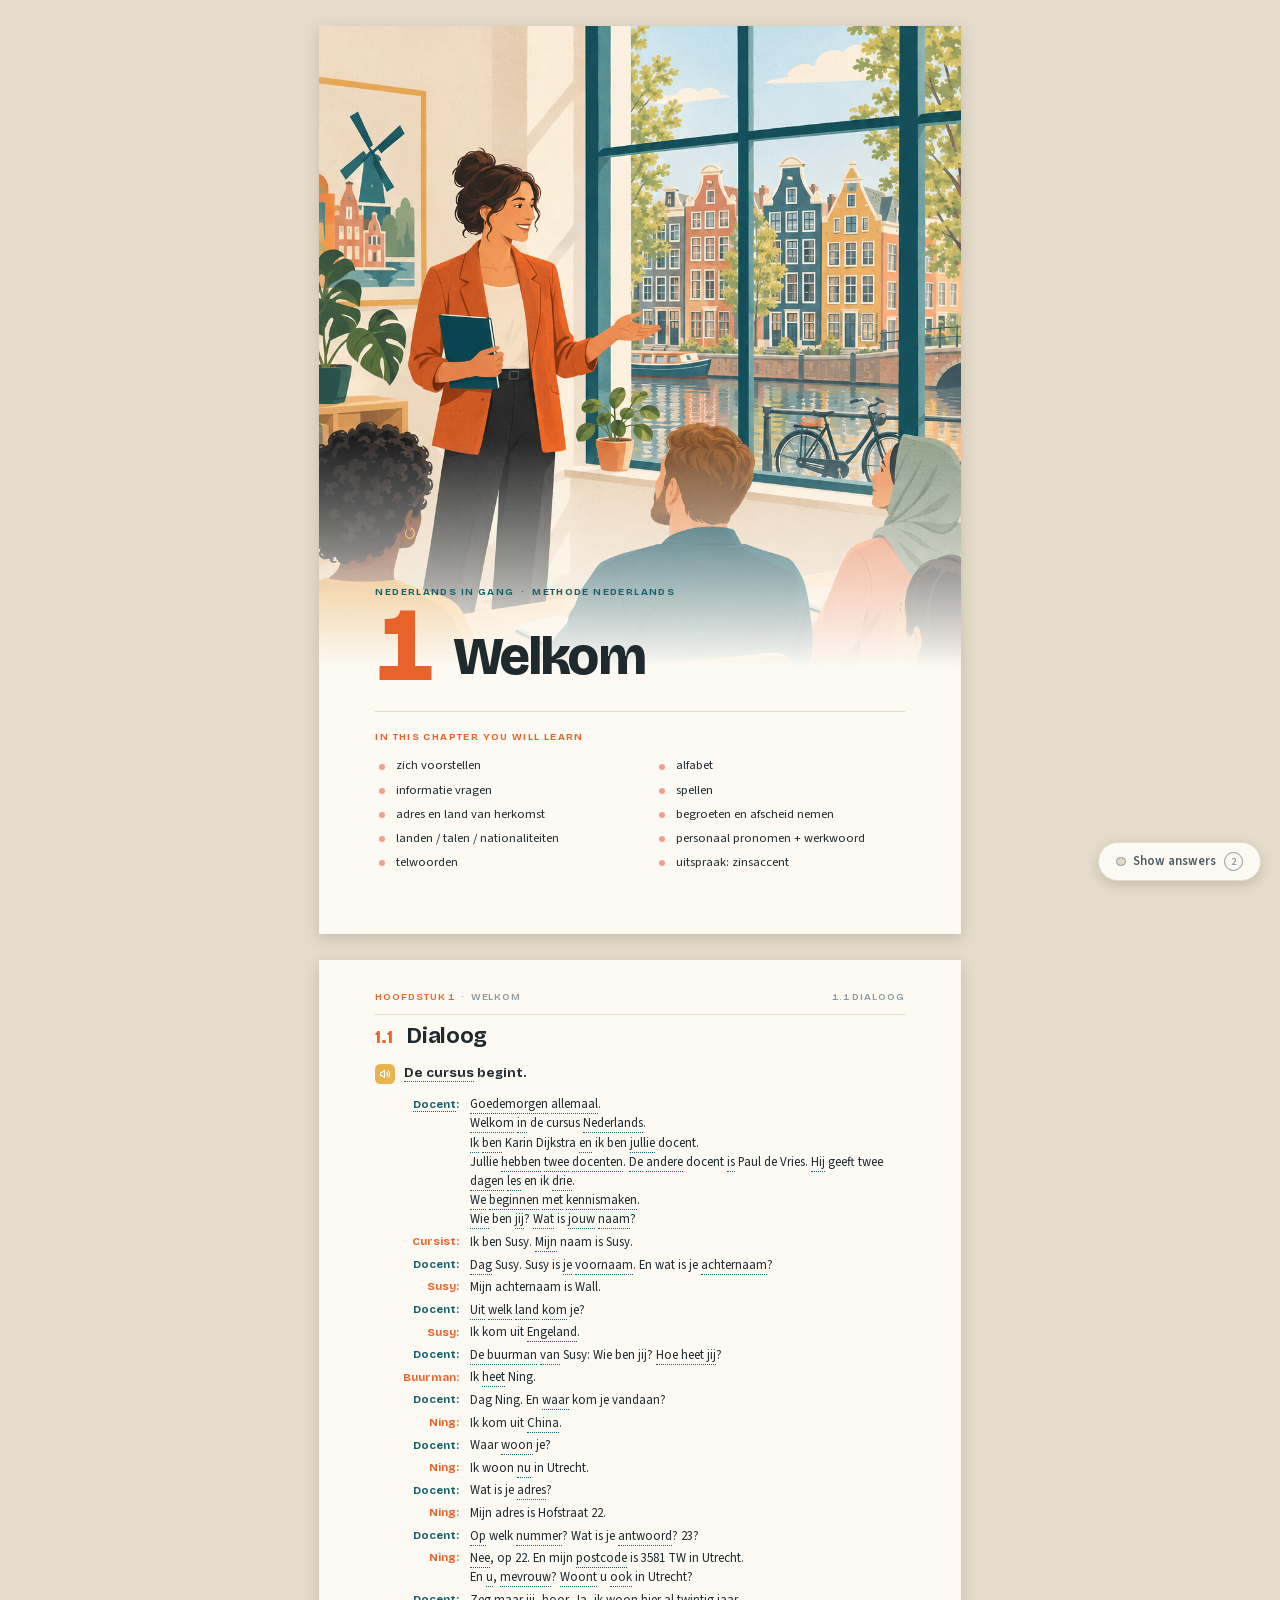
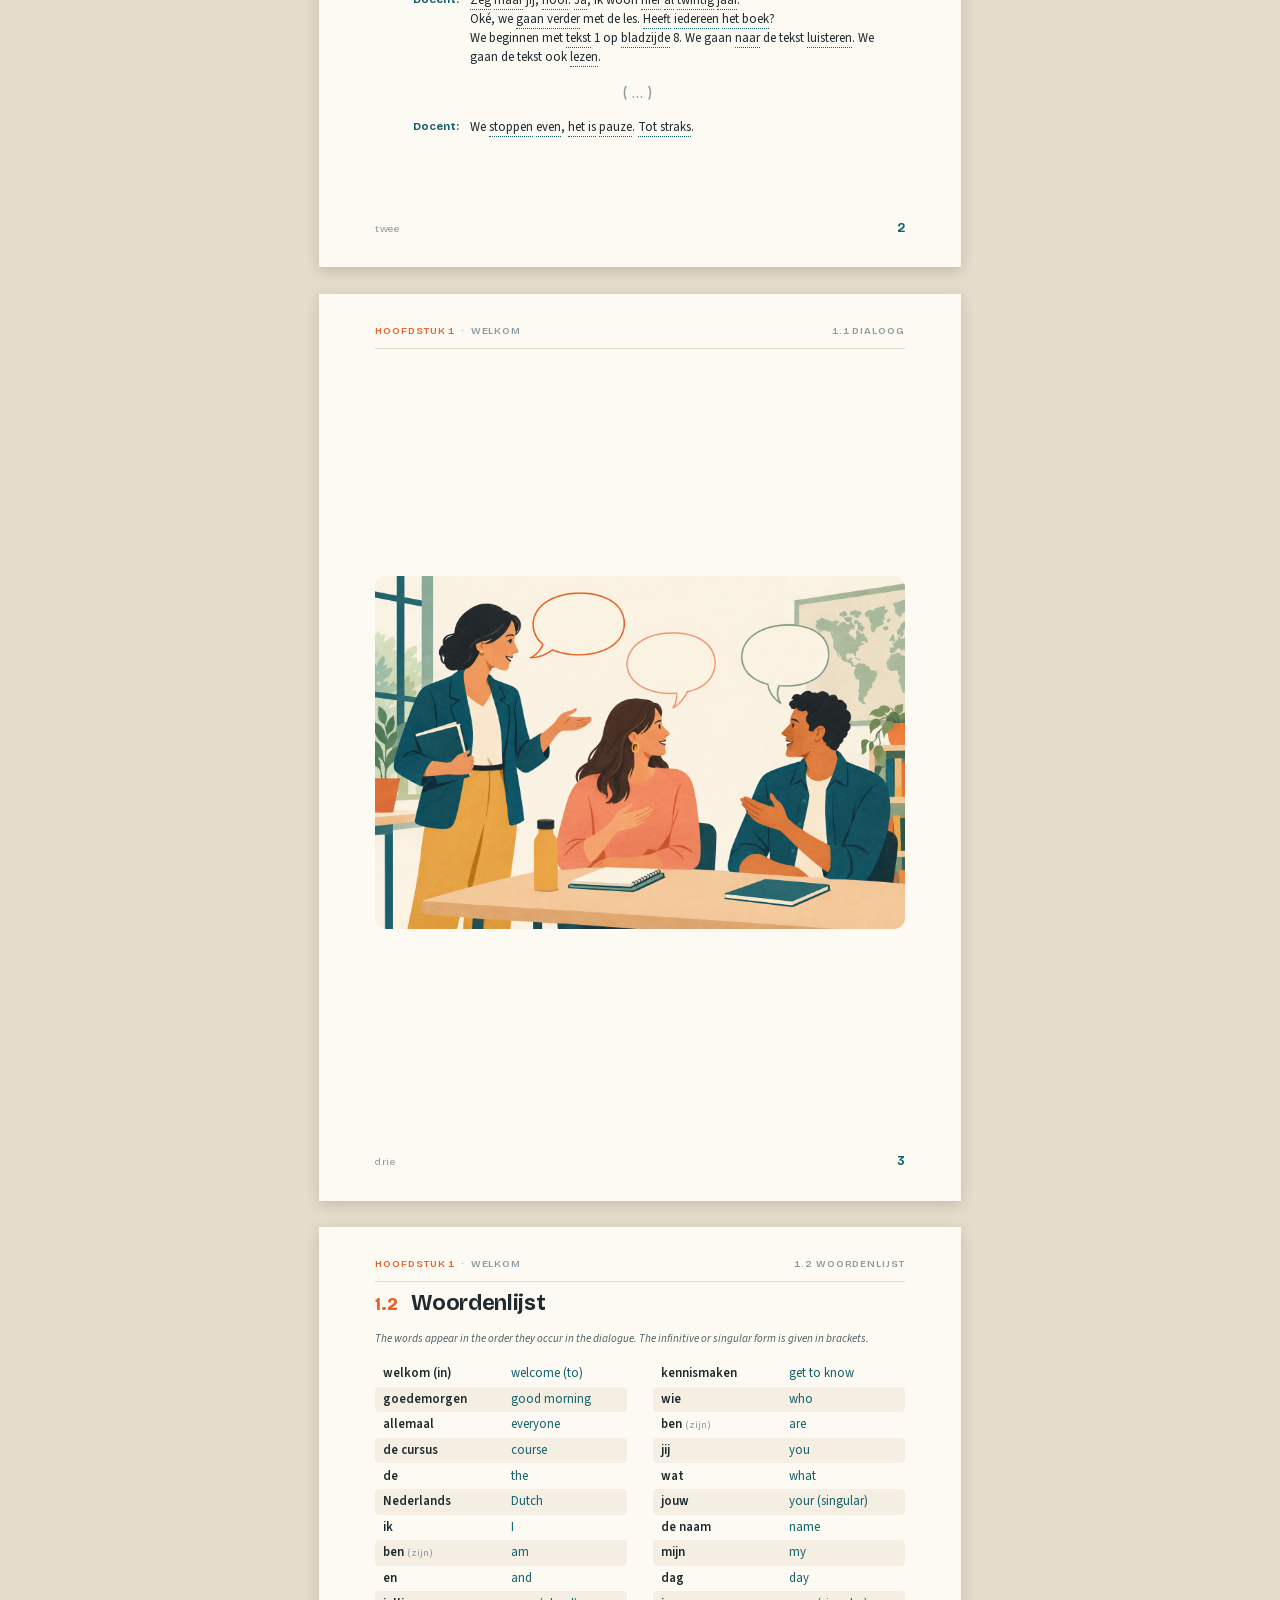
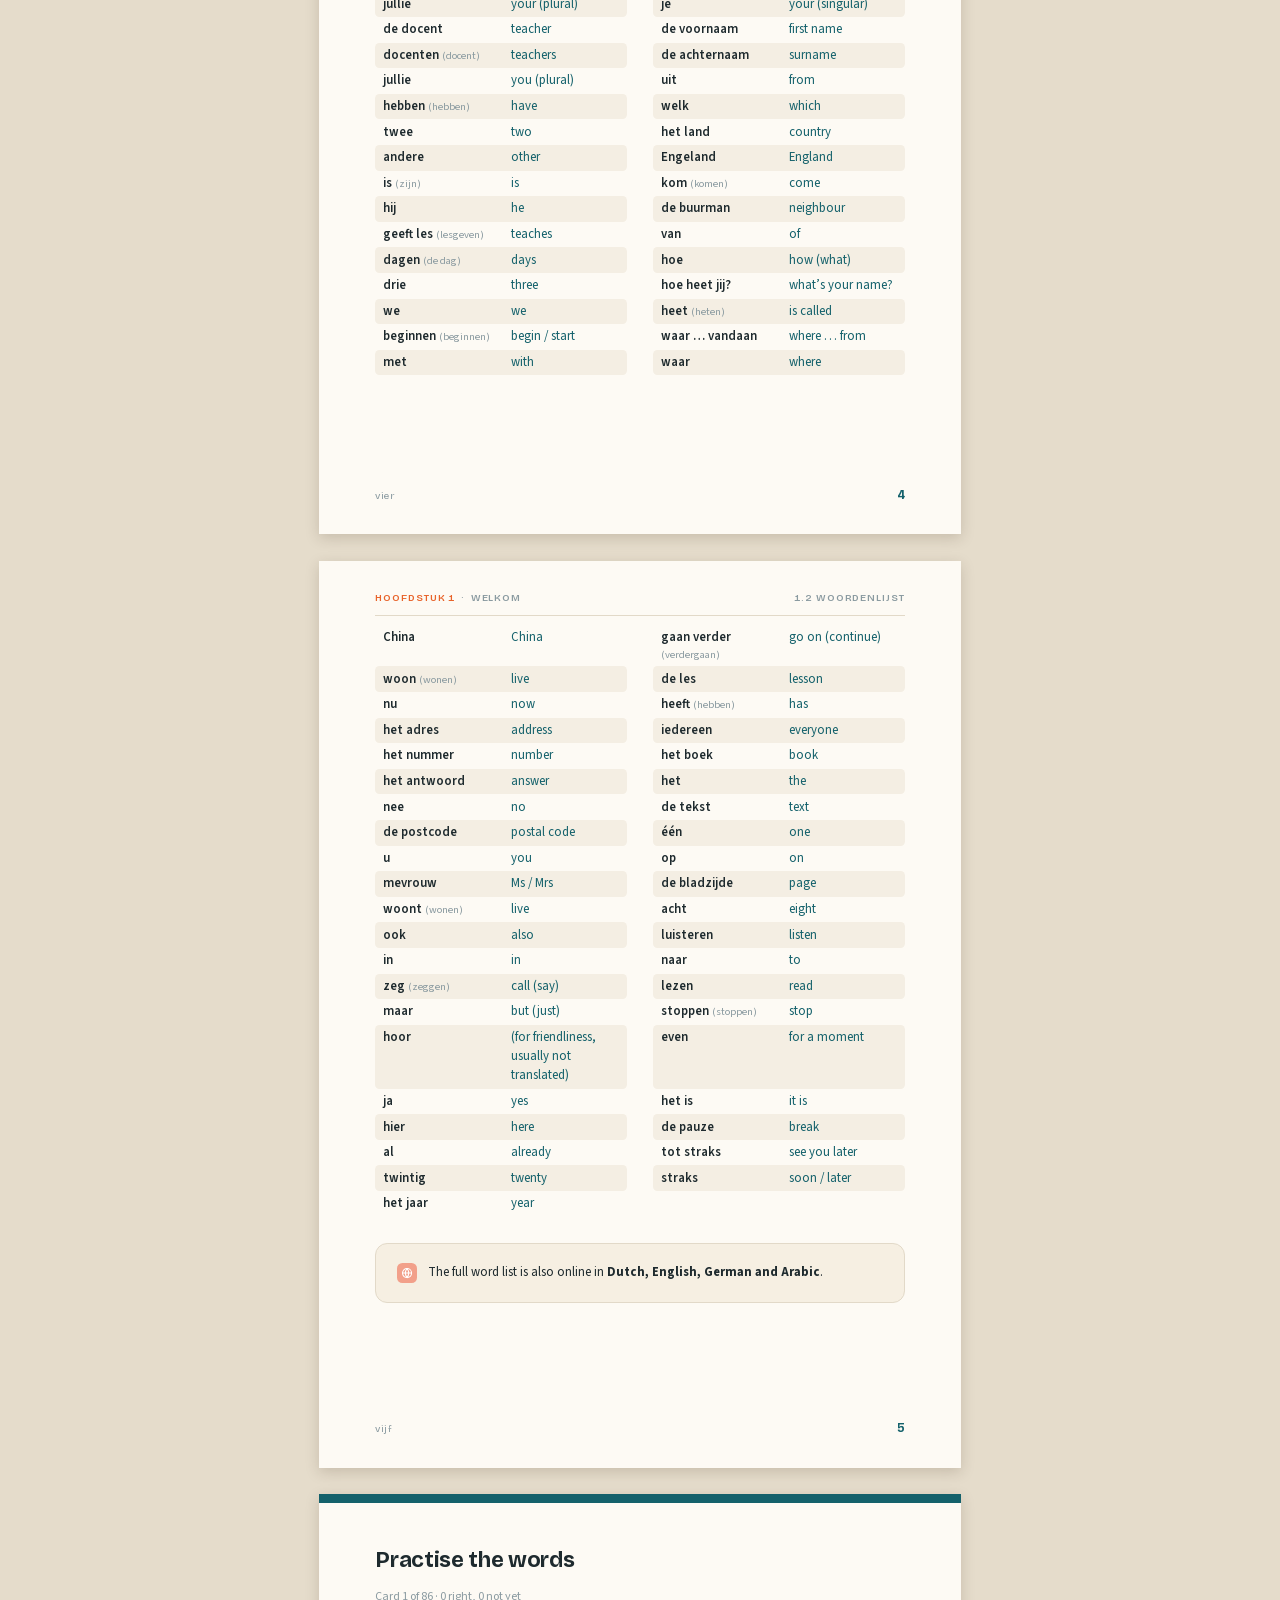
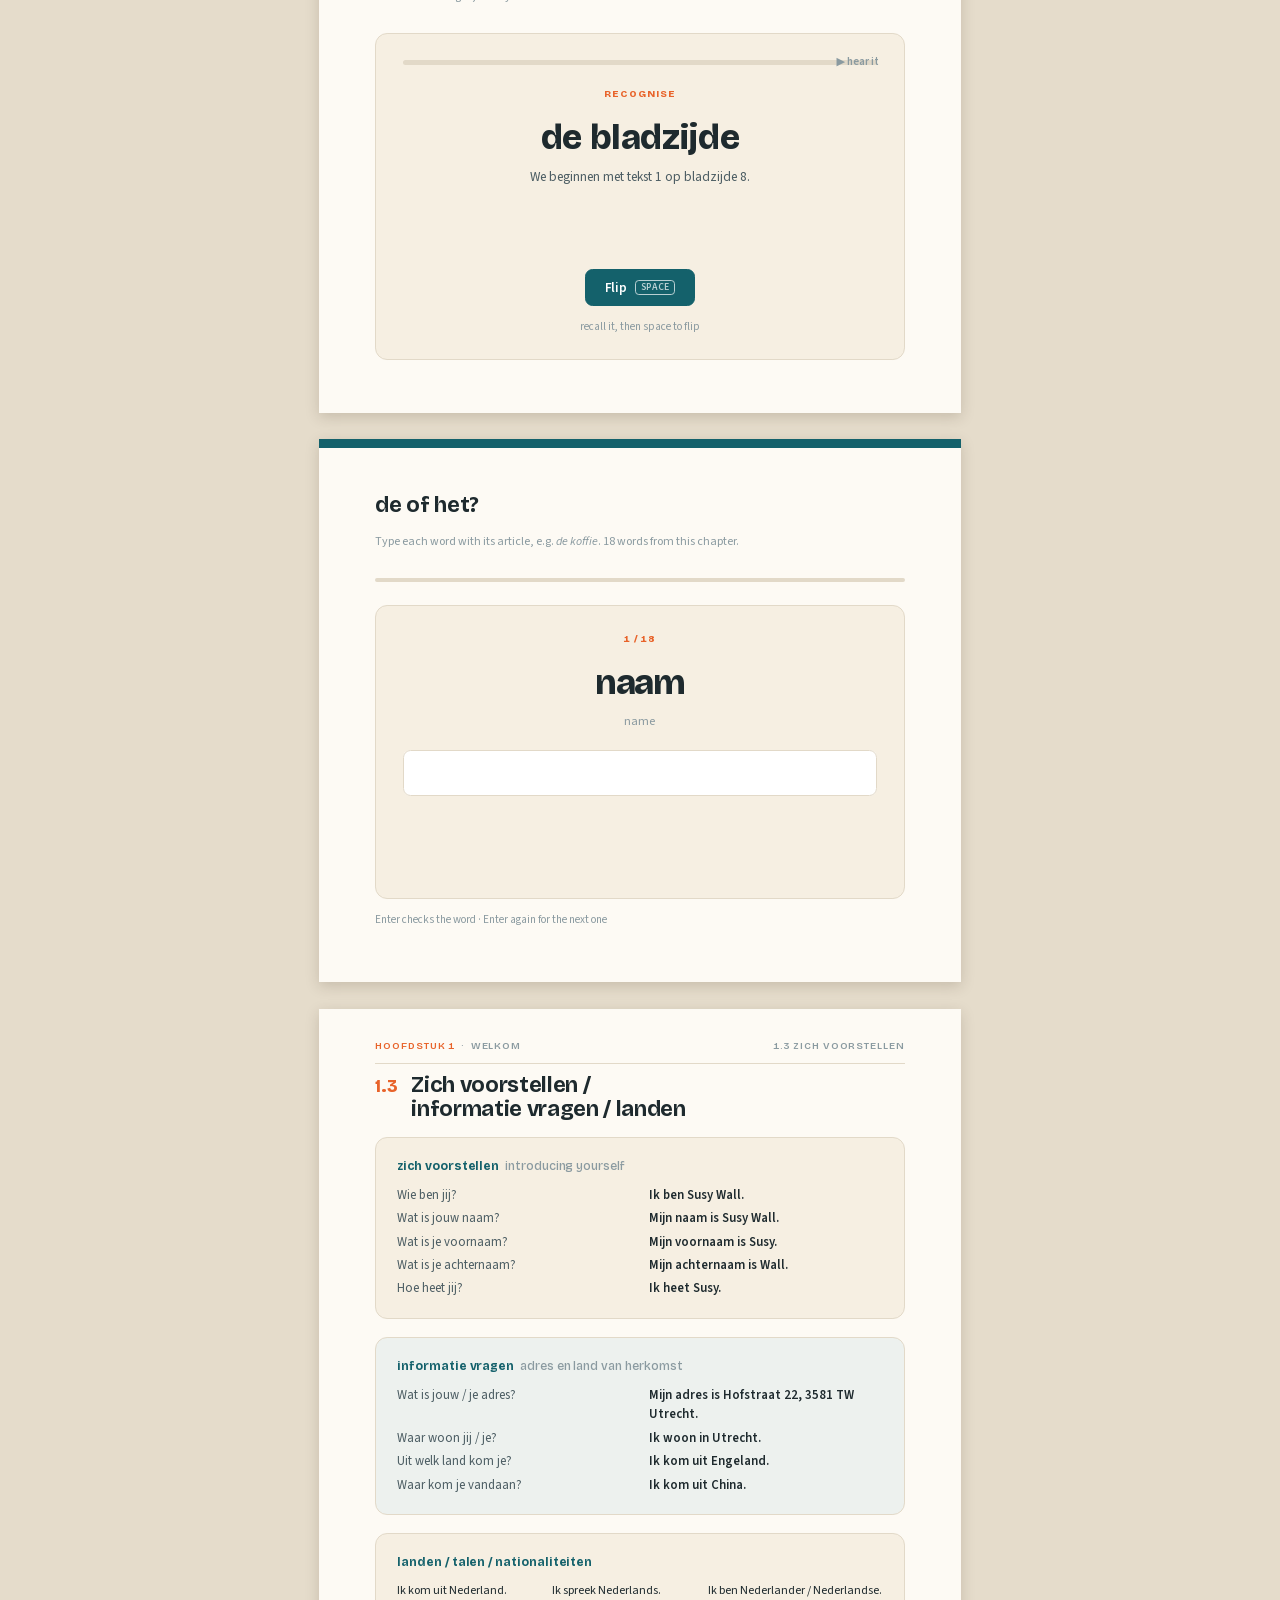
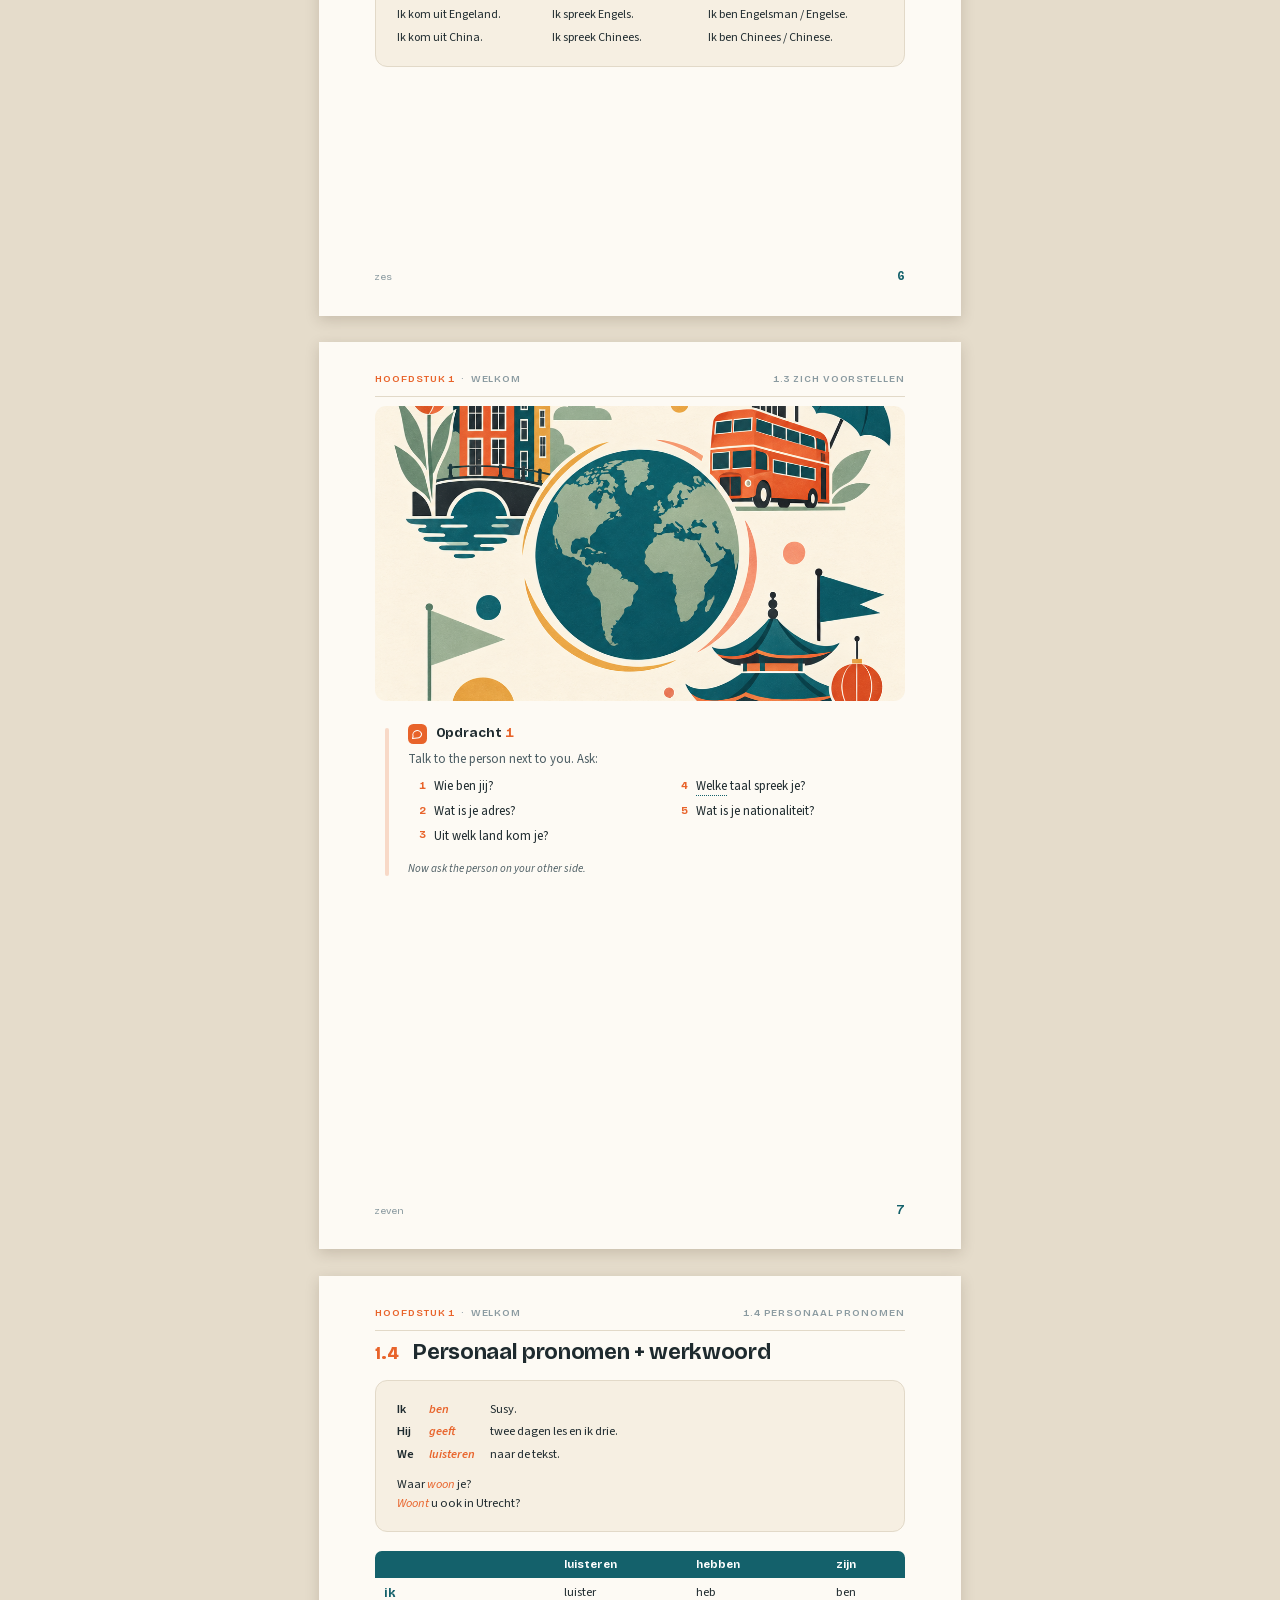
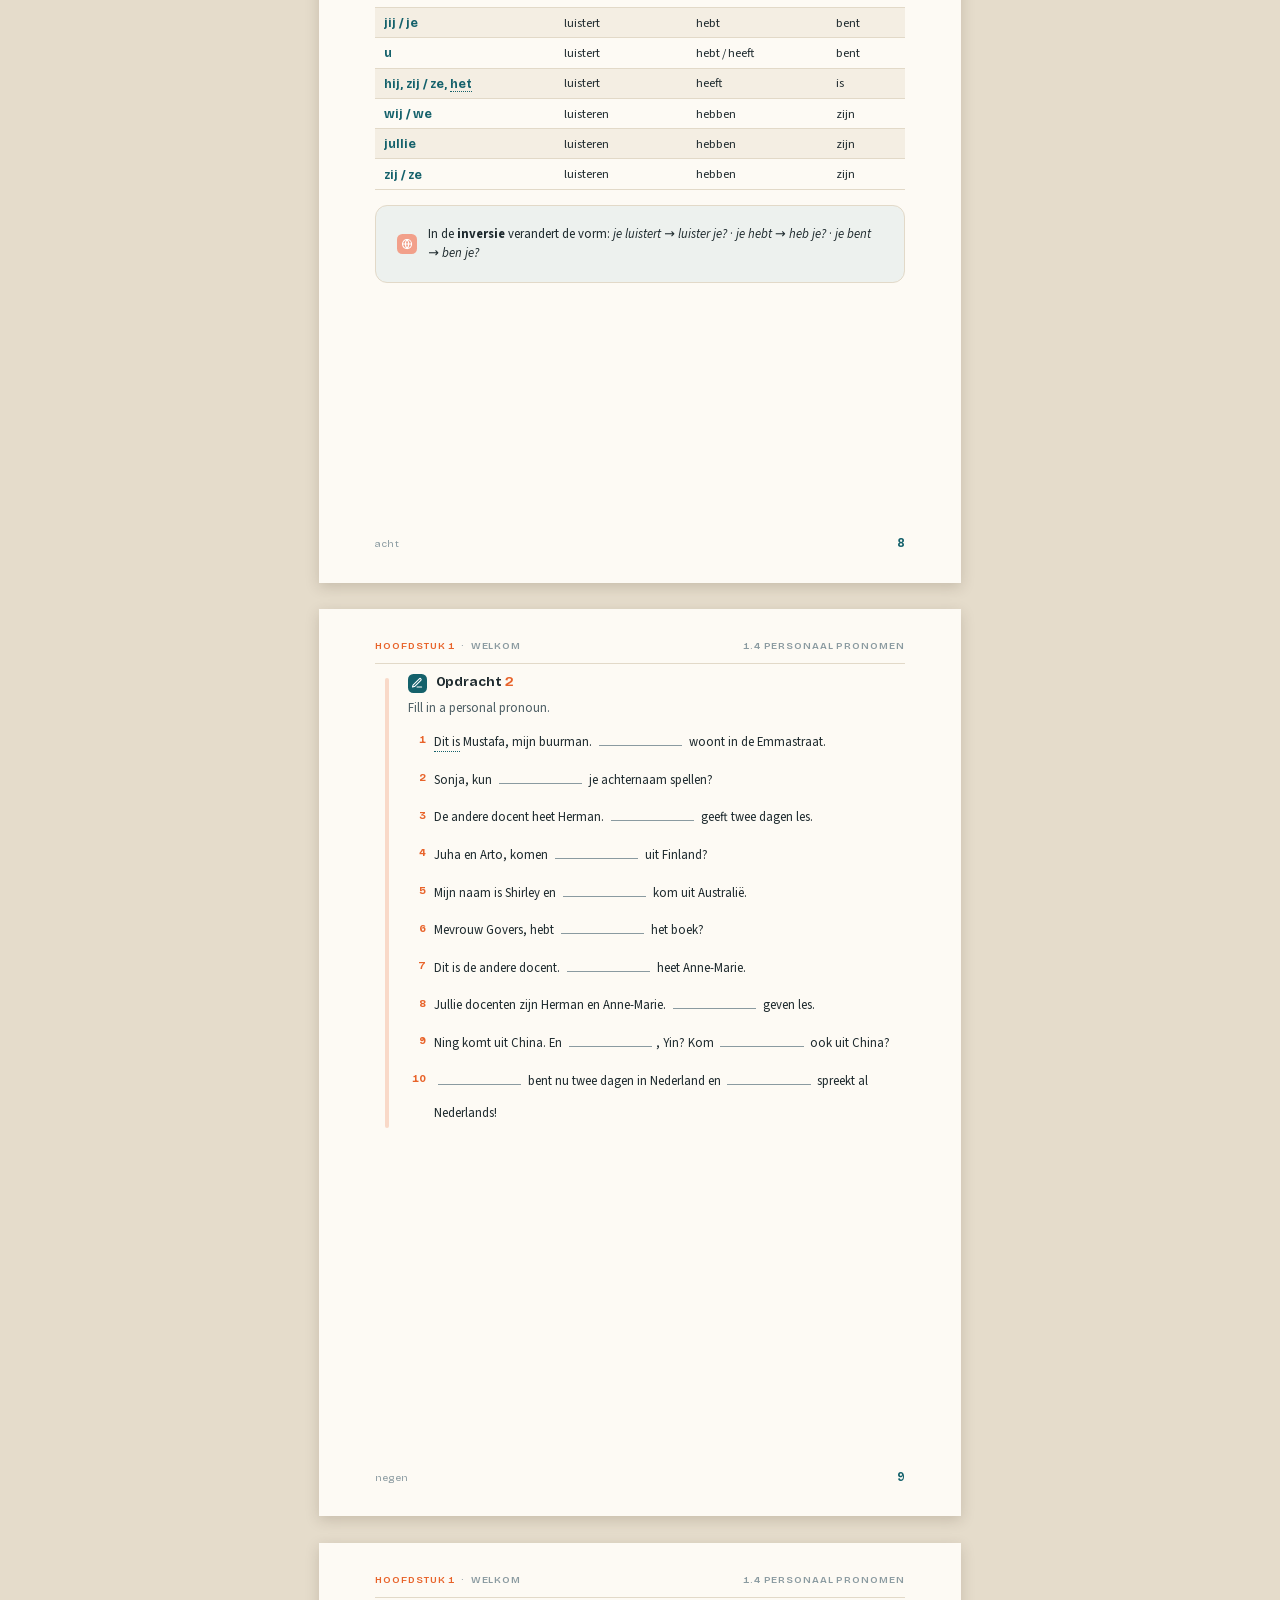
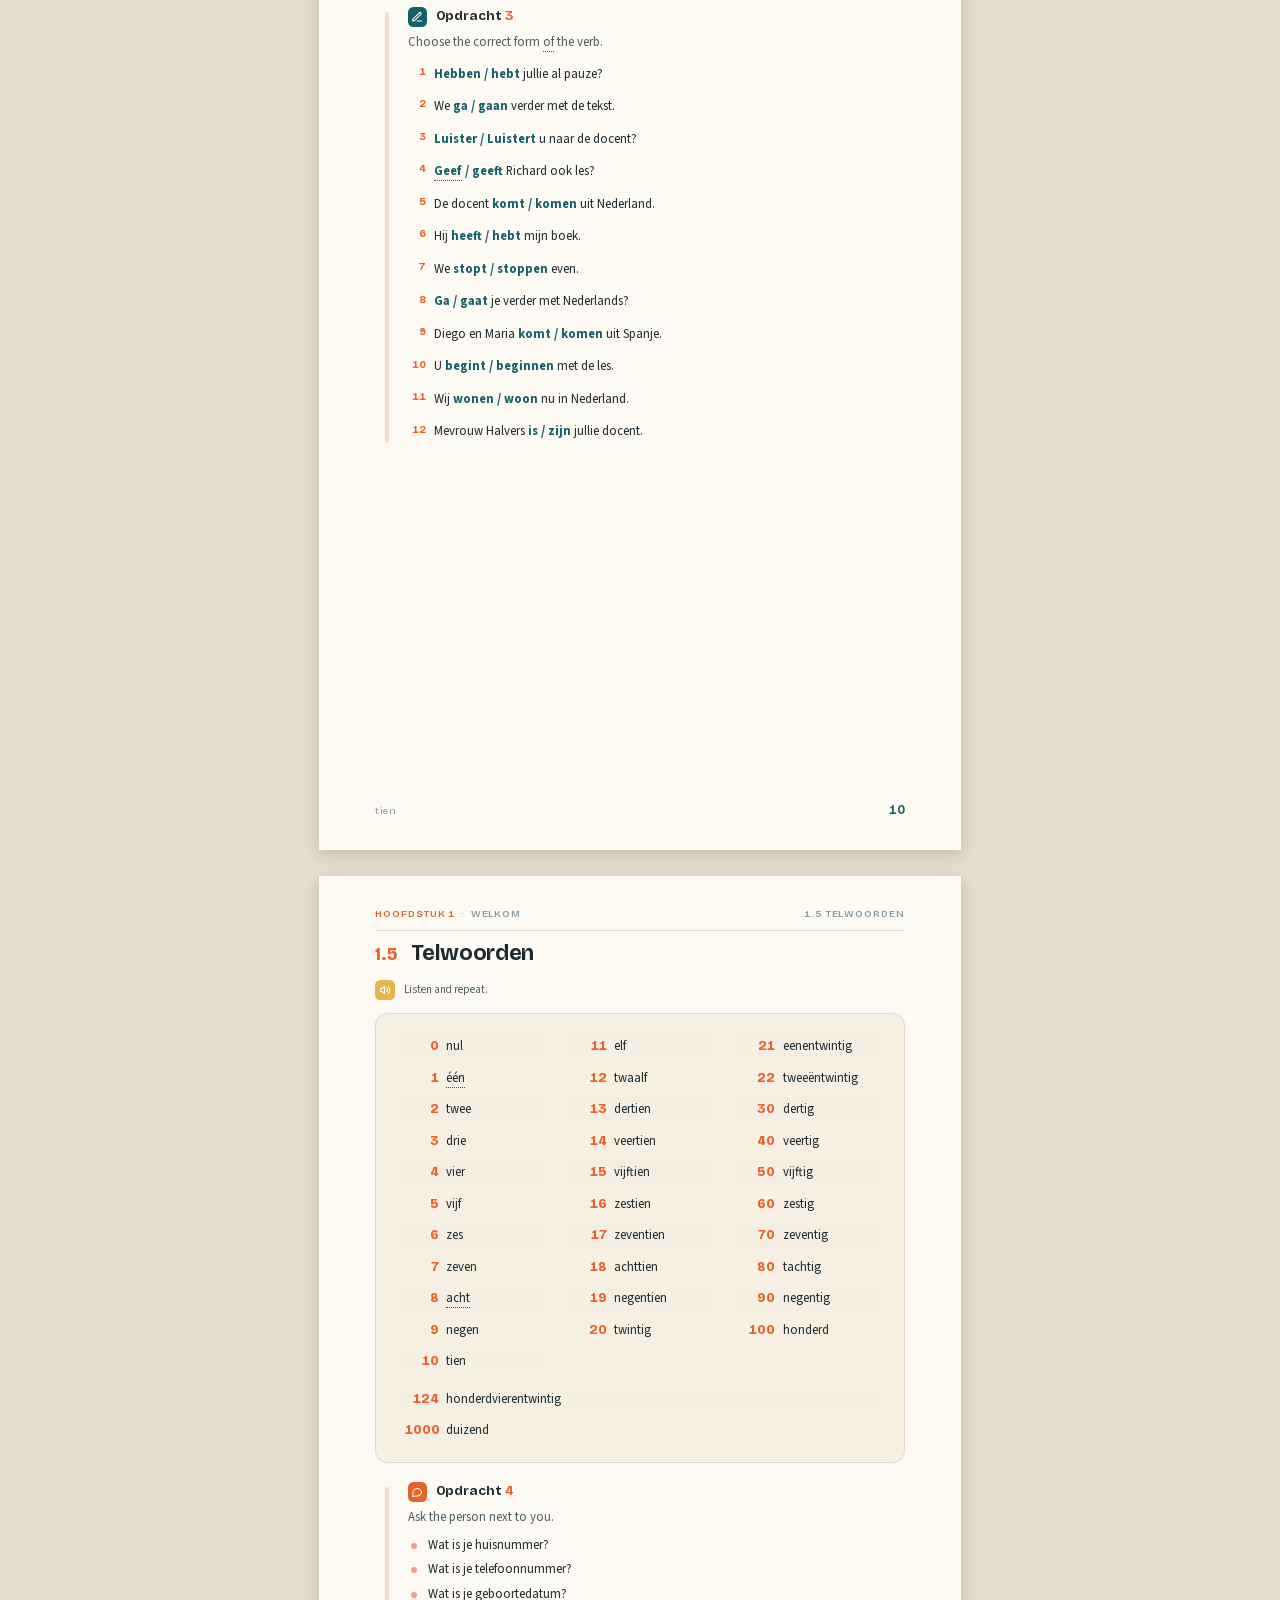
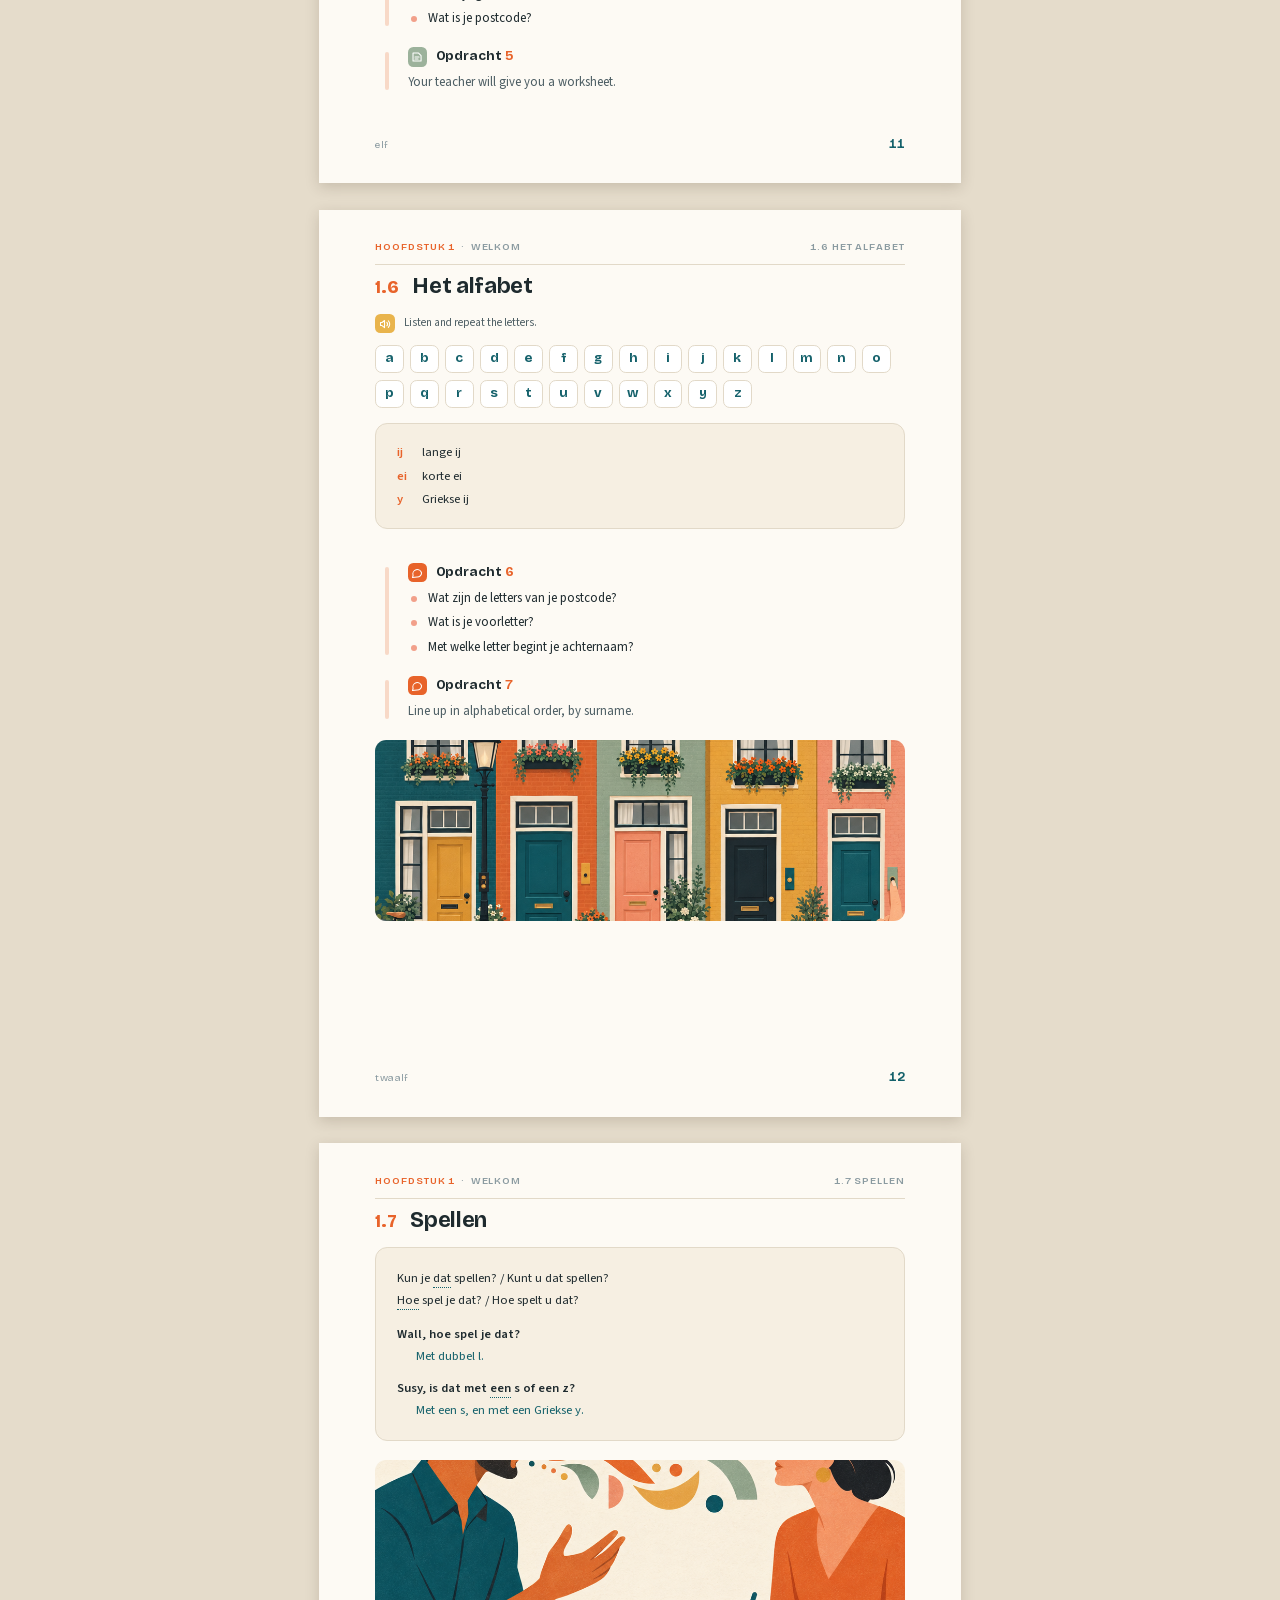
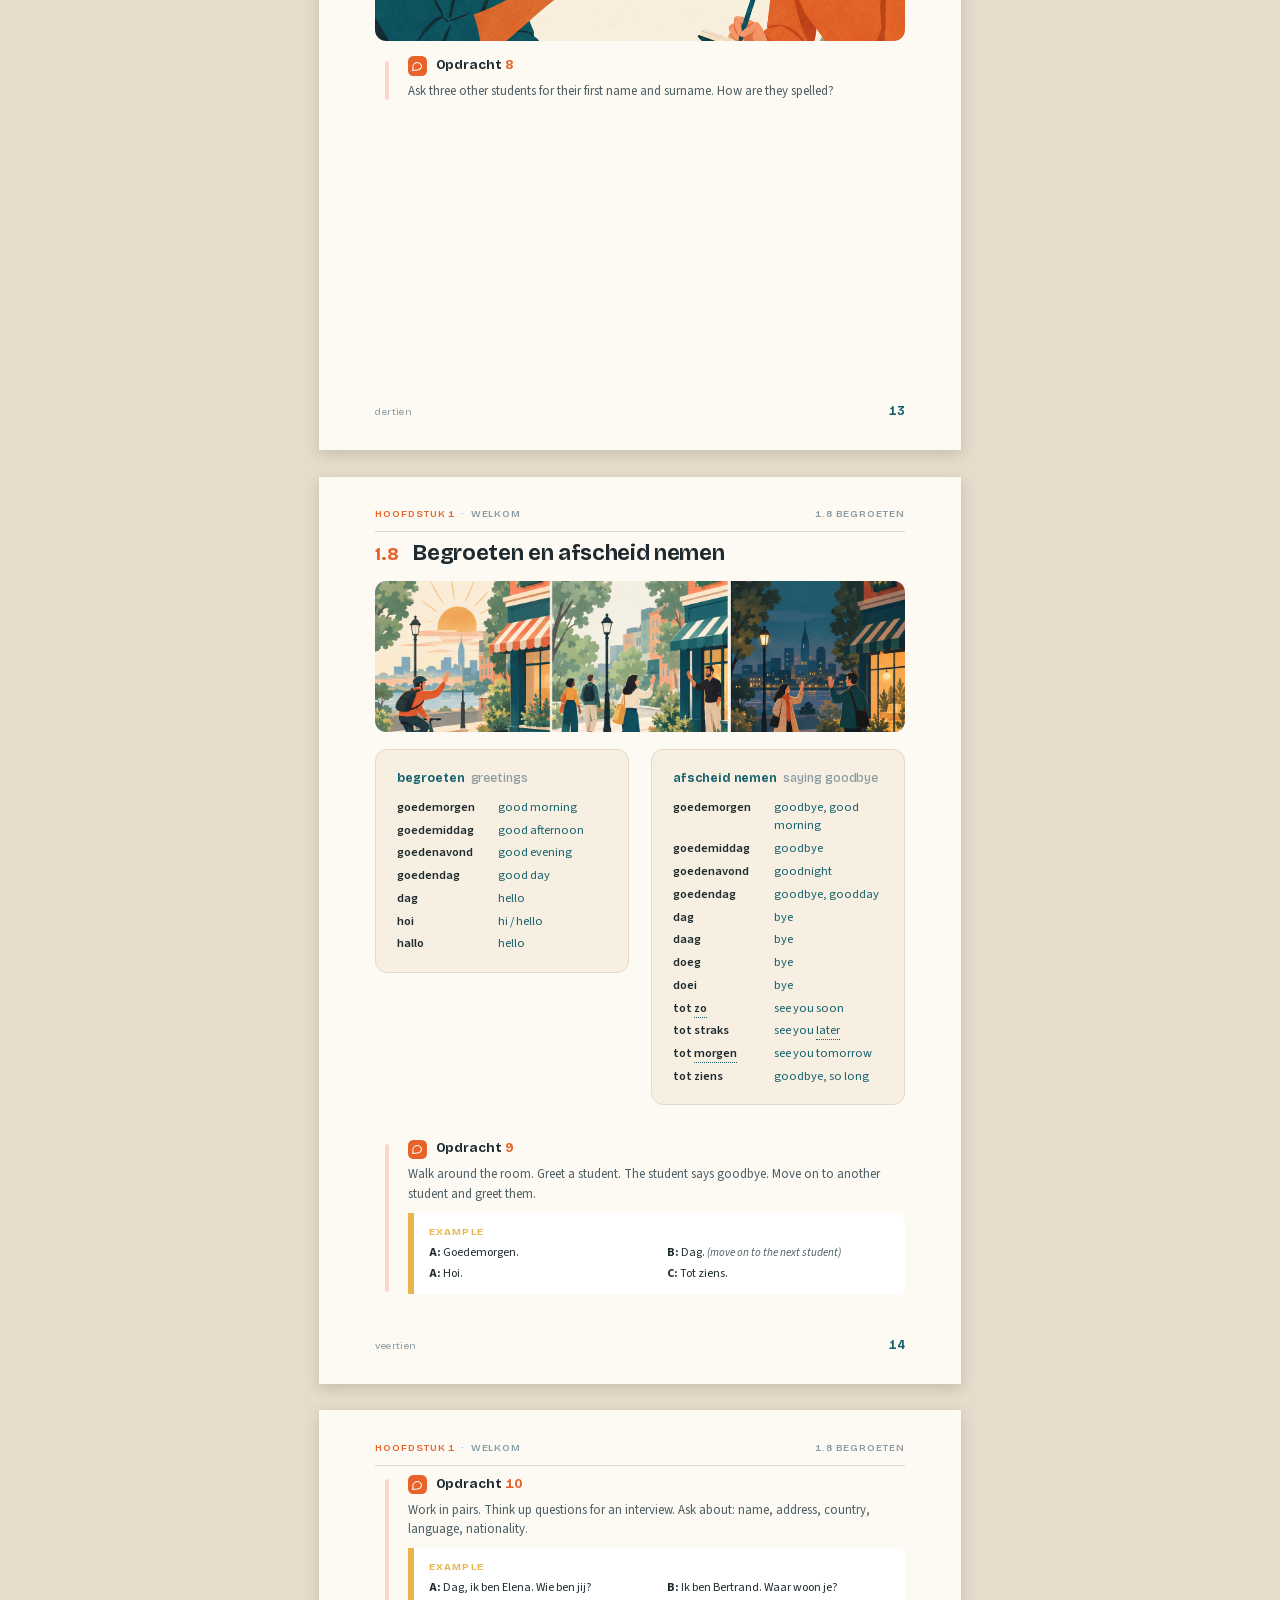
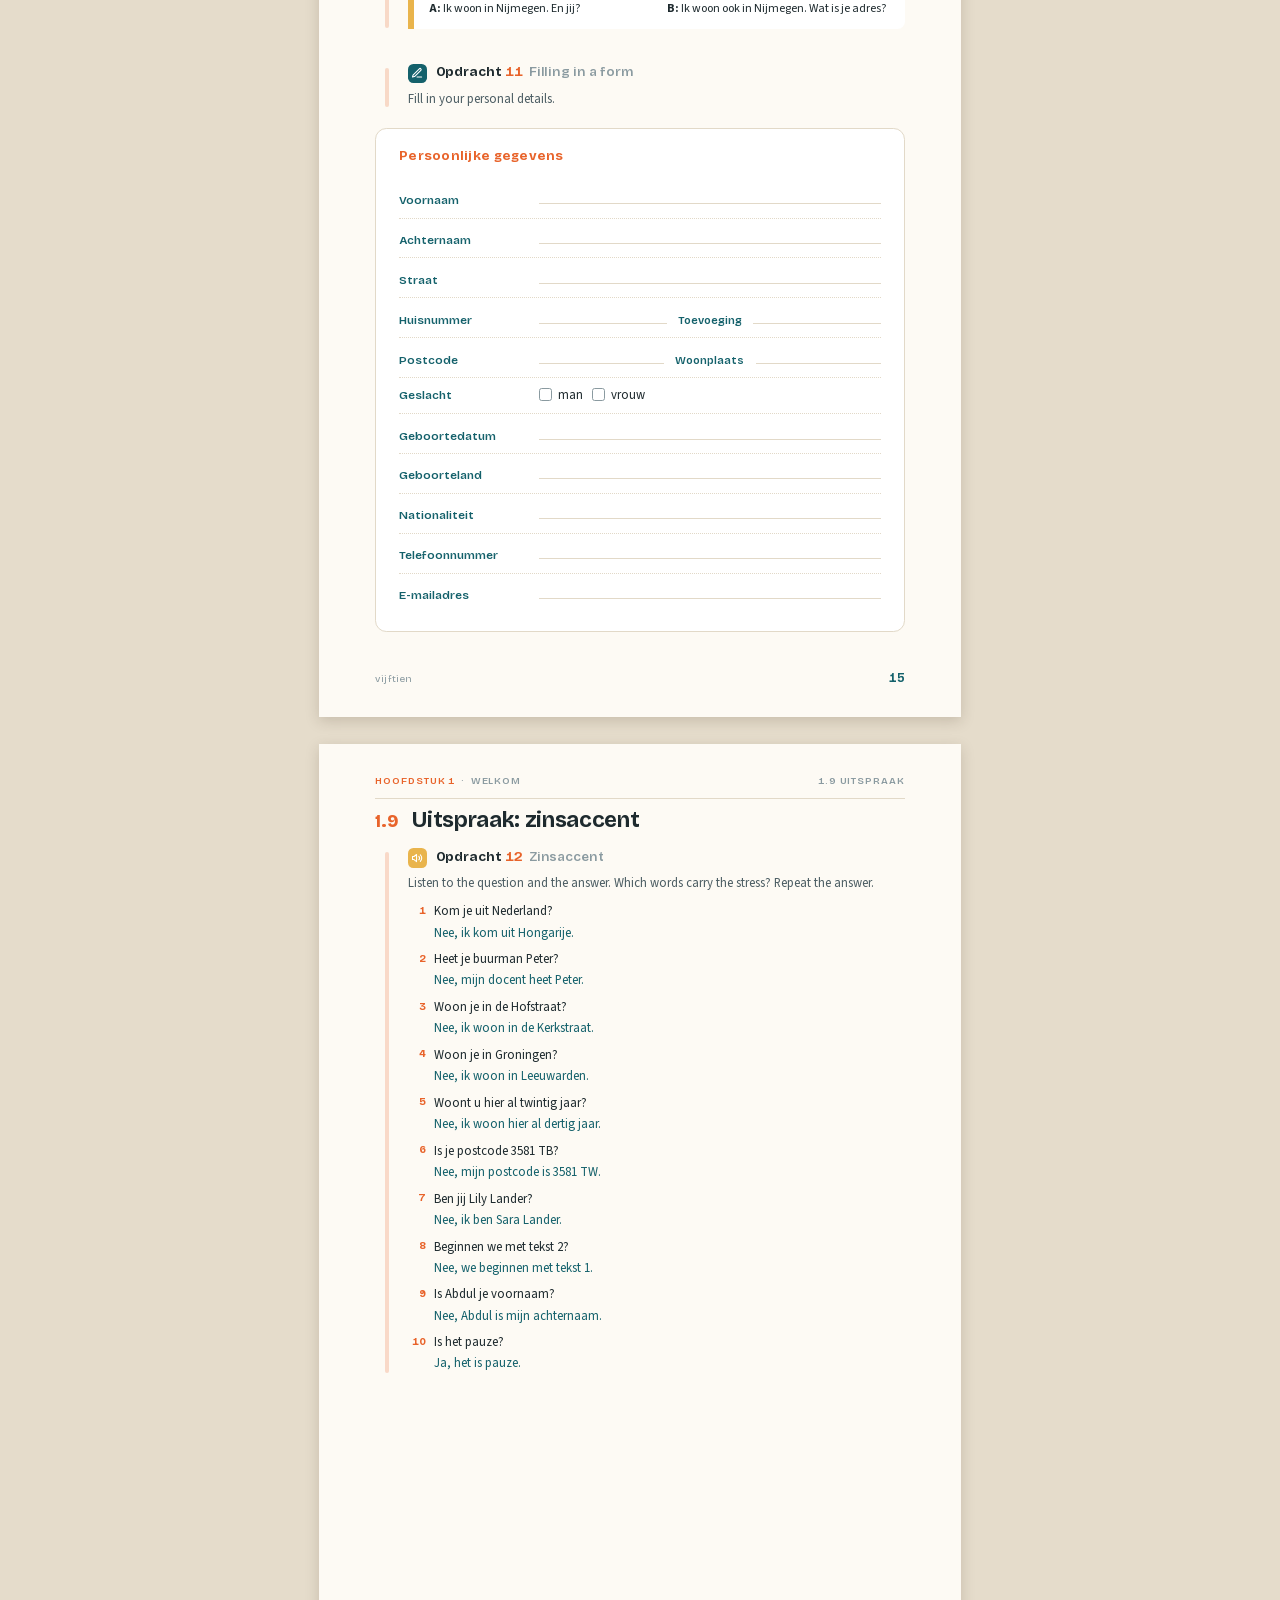
==== commit 913ac408: "Turn the de/het drill on for every chapter build.py now collects the nouns for any chapter, so ch1 (" ====
--- a/book/ch01-welcome/index.html
+++ b/book/ch01-welcome/index.html
@@ -31,7 +31,7 @@
 The infinitive or singular form is given in brackets.</div>
 <div class="vocab" style="grid-template-rows:repeat(24,auto)"><div class="row"><div class="d">welkom (in)</div><div class="e">welcome (to)</div></div><div class="row alt"><div class="d">goedemorgen</div><div class="e">good morning</div></div><div class="row"><div class="d">allemaal</div><div class="e">everyone</div></div><div class="row alt"><div class="d">de cursus</div><div class="e">course</div></div><div class="row"><div class="d">de</div><div class="e">the</div></div><div class="row alt"><div class="d">Nederlands</div><div class="e">Dutch</div></div><div class="row"><div class="d">ik</div><div class="e">I</div></div><div class="row alt"><div class="d">ben <small>(zijn)</small></div><div class="e">am</div></div><div class="row"><div class="d">en</div><div class="e">and</div></div><div class="row alt"><div class="d">jullie</div><div class="e">your (plural)</div></div><div class="row"><div class="d">de docent</div><div class="e">teacher</div></div><div class="row alt"><div class="d">docenten <small>(docent)</small></div><div class="e">teachers</div></div><div class="row"><div class="d">jullie</div><div class="e">you (plural)</div></div><div class="row alt"><div class="d">hebben <small>(hebben)</small></div><div class="e">have</div></div><div class="row"><div class="d">twee</div><div class="e">two</div></div><div class="row alt"><div class="d">andere</div><div class="e">other</div></div><div class="row"><div class="d">is <small>(zijn)</small></div><div class="e">is</div></div><div class="row alt"><div class="d">hij</div><div class="e">he</div></div><div class="row"><div class="d">geeft les <small>(lesgeven)</small></div><div class="e">teaches</div></div><div class="row alt"><div class="d">dagen <small>(de dag)</small></div><div class="e">days</div></div><div class="row"><div class="d">drie</div><div class="e">three</div></div><div class="row alt"><div class="d">we</div><div class="e">we</div></div><div class="row"><div class="d">beginnen <small>(beginnen)</small></div><div class="e">begin / start</div></div><div class="row alt"><div class="d">met</div><div class="e">with</div></div><div class="row"><div class="d">kennismaken</div><div class="e">get to know</div></div><div class="row alt"><div class="d">wie</div><div class="e">who</div></div><div class="row"><div class="d">ben <small>(zijn)</small></div><div class="e">are</div></div><div class="row alt"><div class="d">jij</div><div class="e">you</div></div><div class="row"><div class="d">wat</div><div class="e">what</div></div><div class="row alt"><div class="d">jouw</div><div class="e">your (singular)</div></div><div class="row"><div class="d">de naam</div><div class="e">name</div></div><div class="row alt"><div class="d">mijn</div><div class="e">my</div></div><div class="row"><div class="d">dag</div><div class="e">day</div></div><div class="row alt"><div class="d">je</div><div class="e">your (singular)</div></div><div class="row"><div class="d">de voornaam</div><div class="e">first name</div></div><div class="row alt"><div class="d">de achternaam</div><div class="e">surname</div></div><div class="row"><div class="d">uit</div><div class="e">from</div></div><div class="row alt"><div class="d">welk</div><div class="e">which</div></div><div class="row"><div class="d">het land</div><div class="e">country</div></div><div class="row alt"><div class="d">Engeland</div><div class="e">England</div></div><div class="row"><div class="d">kom <small>(komen)</small></div><div class="e">come</div></div><div class="row alt"><div class="d">de buurman</div><div class="e">neighbour</div></div><div class="row"><div class="d">van</div><div class="e">of</div></div><div class="row alt"><div class="d">hoe</div><div class="e">how (what)</div></div><div class="row"><div class="d">hoe heet jij?</div><div class="e">what’s your name?</div></div><div class="row alt"><div class="d">heet <small>(heten)</small></div><div class="e">is called</div></div><div class="row"><div class="d">waar … vandaan</div><div class="e">where … from</div></div><div class="row alt"><div class="d">waar</div><div class="e">where</div></div></div></div><div class="pf"><span class="w">vier</span><span class="n">4</span></div></section><section class="page "><div class="rh"><span><span class="chap">Hoofdstuk 1</span> &nbsp;·&nbsp; Welkom</span><span>1.2 Woordenlijst</span></div><div class="keep" data-keep="woordenlijst-b"><div class="vocab" style="grid-template-rows:repeat(21,auto)"><div class="row"><div class="d">China</div><div class="e">China</div></div><div class="row alt"><div class="d">woon <small>(wonen)</small></div><div class="e">live</div></div><div class="row"><div class="d">nu</div><div class="e">now</div></div><div class="row alt"><div class="d">het adres</div><div class="e">address</div></div><div class="row"><div class="d">het nummer</div><div class="e">number</div></div><div class="row alt"><div class="d">het antwoord</div><div class="e">answer</div></div><div class="row"><div class="d">nee</div><div class="e">no</div></div><div class="row alt"><div class="d">de postcode</div><div class="e">postal code</div></div><div class="row"><div class="d">u</div><div class="e">you</div></div><div class="row alt"><div class="d">mevrouw</div><div class="e">Ms / Mrs</div></div><div class="row"><div class="d">woont <small>(wonen)</small></div><div class="e">live</div></div><div class="row alt"><div class="d">ook</div><div class="e">also</div></div><div class="row"><div class="d">in</div><div class="e">in</div></div><div class="row alt"><div class="d">zeg <small>(zeggen)</small></div><div class="e">call (say)</div></div><div class="row"><div class="d">maar</div><div class="e">but (just)</div></div><div class="row alt"><div class="d">hoor</div><div class="e">(for friendliness, usually not translated)</div></div><div class="row"><div class="d">ja</div><div class="e">yes</div></div><div class="row alt"><div class="d">hier</div><div class="e">here</div></div><div class="row"><div class="d">al</div><div class="e">already</div></div><div class="row alt"><div class="d">twintig</div><div class="e">twenty</div></div><div class="row"><div class="d">het jaar</div><div class="e">year</div></div><div class="row"><div class="d">gaan verder <small>(verdergaan)</small></div><div class="e">go on (continue)</div></div><div class="row alt"><div class="d">de les</div><div class="e">lesson</div></div><div class="row"><div class="d">heeft <small>(hebben)</small></div><div class="e">has</div></div><div class="row alt"><div class="d">iedereen</div><div class="e">everyone</div></div><div class="row"><div class="d">het boek</div><div class="e">book</div></div><div class="row alt"><div class="d">het</div><div class="e">the</div></div><div class="row"><div class="d">de tekst</div><div class="e">text</div></div><div class="row alt"><div class="d">één</div><div class="e">one</div></div><div class="row"><div class="d">op</div><div class="e">on</div></div><div class="row alt"><div class="d">de bladzijde</div><div class="e">page</div></div><div class="row"><div class="d">acht</div><div class="e">eight</div></div><div class="row alt"><div class="d">luisteren</div><div class="e">listen</div></div><div class="row"><div class="d">naar</div><div class="e">to</div></div><div class="row alt"><div class="d">lezen</div><div class="e">read</div></div><div class="row"><div class="d">stoppen <small>(stoppen)</small></div><div class="e">stop</div></div><div class="row alt"><div class="d">even</div><div class="e">for a moment</div></div><div class="row"><div class="d">het is</div><div class="e">it is</div></div><div class="row alt"><div class="d">de pauze</div><div class="e">break</div></div><div class="row"><div class="d">tot straks</div><div class="e">see you later</div></div><div class="row alt"><div class="d">straks</div><div class="e">soon / later</div></div></div>
 <div class="sp2"></div>
-<div class="card "><div style="display:flex;gap:3mm;align-items:flex-start"><span class="icon i-web"><svg viewBox="0 0 24 24"><circle cx="12" cy="12" r="9"/><path d="M3 12h18M12 3a15 15 0 0 1 0 18a15 15 0 0 1 0-18"/></svg></span><div>The full word list is also online in <b>Dutch, English, German and Arabic</b>.</div></div></div></div><div class="pf"><span class="w">vijf</span><span class="n">5</span></div></section><div id="nl-deck"></div><section class="page "><div class="rh"><span><span class="chap">Hoofdstuk 1</span> &nbsp;·&nbsp; Welkom</span><span>1.3 Zich voorstellen</span></div>
+<div class="card "><div style="display:flex;gap:3mm;align-items:flex-start"><span class="icon i-web"><svg viewBox="0 0 24 24"><circle cx="12" cy="12" r="9"/><path d="M3 12h18M12 3a15 15 0 0 1 0 18a15 15 0 0 1 0-18"/></svg></span><div>The full word list is also online in <b>Dutch, English, German and Arabic</b>.</div></div></div></div><div class="pf"><span class="w">vijf</span><span class="n">5</span></div></section><div id="nl-deck"></div><div id="nl-articles"></div><section class="page "><div class="rh"><span><span class="chap">Hoofdstuk 1</span> &nbsp;·&nbsp; Welkom</span><span>1.3 Zich voorstellen</span></div>
 <h2 class="sec"><span class="num">1.3</span> Zich voorstellen /<br>informatie vragen / landen</h2>
 <div class="card "><div class=ct>zich voorstellen &nbsp;<em>introducing yourself</em></div><div class="qa"><div class="q">Wie ben jij?</div><div class="a">Ik ben Susy Wall.</div><div class="q">Wat is jouw naam?</div><div class="a">Mijn naam is Susy Wall.</div><div class="q">Wat is je voornaam?</div><div class="a">Mijn voornaam is Susy.</div><div class="q">Wat is je achternaam?</div><div class="a">Mijn achternaam is Wall.</div><div class="q">Hoe heet jij?</div><div class="a">Ik heet Susy.</div></div></div>
 <div class="card teal"><div class=ct>informatie vragen &nbsp;<em>adres en land van herkomst</em></div><div class="qa"><div class="q">Wat is jouw / je adres?</div><div class="a">Mijn adres is Hofstraat 22, 3581 TW Utrecht.</div><div class="q">Waar woon jij / je?</div><div class="a">Ik woon in Utrecht.</div><div class="q">Uit welk land kom je?</div><div class="a">Ik kom uit Engeland.</div><div class="q">Waar kom je vandaan?</div><div class="a">Ik kom uit China.</div></div></div>
@@ -203,4 +203,4 @@
     show(g);
   });
 })();
-</script><script type="application/json" id="nl-deck-data">[{"id":"nl1-word-welkom-in","kind":"word","front":"welkom (in)","back":"welcome (to)","dutch":"welkom","chapter":1,"sentence":"Welkom in de cursus Nederlands.","cloze":"______ in de cursus Nederlands.","blank":"Welkom","audio_s":"audio/cards/s-6d1e8ce6cb.mp3","meaning":"Welcome to the Dutch course."},{"id":"nl1-word-goedemorgen","kind":"word","front":"goedemorgen","back":"good morning","dutch":"goedemorgen","chapter":1,"sentence":null,"cloze":null,"blank":null,"audio_s":null,"meaning":null},{"id":"nl1-word-allemaal","kind":"word","front":"allemaal","back":"everyone","dutch":"allemaal","chapter":1,"sentence":null,"cloze":null,"blank":null,"audio_s":null,"meaning":null},{"id":"nl1-word-de-cursus","kind":"word","front":"de cursus","back":"course","dutch":"de cursus","chapter":1,"sentence":"Welkom in de cursus Nederlands.","cloze":"Welkom in ______ Nederlands.","blank":"de cursus","audio_s":"audio/cards/s-6d1e8ce6cb.mp3","meaning":"Welcome to the Dutch course."},{"id":"nl1-word-de","kind":"word","front":"de","back":"the","dutch":"de","chapter":1,"sentence":"Welkom in de cursus Nederlands.","cloze":"Welkom in ______ cursus Nederlands.","blank":"de","audio_s":"audio/cards/s-6d1e8ce6cb.mp3","meaning":"Welcome to the Dutch course."},{"id":"nl1-word-nederlands","kind":"word","front":"Nederlands","back":"Dutch","dutch":"Nederlands","chapter":1,"sentence":"Welkom in de cursus Nederlands.","cloze":"Welkom in de cursus ______.","blank":"Nederlands","audio_s":"audio/cards/s-6d1e8ce6cb.mp3","meaning":"Welcome to the Dutch course."},{"id":"nl1-word-ik","kind":"word","front":"ik","back":"I","dutch":"ik","chapter":1,"sentence":"Ik ben Karin Dijkstra en ik ben jullie docent.","cloze":"______ ben Karin Dijkstra en ik ben jullie docent.","blank":"Ik","audio_s":"audio/cards/s-71e27e09f6.mp3","meaning":"I am Karin Dijkstra and I am your teacher."},{"id":"nl1-word-ben-zijn","kind":"word","front":"ben (zijn)","back":"am / are","dutch":"ben","chapter":1,"sentence":"Ik ben Karin Dijkstra en ik ben jullie docent.","cloze":"Ik ______ Karin Dijkstra en ik ben jullie docent.","blank":"ben","audio_s":"audio/cards/s-71e27e09f6.mp3","meaning":"I am Karin Dijkstra and I am your teacher."},{"id":"nl1-word-en","kind":"word","front":"en","back":"and","dutch":"en","chapter":1,"sentence":"Ik ben Karin Dijkstra en ik ben jullie docent.","cloze":"Ik ben Karin Dijkstra ______ ik ben jullie docent.","blank":"en","audio_s":"audio/cards/s-71e27e09f6.mp3","meaning":"I am Karin Dijkstra and I am your teacher."},{"id":"nl1-word-jullie","kind":"word","front":"jullie","back":"your (plural) / you (plural)","dutch":"jullie","chapter":1,"sentence":"Ik ben Karin Dijkstra en ik ben jullie docent.","cloze":"Ik ben Karin Dijkstra en ik ben ______ docent.","blank":"jullie","audio_s":"audio/cards/s-71e27e09f6.mp3","meaning":"I am Karin Dijkstra and I am your teacher."},{"id":"nl1-word-de-docent","kind":"word","front":"de docent","back":"teacher","dutch":"de docent","chapter":1,"sentence":"Ik ben Karin Dijkstra en ik ben jullie docent.","cloze":"Ik ben Karin Dijkstra en ik ben jullie ______.","blank":"docent","audio_s":"audio/cards/s-71e27e09f6.mp3","meaning":"I am Karin Dijkstra and I am your teacher."},{"id":"nl1-word-docenten-docent","kind":"word","front":"docenten (docent)","back":"teachers","dutch":"docenten","chapter":1,"sentence":"Jullie hebben twee docenten.","cloze":"Jullie hebben twee ______.","blank":"docenten","audio_s":"audio/cards/s-48d3dd9f76.mp3","meaning":"You have two teachers."},{"id":"nl1-word-hebben-hebben","kind":"word","front":"hebben (hebben)","back":"have","dutch":"hebben","chapter":1,"sentence":"Jullie hebben twee docenten.","cloze":"Jullie ______ twee docenten.","blank":"hebben","audio_s":"audio/cards/s-48d3dd9f76.mp3","meaning":"You have two teachers."},{"id":"nl1-word-twee","kind":"word","front":"twee","back":"two","dutch":"twee","chapter":1,"sentence":"Jullie hebben twee docenten.","cloze":"Jullie hebben ______ docenten.","blank":"twee","audio_s":"audio/cards/s-48d3dd9f76.mp3","meaning":"You have two teachers."},{"id":"nl1-word-andere","kind":"word","front":"andere","back":"other","dutch":"andere","chapter":1,"sentence":"De andere docent is Paul de Vries.","cloze":"De ______ docent is Paul de Vries.","blank":"andere","audio_s":"audio/cards/s-291646de0e.mp3","meaning":"The other teacher is Paul de Vries."},{"id":"nl1-word-is-zijn","kind":"word","front":"is (zijn)","back":"is","dutch":"is","chapter":1,"sentence":"De andere docent is Paul de Vries.","cloze":"De andere docent ______ Paul de Vries.","blank":"is","audio_s":"audio/cards/s-291646de0e.mp3","meaning":"The other teacher is Paul de Vries."},{"id":"nl1-word-hij","kind":"word","front":"hij","back":"he","dutch":"hij","chapter":1,"sentence":"Hij geeft twee dagen les en ik drie.","cloze":"______ geeft twee dagen les en ik drie.","blank":"Hij","audio_s":"audio/cards/s-965f32a7e6.mp3","meaning":"He teaches two days and I teach three."},{"id":"nl1-word-geeft-les-lesgeven","kind":"word","front":"geeft les (lesgeven)","back":"teaches","dutch":"geeft les","chapter":1,"sentence":null,"cloze":null,"blank":null,"audio_s":null,"meaning":null},{"id":"nl1-word-dagen-de-dag","kind":"word","front":"dagen (de dag)","back":"days","dutch":"dagen","chapter":1,"sentence":"Hij geeft twee dagen les en ik drie.","cloze":"Hij geeft twee ______ les en ik drie.","blank":"dagen","audio_s":"audio/cards/s-965f32a7e6.mp3","meaning":"He teaches two days and I teach three."},{"id":"nl1-word-drie","kind":"word","front":"drie","back":"three","dutch":"drie","chapter":1,"sentence":"Hij geeft twee dagen les en ik drie.","cloze":"Hij geeft twee dagen les en ik ______.","blank":"drie","audio_s":"audio/cards/s-965f32a7e6.mp3","meaning":"He teaches two days and I teach three."},{"id":"nl1-word-we","kind":"word","front":"we","back":"we","dutch":"we","chapter":1,"sentence":"We beginnen met kennismaken.","cloze":"______ beginnen met kennismaken.","blank":"We","audio_s":"audio/cards/s-69e1e2a97d.mp3","meaning":"We are starting by getting to know each other."},{"id":"nl1-word-beginnen-beginnen","kind":"word","front":"beginnen (beginnen)","back":"begin / start","dutch":"beginnen","chapter":1,"sentence":"We beginnen met kennismaken.","cloze":"We ______ met kennismaken.","blank":"beginnen","audio_s":"audio/cards/s-69e1e2a97d.mp3","meaning":"We are starting by getting to know each other."},{"id":"nl1-word-met","kind":"word","front":"met","back":"with","dutch":"met","chapter":1,"sentence":"We beginnen met kennismaken.","cloze":"We beginnen ______ kennismaken.","blank":"met","audio_s":"audio/cards/s-69e1e2a97d.mp3","meaning":"We are starting by getting to know each other."},{"id":"nl1-word-kennismaken","kind":"word","front":"kennismaken","back":"get to know","dutch":"kennismaken","chapter":1,"sentence":"We beginnen met kennismaken.","cloze":"We beginnen met ______.","blank":"kennismaken","audio_s":"audio/cards/s-69e1e2a97d.mp3","meaning":"We are starting by getting to know each other."},{"id":"nl1-word-wie","kind":"word","front":"wie","back":"who","dutch":"wie","chapter":1,"sentence":"Wie ben jij?","cloze":"______ ben jij?","blank":"Wie","audio_s":"audio/cards/s-151d97ea9f.mp3","meaning":"Who are you?"},{"id":"nl1-word-jij","kind":"word","front":"jij","back":"you","dutch":"jij","chapter":1,"sentence":"Wie ben jij?","cloze":"Wie ben ______?","blank":"jij","audio_s":"audio/cards/s-151d97ea9f.mp3","meaning":"Who are you?"},{"id":"nl1-word-wat","kind":"word","front":"wat","back":"what","dutch":"wat","chapter":1,"sentence":"Wat is jouw naam?","cloze":"______ is jouw naam?","blank":"Wat","audio_s":"audio/cards/s-c0bb9fc136.mp3","meaning":"What is your name?"},{"id":"nl1-word-jouw","kind":"word","front":"jouw","back":"your (singular)","dutch":"jouw","chapter":1,"sentence":"Wat is jouw naam?","cloze":"Wat is ______ naam?","blank":"jouw","audio_s":"audio/cards/s-c0bb9fc136.mp3","meaning":"What is your name?"},{"id":"nl1-word-de-naam","kind":"word","front":"de naam","back":"name","dutch":"de naam","chapter":1,"sentence":"Wat is jouw naam?","cloze":"Wat is jouw ______?","blank":"naam","audio_s":"audio/cards/s-c0bb9fc136.mp3","meaning":"What is your name?"},{"id":"nl1-word-mijn","kind":"word","front":"mijn","back":"my","dutch":"mijn","chapter":1,"sentence":"Mijn naam is Susy.","cloze":"______ naam is Susy.","blank":"Mijn","audio_s":"audio/cards/s-19187bc3bc.mp3","meaning":"My name is Susy."},{"id":"nl1-word-dag","kind":"word","front":"dag","back":"day","dutch":"dag","chapter":1,"sentence":null,"cloze":null,"blank":null,"audio_s":null,"meaning":null},{"id":"nl1-word-je","kind":"word","front":"je","back":"your (singular)","dutch":"je","chapter":1,"sentence":"Susy is je voornaam.","cloze":"Susy is ______ voornaam.","blank":"je","audio_s":"audio/cards/s-e1d30826c6.mp3","meaning":"Susy is your first name."},{"id":"nl1-word-de-voornaam","kind":"word","front":"de voornaam","back":"first name","dutch":"de voornaam","chapter":1,"sentence":"Susy is je voornaam.","cloze":"Susy is je ______.","blank":"voornaam","audio_s":"audio/cards/s-e1d30826c6.mp3","meaning":"Susy is your first name."},{"id":"nl1-word-de-achternaam","kind":"word","front":"de achternaam","back":"surname","dutch":"de achternaam","chapter":1,"sentence":"En wat is je achternaam?","cloze":"En wat is je ______?","blank":"achternaam","audio_s":"audio/cards/s-49a491b3ea.mp3","meaning":"And what is your surname?"},{"id":"nl1-word-uit","kind":"word","front":"uit","back":"from","dutch":"uit","chapter":1,"sentence":"Uit welk land kom je?","cloze":"______ welk land kom je?","blank":"Uit","audio_s":"audio/cards/s-6a9f6b934f.mp3","meaning":"Which country do you come from?"},{"id":"nl1-word-welk","kind":"word","front":"welk","back":"which","dutch":"welk","chapter":1,"sentence":"Uit welk land kom je?","cloze":"Uit ______ land kom je?","blank":"welk","audio_s":"audio/cards/s-6a9f6b934f.mp3","meaning":"Which country do you come from?"},{"id":"nl1-word-het-land","kind":"word","front":"het land","back":"country","dutch":"het land","chapter":1,"sentence":"Uit welk land kom je?","cloze":"Uit welk ______ kom je?","blank":"land","audio_s":"audio/cards/s-6a9f6b934f.mp3","meaning":"Which country do you come from?"},{"id":"nl1-word-engeland","kind":"word","front":"Engeland","back":"England","dutch":"Engeland","chapter":1,"sentence":"Ik kom uit Engeland.","cloze":"Ik kom uit ______.","blank":"Engeland","audio_s":"audio/cards/s-c7dc4df44f.mp3","meaning":"I come from England."},{"id":"nl1-word-kom-komen","kind":"word","front":"kom (komen)","back":"come","dutch":"kom","chapter":1,"sentence":"Uit welk land kom je?","cloze":"Uit welk land ______ je?","blank":"kom","audio_s":"audio/cards/s-6a9f6b934f.mp3","meaning":"Which country do you come from?"},{"id":"nl1-word-de-buurman","kind":"word","front":"de buurman","back":"neighbour","dutch":"de buurman","chapter":1,"sentence":"De buurman van Susy: Wie ben jij?","cloze":"______ van Susy: Wie ben jij?","blank":"De buurman","audio_s":"audio/cards/s-e43c9b449f.mp3","meaning":"Susy's neighbour: Who are you?"},{"id":"nl1-word-van","kind":"word","front":"van","back":"of","dutch":"van","chapter":1,"sentence":"De buurman van Susy: Wie ben jij?","cloze":"De buurman ______ Susy: Wie ben jij?","blank":"van","audio_s":"audio/cards/s-e43c9b449f.mp3","meaning":"Susy's neighbour: Who are you?"},{"id":"nl1-word-hoe","kind":"word","front":"hoe","back":"how (what)","dutch":"hoe","chapter":1,"sentence":"Hoe heet jij?","cloze":"______ heet jij?","blank":"Hoe","audio_s":"audio/cards/s-0b461c29c2.mp3","meaning":"What is your name?"},{"id":"nl1-word-hoe-heet-jij","kind":"word","front":"hoe heet jij?","back":"what’s your name?","dutch":"hoe heet jij","chapter":1,"sentence":null,"cloze":null,"blank":null,"audio_s":null,"meaning":null},{"id":"nl1-word-heet-heten","kind":"word","front":"heet (heten)","back":"is called","dutch":"heet","chapter":1,"sentence":"Hoe heet jij?","cloze":"Hoe ______ jij?","blank":"heet","audio_s":"audio/cards/s-0b461c29c2.mp3","meaning":"What is your name?"},{"id":"nl1-word-waar","kind":"word","front":"waar","back":"where","dutch":"waar","chapter":1,"sentence":"En waar kom je vandaan?","cloze":"En ______ kom je vandaan?","blank":"waar","audio_s":"audio/cards/s-fa08360ed6.mp3","meaning":"And where are you from?"},{"id":"nl1-word-china","kind":"word","front":"China","back":"China","dutch":"China","chapter":1,"sentence":"Ik kom uit China.","cloze":"Ik kom uit ______.","blank":"China","audio_s":"audio/cards/s-bd1a05134f.mp3","meaning":"I come from China."},{"id":"nl1-word-woon-wonen","kind":"word","front":"woon (wonen)","back":"live","dutch":"woon","chapter":1,"sentence":"Waar woon je?","cloze":"Waar ______ je?","blank":"woon","audio_s":"audio/cards/s-1ac5d5a6a2.mp3","meaning":"Where do you live?"},{"id":"nl1-word-nu","kind":"word","front":"nu","back":"now","dutch":"nu","chapter":1,"sentence":"Ik woon nu in Utrecht.","cloze":"Ik woon ______ in Utrecht.","blank":"nu","audio_s":"audio/cards/s-fd86a0984d.mp3","meaning":"I live in Utrecht now."},{"id":"nl1-word-het-adres","kind":"word","front":"het adres","back":"address","dutch":"het adres","chapter":1,"sentence":"Wat is je adres?","cloze":"Wat is je ______?","blank":"adres","audio_s":"audio/cards/s-65aa381995.mp3","meaning":"What is your address?"},{"id":"nl1-word-het-nummer","kind":"word","front":"het nummer","back":"number","dutch":"het nummer","chapter":1,"sentence":"Op welk nummer?","cloze":"Op welk ______?","blank":"nummer","audio_s":"audio/cards/s-d4dcf6d3f2.mp3","meaning":"At what number?"},{"id":"nl1-word-het-antwoord","kind":"word","front":"het antwoord","back":"answer","dutch":"het antwoord","chapter":1,"sentence":"Wat is je antwoord?","cloze":"Wat is je ______?","blank":"antwoord","audio_s":"audio/cards/s-254dd5c2be.mp3","meaning":"What is your answer?"},{"id":"nl1-word-nee","kind":"word","front":"nee","back":"no","dutch":"nee","chapter":1,"sentence":"Nee, op 22.","cloze":"______, op 22.","blank":"Nee","audio_s":"audio/cards/s-f6b9439dc2.mp3","meaning":"No, at number 22."},{"id":"nl1-word-de-postcode","kind":"word","front":"de postcode","back":"postal code","dutch":"de postcode","chapter":1,"sentence":"En mijn postcode is 3581 TW in Utrecht.","cloze":"En mijn ______ is 3581 TW in Utrecht.","blank":"postcode","audio_s":"audio/cards/s-00d9096688.mp3","meaning":"And my postcode is 3581 TW in Utrecht."},{"id":"nl1-word-u","kind":"word","front":"u","back":"you","dutch":"u","chapter":1,"sentence":"En u, mevrouw?","cloze":"En ______, mevrouw?","blank":"u","audio_s":"audio/cards/s-48dad400a3.mp3","meaning":"And you, madam?"},{"id":"nl1-word-mevrouw","kind":"word","front":"mevrouw","back":"Ms / Mrs","dutch":"mevrouw","chapter":1,"sentence":"En u, mevrouw?","cloze":"En u, ______?","blank":"mevrouw","audio_s":"audio/cards/s-48dad400a3.mp3","meaning":"And you, madam?"},{"id":"nl1-word-woont-wonen","kind":"word","front":"woont (wonen)","back":"live","dutch":"woont","chapter":1,"sentence":"Woont u ook in Utrecht?","cloze":"______ u ook in Utrecht?","blank":"Woont","audio_s":"audio/cards/s-1de357b1c4.mp3","meaning":"Do you live in Utrecht too?"},{"id":"nl1-word-ook","kind":"word","front":"ook","back":"also","dutch":"ook","chapter":1,"sentence":"Woont u ook in Utrecht?","cloze":"Woont u ______ in Utrecht?","blank":"ook","audio_s":"audio/cards/s-1de357b1c4.mp3","meaning":"Do you live in Utrecht too?"},{"id":"nl1-word-in","kind":"word","front":"in","back":"in","dutch":"in","chapter":1,"sentence":"Welkom in de cursus Nederlands.","cloze":"Welkom ______ de cursus Nederlands.","blank":"in","audio_s":"audio/cards/s-6d1e8ce6cb.mp3","meaning":"Welcome to the Dutch course."},{"id":"nl1-word-zeg-zeggen","kind":"word","front":"zeg (zeggen)","back":"call (say)","dutch":"zeg","chapter":1,"sentence":"Zeg maar jij, hoor.","cloze":"______ maar jij, hoor.","blank":"Zeg","audio_s":"audio/cards/s-7b49dd41f7.mp3","meaning":"Just say 'jij' to me (the informal you)."},{"id":"nl1-word-maar","kind":"word","front":"maar","back":"but (just)","dutch":"maar","chapter":1,"sentence":"Zeg maar jij, hoor.","cloze":"Zeg ______ jij, hoor.","blank":"maar","audio_s":"audio/cards/s-7b49dd41f7.mp3","meaning":"Just say 'jij' to me (the informal you)."},{"id":"nl1-word-hoor","kind":"word","front":"hoor","back":"(for friendliness, usually not translated)","dutch":"hoor","chapter":1,"sentence":"Zeg maar jij, hoor.","cloze":"Zeg maar jij, ______.","blank":"hoor","audio_s":"audio/cards/s-7b49dd41f7.mp3","meaning":"Just say 'jij' to me (the informal you)."},{"id":"nl1-word-ja","kind":"word","front":"ja","back":"yes","dutch":"ja","chapter":1,"sentence":"Ja, ik woon hier al twintig jaar.","cloze":"______, ik woon hier al twintig jaar.","blank":"Ja","audio_s":"audio/cards/s-f8fcc85861.mp3","meaning":"Yes, I have been living here for twenty years."},{"id":"nl1-word-hier","kind":"word","front":"hier","back":"here","dutch":"hier","chapter":1,"sentence":"Ja, ik woon hier al twintig jaar.","cloze":"Ja, ik woon ______ al twintig jaar.","blank":"hier","audio_s":"audio/cards/s-f8fcc85861.mp3","meaning":"Yes, I have been living here for twenty years."},{"id":"nl1-word-al","kind":"word","front":"al","back":"already","dutch":"al","chapter":1,"sentence":"Ja, ik woon hier al twintig jaar.","cloze":"Ja, ik woon hier ______ twintig jaar.","blank":"al","audio_s":"audio/cards/s-f8fcc85861.mp3","meaning":"Yes, I have been living here for twenty years."},{"id":"nl1-word-twintig","kind":"word","front":"twintig","back":"twenty","dutch":"twintig","chapter":1,"sentence":"Ja, ik woon hier al twintig jaar.","cloze":"Ja, ik woon hier al ______ jaar.","blank":"twintig","audio_s":"audio/cards/s-f8fcc85861.mp3","meaning":"Yes, I have been living here for twenty years."},{"id":"nl1-word-het-jaar","kind":"word","front":"het jaar","back":"year","dutch":"het jaar","chapter":1,"sentence":"Ja, ik woon hier al twintig jaar.","cloze":"Ja, ik woon hier al twintig ______.","blank":"jaar","audio_s":"audio/cards/s-f8fcc85861.mp3","meaning":"Yes, I have been living here for twenty years."},{"id":"nl1-word-gaan-verder-verdergaan","kind":"word","front":"gaan verder (verdergaan)","back":"go on (continue)","dutch":"gaan verder","chapter":1,"sentence":"Oké, we gaan verder met de les.","cloze":"Oké, we ______ met de les.","blank":"gaan verder","audio_s":"audio/cards/s-7f971d8a99.mp3","meaning":"Okay, we are going to carry on with the lesson."},{"id":"nl1-word-de-les","kind":"word","front":"de les","back":"lesson","dutch":"de les","chapter":1,"sentence":"Hij geeft twee dagen les en ik drie.","cloze":"Hij geeft twee dagen ______ en ik drie.","blank":"les","audio_s":"audio/cards/s-965f32a7e6.mp3","meaning":"He teaches two days and I teach three."},{"id":"nl1-word-heeft-hebben","kind":"word","front":"heeft (hebben)","back":"has","dutch":"heeft","chapter":1,"sentence":"Heeft iedereen het boek?","cloze":"______ iedereen het boek?","blank":"Heeft","audio_s":"audio/cards/s-8416d58179.mp3","meaning":"Does everyone have the book?"},{"id":"nl1-word-iedereen","kind":"word","front":"iedereen","back":"everyone","dutch":"iedereen","chapter":1,"sentence":"Heeft iedereen het boek?","cloze":"Heeft ______ het boek?","blank":"iedereen","audio_s":"audio/cards/s-8416d58179.mp3","meaning":"Does everyone have the book?"},{"id":"nl1-word-het-boek","kind":"word","front":"het boek","back":"book","dutch":"het boek","chapter":1,"sentence":"Heeft iedereen het boek?","cloze":"Heeft iedereen ______?","blank":"het boek","audio_s":"audio/cards/s-8416d58179.mp3","meaning":"Does everyone have the book?"},{"id":"nl1-word-het","kind":"word","front":"het","back":"the","dutch":"het","chapter":1,"sentence":"Heeft iedereen het boek?","cloze":"Heeft iedereen ______ boek?","blank":"het","audio_s":"audio/cards/s-8416d58179.mp3","meaning":"Does everyone have the book?"},{"id":"nl1-word-de-tekst","kind":"word","front":"de tekst","back":"text","dutch":"de tekst","chapter":1,"sentence":"We beginnen met tekst 1 op bladzijde 8.","cloze":"We beginnen met ______ 1 op bladzijde 8.","blank":"tekst","audio_s":"audio/cards/s-829c2a585c.mp3","meaning":"We are starting with text 1 on page 8."},{"id":"nl1-word-een","kind":"word","front":"één","back":"one","dutch":"één","chapter":1,"sentence":null,"cloze":null,"blank":null,"audio_s":null,"meaning":null},{"id":"nl1-word-op","kind":"word","front":"op","back":"on","dutch":"op","chapter":1,"sentence":"Op welk nummer?","cloze":"______ welk nummer?","blank":"Op","audio_s":"audio/cards/s-d4dcf6d3f2.mp3","meaning":"At what number?"},{"id":"nl1-word-de-bladzijde","kind":"word","front":"de bladzijde","back":"page","dutch":"de bladzijde","chapter":1,"sentence":"We beginnen met tekst 1 op bladzijde 8.","cloze":"We beginnen met tekst 1 op ______ 8.","blank":"bladzijde","audio_s":"audio/cards/s-829c2a585c.mp3","meaning":"We are starting with text 1 on page 8."},{"id":"nl1-word-acht","kind":"word","front":"acht","back":"eight","dutch":"acht","chapter":1,"sentence":null,"cloze":null,"blank":null,"audio_s":null,"meaning":null},{"id":"nl1-word-luisteren","kind":"word","front":"luisteren","back":"listen","dutch":"luisteren","chapter":1,"sentence":"We gaan naar de tekst luisteren.","cloze":"We gaan naar de tekst ______.","blank":"luisteren","audio_s":"audio/cards/s-997978f276.mp3","meaning":"We are going to listen to the text."},{"id":"nl1-word-naar","kind":"word","front":"naar","back":"to","dutch":"naar","chapter":1,"sentence":"We gaan naar de tekst luisteren.","cloze":"We gaan ______ de tekst luisteren.","blank":"naar","audio_s":"audio/cards/s-997978f276.mp3","meaning":"We are going to listen to the text."},{"id":"nl1-word-lezen","kind":"word","front":"lezen","back":"read","dutch":"lezen","chapter":1,"sentence":"We gaan de tekst ook lezen.","cloze":"We gaan de tekst ook ______.","blank":"lezen","audio_s":"audio/cards/s-b1fde29467.mp3","meaning":"We are going to read the text as well."},{"id":"nl1-word-stoppen-stoppen","kind":"word","front":"stoppen (stoppen)","back":"stop","dutch":"stoppen","chapter":1,"sentence":"We stoppen even, het is pauze.","cloze":"We ______ even, het is pauze.","blank":"stoppen","audio_s":"audio/cards/s-fc2abd659c.mp3","meaning":"We'll stop for a moment, it's the break."},{"id":"nl1-word-even","kind":"word","front":"even","back":"for a moment","dutch":"even","chapter":1,"sentence":"We stoppen even, het is pauze.","cloze":"We stoppen ______, het is pauze.","blank":"even","audio_s":"audio/cards/s-fc2abd659c.mp3","meaning":"We'll stop for a moment, it's the break."},{"id":"nl1-word-het-is","kind":"word","front":"het is","back":"it is","dutch":"het is","chapter":1,"sentence":"De andere docent is Paul de Vries.","cloze":"De andere docent ______ Paul de Vries.","blank":"is","audio_s":"audio/cards/s-291646de0e.mp3","meaning":"The other teacher is Paul de Vries."},{"id":"nl1-word-de-pauze","kind":"word","front":"de pauze","back":"break","dutch":"de pauze","chapter":1,"sentence":"We stoppen even, het is pauze.","cloze":"We stoppen even, het is ______.","blank":"pauze","audio_s":"audio/cards/s-fc2abd659c.mp3","meaning":"We'll stop for a moment, it's the break."},{"id":"nl1-word-tot-straks","kind":"word","front":"tot straks","back":"see you later","dutch":"tot straks","chapter":1,"sentence":null,"cloze":null,"blank":null,"audio_s":null,"meaning":null},{"id":"nl1-word-straks","kind":"word","front":"straks","back":"soon / later","dutch":"straks","chapter":1,"sentence":null,"cloze":null,"blank":null,"audio_s":null,"meaning":null}]</script><script src="../shared/flashcards.js" defer></script><script type="application/json" id="nl-answers-data">{"2":"1 Hij &ndash; 2 jij / je &ndash; 3 Hij &ndash; 4 jullie &ndash; 5 ik &ndash; 6 u &ndash; 7 Zij / Ze &ndash; 8 Zij / Ze &ndash; 9 jij, jij / je &ndash; 10 Je / U, je / u","3":"1 Hebben &ndash; 2 gaan &ndash; 3 Luistert &ndash; 4 Geeft &ndash; 5 komt &ndash; 6 heeft &ndash; 7 stoppen &ndash; 8 Ga &ndash; 9 komen &ndash; 10 begint &ndash; 11 wonen &ndash; 12 is"}</script><script src="../shared/answers.js" defer></script>+</script><script type="application/json" id="nl-deck-data">[{"id":"nl1-word-welkom-in","kind":"word","front":"welkom (in)","back":"welcome (to)","dutch":"welkom","chapter":1,"sentence":"Welkom in de cursus Nederlands.","cloze":"______ in de cursus Nederlands.","blank":"Welkom","audio_s":"audio/cards/s-6d1e8ce6cb.mp3","meaning":"Welcome to the Dutch course."},{"id":"nl1-word-goedemorgen","kind":"word","front":"goedemorgen","back":"good morning","dutch":"goedemorgen","chapter":1,"sentence":null,"cloze":null,"blank":null,"audio_s":null,"meaning":null},{"id":"nl1-word-allemaal","kind":"word","front":"allemaal","back":"everyone","dutch":"allemaal","chapter":1,"sentence":null,"cloze":null,"blank":null,"audio_s":null,"meaning":null},{"id":"nl1-word-de-cursus","kind":"word","front":"de cursus","back":"course","dutch":"de cursus","chapter":1,"sentence":"Welkom in de cursus Nederlands.","cloze":"Welkom in ______ Nederlands.","blank":"de cursus","audio_s":"audio/cards/s-6d1e8ce6cb.mp3","meaning":"Welcome to the Dutch course."},{"id":"nl1-word-de","kind":"word","front":"de","back":"the","dutch":"de","chapter":1,"sentence":"Welkom in de cursus Nederlands.","cloze":"Welkom in ______ cursus Nederlands.","blank":"de","audio_s":"audio/cards/s-6d1e8ce6cb.mp3","meaning":"Welcome to the Dutch course."},{"id":"nl1-word-nederlands","kind":"word","front":"Nederlands","back":"Dutch","dutch":"Nederlands","chapter":1,"sentence":"Welkom in de cursus Nederlands.","cloze":"Welkom in de cursus ______.","blank":"Nederlands","audio_s":"audio/cards/s-6d1e8ce6cb.mp3","meaning":"Welcome to the Dutch course."},{"id":"nl1-word-ik","kind":"word","front":"ik","back":"I","dutch":"ik","chapter":1,"sentence":"Ik ben Karin Dijkstra en ik ben jullie docent.","cloze":"______ ben Karin Dijkstra en ik ben jullie docent.","blank":"Ik","audio_s":"audio/cards/s-71e27e09f6.mp3","meaning":"I am Karin Dijkstra and I am your teacher."},{"id":"nl1-word-ben-zijn","kind":"word","front":"ben (zijn)","back":"am / are","dutch":"ben","chapter":1,"sentence":"Ik ben Karin Dijkstra en ik ben jullie docent.","cloze":"Ik ______ Karin Dijkstra en ik ben jullie docent.","blank":"ben","audio_s":"audio/cards/s-71e27e09f6.mp3","meaning":"I am Karin Dijkstra and I am your teacher."},{"id":"nl1-word-en","kind":"word","front":"en","back":"and","dutch":"en","chapter":1,"sentence":"Ik ben Karin Dijkstra en ik ben jullie docent.","cloze":"Ik ben Karin Dijkstra ______ ik ben jullie docent.","blank":"en","audio_s":"audio/cards/s-71e27e09f6.mp3","meaning":"I am Karin Dijkstra and I am your teacher."},{"id":"nl1-word-jullie","kind":"word","front":"jullie","back":"your (plural) / you (plural)","dutch":"jullie","chapter":1,"sentence":"Ik ben Karin Dijkstra en ik ben jullie docent.","cloze":"Ik ben Karin Dijkstra en ik ben ______ docent.","blank":"jullie","audio_s":"audio/cards/s-71e27e09f6.mp3","meaning":"I am Karin Dijkstra and I am your teacher."},{"id":"nl1-word-de-docent","kind":"word","front":"de docent","back":"teacher","dutch":"de docent","chapter":1,"sentence":"Ik ben Karin Dijkstra en ik ben jullie docent.","cloze":"Ik ben Karin Dijkstra en ik ben jullie ______.","blank":"docent","audio_s":"audio/cards/s-71e27e09f6.mp3","meaning":"I am Karin Dijkstra and I am your teacher."},{"id":"nl1-word-docenten-docent","kind":"word","front":"docenten (docent)","back":"teachers","dutch":"docenten","chapter":1,"sentence":"Jullie hebben twee docenten.","cloze":"Jullie hebben twee ______.","blank":"docenten","audio_s":"audio/cards/s-48d3dd9f76.mp3","meaning":"You have two teachers."},{"id":"nl1-word-hebben-hebben","kind":"word","front":"hebben (hebben)","back":"have","dutch":"hebben","chapter":1,"sentence":"Jullie hebben twee docenten.","cloze":"Jullie ______ twee docenten.","blank":"hebben","audio_s":"audio/cards/s-48d3dd9f76.mp3","meaning":"You have two teachers."},{"id":"nl1-word-twee","kind":"word","front":"twee","back":"two","dutch":"twee","chapter":1,"sentence":"Jullie hebben twee docenten.","cloze":"Jullie hebben ______ docenten.","blank":"twee","audio_s":"audio/cards/s-48d3dd9f76.mp3","meaning":"You have two teachers."},{"id":"nl1-word-andere","kind":"word","front":"andere","back":"other","dutch":"andere","chapter":1,"sentence":"De andere docent is Paul de Vries.","cloze":"De ______ docent is Paul de Vries.","blank":"andere","audio_s":"audio/cards/s-291646de0e.mp3","meaning":"The other teacher is Paul de Vries."},{"id":"nl1-word-is-zijn","kind":"word","front":"is (zijn)","back":"is","dutch":"is","chapter":1,"sentence":"De andere docent is Paul de Vries.","cloze":"De andere docent ______ Paul de Vries.","blank":"is","audio_s":"audio/cards/s-291646de0e.mp3","meaning":"The other teacher is Paul de Vries."},{"id":"nl1-word-hij","kind":"word","front":"hij","back":"he","dutch":"hij","chapter":1,"sentence":"Hij geeft twee dagen les en ik drie.","cloze":"______ geeft twee dagen les en ik drie.","blank":"Hij","audio_s":"audio/cards/s-965f32a7e6.mp3","meaning":"He teaches two days and I teach three."},{"id":"nl1-word-geeft-les-lesgeven","kind":"word","front":"geeft les (lesgeven)","back":"teaches","dutch":"geeft les","chapter":1,"sentence":null,"cloze":null,"blank":null,"audio_s":null,"meaning":null},{"id":"nl1-word-dagen-de-dag","kind":"word","front":"dagen (de dag)","back":"days","dutch":"dagen","chapter":1,"sentence":"Hij geeft twee dagen les en ik drie.","cloze":"Hij geeft twee ______ les en ik drie.","blank":"dagen","audio_s":"audio/cards/s-965f32a7e6.mp3","meaning":"He teaches two days and I teach three."},{"id":"nl1-word-drie","kind":"word","front":"drie","back":"three","dutch":"drie","chapter":1,"sentence":"Hij geeft twee dagen les en ik drie.","cloze":"Hij geeft twee dagen les en ik ______.","blank":"drie","audio_s":"audio/cards/s-965f32a7e6.mp3","meaning":"He teaches two days and I teach three."},{"id":"nl1-word-we","kind":"word","front":"we","back":"we","dutch":"we","chapter":1,"sentence":"We beginnen met kennismaken.","cloze":"______ beginnen met kennismaken.","blank":"We","audio_s":"audio/cards/s-69e1e2a97d.mp3","meaning":"We are starting by getting to know each other."},{"id":"nl1-word-beginnen-beginnen","kind":"word","front":"beginnen (beginnen)","back":"begin / start","dutch":"beginnen","chapter":1,"sentence":"We beginnen met kennismaken.","cloze":"We ______ met kennismaken.","blank":"beginnen","audio_s":"audio/cards/s-69e1e2a97d.mp3","meaning":"We are starting by getting to know each other."},{"id":"nl1-word-met","kind":"word","front":"met","back":"with","dutch":"met","chapter":1,"sentence":"We beginnen met kennismaken.","cloze":"We beginnen ______ kennismaken.","blank":"met","audio_s":"audio/cards/s-69e1e2a97d.mp3","meaning":"We are starting by getting to know each other."},{"id":"nl1-word-kennismaken","kind":"word","front":"kennismaken","back":"get to know","dutch":"kennismaken","chapter":1,"sentence":"We beginnen met kennismaken.","cloze":"We beginnen met ______.","blank":"kennismaken","audio_s":"audio/cards/s-69e1e2a97d.mp3","meaning":"We are starting by getting to know each other."},{"id":"nl1-word-wie","kind":"word","front":"wie","back":"who","dutch":"wie","chapter":1,"sentence":"Wie ben jij?","cloze":"______ ben jij?","blank":"Wie","audio_s":"audio/cards/s-151d97ea9f.mp3","meaning":"Who are you?"},{"id":"nl1-word-jij","kind":"word","front":"jij","back":"you","dutch":"jij","chapter":1,"sentence":"Wie ben jij?","cloze":"Wie ben ______?","blank":"jij","audio_s":"audio/cards/s-151d97ea9f.mp3","meaning":"Who are you?"},{"id":"nl1-word-wat","kind":"word","front":"wat","back":"what","dutch":"wat","chapter":1,"sentence":"Wat is jouw naam?","cloze":"______ is jouw naam?","blank":"Wat","audio_s":"audio/cards/s-c0bb9fc136.mp3","meaning":"What is your name?"},{"id":"nl1-word-jouw","kind":"word","front":"jouw","back":"your (singular)","dutch":"jouw","chapter":1,"sentence":"Wat is jouw naam?","cloze":"Wat is ______ naam?","blank":"jouw","audio_s":"audio/cards/s-c0bb9fc136.mp3","meaning":"What is your name?"},{"id":"nl1-word-de-naam","kind":"word","front":"de naam","back":"name","dutch":"de naam","chapter":1,"sentence":"Wat is jouw naam?","cloze":"Wat is jouw ______?","blank":"naam","audio_s":"audio/cards/s-c0bb9fc136.mp3","meaning":"What is your name?"},{"id":"nl1-word-mijn","kind":"word","front":"mijn","back":"my","dutch":"mijn","chapter":1,"sentence":"Mijn naam is Susy.","cloze":"______ naam is Susy.","blank":"Mijn","audio_s":"audio/cards/s-19187bc3bc.mp3","meaning":"My name is Susy."},{"id":"nl1-word-dag","kind":"word","front":"dag","back":"day","dutch":"dag","chapter":1,"sentence":null,"cloze":null,"blank":null,"audio_s":null,"meaning":null},{"id":"nl1-word-je","kind":"word","front":"je","back":"your (singular)","dutch":"je","chapter":1,"sentence":"Susy is je voornaam.","cloze":"Susy is ______ voornaam.","blank":"je","audio_s":"audio/cards/s-e1d30826c6.mp3","meaning":"Susy is your first name."},{"id":"nl1-word-de-voornaam","kind":"word","front":"de voornaam","back":"first name","dutch":"de voornaam","chapter":1,"sentence":"Susy is je voornaam.","cloze":"Susy is je ______.","blank":"voornaam","audio_s":"audio/cards/s-e1d30826c6.mp3","meaning":"Susy is your first name."},{"id":"nl1-word-de-achternaam","kind":"word","front":"de achternaam","back":"surname","dutch":"de achternaam","chapter":1,"sentence":"En wat is je achternaam?","cloze":"En wat is je ______?","blank":"achternaam","audio_s":"audio/cards/s-49a491b3ea.mp3","meaning":"And what is your surname?"},{"id":"nl1-word-uit","kind":"word","front":"uit","back":"from","dutch":"uit","chapter":1,"sentence":"Uit welk land kom je?","cloze":"______ welk land kom je?","blank":"Uit","audio_s":"audio/cards/s-6a9f6b934f.mp3","meaning":"Which country do you come from?"},{"id":"nl1-word-welk","kind":"word","front":"welk","back":"which","dutch":"welk","chapter":1,"sentence":"Uit welk land kom je?","cloze":"Uit ______ land kom je?","blank":"welk","audio_s":"audio/cards/s-6a9f6b934f.mp3","meaning":"Which country do you come from?"},{"id":"nl1-word-het-land","kind":"word","front":"het land","back":"country","dutch":"het land","chapter":1,"sentence":"Uit welk land kom je?","cloze":"Uit welk ______ kom je?","blank":"land","audio_s":"audio/cards/s-6a9f6b934f.mp3","meaning":"Which country do you come from?"},{"id":"nl1-word-engeland","kind":"word","front":"Engeland","back":"England","dutch":"Engeland","chapter":1,"sentence":"Ik kom uit Engeland.","cloze":"Ik kom uit ______.","blank":"Engeland","audio_s":"audio/cards/s-c7dc4df44f.mp3","meaning":"I come from England."},{"id":"nl1-word-kom-komen","kind":"word","front":"kom (komen)","back":"come","dutch":"kom","chapter":1,"sentence":"Uit welk land kom je?","cloze":"Uit welk land ______ je?","blank":"kom","audio_s":"audio/cards/s-6a9f6b934f.mp3","meaning":"Which country do you come from?"},{"id":"nl1-word-de-buurman","kind":"word","front":"de buurman","back":"neighbour","dutch":"de buurman","chapter":1,"sentence":"De buurman van Susy: Wie ben jij?","cloze":"______ van Susy: Wie ben jij?","blank":"De buurman","audio_s":"audio/cards/s-e43c9b449f.mp3","meaning":"Susy's neighbour: Who are you?"},{"id":"nl1-word-van","kind":"word","front":"van","back":"of","dutch":"van","chapter":1,"sentence":"De buurman van Susy: Wie ben jij?","cloze":"De buurman ______ Susy: Wie ben jij?","blank":"van","audio_s":"audio/cards/s-e43c9b449f.mp3","meaning":"Susy's neighbour: Who are you?"},{"id":"nl1-word-hoe","kind":"word","front":"hoe","back":"how (what)","dutch":"hoe","chapter":1,"sentence":"Hoe heet jij?","cloze":"______ heet jij?","blank":"Hoe","audio_s":"audio/cards/s-0b461c29c2.mp3","meaning":"What is your name?"},{"id":"nl1-word-hoe-heet-jij","kind":"word","front":"hoe heet jij?","back":"what’s your name?","dutch":"hoe heet jij","chapter":1,"sentence":null,"cloze":null,"blank":null,"audio_s":null,"meaning":null},{"id":"nl1-word-heet-heten","kind":"word","front":"heet (heten)","back":"is called","dutch":"heet","chapter":1,"sentence":"Hoe heet jij?","cloze":"Hoe ______ jij?","blank":"heet","audio_s":"audio/cards/s-0b461c29c2.mp3","meaning":"What is your name?"},{"id":"nl1-word-waar","kind":"word","front":"waar","back":"where","dutch":"waar","chapter":1,"sentence":"En waar kom je vandaan?","cloze":"En ______ kom je vandaan?","blank":"waar","audio_s":"audio/cards/s-fa08360ed6.mp3","meaning":"And where are you from?"},{"id":"nl1-word-china","kind":"word","front":"China","back":"China","dutch":"China","chapter":1,"sentence":"Ik kom uit China.","cloze":"Ik kom uit ______.","blank":"China","audio_s":"audio/cards/s-bd1a05134f.mp3","meaning":"I come from China."},{"id":"nl1-word-woon-wonen","kind":"word","front":"woon (wonen)","back":"live","dutch":"woon","chapter":1,"sentence":"Waar woon je?","cloze":"Waar ______ je?","blank":"woon","audio_s":"audio/cards/s-1ac5d5a6a2.mp3","meaning":"Where do you live?"},{"id":"nl1-word-nu","kind":"word","front":"nu","back":"now","dutch":"nu","chapter":1,"sentence":"Ik woon nu in Utrecht.","cloze":"Ik woon ______ in Utrecht.","blank":"nu","audio_s":"audio/cards/s-fd86a0984d.mp3","meaning":"I live in Utrecht now."},{"id":"nl1-word-het-adres","kind":"word","front":"het adres","back":"address","dutch":"het adres","chapter":1,"sentence":"Wat is je adres?","cloze":"Wat is je ______?","blank":"adres","audio_s":"audio/cards/s-65aa381995.mp3","meaning":"What is your address?"},{"id":"nl1-word-het-nummer","kind":"word","front":"het nummer","back":"number","dutch":"het nummer","chapter":1,"sentence":"Op welk nummer?","cloze":"Op welk ______?","blank":"nummer","audio_s":"audio/cards/s-d4dcf6d3f2.mp3","meaning":"At what number?"},{"id":"nl1-word-het-antwoord","kind":"word","front":"het antwoord","back":"answer","dutch":"het antwoord","chapter":1,"sentence":"Wat is je antwoord?","cloze":"Wat is je ______?","blank":"antwoord","audio_s":"audio/cards/s-254dd5c2be.mp3","meaning":"What is your answer?"},{"id":"nl1-word-nee","kind":"word","front":"nee","back":"no","dutch":"nee","chapter":1,"sentence":"Nee, op 22.","cloze":"______, op 22.","blank":"Nee","audio_s":"audio/cards/s-f6b9439dc2.mp3","meaning":"No, at number 22."},{"id":"nl1-word-de-postcode","kind":"word","front":"de postcode","back":"postal code","dutch":"de postcode","chapter":1,"sentence":"En mijn postcode is 3581 TW in Utrecht.","cloze":"En mijn ______ is 3581 TW in Utrecht.","blank":"postcode","audio_s":"audio/cards/s-00d9096688.mp3","meaning":"And my postcode is 3581 TW in Utrecht."},{"id":"nl1-word-u","kind":"word","front":"u","back":"you","dutch":"u","chapter":1,"sentence":"En u, mevrouw?","cloze":"En ______, mevrouw?","blank":"u","audio_s":"audio/cards/s-48dad400a3.mp3","meaning":"And you, madam?"},{"id":"nl1-word-mevrouw","kind":"word","front":"mevrouw","back":"Ms / Mrs","dutch":"mevrouw","chapter":1,"sentence":"En u, mevrouw?","cloze":"En u, ______?","blank":"mevrouw","audio_s":"audio/cards/s-48dad400a3.mp3","meaning":"And you, madam?"},{"id":"nl1-word-woont-wonen","kind":"word","front":"woont (wonen)","back":"live","dutch":"woont","chapter":1,"sentence":"Woont u ook in Utrecht?","cloze":"______ u ook in Utrecht?","blank":"Woont","audio_s":"audio/cards/s-1de357b1c4.mp3","meaning":"Do you live in Utrecht too?"},{"id":"nl1-word-ook","kind":"word","front":"ook","back":"also","dutch":"ook","chapter":1,"sentence":"Woont u ook in Utrecht?","cloze":"Woont u ______ in Utrecht?","blank":"ook","audio_s":"audio/cards/s-1de357b1c4.mp3","meaning":"Do you live in Utrecht too?"},{"id":"nl1-word-in","kind":"word","front":"in","back":"in","dutch":"in","chapter":1,"sentence":"Welkom in de cursus Nederlands.","cloze":"Welkom ______ de cursus Nederlands.","blank":"in","audio_s":"audio/cards/s-6d1e8ce6cb.mp3","meaning":"Welcome to the Dutch course."},{"id":"nl1-word-zeg-zeggen","kind":"word","front":"zeg (zeggen)","back":"call (say)","dutch":"zeg","chapter":1,"sentence":"Zeg maar jij, hoor.","cloze":"______ maar jij, hoor.","blank":"Zeg","audio_s":"audio/cards/s-7b49dd41f7.mp3","meaning":"Just say 'jij' to me (the informal you)."},{"id":"nl1-word-maar","kind":"word","front":"maar","back":"but (just)","dutch":"maar","chapter":1,"sentence":"Zeg maar jij, hoor.","cloze":"Zeg ______ jij, hoor.","blank":"maar","audio_s":"audio/cards/s-7b49dd41f7.mp3","meaning":"Just say 'jij' to me (the informal you)."},{"id":"nl1-word-hoor","kind":"word","front":"hoor","back":"(for friendliness, usually not translated)","dutch":"hoor","chapter":1,"sentence":"Zeg maar jij, hoor.","cloze":"Zeg maar jij, ______.","blank":"hoor","audio_s":"audio/cards/s-7b49dd41f7.mp3","meaning":"Just say 'jij' to me (the informal you)."},{"id":"nl1-word-ja","kind":"word","front":"ja","back":"yes","dutch":"ja","chapter":1,"sentence":"Ja, ik woon hier al twintig jaar.","cloze":"______, ik woon hier al twintig jaar.","blank":"Ja","audio_s":"audio/cards/s-f8fcc85861.mp3","meaning":"Yes, I have been living here for twenty years."},{"id":"nl1-word-hier","kind":"word","front":"hier","back":"here","dutch":"hier","chapter":1,"sentence":"Ja, ik woon hier al twintig jaar.","cloze":"Ja, ik woon ______ al twintig jaar.","blank":"hier","audio_s":"audio/cards/s-f8fcc85861.mp3","meaning":"Yes, I have been living here for twenty years."},{"id":"nl1-word-al","kind":"word","front":"al","back":"already","dutch":"al","chapter":1,"sentence":"Ja, ik woon hier al twintig jaar.","cloze":"Ja, ik woon hier ______ twintig jaar.","blank":"al","audio_s":"audio/cards/s-f8fcc85861.mp3","meaning":"Yes, I have been living here for twenty years."},{"id":"nl1-word-twintig","kind":"word","front":"twintig","back":"twenty","dutch":"twintig","chapter":1,"sentence":"Ja, ik woon hier al twintig jaar.","cloze":"Ja, ik woon hier al ______ jaar.","blank":"twintig","audio_s":"audio/cards/s-f8fcc85861.mp3","meaning":"Yes, I have been living here for twenty years."},{"id":"nl1-word-het-jaar","kind":"word","front":"het jaar","back":"year","dutch":"het jaar","chapter":1,"sentence":"Ja, ik woon hier al twintig jaar.","cloze":"Ja, ik woon hier al twintig ______.","blank":"jaar","audio_s":"audio/cards/s-f8fcc85861.mp3","meaning":"Yes, I have been living here for twenty years."},{"id":"nl1-word-gaan-verder-verdergaan","kind":"word","front":"gaan verder (verdergaan)","back":"go on (continue)","dutch":"gaan verder","chapter":1,"sentence":"Oké, we gaan verder met de les.","cloze":"Oké, we ______ met de les.","blank":"gaan verder","audio_s":"audio/cards/s-7f971d8a99.mp3","meaning":"Okay, we are going to carry on with the lesson."},{"id":"nl1-word-de-les","kind":"word","front":"de les","back":"lesson","dutch":"de les","chapter":1,"sentence":"Hij geeft twee dagen les en ik drie.","cloze":"Hij geeft twee dagen ______ en ik drie.","blank":"les","audio_s":"audio/cards/s-965f32a7e6.mp3","meaning":"He teaches two days and I teach three."},{"id":"nl1-word-heeft-hebben","kind":"word","front":"heeft (hebben)","back":"has","dutch":"heeft","chapter":1,"sentence":"Heeft iedereen het boek?","cloze":"______ iedereen het boek?","blank":"Heeft","audio_s":"audio/cards/s-8416d58179.mp3","meaning":"Does everyone have the book?"},{"id":"nl1-word-iedereen","kind":"word","front":"iedereen","back":"everyone","dutch":"iedereen","chapter":1,"sentence":"Heeft iedereen het boek?","cloze":"Heeft ______ het boek?","blank":"iedereen","audio_s":"audio/cards/s-8416d58179.mp3","meaning":"Does everyone have the book?"},{"id":"nl1-word-het-boek","kind":"word","front":"het boek","back":"book","dutch":"het boek","chapter":1,"sentence":"Heeft iedereen het boek?","cloze":"Heeft iedereen ______?","blank":"het boek","audio_s":"audio/cards/s-8416d58179.mp3","meaning":"Does everyone have the book?"},{"id":"nl1-word-het","kind":"word","front":"het","back":"the","dutch":"het","chapter":1,"sentence":"Heeft iedereen het boek?","cloze":"Heeft iedereen ______ boek?","blank":"het","audio_s":"audio/cards/s-8416d58179.mp3","meaning":"Does everyone have the book?"},{"id":"nl1-word-de-tekst","kind":"word","front":"de tekst","back":"text","dutch":"de tekst","chapter":1,"sentence":"We beginnen met tekst 1 op bladzijde 8.","cloze":"We beginnen met ______ 1 op bladzijde 8.","blank":"tekst","audio_s":"audio/cards/s-829c2a585c.mp3","meaning":"We are starting with text 1 on page 8."},{"id":"nl1-word-een","kind":"word","front":"één","back":"one","dutch":"één","chapter":1,"sentence":null,"cloze":null,"blank":null,"audio_s":null,"meaning":null},{"id":"nl1-word-op","kind":"word","front":"op","back":"on","dutch":"op","chapter":1,"sentence":"Op welk nummer?","cloze":"______ welk nummer?","blank":"Op","audio_s":"audio/cards/s-d4dcf6d3f2.mp3","meaning":"At what number?"},{"id":"nl1-word-de-bladzijde","kind":"word","front":"de bladzijde","back":"page","dutch":"de bladzijde","chapter":1,"sentence":"We beginnen met tekst 1 op bladzijde 8.","cloze":"We beginnen met tekst 1 op ______ 8.","blank":"bladzijde","audio_s":"audio/cards/s-829c2a585c.mp3","meaning":"We are starting with text 1 on page 8."},{"id":"nl1-word-acht","kind":"word","front":"acht","back":"eight","dutch":"acht","chapter":1,"sentence":null,"cloze":null,"blank":null,"audio_s":null,"meaning":null},{"id":"nl1-word-luisteren","kind":"word","front":"luisteren","back":"listen","dutch":"luisteren","chapter":1,"sentence":"We gaan naar de tekst luisteren.","cloze":"We gaan naar de tekst ______.","blank":"luisteren","audio_s":"audio/cards/s-997978f276.mp3","meaning":"We are going to listen to the text."},{"id":"nl1-word-naar","kind":"word","front":"naar","back":"to","dutch":"naar","chapter":1,"sentence":"We gaan naar de tekst luisteren.","cloze":"We gaan ______ de tekst luisteren.","blank":"naar","audio_s":"audio/cards/s-997978f276.mp3","meaning":"We are going to listen to the text."},{"id":"nl1-word-lezen","kind":"word","front":"lezen","back":"read","dutch":"lezen","chapter":1,"sentence":"We gaan de tekst ook lezen.","cloze":"We gaan de tekst ook ______.","blank":"lezen","audio_s":"audio/cards/s-b1fde29467.mp3","meaning":"We are going to read the text as well."},{"id":"nl1-word-stoppen-stoppen","kind":"word","front":"stoppen (stoppen)","back":"stop","dutch":"stoppen","chapter":1,"sentence":"We stoppen even, het is pauze.","cloze":"We ______ even, het is pauze.","blank":"stoppen","audio_s":"audio/cards/s-fc2abd659c.mp3","meaning":"We'll stop for a moment, it's the break."},{"id":"nl1-word-even","kind":"word","front":"even","back":"for a moment","dutch":"even","chapter":1,"sentence":"We stoppen even, het is pauze.","cloze":"We stoppen ______, het is pauze.","blank":"even","audio_s":"audio/cards/s-fc2abd659c.mp3","meaning":"We'll stop for a moment, it's the break."},{"id":"nl1-word-het-is","kind":"word","front":"het is","back":"it is","dutch":"het is","chapter":1,"sentence":"De andere docent is Paul de Vries.","cloze":"De andere docent ______ Paul de Vries.","blank":"is","audio_s":"audio/cards/s-291646de0e.mp3","meaning":"The other teacher is Paul de Vries."},{"id":"nl1-word-de-pauze","kind":"word","front":"de pauze","back":"break","dutch":"de pauze","chapter":1,"sentence":"We stoppen even, het is pauze.","cloze":"We stoppen even, het is ______.","blank":"pauze","audio_s":"audio/cards/s-fc2abd659c.mp3","meaning":"We'll stop for a moment, it's the break."},{"id":"nl1-word-tot-straks","kind":"word","front":"tot straks","back":"see you later","dutch":"tot straks","chapter":1,"sentence":null,"cloze":null,"blank":null,"audio_s":null,"meaning":null},{"id":"nl1-word-straks","kind":"word","front":"straks","back":"soon / later","dutch":"straks","chapter":1,"sentence":null,"cloze":null,"blank":null,"audio_s":null,"meaning":null}]</script><script src="../shared/flashcards.js" defer></script><script type="application/json" id="nl-answers-data">{"2":"1 Hij &ndash; 2 jij / je &ndash; 3 Hij &ndash; 4 jullie &ndash; 5 ik &ndash; 6 u &ndash; 7 Zij / Ze &ndash; 8 Zij / Ze &ndash; 9 jij, jij / je &ndash; 10 Je / U, je / u","3":"1 Hebben &ndash; 2 gaan &ndash; 3 Luistert &ndash; 4 Geeft &ndash; 5 komt &ndash; 6 heeft &ndash; 7 stoppen &ndash; 8 Ga &ndash; 9 komen &ndash; 10 begint &ndash; 11 wonen &ndash; 12 is"}</script><script src="../shared/answers.js" defer></script><script type="application/json" id="nl-articles-data">[{"article":"de","noun":"cursus","en":"course"},{"article":"de","noun":"docent","en":"teacher"},{"article":"de","noun":"dag","en":"days"},{"article":"de","noun":"naam","en":"name"},{"article":"de","noun":"voornaam","en":"first name"},{"article":"de","noun":"achternaam","en":"surname"},{"article":"het","noun":"land","en":"country"},{"article":"de","noun":"buurman","en":"neighbour"},{"article":"het","noun":"adres","en":"address"},{"article":"het","noun":"nummer","en":"number"},{"article":"het","noun":"antwoord","en":"answer"},{"article":"de","noun":"postcode","en":"postal code"},{"article":"het","noun":"jaar","en":"year"},{"article":"de","noun":"les","en":"lesson"},{"article":"het","noun":"boek","en":"book"},{"article":"de","noun":"tekst","en":"text"},{"article":"de","noun":"bladzijde","en":"page"},{"article":"de","noun":"pauze","en":"break"}]</script><script src="../shared/articles.js" defer></script>
--- a/book/shared/style.css
+++ b/book/shared/style.css
@@ -382,10 +382,10 @@
  * The script builds these nodes at runtime, so print-to-pdf runs it too: styling
  * them only inside @media screen once left an unstyled <button> in the print flow
  * and chapter 1 came out 21 pages. Hide first, reveal for screen — not the reverse. */
-#nl-deck{ display:none; }
+#nl-deck, #nl-articles{ display:none; }
 
 @media screen{
-  #nl-deck.deck{ display:block; width:170mm; margin:0 auto 7mm; padding:12mm 15mm 14mm;
+  #nl-deck.deck, #nl-articles.deck{ display:block; width:170mm; margin:0 auto 7mm; padding:12mm 15mm 14mm;
     background:var(--paper); box-shadow:0 1mm 3.5mm rgba(60,44,26,.18);
     border-top:2.4mm solid var(--teal); }
 
@@ -482,8 +482,23 @@
     color:var(--teal); line-height:1.4; margin-top:2.5mm; padding-top:2.5mm;
     border-top:.5pt solid var(--rule); }
 
+  /* de of het? — the input's own text is transparent and a mirror underneath
+     draws the same characters, so the typed article can turn green or red */
+  .art-field{ position:relative; }
+  .art-input{ position:relative; z-index:1; background:transparent;
+    color:transparent; caret-color:var(--ink); }
+  .art-mirror{ position:absolute; inset:0; z-index:0; background:#fff;
+    border:.6pt solid transparent; border-radius:2mm; padding:2.6mm 3mm;
+    font-family:var(--body); font-size:13pt; text-align:center; color:var(--ink);
+    white-space:pre; overflow:hidden; line-height:normal; }
+  .art-mirror[hidden]{ display:none; }
+  /* colour only: a bolder weight would widen the word and pull the caret off it */
+  .art-ok{ color:#3F7A3C; }
+  .art-bad{ color:#C0442A; text-decoration:line-through; }
+  .deck-back .art-ok{ text-decoration:none; }
+
   @media (max-width:176mm){
-    #nl-deck.deck{ width:auto; margin:0 0 4mm; padding:8mm 5mm 10mm; box-shadow:none; }
+    #nl-deck.deck, #nl-articles.deck{ width:auto; margin:0 0 4mm; padding:8mm 5mm 10mm; box-shadow:none; }
     .deck-nl{ font-size:20pt; } .deck-cue{ font-size:18pt; }
   }
 }
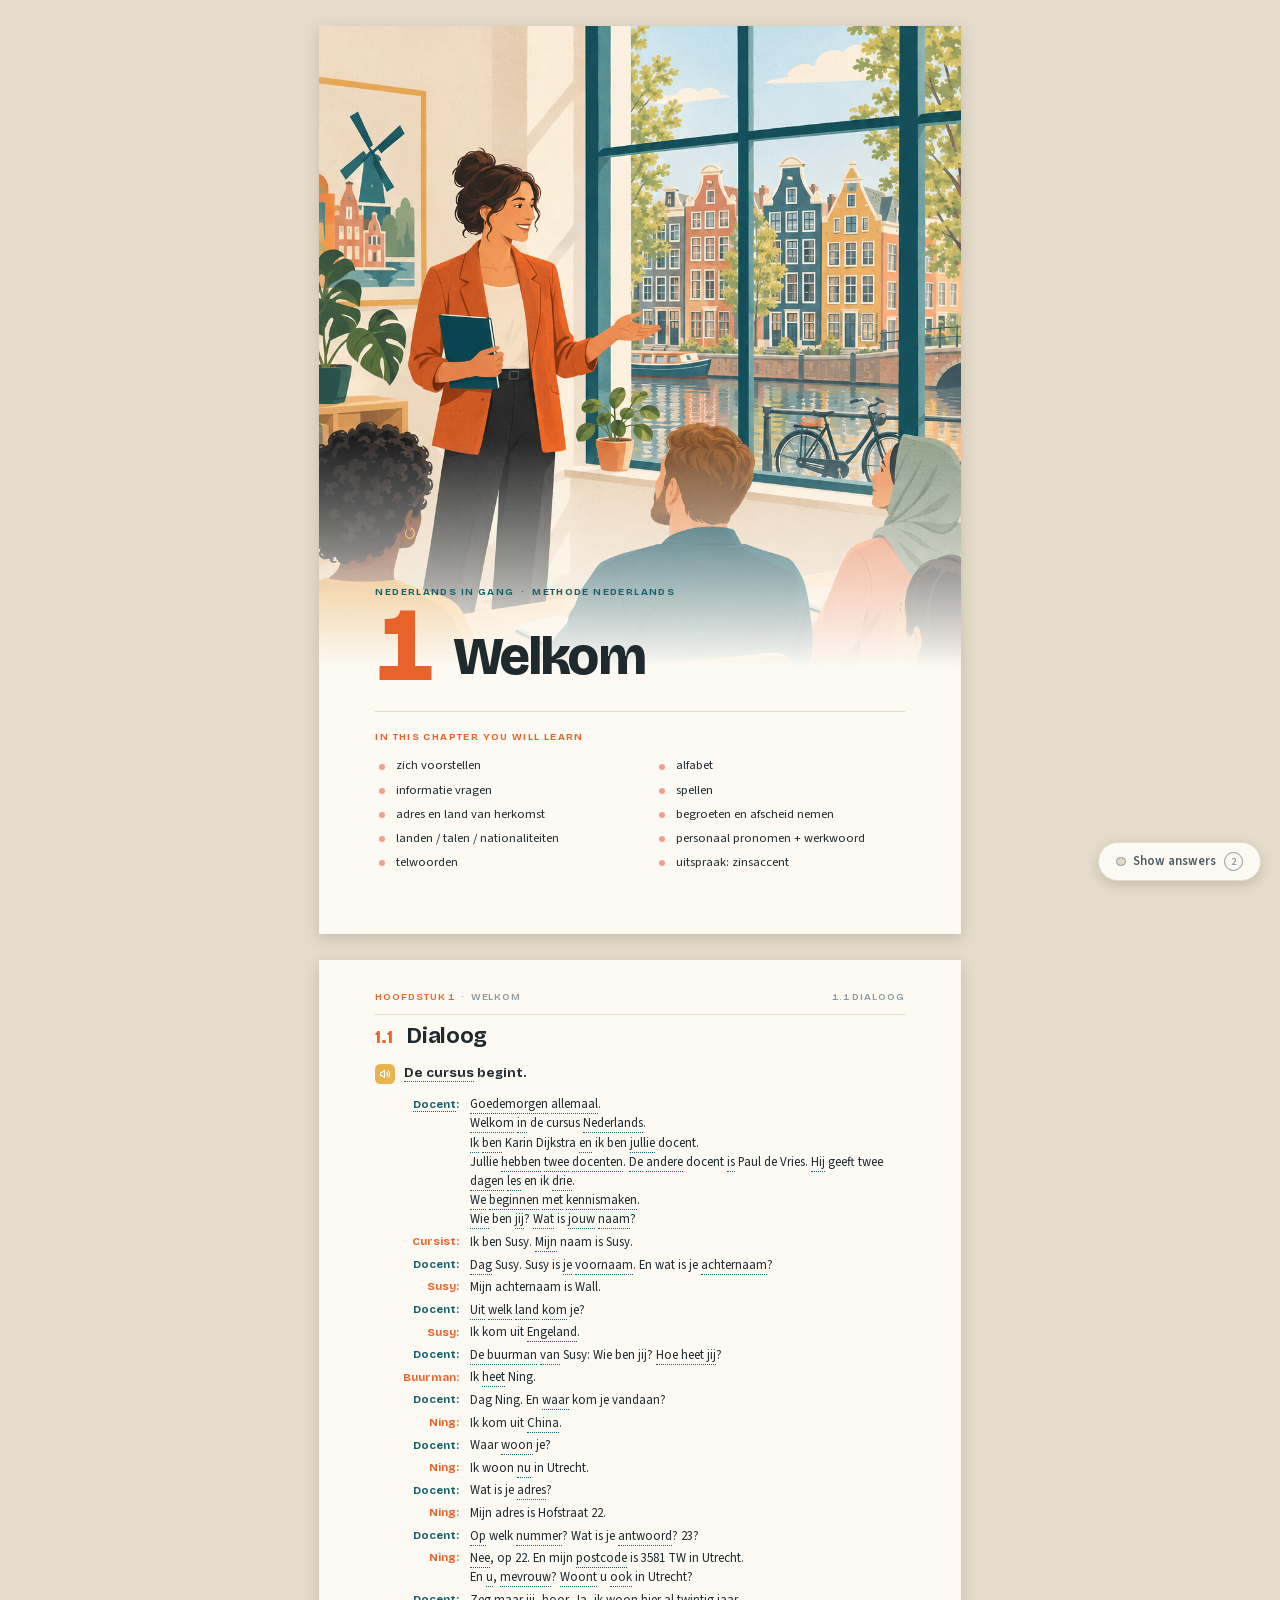
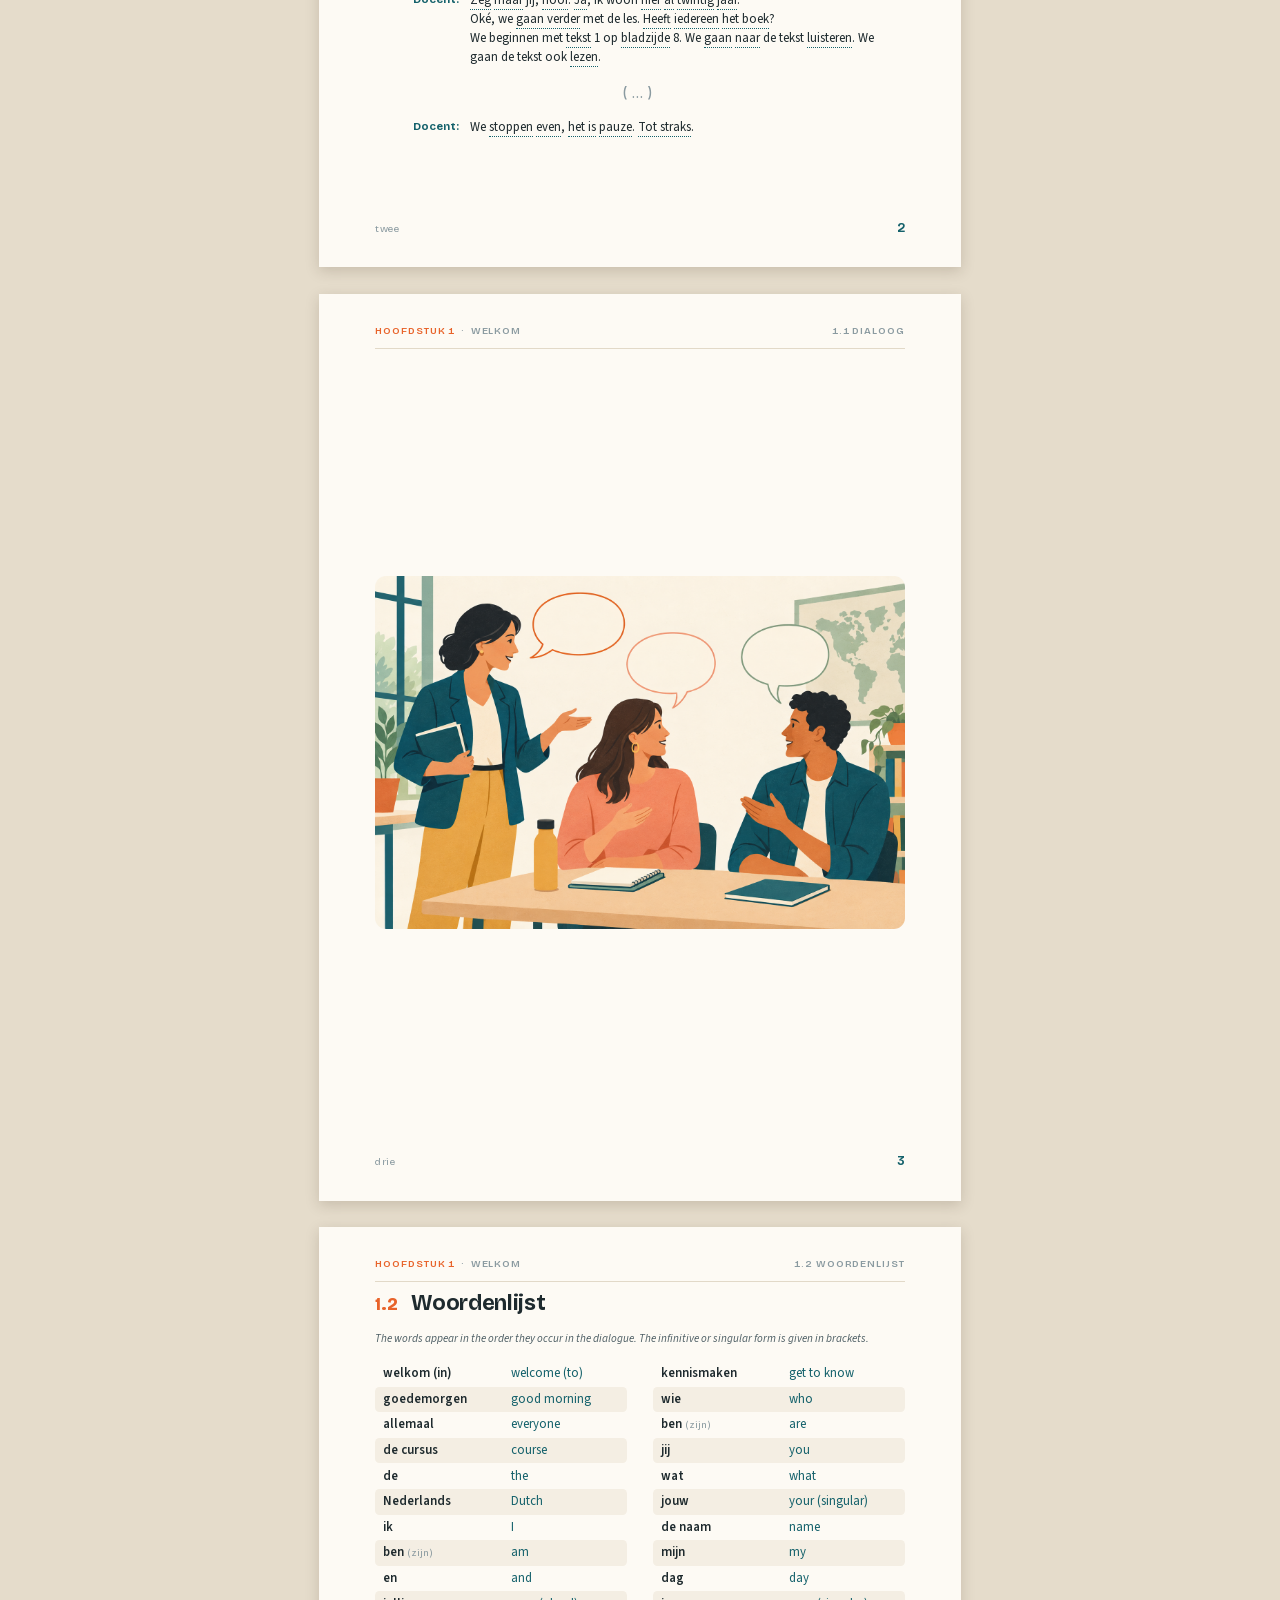
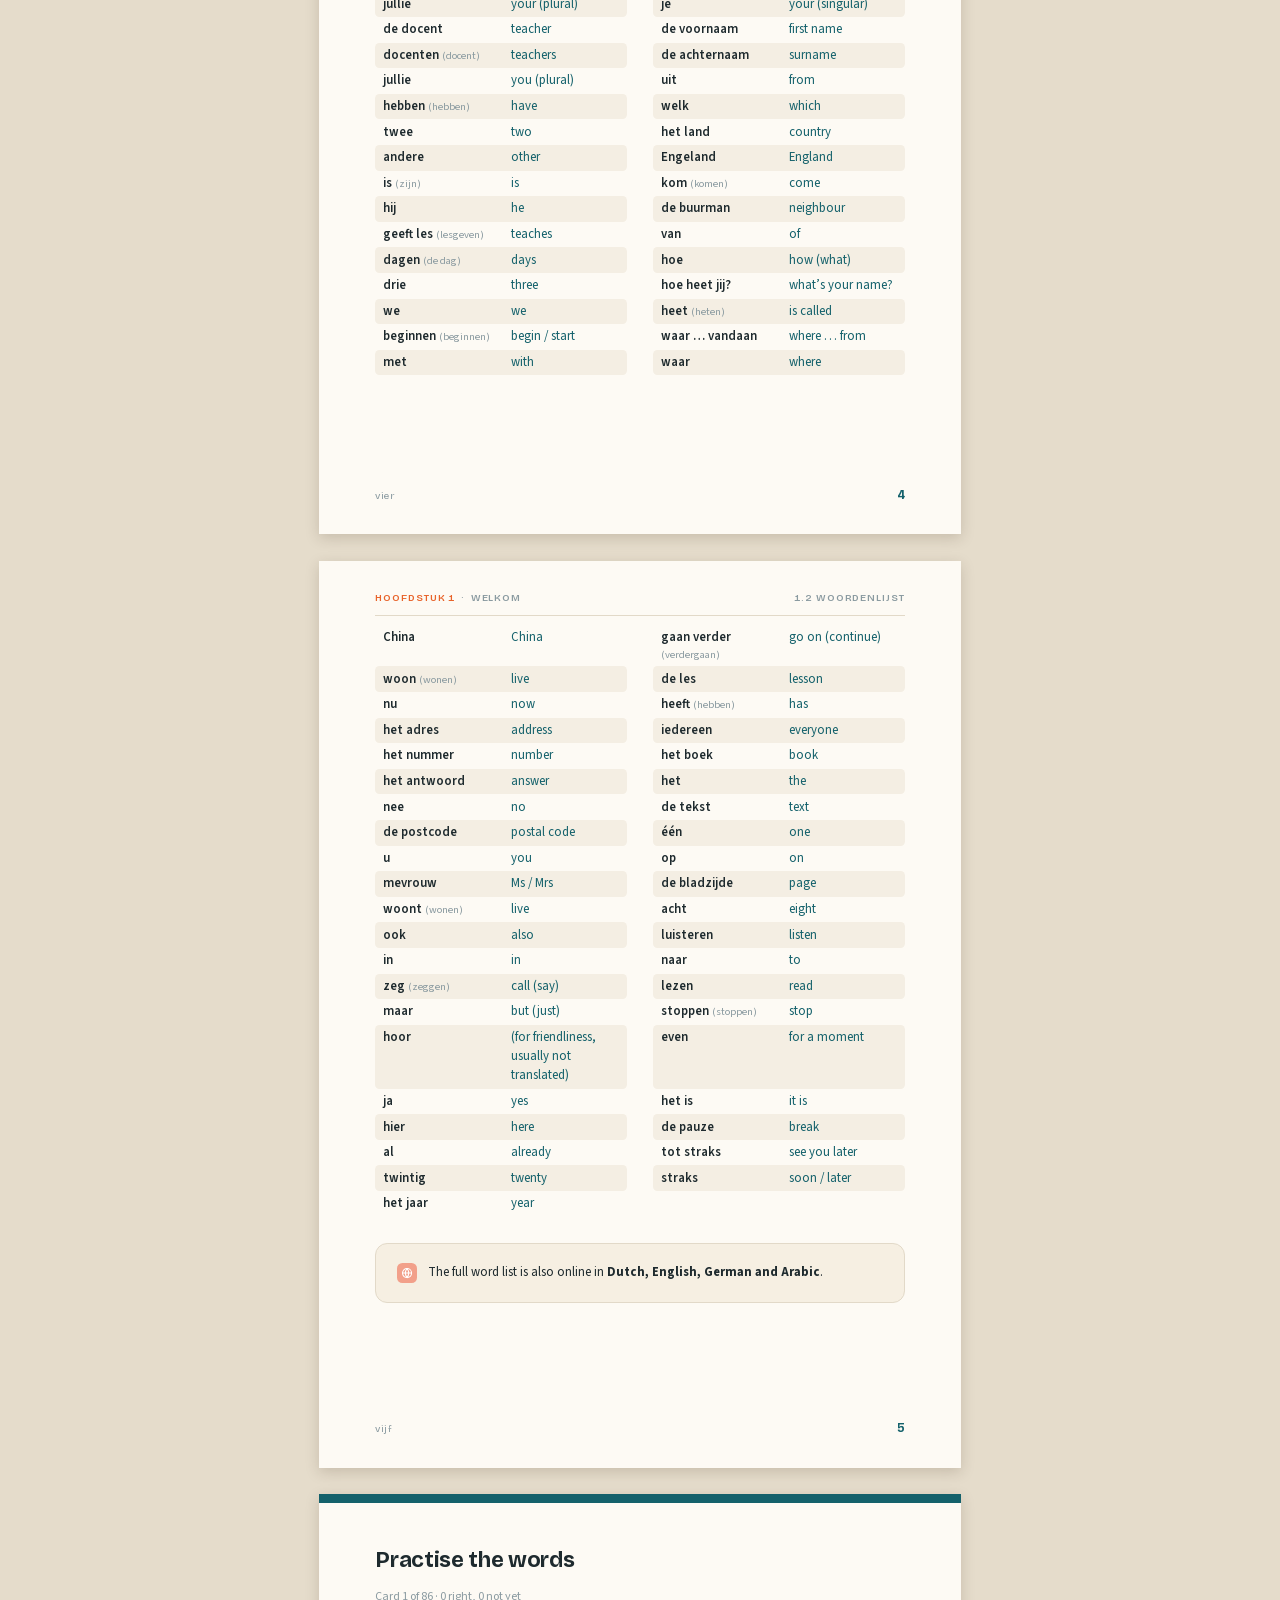
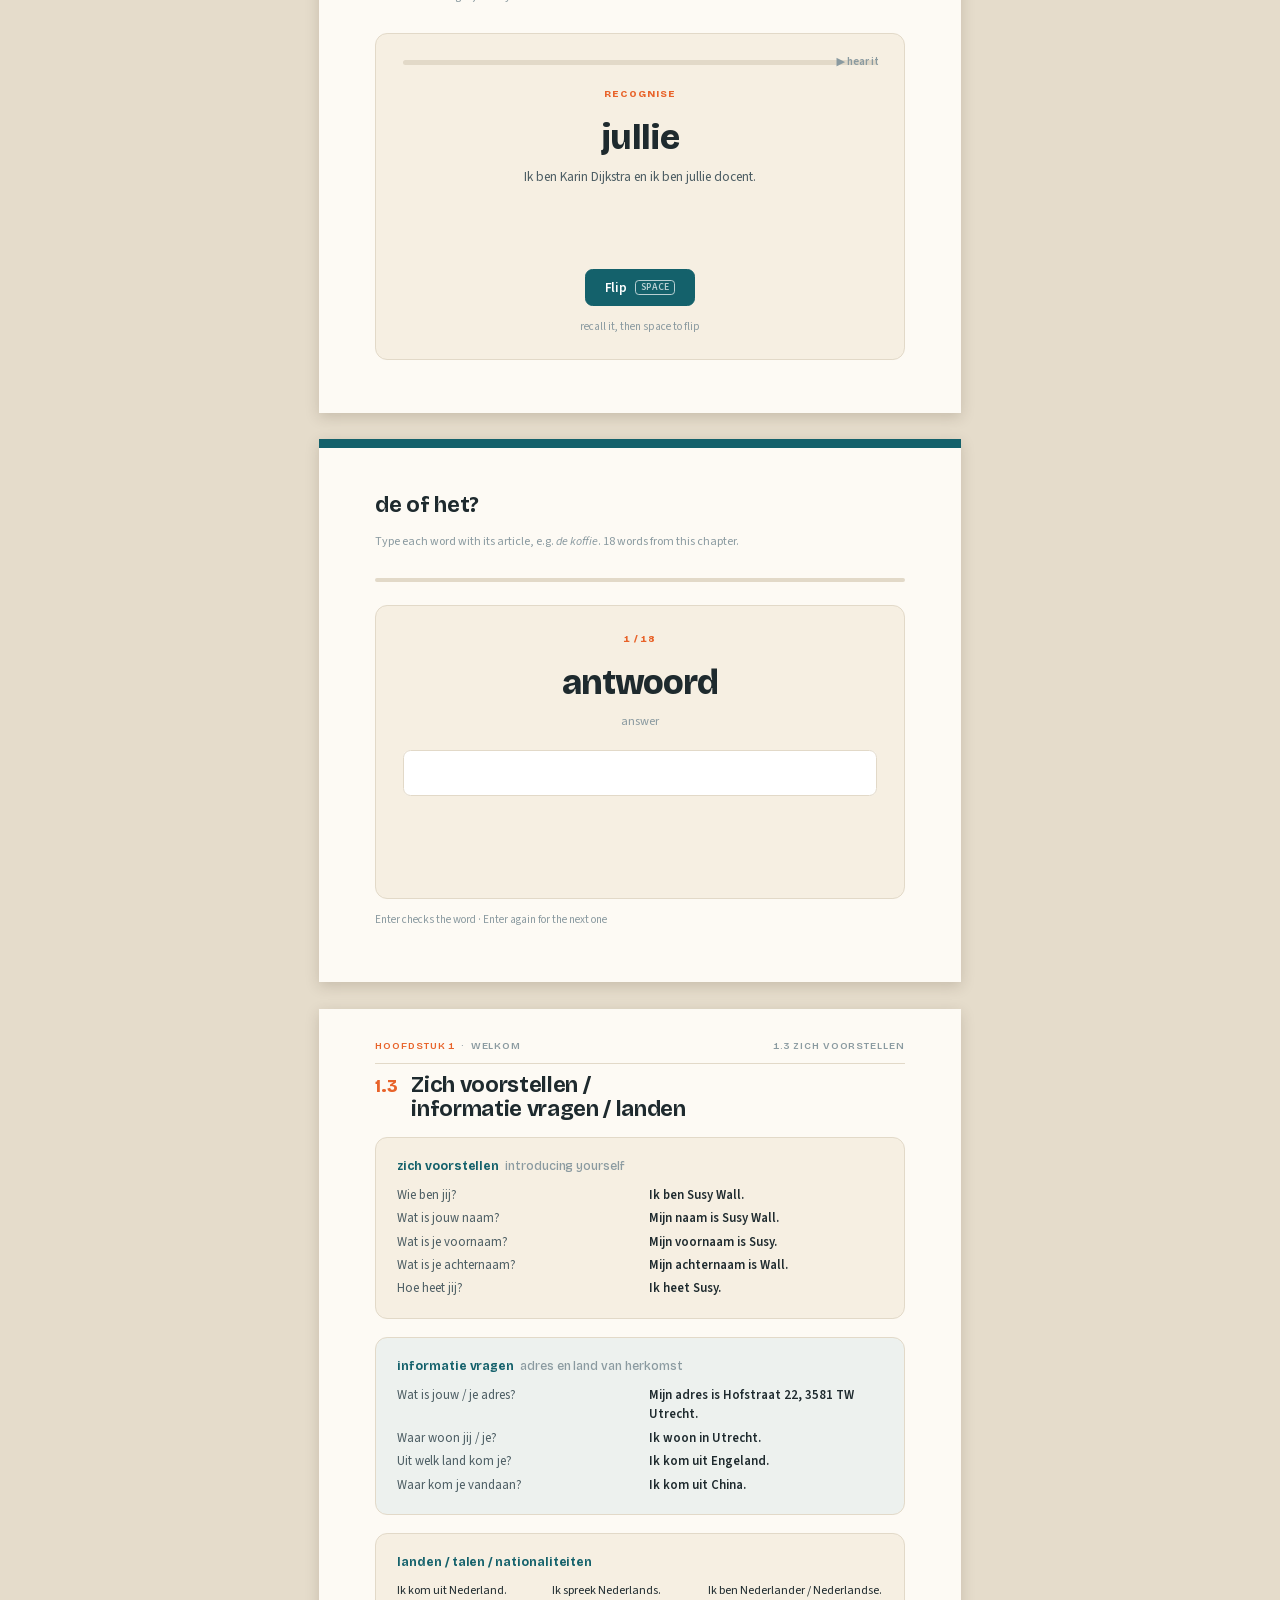
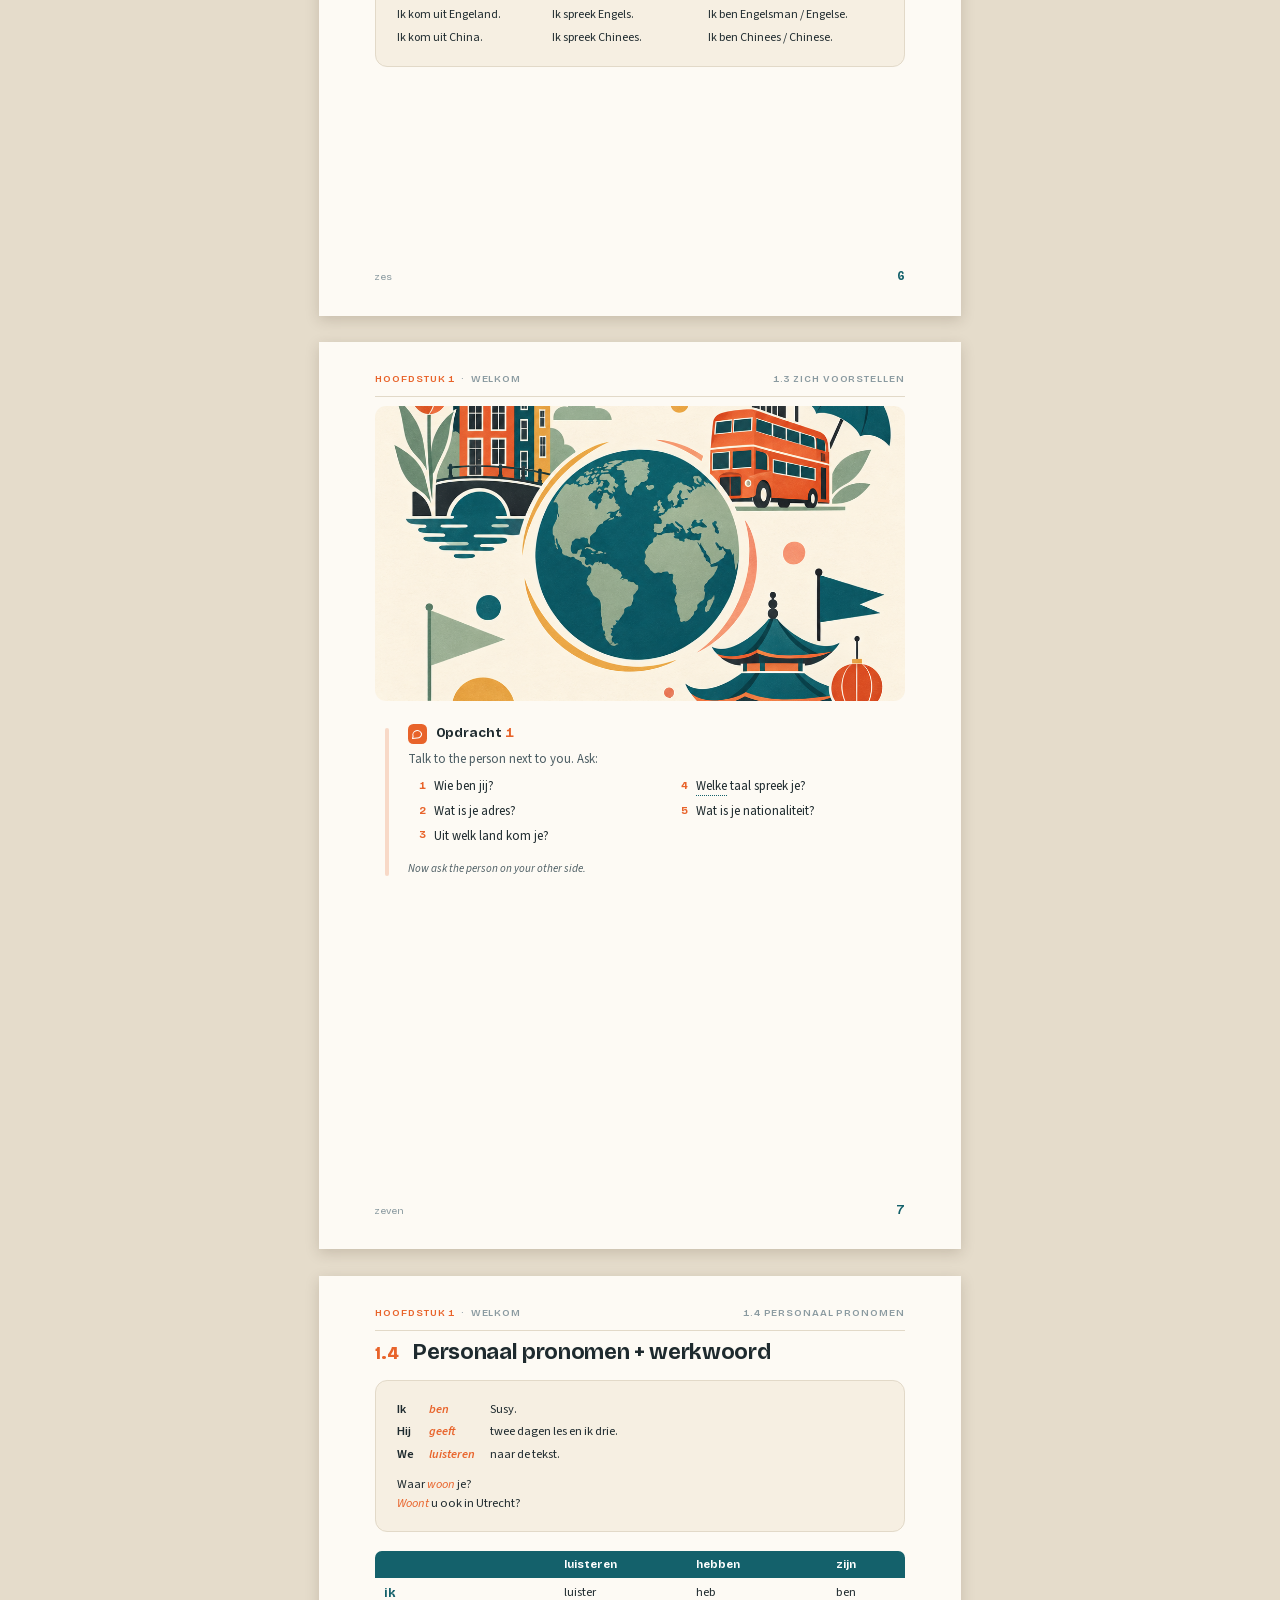
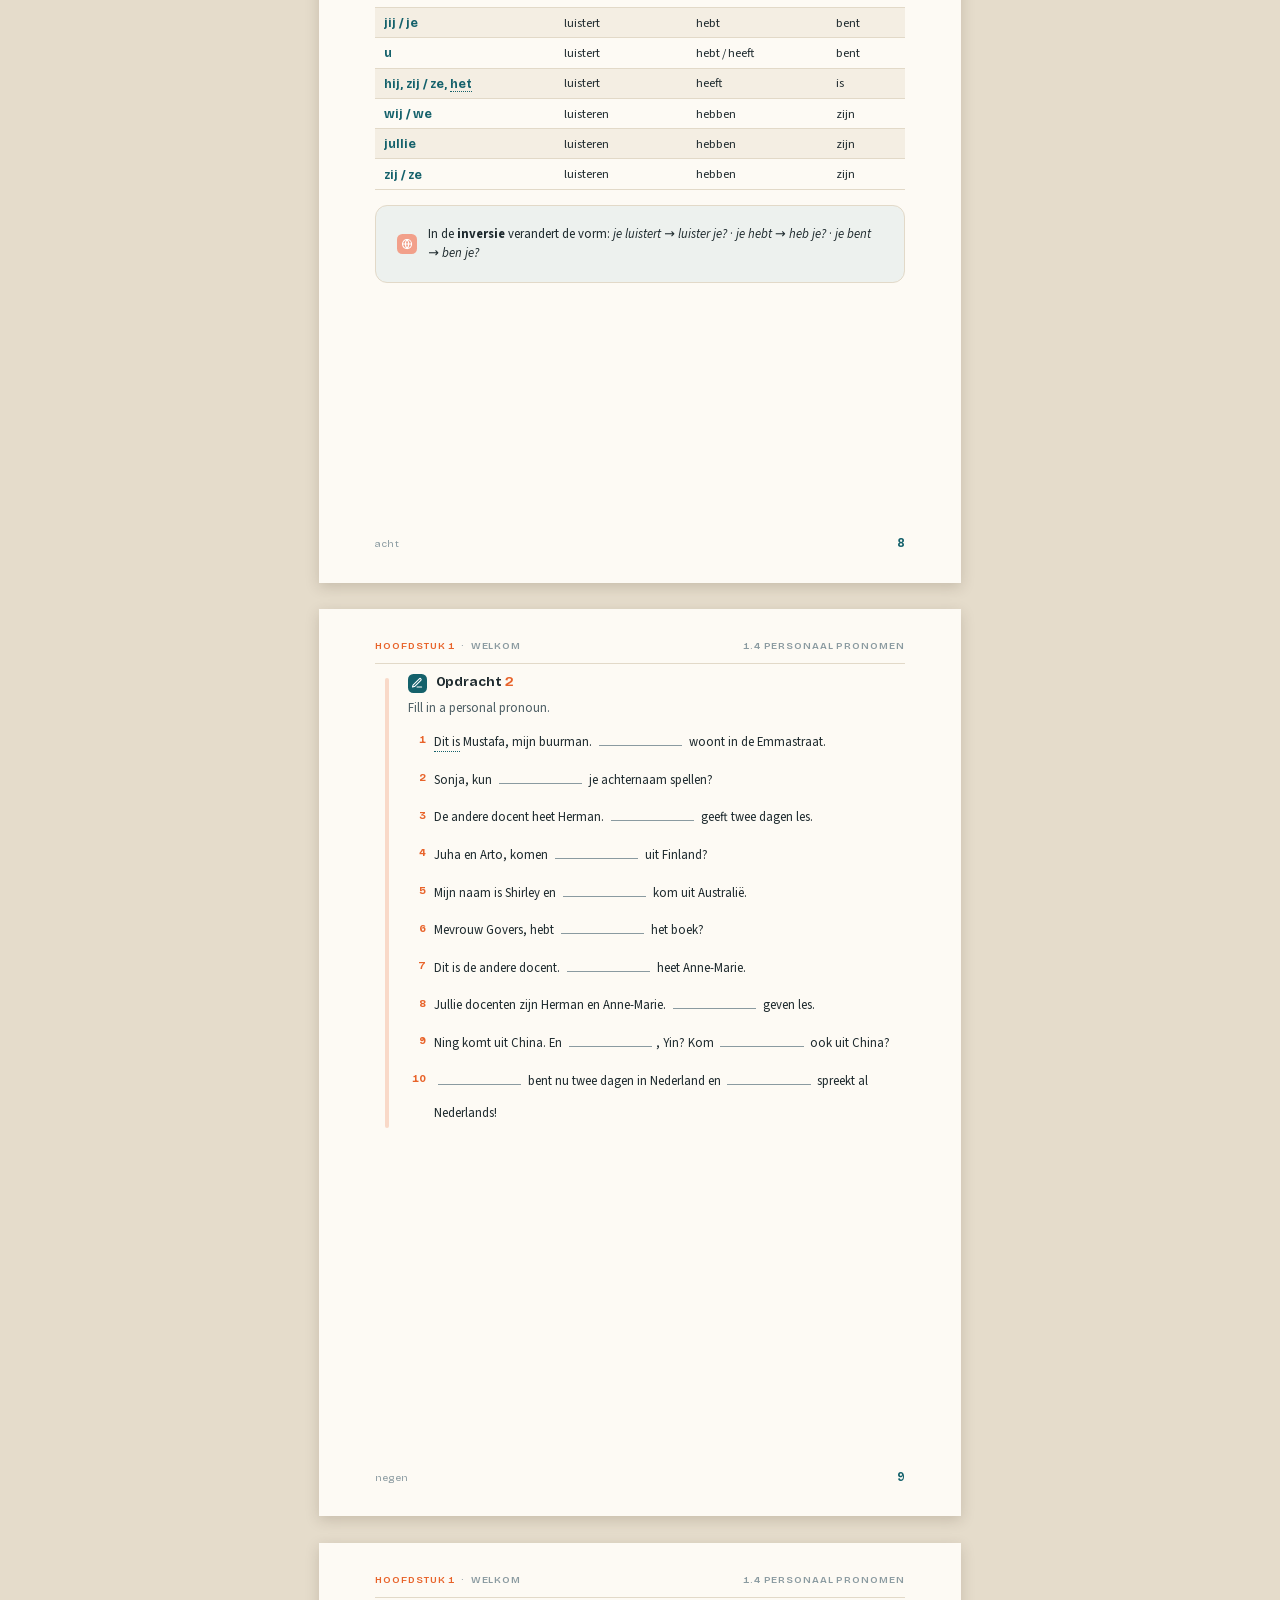
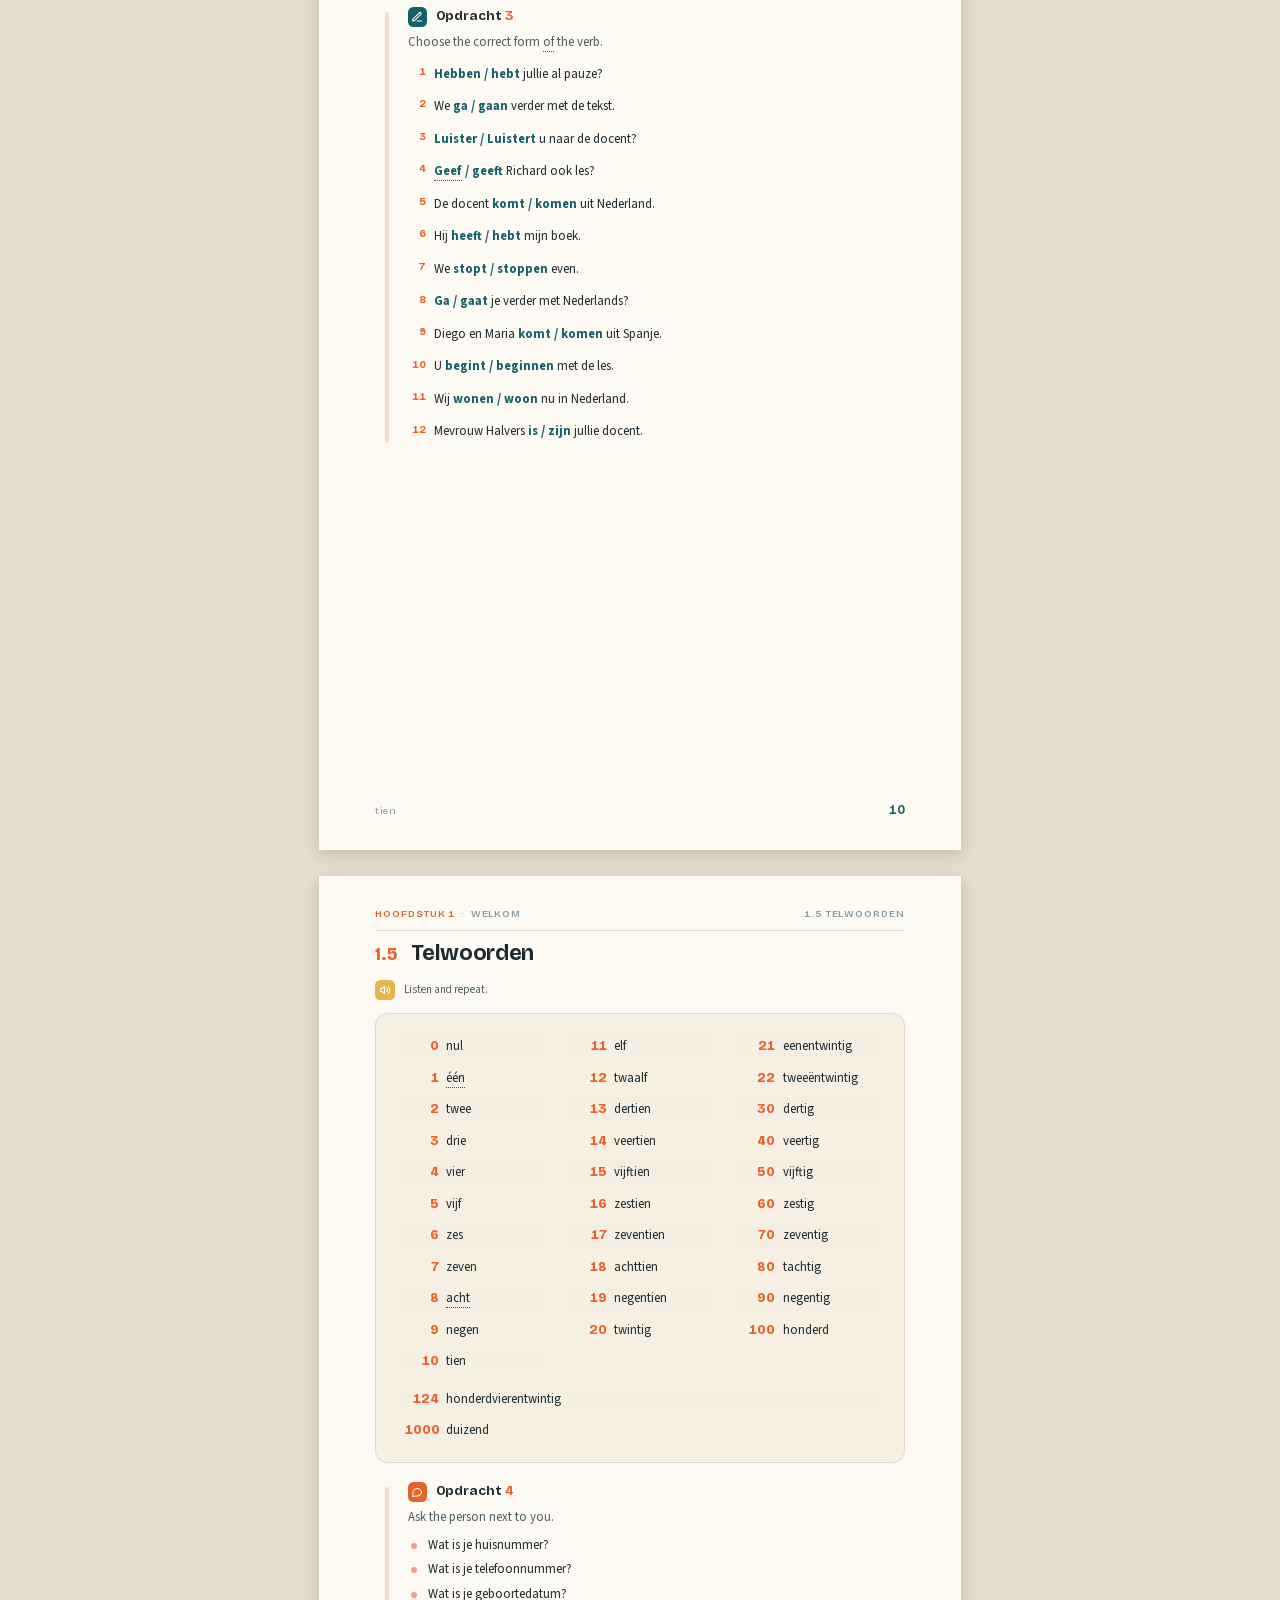
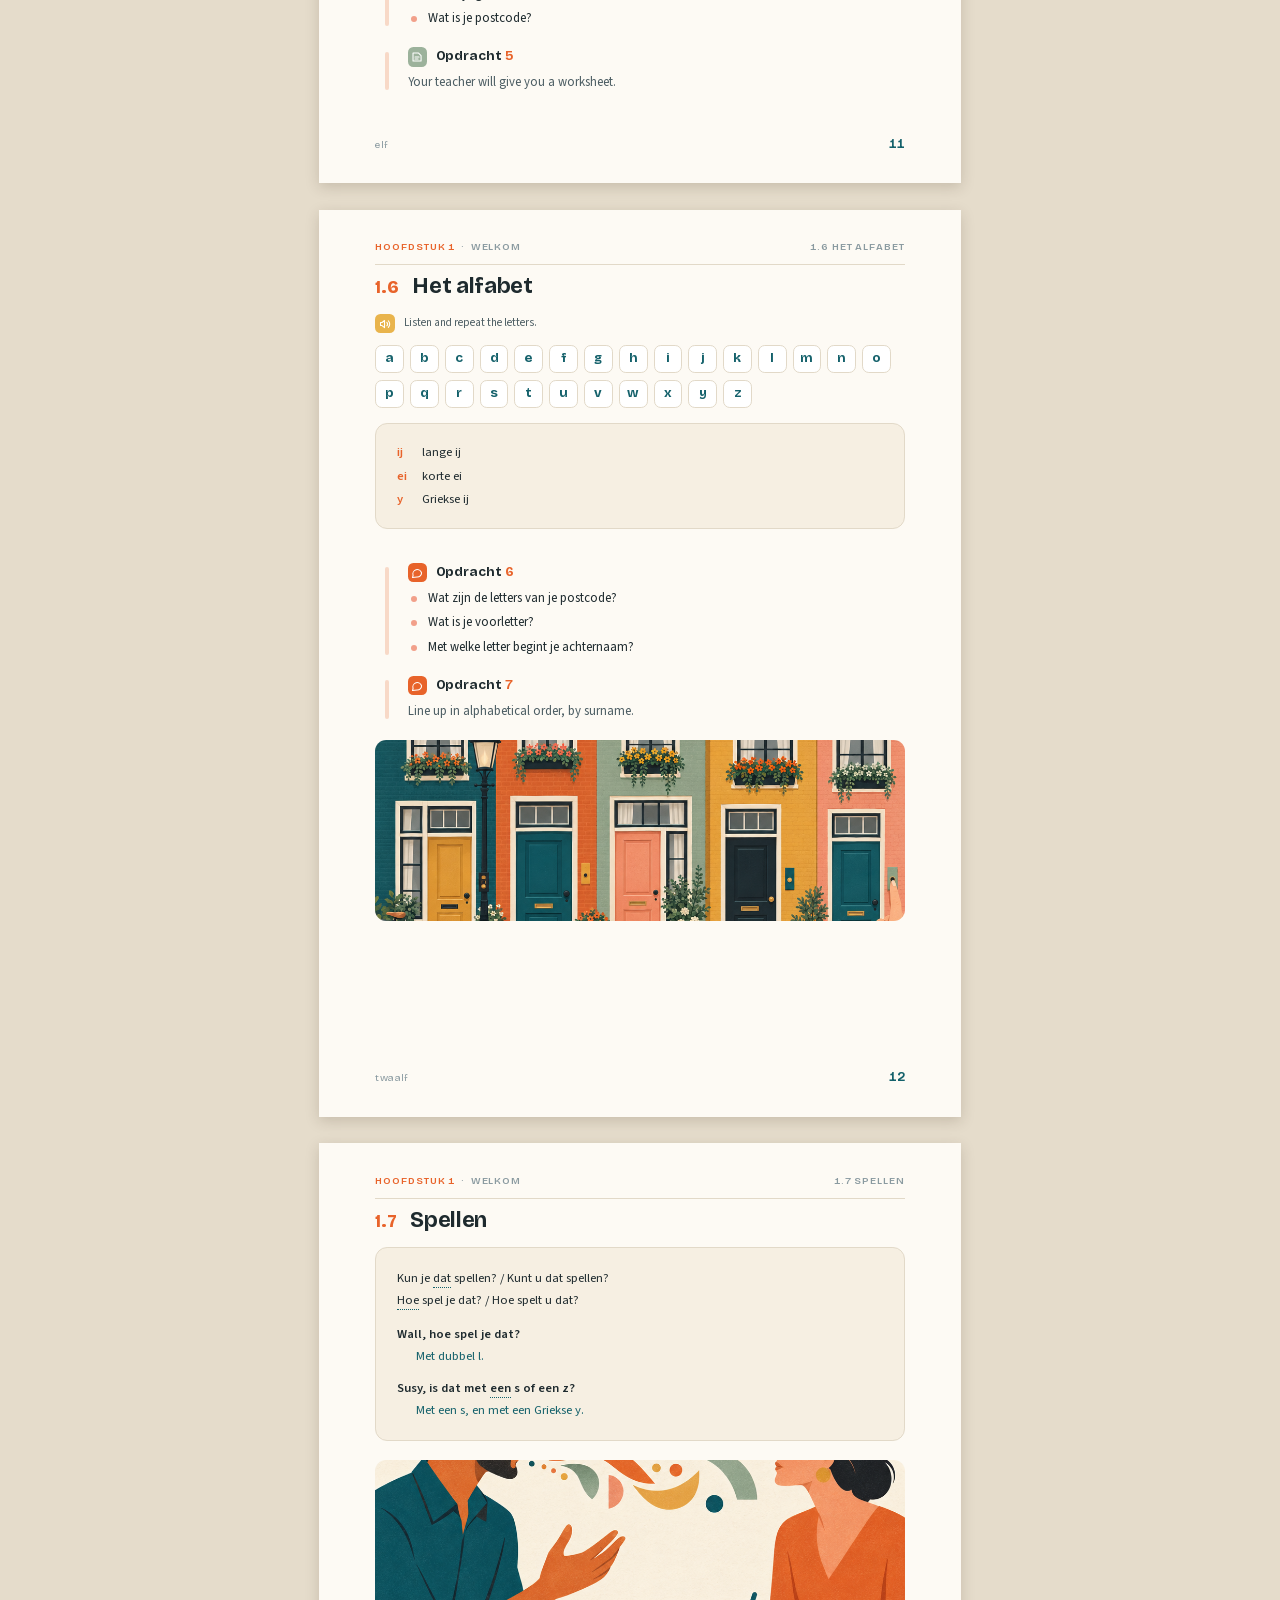
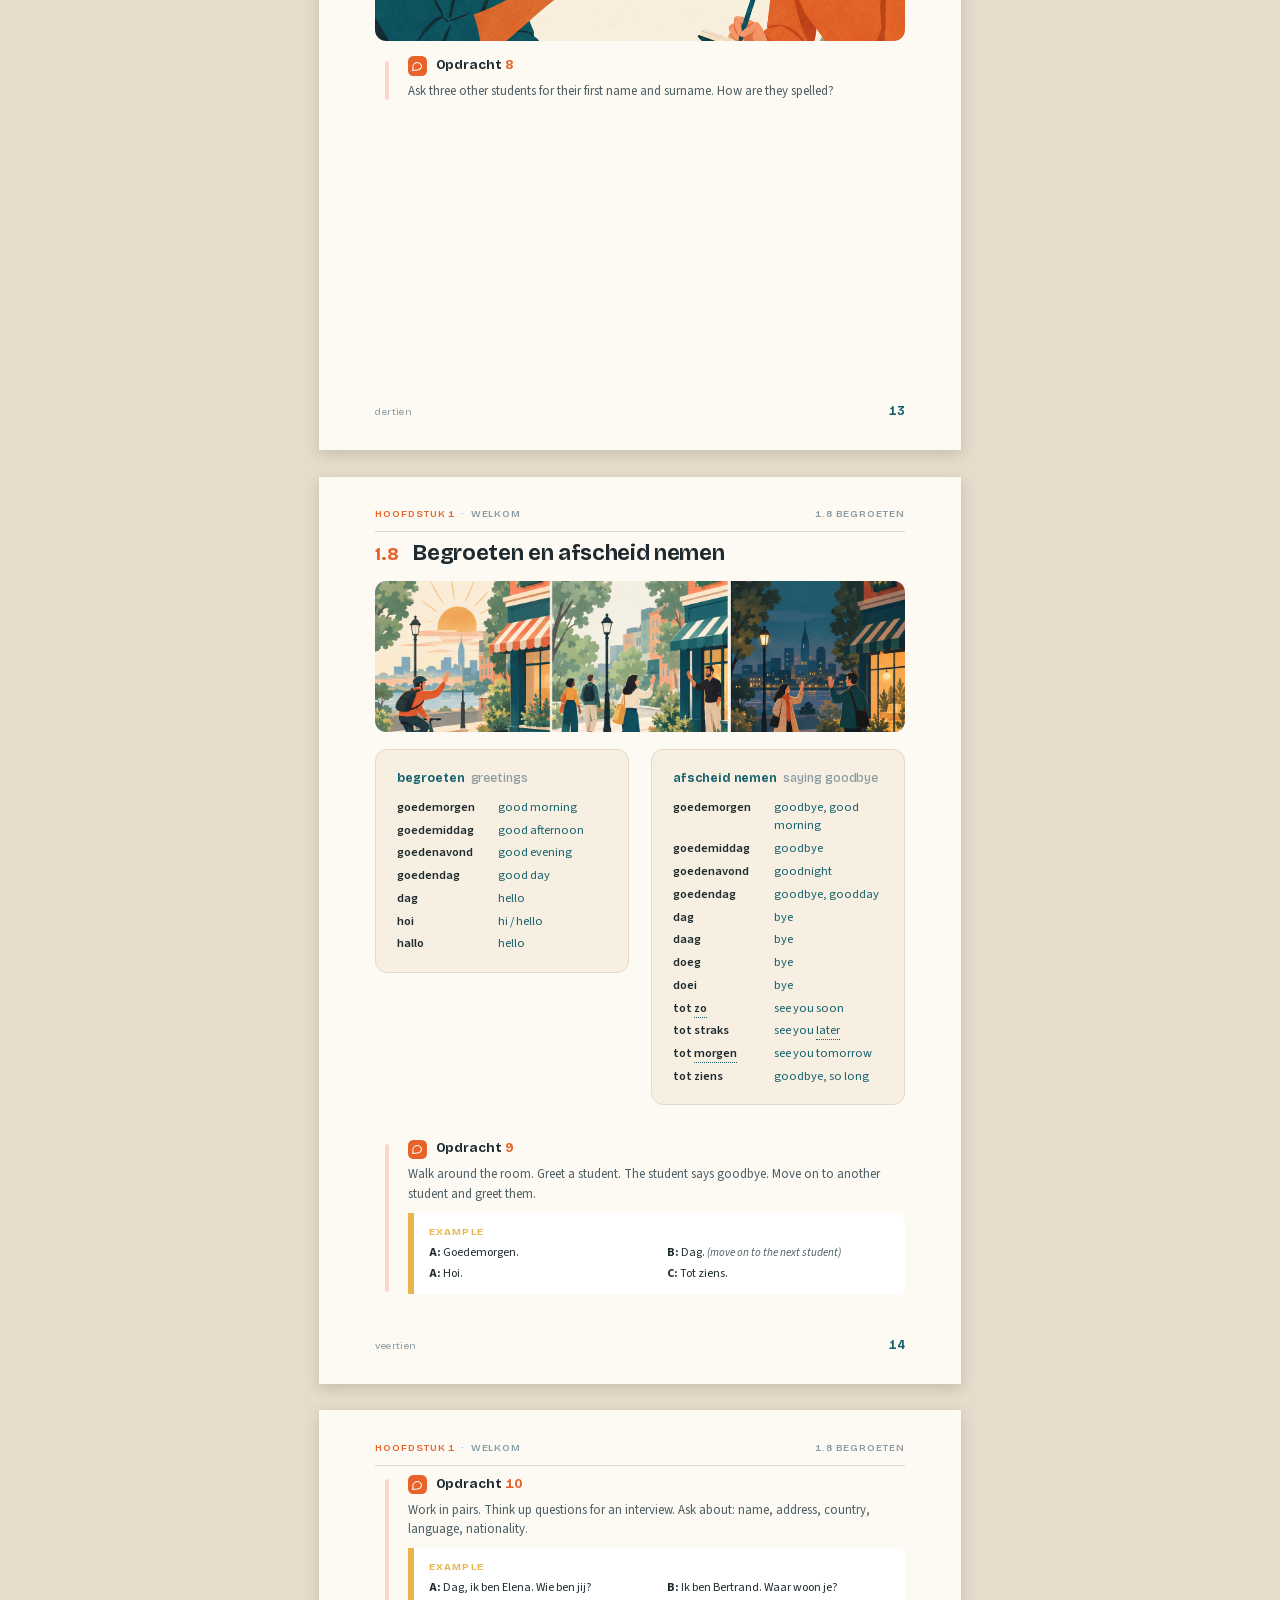
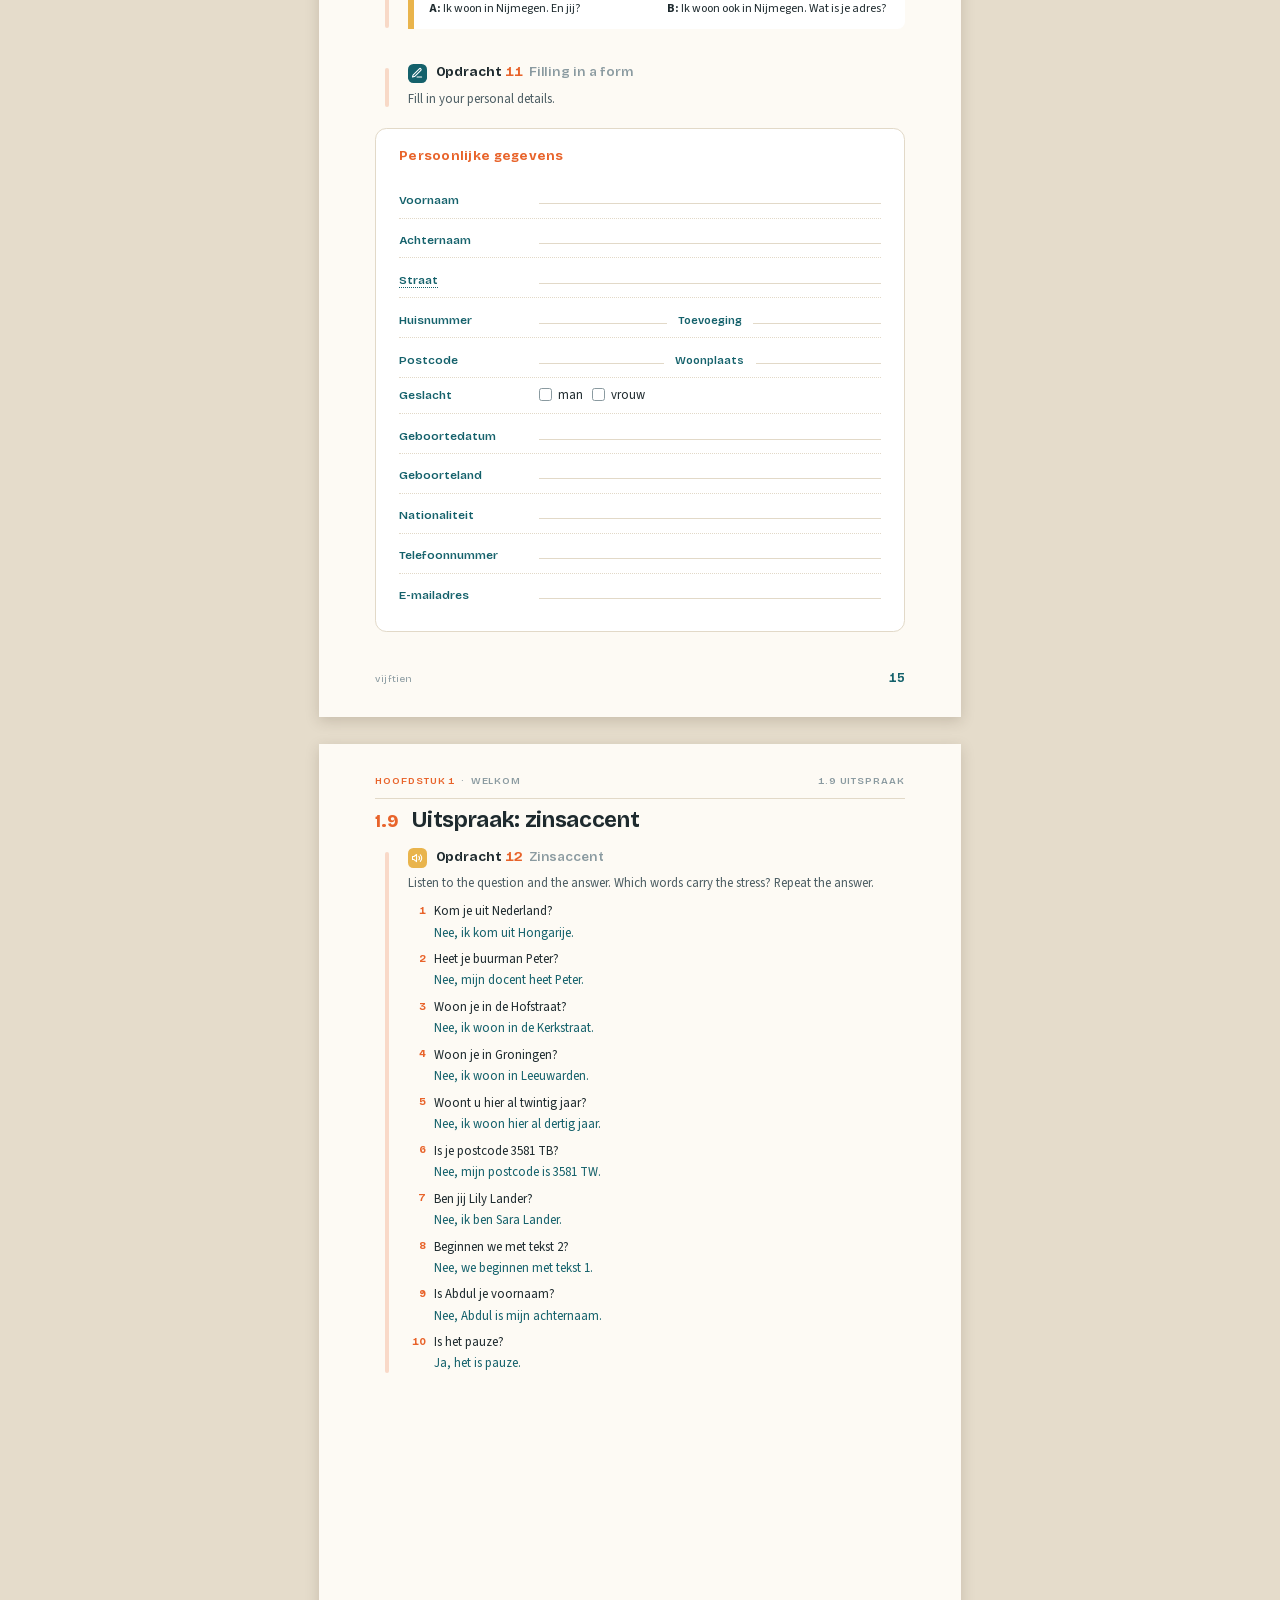
==== commit 085a870c: "Chapter 4 — Op straat 15 pages from book pp. 58-67: dialogue (Bert, ch3's waiter, meets Hans), 59-wo" ====
--- a/book/ch01-welcome/index.html
+++ b/book/ch01-welcome/index.html
@@ -18,38 +18,38 @@
     <ul class="bullet" style="font-size:9.4pt"><li>alfabet</li><li>spellen</li><li>begroeten en afscheid nemen</li><li>personaal pronomen + werkwoord</li><li>uitspraak: zinsaccent</li></ul>
   </div>
 </div></section><section class="page "><div class="rh"><span><span class="chap">Hoofdstuk 1</span> &nbsp;·&nbsp; Welkom</span><span>1.1 Dialoog</span></div><div class="keep" data-keep="dialoog-1.1">
-<h2 class="sec"><span class="num">1.1</span> Dialoog</h2>
+<h2 class="sec"><span class="num">1.1</span> <span class="t">Dialoog</span></h2>
 <div style="display:flex;align-items:center;gap:2.4mm;margin-bottom:3mm">
   <a class="icon i-audio play" href="audio/dialoog.mp3" data-src="audio/dialoog.mp3" aria-label="De cursus begint"><svg viewBox="0 0 24 24" class="ic-play"><path d="M11 5 6 9H3v6h3l5 4Z"/><path d="M15.5 8.5a5 5 0 0 1 0 7M18.5 5.5a9 9 0 0 1 0 13"/></svg><svg viewBox="0 0 24 24" class="ic-stop"><rect x="6" y="6" width="12" height="12" rx="2"/></svg></a><div style="font-family:var(--disp);font-weight:700;font-size:10pt"><span class="gloss" data-en="course">De cursus</span> begint.</div>
 </div>
-<dl class="dialogue" data-audio="audio/dialoog.mp3"><dt><span class="gloss" data-en="de docent · teacher">Docent</span>:</dt><dd><span class="say" data-t="0.0,1.75"><span class="gloss" data-en="good morning">Goedemorgen</span> <span class="gloss" data-en="everyone">allemaal</span>.</span><br><span class="say" data-t="1.75,4.45"><span class="gloss" data-en="welcome (to)">Welkom</span> <span class="gloss" data-en="in">in</span> de cursus <span class="gloss" data-en="Dutch">Nederlands</span>.</span><br><span class="say" data-t="4.45,7.91"><span class="gloss" data-en="I">Ik</span> <span class="gloss" data-en="am">ben</span> Karin Dijkstra <span class="gloss" data-en="and">en</span> ik ben <span class="gloss" data-en="your (plural)">jullie</span> docent.</span><br><span class="say" data-t="7.91,10.14">Jullie <span class="gloss" data-en="have">hebben</span> <span class="gloss" data-en="two">twee</span> <span class="gloss" data-en="teachers">docenten</span>.</span> <span class="say" data-t="10.14,12.75"><span class="gloss" data-en="the">De</span> <span class="gloss" data-en="other">andere</span> docent <span class="gloss" data-en="is">is</span> Paul de Vries.</span> <span class="say" data-t="12.75,15.51"><span class="gloss" data-en="he">Hij</span> geeft twee <span class="gloss" data-en="days">dagen</span> <span class="gloss" data-en="de les · lesson">les</span> en ik <span class="gloss" data-en="three">drie</span>.</span><br><span class="say" data-t="15.51,17.78"><span class="gloss" data-en="we">We</span> <span class="gloss" data-en="begin / start">beginnen</span> <span class="gloss" data-en="with">met</span> <span class="gloss" data-en="get to know">kennismaken</span>.</span><br><span class="say" data-t="17.78,19.23"><span class="gloss" data-en="who">Wie</span> ben <span class="gloss" data-en="you">jij</span>?</span> <span class="say" data-t="19.23,20.76"><span class="gloss" data-en="what">Wat</span> is <span class="gloss" data-en="your (singular)">jouw</span> <span class="gloss" data-en="de naam · name">naam</span>?</span></dd><dt class=you>Cursist:</dt><dd><span class="say" data-t="20.76,22.28">Ik ben Susy.</span> <span class="say" data-t="22.28,24.1"><span class="gloss" data-en="my">Mijn</span> naam is Susy.</span></dd><dt>Docent:</dt><dd><span class="say" data-t="24.1,25.64"><span class="gloss" data-en="day">Dag</span> Susy.</span> <span class="say" data-t="25.64,27.95">Susy is <span class="gloss" data-en="your (singular)">je</span> <span class="gloss" data-en="de voornaam · first name">voornaam</span>.</span> <span class="say" data-t="27.95,29.89">En wat is je <span class="gloss" data-en="de achternaam · surname">achternaam</span>?</span></dd><dt class=you>Susy:</dt><dd><span class="say" data-t="29.89,32.11">Mijn achternaam is Wall.</span></dd><dt>Docent:</dt><dd><span class="say" data-t="32.11,33.86"><span class="gloss" data-en="from">Uit</span> <span class="gloss" data-en="which">welk</span> <span class="gloss" data-en="het land · country">land</span> <span class="gloss" data-en="come">kom</span> je?</span></dd><dt class=you>Susy:</dt><dd><span class="say" data-t="33.86,35.51">Ik kom uit <span class="gloss" data-en="England">Engeland</span>.</span></dd><dt>Docent:</dt><dd><span class="say" data-t="35.51,38.95"><span class="gloss" data-en="neighbour">De buurman</span> <span class="gloss" data-en="of">van</span> Susy: Wie ben jij?</span> <span class="say" data-t="38.95,40.32"><span class="gloss" data-en="what’s your name?">Hoe heet jij</span>?</span></dd><dt class=you>Buurman:</dt><dd><span class="say" data-t="40.32,41.65">Ik <span class="gloss" data-en="is called">heet</span> Ning.</span></dd><dt>Docent:</dt><dd><span class="say" data-t="41.65,42.91">Dag Ning.</span> <span class="say" data-t="42.91,44.79">En <span class="gloss" data-en="where">waar</span> kom je vandaan?</span></dd><dt class=you>Ning:</dt><dd><span class="say" data-t="44.79,46.39">Ik kom uit <span class="gloss" data-en="China">China</span>.</span></dd><dt>Docent:</dt><dd><span class="say" data-t="46.39,47.8">Waar <span class="gloss" data-en="live">woon</span> je?</span></dd><dt class=you>Ning:</dt><dd><span class="say" data-t="47.8,49.86">Ik woon <span class="gloss" data-en="now">nu</span> in Utrecht.</span></dd><dt>Docent:</dt><dd><span class="say" data-t="49.86,51.57">Wat is je <span class="gloss" data-en="het adres · address">adres</span>?</span></dd><dt class=you>Ning:</dt><dd><span class="say" data-t="51.57,54.88">Mijn adres is Hofstraat 22.</span></dd><dt>Docent:</dt><dd><span class="say" data-t="54.88,56.53"><span class="gloss" data-en="on">Op</span> welk <span class="gloss" data-en="het nummer · number">nummer</span>?</span> <span class="say" data-t="56.53,58.34">Wat is je <span class="gloss" data-en="het antwoord · answer">antwoord</span>?</span> <span class="say" data-t="58.34,60.06">23?</span></dd><dt class=you>Ning:</dt><dd><span class="say" data-t="60.06,62.41"><span class="gloss" data-en="no">Nee</span>, op 22.</span> <span class="say" data-t="62.41,67.5">En mijn <span class="gloss" data-en="de postcode · postal code">postcode</span> is 3581 TW in Utrecht.</span><br><span class="say" data-t="67.5,69.18">En <span class="gloss" data-en="you">u</span>, <span class="gloss" data-en="Ms / Mrs">mevrouw</span>?</span> <span class="say" data-t="69.18,71.17"><span class="gloss" data-en="live">Woont</span> u <span class="gloss" data-en="also">ook</span> in Utrecht?</span></dd><dt>Docent:</dt><dd><span class="say" data-t="71.17,72.91"><span class="gloss" data-en="call (say)">Zeg</span> <span class="gloss" data-en="but (just)">maar</span> jij, <span class="gloss" data-en="(for friendliness, usually not translated)">hoor</span>.</span> <span class="say" data-t="72.91,75.45"><span class="gloss" data-en="yes">Ja</span>, ik woon <span class="gloss" data-en="here">hier</span> <span class="gloss" data-en="already">al</span> <span class="gloss" data-en="twenty">twintig</span> <span class="gloss" data-en="het jaar · year">jaar</span>.</span><br><span class="say" data-t="75.45,77.99">Oké, we <span class="gloss" data-en="go on (continue)">gaan verder</span> met de les.</span> <span class="say" data-t="77.99,79.83"><span class="gloss" data-en="has">Heeft</span> <span class="gloss" data-en="everyone">iedereen</span> <span class="gloss" data-en="book">het boek</span>?</span><br><span class="say" data-t="79.83,83.24">We beginnen met <span class="gloss" data-en="de tekst · text">tekst</span> 1 op <span class="gloss" data-en="de bladzijde · page">bladzijde</span> 8.</span> <span class="say" data-t="83.24,85.48">We gaan <span class="gloss" data-en="to">naar</span> de tekst <span class="gloss" data-en="listen">luisteren</span>.</span> <span class="say" data-t="85.48,87.78">We gaan de tekst ook <span class="gloss" data-en="read">lezen</span>.</span></dd></dl>
+<dl class="dialogue" data-audio="audio/dialoog.mp3"><dt><span class="gloss" data-en="de docent · teacher">Docent</span>:</dt><dd><span class="say" data-t="0.0,1.75"><span class="gloss" data-en="good morning">Goedemorgen</span> <span class="gloss" data-en="everyone">allemaal</span>.</span><br><span class="say" data-t="1.75,4.45"><span class="gloss" data-en="welcome (to)">Welkom</span> <span class="gloss" data-en="in">in</span> de cursus <span class="gloss" data-en="Dutch">Nederlands</span>.</span><br><span class="say" data-t="4.45,7.91"><span class="gloss" data-en="I">Ik</span> <span class="gloss" data-en="am">ben</span> Karin Dijkstra <span class="gloss" data-en="and">en</span> ik ben <span class="gloss" data-en="your (plural)">jullie</span> docent.</span><br><span class="say" data-t="7.91,10.14">Jullie <span class="gloss" data-en="have">hebben</span> <span class="gloss" data-en="two">twee</span> <span class="gloss" data-en="teachers">docenten</span>.</span> <span class="say" data-t="10.14,12.75"><span class="gloss" data-en="the">De</span> <span class="gloss" data-en="other">andere</span> docent <span class="gloss" data-en="is">is</span> Paul de Vries.</span> <span class="say" data-t="12.75,15.51"><span class="gloss" data-en="he">Hij</span> geeft twee <span class="gloss" data-en="days">dagen</span> <span class="gloss" data-en="de les · lesson">les</span> en ik <span class="gloss" data-en="three">drie</span>.</span><br><span class="say" data-t="15.51,17.78"><span class="gloss" data-en="we">We</span> <span class="gloss" data-en="begin / start">beginnen</span> <span class="gloss" data-en="with">met</span> <span class="gloss" data-en="get to know">kennismaken</span>.</span><br><span class="say" data-t="17.78,19.23"><span class="gloss" data-en="who">Wie</span> ben <span class="gloss" data-en="you">jij</span>?</span> <span class="say" data-t="19.23,20.76"><span class="gloss" data-en="what">Wat</span> is <span class="gloss" data-en="your (singular)">jouw</span> <span class="gloss" data-en="de naam · name">naam</span>?</span></dd><dt class=you>Cursist:</dt><dd><span class="say" data-t="20.76,22.28">Ik ben Susy.</span> <span class="say" data-t="22.28,24.1"><span class="gloss" data-en="my">Mijn</span> naam is Susy.</span></dd><dt>Docent:</dt><dd><span class="say" data-t="24.1,25.64"><span class="gloss" data-en="day">Dag</span> Susy.</span> <span class="say" data-t="25.64,27.95">Susy is <span class="gloss" data-en="your (singular)">je</span> <span class="gloss" data-en="de voornaam · first name">voornaam</span>.</span> <span class="say" data-t="27.95,29.89">En wat is je <span class="gloss" data-en="de achternaam · surname">achternaam</span>?</span></dd><dt class=you>Susy:</dt><dd><span class="say" data-t="29.89,32.11">Mijn achternaam is Wall.</span></dd><dt>Docent:</dt><dd><span class="say" data-t="32.11,33.86"><span class="gloss" data-en="from">Uit</span> <span class="gloss" data-en="which">welk</span> <span class="gloss" data-en="het land · country">land</span> <span class="gloss" data-en="come">kom</span> je?</span></dd><dt class=you>Susy:</dt><dd><span class="say" data-t="33.86,35.51">Ik kom uit <span class="gloss" data-en="England">Engeland</span>.</span></dd><dt>Docent:</dt><dd><span class="say" data-t="35.51,38.95"><span class="gloss" data-en="neighbour">De buurman</span> <span class="gloss" data-en="of">van</span> Susy: Wie ben jij?</span> <span class="say" data-t="38.95,40.32"><span class="gloss" data-en="what’s your name?">Hoe heet jij</span>?</span></dd><dt class=you>Buurman:</dt><dd><span class="say" data-t="40.32,41.65">Ik <span class="gloss" data-en="is called">heet</span> Ning.</span></dd><dt>Docent:</dt><dd><span class="say" data-t="41.65,42.91">Dag Ning.</span> <span class="say" data-t="42.91,44.79">En <span class="gloss" data-en="where">waar</span> kom je vandaan?</span></dd><dt class=you>Ning:</dt><dd><span class="say" data-t="44.79,46.39">Ik kom uit <span class="gloss" data-en="China">China</span>.</span></dd><dt>Docent:</dt><dd><span class="say" data-t="46.39,47.8">Waar <span class="gloss" data-en="live">woon</span> je?</span></dd><dt class=you>Ning:</dt><dd><span class="say" data-t="47.8,49.86">Ik woon <span class="gloss" data-en="now">nu</span> in Utrecht.</span></dd><dt>Docent:</dt><dd><span class="say" data-t="49.86,51.57">Wat is je <span class="gloss" data-en="het adres · address">adres</span>?</span></dd><dt class=you>Ning:</dt><dd><span class="say" data-t="51.57,54.88">Mijn adres is Hofstraat 22.</span></dd><dt>Docent:</dt><dd><span class="say" data-t="54.88,56.53"><span class="gloss" data-en="on">Op</span> welk <span class="gloss" data-en="het nummer · number">nummer</span>?</span> <span class="say" data-t="56.53,58.34">Wat is je <span class="gloss" data-en="het antwoord · answer">antwoord</span>?</span> <span class="say" data-t="58.34,60.06">23?</span></dd><dt class=you>Ning:</dt><dd><span class="say" data-t="60.06,62.41"><span class="gloss" data-en="no">Nee</span>, op 22.</span> <span class="say" data-t="62.41,67.5">En mijn <span class="gloss" data-en="de postcode · postal code">postcode</span> is 3581 TW in Utrecht.</span><br><span class="say" data-t="67.5,69.18">En <span class="gloss" data-en="you">u</span>, <span class="gloss" data-en="Ms / Mrs">mevrouw</span>?</span> <span class="say" data-t="69.18,71.17"><span class="gloss" data-en="live">Woont</span> u <span class="gloss" data-en="also">ook</span> in Utrecht?</span></dd><dt>Docent:</dt><dd><span class="say" data-t="71.17,72.91"><span class="gloss" data-en="call (say)">Zeg</span> <span class="gloss" data-en="but (just)">maar</span> jij, <span class="gloss" data-en="(for friendliness, usually not translated)">hoor</span>.</span> <span class="say" data-t="72.91,75.45"><span class="gloss" data-en="yes">Ja</span>, ik woon <span class="gloss" data-en="here">hier</span> <span class="gloss" data-en="already">al</span> <span class="gloss" data-en="twenty">twintig</span> <span class="gloss" data-en="het jaar · year">jaar</span>.</span><br><span class="say" data-t="75.45,77.99">Oké, we <span class="gloss" data-en="go on (continue)">gaan verder</span> met de les.</span> <span class="say" data-t="77.99,79.83"><span class="gloss" data-en="has">Heeft</span> <span class="gloss" data-en="everyone">iedereen</span> <span class="gloss" data-en="book">het boek</span>?</span><br><span class="say" data-t="79.83,83.24">We beginnen met <span class="gloss" data-en="de tekst · text">tekst</span> 1 op <span class="gloss" data-en="de bladzijde · page">bladzijde</span> 8.</span> <span class="say" data-t="83.24,85.48">We <span class="gloss" data-en="go">gaan</span> <span class="gloss" data-en="to">naar</span> de tekst <span class="gloss" data-en="listen">luisteren</span>.</span> <span class="say" data-t="85.48,87.78">We gaan de tekst ook <span class="gloss" data-en="read">lezen</span>.</span></dd></dl>
 <div style="text-align:center;color:var(--ink-faint);font-family:var(--disp);
             font-size:12pt;letter-spacing:.3em;margin:3.5mm 0">(…)</div>
 <dl class="dialogue" data-audio="audio/dialoog.mp3"><dt>Docent:</dt><dd><span class="say" data-t="87.78,90.37">We <span class="gloss" data-en="stop">stoppen</span> <span class="gloss" data-en="for a moment">even</span>, <span class="gloss" data-en="it is">het is</span> <span class="gloss" data-en="de pauze · break">pauze</span>.</span> <span class="say" data-t="90.37,91.79"><span class="gloss" data-en="see you later">Tot straks</span>.</span></dd></dl></div><div class="pf"><span class="w">twee</span><span class="n">2</span></div></section><section class="page plate"><div class="rh"><span><span class="chap">Hoofdstuk 1</span> &nbsp;·&nbsp; Welkom</span><span>1.1 Dialoog</span></div><img src="art/dialoog.png" class="img"><div class="pf"><span class="w">drie</span><span class="n">3</span></div></section><section class="page "><div class="rh"><span><span class="chap">Hoofdstuk 1</span> &nbsp;·&nbsp; Welkom</span><span>1.2 Woordenlijst</span></div><div class="keep" data-keep="woordenlijst-a">
-<h2 class="sec"><span class="num">1.2</span> Woordenlijst</h2>
+<h2 class="sec"><span class="num">1.2</span> <span class="t">Woordenlijst</span></h2>
 <div class="note" style="margin-bottom:3.5mm">The words appear in the order they occur in the dialogue.
 The infinitive or singular form is given in brackets.</div>
 <div class="vocab" style="grid-template-rows:repeat(24,auto)"><div class="row"><div class="d">welkom (in)</div><div class="e">welcome (to)</div></div><div class="row alt"><div class="d">goedemorgen</div><div class="e">good morning</div></div><div class="row"><div class="d">allemaal</div><div class="e">everyone</div></div><div class="row alt"><div class="d">de cursus</div><div class="e">course</div></div><div class="row"><div class="d">de</div><div class="e">the</div></div><div class="row alt"><div class="d">Nederlands</div><div class="e">Dutch</div></div><div class="row"><div class="d">ik</div><div class="e">I</div></div><div class="row alt"><div class="d">ben <small>(zijn)</small></div><div class="e">am</div></div><div class="row"><div class="d">en</div><div class="e">and</div></div><div class="row alt"><div class="d">jullie</div><div class="e">your (plural)</div></div><div class="row"><div class="d">de docent</div><div class="e">teacher</div></div><div class="row alt"><div class="d">docenten <small>(docent)</small></div><div class="e">teachers</div></div><div class="row"><div class="d">jullie</div><div class="e">you (plural)</div></div><div class="row alt"><div class="d">hebben <small>(hebben)</small></div><div class="e">have</div></div><div class="row"><div class="d">twee</div><div class="e">two</div></div><div class="row alt"><div class="d">andere</div><div class="e">other</div></div><div class="row"><div class="d">is <small>(zijn)</small></div><div class="e">is</div></div><div class="row alt"><div class="d">hij</div><div class="e">he</div></div><div class="row"><div class="d">geeft les <small>(lesgeven)</small></div><div class="e">teaches</div></div><div class="row alt"><div class="d">dagen <small>(de dag)</small></div><div class="e">days</div></div><div class="row"><div class="d">drie</div><div class="e">three</div></div><div class="row alt"><div class="d">we</div><div class="e">we</div></div><div class="row"><div class="d">beginnen <small>(beginnen)</small></div><div class="e">begin / start</div></div><div class="row alt"><div class="d">met</div><div class="e">with</div></div><div class="row"><div class="d">kennismaken</div><div class="e">get to know</div></div><div class="row alt"><div class="d">wie</div><div class="e">who</div></div><div class="row"><div class="d">ben <small>(zijn)</small></div><div class="e">are</div></div><div class="row alt"><div class="d">jij</div><div class="e">you</div></div><div class="row"><div class="d">wat</div><div class="e">what</div></div><div class="row alt"><div class="d">jouw</div><div class="e">your (singular)</div></div><div class="row"><div class="d">de naam</div><div class="e">name</div></div><div class="row alt"><div class="d">mijn</div><div class="e">my</div></div><div class="row"><div class="d">dag</div><div class="e">day</div></div><div class="row alt"><div class="d">je</div><div class="e">your (singular)</div></div><div class="row"><div class="d">de voornaam</div><div class="e">first name</div></div><div class="row alt"><div class="d">de achternaam</div><div class="e">surname</div></div><div class="row"><div class="d">uit</div><div class="e">from</div></div><div class="row alt"><div class="d">welk</div><div class="e">which</div></div><div class="row"><div class="d">het land</div><div class="e">country</div></div><div class="row alt"><div class="d">Engeland</div><div class="e">England</div></div><div class="row"><div class="d">kom <small>(komen)</small></div><div class="e">come</div></div><div class="row alt"><div class="d">de buurman</div><div class="e">neighbour</div></div><div class="row"><div class="d">van</div><div class="e">of</div></div><div class="row alt"><div class="d">hoe</div><div class="e">how (what)</div></div><div class="row"><div class="d">hoe heet jij?</div><div class="e">what’s your name?</div></div><div class="row alt"><div class="d">heet <small>(heten)</small></div><div class="e">is called</div></div><div class="row"><div class="d">waar … vandaan</div><div class="e">where … from</div></div><div class="row alt"><div class="d">waar</div><div class="e">where</div></div></div></div><div class="pf"><span class="w">vier</span><span class="n">4</span></div></section><section class="page "><div class="rh"><span><span class="chap">Hoofdstuk 1</span> &nbsp;·&nbsp; Welkom</span><span>1.2 Woordenlijst</span></div><div class="keep" data-keep="woordenlijst-b"><div class="vocab" style="grid-template-rows:repeat(21,auto)"><div class="row"><div class="d">China</div><div class="e">China</div></div><div class="row alt"><div class="d">woon <small>(wonen)</small></div><div class="e">live</div></div><div class="row"><div class="d">nu</div><div class="e">now</div></div><div class="row alt"><div class="d">het adres</div><div class="e">address</div></div><div class="row"><div class="d">het nummer</div><div class="e">number</div></div><div class="row alt"><div class="d">het antwoord</div><div class="e">answer</div></div><div class="row"><div class="d">nee</div><div class="e">no</div></div><div class="row alt"><div class="d">de postcode</div><div class="e">postal code</div></div><div class="row"><div class="d">u</div><div class="e">you</div></div><div class="row alt"><div class="d">mevrouw</div><div class="e">Ms / Mrs</div></div><div class="row"><div class="d">woont <small>(wonen)</small></div><div class="e">live</div></div><div class="row alt"><div class="d">ook</div><div class="e">also</div></div><div class="row"><div class="d">in</div><div class="e">in</div></div><div class="row alt"><div class="d">zeg <small>(zeggen)</small></div><div class="e">call (say)</div></div><div class="row"><div class="d">maar</div><div class="e">but (just)</div></div><div class="row alt"><div class="d">hoor</div><div class="e">(for friendliness, usually not translated)</div></div><div class="row"><div class="d">ja</div><div class="e">yes</div></div><div class="row alt"><div class="d">hier</div><div class="e">here</div></div><div class="row"><div class="d">al</div><div class="e">already</div></div><div class="row alt"><div class="d">twintig</div><div class="e">twenty</div></div><div class="row"><div class="d">het jaar</div><div class="e">year</div></div><div class="row"><div class="d">gaan verder <small>(verdergaan)</small></div><div class="e">go on (continue)</div></div><div class="row alt"><div class="d">de les</div><div class="e">lesson</div></div><div class="row"><div class="d">heeft <small>(hebben)</small></div><div class="e">has</div></div><div class="row alt"><div class="d">iedereen</div><div class="e">everyone</div></div><div class="row"><div class="d">het boek</div><div class="e">book</div></div><div class="row alt"><div class="d">het</div><div class="e">the</div></div><div class="row"><div class="d">de tekst</div><div class="e">text</div></div><div class="row alt"><div class="d">één</div><div class="e">one</div></div><div class="row"><div class="d">op</div><div class="e">on</div></div><div class="row alt"><div class="d">de bladzijde</div><div class="e">page</div></div><div class="row"><div class="d">acht</div><div class="e">eight</div></div><div class="row alt"><div class="d">luisteren</div><div class="e">listen</div></div><div class="row"><div class="d">naar</div><div class="e">to</div></div><div class="row alt"><div class="d">lezen</div><div class="e">read</div></div><div class="row"><div class="d">stoppen <small>(stoppen)</small></div><div class="e">stop</div></div><div class="row alt"><div class="d">even</div><div class="e">for a moment</div></div><div class="row"><div class="d">het is</div><div class="e">it is</div></div><div class="row alt"><div class="d">de pauze</div><div class="e">break</div></div><div class="row"><div class="d">tot straks</div><div class="e">see you later</div></div><div class="row alt"><div class="d">straks</div><div class="e">soon / later</div></div></div>
 <div class="sp2"></div>
 <div class="card "><div style="display:flex;gap:3mm;align-items:flex-start"><span class="icon i-web"><svg viewBox="0 0 24 24"><circle cx="12" cy="12" r="9"/><path d="M3 12h18M12 3a15 15 0 0 1 0 18a15 15 0 0 1 0-18"/></svg></span><div>The full word list is also online in <b>Dutch, English, German and Arabic</b>.</div></div></div></div><div class="pf"><span class="w">vijf</span><span class="n">5</span></div></section><div id="nl-deck"></div><div id="nl-articles"></div><section class="page "><div class="rh"><span><span class="chap">Hoofdstuk 1</span> &nbsp;·&nbsp; Welkom</span><span>1.3 Zich voorstellen</span></div>
-<h2 class="sec"><span class="num">1.3</span> Zich voorstellen /<br>informatie vragen / landen</h2>
+<h2 class="sec"><span class="num">1.3</span> <span class="t">Zich voorstellen /<br>informatie vragen / landen</span></h2>
 <div class="card "><div class=ct>zich voorstellen &nbsp;<em>introducing yourself</em></div><div class="qa"><div class="q">Wie ben jij?</div><div class="a">Ik ben Susy Wall.</div><div class="q">Wat is jouw naam?</div><div class="a">Mijn naam is Susy Wall.</div><div class="q">Wat is je voornaam?</div><div class="a">Mijn voornaam is Susy.</div><div class="q">Wat is je achternaam?</div><div class="a">Mijn achternaam is Wall.</div><div class="q">Hoe heet jij?</div><div class="a">Ik heet Susy.</div></div></div>
 <div class="card teal"><div class=ct>informatie vragen &nbsp;<em>adres en land van herkomst</em></div><div class="qa"><div class="q">Wat is jouw / je adres?</div><div class="a">Mijn adres is Hofstraat 22, 3581 TW Utrecht.</div><div class="q">Waar woon jij / je?</div><div class="a">Ik woon in Utrecht.</div><div class="q">Uit welk land kom je?</div><div class="a">Ik kom uit Engeland.</div><div class="q">Waar kom je vandaan?</div><div class="a">Ik kom uit China.</div></div></div>
 <div class="card "><div class=ct>landen / talen / nationaliteiten</div><div style="display:grid;grid-template-columns:1fr 1fr 1.25fr;gap:1.4mm 4mm;font-size:9pt"><div>Ik kom uit Nederland.</div><div>Ik spreek Nederlands.</div><div>Ik ben Nederlander / Nederlandse.</div><div>Ik kom uit Engeland.</div><div>Ik spreek Engels.</div><div>Ik ben Engelsman / Engelse.</div><div>Ik kom uit China.</div><div>Ik spreek Chinees.</div><div>Ik ben Chinees / Chinese.</div></div></div><div class="pf"><span class="w">zes</span><span class="n">6</span></div></section><section class="page "><div class="rh"><span><span class="chap">Hoofdstuk 1</span> &nbsp;·&nbsp; Welkom</span><span>1.3 Zich voorstellen</span></div>
 <img src="art/landen.png" class="img" style="height:78mm;object-fit:cover;margin:0 0 6mm">
 <div class="task" data-opdracht="1"><div class="oh"><span class="icon i-speak"><svg viewBox="0 0 24 24"><path d="M21 11.5a8.4 8.4 0 0 1-9 8.4L3 21l1.1-4.3A8.4 8.4 0 1 1 21 11.5Z"/></svg></span><div class="ttl">Opdracht <span>1</span></div></div><div class=ins>Talk to the person next to you. Ask:</div><div class="two"><ol class="items"><li>Wie ben jij?</li><li>Wat is je adres?</li><li>Uit welk land kom je?</li></ol><ol class="items" start="4" style="counter-reset:it 3"><li><span class="gloss" data-en="what">Welke</span> taal spreek je?</li><li>Wat is je nationaliteit?</li></ol></div><div class="note" style="margin-top:2.5mm">Now ask the person on your other side.</div></div><div class="pf"><span class="w">zeven</span><span class="n">7</span></div></section><section class="page "><div class="rh"><span><span class="chap">Hoofdstuk 1</span> &nbsp;·&nbsp; Welkom</span><span>1.4 Personaal pronomen</span></div><div class="keep" data-keep="werkwoord-1.4">
-<h2 class="sec"><span class="num">1.4</span> Personaal pronomen + werkwoord</h2>
+<h2 class="sec"><span class="num">1.4</span> <span class="t">Personaal pronomen + werkwoord</span></h2>
 <div class="card "><div style="display:grid;grid-template-columns:auto auto 1fr;gap:1.1mm 4mm;font-size:9.3pt"><div class="dutch">Ik</div><div style="font-style:italic;color:var(--orange);font-weight:600">ben</div><div>Susy.</div><div class="dutch">Hij</div><div style="font-style:italic;color:var(--orange);font-weight:600">geeft</div><div>twee dagen les en ik drie.</div><div class="dutch">We</div><div style="font-style:italic;color:var(--orange);font-weight:600">luisteren</div><div>naar de tekst.</div></div><div style="height:3mm"></div><div style="font-size:9.3pt">Waar <i style="color:var(--orange)">woon</i> je?<br><i style="color:var(--orange)">Woont</i> u ook in Utrecht?</div></div>
 <table class="grid"><thead><tr><th style="width:34%"></th><th>luisteren</th><th>hebben</th><th><span class="gloss" data-en="his">zijn</span></th></tr></thead><tbody><tr><td>ik</td><td>luister</td><td>heb</td><td>ben</td></tr><tr><td>jij / je</td><td>luistert</td><td>hebt</td><td>bent</td></tr><tr><td>u</td><td>luistert</td><td>hebt / heeft</td><td>bent</td></tr><tr><td>hij, zij / ze, <span class="gloss" data-en="the">het</span></td><td>luistert</td><td>heeft</td><td>is</td></tr><tr><td>wij / we</td><td>luisteren</td><td>hebben</td><td>zijn</td></tr><tr><td>jullie</td><td>luisteren</td><td>hebben</td><td>zijn</td></tr><tr><td>zij / ze</td><td>luisteren</td><td>hebben</td><td>zijn</td></tr></tbody></table>
 <div class="sp"></div>
 <div class="card teal"><div style="display:flex;gap:3mm;align-items:center"><span class="icon i-web"><svg viewBox="0 0 24 24"><circle cx="12" cy="12" r="9"/><path d="M3 12h18M12 3a15 15 0 0 1 0 18a15 15 0 0 1 0-18"/></svg></span><div>In de <b>inversie</b> verandert de vorm: <i>je luistert</i> &rarr; <i>luister je?</i> · <i>je hebt</i> &rarr; <i>heb je?</i> · <i>je bent</i> &rarr; <i>ben je?</i></div></div></div></div><div class="pf"><span class="w">acht</span><span class="n">8</span></div></section><section class="page "><div class="rh"><span><span class="chap">Hoofdstuk 1</span> &nbsp;·&nbsp; Welkom</span><span>1.4 Personaal pronomen</span></div><div class="keep" data-keep="opdracht-2"><div class="task" data-opdracht="2"><div class="oh"><span class="icon i-write"><svg viewBox="0 0 24 24"><path d="M12 20h9"/><path d="M16.5 3.5a2.1 2.1 0 0 1 3 3L7 19l-4 1 1-4Z"/></svg></span><div class="ttl">Opdracht <span>2</span></div></div><div class=ins>Fill in a personal pronoun.</div><ol class="items" style="line-height:2.5"><li><span class="gloss" data-en="this is">Dit is</span> Mustafa, mijn buurman. <span class="blank"></span> woont in de Emmastraat.</li><li>Sonja, kun <span class="blank"></span> je achternaam spellen?</li><li>De andere docent heet Herman. <span class="blank"></span> geeft twee dagen les.</li><li>Juha en Arto, komen <span class="blank"></span> uit Finland?</li><li>Mijn naam is Shirley en <span class="blank"></span> kom uit Australië.</li><li>Mevrouw Govers, hebt <span class="blank"></span> het boek?</li><li>Dit is de andere docent. <span class="blank"></span> heet Anne-Marie.</li><li>Jullie docenten zijn Herman en Anne-Marie. <span class="blank"></span> geven les.</li><li>Ning komt uit China. En <span class="blank"></span>, Yin? Kom <span class="blank"></span> ook uit China?</li><li><span class="blank"></span> bent nu twee dagen in Nederland en <span class="blank"></span> spreekt al Nederlands!</li></ol></div></div><div class="pf"><span class="w">negen</span><span class="n">9</span></div></section><section class="page "><div class="rh"><span><span class="chap">Hoofdstuk 1</span> &nbsp;·&nbsp; Welkom</span><span>1.4 Personaal pronomen</span></div><div class="keep" data-keep="opdracht-3"><div class="task" data-opdracht="3"><div class="oh"><span class="icon i-write"><svg viewBox="0 0 24 24"><path d="M12 20h9"/><path d="M16.5 3.5a2.1 2.1 0 0 1 3 3L7 19l-4 1 1-4Z"/></svg></span><div class="ttl">Opdracht <span>3</span></div></div><div class=ins>Choose the correct form <span class="gloss" data-en="or">of</span> the verb.</div><ol class="items" style="line-height:2.1"><li><span class="choice">Hebben / hebt</span> jullie al pauze?</li><li>We <span class="choice">ga / gaan</span> verder met de tekst.</li><li><span class="choice">Luister / Luistert</span> u naar de docent?</li><li><span class="choice"><span class="gloss" data-en="give">Geef</span> / geeft</span> Richard ook les?</li><li>De docent <span class="choice">komt / komen</span> uit Nederland.</li><li>Hij <span class="choice">heeft / hebt</span> mijn boek.</li><li>We <span class="choice">stopt / stoppen</span> even.</li><li><span class="choice">Ga / gaat</span> je verder met Nederlands?</li><li>Diego en Maria <span class="choice">komt / komen</span> uit Spanje.</li><li>U <span class="choice">begint / beginnen</span> met de les.</li><li>Wij <span class="choice">wonen / woon</span> nu in Nederland.</li><li>Mevrouw Halvers <span class="choice">is / zijn</span> jullie docent.</li></ol></div></div><div class="pf"><span class="w">tien</span><span class="n">10</span></div></section><section class="page "><div class="rh"><span><span class="chap">Hoofdstuk 1</span> &nbsp;·&nbsp; Welkom</span><span>1.5 Telwoorden</span></div><div class="keep" data-keep="telwoorden-1.5">
-<h2 class="sec"><span class="num">1.5</span> Telwoorden</h2>
+<h2 class="sec"><span class="num">1.5</span> <span class="t">Telwoorden</span></h2>
 <div style="display:flex;gap:2.4mm;align-items:center;margin-bottom:3.5mm"><a class="icon i-audio play" href="audio/telwoorden.mp3" data-src="audio/telwoorden.mp3" aria-label="Telwoorden"><svg viewBox="0 0 24 24" class="ic-play"><path d="M11 5 6 9H3v6h3l5 4Z"/><path d="M15.5 8.5a5 5 0 0 1 0 7M18.5 5.5a9 9 0 0 1 0 13"/></svg><svg viewBox="0 0 24 24" class="ic-stop"><rect x="6" y="6" width="12" height="12" rx="2"/></svg></a>
 <div class="note" style="font-style:normal">Listen and repeat.</div></div>
 <div class="card "><div class="numcols"><div class="numbers"><div class="n"><b>0</b><span>nul</span></div><div class="n"><b>1</b><span><span class="gloss" data-en="one">één</span></span></div><div class="n"><b>2</b><span>twee</span></div><div class="n"><b>3</b><span>drie</span></div><div class="n"><b>4</b><span>vier</span></div><div class="n"><b>5</b><span>vijf</span></div><div class="n"><b>6</b><span>zes</span></div><div class="n"><b>7</b><span>zeven</span></div><div class="n"><b>8</b><span><span class="gloss" data-en="eight">acht</span></span></div><div class="n"><b>9</b><span>negen</span></div><div class="n"><b>10</b><span>tien</span></div></div><div class="numbers"><div class="n"><b>11</b><span>elf</span></div><div class="n"><b>12</b><span>twaalf</span></div><div class="n"><b>13</b><span>dertien</span></div><div class="n"><b>14</b><span>veertien</span></div><div class="n"><b>15</b><span>vijftien</span></div><div class="n"><b>16</b><span>zestien</span></div><div class="n"><b>17</b><span>zeventien</span></div><div class="n"><b>18</b><span>achttien</span></div><div class="n"><b>19</b><span>negentien</span></div><div class="n"><b>20</b><span>twintig</span></div></div><div class="numbers"><div class="n"><b>21</b><span>eenentwintig</span></div><div class="n"><b>22</b><span>tweeëntwintig</span></div><div class="n"><b>30</b><span>dertig</span></div><div class="n"><b>40</b><span>veertig</span></div><div class="n"><b>50</b><span>vijftig</span></div><div class="n"><b>60</b><span>zestig</span></div><div class="n"><b>70</b><span>zeventig</span></div><div class="n"><b>80</b><span>tachtig</span></div><div class="n"><b>90</b><span>negentig</span></div><div class="n"><b>100</b><span>honderd</span></div></div></div><div style="height:3mm"></div><div class="numbers"><div class="n"><b>124</b><span>honderdvierentwintig</span></div><div class="n"><b>1000</b><span>duizend</span></div></div></div>
 <div class="task" data-opdracht="4"><div class="oh"><span class="icon i-speak"><svg viewBox="0 0 24 24"><path d="M21 11.5a8.4 8.4 0 0 1-9 8.4L3 21l1.1-4.3A8.4 8.4 0 1 1 21 11.5Z"/></svg></span><div class="ttl">Opdracht <span>4</span></div></div><div class=ins>Ask the person next to you.</div><ul class="bullet"><li>Wat is je huisnummer?</li><li>Wat is je telefoonnummer?</li><li>Wat is je geboortedatum?</li><li>Wat is je postcode?</li></ul></div>
 <div class="task" data-opdracht="5"><div class="oh"><span class="icon i-read"><svg viewBox="0 0 24 24"><path d="M4 4h11l5 5v11H4Z"/><path d="M8 12h8M8 16h6"/></svg></span><div class="ttl">Opdracht <span>5</span></div></div><div class=ins>Your teacher will give you a worksheet.</div></div></div><div class="pf"><span class="w">elf</span><span class="n">11</span></div></section><section class="page "><div class="rh"><span><span class="chap">Hoofdstuk 1</span> &nbsp;·&nbsp; Welkom</span><span>1.6 Het alfabet</span></div><div class="keep" data-keep="alfabet-1.6">
-<h2 class="sec"><span class="num">1.6</span> Het alfabet</h2>
+<h2 class="sec"><span class="num">1.6</span> <span class="t">Het alfabet</span></h2>
 <div style="display:flex;gap:2.4mm;align-items:center;margin-bottom:3mm"><a class="icon i-audio play" href="audio/alfabet.mp3" data-src="audio/alfabet.mp3" aria-label="Het alfabet"><svg viewBox="0 0 24 24" class="ic-play"><path d="M11 5 6 9H3v6h3l5 4Z"/><path d="M15.5 8.5a5 5 0 0 1 0 7M18.5 5.5a9 9 0 0 1 0 13"/></svg><svg viewBox="0 0 24 24" class="ic-stop"><rect x="6" y="6" width="12" height="12" rx="2"/></svg></a>
 <div class="note" style="font-style:normal">Listen and repeat the letters.</div></div>
 <div class="alpha"><span>a</span><span>b</span><span>c</span><span>d</span><span>e</span><span>f</span><span>g</span><span>h</span><span>i</span><span>j</span><span>k</span><span>l</span><span>m</span><span>n</span><span>o</span><span>p</span><span>q</span><span>r</span><span>s</span><span>t</span><span>u</span><span>v</span><span>w</span><span>x</span><span>y</span><span>z</span></div>
@@ -59,11 +59,11 @@
 <div class="task" data-opdracht="6"><div class="oh"><span class="icon i-speak"><svg viewBox="0 0 24 24"><path d="M21 11.5a8.4 8.4 0 0 1-9 8.4L3 21l1.1-4.3A8.4 8.4 0 1 1 21 11.5Z"/></svg></span><div class="ttl">Opdracht <span>6</span></div></div><ul class="bullet"><li>Wat zijn de letters van je postcode?</li><li>Wat is je voorletter?</li><li>Met welke letter begint je achternaam?</li></ul></div>
 <div class="task" data-opdracht="7"><div class="oh"><span class="icon i-speak"><svg viewBox="0 0 24 24"><path d="M21 11.5a8.4 8.4 0 0 1-9 8.4L3 21l1.1-4.3A8.4 8.4 0 1 1 21 11.5Z"/></svg></span><div class="ttl">Opdracht <span>7</span></div></div><div class=ins>Line up in alphabetical order, by surname.</div></div>
 <img src="art/telwoorden.png" class="img" style="height:48mm;object-fit:cover;margin-top:5mm"></div><div class="pf"><span class="w">twaalf</span><span class="n">12</span></div></section><section class="page "><div class="rh"><span><span class="chap">Hoofdstuk 1</span> &nbsp;·&nbsp; Welkom</span><span>1.7 Spellen</span></div>
-<h2 class="sec"><span class="num">1.7</span> Spellen</h2>
+<h2 class="sec"><span class="num">1.7</span> <span class="t">Spellen</span></h2>
 <div class="card "><div style="font-size:9.5pt;line-height:1.75">Kun je <span class="gloss" data-en="that">dat</span> spellen? / Kunt u dat spellen?<br><span class="gloss" data-en="how (what)">Hoe</span> spel je dat? / Hoe spelt u dat?</div><div style="height:3mm"></div><div style="font-size:9.5pt;line-height:1.75"><span class="dutch">Wall, hoe spel je dat?</span><br><span style="margin-left:5mm;color:var(--teal)">Met dubbel l.</span></div><div style="height:2.5mm"></div><div style="font-size:9.5pt;line-height:1.75"><span class="dutch">Susy, is dat met <span class="gloss" data-en="a(n)">een</span> s of een z?</span><br><span style="margin-left:5mm;color:var(--teal)">Met een s, en met een Griekse y.</span></div></div>
 <img src="art/alfabet.png" class="img" style="height:48mm;object-fit:cover;margin-bottom:4mm">
 <div class="task" data-opdracht="8"><div class="oh"><span class="icon i-speak"><svg viewBox="0 0 24 24"><path d="M21 11.5a8.4 8.4 0 0 1-9 8.4L3 21l1.1-4.3A8.4 8.4 0 1 1 21 11.5Z"/></svg></span><div class="ttl">Opdracht <span>8</span></div></div><div class=ins>Ask three other students for their first name and surname. How are they spelled?</div></div><div class="pf"><span class="w">dertien</span><span class="n">13</span></div></section><section class="page "><div class="rh"><span><span class="chap">Hoofdstuk 1</span> &nbsp;·&nbsp; Welkom</span><span>1.8 Begroeten</span></div>
-<h2 class="sec"><span class="num">1.8</span> Begroeten en afscheid nemen</h2>
+<h2 class="sec"><span class="num">1.8</span> <span class="t">Begroeten en afscheid nemen</span></h2>
 <img src="art/begroeten.png" class="img" style="height:40mm;object-fit:cover;margin-bottom:4.5mm">
 <div class="two" style="gap:0 6mm">
   <div><div class="card "><div class=ct>begroeten &nbsp;<em>greetings</em></div><div style="display:grid;grid-template-columns:auto 1fr;gap:1.1mm 6mm;font-size:9.3pt"><div class="dutch">goedemorgen</div><div style="color:var(--teal)">good morning</div><div class="dutch">goedemiddag</div><div style="color:var(--teal)">good afternoon</div><div class="dutch">goedenavond</div><div style="color:var(--teal)">good evening</div><div class="dutch">goedendag</div><div style="color:var(--teal)">good day</div><div class="dutch">dag</div><div style="color:var(--teal)">hello</div><div class="dutch">hoi</div><div style="color:var(--teal)">hi / hello</div><div class="dutch">hallo</div><div style="color:var(--teal)">hello</div></div></div></div>
@@ -75,27 +75,27 @@
 <div class="sp"></div>
 <div class="task" data-opdracht="11"><div class="oh"><span class="icon i-write"><svg viewBox="0 0 24 24"><path d="M12 20h9"/><path d="M16.5 3.5a2.1 2.1 0 0 1 3 3L7 19l-4 1 1-4Z"/></svg></span><div class="ttl">Opdracht <span>11</span> &nbsp;<span style="color:var(--ink-faint);font-weight:600">Filling in a form</span></div></div><div class=ins>Fill in your personal details.</div></div>
 <div class="form" style="padding:5mm 6mm"><div style="font-family:var(--disp);font-weight:700;color:var(--orange);
-  font-size:10pt;margin-bottom:3mm;letter-spacing:.02em">Persoonlijke gegevens</div><div class="fr"><div class="fl">Voornaam</div><div style="border-bottom:.7pt solid var(--rule);height:4.6mm"></div></div><div class="fr"><div class="fl">Achternaam</div><div style="border-bottom:.7pt solid var(--rule);height:4.6mm"></div></div><div class="fr"><div class="fl">Straat</div><div style="border-bottom:.7pt solid var(--rule);height:4.6mm"></div></div><div class="fr"><div class="fl">Huisnummer</div><div style="display:grid;grid-template-columns:1fr auto 1fr;gap:3mm;align-items:baseline"><span style="border-bottom:.7pt solid var(--rule);height:4.6mm"></span><span class="fl" style="font-size:8.4pt">Toevoeging</span><span style="border-bottom:.7pt solid var(--rule);height:4.6mm"></span></div></div><div class="fr"><div class="fl">Postcode</div><div style="display:grid;grid-template-columns:1fr auto 1fr;gap:3mm;align-items:baseline"><span style="border-bottom:.7pt solid var(--rule);height:4.6mm"></span><span class="fl" style="font-size:8.4pt">Woonplaats</span><span style="border-bottom:.7pt solid var(--rule);height:4.6mm"></span></div></div><div class="fr"><div class="fl">Geslacht</div><div><span class="box"></span>man &nbsp;&nbsp;<span class="box"></span>vrouw</div></div><div class="fr"><div class="fl">Geboortedatum</div><div style="border-bottom:.7pt solid var(--rule);height:4.6mm"></div></div><div class="fr"><div class="fl">Geboorteland</div><div style="border-bottom:.7pt solid var(--rule);height:4.6mm"></div></div><div class="fr"><div class="fl">Nationaliteit</div><div style="border-bottom:.7pt solid var(--rule);height:4.6mm"></div></div><div class="fr"><div class="fl">Telefoonnummer</div><div style="border-bottom:.7pt solid var(--rule);height:4.6mm"></div></div><div class="fr"><div class="fl">E-mailadres</div><div style="border-bottom:.7pt solid var(--rule);height:4.6mm"></div></div></div><div class="pf"><span class="w">vijftien</span><span class="n">15</span></div></section><section class="page "><div class="rh"><span><span class="chap">Hoofdstuk 1</span> &nbsp;·&nbsp; Welkom</span><span>1.9 Uitspraak</span></div><div class="keep" data-keep="zinsaccent-1.9">
-<h2 class="sec"><span class="num">1.9</span> Uitspraak: zinsaccent</h2>
+  font-size:10pt;margin-bottom:3mm;letter-spacing:.02em">Persoonlijke gegevens</div><div class="fr"><div class="fl">Voornaam</div><div style="border-bottom:.7pt solid var(--rule);height:4.6mm"></div></div><div class="fr"><div class="fl">Achternaam</div><div style="border-bottom:.7pt solid var(--rule);height:4.6mm"></div></div><div class="fr"><div class="fl"><span class="gloss" data-en="de straat · street">Straat</span></div><div style="border-bottom:.7pt solid var(--rule);height:4.6mm"></div></div><div class="fr"><div class="fl">Huisnummer</div><div style="display:grid;grid-template-columns:1fr auto 1fr;gap:3mm;align-items:baseline"><span style="border-bottom:.7pt solid var(--rule);height:4.6mm"></span><span class="fl" style="font-size:8.4pt">Toevoeging</span><span style="border-bottom:.7pt solid var(--rule);height:4.6mm"></span></div></div><div class="fr"><div class="fl">Postcode</div><div style="display:grid;grid-template-columns:1fr auto 1fr;gap:3mm;align-items:baseline"><span style="border-bottom:.7pt solid var(--rule);height:4.6mm"></span><span class="fl" style="font-size:8.4pt">Woonplaats</span><span style="border-bottom:.7pt solid var(--rule);height:4.6mm"></span></div></div><div class="fr"><div class="fl">Geslacht</div><div><span class="box"></span>man &nbsp;&nbsp;<span class="box"></span>vrouw</div></div><div class="fr"><div class="fl">Geboortedatum</div><div style="border-bottom:.7pt solid var(--rule);height:4.6mm"></div></div><div class="fr"><div class="fl">Geboorteland</div><div style="border-bottom:.7pt solid var(--rule);height:4.6mm"></div></div><div class="fr"><div class="fl">Nationaliteit</div><div style="border-bottom:.7pt solid var(--rule);height:4.6mm"></div></div><div class="fr"><div class="fl">Telefoonnummer</div><div style="border-bottom:.7pt solid var(--rule);height:4.6mm"></div></div><div class="fr"><div class="fl">E-mailadres</div><div style="border-bottom:.7pt solid var(--rule);height:4.6mm"></div></div></div><div class="pf"><span class="w">vijftien</span><span class="n">15</span></div></section><section class="page "><div class="rh"><span><span class="chap">Hoofdstuk 1</span> &nbsp;·&nbsp; Welkom</span><span>1.9 Uitspraak</span></div><div class="keep" data-keep="zinsaccent-1.9">
+<h2 class="sec"><span class="num">1.9</span> <span class="t">Uitspraak: zinsaccent</span></h2>
 <div class="task" data-opdracht="12"><div class="oh"><a class="icon i-audio play" href="audio/zinsaccent.mp3" data-src="audio/zinsaccent.mp3" aria-label="Opdracht 12"><svg viewBox="0 0 24 24" class="ic-play"><path d="M11 5 6 9H3v6h3l5 4Z"/><path d="M15.5 8.5a5 5 0 0 1 0 7M18.5 5.5a9 9 0 0 1 0 13"/></svg><svg viewBox="0 0 24 24" class="ic-stop"><rect x="6" y="6" width="12" height="12" rx="2"/></svg></a><div class="ttl">Opdracht <span>12</span> &nbsp;<span style="color:var(--ink-faint);font-weight:600">Zinsaccent</span></div></div><div class=ins>Listen to the question and the answer. Which words carry the stress? Repeat the answer.</div><ol class="items" style="line-height:1.65"><li>Kom je uit Nederland?<div style="color:var(--teal);margin-left:0">Nee, ik kom uit Hongarije.</div></li><li>Heet je buurman Peter?<div style="color:var(--teal);margin-left:0">Nee, mijn docent heet Peter.</div></li><li>Woon je in de Hofstraat?<div style="color:var(--teal);margin-left:0">Nee, ik woon in de Kerkstraat.</div></li><li>Woon je in Groningen?<div style="color:var(--teal);margin-left:0">Nee, ik woon in Leeuwarden.</div></li><li>Woont u hier al twintig jaar?<div style="color:var(--teal);margin-left:0">Nee, ik woon hier al dertig jaar.</div></li><li>Is je postcode 3581 TB?<div style="color:var(--teal);margin-left:0">Nee, mijn postcode is 3581 TW.</div></li><li>Ben jij Lily Lander?<div style="color:var(--teal);margin-left:0">Nee, ik ben Sara Lander.</div></li><li>Beginnen we met tekst 2?<div style="color:var(--teal);margin-left:0">Nee, we beginnen met tekst 1.</div></li><li>Is Abdul je voornaam?<div style="color:var(--teal);margin-left:0">Nee, Abdul is mijn achternaam.</div></li><li>Is het pauze?<div style="color:var(--teal);margin-left:0">Ja, het is pauze.</div></li></ol></div></div><div class="pf"><span class="w">zestien</span><span class="n">16</span></div></section><section class="page "><div class="rh"><span><span class="chap">Hoofdstuk 1</span> &nbsp;·&nbsp; Welkom</span><span>Cultuur</span></div>
 <div class="kicker">Cultuur</div>
-<h2 class="sec" style="font-size:15pt"><span class="lock"><span class="num" style="font-size:15pt">u</span> of <span style="color:var(--teal)">jij</span>?</span></h2>
+<h2 class="sec" style="font-size:15pt"><span class="t"><span class="lock"><span class="num" style="font-size:15pt">u</span> of <span style="color:var(--teal)">jij</span>?</span></span></h2>
 <img src="art/cultuur.png" class="img" style="height:44mm;object-fit:cover;margin-bottom:5mm">
 <div class="card "><div class=ct>Who do you say <i>u</i> to? Who do you say <i>jij</i> to?</div><div style="display:grid;grid-template-columns:1fr 18mm 18mm;gap:1.8mm 3mm;font-size:9.4pt"><div></div><div style="text-align:center;font-family:var(--disp);font-weight:700;color:var(--orange)">u</div><div style="text-align:center;font-family:var(--disp);font-weight:700;color:var(--teal)">jij</div><div>Docent</div><div style="text-align:center"><span class="box"></span></div><div style="text-align:center"><span class="box"></span></div><div>Buurman van 20</div><div style="text-align:center"><span class="box"></span></div><div style="text-align:center"><span class="box"></span></div><div>Buurvrouw van 82</div><div style="text-align:center"><span class="box"></span></div><div style="text-align:center"><span class="box"></span></div><div>Mevrouw / meneer Smit</div><div style="text-align:center"><span class="box"></span></div><div style="text-align:center"><span class="box"></span></div><div>Susy</div><div style="text-align:center"><span class="box"></span></div><div style="text-align:center"><span class="box"></span></div><div>Ning</div><div style="text-align:center"><span class="box"></span></div><div style="text-align:center"><span class="box"></span></div></div></div><div class="pf"><span class="w">zeventien</span><span class="n">17</span></div></section><section class="page "><div class="rh"><span><span class="chap">Hoofdstuk 1</span> &nbsp;·&nbsp; Welkom</span><span>In de praktijk</span></div>
 <div class="kicker">In de praktijk</div>
-<h2 class="sec" style="font-size:15pt">De top 10 van familienamen<br>in Nederland</h2>
+<h2 class="sec" style="font-size:15pt"><span class="t">De top 10 van familienamen<br>in Nederland</span></h2>
 <div class="note" style="margin-bottom:4mm">Do you know anyone with these surnames?</div>
 <div class="two" style="gap:0 7mm">
  <div class="numbers" style="grid-template-columns:1fr"><div class="n"><b>1</b><span>de Jong</span></div><div class="n"><b>2</b><span>Jansen</span></div><div class="n"><b>3</b><span>de Vries</span></div><div class="n"><b>4</b><span>van de / den / der Berg</span></div><div class="n"><b>5</b><span>van Dijk</span></div><div class="n"><b>6</b><span>Bakker</span></div><div class="n"><b>7</b><span>Janssen</span></div><div class="n"><b>8</b><span>Visser</span></div><div class="n"><b>9</b><span>Smit</span></div><div class="n"><b>10</b><span>Meijer / Meyer</span></div></div>
  <img src="art/praktijk.png" class="img" style="height:72mm;object-fit:cover">
 </div><div class="pf"><span class="w">achttien</span><span class="n">18</span></div></section><section class="page "><div class="rh"><span><span class="chap">Hoofdstuk 1</span> &nbsp;·&nbsp; Welkom</span><span>Eigen vocabulaire</span></div>
 <div class="kicker">Eigen vocabulaire</div>
-<h2 class="sec" style="font-size:15pt">Eigen vocabulaire</h2>
+<h2 class="sec" style="font-size:15pt"><span class="t">Eigen vocabulaire</span></h2>
 <div style="margin-bottom:5mm">The theme of this chapter is <b>Welkom</b>.
 Which words would you like to add? Write them below.</div>
 <div class="two" style="gap:0 8mm"><div class="lines"><div class="ln"></div><div class="ln"></div><div class="ln"></div><div class="ln"></div><div class="ln"></div><div class="ln"></div><div class="ln"></div><div class="ln"></div><div class="ln"></div><div class="ln"></div><div class="ln"></div><div class="ln"></div><div class="ln"></div><div class="ln"></div><div class="ln"></div><div class="ln"></div><div class="ln"></div><div class="ln"></div><div class="ln"></div><div class="ln"></div><div class="ln"></div><div class="ln"></div></div><div class="lines"><div class="ln"></div><div class="ln"></div><div class="ln"></div><div class="ln"></div><div class="ln"></div><div class="ln"></div><div class="ln"></div><div class="ln"></div><div class="ln"></div><div class="ln"></div><div class="ln"></div><div class="ln"></div><div class="ln"></div><div class="ln"></div><div class="ln"></div><div class="ln"></div><div class="ln"></div><div class="ln"></div><div class="ln"></div><div class="ln"></div><div class="ln"></div><div class="ln"></div></div></div><div class="pf"><span class="w">negentien</span><span class="n">19</span></div></section><section class="page "><div class="rh"><span><span class="chap">Hoofdstuk 1</span> &nbsp;·&nbsp; Welkom</span><span>Reflectie</span></div>
 <div class="kicker">Reflectie</div>
-<h2 class="sec" style="font-size:15pt">What can you do now?</h2>
+<h2 class="sec" style="font-size:15pt"><span class="t">What can you do now?</span></h2>
 <div class="form" style="padding:5mm 6mm"><div class="fr" style="grid-template-columns:1fr 27mm"><div>Can you now understand the dialogue at the start of this chapter?</div><div style="text-align:right"><span class="box"></span><span class="note" style="font-style:normal;margin-right:3mm">yes</span><span class="box"></span><span class="note" style="font-style:normal">not yet</span></div></div><div class="fr" style="grid-template-columns:1fr 27mm"><div>Can you give your name and address, and ask others for theirs?</div><div style="text-align:right"><span class="box"></span><span class="note" style="font-style:normal;margin-right:3mm">yes</span><span class="box"></span><span class="note" style="font-style:normal">not yet</span></div></div><div class="fr" style="grid-template-columns:1fr 27mm"><div>Can you count to 20?</div><div style="text-align:right"><span class="box"></span><span class="note" style="font-style:normal;margin-right:3mm">yes</span><span class="box"></span><span class="note" style="font-style:normal">not yet</span></div></div><div class="fr" style="grid-template-columns:1fr 27mm"><div>Can you spell your name and address?</div><div style="text-align:right"><span class="box"></span><span class="note" style="font-style:normal;margin-right:3mm">yes</span><span class="box"></span><span class="note" style="font-style:normal">not yet</span></div></div><div class="fr" style="grid-template-columns:1fr 27mm"><div>Can you fill in a form with personal details?</div><div style="text-align:right"><span class="box"></span><span class="note" style="font-style:normal;margin-right:3mm">yes</span><span class="box"></span><span class="note" style="font-style:normal">not yet</span></div></div><div class="fr" style="grid-template-columns:1fr 27mm"><div>Can you greet someone and say goodbye?</div><div style="text-align:right"><span class="box"></span><span class="note" style="font-style:normal;margin-right:3mm">yes</span><span class="box"></span><span class="note" style="font-style:normal">not yet</span></div></div></div>
 <div class="sp2"></div>
 <div style="display:flex;gap:5mm;align-items:flex-start">
--- a/book/shared/style.css
+++ b/book/shared/style.css
@@ -192,7 +192,8 @@
 table.grid.tick th{ text-align:center; border:.6pt solid var(--teal); }
 table.grid.tick tbody tr:nth-child(even){ background:transparent; }
 /* ---------- word rows (ch2 Opdracht 16) ---------- */
-.wordrow span{ color:var(--coral); }
+/* the ▪ separators only — a hover translation is a span too, and must keep the ink colour */
+.wordrow span:not(.gloss){ color:var(--coral); }
 
 /* ---------- ch3: multiple-choice items ---------- */
 ol.choice-items>li{ margin-bottom:3mm; }
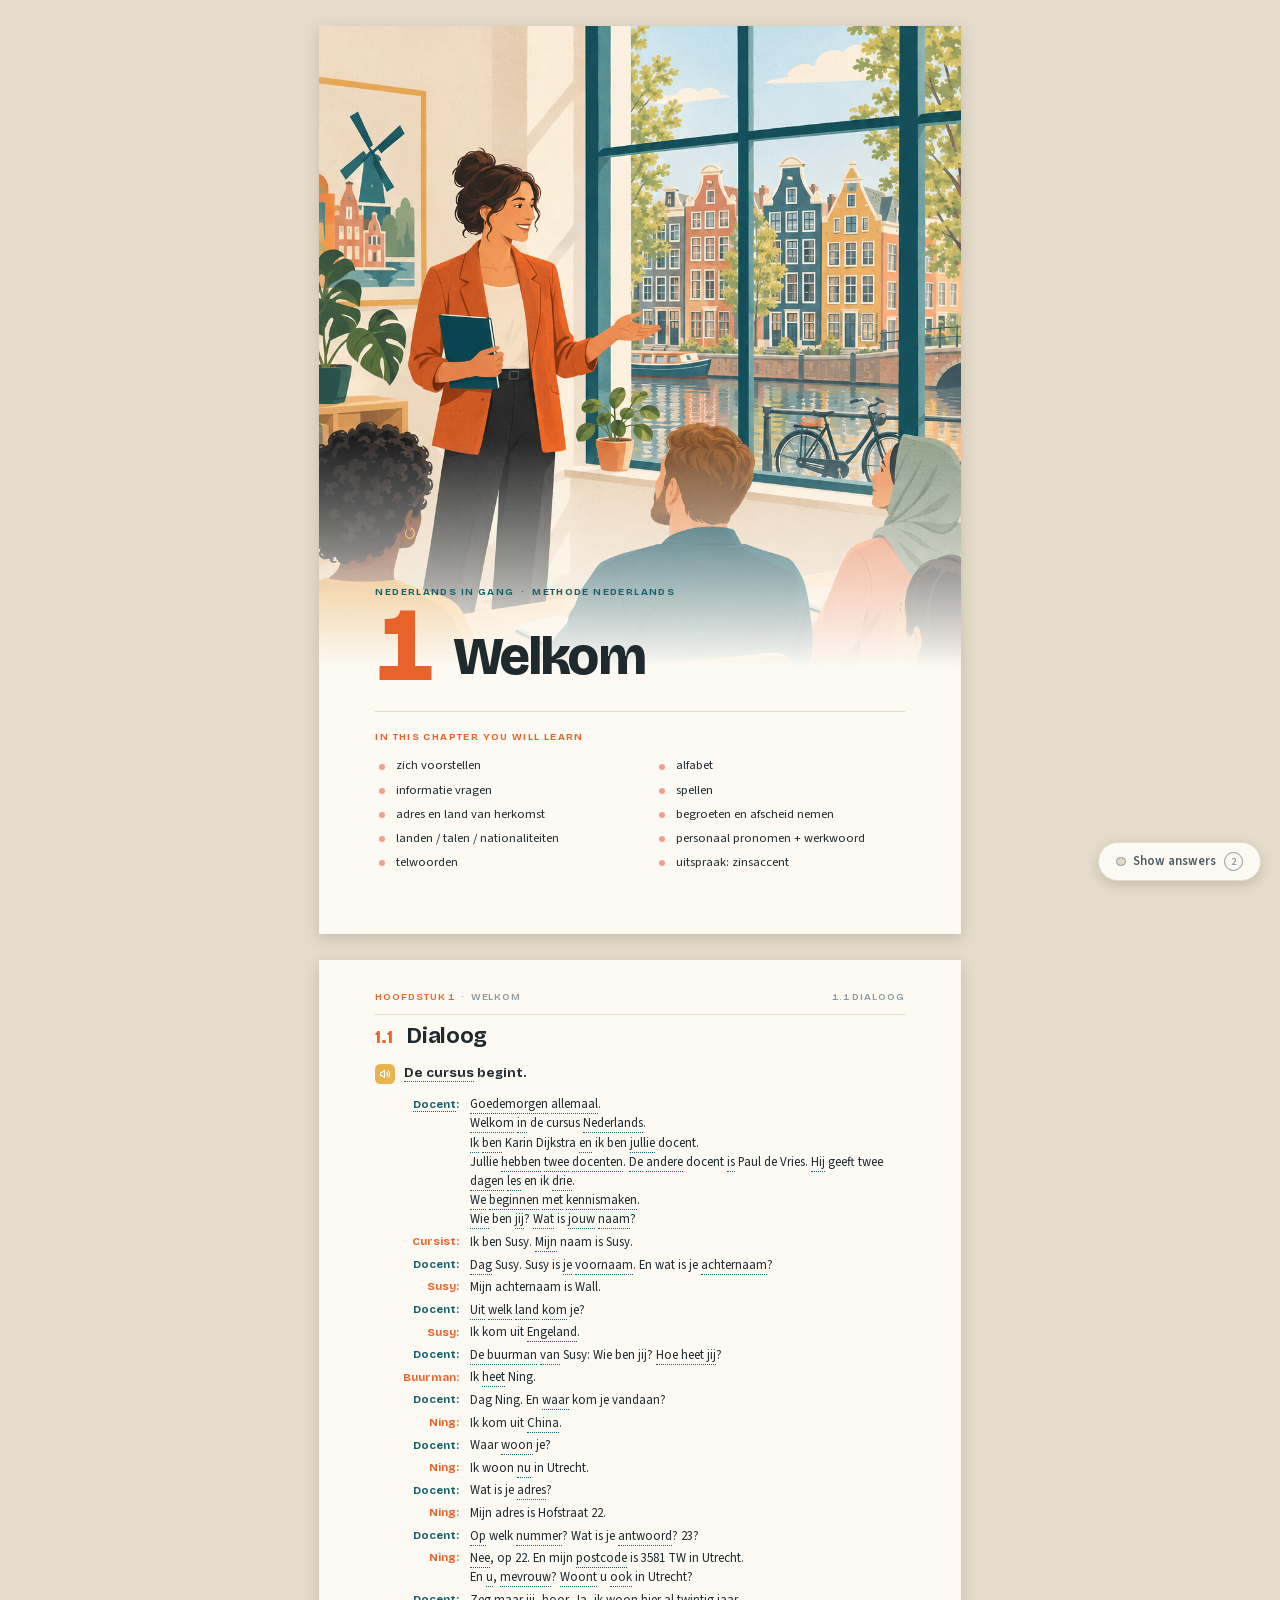
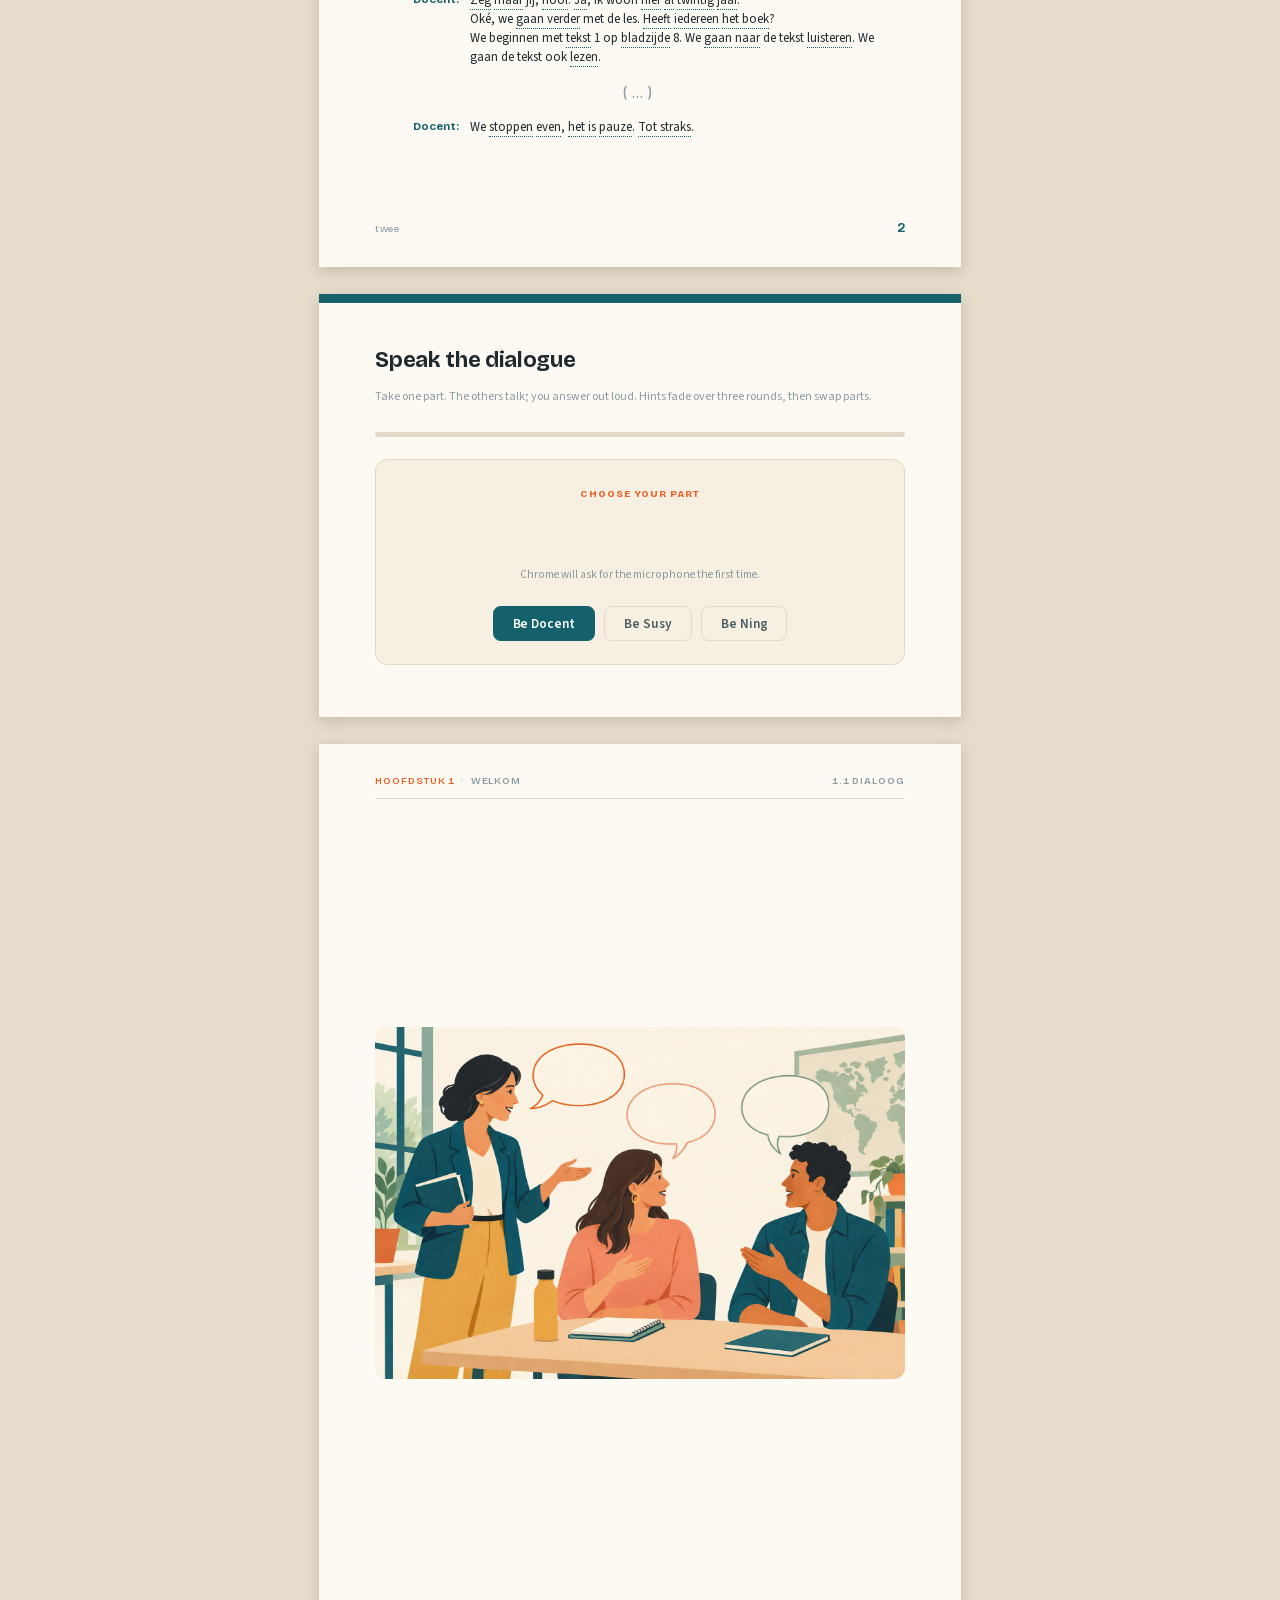
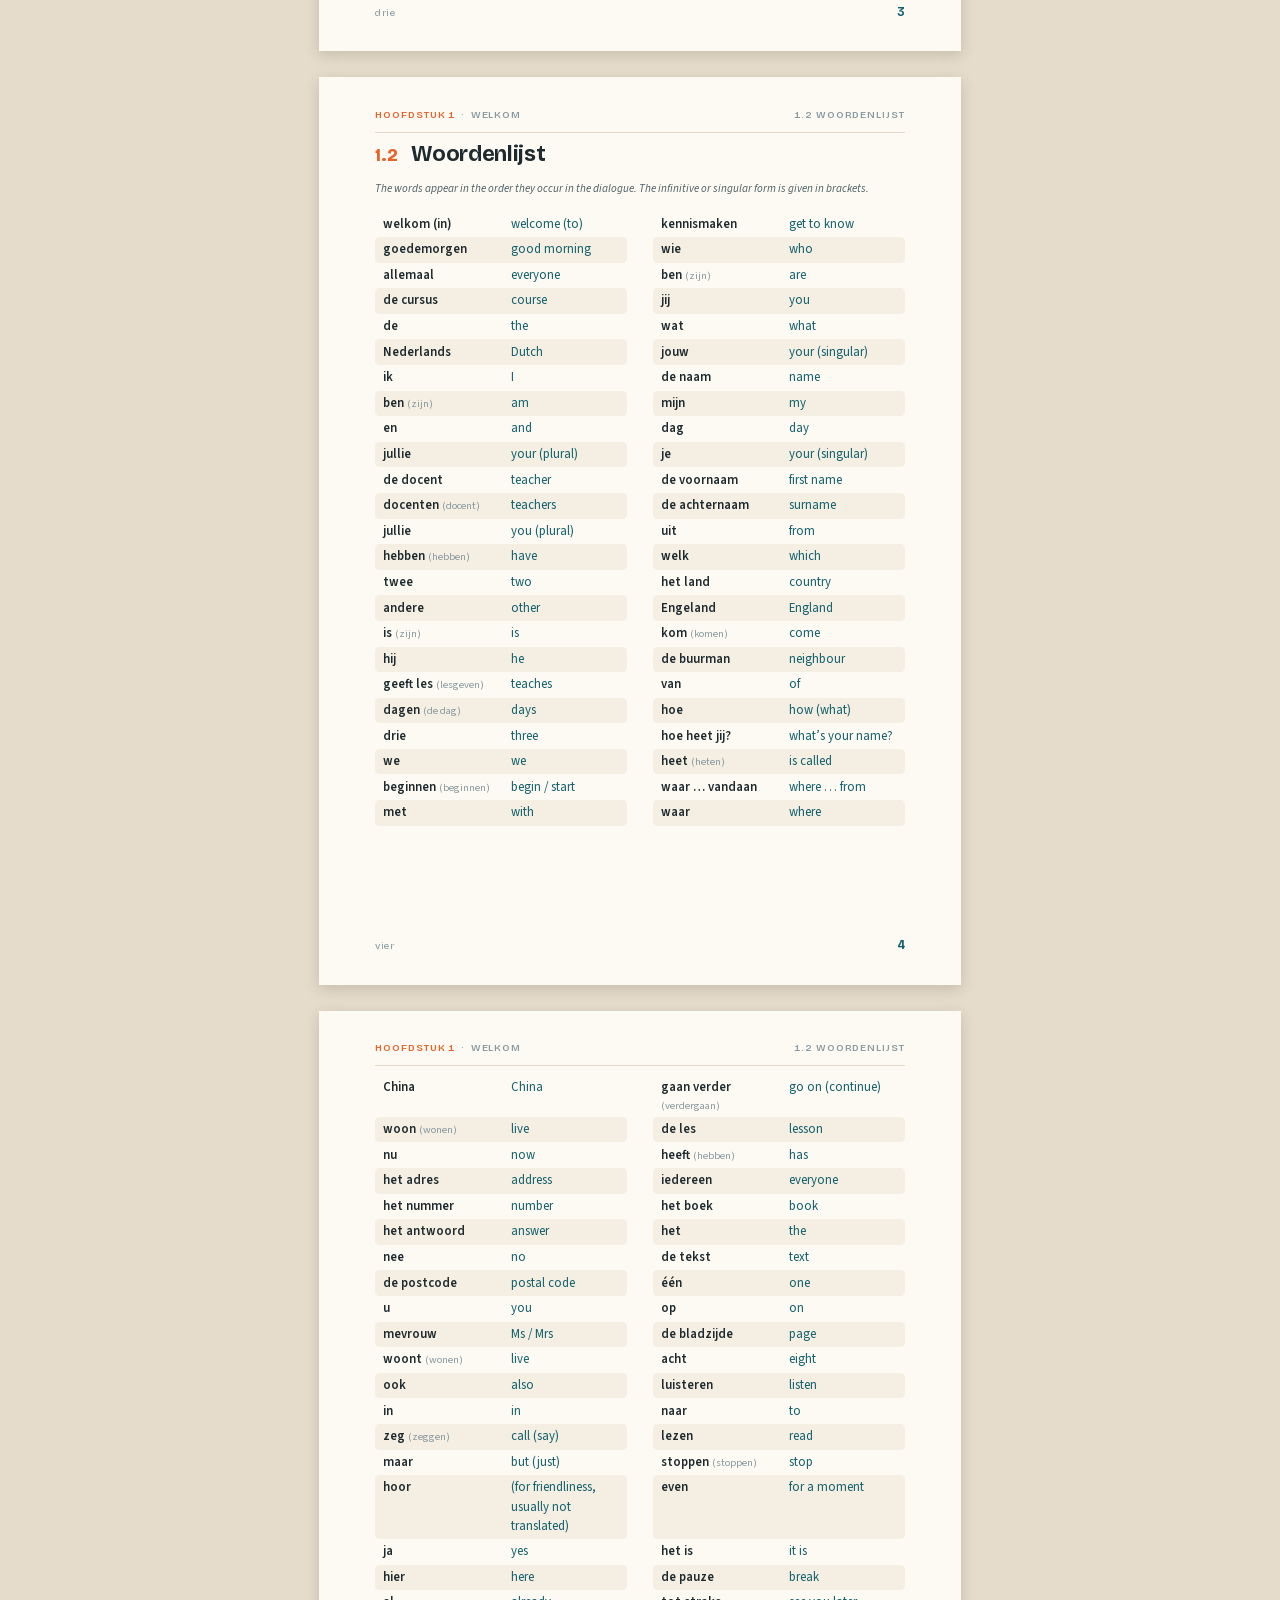
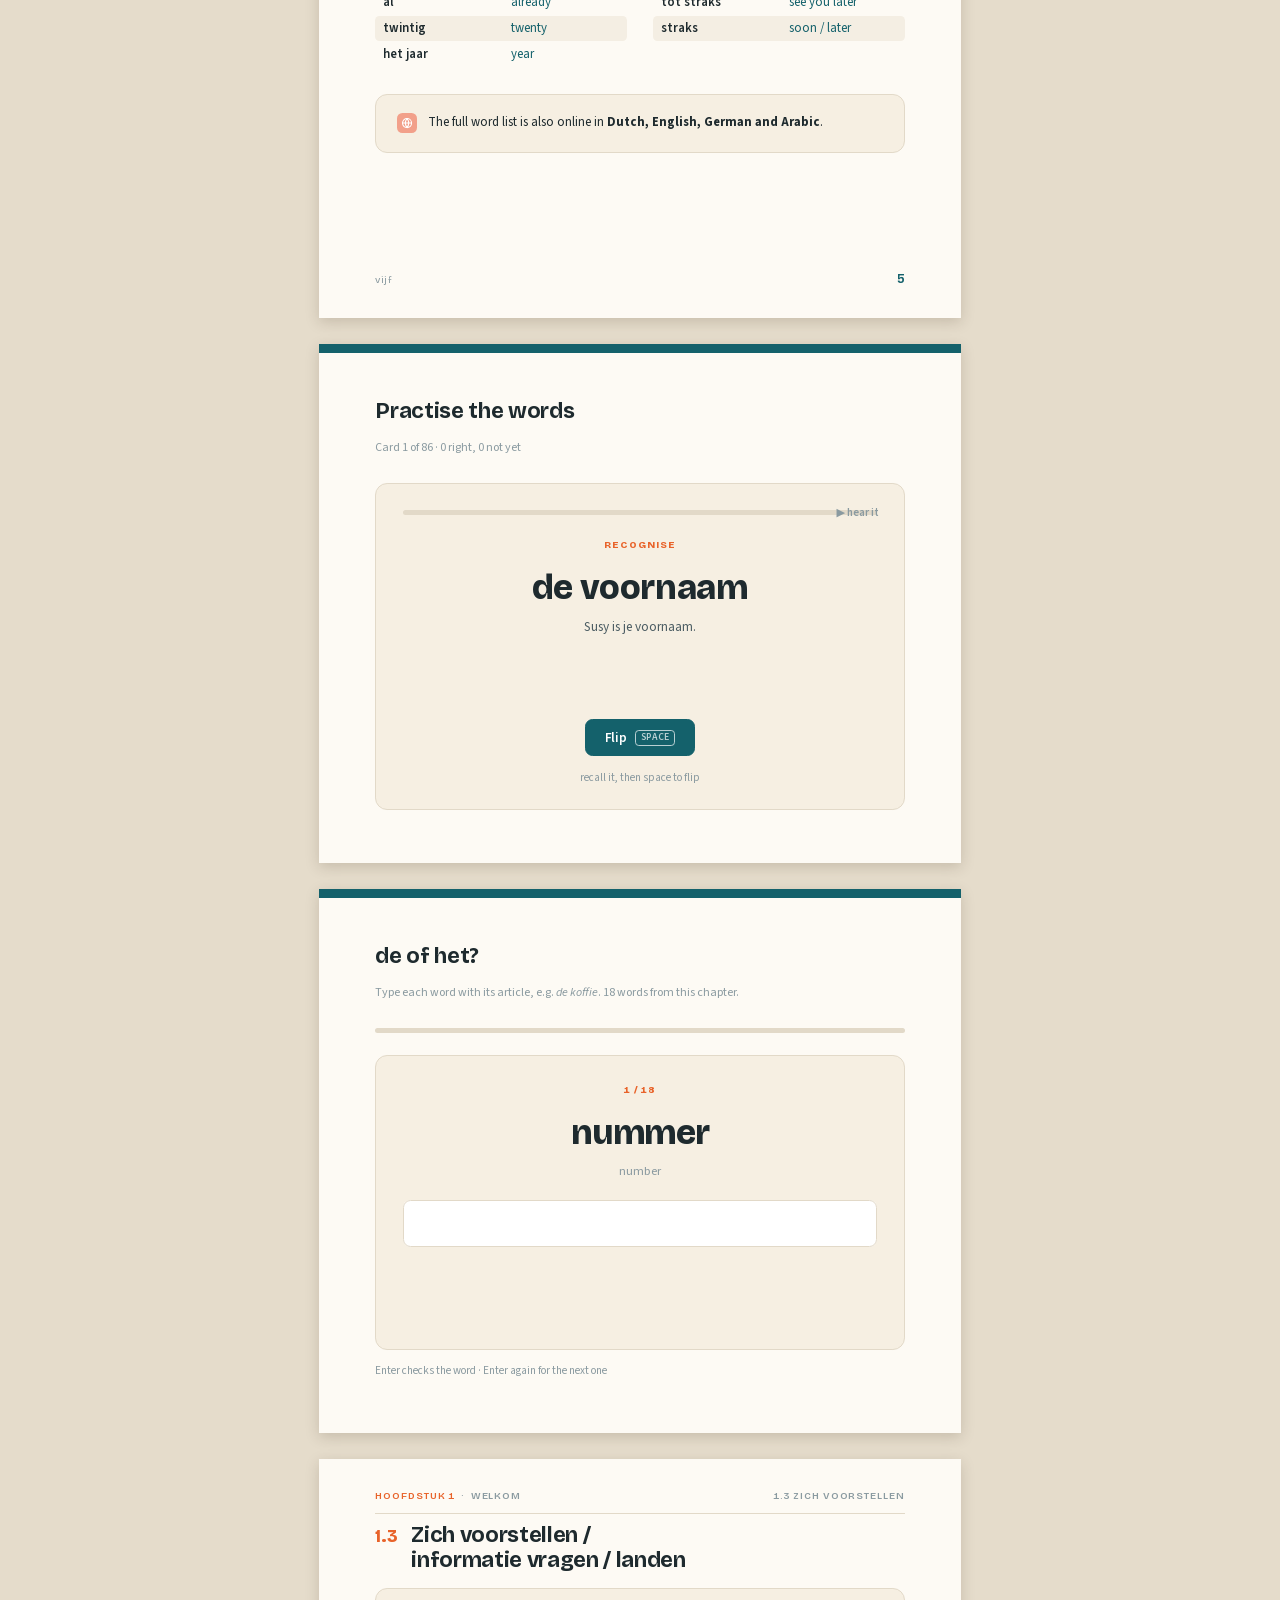
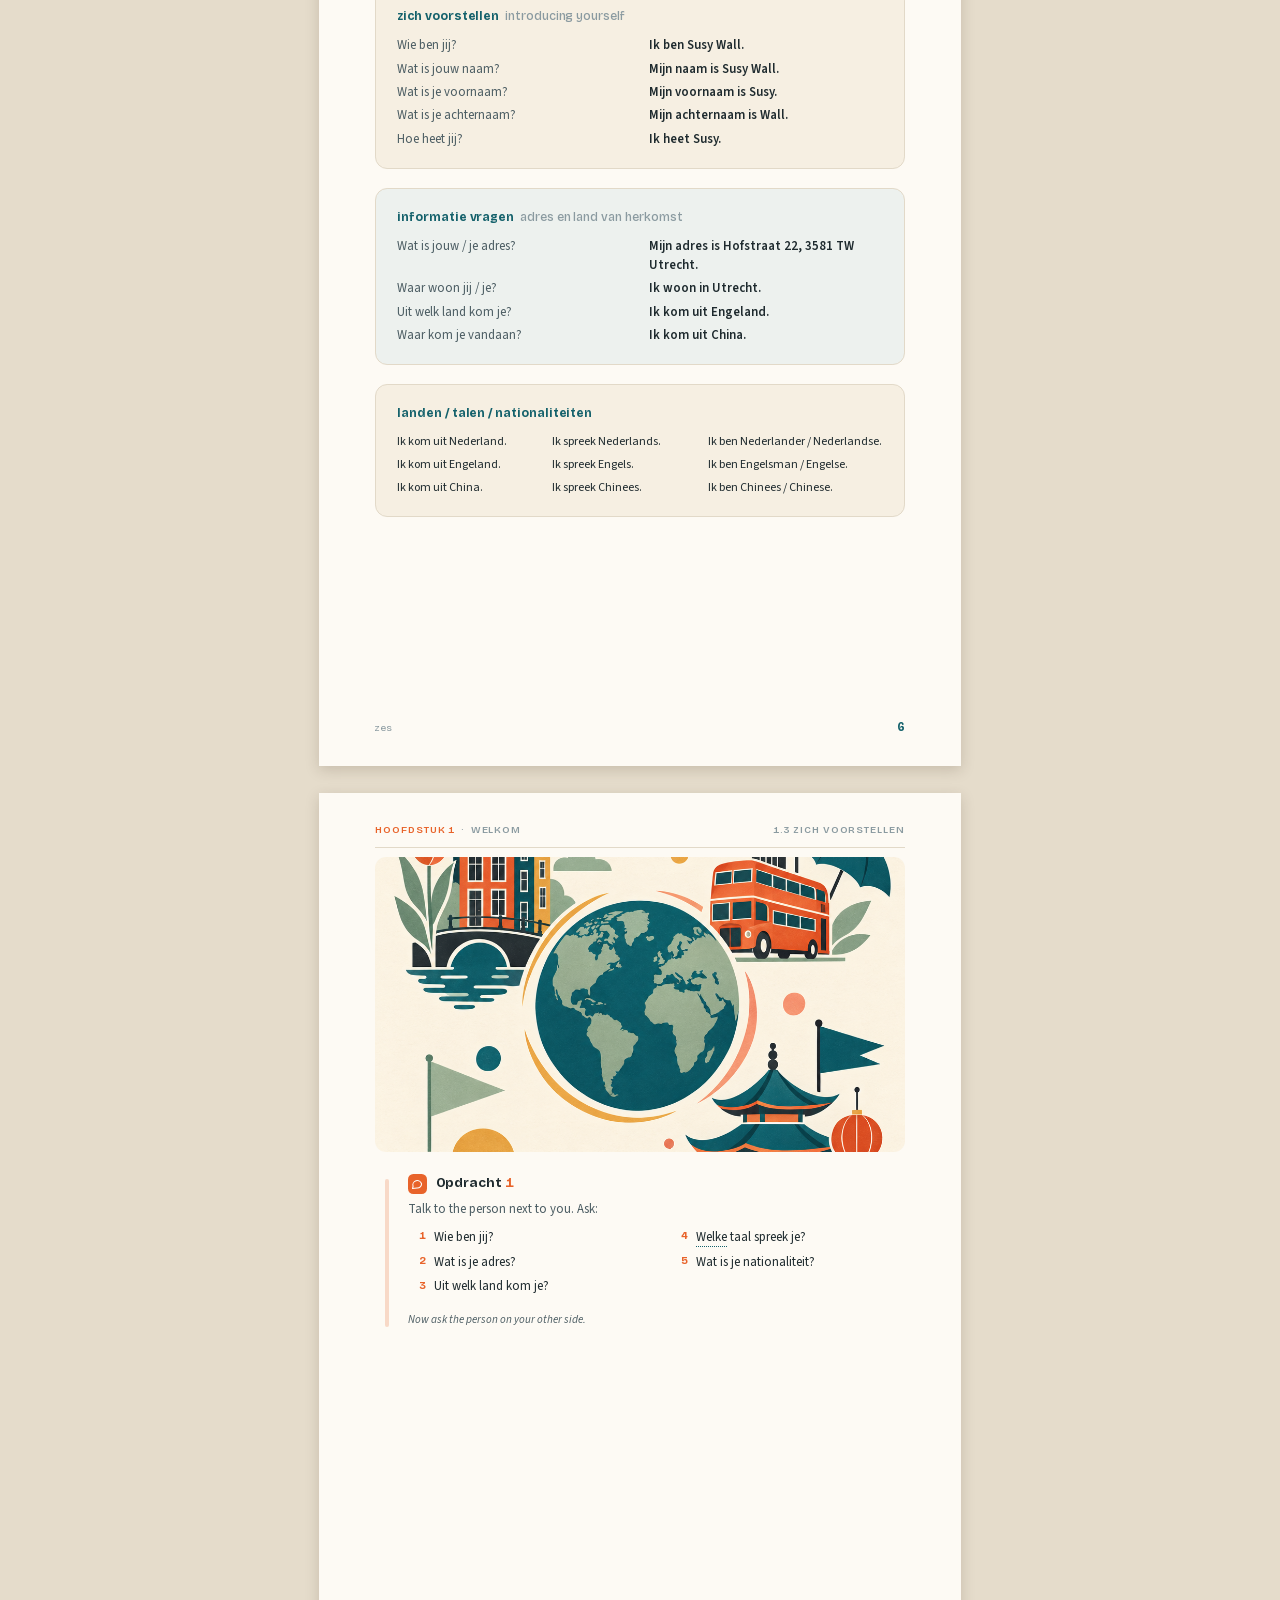
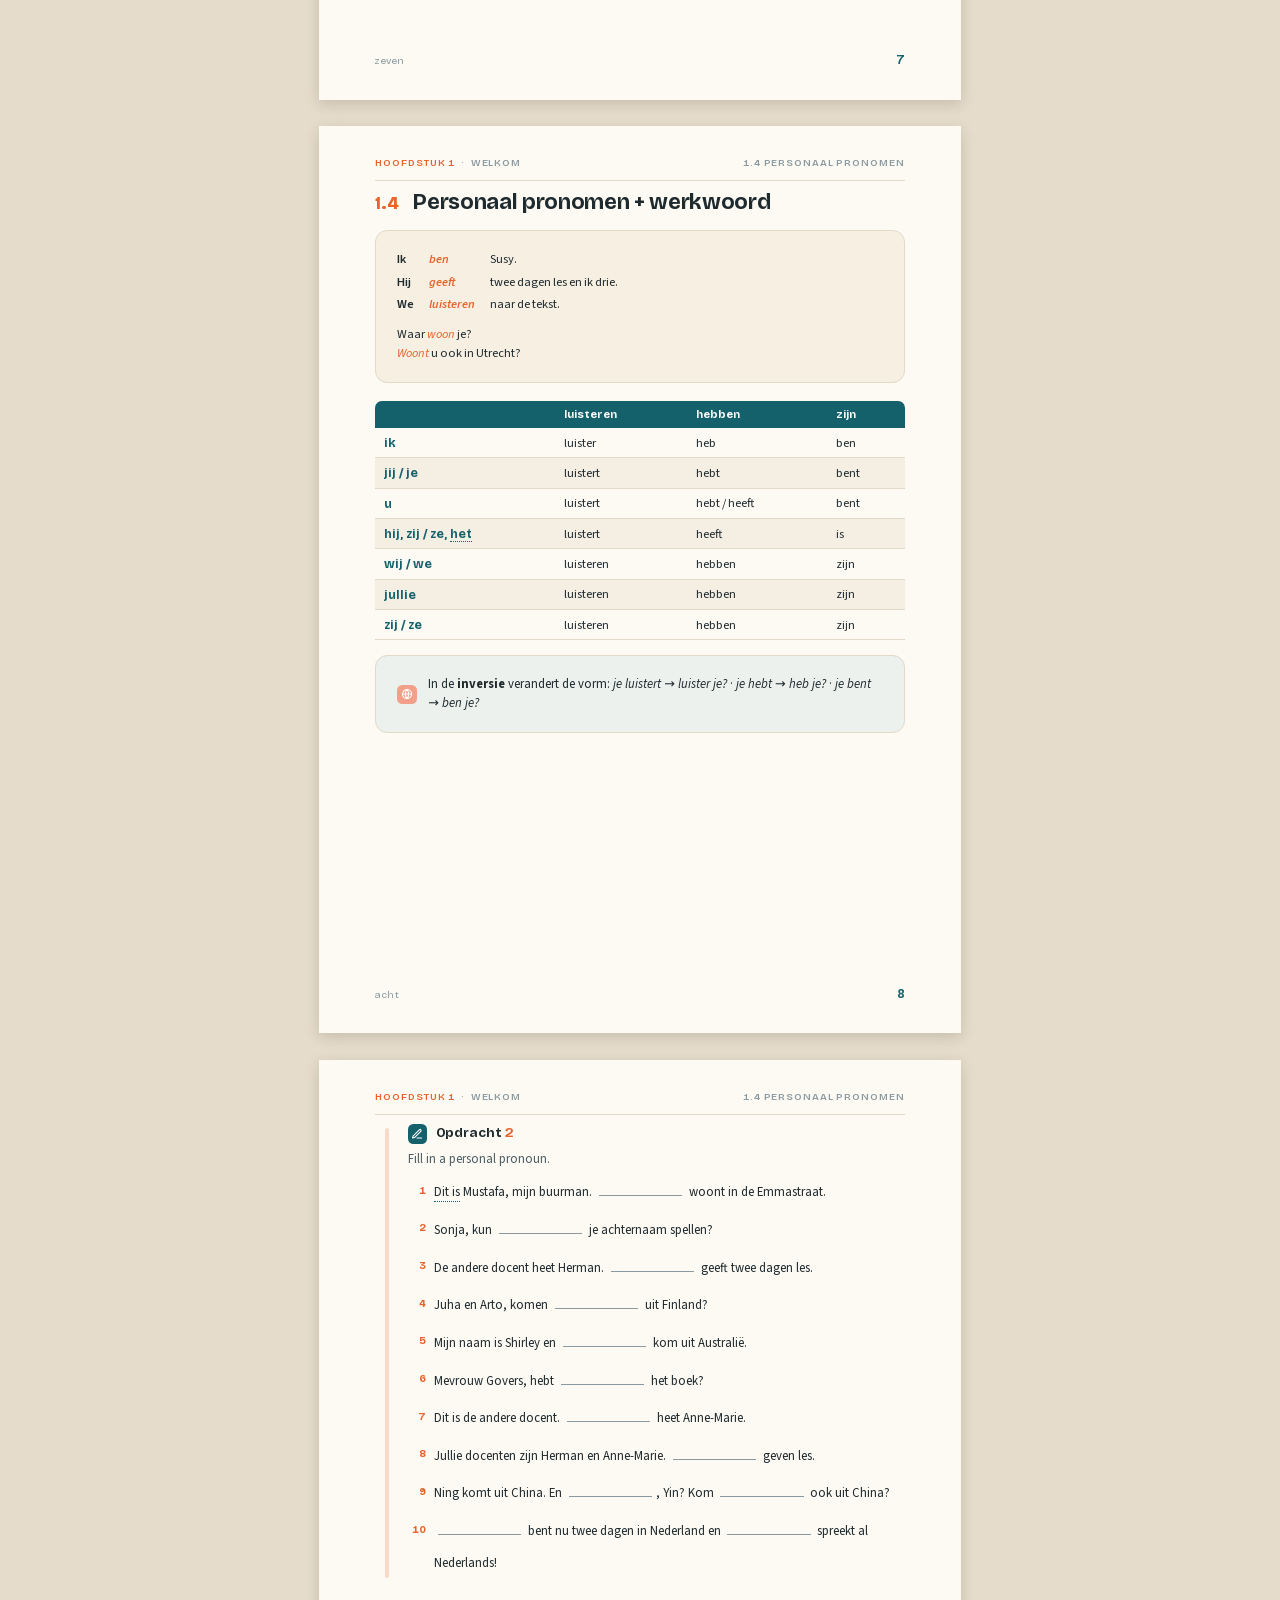
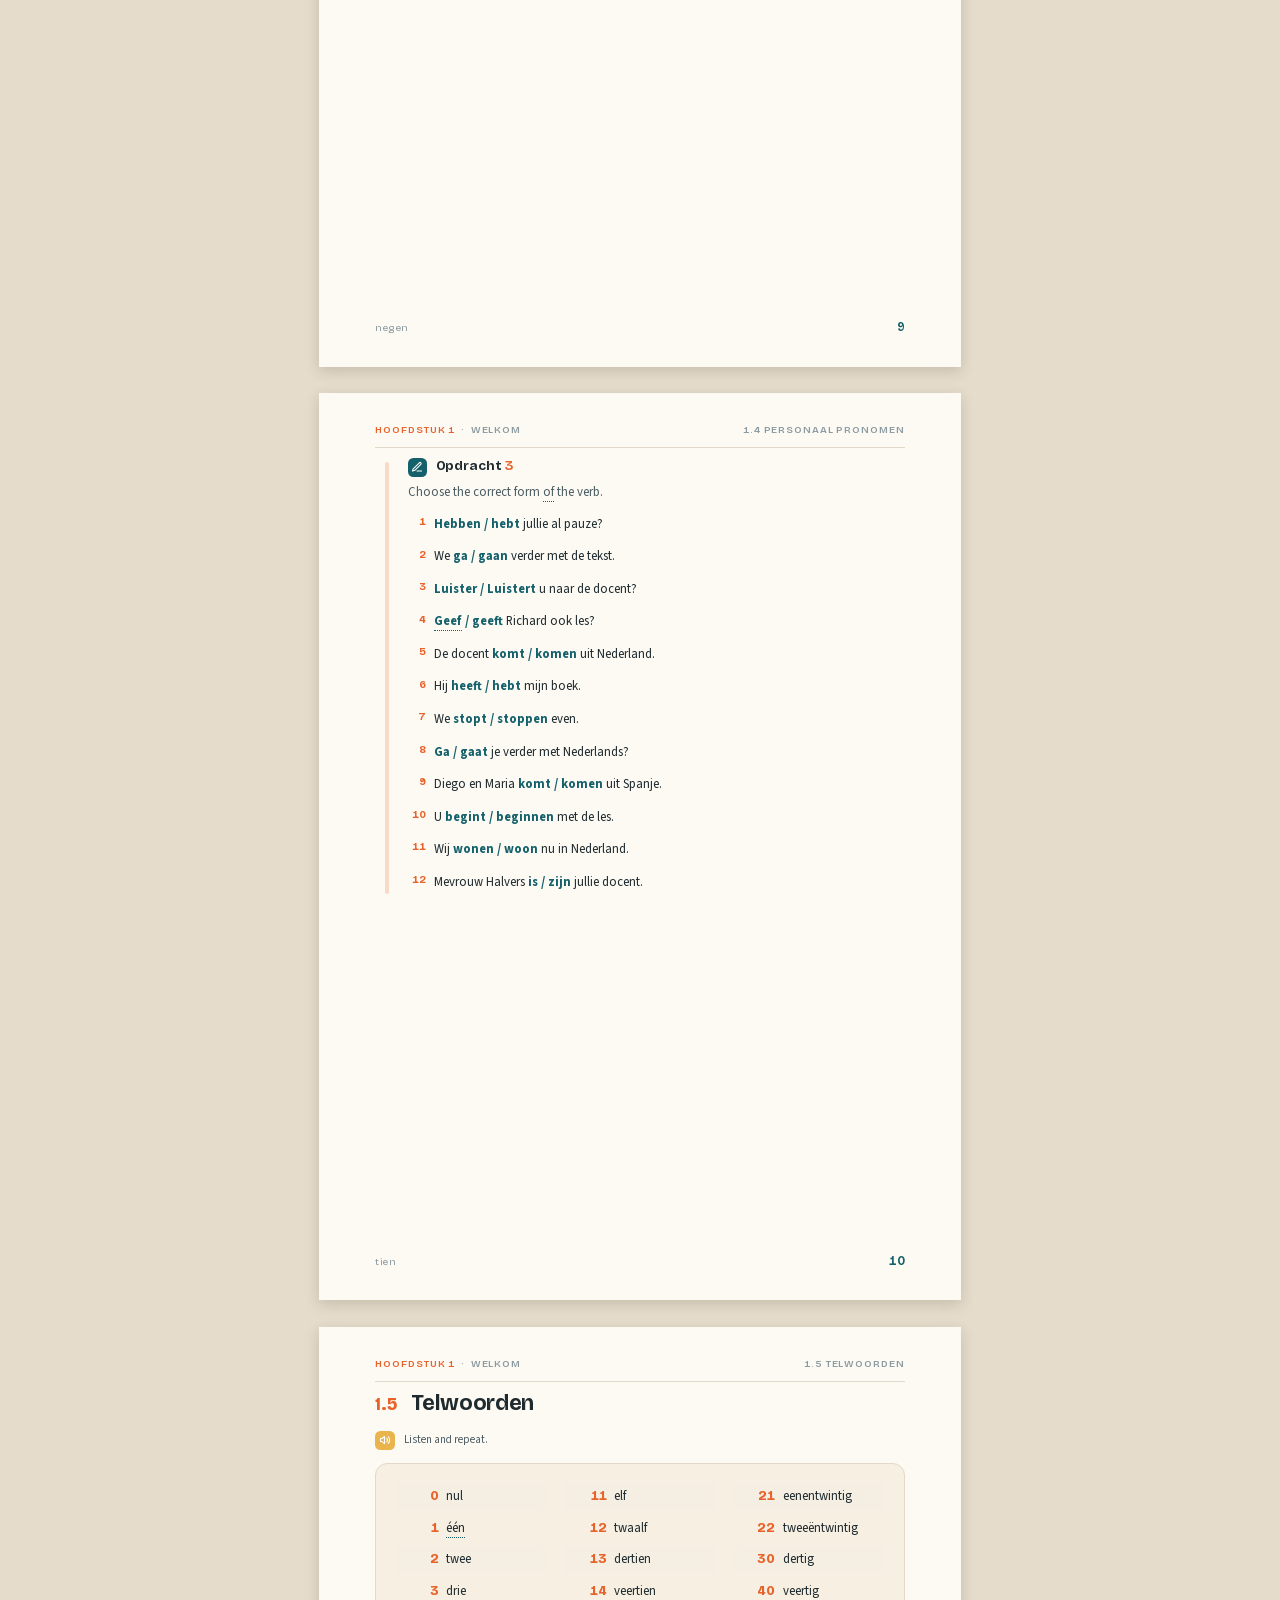
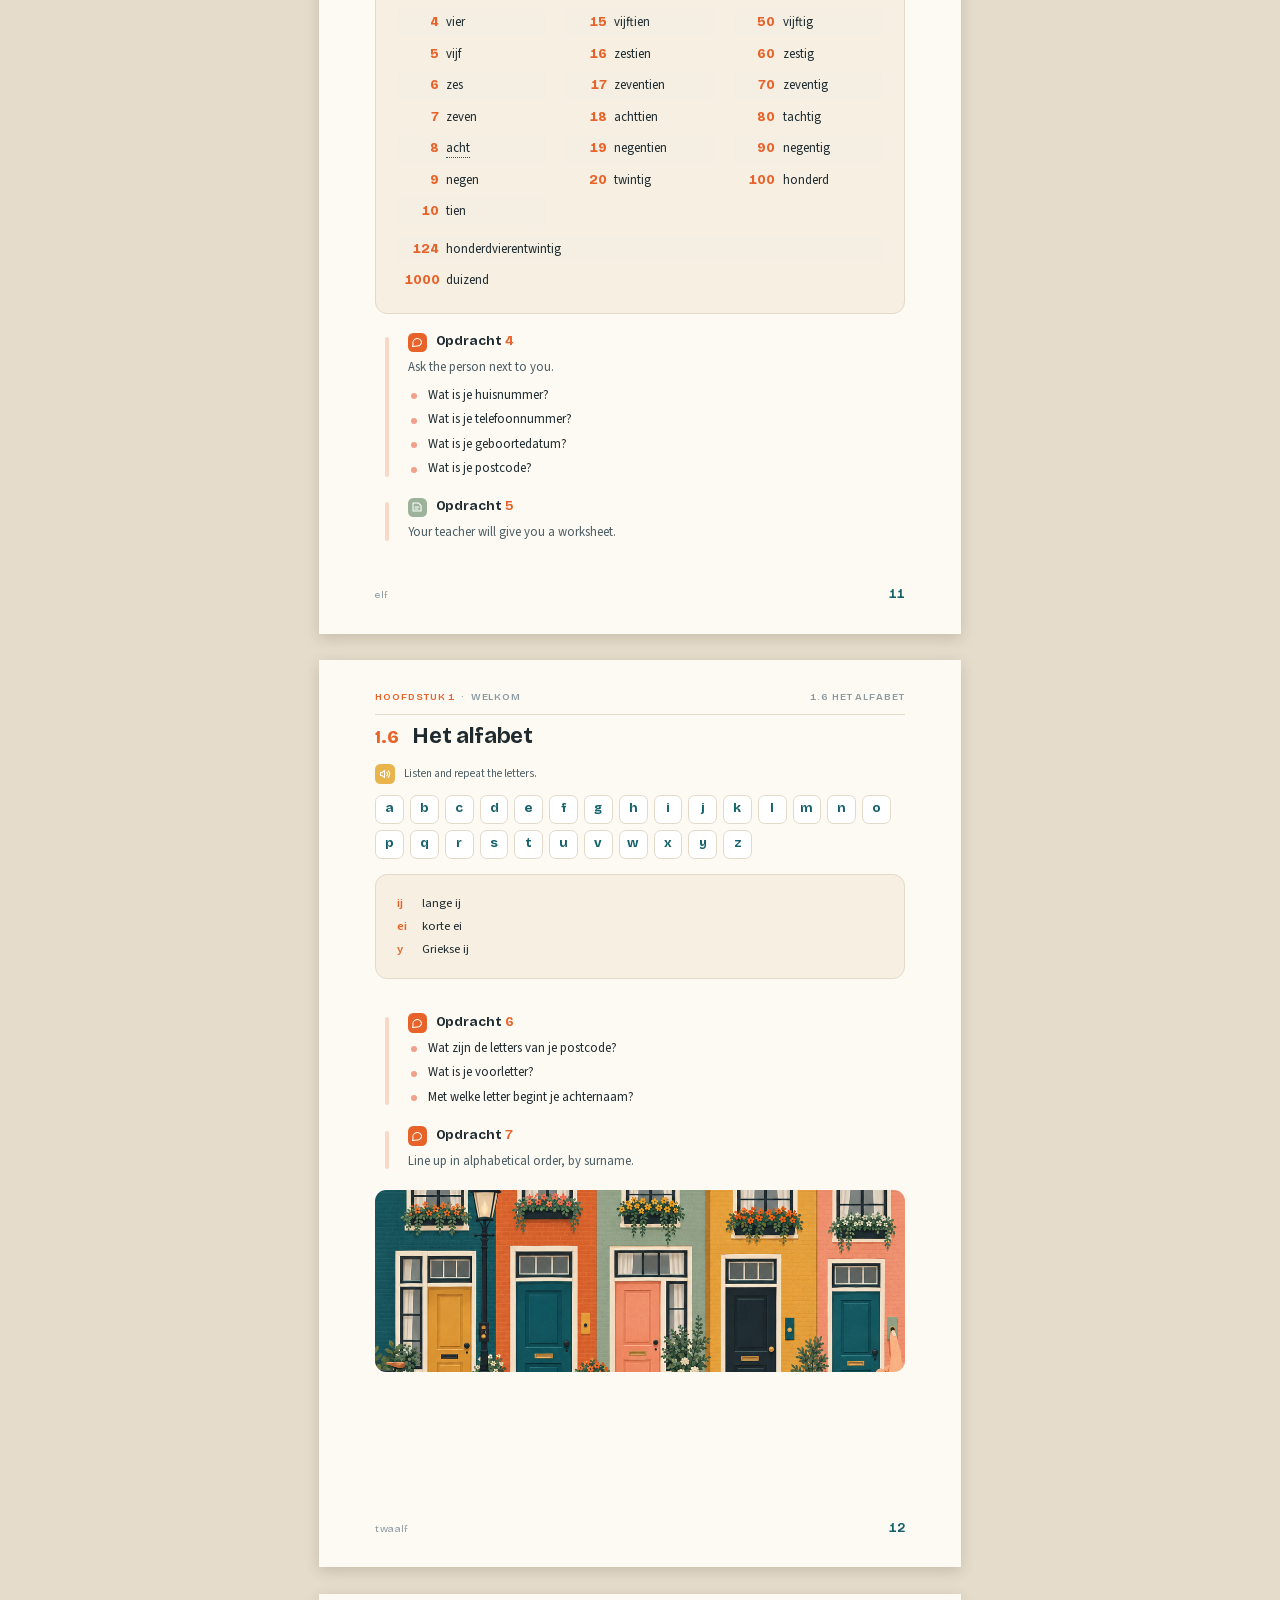
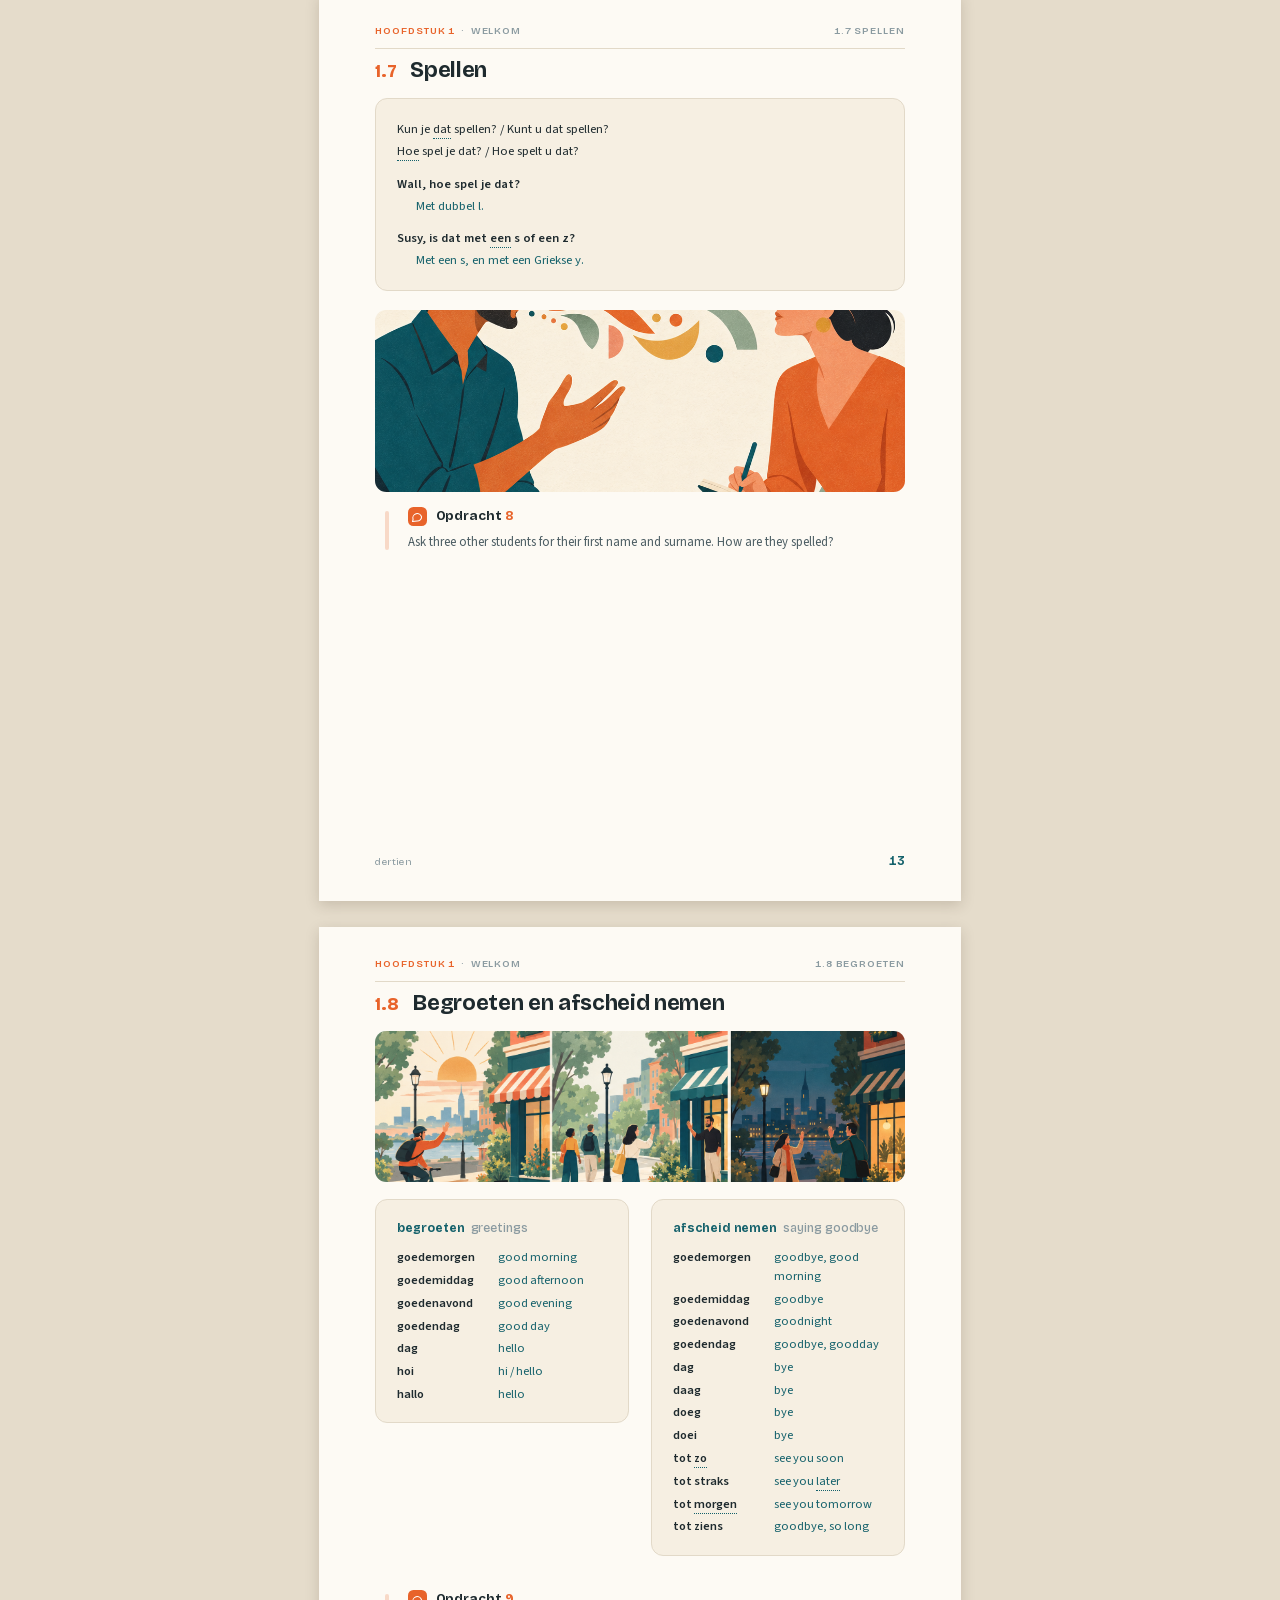
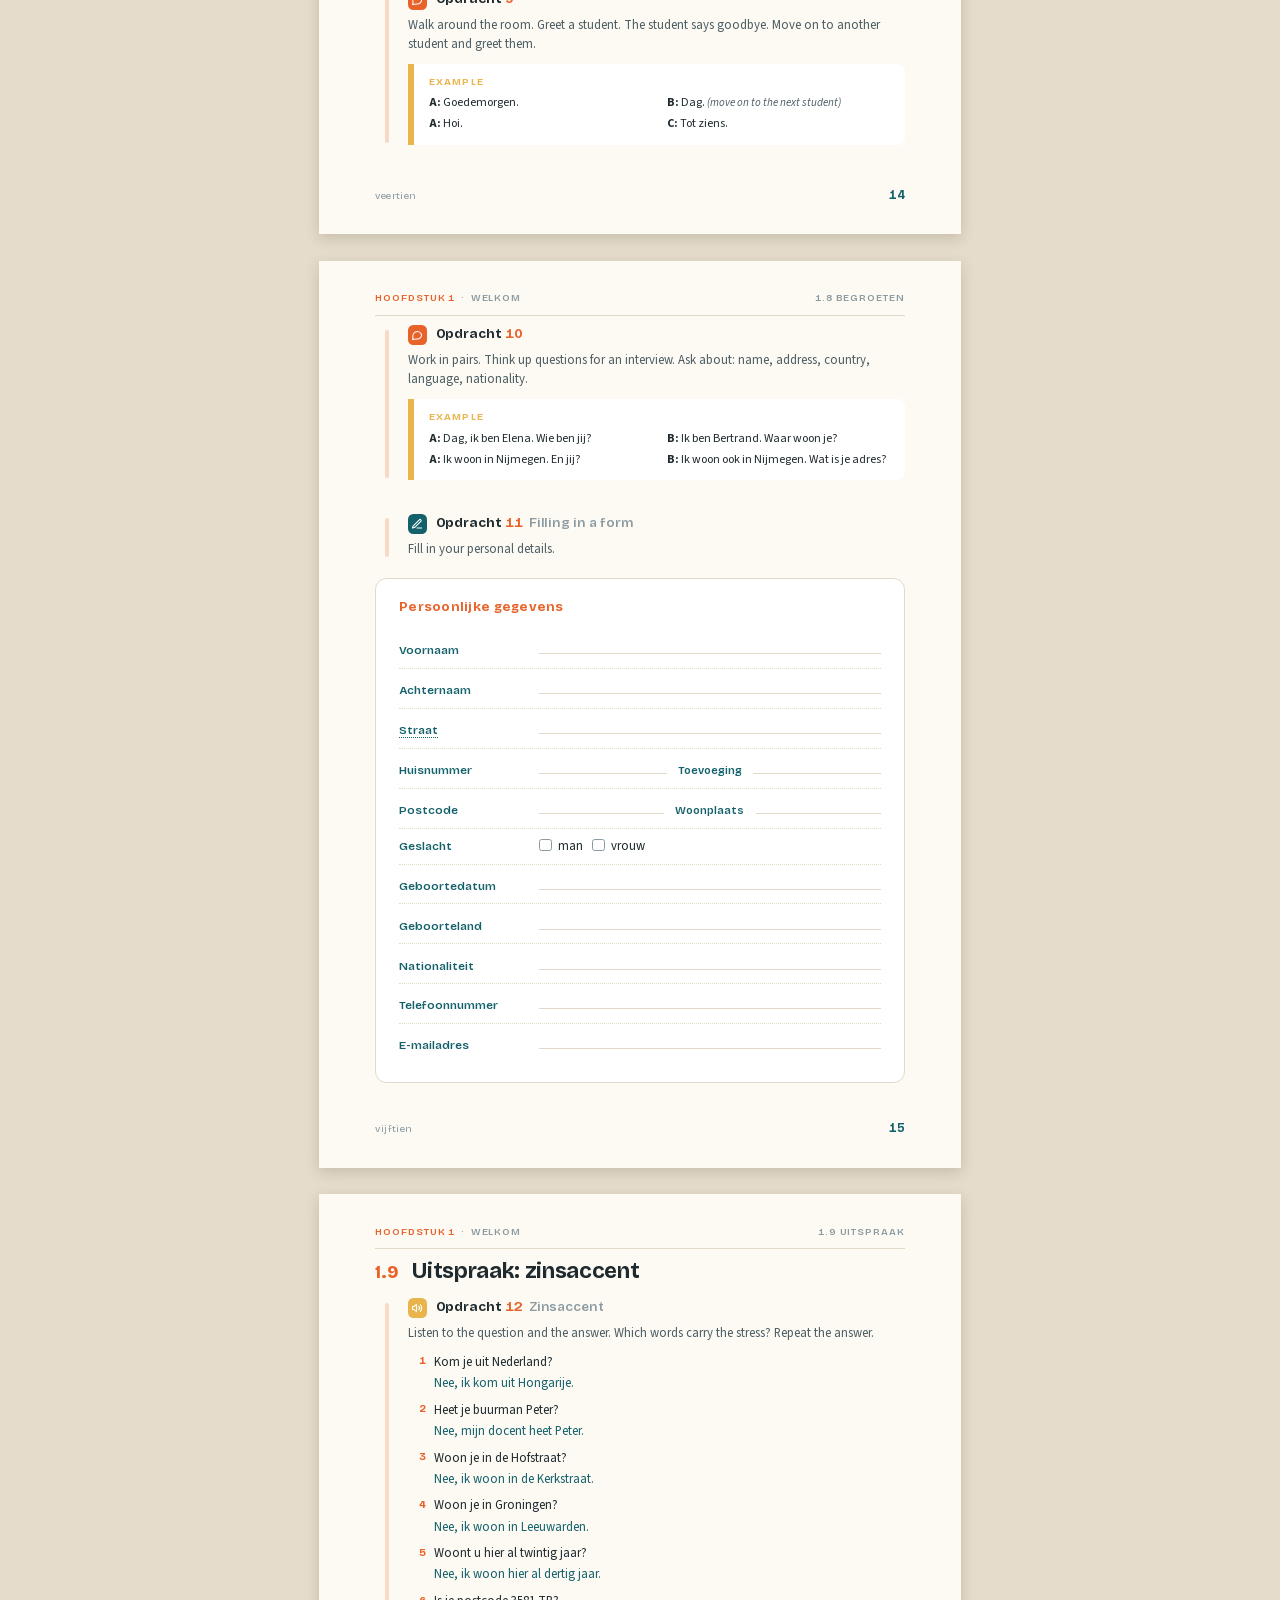
==== commit 5f344941: "Share the speak-the-dialogue drill and turn it on for chapters 1, 2 and 4 The drill moves from ch4's" ====
--- a/book/ch01-welcome/index.html
+++ b/book/ch01-welcome/index.html
@@ -203,4 +203,4 @@
     show(g);
   });
 })();
-</script><script type="application/json" id="nl-deck-data">[{"id":"nl1-word-welkom-in","kind":"word","front":"welkom (in)","back":"welcome (to)","dutch":"welkom","chapter":1,"sentence":"Welkom in de cursus Nederlands.","cloze":"______ in de cursus Nederlands.","blank":"Welkom","audio_s":"audio/cards/s-6d1e8ce6cb.mp3","meaning":"Welcome to the Dutch course."},{"id":"nl1-word-goedemorgen","kind":"word","front":"goedemorgen","back":"good morning","dutch":"goedemorgen","chapter":1,"sentence":null,"cloze":null,"blank":null,"audio_s":null,"meaning":null},{"id":"nl1-word-allemaal","kind":"word","front":"allemaal","back":"everyone","dutch":"allemaal","chapter":1,"sentence":null,"cloze":null,"blank":null,"audio_s":null,"meaning":null},{"id":"nl1-word-de-cursus","kind":"word","front":"de cursus","back":"course","dutch":"de cursus","chapter":1,"sentence":"Welkom in de cursus Nederlands.","cloze":"Welkom in ______ Nederlands.","blank":"de cursus","audio_s":"audio/cards/s-6d1e8ce6cb.mp3","meaning":"Welcome to the Dutch course."},{"id":"nl1-word-de","kind":"word","front":"de","back":"the","dutch":"de","chapter":1,"sentence":"Welkom in de cursus Nederlands.","cloze":"Welkom in ______ cursus Nederlands.","blank":"de","audio_s":"audio/cards/s-6d1e8ce6cb.mp3","meaning":"Welcome to the Dutch course."},{"id":"nl1-word-nederlands","kind":"word","front":"Nederlands","back":"Dutch","dutch":"Nederlands","chapter":1,"sentence":"Welkom in de cursus Nederlands.","cloze":"Welkom in de cursus ______.","blank":"Nederlands","audio_s":"audio/cards/s-6d1e8ce6cb.mp3","meaning":"Welcome to the Dutch course."},{"id":"nl1-word-ik","kind":"word","front":"ik","back":"I","dutch":"ik","chapter":1,"sentence":"Ik ben Karin Dijkstra en ik ben jullie docent.","cloze":"______ ben Karin Dijkstra en ik ben jullie docent.","blank":"Ik","audio_s":"audio/cards/s-71e27e09f6.mp3","meaning":"I am Karin Dijkstra and I am your teacher."},{"id":"nl1-word-ben-zijn","kind":"word","front":"ben (zijn)","back":"am / are","dutch":"ben","chapter":1,"sentence":"Ik ben Karin Dijkstra en ik ben jullie docent.","cloze":"Ik ______ Karin Dijkstra en ik ben jullie docent.","blank":"ben","audio_s":"audio/cards/s-71e27e09f6.mp3","meaning":"I am Karin Dijkstra and I am your teacher."},{"id":"nl1-word-en","kind":"word","front":"en","back":"and","dutch":"en","chapter":1,"sentence":"Ik ben Karin Dijkstra en ik ben jullie docent.","cloze":"Ik ben Karin Dijkstra ______ ik ben jullie docent.","blank":"en","audio_s":"audio/cards/s-71e27e09f6.mp3","meaning":"I am Karin Dijkstra and I am your teacher."},{"id":"nl1-word-jullie","kind":"word","front":"jullie","back":"your (plural) / you (plural)","dutch":"jullie","chapter":1,"sentence":"Ik ben Karin Dijkstra en ik ben jullie docent.","cloze":"Ik ben Karin Dijkstra en ik ben ______ docent.","blank":"jullie","audio_s":"audio/cards/s-71e27e09f6.mp3","meaning":"I am Karin Dijkstra and I am your teacher."},{"id":"nl1-word-de-docent","kind":"word","front":"de docent","back":"teacher","dutch":"de docent","chapter":1,"sentence":"Ik ben Karin Dijkstra en ik ben jullie docent.","cloze":"Ik ben Karin Dijkstra en ik ben jullie ______.","blank":"docent","audio_s":"audio/cards/s-71e27e09f6.mp3","meaning":"I am Karin Dijkstra and I am your teacher."},{"id":"nl1-word-docenten-docent","kind":"word","front":"docenten (docent)","back":"teachers","dutch":"docenten","chapter":1,"sentence":"Jullie hebben twee docenten.","cloze":"Jullie hebben twee ______.","blank":"docenten","audio_s":"audio/cards/s-48d3dd9f76.mp3","meaning":"You have two teachers."},{"id":"nl1-word-hebben-hebben","kind":"word","front":"hebben (hebben)","back":"have","dutch":"hebben","chapter":1,"sentence":"Jullie hebben twee docenten.","cloze":"Jullie ______ twee docenten.","blank":"hebben","audio_s":"audio/cards/s-48d3dd9f76.mp3","meaning":"You have two teachers."},{"id":"nl1-word-twee","kind":"word","front":"twee","back":"two","dutch":"twee","chapter":1,"sentence":"Jullie hebben twee docenten.","cloze":"Jullie hebben ______ docenten.","blank":"twee","audio_s":"audio/cards/s-48d3dd9f76.mp3","meaning":"You have two teachers."},{"id":"nl1-word-andere","kind":"word","front":"andere","back":"other","dutch":"andere","chapter":1,"sentence":"De andere docent is Paul de Vries.","cloze":"De ______ docent is Paul de Vries.","blank":"andere","audio_s":"audio/cards/s-291646de0e.mp3","meaning":"The other teacher is Paul de Vries."},{"id":"nl1-word-is-zijn","kind":"word","front":"is (zijn)","back":"is","dutch":"is","chapter":1,"sentence":"De andere docent is Paul de Vries.","cloze":"De andere docent ______ Paul de Vries.","blank":"is","audio_s":"audio/cards/s-291646de0e.mp3","meaning":"The other teacher is Paul de Vries."},{"id":"nl1-word-hij","kind":"word","front":"hij","back":"he","dutch":"hij","chapter":1,"sentence":"Hij geeft twee dagen les en ik drie.","cloze":"______ geeft twee dagen les en ik drie.","blank":"Hij","audio_s":"audio/cards/s-965f32a7e6.mp3","meaning":"He teaches two days and I teach three."},{"id":"nl1-word-geeft-les-lesgeven","kind":"word","front":"geeft les (lesgeven)","back":"teaches","dutch":"geeft les","chapter":1,"sentence":null,"cloze":null,"blank":null,"audio_s":null,"meaning":null},{"id":"nl1-word-dagen-de-dag","kind":"word","front":"dagen (de dag)","back":"days","dutch":"dagen","chapter":1,"sentence":"Hij geeft twee dagen les en ik drie.","cloze":"Hij geeft twee ______ les en ik drie.","blank":"dagen","audio_s":"audio/cards/s-965f32a7e6.mp3","meaning":"He teaches two days and I teach three."},{"id":"nl1-word-drie","kind":"word","front":"drie","back":"three","dutch":"drie","chapter":1,"sentence":"Hij geeft twee dagen les en ik drie.","cloze":"Hij geeft twee dagen les en ik ______.","blank":"drie","audio_s":"audio/cards/s-965f32a7e6.mp3","meaning":"He teaches two days and I teach three."},{"id":"nl1-word-we","kind":"word","front":"we","back":"we","dutch":"we","chapter":1,"sentence":"We beginnen met kennismaken.","cloze":"______ beginnen met kennismaken.","blank":"We","audio_s":"audio/cards/s-69e1e2a97d.mp3","meaning":"We are starting by getting to know each other."},{"id":"nl1-word-beginnen-beginnen","kind":"word","front":"beginnen (beginnen)","back":"begin / start","dutch":"beginnen","chapter":1,"sentence":"We beginnen met kennismaken.","cloze":"We ______ met kennismaken.","blank":"beginnen","audio_s":"audio/cards/s-69e1e2a97d.mp3","meaning":"We are starting by getting to know each other."},{"id":"nl1-word-met","kind":"word","front":"met","back":"with","dutch":"met","chapter":1,"sentence":"We beginnen met kennismaken.","cloze":"We beginnen ______ kennismaken.","blank":"met","audio_s":"audio/cards/s-69e1e2a97d.mp3","meaning":"We are starting by getting to know each other."},{"id":"nl1-word-kennismaken","kind":"word","front":"kennismaken","back":"get to know","dutch":"kennismaken","chapter":1,"sentence":"We beginnen met kennismaken.","cloze":"We beginnen met ______.","blank":"kennismaken","audio_s":"audio/cards/s-69e1e2a97d.mp3","meaning":"We are starting by getting to know each other."},{"id":"nl1-word-wie","kind":"word","front":"wie","back":"who","dutch":"wie","chapter":1,"sentence":"Wie ben jij?","cloze":"______ ben jij?","blank":"Wie","audio_s":"audio/cards/s-151d97ea9f.mp3","meaning":"Who are you?"},{"id":"nl1-word-jij","kind":"word","front":"jij","back":"you","dutch":"jij","chapter":1,"sentence":"Wie ben jij?","cloze":"Wie ben ______?","blank":"jij","audio_s":"audio/cards/s-151d97ea9f.mp3","meaning":"Who are you?"},{"id":"nl1-word-wat","kind":"word","front":"wat","back":"what","dutch":"wat","chapter":1,"sentence":"Wat is jouw naam?","cloze":"______ is jouw naam?","blank":"Wat","audio_s":"audio/cards/s-c0bb9fc136.mp3","meaning":"What is your name?"},{"id":"nl1-word-jouw","kind":"word","front":"jouw","back":"your (singular)","dutch":"jouw","chapter":1,"sentence":"Wat is jouw naam?","cloze":"Wat is ______ naam?","blank":"jouw","audio_s":"audio/cards/s-c0bb9fc136.mp3","meaning":"What is your name?"},{"id":"nl1-word-de-naam","kind":"word","front":"de naam","back":"name","dutch":"de naam","chapter":1,"sentence":"Wat is jouw naam?","cloze":"Wat is jouw ______?","blank":"naam","audio_s":"audio/cards/s-c0bb9fc136.mp3","meaning":"What is your name?"},{"id":"nl1-word-mijn","kind":"word","front":"mijn","back":"my","dutch":"mijn","chapter":1,"sentence":"Mijn naam is Susy.","cloze":"______ naam is Susy.","blank":"Mijn","audio_s":"audio/cards/s-19187bc3bc.mp3","meaning":"My name is Susy."},{"id":"nl1-word-dag","kind":"word","front":"dag","back":"day","dutch":"dag","chapter":1,"sentence":null,"cloze":null,"blank":null,"audio_s":null,"meaning":null},{"id":"nl1-word-je","kind":"word","front":"je","back":"your (singular)","dutch":"je","chapter":1,"sentence":"Susy is je voornaam.","cloze":"Susy is ______ voornaam.","blank":"je","audio_s":"audio/cards/s-e1d30826c6.mp3","meaning":"Susy is your first name."},{"id":"nl1-word-de-voornaam","kind":"word","front":"de voornaam","back":"first name","dutch":"de voornaam","chapter":1,"sentence":"Susy is je voornaam.","cloze":"Susy is je ______.","blank":"voornaam","audio_s":"audio/cards/s-e1d30826c6.mp3","meaning":"Susy is your first name."},{"id":"nl1-word-de-achternaam","kind":"word","front":"de achternaam","back":"surname","dutch":"de achternaam","chapter":1,"sentence":"En wat is je achternaam?","cloze":"En wat is je ______?","blank":"achternaam","audio_s":"audio/cards/s-49a491b3ea.mp3","meaning":"And what is your surname?"},{"id":"nl1-word-uit","kind":"word","front":"uit","back":"from","dutch":"uit","chapter":1,"sentence":"Uit welk land kom je?","cloze":"______ welk land kom je?","blank":"Uit","audio_s":"audio/cards/s-6a9f6b934f.mp3","meaning":"Which country do you come from?"},{"id":"nl1-word-welk","kind":"word","front":"welk","back":"which","dutch":"welk","chapter":1,"sentence":"Uit welk land kom je?","cloze":"Uit ______ land kom je?","blank":"welk","audio_s":"audio/cards/s-6a9f6b934f.mp3","meaning":"Which country do you come from?"},{"id":"nl1-word-het-land","kind":"word","front":"het land","back":"country","dutch":"het land","chapter":1,"sentence":"Uit welk land kom je?","cloze":"Uit welk ______ kom je?","blank":"land","audio_s":"audio/cards/s-6a9f6b934f.mp3","meaning":"Which country do you come from?"},{"id":"nl1-word-engeland","kind":"word","front":"Engeland","back":"England","dutch":"Engeland","chapter":1,"sentence":"Ik kom uit Engeland.","cloze":"Ik kom uit ______.","blank":"Engeland","audio_s":"audio/cards/s-c7dc4df44f.mp3","meaning":"I come from England."},{"id":"nl1-word-kom-komen","kind":"word","front":"kom (komen)","back":"come","dutch":"kom","chapter":1,"sentence":"Uit welk land kom je?","cloze":"Uit welk land ______ je?","blank":"kom","audio_s":"audio/cards/s-6a9f6b934f.mp3","meaning":"Which country do you come from?"},{"id":"nl1-word-de-buurman","kind":"word","front":"de buurman","back":"neighbour","dutch":"de buurman","chapter":1,"sentence":"De buurman van Susy: Wie ben jij?","cloze":"______ van Susy: Wie ben jij?","blank":"De buurman","audio_s":"audio/cards/s-e43c9b449f.mp3","meaning":"Susy's neighbour: Who are you?"},{"id":"nl1-word-van","kind":"word","front":"van","back":"of","dutch":"van","chapter":1,"sentence":"De buurman van Susy: Wie ben jij?","cloze":"De buurman ______ Susy: Wie ben jij?","blank":"van","audio_s":"audio/cards/s-e43c9b449f.mp3","meaning":"Susy's neighbour: Who are you?"},{"id":"nl1-word-hoe","kind":"word","front":"hoe","back":"how (what)","dutch":"hoe","chapter":1,"sentence":"Hoe heet jij?","cloze":"______ heet jij?","blank":"Hoe","audio_s":"audio/cards/s-0b461c29c2.mp3","meaning":"What is your name?"},{"id":"nl1-word-hoe-heet-jij","kind":"word","front":"hoe heet jij?","back":"what’s your name?","dutch":"hoe heet jij","chapter":1,"sentence":null,"cloze":null,"blank":null,"audio_s":null,"meaning":null},{"id":"nl1-word-heet-heten","kind":"word","front":"heet (heten)","back":"is called","dutch":"heet","chapter":1,"sentence":"Hoe heet jij?","cloze":"Hoe ______ jij?","blank":"heet","audio_s":"audio/cards/s-0b461c29c2.mp3","meaning":"What is your name?"},{"id":"nl1-word-waar","kind":"word","front":"waar","back":"where","dutch":"waar","chapter":1,"sentence":"En waar kom je vandaan?","cloze":"En ______ kom je vandaan?","blank":"waar","audio_s":"audio/cards/s-fa08360ed6.mp3","meaning":"And where are you from?"},{"id":"nl1-word-china","kind":"word","front":"China","back":"China","dutch":"China","chapter":1,"sentence":"Ik kom uit China.","cloze":"Ik kom uit ______.","blank":"China","audio_s":"audio/cards/s-bd1a05134f.mp3","meaning":"I come from China."},{"id":"nl1-word-woon-wonen","kind":"word","front":"woon (wonen)","back":"live","dutch":"woon","chapter":1,"sentence":"Waar woon je?","cloze":"Waar ______ je?","blank":"woon","audio_s":"audio/cards/s-1ac5d5a6a2.mp3","meaning":"Where do you live?"},{"id":"nl1-word-nu","kind":"word","front":"nu","back":"now","dutch":"nu","chapter":1,"sentence":"Ik woon nu in Utrecht.","cloze":"Ik woon ______ in Utrecht.","blank":"nu","audio_s":"audio/cards/s-fd86a0984d.mp3","meaning":"I live in Utrecht now."},{"id":"nl1-word-het-adres","kind":"word","front":"het adres","back":"address","dutch":"het adres","chapter":1,"sentence":"Wat is je adres?","cloze":"Wat is je ______?","blank":"adres","audio_s":"audio/cards/s-65aa381995.mp3","meaning":"What is your address?"},{"id":"nl1-word-het-nummer","kind":"word","front":"het nummer","back":"number","dutch":"het nummer","chapter":1,"sentence":"Op welk nummer?","cloze":"Op welk ______?","blank":"nummer","audio_s":"audio/cards/s-d4dcf6d3f2.mp3","meaning":"At what number?"},{"id":"nl1-word-het-antwoord","kind":"word","front":"het antwoord","back":"answer","dutch":"het antwoord","chapter":1,"sentence":"Wat is je antwoord?","cloze":"Wat is je ______?","blank":"antwoord","audio_s":"audio/cards/s-254dd5c2be.mp3","meaning":"What is your answer?"},{"id":"nl1-word-nee","kind":"word","front":"nee","back":"no","dutch":"nee","chapter":1,"sentence":"Nee, op 22.","cloze":"______, op 22.","blank":"Nee","audio_s":"audio/cards/s-f6b9439dc2.mp3","meaning":"No, at number 22."},{"id":"nl1-word-de-postcode","kind":"word","front":"de postcode","back":"postal code","dutch":"de postcode","chapter":1,"sentence":"En mijn postcode is 3581 TW in Utrecht.","cloze":"En mijn ______ is 3581 TW in Utrecht.","blank":"postcode","audio_s":"audio/cards/s-00d9096688.mp3","meaning":"And my postcode is 3581 TW in Utrecht."},{"id":"nl1-word-u","kind":"word","front":"u","back":"you","dutch":"u","chapter":1,"sentence":"En u, mevrouw?","cloze":"En ______, mevrouw?","blank":"u","audio_s":"audio/cards/s-48dad400a3.mp3","meaning":"And you, madam?"},{"id":"nl1-word-mevrouw","kind":"word","front":"mevrouw","back":"Ms / Mrs","dutch":"mevrouw","chapter":1,"sentence":"En u, mevrouw?","cloze":"En u, ______?","blank":"mevrouw","audio_s":"audio/cards/s-48dad400a3.mp3","meaning":"And you, madam?"},{"id":"nl1-word-woont-wonen","kind":"word","front":"woont (wonen)","back":"live","dutch":"woont","chapter":1,"sentence":"Woont u ook in Utrecht?","cloze":"______ u ook in Utrecht?","blank":"Woont","audio_s":"audio/cards/s-1de357b1c4.mp3","meaning":"Do you live in Utrecht too?"},{"id":"nl1-word-ook","kind":"word","front":"ook","back":"also","dutch":"ook","chapter":1,"sentence":"Woont u ook in Utrecht?","cloze":"Woont u ______ in Utrecht?","blank":"ook","audio_s":"audio/cards/s-1de357b1c4.mp3","meaning":"Do you live in Utrecht too?"},{"id":"nl1-word-in","kind":"word","front":"in","back":"in","dutch":"in","chapter":1,"sentence":"Welkom in de cursus Nederlands.","cloze":"Welkom ______ de cursus Nederlands.","blank":"in","audio_s":"audio/cards/s-6d1e8ce6cb.mp3","meaning":"Welcome to the Dutch course."},{"id":"nl1-word-zeg-zeggen","kind":"word","front":"zeg (zeggen)","back":"call (say)","dutch":"zeg","chapter":1,"sentence":"Zeg maar jij, hoor.","cloze":"______ maar jij, hoor.","blank":"Zeg","audio_s":"audio/cards/s-7b49dd41f7.mp3","meaning":"Just say 'jij' to me (the informal you)."},{"id":"nl1-word-maar","kind":"word","front":"maar","back":"but (just)","dutch":"maar","chapter":1,"sentence":"Zeg maar jij, hoor.","cloze":"Zeg ______ jij, hoor.","blank":"maar","audio_s":"audio/cards/s-7b49dd41f7.mp3","meaning":"Just say 'jij' to me (the informal you)."},{"id":"nl1-word-hoor","kind":"word","front":"hoor","back":"(for friendliness, usually not translated)","dutch":"hoor","chapter":1,"sentence":"Zeg maar jij, hoor.","cloze":"Zeg maar jij, ______.","blank":"hoor","audio_s":"audio/cards/s-7b49dd41f7.mp3","meaning":"Just say 'jij' to me (the informal you)."},{"id":"nl1-word-ja","kind":"word","front":"ja","back":"yes","dutch":"ja","chapter":1,"sentence":"Ja, ik woon hier al twintig jaar.","cloze":"______, ik woon hier al twintig jaar.","blank":"Ja","audio_s":"audio/cards/s-f8fcc85861.mp3","meaning":"Yes, I have been living here for twenty years."},{"id":"nl1-word-hier","kind":"word","front":"hier","back":"here","dutch":"hier","chapter":1,"sentence":"Ja, ik woon hier al twintig jaar.","cloze":"Ja, ik woon ______ al twintig jaar.","blank":"hier","audio_s":"audio/cards/s-f8fcc85861.mp3","meaning":"Yes, I have been living here for twenty years."},{"id":"nl1-word-al","kind":"word","front":"al","back":"already","dutch":"al","chapter":1,"sentence":"Ja, ik woon hier al twintig jaar.","cloze":"Ja, ik woon hier ______ twintig jaar.","blank":"al","audio_s":"audio/cards/s-f8fcc85861.mp3","meaning":"Yes, I have been living here for twenty years."},{"id":"nl1-word-twintig","kind":"word","front":"twintig","back":"twenty","dutch":"twintig","chapter":1,"sentence":"Ja, ik woon hier al twintig jaar.","cloze":"Ja, ik woon hier al ______ jaar.","blank":"twintig","audio_s":"audio/cards/s-f8fcc85861.mp3","meaning":"Yes, I have been living here for twenty years."},{"id":"nl1-word-het-jaar","kind":"word","front":"het jaar","back":"year","dutch":"het jaar","chapter":1,"sentence":"Ja, ik woon hier al twintig jaar.","cloze":"Ja, ik woon hier al twintig ______.","blank":"jaar","audio_s":"audio/cards/s-f8fcc85861.mp3","meaning":"Yes, I have been living here for twenty years."},{"id":"nl1-word-gaan-verder-verdergaan","kind":"word","front":"gaan verder (verdergaan)","back":"go on (continue)","dutch":"gaan verder","chapter":1,"sentence":"Oké, we gaan verder met de les.","cloze":"Oké, we ______ met de les.","blank":"gaan verder","audio_s":"audio/cards/s-7f971d8a99.mp3","meaning":"Okay, we are going to carry on with the lesson."},{"id":"nl1-word-de-les","kind":"word","front":"de les","back":"lesson","dutch":"de les","chapter":1,"sentence":"Hij geeft twee dagen les en ik drie.","cloze":"Hij geeft twee dagen ______ en ik drie.","blank":"les","audio_s":"audio/cards/s-965f32a7e6.mp3","meaning":"He teaches two days and I teach three."},{"id":"nl1-word-heeft-hebben","kind":"word","front":"heeft (hebben)","back":"has","dutch":"heeft","chapter":1,"sentence":"Heeft iedereen het boek?","cloze":"______ iedereen het boek?","blank":"Heeft","audio_s":"audio/cards/s-8416d58179.mp3","meaning":"Does everyone have the book?"},{"id":"nl1-word-iedereen","kind":"word","front":"iedereen","back":"everyone","dutch":"iedereen","chapter":1,"sentence":"Heeft iedereen het boek?","cloze":"Heeft ______ het boek?","blank":"iedereen","audio_s":"audio/cards/s-8416d58179.mp3","meaning":"Does everyone have the book?"},{"id":"nl1-word-het-boek","kind":"word","front":"het boek","back":"book","dutch":"het boek","chapter":1,"sentence":"Heeft iedereen het boek?","cloze":"Heeft iedereen ______?","blank":"het boek","audio_s":"audio/cards/s-8416d58179.mp3","meaning":"Does everyone have the book?"},{"id":"nl1-word-het","kind":"word","front":"het","back":"the","dutch":"het","chapter":1,"sentence":"Heeft iedereen het boek?","cloze":"Heeft iedereen ______ boek?","blank":"het","audio_s":"audio/cards/s-8416d58179.mp3","meaning":"Does everyone have the book?"},{"id":"nl1-word-de-tekst","kind":"word","front":"de tekst","back":"text","dutch":"de tekst","chapter":1,"sentence":"We beginnen met tekst 1 op bladzijde 8.","cloze":"We beginnen met ______ 1 op bladzijde 8.","blank":"tekst","audio_s":"audio/cards/s-829c2a585c.mp3","meaning":"We are starting with text 1 on page 8."},{"id":"nl1-word-een","kind":"word","front":"één","back":"one","dutch":"één","chapter":1,"sentence":null,"cloze":null,"blank":null,"audio_s":null,"meaning":null},{"id":"nl1-word-op","kind":"word","front":"op","back":"on","dutch":"op","chapter":1,"sentence":"Op welk nummer?","cloze":"______ welk nummer?","blank":"Op","audio_s":"audio/cards/s-d4dcf6d3f2.mp3","meaning":"At what number?"},{"id":"nl1-word-de-bladzijde","kind":"word","front":"de bladzijde","back":"page","dutch":"de bladzijde","chapter":1,"sentence":"We beginnen met tekst 1 op bladzijde 8.","cloze":"We beginnen met tekst 1 op ______ 8.","blank":"bladzijde","audio_s":"audio/cards/s-829c2a585c.mp3","meaning":"We are starting with text 1 on page 8."},{"id":"nl1-word-acht","kind":"word","front":"acht","back":"eight","dutch":"acht","chapter":1,"sentence":null,"cloze":null,"blank":null,"audio_s":null,"meaning":null},{"id":"nl1-word-luisteren","kind":"word","front":"luisteren","back":"listen","dutch":"luisteren","chapter":1,"sentence":"We gaan naar de tekst luisteren.","cloze":"We gaan naar de tekst ______.","blank":"luisteren","audio_s":"audio/cards/s-997978f276.mp3","meaning":"We are going to listen to the text."},{"id":"nl1-word-naar","kind":"word","front":"naar","back":"to","dutch":"naar","chapter":1,"sentence":"We gaan naar de tekst luisteren.","cloze":"We gaan ______ de tekst luisteren.","blank":"naar","audio_s":"audio/cards/s-997978f276.mp3","meaning":"We are going to listen to the text."},{"id":"nl1-word-lezen","kind":"word","front":"lezen","back":"read","dutch":"lezen","chapter":1,"sentence":"We gaan de tekst ook lezen.","cloze":"We gaan de tekst ook ______.","blank":"lezen","audio_s":"audio/cards/s-b1fde29467.mp3","meaning":"We are going to read the text as well."},{"id":"nl1-word-stoppen-stoppen","kind":"word","front":"stoppen (stoppen)","back":"stop","dutch":"stoppen","chapter":1,"sentence":"We stoppen even, het is pauze.","cloze":"We ______ even, het is pauze.","blank":"stoppen","audio_s":"audio/cards/s-fc2abd659c.mp3","meaning":"We'll stop for a moment, it's the break."},{"id":"nl1-word-even","kind":"word","front":"even","back":"for a moment","dutch":"even","chapter":1,"sentence":"We stoppen even, het is pauze.","cloze":"We stoppen ______, het is pauze.","blank":"even","audio_s":"audio/cards/s-fc2abd659c.mp3","meaning":"We'll stop for a moment, it's the break."},{"id":"nl1-word-het-is","kind":"word","front":"het is","back":"it is","dutch":"het is","chapter":1,"sentence":"De andere docent is Paul de Vries.","cloze":"De andere docent ______ Paul de Vries.","blank":"is","audio_s":"audio/cards/s-291646de0e.mp3","meaning":"The other teacher is Paul de Vries."},{"id":"nl1-word-de-pauze","kind":"word","front":"de pauze","back":"break","dutch":"de pauze","chapter":1,"sentence":"We stoppen even, het is pauze.","cloze":"We stoppen even, het is ______.","blank":"pauze","audio_s":"audio/cards/s-fc2abd659c.mp3","meaning":"We'll stop for a moment, it's the break."},{"id":"nl1-word-tot-straks","kind":"word","front":"tot straks","back":"see you later","dutch":"tot straks","chapter":1,"sentence":null,"cloze":null,"blank":null,"audio_s":null,"meaning":null},{"id":"nl1-word-straks","kind":"word","front":"straks","back":"soon / later","dutch":"straks","chapter":1,"sentence":null,"cloze":null,"blank":null,"audio_s":null,"meaning":null}]</script><script src="../shared/flashcards.js" defer></script><script type="application/json" id="nl-answers-data">{"2":"1 Hij &ndash; 2 jij / je &ndash; 3 Hij &ndash; 4 jullie &ndash; 5 ik &ndash; 6 u &ndash; 7 Zij / Ze &ndash; 8 Zij / Ze &ndash; 9 jij, jij / je &ndash; 10 Je / U, je / u","3":"1 Hebben &ndash; 2 gaan &ndash; 3 Luistert &ndash; 4 Geeft &ndash; 5 komt &ndash; 6 heeft &ndash; 7 stoppen &ndash; 8 Ga &ndash; 9 komen &ndash; 10 begint &ndash; 11 wonen &ndash; 12 is"}</script><script src="../shared/answers.js" defer></script><script type="application/json" id="nl-articles-data">[{"article":"de","noun":"cursus","en":"course"},{"article":"de","noun":"docent","en":"teacher"},{"article":"de","noun":"dag","en":"days"},{"article":"de","noun":"naam","en":"name"},{"article":"de","noun":"voornaam","en":"first name"},{"article":"de","noun":"achternaam","en":"surname"},{"article":"het","noun":"land","en":"country"},{"article":"de","noun":"buurman","en":"neighbour"},{"article":"het","noun":"adres","en":"address"},{"article":"het","noun":"nummer","en":"number"},{"article":"het","noun":"antwoord","en":"answer"},{"article":"de","noun":"postcode","en":"postal code"},{"article":"het","noun":"jaar","en":"year"},{"article":"de","noun":"les","en":"lesson"},{"article":"het","noun":"boek","en":"book"},{"article":"de","noun":"tekst","en":"text"},{"article":"de","noun":"bladzijde","en":"page"},{"article":"de","noun":"pauze","en":"break"}]</script><script src="../shared/articles.js" defer></script>+</script><script type="application/json" id="nl-deck-data">[{"id":"nl1-word-welkom-in","kind":"word","front":"welkom (in)","back":"welcome (to)","dutch":"welkom","chapter":1,"sentence":"Welkom in de cursus Nederlands.","cloze":"______ in de cursus Nederlands.","blank":"Welkom","audio_s":"audio/cards/s-6d1e8ce6cb.mp3","meaning":"Welcome to the Dutch course."},{"id":"nl1-word-goedemorgen","kind":"word","front":"goedemorgen","back":"good morning","dutch":"goedemorgen","chapter":1,"sentence":null,"cloze":null,"blank":null,"audio_s":null,"meaning":null},{"id":"nl1-word-allemaal","kind":"word","front":"allemaal","back":"everyone","dutch":"allemaal","chapter":1,"sentence":null,"cloze":null,"blank":null,"audio_s":null,"meaning":null},{"id":"nl1-word-de-cursus","kind":"word","front":"de cursus","back":"course","dutch":"de cursus","chapter":1,"sentence":"Welkom in de cursus Nederlands.","cloze":"Welkom in ______ Nederlands.","blank":"de cursus","audio_s":"audio/cards/s-6d1e8ce6cb.mp3","meaning":"Welcome to the Dutch course."},{"id":"nl1-word-de","kind":"word","front":"de","back":"the","dutch":"de","chapter":1,"sentence":"Welkom in de cursus Nederlands.","cloze":"Welkom in ______ cursus Nederlands.","blank":"de","audio_s":"audio/cards/s-6d1e8ce6cb.mp3","meaning":"Welcome to the Dutch course."},{"id":"nl1-word-nederlands","kind":"word","front":"Nederlands","back":"Dutch","dutch":"Nederlands","chapter":1,"sentence":"Welkom in de cursus Nederlands.","cloze":"Welkom in de cursus ______.","blank":"Nederlands","audio_s":"audio/cards/s-6d1e8ce6cb.mp3","meaning":"Welcome to the Dutch course."},{"id":"nl1-word-ik","kind":"word","front":"ik","back":"I","dutch":"ik","chapter":1,"sentence":"Ik ben Karin Dijkstra en ik ben jullie docent.","cloze":"______ ben Karin Dijkstra en ik ben jullie docent.","blank":"Ik","audio_s":"audio/cards/s-71e27e09f6.mp3","meaning":"I am Karin Dijkstra and I am your teacher."},{"id":"nl1-word-ben-zijn","kind":"word","front":"ben (zijn)","back":"am / are","dutch":"ben","chapter":1,"sentence":"Ik ben Karin Dijkstra en ik ben jullie docent.","cloze":"Ik ______ Karin Dijkstra en ik ben jullie docent.","blank":"ben","audio_s":"audio/cards/s-71e27e09f6.mp3","meaning":"I am Karin Dijkstra and I am your teacher."},{"id":"nl1-word-en","kind":"word","front":"en","back":"and","dutch":"en","chapter":1,"sentence":"Ik ben Karin Dijkstra en ik ben jullie docent.","cloze":"Ik ben Karin Dijkstra ______ ik ben jullie docent.","blank":"en","audio_s":"audio/cards/s-71e27e09f6.mp3","meaning":"I am Karin Dijkstra and I am your teacher."},{"id":"nl1-word-jullie","kind":"word","front":"jullie","back":"your (plural) / you (plural)","dutch":"jullie","chapter":1,"sentence":"Ik ben Karin Dijkstra en ik ben jullie docent.","cloze":"Ik ben Karin Dijkstra en ik ben ______ docent.","blank":"jullie","audio_s":"audio/cards/s-71e27e09f6.mp3","meaning":"I am Karin Dijkstra and I am your teacher."},{"id":"nl1-word-de-docent","kind":"word","front":"de docent","back":"teacher","dutch":"de docent","chapter":1,"sentence":"Ik ben Karin Dijkstra en ik ben jullie docent.","cloze":"Ik ben Karin Dijkstra en ik ben jullie ______.","blank":"docent","audio_s":"audio/cards/s-71e27e09f6.mp3","meaning":"I am Karin Dijkstra and I am your teacher."},{"id":"nl1-word-docenten-docent","kind":"word","front":"docenten (docent)","back":"teachers","dutch":"docenten","chapter":1,"sentence":"Jullie hebben twee docenten.","cloze":"Jullie hebben twee ______.","blank":"docenten","audio_s":"audio/cards/s-48d3dd9f76.mp3","meaning":"You have two teachers."},{"id":"nl1-word-hebben-hebben","kind":"word","front":"hebben (hebben)","back":"have","dutch":"hebben","chapter":1,"sentence":"Jullie hebben twee docenten.","cloze":"Jullie ______ twee docenten.","blank":"hebben","audio_s":"audio/cards/s-48d3dd9f76.mp3","meaning":"You have two teachers."},{"id":"nl1-word-twee","kind":"word","front":"twee","back":"two","dutch":"twee","chapter":1,"sentence":"Jullie hebben twee docenten.","cloze":"Jullie hebben ______ docenten.","blank":"twee","audio_s":"audio/cards/s-48d3dd9f76.mp3","meaning":"You have two teachers."},{"id":"nl1-word-andere","kind":"word","front":"andere","back":"other","dutch":"andere","chapter":1,"sentence":"De andere docent is Paul de Vries.","cloze":"De ______ docent is Paul de Vries.","blank":"andere","audio_s":"audio/cards/s-291646de0e.mp3","meaning":"The other teacher is Paul de Vries."},{"id":"nl1-word-is-zijn","kind":"word","front":"is (zijn)","back":"is","dutch":"is","chapter":1,"sentence":"De andere docent is Paul de Vries.","cloze":"De andere docent ______ Paul de Vries.","blank":"is","audio_s":"audio/cards/s-291646de0e.mp3","meaning":"The other teacher is Paul de Vries."},{"id":"nl1-word-hij","kind":"word","front":"hij","back":"he","dutch":"hij","chapter":1,"sentence":"Hij geeft twee dagen les en ik drie.","cloze":"______ geeft twee dagen les en ik drie.","blank":"Hij","audio_s":"audio/cards/s-965f32a7e6.mp3","meaning":"He teaches two days and I teach three."},{"id":"nl1-word-geeft-les-lesgeven","kind":"word","front":"geeft les (lesgeven)","back":"teaches","dutch":"geeft les","chapter":1,"sentence":null,"cloze":null,"blank":null,"audio_s":null,"meaning":null},{"id":"nl1-word-dagen-de-dag","kind":"word","front":"dagen (de dag)","back":"days","dutch":"dagen","chapter":1,"sentence":"Hij geeft twee dagen les en ik drie.","cloze":"Hij geeft twee ______ les en ik drie.","blank":"dagen","audio_s":"audio/cards/s-965f32a7e6.mp3","meaning":"He teaches two days and I teach three."},{"id":"nl1-word-drie","kind":"word","front":"drie","back":"three","dutch":"drie","chapter":1,"sentence":"Hij geeft twee dagen les en ik drie.","cloze":"Hij geeft twee dagen les en ik ______.","blank":"drie","audio_s":"audio/cards/s-965f32a7e6.mp3","meaning":"He teaches two days and I teach three."},{"id":"nl1-word-we","kind":"word","front":"we","back":"we","dutch":"we","chapter":1,"sentence":"We beginnen met kennismaken.","cloze":"______ beginnen met kennismaken.","blank":"We","audio_s":"audio/cards/s-69e1e2a97d.mp3","meaning":"We are starting by getting to know each other."},{"id":"nl1-word-beginnen-beginnen","kind":"word","front":"beginnen (beginnen)","back":"begin / start","dutch":"beginnen","chapter":1,"sentence":"We beginnen met kennismaken.","cloze":"We ______ met kennismaken.","blank":"beginnen","audio_s":"audio/cards/s-69e1e2a97d.mp3","meaning":"We are starting by getting to know each other."},{"id":"nl1-word-met","kind":"word","front":"met","back":"with","dutch":"met","chapter":1,"sentence":"We beginnen met kennismaken.","cloze":"We beginnen ______ kennismaken.","blank":"met","audio_s":"audio/cards/s-69e1e2a97d.mp3","meaning":"We are starting by getting to know each other."},{"id":"nl1-word-kennismaken","kind":"word","front":"kennismaken","back":"get to know","dutch":"kennismaken","chapter":1,"sentence":"We beginnen met kennismaken.","cloze":"We beginnen met ______.","blank":"kennismaken","audio_s":"audio/cards/s-69e1e2a97d.mp3","meaning":"We are starting by getting to know each other."},{"id":"nl1-word-wie","kind":"word","front":"wie","back":"who","dutch":"wie","chapter":1,"sentence":"Wie ben jij?","cloze":"______ ben jij?","blank":"Wie","audio_s":"audio/cards/s-151d97ea9f.mp3","meaning":"Who are you?"},{"id":"nl1-word-jij","kind":"word","front":"jij","back":"you","dutch":"jij","chapter":1,"sentence":"Wie ben jij?","cloze":"Wie ben ______?","blank":"jij","audio_s":"audio/cards/s-151d97ea9f.mp3","meaning":"Who are you?"},{"id":"nl1-word-wat","kind":"word","front":"wat","back":"what","dutch":"wat","chapter":1,"sentence":"Wat is jouw naam?","cloze":"______ is jouw naam?","blank":"Wat","audio_s":"audio/cards/s-c0bb9fc136.mp3","meaning":"What is your name?"},{"id":"nl1-word-jouw","kind":"word","front":"jouw","back":"your (singular)","dutch":"jouw","chapter":1,"sentence":"Wat is jouw naam?","cloze":"Wat is ______ naam?","blank":"jouw","audio_s":"audio/cards/s-c0bb9fc136.mp3","meaning":"What is your name?"},{"id":"nl1-word-de-naam","kind":"word","front":"de naam","back":"name","dutch":"de naam","chapter":1,"sentence":"Wat is jouw naam?","cloze":"Wat is jouw ______?","blank":"naam","audio_s":"audio/cards/s-c0bb9fc136.mp3","meaning":"What is your name?"},{"id":"nl1-word-mijn","kind":"word","front":"mijn","back":"my","dutch":"mijn","chapter":1,"sentence":"Mijn naam is Susy.","cloze":"______ naam is Susy.","blank":"Mijn","audio_s":"audio/cards/s-19187bc3bc.mp3","meaning":"My name is Susy."},{"id":"nl1-word-dag","kind":"word","front":"dag","back":"day","dutch":"dag","chapter":1,"sentence":null,"cloze":null,"blank":null,"audio_s":null,"meaning":null},{"id":"nl1-word-je","kind":"word","front":"je","back":"your (singular)","dutch":"je","chapter":1,"sentence":"Susy is je voornaam.","cloze":"Susy is ______ voornaam.","blank":"je","audio_s":"audio/cards/s-e1d30826c6.mp3","meaning":"Susy is your first name."},{"id":"nl1-word-de-voornaam","kind":"word","front":"de voornaam","back":"first name","dutch":"de voornaam","chapter":1,"sentence":"Susy is je voornaam.","cloze":"Susy is je ______.","blank":"voornaam","audio_s":"audio/cards/s-e1d30826c6.mp3","meaning":"Susy is your first name."},{"id":"nl1-word-de-achternaam","kind":"word","front":"de achternaam","back":"surname","dutch":"de achternaam","chapter":1,"sentence":"En wat is je achternaam?","cloze":"En wat is je ______?","blank":"achternaam","audio_s":"audio/cards/s-49a491b3ea.mp3","meaning":"And what is your surname?"},{"id":"nl1-word-uit","kind":"word","front":"uit","back":"from","dutch":"uit","chapter":1,"sentence":"Uit welk land kom je?","cloze":"______ welk land kom je?","blank":"Uit","audio_s":"audio/cards/s-6a9f6b934f.mp3","meaning":"Which country do you come from?"},{"id":"nl1-word-welk","kind":"word","front":"welk","back":"which","dutch":"welk","chapter":1,"sentence":"Uit welk land kom je?","cloze":"Uit ______ land kom je?","blank":"welk","audio_s":"audio/cards/s-6a9f6b934f.mp3","meaning":"Which country do you come from?"},{"id":"nl1-word-het-land","kind":"word","front":"het land","back":"country","dutch":"het land","chapter":1,"sentence":"Uit welk land kom je?","cloze":"Uit welk ______ kom je?","blank":"land","audio_s":"audio/cards/s-6a9f6b934f.mp3","meaning":"Which country do you come from?"},{"id":"nl1-word-engeland","kind":"word","front":"Engeland","back":"England","dutch":"Engeland","chapter":1,"sentence":"Ik kom uit Engeland.","cloze":"Ik kom uit ______.","blank":"Engeland","audio_s":"audio/cards/s-c7dc4df44f.mp3","meaning":"I come from England."},{"id":"nl1-word-kom-komen","kind":"word","front":"kom (komen)","back":"come","dutch":"kom","chapter":1,"sentence":"Uit welk land kom je?","cloze":"Uit welk land ______ je?","blank":"kom","audio_s":"audio/cards/s-6a9f6b934f.mp3","meaning":"Which country do you come from?"},{"id":"nl1-word-de-buurman","kind":"word","front":"de buurman","back":"neighbour","dutch":"de buurman","chapter":1,"sentence":"De buurman van Susy: Wie ben jij?","cloze":"______ van Susy: Wie ben jij?","blank":"De buurman","audio_s":"audio/cards/s-e43c9b449f.mp3","meaning":"Susy's neighbour: Who are you?"},{"id":"nl1-word-van","kind":"word","front":"van","back":"of","dutch":"van","chapter":1,"sentence":"De buurman van Susy: Wie ben jij?","cloze":"De buurman ______ Susy: Wie ben jij?","blank":"van","audio_s":"audio/cards/s-e43c9b449f.mp3","meaning":"Susy's neighbour: Who are you?"},{"id":"nl1-word-hoe","kind":"word","front":"hoe","back":"how (what)","dutch":"hoe","chapter":1,"sentence":"Hoe heet jij?","cloze":"______ heet jij?","blank":"Hoe","audio_s":"audio/cards/s-0b461c29c2.mp3","meaning":"What is your name?"},{"id":"nl1-word-hoe-heet-jij","kind":"word","front":"hoe heet jij?","back":"what’s your name?","dutch":"hoe heet jij","chapter":1,"sentence":null,"cloze":null,"blank":null,"audio_s":null,"meaning":null},{"id":"nl1-word-heet-heten","kind":"word","front":"heet (heten)","back":"is called","dutch":"heet","chapter":1,"sentence":"Hoe heet jij?","cloze":"Hoe ______ jij?","blank":"heet","audio_s":"audio/cards/s-0b461c29c2.mp3","meaning":"What is your name?"},{"id":"nl1-word-waar","kind":"word","front":"waar","back":"where","dutch":"waar","chapter":1,"sentence":"En waar kom je vandaan?","cloze":"En ______ kom je vandaan?","blank":"waar","audio_s":"audio/cards/s-fa08360ed6.mp3","meaning":"And where are you from?"},{"id":"nl1-word-china","kind":"word","front":"China","back":"China","dutch":"China","chapter":1,"sentence":"Ik kom uit China.","cloze":"Ik kom uit ______.","blank":"China","audio_s":"audio/cards/s-bd1a05134f.mp3","meaning":"I come from China."},{"id":"nl1-word-woon-wonen","kind":"word","front":"woon (wonen)","back":"live","dutch":"woon","chapter":1,"sentence":"Waar woon je?","cloze":"Waar ______ je?","blank":"woon","audio_s":"audio/cards/s-1ac5d5a6a2.mp3","meaning":"Where do you live?"},{"id":"nl1-word-nu","kind":"word","front":"nu","back":"now","dutch":"nu","chapter":1,"sentence":"Ik woon nu in Utrecht.","cloze":"Ik woon ______ in Utrecht.","blank":"nu","audio_s":"audio/cards/s-fd86a0984d.mp3","meaning":"I live in Utrecht now."},{"id":"nl1-word-het-adres","kind":"word","front":"het adres","back":"address","dutch":"het adres","chapter":1,"sentence":"Wat is je adres?","cloze":"Wat is je ______?","blank":"adres","audio_s":"audio/cards/s-65aa381995.mp3","meaning":"What is your address?"},{"id":"nl1-word-het-nummer","kind":"word","front":"het nummer","back":"number","dutch":"het nummer","chapter":1,"sentence":"Op welk nummer?","cloze":"Op welk ______?","blank":"nummer","audio_s":"audio/cards/s-d4dcf6d3f2.mp3","meaning":"At what number?"},{"id":"nl1-word-het-antwoord","kind":"word","front":"het antwoord","back":"answer","dutch":"het antwoord","chapter":1,"sentence":"Wat is je antwoord?","cloze":"Wat is je ______?","blank":"antwoord","audio_s":"audio/cards/s-254dd5c2be.mp3","meaning":"What is your answer?"},{"id":"nl1-word-nee","kind":"word","front":"nee","back":"no","dutch":"nee","chapter":1,"sentence":"Nee, op 22.","cloze":"______, op 22.","blank":"Nee","audio_s":"audio/cards/s-f6b9439dc2.mp3","meaning":"No, at number 22."},{"id":"nl1-word-de-postcode","kind":"word","front":"de postcode","back":"postal code","dutch":"de postcode","chapter":1,"sentence":"En mijn postcode is 3581 TW in Utrecht.","cloze":"En mijn ______ is 3581 TW in Utrecht.","blank":"postcode","audio_s":"audio/cards/s-00d9096688.mp3","meaning":"And my postcode is 3581 TW in Utrecht."},{"id":"nl1-word-u","kind":"word","front":"u","back":"you","dutch":"u","chapter":1,"sentence":"En u, mevrouw?","cloze":"En ______, mevrouw?","blank":"u","audio_s":"audio/cards/s-48dad400a3.mp3","meaning":"And you, madam?"},{"id":"nl1-word-mevrouw","kind":"word","front":"mevrouw","back":"Ms / Mrs","dutch":"mevrouw","chapter":1,"sentence":"En u, mevrouw?","cloze":"En u, ______?","blank":"mevrouw","audio_s":"audio/cards/s-48dad400a3.mp3","meaning":"And you, madam?"},{"id":"nl1-word-woont-wonen","kind":"word","front":"woont (wonen)","back":"live","dutch":"woont","chapter":1,"sentence":"Woont u ook in Utrecht?","cloze":"______ u ook in Utrecht?","blank":"Woont","audio_s":"audio/cards/s-1de357b1c4.mp3","meaning":"Do you live in Utrecht too?"},{"id":"nl1-word-ook","kind":"word","front":"ook","back":"also","dutch":"ook","chapter":1,"sentence":"Woont u ook in Utrecht?","cloze":"Woont u ______ in Utrecht?","blank":"ook","audio_s":"audio/cards/s-1de357b1c4.mp3","meaning":"Do you live in Utrecht too?"},{"id":"nl1-word-in","kind":"word","front":"in","back":"in","dutch":"in","chapter":1,"sentence":"Welkom in de cursus Nederlands.","cloze":"Welkom ______ de cursus Nederlands.","blank":"in","audio_s":"audio/cards/s-6d1e8ce6cb.mp3","meaning":"Welcome to the Dutch course."},{"id":"nl1-word-zeg-zeggen","kind":"word","front":"zeg (zeggen)","back":"call (say)","dutch":"zeg","chapter":1,"sentence":"Zeg maar jij, hoor.","cloze":"______ maar jij, hoor.","blank":"Zeg","audio_s":"audio/cards/s-7b49dd41f7.mp3","meaning":"Just say 'jij' to me (the informal you)."},{"id":"nl1-word-maar","kind":"word","front":"maar","back":"but (just)","dutch":"maar","chapter":1,"sentence":"Zeg maar jij, hoor.","cloze":"Zeg ______ jij, hoor.","blank":"maar","audio_s":"audio/cards/s-7b49dd41f7.mp3","meaning":"Just say 'jij' to me (the informal you)."},{"id":"nl1-word-hoor","kind":"word","front":"hoor","back":"(for friendliness, usually not translated)","dutch":"hoor","chapter":1,"sentence":"Zeg maar jij, hoor.","cloze":"Zeg maar jij, ______.","blank":"hoor","audio_s":"audio/cards/s-7b49dd41f7.mp3","meaning":"Just say 'jij' to me (the informal you)."},{"id":"nl1-word-ja","kind":"word","front":"ja","back":"yes","dutch":"ja","chapter":1,"sentence":"Ja, ik woon hier al twintig jaar.","cloze":"______, ik woon hier al twintig jaar.","blank":"Ja","audio_s":"audio/cards/s-f8fcc85861.mp3","meaning":"Yes, I have been living here for twenty years."},{"id":"nl1-word-hier","kind":"word","front":"hier","back":"here","dutch":"hier","chapter":1,"sentence":"Ja, ik woon hier al twintig jaar.","cloze":"Ja, ik woon ______ al twintig jaar.","blank":"hier","audio_s":"audio/cards/s-f8fcc85861.mp3","meaning":"Yes, I have been living here for twenty years."},{"id":"nl1-word-al","kind":"word","front":"al","back":"already","dutch":"al","chapter":1,"sentence":"Ja, ik woon hier al twintig jaar.","cloze":"Ja, ik woon hier ______ twintig jaar.","blank":"al","audio_s":"audio/cards/s-f8fcc85861.mp3","meaning":"Yes, I have been living here for twenty years."},{"id":"nl1-word-twintig","kind":"word","front":"twintig","back":"twenty","dutch":"twintig","chapter":1,"sentence":"Ja, ik woon hier al twintig jaar.","cloze":"Ja, ik woon hier al ______ jaar.","blank":"twintig","audio_s":"audio/cards/s-f8fcc85861.mp3","meaning":"Yes, I have been living here for twenty years."},{"id":"nl1-word-het-jaar","kind":"word","front":"het jaar","back":"year","dutch":"het jaar","chapter":1,"sentence":"Ja, ik woon hier al twintig jaar.","cloze":"Ja, ik woon hier al twintig ______.","blank":"jaar","audio_s":"audio/cards/s-f8fcc85861.mp3","meaning":"Yes, I have been living here for twenty years."},{"id":"nl1-word-gaan-verder-verdergaan","kind":"word","front":"gaan verder (verdergaan)","back":"go on (continue)","dutch":"gaan verder","chapter":1,"sentence":"Oké, we gaan verder met de les.","cloze":"Oké, we ______ met de les.","blank":"gaan verder","audio_s":"audio/cards/s-7f971d8a99.mp3","meaning":"Okay, we are going to carry on with the lesson."},{"id":"nl1-word-de-les","kind":"word","front":"de les","back":"lesson","dutch":"de les","chapter":1,"sentence":"Hij geeft twee dagen les en ik drie.","cloze":"Hij geeft twee dagen ______ en ik drie.","blank":"les","audio_s":"audio/cards/s-965f32a7e6.mp3","meaning":"He teaches two days and I teach three."},{"id":"nl1-word-heeft-hebben","kind":"word","front":"heeft (hebben)","back":"has","dutch":"heeft","chapter":1,"sentence":"Heeft iedereen het boek?","cloze":"______ iedereen het boek?","blank":"Heeft","audio_s":"audio/cards/s-8416d58179.mp3","meaning":"Does everyone have the book?"},{"id":"nl1-word-iedereen","kind":"word","front":"iedereen","back":"everyone","dutch":"iedereen","chapter":1,"sentence":"Heeft iedereen het boek?","cloze":"Heeft ______ het boek?","blank":"iedereen","audio_s":"audio/cards/s-8416d58179.mp3","meaning":"Does everyone have the book?"},{"id":"nl1-word-het-boek","kind":"word","front":"het boek","back":"book","dutch":"het boek","chapter":1,"sentence":"Heeft iedereen het boek?","cloze":"Heeft iedereen ______?","blank":"het boek","audio_s":"audio/cards/s-8416d58179.mp3","meaning":"Does everyone have the book?"},{"id":"nl1-word-het","kind":"word","front":"het","back":"the","dutch":"het","chapter":1,"sentence":"Heeft iedereen het boek?","cloze":"Heeft iedereen ______ boek?","blank":"het","audio_s":"audio/cards/s-8416d58179.mp3","meaning":"Does everyone have the book?"},{"id":"nl1-word-de-tekst","kind":"word","front":"de tekst","back":"text","dutch":"de tekst","chapter":1,"sentence":"We beginnen met tekst 1 op bladzijde 8.","cloze":"We beginnen met ______ 1 op bladzijde 8.","blank":"tekst","audio_s":"audio/cards/s-829c2a585c.mp3","meaning":"We are starting with text 1 on page 8."},{"id":"nl1-word-een","kind":"word","front":"één","back":"one","dutch":"één","chapter":1,"sentence":null,"cloze":null,"blank":null,"audio_s":null,"meaning":null},{"id":"nl1-word-op","kind":"word","front":"op","back":"on","dutch":"op","chapter":1,"sentence":"Op welk nummer?","cloze":"______ welk nummer?","blank":"Op","audio_s":"audio/cards/s-d4dcf6d3f2.mp3","meaning":"At what number?"},{"id":"nl1-word-de-bladzijde","kind":"word","front":"de bladzijde","back":"page","dutch":"de bladzijde","chapter":1,"sentence":"We beginnen met tekst 1 op bladzijde 8.","cloze":"We beginnen met tekst 1 op ______ 8.","blank":"bladzijde","audio_s":"audio/cards/s-829c2a585c.mp3","meaning":"We are starting with text 1 on page 8."},{"id":"nl1-word-acht","kind":"word","front":"acht","back":"eight","dutch":"acht","chapter":1,"sentence":null,"cloze":null,"blank":null,"audio_s":null,"meaning":null},{"id":"nl1-word-luisteren","kind":"word","front":"luisteren","back":"listen","dutch":"luisteren","chapter":1,"sentence":"We gaan naar de tekst luisteren.","cloze":"We gaan naar de tekst ______.","blank":"luisteren","audio_s":"audio/cards/s-997978f276.mp3","meaning":"We are going to listen to the text."},{"id":"nl1-word-naar","kind":"word","front":"naar","back":"to","dutch":"naar","chapter":1,"sentence":"We gaan naar de tekst luisteren.","cloze":"We gaan ______ de tekst luisteren.","blank":"naar","audio_s":"audio/cards/s-997978f276.mp3","meaning":"We are going to listen to the text."},{"id":"nl1-word-lezen","kind":"word","front":"lezen","back":"read","dutch":"lezen","chapter":1,"sentence":"We gaan de tekst ook lezen.","cloze":"We gaan de tekst ook ______.","blank":"lezen","audio_s":"audio/cards/s-b1fde29467.mp3","meaning":"We are going to read the text as well."},{"id":"nl1-word-stoppen-stoppen","kind":"word","front":"stoppen (stoppen)","back":"stop","dutch":"stoppen","chapter":1,"sentence":"We stoppen even, het is pauze.","cloze":"We ______ even, het is pauze.","blank":"stoppen","audio_s":"audio/cards/s-fc2abd659c.mp3","meaning":"We'll stop for a moment, it's the break."},{"id":"nl1-word-even","kind":"word","front":"even","back":"for a moment","dutch":"even","chapter":1,"sentence":"We stoppen even, het is pauze.","cloze":"We stoppen ______, het is pauze.","blank":"even","audio_s":"audio/cards/s-fc2abd659c.mp3","meaning":"We'll stop for a moment, it's the break."},{"id":"nl1-word-het-is","kind":"word","front":"het is","back":"it is","dutch":"het is","chapter":1,"sentence":"De andere docent is Paul de Vries.","cloze":"De andere docent ______ Paul de Vries.","blank":"is","audio_s":"audio/cards/s-291646de0e.mp3","meaning":"The other teacher is Paul de Vries."},{"id":"nl1-word-de-pauze","kind":"word","front":"de pauze","back":"break","dutch":"de pauze","chapter":1,"sentence":"We stoppen even, het is pauze.","cloze":"We stoppen even, het is ______.","blank":"pauze","audio_s":"audio/cards/s-fc2abd659c.mp3","meaning":"We'll stop for a moment, it's the break."},{"id":"nl1-word-tot-straks","kind":"word","front":"tot straks","back":"see you later","dutch":"tot straks","chapter":1,"sentence":null,"cloze":null,"blank":null,"audio_s":null,"meaning":null},{"id":"nl1-word-straks","kind":"word","front":"straks","back":"soon / later","dutch":"straks","chapter":1,"sentence":null,"cloze":null,"blank":null,"audio_s":null,"meaning":null}]</script><script src="../shared/flashcards.js" defer></script><script type="application/json" id="nl-answers-data">{"2":"1 Hij &ndash; 2 jij / je &ndash; 3 Hij &ndash; 4 jullie &ndash; 5 ik &ndash; 6 u &ndash; 7 Zij / Ze &ndash; 8 Zij / Ze &ndash; 9 jij, jij / je &ndash; 10 Je / U, je / u","3":"1 Hebben &ndash; 2 gaan &ndash; 3 Luistert &ndash; 4 Geeft &ndash; 5 komt &ndash; 6 heeft &ndash; 7 stoppen &ndash; 8 Ga &ndash; 9 komen &ndash; 10 begint &ndash; 11 wonen &ndash; 12 is"}</script><script src="../shared/answers.js" defer></script><script type="application/json" id="nl-articles-data">[{"article":"de","noun":"cursus","en":"course"},{"article":"de","noun":"docent","en":"teacher"},{"article":"de","noun":"dag","en":"days"},{"article":"de","noun":"naam","en":"name"},{"article":"de","noun":"voornaam","en":"first name"},{"article":"de","noun":"achternaam","en":"surname"},{"article":"het","noun":"land","en":"country"},{"article":"de","noun":"buurman","en":"neighbour"},{"article":"het","noun":"adres","en":"address"},{"article":"het","noun":"nummer","en":"number"},{"article":"het","noun":"antwoord","en":"answer"},{"article":"de","noun":"postcode","en":"postal code"},{"article":"het","noun":"jaar","en":"year"},{"article":"de","noun":"les","en":"lesson"},{"article":"het","noun":"boek","en":"book"},{"article":"de","noun":"tekst","en":"text"},{"article":"de","noun":"bladzijde","en":"page"},{"article":"de","noun":"pauze","en":"break"}]</script><script src="../shared/articles.js" defer></script><script type="application/json" id="nl-talk-data">[{"audio":"audio/dialoog.mp3","same":{"Cursist":"Susy","Buurman":"Ning"}}]</script><script src="../shared/talk.js" defer></script>
--- a/book/shared/style.css
+++ b/book/shared/style.css
@@ -383,10 +383,10 @@
  * The script builds these nodes at runtime, so print-to-pdf runs it too: styling
  * them only inside @media screen once left an unstyled <button> in the print flow
  * and chapter 1 came out 21 pages. Hide first, reveal for screen — not the reverse. */
-#nl-deck, #nl-articles{ display:none; }
+#nl-deck, #nl-articles, .nl-talk{ display:none; }
 
 @media screen{
-  #nl-deck.deck, #nl-articles.deck{ display:block; width:170mm; margin:0 auto 7mm; padding:12mm 15mm 14mm;
+  #nl-deck.deck, #nl-articles.deck, .nl-talk.deck{ display:block; width:170mm; margin:0 auto 7mm; padding:12mm 15mm 14mm;
     background:var(--paper); box-shadow:0 1mm 3.5mm rgba(60,44,26,.18);
     border-top:2.4mm solid var(--teal); }
 
@@ -498,8 +498,31 @@
   .art-bad{ color:#C0442A; text-decoration:line-through; }
   .deck-back .art-ok{ text-decoration:none; }
 
+  /* speak the dialogue (talk.js) — the conversation so far, then the card */
+  .nl-talk:focus{ outline:none; }
+  .talk-log{ max-height:60mm; overflow-y:auto; font-size:10pt; line-height:1.5;
+    color:var(--ink-soft); margin-bottom:4mm; }
+  .talk-log:empty{ display:none; }
+  .talk-row{ margin-bottom:1.2mm; }
+  .talk-row.is-mine{ color:var(--ink); }
+  .talk-row .is-helped{ color:var(--mustard); }
+  .talk-line{ font-family:var(--body); font-size:15pt; line-height:1.45;
+    color:var(--ink); min-height:12mm; margin:2mm 0 1mm; }
+  .talk-line.is-other{ color:var(--ink-soft); font-size:12pt; }
+  .talk-line.deck-done{ font-family:var(--disp); font-weight:800; }
+  .talk-line .w{ transition:color .15s; }
+  .talk-line .is-faded{ color:var(--ink); opacity:.35; letter-spacing:.02em; }
+  .talk-line .is-hidden{ color:transparent; }
+  .talk-line .is-got{ color:#3F7A3C; }
+  .talk-heard{ font-size:8.6pt; color:var(--ink-faint); min-height:4mm; }
+  /* a quiet pulse on the card's edge while the microphone is open */
+  .talk-card.is-listening{ border-color:var(--teal);
+    animation:talk-pulse 1.6s ease-in-out infinite; }
+  @keyframes talk-pulse{ 50%{ box-shadow:0 0 0 1.2mm rgba(19,94,104,.12); } }
+
   @media (max-width:176mm){
-    #nl-deck.deck, #nl-articles.deck{ width:auto; margin:0 0 4mm; padding:8mm 5mm 10mm; box-shadow:none; }
+    #nl-deck.deck, #nl-articles.deck, .nl-talk.deck{ width:auto; margin:0 0 4mm; padding:8mm 5mm 10mm; box-shadow:none; }
     .deck-nl{ font-size:20pt; } .deck-cue{ font-size:18pt; }
+    .talk-line{ font-size:13pt; }
   }
 }
